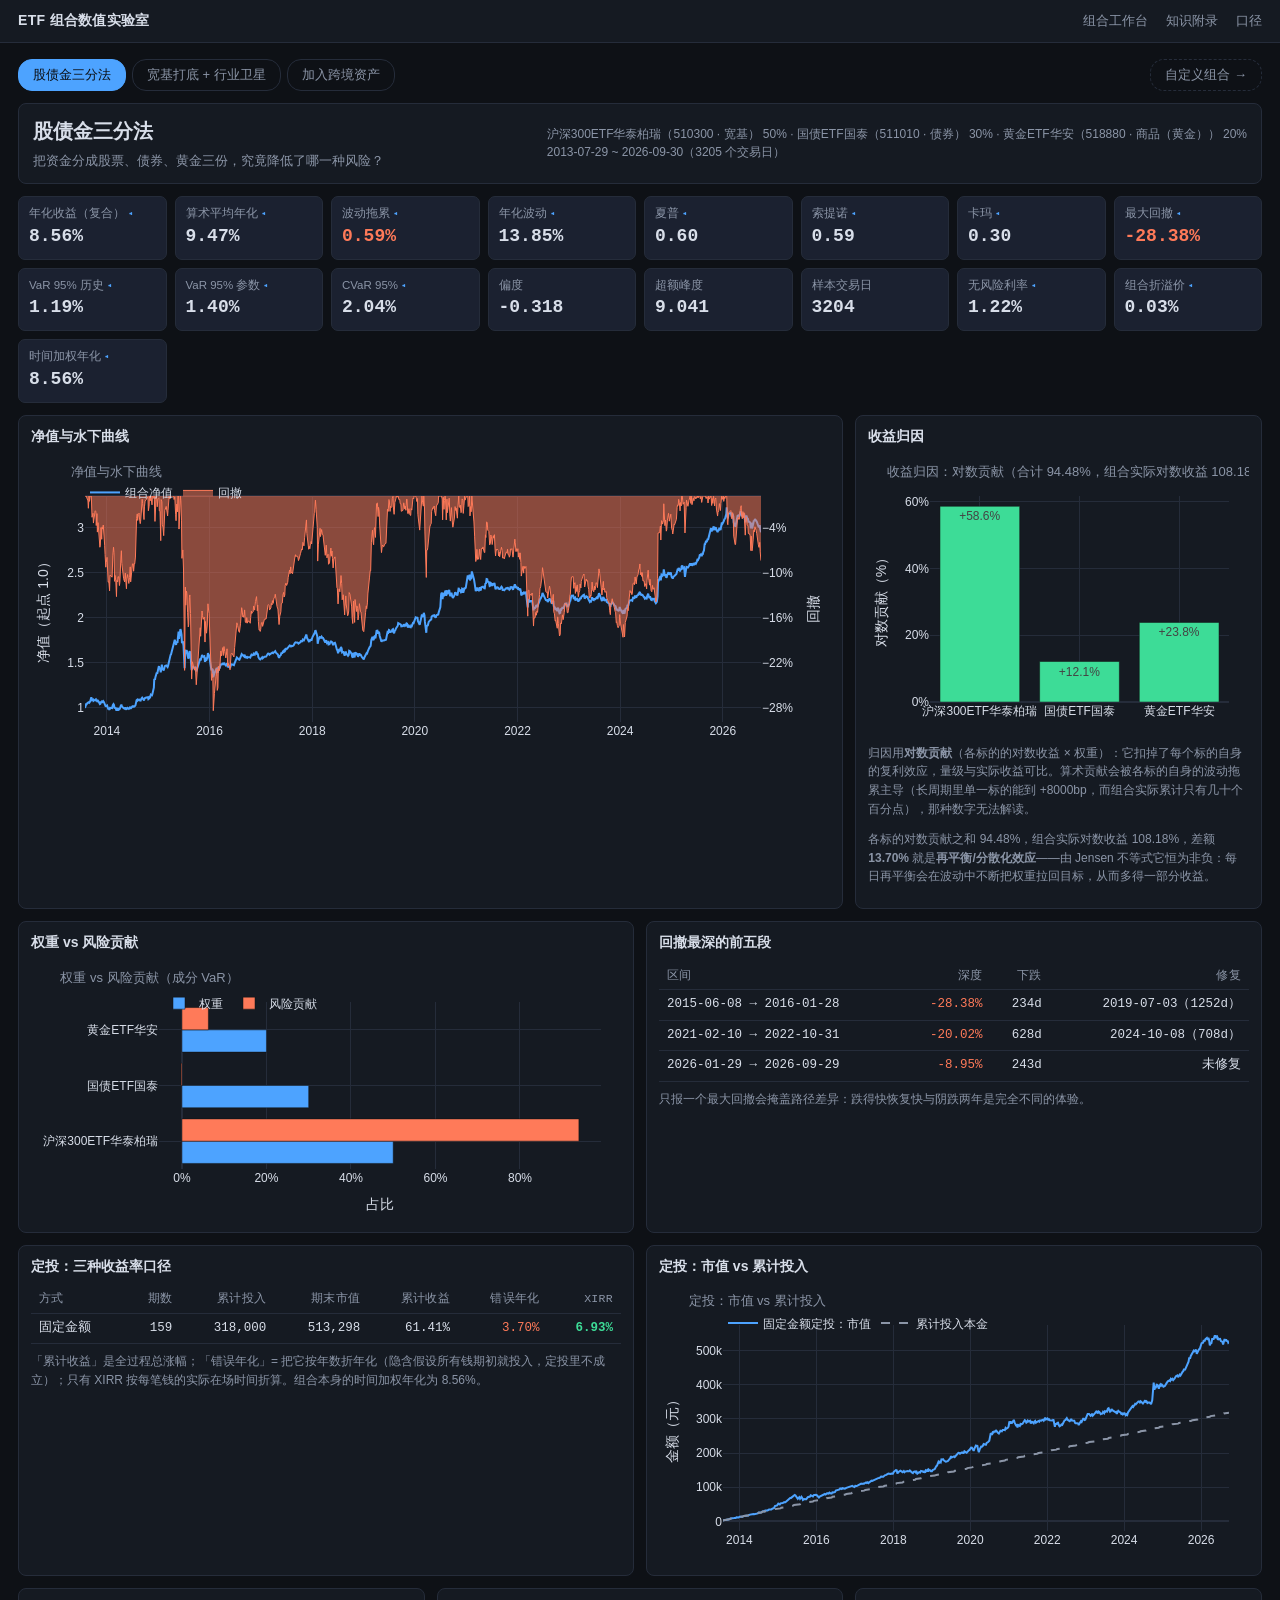
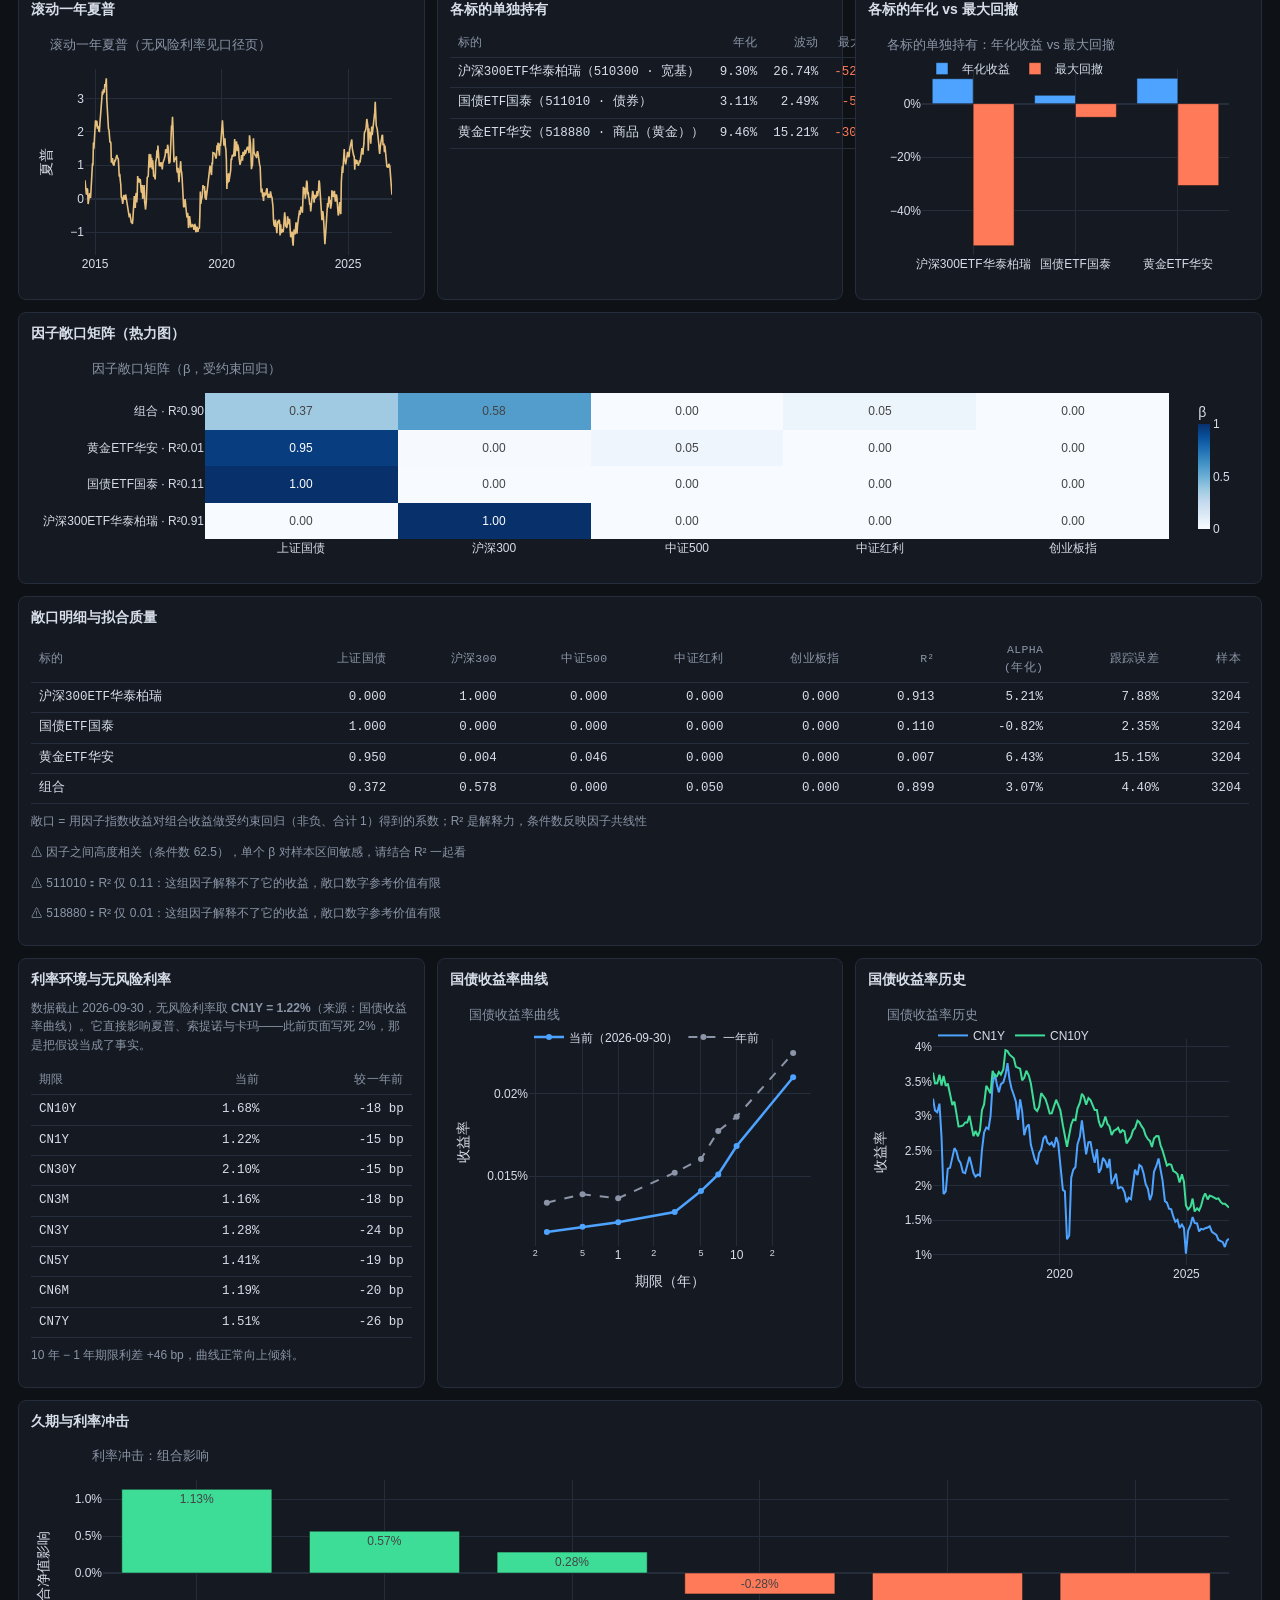
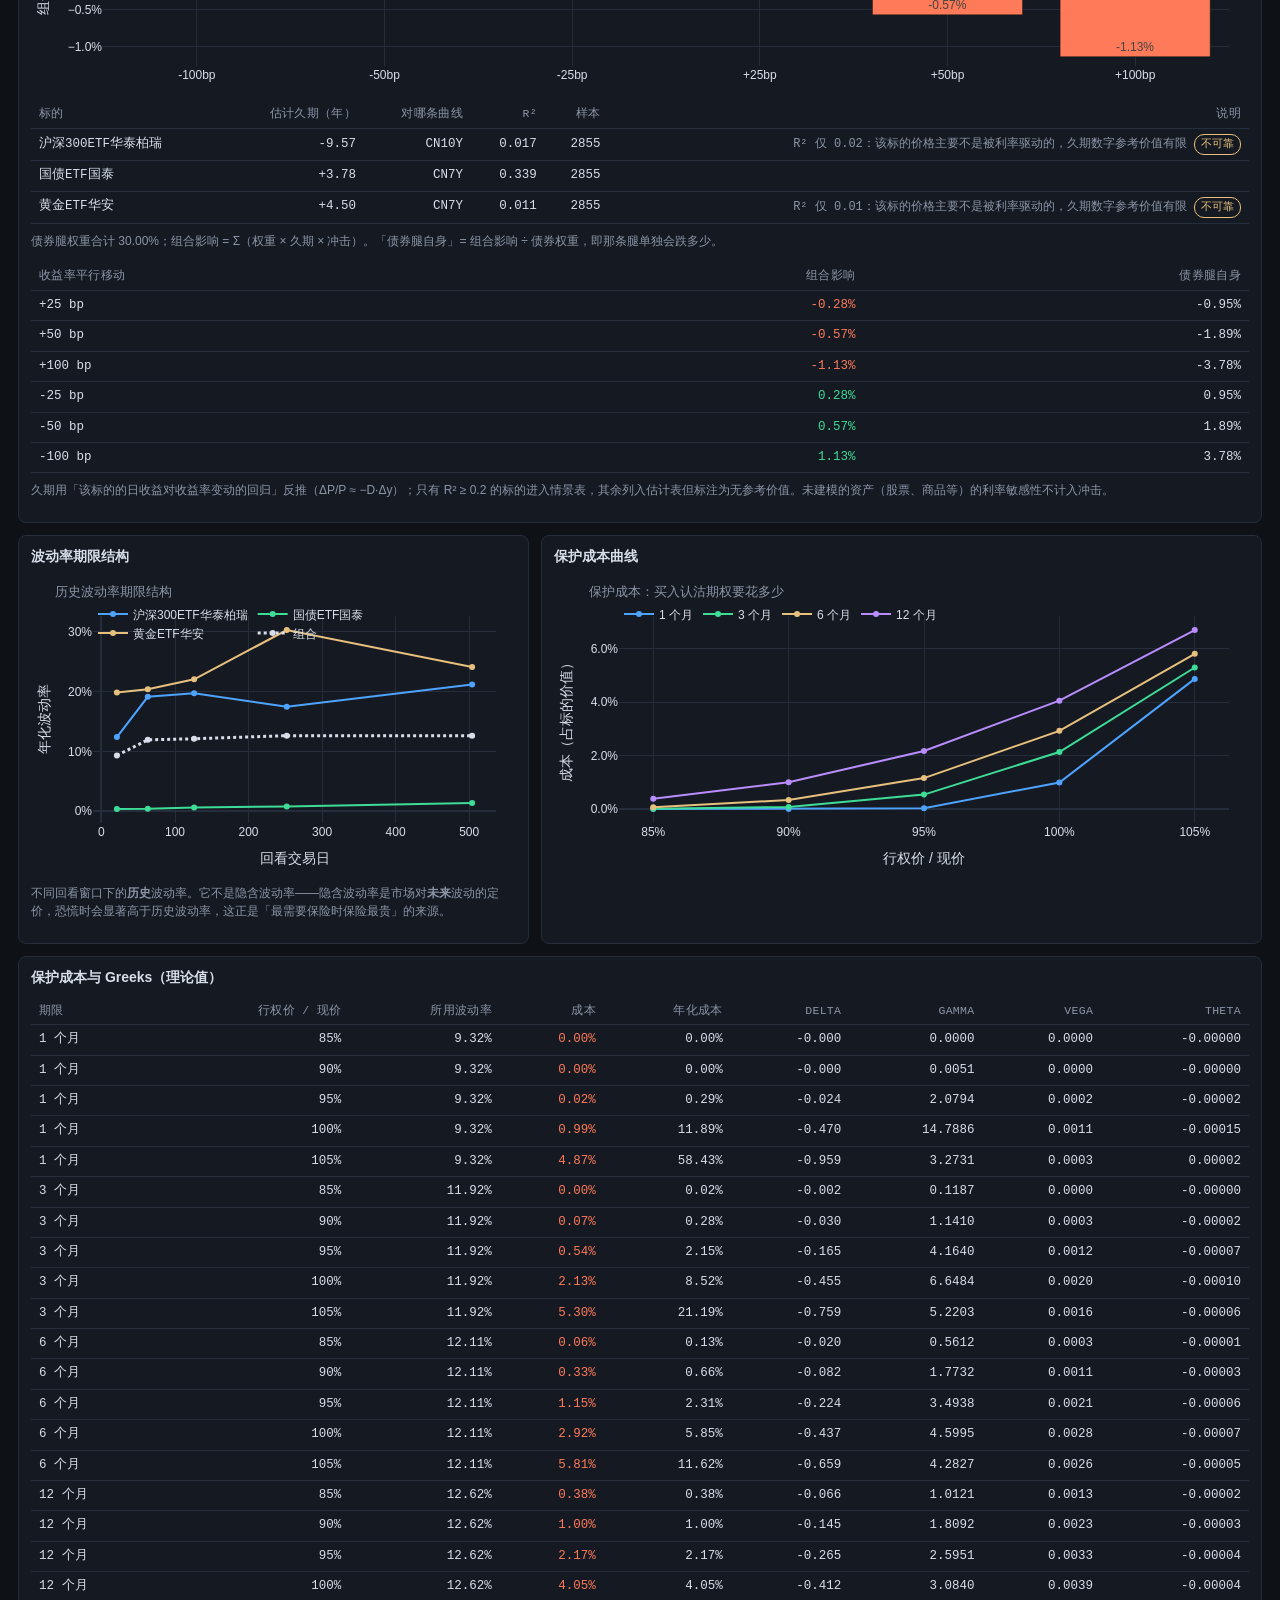
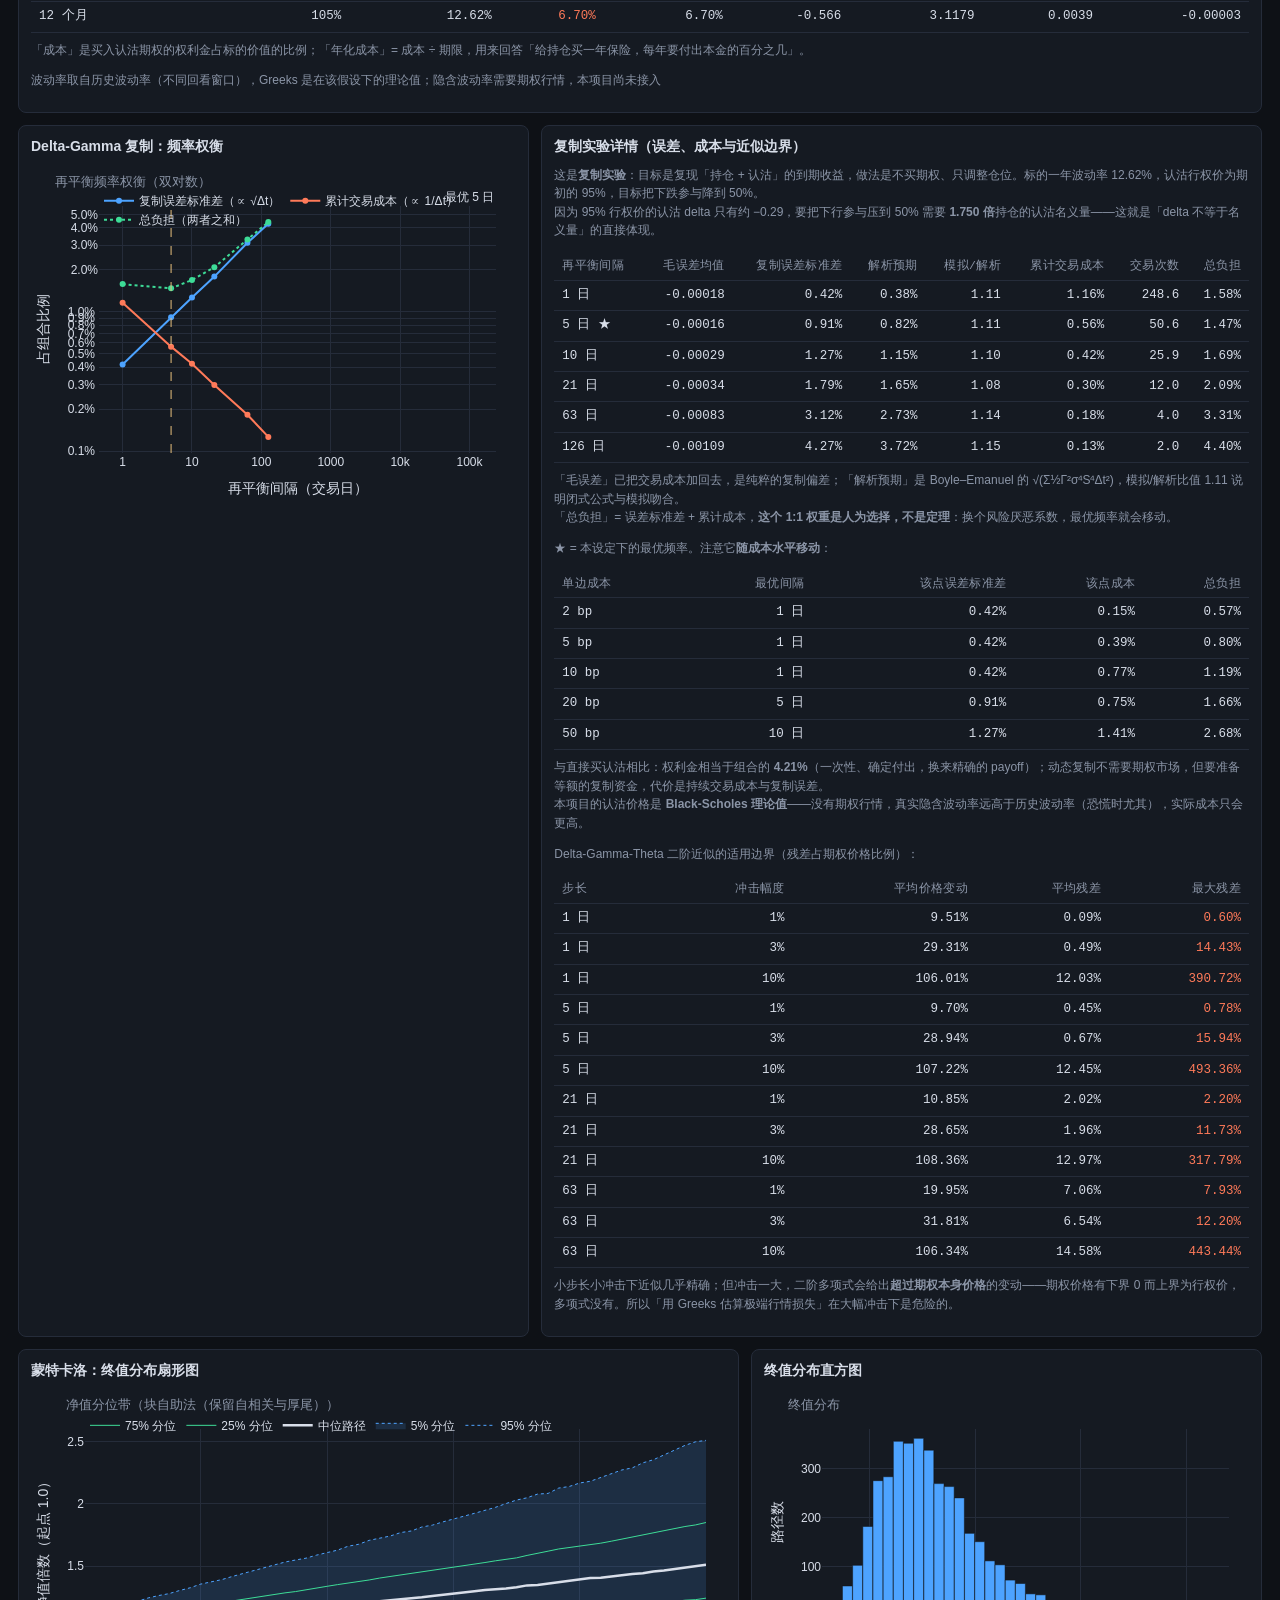
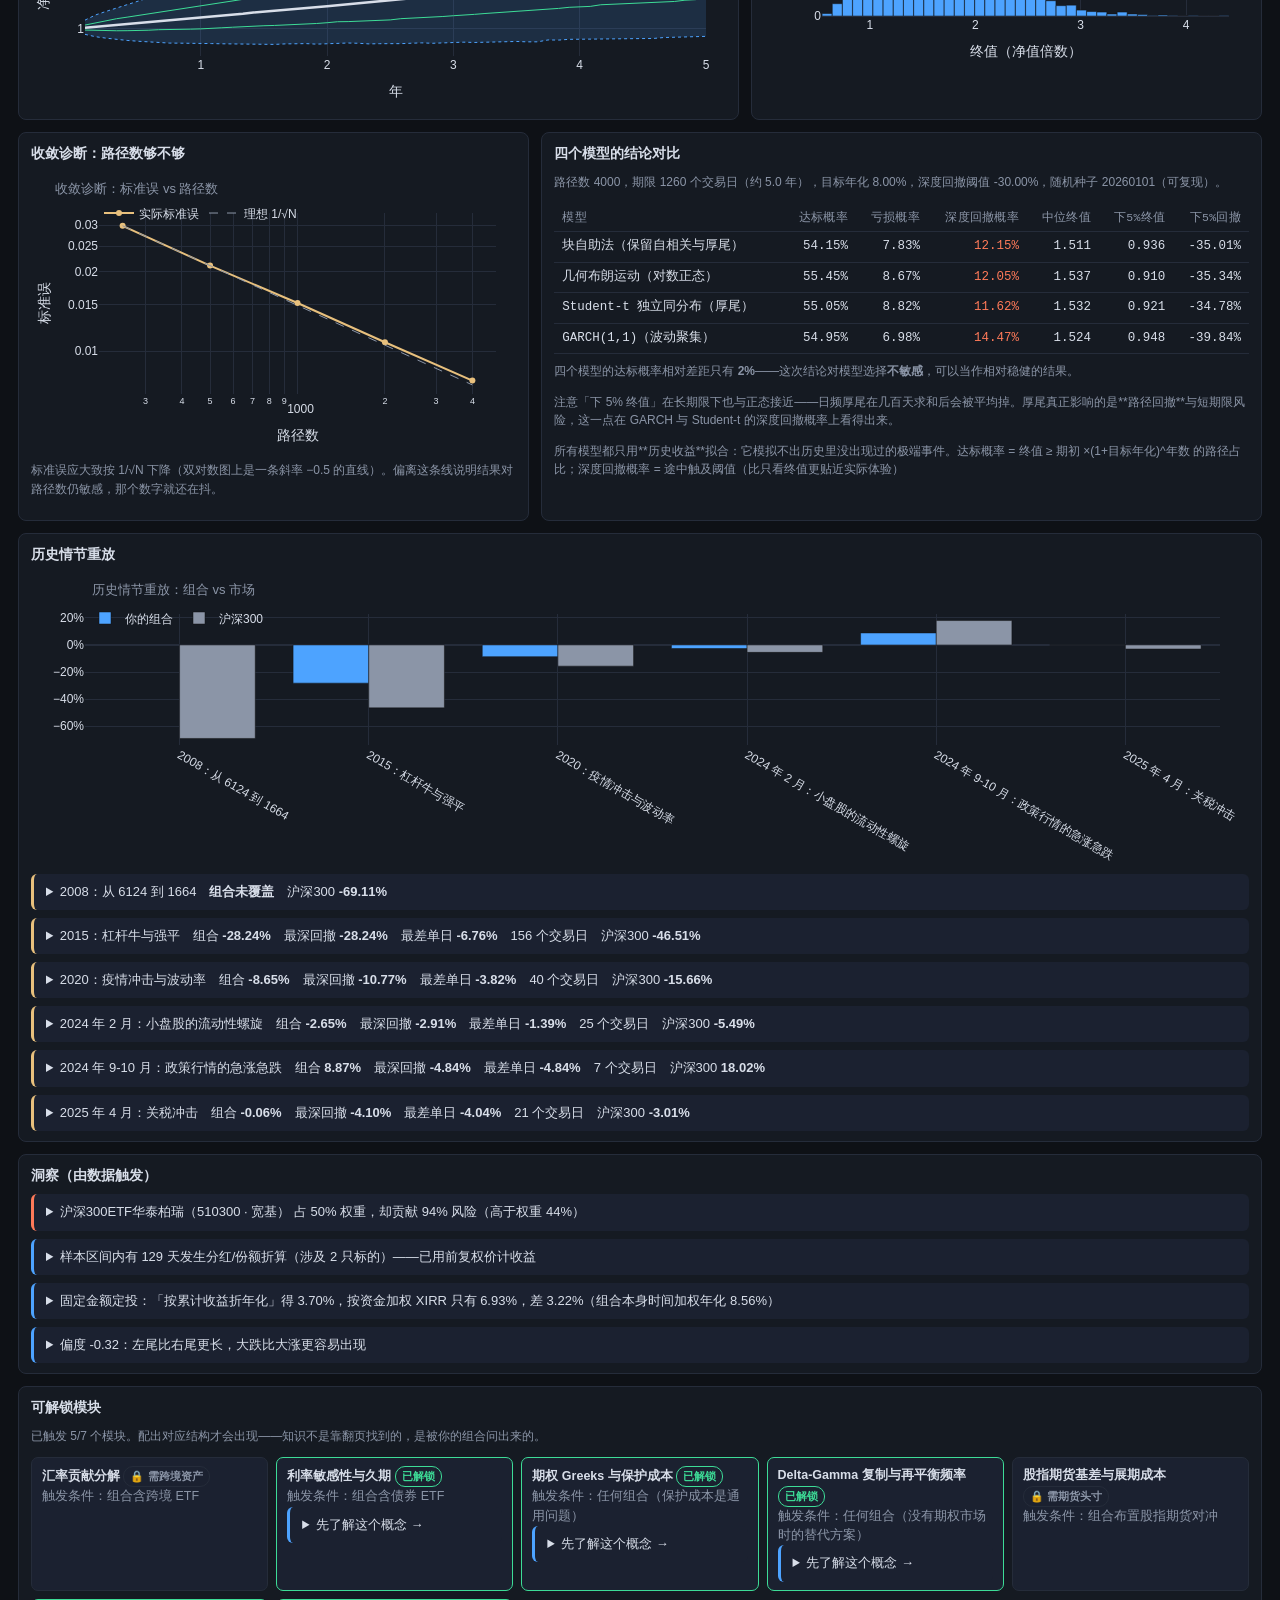
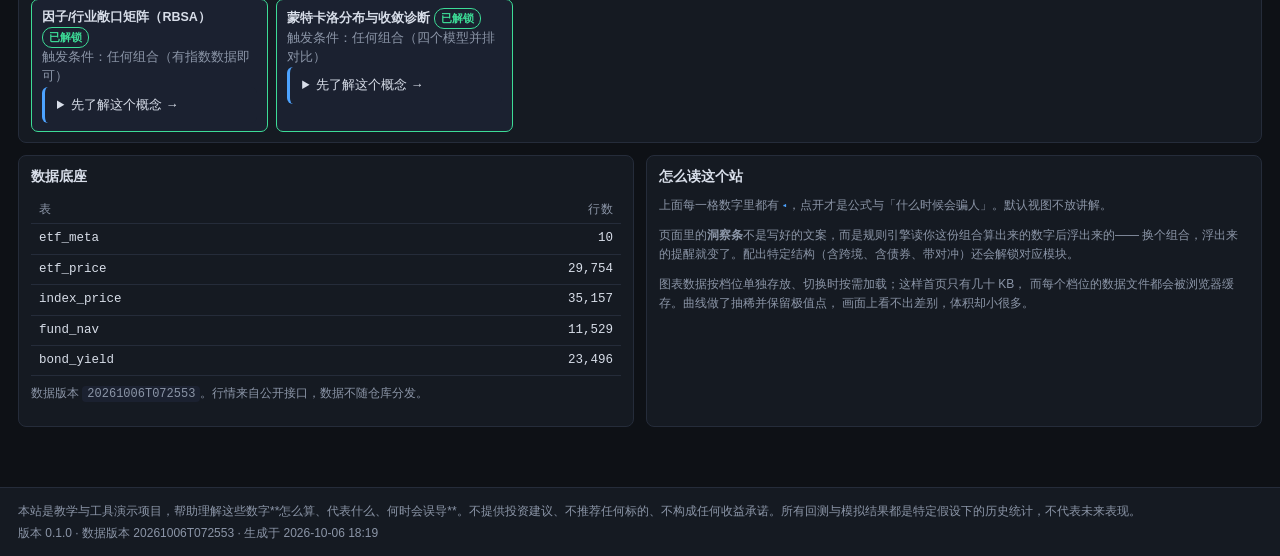
==== docs/index.html @ 64cf9492 "feat: 自定义页显示标的名称与板块；定投模式全部生效；补采 3 只 ETF 用户反馈两点：自定义页只给代码没人看得懂；以及想知道自定义能有多灵活。  一、名称与板块（只给编号是没用的） - uni" ====
<!DOCTYPE html>
<html lang="zh-CN">
<head>
<meta charset="utf-8">
<meta name="viewport" content="width=device-width, initial-scale=1">
<title>ETF 组合数值实验室 · 组合工作台</title>
<link rel="stylesheet" href="assets/style.css">
<script src="assets/plotly.min.js"></script>
</head>
<body>
<header class="site-header">
  <a class="brand" href="index.html">ETF 组合数值实验室</a>
  <nav>
    <a href="index.html">组合工作台</a>
    <a href="concepts.html">知识附录</a>
    <a href="about.html">口径</a>
  </nav>
</header>
<main>

<style>#gear0:checked ~ .gear-panes > #pane0 { display:block; }#gear0:checked ~ .gear-labels label[for="gear0"] { background:var(--accent); color:#0b0e13; border-color:var(--accent); }#gear1:checked ~ .gear-panes > #pane1 { display:block; }#gear1:checked ~ .gear-labels label[for="gear1"] { background:var(--accent); color:#0b0e13; border-color:var(--accent); }#gear2:checked ~ .gear-panes > #pane2 { display:block; }#gear2:checked ~ .gear-labels label[for="gear2"] { background:var(--accent); color:#0b0e13; border-color:var(--accent); }</style>
<div class="gear-wrap">
  <input class="gear-input" type="radio" name="gear" id="gear0" data-key="three_asset" data-src="data/three_asset.figs.js" checked><input class="gear-input" type="radio" name="gear" id="gear1" data-key="broad_plus_industry" data-src="data/broad_plus_industry.figs.js"><input class="gear-input" type="radio" name="gear" id="gear2" data-key="cross_border" data-src="data/cross_border.figs.js">
  <div class="gear-labels"><label for="gear0">股债金三分法</label><label for="gear1">宽基打底 + 行业卫星</label><label for="gear2">加入跨境资产</label><details class="gear-custom"><summary>自定义组合 →</summary><div class="card" style="margin-top:8px"><p>自定义权重要实时重算，属于<b>实算应用</b>（路线 C）。本地启动：</p><div class="formula">python -m etf_lab.cli app</div><p>然后打开 <code>http://127.0.0.1:8080/lab</code> 拖动权重。<br>静态页只做预计算——这样它零服务器、离线可用、也永远不会挂。</p></div></details></div>
  <div class="gear-panes"><section class="gear-pane" id="pane0">
<div class="titlebar">
  <div>
    <h1>股债金三分法</h1>
    <div class="q">把资金分成股票、债券、黄金三份，究竟降低了哪一种风险？</div>
  </div>
  <div class="sub">沪深300ETF华泰柏瑞（510300 · 宽基） 50% · 国债ETF国泰（511010 · 债券） 30% · 黄金ETF华安（518880 · 商品（黄金）） 20%<br>2013-07-29 ~ 2026-09-30（3205 个交易日）</div>
</div>

<div class="tiles"><details class="tile"><summary><span class="label">年化收益（复合）<span class="hintmark"> ◂</span></span><span class="val">8.56%</span></summary><div class="body"><div class="card"><h3>年化收益</h3><div class="formula">（末值 / 首值）^(1/年数) - 1，年数按自然日折算</div><p><strong>说明什么：</strong>把一段不等长的历史压缩成「每年赚多少」的口径，便于横向比较。</p><p class="mislead"><strong>什么时候会骗人：</strong>它是**几何**平均，一定低于各年收益的算术平均；区间起点挪一年就可能差好几个百分点。看到年化收益时，必须先问「这是哪一段」。</p></div></div></details><details class="tile"><summary><span class="label">算术平均年化<span class="hintmark"> ◂</span></span><span class="val">9.47%</span></summary><div class="body"><div class="card"><h3>算术平均年化 vs 复合年化（CAGR）</h3><div class="formula">算术年化 = 日收益均值 × 252；复合年化 = (末值/首值)^(1/年数) − 1</div><p><strong>说明什么：</strong>两者之差就是**波动拖累**，近似等于 σ²/2。波动越大，差距越大。</p><p class="mislead"><strong>什么时候会骗人：</strong>「平均年化收益」在各种宣传里通常指**算术平均**，它总是高于你实际拿到的复合收益。用 20% 波动率算，光这一项每年就能凭空多出约 2 个百分点——拿它去估算长期复利会系统性高估。</p></div></div></details><details class="tile"><summary><span class="label">波动拖累<span class="hintmark"> ◂</span></span><span class="val warn-val">0.59%</span></summary><div class="body"><div class="card"><h3>算术平均年化 vs 复合年化（CAGR）</h3><div class="formula">算术年化 = 日收益均值 × 252；复合年化 = (末值/首值)^(1/年数) − 1</div><p><strong>说明什么：</strong>两者之差就是**波动拖累**，近似等于 σ²/2。波动越大，差距越大。</p><p class="mislead"><strong>什么时候会骗人：</strong>「平均年化收益」在各种宣传里通常指**算术平均**，它总是高于你实际拿到的复合收益。用 20% 波动率算，光这一项每年就能凭空多出约 2 个百分点——拿它去估算长期复利会系统性高估。</p></div></div></details><details class="tile"><summary><span class="label">年化波动<span class="hintmark"> ◂</span></span><span class="val">13.85%</span></summary><div class="body"><div class="card"><h3>年化波动率</h3><div class="formula">日收益标准差 × √252</div><p><strong>说明什么：</strong>衡量收益围绕均值摆动的幅度，是大多数风险指标的分母。</p><p class="mislead"><strong>什么时候会骗人：</strong>它把上涨和下跌同等对待。对持续买入的定投来说，下跌其实是「打折」，所以单看波动率会高估定投的痛苦程度。</p></div></div></details><details class="tile"><summary><span class="label">夏普<span class="hintmark"> ◂</span></span><span class="val">0.60</span></summary><div class="body"><div class="card"><h3>夏普比率</h3><div class="formula">（年化收益 - 无风险利率）/ 年化波动率</div><p><strong>说明什么：</strong>每承担一单位波动能换来多少超额收益。</p><p class="mislead"><strong>什么时候会骗人：</strong>分子分母都依赖「无风险利率取多少」。用 1 年期国债和用 3 个月 Shibor，同一组合的夏普可能差出可观幅度；而且它假定收益近似正态，对尖峰厚尾的 A 股并不成立。</p></div></div></details><details class="tile"><summary><span class="label">索提诺<span class="hintmark"> ◂</span></span><span class="val">0.59</span></summary><div class="body"><div class="card"><h3>索提诺比率</h3><div class="formula">（年化收益 - 无风险利率）/ 下行波动率</div><p><strong>说明什么：</strong>只用下跌方向的波动作为风险，更贴近「我讨厌亏钱」的直觉。</p><p class="mislead"><strong>什么时候会骗人：</strong>样本里下跌日很少时分母接近 0，数值会极度放大；所以必须同时看样本量和下行天数。</p></div></div></details><details class="tile"><summary><span class="label">卡玛<span class="hintmark"> ◂</span></span><span class="val">0.30</span></summary><div class="body"><div class="card"><h3>卡玛比率</h3><div class="formula">年化收益 / |最大回撤|</div><p><strong>说明什么：</strong>每承受一个单位的最大回撤能换到多少年化收益。</p><p class="mislead"><strong>什么时候会骗人：</strong>分母是历史极值，所以它同样继承了最大回撤的全部敏感性——换一段区间，排名可能反转。</p></div></div></details><details class="tile"><summary><span class="label">最大回撤<span class="hintmark"> ◂</span></span><span class="val warn-val">-28.38%</span></summary><div class="body"><div class="card"><h3>最大回撤</h3><div class="formula">min（净值 / 历史最高净值 - 1）</div><p><strong>说明什么：</strong>历史上最难受的一段：从高点到低点亏了多少，以及多久没回本。</p><p class="mislead"><strong>什么时候会骗人：</strong>它是**单一历史路径上的极值**，对区间极度敏感。只报一个数字不够，至少要同时给出回撤最深的前几段与修复天数。</p></div></div></details><details class="tile"><summary><span class="label">VaR 95% 历史<span class="hintmark"> ◂</span></span><span class="val">1.19%</span></summary><div class="body"><div class="card"><h3>VaR（风险价值）</h3><div class="formula">历史法：收益分布的 5% 分位；参数法：μ + σ·z</div><p><strong>说明什么：</strong>在给定置信水平下，单个周期内「通常不会超过」的损失。</p><p class="mislead"><strong>什么时候会骗人：</strong>它只描述分位点，**不告诉你超过之后会亏多少**；历史法在样本不足时低估尾部，参数法在厚尾数据上系统性低估。所以本项目总是把两种口径并排展示。</p></div></div></details><details class="tile"><summary><span class="label">VaR 95% 参数<span class="hintmark"> ◂</span></span><span class="val">1.40%</span></summary><div class="body"><div class="card"><h3>VaR（风险价值）</h3><div class="formula">历史法：收益分布的 5% 分位；参数法：μ + σ·z</div><p><strong>说明什么：</strong>在给定置信水平下，单个周期内「通常不会超过」的损失。</p><p class="mislead"><strong>什么时候会骗人：</strong>它只描述分位点，**不告诉你超过之后会亏多少**；历史法在样本不足时低估尾部，参数法在厚尾数据上系统性低估。所以本项目总是把两种口径并排展示。</p></div></div></details><details class="tile"><summary><span class="label">CVaR 95%<span class="hintmark"> ◂</span></span><span class="val">2.04%</span></summary><div class="body"><div class="card"><h3>CVaR（条件风险价值）</h3><div class="formula">收益落在 VaR 之外那部分的平均损失</div><p><strong>说明什么：</strong>回答了 VaR 没回答的问题：真的跌破了，平均会亏多少。</p><p class="mislead"><strong>什么时候会骗人：</strong>它依赖尾部样本数量。若历史上只出现过两三次极端下跌，这个数字本身就极不稳定。</p></div></div></details><div class="tile static"><span class="label">偏度</span><span class="val">-0.318</span></div><div class="tile static"><span class="label">超额峰度</span><span class="val">9.041</span></div><div class="tile static"><span class="label">样本交易日</span><span class="val">3204</span></div><details class="tile"><summary><span class="label">无风险利率<span class="hintmark"> ◂</span></span><span class="val">1.22%</span></summary><div class="body"><div class="card"><h3>夏普比率</h3><div class="formula">（年化收益 - 无风险利率）/ 年化波动率</div><p><strong>说明什么：</strong>每承担一单位波动能换来多少超额收益。</p><p class="mislead"><strong>什么时候会骗人：</strong>分子分母都依赖「无风险利率取多少」。用 1 年期国债和用 3 个月 Shibor，同一组合的夏普可能差出可观幅度；而且它假定收益近似正态，对尖峰厚尾的 A 股并不成立。</p></div></div></details><details class="tile"><summary><span class="label">组合折溢价<span class="hintmark"> ◂</span></span><span class="val">0.03%</span></summary><div class="body"><div class="card"><h3>折溢价率</h3><div class="formula">折溢价率 = 二级市场收盘价 / 基金单位净值 − 1</div><p><strong>说明什么：</strong>ETF 像股票一样在二级市场交易，价格可以高于（溢价）或低于（折价）它真实的净值。</p><p class="mislead"><strong>什么时候会骗人：</strong>溢价买入等于多付钱：标的指数不涨不跌，溢价回落到正常水平就是一笔纯亏损。跨境 ETF 在额度紧张时溢价会明显放大。**但跨境品种要特别小心**：QDII 净值披露有滞后，它反映的是上一交易日境外市场收盘，所以算出来的「溢价」里有一部分是时滞造成的假象——不能直接当成你多付了那么多钱。</p></div></div></details><details class="tile"><summary><span class="label">时间加权年化<span class="hintmark"> ◂</span></span><span class="val">8.56%</span></summary><div class="body"><div class="card"><h3>XIRR（资金加权年化）</h3><div class="formula">令 Σ 现金流 / (1+r)^(实际天数/365) = 0 的 r</div><p><strong>说明什么：</strong>把定投每一笔钱的**实际在场时间**考虑进去后的真实年化收益。</p><p class="mislead"><strong>什么时候会骗人：</strong>很多人用「总收益 ÷ 总投入」当年化，这会系统性高估（后期投入的钱几乎没参与上涨却摊薄了分母）。同一段行情，两种算法能差出十几个百分点——这是本站最想让大家看清的一件事。</p></div></div></details></div>

<div class="grid" style="margin-top:12px">
  <section class="panel span-8"><header><h2>净值与水下曲线</h2></header><div><div id="three_asset-fig-nav" style="width:100%"></div></div></section>
  <section class="panel span-4"><header><h2>收益归因</h2></header><div><div id="three_asset-fig-return_contribution" style="width:100%"></div><p class='note'>归因用<b>对数贡献</b>（各标的的对数收益 × 权重）：它扣掉了每个标的自身的复利效应，量级与实际收益可比。算术贡献会被各标的自身的波动拖累主导（长周期里单一标的能到 +8000bp，而组合实际累计只有几十个百分点），那种数字无法解读。</p><p class='note'>各标的对数贡献之和 94.48%，组合实际对数收益 108.18%，差额 <b>13.70%</b> 就是<b>再平衡/分散化效应</b>——由 Jensen 不等式它恒为非负：每日再平衡会在波动中不断把权重拉回目标，从而多得一部分收益。</p></div></section>
  <section class="panel span-6"><header><h2>权重 vs 风险贡献</h2></header><div><div id="three_asset-fig-risk_vs_weight" style="width:100%"></div></div></section>
  <section class="panel span-6"><header><h2>回撤最深的前五段</h2></header><div><table><thead><tr><th>区间</th><th>深度</th><th>下跌</th><th>修复</th></tr></thead><tbody><tr><td>2015-06-08 → 2016-01-28</td><td class='warn'>-28.38%</td><td>234d</td><td>2019-07-03（1252d）</td></tr><tr><td>2021-02-10 → 2022-10-31</td><td class='warn'>-20.02%</td><td>628d</td><td>2024-10-08（708d）</td></tr><tr><td>2026-01-29 → 2026-09-29</td><td class='warn'>-8.95%</td><td>243d</td><td>未修复</td></tr></tbody></table><p class='note'>只报一个最大回撤会掩盖路径差异：跌得快恢复快与阴跌两年是完全不同的体验。</p></div></section>
  <section class="panel span-6"><header><h2>定投：三种收益率口径</h2></header><div><table><thead><tr><th>方式</th><th>期数</th><th>累计投入</th><th>期末市值</th><th>累计收益</th><th>错误年化</th><th>XIRR</th></tr></thead><tbody><tr><td>固定金额</td><td>159</td><td>318,000</td><td>513,298</td><td>61.41%</td><td class='warn'>3.70%</td><td class='ok'><strong>6.93%</strong></td></tr></tbody></table><p class='note'>「累计收益」是全过程总涨幅；「错误年化」= 把它按年数折年化（隐含假设所有钱期初就投入，定投里不成立）；只有 XIRR 按每笔钱的实际在场时间折算。组合本身的时间加权年化为 8.56%。</p></div></section>
  <section class="panel span-6"><header><h2>定投：市值 vs 累计投入</h2></header><div><div id="three_asset-fig-dca" style="width:100%"></div></div></section>
  <section class="panel span-4"><header><h2>滚动一年夏普</h2></header><div><div id="three_asset-fig-rolling_sharpe" style="width:100%"></div></div></section>
  <section class="panel span-4"><header><h2>各标的单独持有</h2></header><div><table><thead><tr><th>标的</th><th>年化</th><th>波动</th><th>最大回撤</th></tr></thead><tbody><tr><td>沪深300ETF华泰柏瑞（510300 · 宽基）</td><td>9.30%</td><td>26.74%</td><td class='warn'>-52.97%</td></tr><tr><td>国债ETF国泰（511010 · 债券）</td><td>3.11%</td><td>2.49%</td><td class='warn'>-5.09%</td></tr><tr><td>黄金ETF华安（518880 · 商品（黄金））</td><td>9.46%</td><td>15.21%</td><td class='warn'>-30.52%</td></tr></tbody></table></div></section>
  <section class="panel span-4"><header><h2>各标的年化 vs 最大回撤</h2></header><div><div id="three_asset-fig-per_asset" style="width:100%"></div></div></section>
  <section class="panel span-12"><header><h2>因子敞口矩阵（热力图）</h2></header><div><div id="three_asset-fig-exposure_heatmap" style="width:100%"></div></div></section>
  <section class="panel span-12"><header><h2>敞口明细与拟合质量</h2></header><div><table><thead><tr><th>标的</th><th>上证国债</th><th>沪深300</th><th>中证500</th><th>中证红利</th><th>创业板指</th><th>R²</th><th>Alpha<br>(年化)</th><th>跟踪误差</th><th>样本</th></tr></thead><tbody><tr><td>沪深300ETF华泰柏瑞</td><td>0.000</td><td>1.000</td><td>0.000</td><td>0.000</td><td>0.000</td><td>0.913</td><td>5.21%</td><td>7.88%</td><td>3204</td></tr><tr><td>国债ETF国泰</td><td>1.000</td><td>0.000</td><td>0.000</td><td>0.000</td><td>0.000</td><td>0.110</td><td>-0.82%</td><td>2.35%</td><td>3204</td></tr><tr><td>黄金ETF华安</td><td>0.950</td><td>0.004</td><td>0.046</td><td>0.000</td><td>0.000</td><td>0.007</td><td>6.43%</td><td>15.15%</td><td>3204</td></tr><tr><td>组合</td><td>0.372</td><td>0.578</td><td>0.000</td><td>0.050</td><td>0.000</td><td>0.899</td><td>3.07%</td><td>4.40%</td><td>3204</td></tr></tbody></table><p class='note'>敞口 = 用因子指数收益对组合收益做受约束回归（非负、合计 1）得到的系数；R² 是解释力，条件数反映因子共线性</p><p class="note warn-text">⚠ 因子之间高度相关（条件数 62.5），单个 β 对样本区间敏感，请结合 R² 一起看</p><p class="note warn-text">⚠ 511010：R² 仅 0.11：这组因子解释不了它的收益，敞口数字参考价值有限</p><p class="note warn-text">⚠ 518880：R² 仅 0.01：这组因子解释不了它的收益，敞口数字参考价值有限</p></div></section>
  <section class="panel span-4"><header><h2>利率环境与无风险利率</h2></header><div><p class="note">数据截止 2026-09-30，无风险利率取 <b>CN1Y = 1.22%</b>（来源：国债收益率曲线）。它直接影响夏普、索提诺与卡玛——此前页面写死 2%，那是把假设当成了事实。</p><table><thead><tr><th>期限</th><th>当前</th><th>较一年前</th></tr></thead><tbody><tr><td>CN10Y</td><td>1.68%</td><td>-18 bp</td></tr><tr><td>CN1Y</td><td>1.22%</td><td>-15 bp</td></tr><tr><td>CN30Y</td><td>2.10%</td><td>-15 bp</td></tr><tr><td>CN3M</td><td>1.16%</td><td>-18 bp</td></tr><tr><td>CN3Y</td><td>1.28%</td><td>-24 bp</td></tr><tr><td>CN5Y</td><td>1.41%</td><td>-19 bp</td></tr><tr><td>CN6M</td><td>1.19%</td><td>-20 bp</td></tr><tr><td>CN7Y</td><td>1.51%</td><td>-26 bp</td></tr></tbody></table><p class="note">10 年 − 1 年期限利差 +46 bp，曲线正常向上倾斜。</p></div></section><section class="panel span-4"><header><h2>国债收益率曲线</h2></header><div><div id="three_asset-fig-yield_curve" style="width:100%"></div></div></section><section class="panel span-4"><header><h2>国债收益率历史</h2></header><div><div id="three_asset-fig-yield_history" style="width:100%"></div></div></section>
  <section class="panel span-12"><header><h2>久期与利率冲击</h2></header><div><div id="three_asset-fig-rate_scenarios" style="width:100%"></div><table><thead><tr><th>标的</th><th>估计久期（年）</th><th>对哪条曲线</th><th>R²</th><th>样本</th><th>说明</th></tr></thead><tbody><tr><td>沪深300ETF华泰柏瑞</td><td>-9.57</td><td>CN10Y</td><td>0.017</td><td>2855</td><td class="note">R² 仅 0.02：该标的价格主要不是被利率驱动的，久期数字参考价值有限 <span class='badge pending'>不可靠</span></td></tr><tr><td>国债ETF国泰</td><td>+3.78</td><td>CN7Y</td><td>0.339</td><td>2855</td><td class="note"></td></tr><tr><td>黄金ETF华安</td><td>+4.50</td><td>CN7Y</td><td>0.011</td><td>2855</td><td class="note">R² 仅 0.01：该标的价格主要不是被利率驱动的，久期数字参考价值有限 <span class='badge pending'>不可靠</span></td></tr></tbody></table><p class="note">债券腿权重合计 30.00%；组合影响 = Σ（权重 × 久期 × 冲击）。「债券腿自身」= 组合影响 ÷ 债券权重，即那条腿单独会跌多少。</p><table><thead><tr><th>收益率平行移动</th><th>组合影响</th><th>债券腿自身</th></tr></thead><tbody><tr><td>+25 bp</td><td class="warn">-0.28%</td><td>-0.95%</td></tr><tr><td>+50 bp</td><td class="warn">-0.57%</td><td>-1.89%</td></tr><tr><td>+100 bp</td><td class="warn">-1.13%</td><td>-3.78%</td></tr><tr><td>-25 bp</td><td class="ok">0.28%</td><td>0.95%</td></tr><tr><td>-50 bp</td><td class="ok">0.57%</td><td>1.89%</td></tr><tr><td>-100 bp</td><td class="ok">1.13%</td><td>3.78%</td></tr></tbody></table><p class="note">久期用「该标的的日收益对收益率变动的回归」反推（ΔP/P ≈ −D·Δy）；只有 R² ≥ 0.2 的标的进入情景表，其余列入估计表但标注为无参考价值。未建模的资产（股票、商品等）的利率敏感性不计入冲击。</p></div></section>
  <section class="panel span-5"><header><h2>波动率期限结构</h2></header><div><div id="three_asset-fig-vol_term_structure" style="width:100%"></div><p class='note'>不同回看窗口下的<b>历史</b>波动率。它不是隐含波动率——隐含波动率是市场对<b>未来</b>波动的定价，恐慌时会显著高于历史波动率，这正是「最需要保险时保险最贵」的来源。</p></div></section>
  <section class="panel span-7"><header><h2>保护成本曲线</h2></header><div><div id="three_asset-fig-protection_curve" style="width:100%"></div></div></section>
  <section class="panel span-12"><header><h2>保护成本与 Greeks（理论值）</h2></header><div><table><thead><tr><th>期限</th><th>行权价 / 现价</th><th>所用波动率</th><th>成本</th><th>年化成本</th><th>Delta</th><th>Gamma</th><th>Vega</th><th>Theta</th></tr></thead><tbody><tr><td>1 个月</td><td>85%</td><td>9.32%</td><td class="warn">0.00%</td><td>0.00%</td><td>-0.000</td><td>0.0000</td><td>0.0000</td><td>-0.00000</td></tr><tr><td>1 个月</td><td>90%</td><td>9.32%</td><td class="warn">0.00%</td><td>0.00%</td><td>-0.000</td><td>0.0051</td><td>0.0000</td><td>-0.00000</td></tr><tr><td>1 个月</td><td>95%</td><td>9.32%</td><td class="warn">0.02%</td><td>0.29%</td><td>-0.024</td><td>2.0794</td><td>0.0002</td><td>-0.00002</td></tr><tr><td>1 个月</td><td>100%</td><td>9.32%</td><td class="warn">0.99%</td><td>11.89%</td><td>-0.470</td><td>14.7886</td><td>0.0011</td><td>-0.00015</td></tr><tr><td>1 个月</td><td>105%</td><td>9.32%</td><td class="warn">4.87%</td><td>58.43%</td><td>-0.959</td><td>3.2731</td><td>0.0003</td><td>0.00002</td></tr><tr><td>3 个月</td><td>85%</td><td>11.92%</td><td class="warn">0.00%</td><td>0.02%</td><td>-0.002</td><td>0.1187</td><td>0.0000</td><td>-0.00000</td></tr><tr><td>3 个月</td><td>90%</td><td>11.92%</td><td class="warn">0.07%</td><td>0.28%</td><td>-0.030</td><td>1.1410</td><td>0.0003</td><td>-0.00002</td></tr><tr><td>3 个月</td><td>95%</td><td>11.92%</td><td class="warn">0.54%</td><td>2.15%</td><td>-0.165</td><td>4.1640</td><td>0.0012</td><td>-0.00007</td></tr><tr><td>3 个月</td><td>100%</td><td>11.92%</td><td class="warn">2.13%</td><td>8.52%</td><td>-0.455</td><td>6.6484</td><td>0.0020</td><td>-0.00010</td></tr><tr><td>3 个月</td><td>105%</td><td>11.92%</td><td class="warn">5.30%</td><td>21.19%</td><td>-0.759</td><td>5.2203</td><td>0.0016</td><td>-0.00006</td></tr><tr><td>6 个月</td><td>85%</td><td>12.11%</td><td class="warn">0.06%</td><td>0.13%</td><td>-0.020</td><td>0.5612</td><td>0.0003</td><td>-0.00001</td></tr><tr><td>6 个月</td><td>90%</td><td>12.11%</td><td class="warn">0.33%</td><td>0.66%</td><td>-0.082</td><td>1.7732</td><td>0.0011</td><td>-0.00003</td></tr><tr><td>6 个月</td><td>95%</td><td>12.11%</td><td class="warn">1.15%</td><td>2.31%</td><td>-0.224</td><td>3.4938</td><td>0.0021</td><td>-0.00006</td></tr><tr><td>6 个月</td><td>100%</td><td>12.11%</td><td class="warn">2.92%</td><td>5.85%</td><td>-0.437</td><td>4.5995</td><td>0.0028</td><td>-0.00007</td></tr><tr><td>6 个月</td><td>105%</td><td>12.11%</td><td class="warn">5.81%</td><td>11.62%</td><td>-0.659</td><td>4.2827</td><td>0.0026</td><td>-0.00005</td></tr><tr><td>12 个月</td><td>85%</td><td>12.62%</td><td class="warn">0.38%</td><td>0.38%</td><td>-0.066</td><td>1.0121</td><td>0.0013</td><td>-0.00002</td></tr><tr><td>12 个月</td><td>90%</td><td>12.62%</td><td class="warn">1.00%</td><td>1.00%</td><td>-0.145</td><td>1.8092</td><td>0.0023</td><td>-0.00003</td></tr><tr><td>12 个月</td><td>95%</td><td>12.62%</td><td class="warn">2.17%</td><td>2.17%</td><td>-0.265</td><td>2.5951</td><td>0.0033</td><td>-0.00004</td></tr><tr><td>12 个月</td><td>100%</td><td>12.62%</td><td class="warn">4.05%</td><td>4.05%</td><td>-0.412</td><td>3.0840</td><td>0.0039</td><td>-0.00004</td></tr><tr><td>12 个月</td><td>105%</td><td>12.62%</td><td class="warn">6.70%</td><td>6.70%</td><td>-0.566</td><td>3.1179</td><td>0.0039</td><td>-0.00003</td></tr></tbody></table><p class='note'>「成本」是买入认沽期权的权利金占标的价值的比例；「年化成本」= 成本 ÷ 期限，用来回答「给持仓买一年保险，每年要付出本金的百分之几」。</p><p class='note'>波动率取自历史波动率（不同回看窗口），Greeks 是在该假设下的理论值；隐含波动率需要期权行情，本项目尚未接入</p></div></section>
  <section class="panel span-5"><header><h2>Delta-Gamma 复制：频率权衡</h2></header><div><div id="three_asset-fig-hedge_tradeoff" style="width:100%"></div></div></section>
  <section class="panel span-7"><header><h2>复制实验详情（误差、成本与近似边界）</h2></header><div><p class='note'>这是<b>复制实验</b>：目标是复现「持仓 + 认沽」的到期收益，做法是不买期权、只调整仓位。标的一年波动率 12.62%，认沽行权价为期初的 95%，目标把下跌参与降到 50%。<br>因为 95% 行权价的认沽 delta 只有约 −0.29，要把下行参与压到 50% 需要 <b>1.750 倍</b>持仓的认沽名义量——这就是「delta 不等于名义量」的直接体现。</p><table><thead><tr><th>再平衡间隔</th><th>毛误差均值</th><th>复制误差标准差</th><th>解析预期</th><th>模拟/解析</th><th>累计交易成本</th><th>交易次数</th><th>总负担</th></tr></thead><tbody><tr><td>1 日</td><td>-0.00018</td><td>0.42%</td><td>0.38%</td><td>1.11</td><td>1.16%</td><td>248.6</td><td>1.58%</td></tr><tr><td>5 日 ★</td><td>-0.00016</td><td>0.91%</td><td>0.82%</td><td>1.11</td><td>0.56%</td><td>50.6</td><td>1.47%</td></tr><tr><td>10 日</td><td>-0.00029</td><td>1.27%</td><td>1.15%</td><td>1.10</td><td>0.42%</td><td>25.9</td><td>1.69%</td></tr><tr><td>21 日</td><td>-0.00034</td><td>1.79%</td><td>1.65%</td><td>1.08</td><td>0.30%</td><td>12.0</td><td>2.09%</td></tr><tr><td>63 日</td><td>-0.00083</td><td>3.12%</td><td>2.73%</td><td>1.14</td><td>0.18%</td><td>4.0</td><td>3.31%</td></tr><tr><td>126 日</td><td>-0.00109</td><td>4.27%</td><td>3.72%</td><td>1.15</td><td>0.13%</td><td>2.0</td><td>4.40%</td></tr></tbody></table><p class='note'>「毛误差」已把交易成本加回去，是纯粹的复制偏差；「解析预期」是 Boyle–Emanuel 的 √(Σ½Γ²σ⁴S⁴Δt²)，模拟/解析比值 1.11 说明闭式公式与模拟吻合。<br>「总负担」= 误差标准差 + 累计成本，<b>这个 1:1 权重是人为选择，不是定理</b>：换个风险厌恶系数，最优频率就会移动。</p><p class='note'>★ = 本设定下的最优频率。注意它<b>随成本水平移动</b>：</p><table><thead><tr><th>单边成本</th><th>最优间隔</th><th>该点误差标准差</th><th>该点成本</th><th>总负担</th></tr></thead><tbody><tr><td>2 bp</td><td>1 日</td><td>0.42%</td><td>0.15%</td><td>0.57%</td></tr><tr><td>5 bp</td><td>1 日</td><td>0.42%</td><td>0.39%</td><td>0.80%</td></tr><tr><td>10 bp</td><td>1 日</td><td>0.42%</td><td>0.77%</td><td>1.19%</td></tr><tr><td>20 bp</td><td>5 日</td><td>0.91%</td><td>0.75%</td><td>1.66%</td></tr><tr><td>50 bp</td><td>10 日</td><td>1.27%</td><td>1.41%</td><td>2.68%</td></tr></tbody></table><p class='note'>与直接买认沽相比：权利金相当于组合的 <b>4.21%</b>（一次性、确定付出，换来精确的 payoff）；动态复制不需要期权市场，但要准备等额的复制资金，代价是持续交易成本与复制误差。<br>本项目的认沽价格是 <b>Black-Scholes 理论值</b>——没有期权行情，真实隐含波动率远高于历史波动率（恐慌时尤其），实际成本只会更高。</p><p class='note'>Delta-Gamma-Theta 二阶近似的适用边界（残差占期权价格比例）：</p><table><thead><tr><th>步长</th><th>冲击幅度</th><th>平均价格变动</th><th>平均残差</th><th>最大残差</th></tr></thead><tbody><tr><td>1 日</td><td>1%</td><td>9.51%</td><td>0.09%</td><td class="warn">0.60%</td></tr><tr><td>1 日</td><td>3%</td><td>29.31%</td><td>0.49%</td><td class="warn">14.43%</td></tr><tr><td>1 日</td><td>10%</td><td>106.01%</td><td>12.03%</td><td class="warn">390.72%</td></tr><tr><td>5 日</td><td>1%</td><td>9.70%</td><td>0.45%</td><td class="warn">0.78%</td></tr><tr><td>5 日</td><td>3%</td><td>28.94%</td><td>0.67%</td><td class="warn">15.94%</td></tr><tr><td>5 日</td><td>10%</td><td>107.22%</td><td>12.45%</td><td class="warn">493.36%</td></tr><tr><td>21 日</td><td>1%</td><td>10.85%</td><td>2.02%</td><td class="warn">2.20%</td></tr><tr><td>21 日</td><td>3%</td><td>28.65%</td><td>1.96%</td><td class="warn">11.73%</td></tr><tr><td>21 日</td><td>10%</td><td>108.36%</td><td>12.97%</td><td class="warn">317.79%</td></tr><tr><td>63 日</td><td>1%</td><td>19.95%</td><td>7.06%</td><td class="warn">7.93%</td></tr><tr><td>63 日</td><td>3%</td><td>31.81%</td><td>6.54%</td><td class="warn">12.20%</td></tr><tr><td>63 日</td><td>10%</td><td>106.34%</td><td>14.58%</td><td class="warn">443.44%</td></tr></tbody></table><p class='note'>小步长小冲击下近似几乎精确；但冲击一大，二阶多项式会给出<b>超过期权本身价格</b>的变动——期权价格有下界 0 而上界为行权价，多项式没有。所以「用 Greeks 估算极端行情损失」在大幅冲击下是危险的。</p></div></section>
  <section class="panel span-7"><header><h2>蒙特卡洛：终值分布扇形图</h2></header><div><div id="three_asset-fig-mc_fan" style="width:100%"></div></div></section>
  <section class="panel span-5"><header><h2>终值分布直方图</h2></header><div><div id="three_asset-fig-mc_histogram" style="width:100%"></div></div></section>
  <section class="panel span-5"><header><h2>收敛诊断：路径数够不够</h2></header><div><div id="three_asset-fig-mc_convergence" style="width:100%"></div><p class='note'>标准误应大致按 1/√N 下降（双对数图上是一条斜率 −0.5 的直线）。偏离这条线说明结果对路径数仍敏感，那个数字就还在抖。</p></div></section>
  <section class="panel span-7"><header><h2>四个模型的结论对比</h2></header><div><p class="note">路径数 4000，期限 1260 个交易日（约 5.0 年），目标年化 8.00%，深度回撤阈值 -30.00%，随机种子 20260101（可复现）。</p><table><thead><tr><th>模型</th><th>达标概率</th><th>亏损概率</th><th>深度回撤概率</th><th>中位终值</th><th>下5%终值</th><th>下5%回撤</th></tr></thead><tbody><tr><td>块自助法（保留自相关与厚尾）</td><td>54.15%</td><td>7.83%</td><td class="warn">12.15%</td><td>1.511</td><td>0.936</td><td>-35.01%</td></tr><tr><td>几何布朗运动（对数正态）</td><td>55.45%</td><td>8.67%</td><td class="warn">12.05%</td><td>1.537</td><td>0.910</td><td>-35.34%</td></tr><tr><td>Student-t 独立同分布（厚尾）</td><td>55.05%</td><td>8.82%</td><td class="warn">11.62%</td><td>1.532</td><td>0.921</td><td>-34.78%</td></tr><tr><td>GARCH(1,1)（波动聚集）</td><td>54.95%</td><td>6.98%</td><td class="warn">14.47%</td><td>1.524</td><td>0.948</td><td>-39.84%</td></tr></tbody></table><p class="note">四个模型的达标概率相对差距只有 <b>2%</b>——这次结论对模型选择<b>不敏感</b>，可以当作相对稳健的结果。</p><p class='note'>注意「下 5% 终值」在长期限下也与正态接近——日频厚尾在几百天求和后会被平均掉。厚尾真正影响的是**路径回撤**与短期限风险，这一点在 GARCH 与 Student-t 的深度回撤概率上看得出来。</p><p class='note'>所有模型都只用**历史收益**拟合：它模拟不出历史里没出现过的极端事件。达标概率 = 终值 ≥ 期初 ×(1+目标年化)^年数 的路径占比；深度回撤概率 = 途中触及阈值（比只看终值更贴近实际体验）</p></div></section>
  <section class="panel span-12"><header><h2>历史情节重放</h2></header><div><div id="three_asset-fig-episodes" style="width:100%"></div><div class="insights"><details class="episode"><summary>2008：从 6124 到 1664　<b class="warn">组合未覆盖</b>　沪深300 <b>-69.11%</b></summary><div class="body"><p class="hook">如果你的持仓经历过 2008 年，你要等多久才能回本？</p><p class="note">当时的 ETF 尚未上市，只能用指数看市场背景</p><p>起点是次贷。美国房价见顶后，按揭违约上升，挂钩这些按揭的证券（MBS/CDO）价格崩塌。真正把危机放大的是杠杆与信用衍生品：机构用很低的保证金持有巨额次贷敞口，一旦价格下跌就要补保证金，被迫抛售，价格进一步下跌——这就是**去杠杆螺旋**。A 股同步下跌，沪深300 在这段区间腰斩再腰斩。</p><div style="display:grid;gap:8px;margin-top:8px"><div class="card"><h3>杠杆与强制平仓<span class="badge on">本组合可用的场内工具</span></h3><p class="story">2008 年海外机构用极低保证金持有巨额次贷敞口；A 股 2015 年用场外配资做了同一件事——机制完全一样。</p><div class="formula">维持担保比例 = 总资产 / 负债；跌破平仓线即被强制卖出</div><p><strong>说明什么：</strong>杠杆让你用更少的本金持有更多资产，放大的是**同方向的收益与亏损**。</p><p class="mislead"><strong>什么时候会骗人：</strong>杠杆不创造风险，它把风险**集中到同一个时刻释放**：价格下跌 → 补保证金 → 被迫卖出 → 价格继续下跌。所以杠杆牛市的顶部往往不是慢慢磨出来的，而是一起被平掉的。</p></div><div class="card"><h3>信用利差与 CDS<span class="badge pending">境外/银行间工具 · 不在你的可投范围</span></h3><p class="story">2008 年雷曼与花旗的 CDS 利差飙升：市场用「保费」的价格，提前给违约概率定了价。</p><div class="formula">信用利差 = 公司债收益率 − 同期限国债收益率</div><p><strong>说明什么：</strong>利差是市场对**违约概率与回收率**的定价。它比评级、比财报更早、更连续地反映市场判断。</p><p class="mislead"><strong>什么时候会骗人：</strong>利差扩大既可能是基本面恶化，也可能只是流动性紧张——两者要分开。**并且要注意**：CDS 是境外/银行间市场的信用衍生品，国内个人投资者无法直接交易；本组合可用的最接近的观察对象是债券 ETF 与国债收益率曲线，而不是 CDS 本身。</p></div><div class="card"><h3>流动性螺旋<span class="badge pending">境外/银行间工具 · 不在你的可投范围</span></h3><p class="story">2008 年雷曼倒下时，大家都想卖、没人想买；2024 年 2 月的小盘股、2015 年的强平，都是同一回事。</p><div class="formula">价格 ↓ → 被动卖出 ↑ → 价格 ↓（自我强化的反馈回路）</div><p><strong>说明什么：</strong>当卖出不再是因为「看空」、而是因为「必须卖」（补保证金、被赎回、产品敲入）时，价格会脱离基本面连续下杀。</p><p class="mislead"><strong>什么时候会骗人：</strong>这种下跌**与估值无关**，所以「跌得多了所以安全」在螺旋里会失效。它也是分散化最脆弱的时刻——平时低相关的资产会同时被卖。</p></div></div></div></details><details class="episode"><summary>2015：杠杆牛与强平　组合 <b class="warn">-28.24%</b>　最深回撤 <b>-28.24%</b>　最差单日 <b>-6.76%</b>　<span>156 个交易日</span>　沪深300 <b>-46.51%</b></summary><div class="body"><p class="hook">如果你的组合在 2015-06-12 是满仓的，接下来 7 个月会发生什么？</p><p class="note">组合全覆盖</p><p>这一轮上涨的核心燃料是场外配资与两融。指数越涨，杠杆资金越多；当价格开始下跌，触及平仓线就被强制卖出，卖压又压低价格、触发更多平仓。**杠杆不会创造风险，它只是把风险集中到同一个时刻释放**。沪深300 从高点回撤超过 40%，创业板相关指数跌幅更大。</p><div style="display:grid;gap:8px;margin-top:8px"><div class="card"><h3>杠杆与强制平仓<span class="badge on">本组合可用的场内工具</span></h3><p class="story">2008 年海外机构用极低保证金持有巨额次贷敞口；A 股 2015 年用场外配资做了同一件事——机制完全一样。</p><div class="formula">维持担保比例 = 总资产 / 负债；跌破平仓线即被强制卖出</div><p><strong>说明什么：</strong>杠杆让你用更少的本金持有更多资产，放大的是**同方向的收益与亏损**。</p><p class="mislead"><strong>什么时候会骗人：</strong>杠杆不创造风险，它把风险**集中到同一个时刻释放**：价格下跌 → 补保证金 → 被迫卖出 → 价格继续下跌。所以杠杆牛市的顶部往往不是慢慢磨出来的，而是一起被平掉的。</p></div><div class="card"><h3>流动性螺旋<span class="badge pending">境外/银行间工具 · 不在你的可投范围</span></h3><p class="story">2008 年雷曼倒下时，大家都想卖、没人想买；2024 年 2 月的小盘股、2015 年的强平，都是同一回事。</p><div class="formula">价格 ↓ → 被动卖出 ↑ → 价格 ↓（自我强化的反馈回路）</div><p><strong>说明什么：</strong>当卖出不再是因为「看空」、而是因为「必须卖」（补保证金、被赎回、产品敲入）时，价格会脱离基本面连续下杀。</p><p class="mislead"><strong>什么时候会骗人：</strong>这种下跌**与估值无关**，所以「跌得多了所以安全」在螺旋里会失效。它也是分散化最脆弱的时刻——平时低相关的资产会同时被卖。</p></div><div class="card"><h3>最大回撤</h3><div class="formula">min（净值 / 历史最高净值 - 1）</div><p><strong>说明什么：</strong>历史上最难受的一段：从高点到低点亏了多少，以及多久没回本。</p><p class="mislead"><strong>什么时候会骗人：</strong>它是**单一历史路径上的极值**，对区间极度敏感。只报一个数字不够，至少要同时给出回撤最深的前几段与修复天数。</p></div></div></div></details><details class="episode"><summary>2020：疫情冲击与波动率　组合 <b class="warn">-8.65%</b>　最深回撤 <b>-10.77%</b>　最差单日 <b>-3.82%</b>　<span>40 个交易日</span>　沪深300 <b>-15.66%</b></summary><div class="body"><p class="hook">一个月内跌掉三成的时候，期权从「贵」变成「更贵」——为什么？</p><p class="note">组合全覆盖</p><p>疫情把不确定性一次性拉满：企业现金流中断、油价暴跌、美元流动性紧张。这段时间全球**隐含波动率**急剧抬升，期权价格随之暴涨——这正是「买保险」能在危机中赚钱的原因，但代价是平时持续付出的权利金。沪深300 在一个月内快速回撤，随后又用几个月修复。</p><div style="display:grid;gap:8px;margin-top:8px"><div class="card"><h3>隐含波动率与期权价格<span class="badge on">本组合可用的场内工具</span></h3><p class="story">2020 年 3 月全球隐含波动率冲到历史极值，期权价格随之暴涨——那时候才想买保险，是最贵的时候。</p><div class="formula">期权价格 = 内在价值 + 时间价值（时间价值随隐含波动率上升而变贵）</div><p><strong>说明什么：</strong>隐含波动率是市场**对未来波动的定价**，不是历史波动的记录。买期权＝买波动率，卖期权＝卖波动率。</p><p class="mislead"><strong>什么时候会骗人：</strong>买保险看起来「最多亏权利金」，但长期持续买会不断被时间价值磨掉；危机中隐含波动率飙升让期权变贵，也就是说**你在最需要它的时候买最贵**。反过来，卖期权在多数时候稳定收钱，却会在极端行情里一次亏光——2008 年卖波动率的机构就是这么倒下的。</p></div><div class="card"><h3>年化波动率</h3><div class="formula">日收益标准差 × √252</div><p><strong>说明什么：</strong>衡量收益围绕均值摆动的幅度，是大多数风险指标的分母。</p><p class="mislead"><strong>什么时候会骗人：</strong>它把上涨和下跌同等对待。对持续买入的定投来说，下跌其实是「打折」，所以单看波动率会高估定投的痛苦程度。</p></div><div class="card"><h3>流动性螺旋<span class="badge pending">境外/银行间工具 · 不在你的可投范围</span></h3><p class="story">2008 年雷曼倒下时，大家都想卖、没人想买；2024 年 2 月的小盘股、2015 年的强平，都是同一回事。</p><div class="formula">价格 ↓ → 被动卖出 ↑ → 价格 ↓（自我强化的反馈回路）</div><p><strong>说明什么：</strong>当卖出不再是因为「看空」、而是因为「必须卖」（补保证金、被赎回、产品敲入）时，价格会脱离基本面连续下杀。</p><p class="mislead"><strong>什么时候会骗人：</strong>这种下跌**与估值无关**，所以「跌得多了所以安全」在螺旋里会失效。它也是分散化最脆弱的时刻——平时低相关的资产会同时被卖。</p></div></div></div></details><details class="episode"><summary>2024 年 2 月：小盘股的流动性螺旋　组合 <b class="warn">-2.65%</b>　最深回撤 <b>-2.91%</b>　最差单日 <b>-1.39%</b>　<span>25 个交易日</span>　沪深300 <b>-5.49%</b></summary><div class="body"><p class="hook">同样的市场，为什么你的宽基组合只跌一点，小盘指数却在几天内崩掉？</p><p class="note">组合全覆盖</p><p>挂钩小盘指数的雪球产品集中敲入、量化策略在极窄的股票池里同向交易、叠加流动性收缩，形成了一次典型的**流动性螺旋**：越跌越要卖，越卖越跌，而接盘的人消失。这段行情最能说明「指数跌了多少」这件事对**不同市值、不同结构**的资产完全不一样。</p><div style="display:grid;gap:8px;margin-top:8px"><div class="card"><h3>流动性螺旋<span class="badge pending">境外/银行间工具 · 不在你的可投范围</span></h3><p class="story">2008 年雷曼倒下时，大家都想卖、没人想买；2024 年 2 月的小盘股、2015 年的强平，都是同一回事。</p><div class="formula">价格 ↓ → 被动卖出 ↑ → 价格 ↓（自我强化的反馈回路）</div><p><strong>说明什么：</strong>当卖出不再是因为「看空」、而是因为「必须卖」（补保证金、被赎回、产品敲入）时，价格会脱离基本面连续下杀。</p><p class="mislead"><strong>什么时候会骗人：</strong>这种下跌**与估值无关**，所以「跌得多了所以安全」在螺旋里会失效。它也是分散化最脆弱的时刻——平时低相关的资产会同时被卖。</p></div><div class="card"><h3>最大回撤</h3><div class="formula">min（净值 / 历史最高净值 - 1）</div><p><strong>说明什么：</strong>历史上最难受的一段：从高点到低点亏了多少，以及多久没回本。</p><p class="mislead"><strong>什么时候会骗人：</strong>它是**单一历史路径上的极值**，对区间极度敏感。只报一个数字不够，至少要同时给出回撤最深的前几段与修复天数。</p></div><div class="card"><h3>相关系数</h3><div class="formula">ρ = cov(X, Y) / (σ_X · σ_Y)</div><p><strong>说明什么：</strong>两个标的同涨同跌的程度，是「分散化」这套说法的地基。</p><p class="mislead"><strong>什么时候会骗人：</strong>三个陷阱：① 相关性不是恒定的，危机时会上升；② 低相关不等于好，一个长期下跌的资产也可能低相关；③ 短样本（不足约 250 个交易日）估出来的相关性极不稳定。</p></div></div></div></details><details class="episode"><summary>2024 年 9-10 月：政策行情的急涨急跌　组合 <b class="ok">8.87%</b>　最深回撤 <b>-4.84%</b>　最差单日 <b>-4.84%</b>　<span>7 个交易日</span>　沪深300 <b>18.02%</b></summary><div class="body"><p class="hook">十个交易日里涨 20% 再跌 16%，定投和一次性买入的差别有多大？</p><p class="note">组合全覆盖</p><p>政策转向点燃情绪，资金集中涌入，创业板相关 ETF 单日涨幅触及 20% 涨停；几天后情绪退潮又快速回落。这类行情对**定投**特别友好（买在下跌途中），对**追高的一次性买入**特别残酷——同一段行情，两种买法的结果可以完全相反。</p><div style="display:grid;gap:8px;margin-top:8px"><div class="card"><h3>XIRR（资金加权年化）</h3><div class="formula">令 Σ 现金流 / (1+r)^(实际天数/365) = 0 的 r</div><p><strong>说明什么：</strong>把定投每一笔钱的**实际在场时间**考虑进去后的真实年化收益。</p><p class="mislead"><strong>什么时候会骗人：</strong>很多人用「总收益 ÷ 总投入」当年化，这会系统性高估（后期投入的钱几乎没参与上涨却摊薄了分母）。同一段行情，两种算法能差出十几个百分点——这是本站最想让大家看清的一件事。</p></div><div class="card"><h3>算术平均年化 vs 复合年化（CAGR）</h3><div class="formula">算术年化 = 日收益均值 × 252；复合年化 = (末值/首值)^(1/年数) − 1</div><p><strong>说明什么：</strong>两者之差就是**波动拖累**，近似等于 σ²/2。波动越大，差距越大。</p><p class="mislead"><strong>什么时候会骗人：</strong>「平均年化收益」在各种宣传里通常指**算术平均**，它总是高于你实际拿到的复合收益。用 20% 波动率算，光这一项每年就能凭空多出约 2 个百分点——拿它去估算长期复利会系统性高估。</p></div><div class="card"><h3>卡玛比率</h3><div class="formula">年化收益 / |最大回撤|</div><p><strong>说明什么：</strong>每承受一个单位的最大回撤能换到多少年化收益。</p><p class="mislead"><strong>什么时候会骗人：</strong>分母是历史极值，所以它同样继承了最大回撤的全部敏感性——换一段区间，排名可能反转。</p></div></div></div></details><details class="episode"><summary>2025 年 4 月：关税冲击　组合 <b class="warn">-0.06%</b>　最深回撤 <b>-4.10%</b>　最差单日 <b>-4.04%</b>　<span>21 个交易日</span>　沪深300 <b>-3.01%</b></summary><div class="body"><p class="hook">外部冲击来的时候，你组合里的哪一块最先反应？</p><p class="note">组合全覆盖</p><p>关税落地引发全球风险资产同步下跌，跨境 ETF 还要额外承受汇率与溢价的双重变化。这类冲击最能检验一件事：你持有的资产**是不是真的分散**——如果它们在同一天一起跌，那分散化只是账面上的。</p><div style="display:grid;gap:8px;margin-top:8px"><div class="card"><h3>折溢价率</h3><div class="formula">折溢价率 = 二级市场收盘价 / 基金单位净值 − 1</div><p><strong>说明什么：</strong>ETF 像股票一样在二级市场交易，价格可以高于（溢价）或低于（折价）它真实的净值。</p><p class="mislead"><strong>什么时候会骗人：</strong>溢价买入等于多付钱：标的指数不涨不跌，溢价回落到正常水平就是一笔纯亏损。跨境 ETF 在额度紧张时溢价会明显放大。**但跨境品种要特别小心**：QDII 净值披露有滞后，它反映的是上一交易日境外市场收盘，所以算出来的「溢价」里有一部分是时滞造成的假象——不能直接当成你多付了那么多钱。</p></div><div class="card"><h3>相关系数</h3><div class="formula">ρ = cov(X, Y) / (σ_X · σ_Y)</div><p><strong>说明什么：</strong>两个标的同涨同跌的程度，是「分散化」这套说法的地基。</p><p class="mislead"><strong>什么时候会骗人：</strong>三个陷阱：① 相关性不是恒定的，危机时会上升；② 低相关不等于好，一个长期下跌的资产也可能低相关；③ 短样本（不足约 250 个交易日）估出来的相关性极不稳定。</p></div><div class="card"><h3>分散化比率</h3><div class="formula">加权平均波动率 / 组合实际波动率</div><p><strong>说明什么：</strong>大于 1 说明各资产没有完全同向，组合波动低于各自波动的加权平均。</p><p class="mislead"><strong>什么时候会骗人：</strong>它衡量的是波动的减少，不是收益的改善。降低波动不等于提高收益，也不等于「更安全」——如果波动主要来自下跌，降低它确实是好事，反之则未必。</p></div></div></div></details></div></div></section>
  <section class="panel span-12"><header><h2>洞察（由数据触发）</h2></header><div><div class="insights"><details class="insight warn"><summary>沪深300ETF华泰柏瑞（510300 · 宽基） 占 50% 权重，却贡献 94% 风险（高于权重 44%）</summary><div class="body"><div class="card"><h3>风险贡献（成分 VaR）</h3><div class="formula">贡献_i = w_i × (Σw)_i / σ_p × z，各项之和 = 组合 VaR</div><p><strong>说明什么：</strong>把组合风险拆到每个标的上，看谁在真正制造波动——它常常和权重排序不一样。</p><p class="mislead"><strong>什么时候会骗人：</strong>它用的是协方差矩阵，对尾部事件的刻画是正态近似的；某个标的平时波动小但危机时与其它标的一起跳，它的风险贡献会被低估。</p></div><table><tbody><tr><td>symbol</td><td>510300</td></tr><tr><td>weight</td><td>0.5000</td></tr><tr><td>risk_share</td><td>0.9394</td></tr><tr><td>gap</td><td>0.4394</td></tr></tbody></table></div></details><details class="insight info"><summary>样本区间内有 129 天发生分红/份额折算（涉及 2 只标的）——已用前复权价计收益</summary><div class="body"><div class="card"><h3>为什么必须用前复权价</h3><div class="formula">前复权价 = 原始价 × 累计复权因子（越早的日期因子越小）</div><p><strong>说明什么：</strong>把历史价格按分红除权调整到与今天可比的口径，这样算出来的收益才包含分红。</p><p class="mislead"><strong>什么时候会骗人：</strong>用未复权价计算，会把每次分红除权当成本金亏损，长期下来会**低估**收益。本项目同时落库两种价格与复权因子，任何结论都能回溯口径。</p></div><table><tbody><tr><td>days</td><td>129</td></tr><tr><td>symbols</td><td>[&#x27;510300&#x27;, &#x27;511010&#x27;]</td></tr></tbody></table></div></details><details class="insight info"><summary>固定金额定投：「按累计收益折年化」得 3.70%，按资金加权 XIRR 只有 6.93%，差 3.22%（组合本身时间加权年化 8.56%）</summary><div class="body"><div class="card"><h3>XIRR（资金加权年化）</h3><div class="formula">令 Σ 现金流 / (1+r)^(实际天数/365) = 0 的 r</div><p><strong>说明什么：</strong>把定投每一笔钱的**实际在场时间**考虑进去后的真实年化收益。</p><p class="mislead"><strong>什么时候会骗人：</strong>很多人用「总收益 ÷ 总投入」当年化，这会系统性高估（后期投入的钱几乎没参与上涨却摊薄了分母）。同一段行情，两种算法能差出十几个百分点——这是本站最想让大家看清的一件事。</p></div><table><tbody><tr><td>mode</td><td>fixed</td></tr><tr><td>naive</td><td>0.0370</td></tr><tr><td>xirr</td><td>0.0693</td></tr><tr><td>gap</td><td>0.0322</td></tr><tr><td>time_weighted</td><td>0.0856</td></tr></tbody></table></div></details><details class="insight info"><summary>偏度 -0.32：左尾比右尾更长，大跌比大涨更容易出现</summary><div class="body"><div class="card"><h3>CVaR（条件风险价值）</h3><div class="formula">收益落在 VaR 之外那部分的平均损失</div><p><strong>说明什么：</strong>回答了 VaR 没回答的问题：真的跌破了，平均会亏多少。</p><p class="mislead"><strong>什么时候会骗人：</strong>它依赖尾部样本数量。若历史上只出现过两三次极端下跌，这个数字本身就极不稳定。</p></div><table><tbody><tr><td>skewness</td><td>-0.3179</td></tr></tbody></table></div></details></div></div></section>
  <section class="panel span-12"><header><h2>可解锁模块</h2></header><div><p class='note'>已触发 5/7 个模块。配出对应结构才会出现——知识不是靠翻页找到的，是被你的组合问出来的。</p><div class="unlocks"><div class="unlock"><div class="t">汇率贡献分解 <span class="badge">🔒 需跨境资产</span></div><div class="s">触发条件：组合含跨境 ETF</div></div><div class="unlock on"><div class="t">利率敏感性与久期 <span class="badge on">已解锁</span></div><div class="s">触发条件：组合含债券 ETF</div><details class="insight"><summary>先了解这个概念 →</summary><div class="body"><div class="card"><h3>久期与利率敏感性<span class="badge on">本组合可用的场内工具</span></h3><div class="formula">债券价格变动 ≈ −久期 × 收益率变动；久期由 r ≈ −D·Δy 回归反推</div><p><strong>说明什么：</strong>债券 ETF 的价格波动主要来自利率变化，久期越长，同样幅度的利率变动造成的价格冲击越大。久期 3.78 年意味着收益率上行 100bp 时，这条腿约跌 3.78%。</p><p class="mislead"><strong>什么时候会骗人：</strong>三点必须一起看：① 久期不是固定值，会随剩余期限与利率水平变化；② **必须先看 R² 再看久期**——本项目实测沪深300ETF 的「久期」是 −9.57 年、黄金 ETF 是 +4.50 年，但两者 R² 只有 0.01~0.02，它们根本不是被利率驱动的，把这些数字当结论就是把噪声当信号；③ 情景表只做了收益率**平行移动**，实际曲线的陡峭化/平坦化（斜率变化）会有不同影响，而信用利差与流动性冲击则完全没有解释力。</p></div></div></details></div><div class="unlock on"><div class="t">期权 Greeks 与保护成本 <span class="badge on">已解锁</span></div><div class="s">触发条件：任何组合（保护成本是通用问题）</div><details class="insight"><summary>先了解这个概念 →</summary><div class="body"><div class="card"><h3>Delta 与 Gamma</h3><div class="formula">Delta = ∂V/∂S；Gamma = ∂²V/∂S²</div><p><strong>说明什么：</strong>Delta 告诉你标的小幅变动时期权价值变多少；Gamma 告诉你**这个 Delta 自己变得多快**。</p><p class="mislead"><strong>什么时候会骗人：</strong>Gamma 大意味着 Delta 不稳定：不做再对冲，一次较大波动就会让你的敞口偏离目标。而且 Gamma 与 Theta 是一对——买 Gamma 通常在付时间价值。</p></div></div></details></div><div class="unlock on"><div class="t">Delta-Gamma 复制与再平衡频率 <span class="badge on">已解锁</span></div><div class="s">触发条件：任何组合（没有期权市场时的替代方案）</div><details class="insight"><summary>先了解这个概念 →</summary><div class="body"><div class="card"><h3>用调仓复制期权：√Δt 与 1/Δt 的交叉点<span class="badge on">本组合可用的场内工具</span></h3><div class="formula">复制误差标准差 ∝ √Δt（Boyle–Emanuel：Var ≈ Σ½Γ²σ⁴S⁴Δt²）；交易成本 ∝ 1/Δt</div><p><strong>说明什么：</strong>没有期权市场时，可以靠持续调整仓位来近似复现「持仓 + 认沽」的收益。误差随再平衡间隔按**平方根**上升，成本按**倒数**下降，两者反向 → **存在最优再平衡频率**，它是两个幂律的交叉点。</p><p class="mislead"><strong>什么时候会骗人：</strong>四点必须一起看：① 误差 ∝ √Δt 而不是 ∝ Δt——间隔缩短到 1/4 只能把误差降到 1/2，比直觉慢得多；② 最优频率**随成本水平移动**：实测单边成本 2~10bp 时每天调仓最优，20bp 以上偏向 5 天一次，所以「多久调一次」没有普适答案；③ 用 Delta-Gamma-Theta 估算大冲击下的损失是危险的——冲击一大，二阶多项式会给出超过期权本身价格的变动（实测最大残差 109%），而期权价格有下界 0 与上界行权价，多项式没有；④ 本项目认沽价格是 Black-Scholes 理论值，真实隐含波动率远高于历史波动率，实际成本只会更高。</p></div></div></details></div><div class="unlock"><div class="t">股指期货基差与展期成本 <span class="badge">🔒 需期货头寸</span></div><div class="s">触发条件：组合布置股指期货对冲</div></div><div class="unlock on"><div class="t">因子/行业敞口矩阵（RBSA） <span class="badge on">已解锁</span></div><div class="s">触发条件：任何组合（有指数数据即可）</div><details class="insight"><summary>先了解这个概念 →</summary><div class="body"><div class="card"><h3>Beta 与 Alpha</h3><div class="formula">对基准做线性回归：r_p = α + β·r_b + ε</div><p><strong>说明什么：</strong>Beta 衡量跟随基准波动的幅度，Alpha 是剥离基准贡献后剩下的部分。</p><p class="mislead"><strong>什么时候会骗人：</strong>两者都是**事后**统计量，换基准（沪深300 / 中证全指）结果就不同；而且 5 年以内的 Alpha 几乎无法与噪声区分。</p></div></div></details></div><div class="unlock on"><div class="t">蒙特卡洛分布与收敛诊断 <span class="badge on">已解锁</span></div><div class="s">触发条件：任何组合（四个模型并排对比）</div><details class="insight"><summary>先了解这个概念 →</summary><div class="body"><div class="card"><h3>蒙特卡洛模拟</h3><div class="formula">从拟合的收益分布中重复抽样出 N 条未来的净值路径</div><p><strong>说明什么：</strong>把「一个点估计」变成「一个分布」：终值分布、达标概率、回撤深度分布。</p><p class="mislead"><strong>什么时候会骗人：</strong>它只能复现**你假设的分布**。用历史正态分布去模拟，就永远模拟不出历史里没有过的极端事件；而且路径数不够时结果本身在抖，所以本项目强制展示收敛诊断。</p></div></div></details></div></div></div></section>
</div>
</section><section class="gear-pane" id="pane1">
<div class="titlebar">
  <div>
    <h1>宽基打底 + 行业卫星</h1>
    <div class="q">往宽基组合里加入一个行业板块，收益提升是否与风险提升相称？</div>
  </div>
  <div class="sub">沪深300ETF华泰柏瑞（510300 · 宽基） 60% · 中证500ETF南方（510500 · 宽基） 20% · 创业板ETF易方达（159915 · 宽基） 20%<br>2013-03-15 ~ 2026-09-30（3290 个交易日）</div>
</div>

<div class="tiles"><details class="tile"><summary><span class="label">年化收益（复合）<span class="hintmark"> ◂</span></span><span class="val">8.64%</span></summary><div class="body"><div class="card"><h3>年化收益</h3><div class="formula">（末值 / 首值）^(1/年数) - 1，年数按自然日折算</div><p><strong>说明什么：</strong>把一段不等长的历史压缩成「每年赚多少」的口径，便于横向比较。</p><p class="mislead"><strong>什么时候会骗人：</strong>它是**几何**平均，一定低于各年收益的算术平均；区间起点挪一年就可能差好几个百分点。看到年化收益时，必须先问「这是哪一段」。</p></div></div></details><details class="tile"><summary><span class="label">算术平均年化<span class="hintmark"> ◂</span></span><span class="val">12.21%</span></summary><div class="body"><div class="card"><h3>算术平均年化 vs 复合年化（CAGR）</h3><div class="formula">算术年化 = 日收益均值 × 252；复合年化 = (末值/首值)^(1/年数) − 1</div><p><strong>说明什么：</strong>两者之差就是**波动拖累**，近似等于 σ²/2。波动越大，差距越大。</p><p class="mislead"><strong>什么时候会骗人：</strong>「平均年化收益」在各种宣传里通常指**算术平均**，它总是高于你实际拿到的复合收益。用 20% 波动率算，光这一项每年就能凭空多出约 2 个百分点——拿它去估算长期复利会系统性高估。</p></div></div></details><details class="tile"><summary><span class="label">波动拖累<span class="hintmark"> ◂</span></span><span class="val warn-val">3.23%</span></summary><div class="body"><div class="card"><h3>算术平均年化 vs 复合年化（CAGR）</h3><div class="formula">算术年化 = 日收益均值 × 252；复合年化 = (末值/首值)^(1/年数) − 1</div><p><strong>说明什么：</strong>两者之差就是**波动拖累**，近似等于 σ²/2。波动越大，差距越大。</p><p class="mislead"><strong>什么时候会骗人：</strong>「平均年化收益」在各种宣传里通常指**算术平均**，它总是高于你实际拿到的复合收益。用 20% 波动率算，光这一项每年就能凭空多出约 2 个百分点——拿它去估算长期复利会系统性高估。</p></div></div></details><details class="tile"><summary><span class="label">年化波动<span class="hintmark"> ◂</span></span><span class="val">26.82%</span></summary><div class="body"><div class="card"><h3>年化波动率</h3><div class="formula">日收益标准差 × √252</div><p><strong>说明什么：</strong>衡量收益围绕均值摆动的幅度，是大多数风险指标的分母。</p><p class="mislead"><strong>什么时候会骗人：</strong>它把上涨和下跌同等对待。对持续买入的定投来说，下跌其实是「打折」，所以单看波动率会高估定投的痛苦程度。</p></div></div></details><details class="tile"><summary><span class="label">夏普<span class="hintmark"> ◂</span></span><span class="val">0.41</span></summary><div class="body"><div class="card"><h3>夏普比率</h3><div class="formula">（年化收益 - 无风险利率）/ 年化波动率</div><p><strong>说明什么：</strong>每承担一单位波动能换来多少超额收益。</p><p class="mislead"><strong>什么时候会骗人：</strong>分子分母都依赖「无风险利率取多少」。用 1 年期国债和用 3 个月 Shibor，同一组合的夏普可能差出可观幅度；而且它假定收益近似正态，对尖峰厚尾的 A 股并不成立。</p></div></div></details><details class="tile"><summary><span class="label">索提诺<span class="hintmark"> ◂</span></span><span class="val">0.40</span></summary><div class="body"><div class="card"><h3>索提诺比率</h3><div class="formula">（年化收益 - 无风险利率）/ 下行波动率</div><p><strong>说明什么：</strong>只用下跌方向的波动作为风险，更贴近「我讨厌亏钱」的直觉。</p><p class="mislead"><strong>什么时候会骗人：</strong>样本里下跌日很少时分母接近 0，数值会极度放大；所以必须同时看样本量和下行天数。</p></div></div></details><details class="tile"><summary><span class="label">卡玛<span class="hintmark"> ◂</span></span><span class="val">0.16</span></summary><div class="body"><div class="card"><h3>卡玛比率</h3><div class="formula">年化收益 / |最大回撤|</div><p><strong>说明什么：</strong>每承受一个单位的最大回撤能换到多少年化收益。</p><p class="mislead"><strong>什么时候会骗人：</strong>分母是历史极值，所以它同样继承了最大回撤的全部敏感性——换一段区间，排名可能反转。</p></div></div></details><details class="tile"><summary><span class="label">最大回撤<span class="hintmark"> ◂</span></span><span class="val warn-val">-55.09%</span></summary><div class="body"><div class="card"><h3>最大回撤</h3><div class="formula">min（净值 / 历史最高净值 - 1）</div><p><strong>说明什么：</strong>历史上最难受的一段：从高点到低点亏了多少，以及多久没回本。</p><p class="mislead"><strong>什么时候会骗人：</strong>它是**单一历史路径上的极值**，对区间极度敏感。只报一个数字不够，至少要同时给出回撤最深的前几段与修复天数。</p></div></div></details><details class="tile"><summary><span class="label">VaR 95% 历史<span class="hintmark"> ◂</span></span><span class="val">2.33%</span></summary><div class="body"><div class="card"><h3>VaR（风险价值）</h3><div class="formula">历史法：收益分布的 5% 分位；参数法：μ + σ·z</div><p><strong>说明什么：</strong>在给定置信水平下，单个周期内「通常不会超过」的损失。</p><p class="mislead"><strong>什么时候会骗人：</strong>它只描述分位点，**不告诉你超过之后会亏多少**；历史法在样本不足时低估尾部，参数法在厚尾数据上系统性低估。所以本项目总是把两种口径并排展示。</p></div></div></details><details class="tile"><summary><span class="label">VaR 95% 参数<span class="hintmark"> ◂</span></span><span class="val">2.73%</span></summary><div class="body"><div class="card"><h3>VaR（风险价值）</h3><div class="formula">历史法：收益分布的 5% 分位；参数法：μ + σ·z</div><p><strong>说明什么：</strong>在给定置信水平下，单个周期内「通常不会超过」的损失。</p><p class="mislead"><strong>什么时候会骗人：</strong>它只描述分位点，**不告诉你超过之后会亏多少**；历史法在样本不足时低估尾部，参数法在厚尾数据上系统性低估。所以本项目总是把两种口径并排展示。</p></div></div></details><details class="tile"><summary><span class="label">CVaR 95%<span class="hintmark"> ◂</span></span><span class="val">4.08%</span></summary><div class="body"><div class="card"><h3>CVaR（条件风险价值）</h3><div class="formula">收益落在 VaR 之外那部分的平均损失</div><p><strong>说明什么：</strong>回答了 VaR 没回答的问题：真的跌破了，平均会亏多少。</p><p class="mislead"><strong>什么时候会骗人：</strong>它依赖尾部样本数量。若历史上只出现过两三次极端下跌，这个数字本身就极不稳定。</p></div></div></details><div class="tile static"><span class="label">偏度</span><span class="val">-0.370</span></div><div class="tile static"><span class="label">超额峰度</span><span class="val">8.542</span></div><div class="tile static"><span class="label">样本交易日</span><span class="val">3289</span></div><details class="tile"><summary><span class="label">无风险利率<span class="hintmark"> ◂</span></span><span class="val">1.22%</span></summary><div class="body"><div class="card"><h3>夏普比率</h3><div class="formula">（年化收益 - 无风险利率）/ 年化波动率</div><p><strong>说明什么：</strong>每承担一单位波动能换来多少超额收益。</p><p class="mislead"><strong>什么时候会骗人：</strong>分子分母都依赖「无风险利率取多少」。用 1 年期国债和用 3 个月 Shibor，同一组合的夏普可能差出可观幅度；而且它假定收益近似正态，对尖峰厚尾的 A 股并不成立。</p></div></div></details><details class="tile"><summary><span class="label">组合折溢价<span class="hintmark"> ◂</span></span><span class="val">0.01%</span></summary><div class="body"><div class="card"><h3>折溢价率</h3><div class="formula">折溢价率 = 二级市场收盘价 / 基金单位净值 − 1</div><p><strong>说明什么：</strong>ETF 像股票一样在二级市场交易，价格可以高于（溢价）或低于（折价）它真实的净值。</p><p class="mislead"><strong>什么时候会骗人：</strong>溢价买入等于多付钱：标的指数不涨不跌，溢价回落到正常水平就是一笔纯亏损。跨境 ETF 在额度紧张时溢价会明显放大。**但跨境品种要特别小心**：QDII 净值披露有滞后，它反映的是上一交易日境外市场收盘，所以算出来的「溢价」里有一部分是时滞造成的假象——不能直接当成你多付了那么多钱。</p></div></div></details><details class="tile"><summary><span class="label">时间加权年化<span class="hintmark"> ◂</span></span><span class="val">8.64%</span></summary><div class="body"><div class="card"><h3>XIRR（资金加权年化）</h3><div class="formula">令 Σ 现金流 / (1+r)^(实际天数/365) = 0 的 r</div><p><strong>说明什么：</strong>把定投每一笔钱的**实际在场时间**考虑进去后的真实年化收益。</p><p class="mislead"><strong>什么时候会骗人：</strong>很多人用「总收益 ÷ 总投入」当年化，这会系统性高估（后期投入的钱几乎没参与上涨却摊薄了分母）。同一段行情，两种算法能差出十几个百分点——这是本站最想让大家看清的一件事。</p></div></div></details></div>

<div class="grid" style="margin-top:12px">
  <section class="panel span-8"><header><h2>净值与水下曲线</h2></header><div><div id="broad_plus_industry-fig-nav" style="width:100%"></div></div></section>
  <section class="panel span-4"><header><h2>收益归因</h2></header><div><div id="broad_plus_industry-fig-return_contribution" style="width:100%"></div><p class='note'>归因用<b>对数贡献</b>（各标的的对数收益 × 权重）：它扣掉了每个标的自身的复利效应，量级与实际收益可比。算术贡献会被各标的自身的波动拖累主导（长周期里单一标的能到 +8000bp，而组合实际累计只有几十个百分点），那种数字无法解读。</p><p class='note'>各标的对数贡献之和 105.15%，组合实际对数收益 112.23%，差额 <b>7.08%</b> 就是<b>再平衡/分散化效应</b>——由 Jensen 不等式它恒为非负：每日再平衡会在波动中不断把权重拉回目标，从而多得一部分收益。</p></div></section>
  <section class="panel span-6"><header><h2>权重 vs 风险贡献</h2></header><div><div id="broad_plus_industry-fig-risk_vs_weight" style="width:100%"></div></div></section>
  <section class="panel span-6"><header><h2>回撤最深的前五段</h2></header><div><table><thead><tr><th>区间</th><th>深度</th><th>下跌</th><th>修复</th></tr></thead><tbody><tr><td>2015-06-12 → 2019-01-03</td><td class='warn'>-55.09%</td><td>1301d</td><td>2021-02-10（769d）</td></tr><tr><td>2021-02-10 → 2024-02-02</td><td class='warn'>-43.49%</td><td>1087d</td><td>2026-01-06（704d）</td></tr><tr><td>2026-06-22 → 2026-09-28</td><td class='warn'>-16.78%</td><td>98d</td><td>未修复</td></tr></tbody></table><p class='note'>只报一个最大回撤会掩盖路径差异：跌得快恢复快与阴跌两年是完全不同的体验。</p></div></section>
  <section class="panel span-6"><header><h2>定投：三种收益率口径</h2></header><div><table><thead><tr><th>方式</th><th>期数</th><th>累计投入</th><th>期末市值</th><th>累计收益</th><th>错误年化</th><th>XIRR</th></tr></thead><tbody><tr><td>固定金额</td><td>163</td><td>326,000</td><td>509,041</td><td>56.15%</td><td class='warn'>3.34%</td><td class='ok'><strong>6.30%</strong></td></tr></tbody></table><p class='note'>「累计收益」是全过程总涨幅；「错误年化」= 把它按年数折年化（隐含假设所有钱期初就投入，定投里不成立）；只有 XIRR 按每笔钱的实际在场时间折算。组合本身的时间加权年化为 8.64%。</p></div></section>
  <section class="panel span-6"><header><h2>定投：市值 vs 累计投入</h2></header><div><div id="broad_plus_industry-fig-dca" style="width:100%"></div></div></section>
  <section class="panel span-4"><header><h2>滚动一年夏普</h2></header><div><div id="broad_plus_industry-fig-rolling_sharpe" style="width:100%"></div></div></section>
  <section class="panel span-4"><header><h2>各标的单独持有</h2></header><div><table><thead><tr><th>标的</th><th>年化</th><th>波动</th><th>最大回撤</th></tr></thead><tbody><tr><td>创业板ETF易方达（159915 · 宽基）</td><td>10.14%</td><td>33.73%</td><td class='warn'>-69.58%</td></tr><tr><td>沪深300ETF华泰柏瑞（510300 · 宽基）</td><td>7.42%</td><td>27.15%</td><td class='warn'>-52.97%</td></tr><tr><td>中证500ETF南方（510500 · 宽基）</td><td>8.01%</td><td>28.12%</td><td class='warn'>-65.77%</td></tr></tbody></table></div></section>
  <section class="panel span-4"><header><h2>各标的年化 vs 最大回撤</h2></header><div><div id="broad_plus_industry-fig-per_asset" style="width:100%"></div></div></section>
  <section class="panel span-12"><header><h2>因子敞口矩阵（热力图）</h2></header><div><div id="broad_plus_industry-fig-exposure_heatmap" style="width:100%"></div></div></section>
  <section class="panel span-12"><header><h2>敞口明细与拟合质量</h2></header><div><table><thead><tr><th>标的</th><th>上证国债</th><th>沪深300</th><th>中证500</th><th>中证红利</th><th>创业板指</th><th>R²</th><th>Alpha<br>(年化)</th><th>跟踪误差</th><th>样本</th></tr></thead><tbody><tr><td>创业板ETF易方达</td><td>0.000</td><td>0.000</td><td>0.000</td><td>0.000</td><td>1.000</td><td>0.953</td><td>1.08%</td><td>7.30%</td><td>3289</td></tr><tr><td>沪深300ETF华泰柏瑞</td><td>0.000</td><td>1.000</td><td>0.000</td><td>0.000</td><td>0.000</td><td>0.910</td><td>5.11%</td><td>8.16%</td><td>3289</td></tr><tr><td>中证500ETF南方</td><td>0.000</td><td>0.000</td><td>1.000</td><td>0.000</td><td>0.000</td><td>0.944</td><td>3.30%</td><td>6.65%</td><td>3289</td></tr><tr><td>组合</td><td>0.000</td><td>0.618</td><td>0.194</td><td>0.000</td><td>0.188</td><td>0.939</td><td>4.05%</td><td>6.60%</td><td>3289</td></tr></tbody></table><p class='note'>敞口 = 用因子指数收益对组合收益做受约束回归（非负、合计 1）得到的系数；R² 是解释力，条件数反映因子共线性</p><p class="note warn-text">⚠ 因子之间高度相关（条件数 61.0），单个 β 对样本区间敏感，请结合 R² 一起看</p></div></section>
  <section class="panel span-4"><header><h2>利率环境与无风险利率</h2></header><div><p class="note">数据截止 2026-09-30，无风险利率取 <b>CN1Y = 1.22%</b>（来源：国债收益率曲线）。它直接影响夏普、索提诺与卡玛——此前页面写死 2%，那是把假设当成了事实。</p><table><thead><tr><th>期限</th><th>当前</th><th>较一年前</th></tr></thead><tbody><tr><td>CN10Y</td><td>1.68%</td><td>-18 bp</td></tr><tr><td>CN1Y</td><td>1.22%</td><td>-15 bp</td></tr><tr><td>CN30Y</td><td>2.10%</td><td>-15 bp</td></tr><tr><td>CN3M</td><td>1.16%</td><td>-18 bp</td></tr><tr><td>CN3Y</td><td>1.28%</td><td>-24 bp</td></tr><tr><td>CN5Y</td><td>1.41%</td><td>-19 bp</td></tr><tr><td>CN6M</td><td>1.19%</td><td>-20 bp</td></tr><tr><td>CN7Y</td><td>1.51%</td><td>-26 bp</td></tr></tbody></table><p class="note">10 年 − 1 年期限利差 +46 bp，曲线正常向上倾斜。</p></div></section><section class="panel span-4"><header><h2>国债收益率曲线</h2></header><div><div id="broad_plus_industry-fig-yield_curve" style="width:100%"></div></div></section><section class="panel span-4"><header><h2>国债收益率历史</h2></header><div><div id="broad_plus_industry-fig-yield_history" style="width:100%"></div></div></section>
  
  <section class="panel span-5"><header><h2>波动率期限结构</h2></header><div><div id="broad_plus_industry-fig-vol_term_structure" style="width:100%"></div><p class='note'>不同回看窗口下的<b>历史</b>波动率。它不是隐含波动率——隐含波动率是市场对<b>未来</b>波动的定价，恐慌时会显著高于历史波动率，这正是「最需要保险时保险最贵」的来源。</p></div></section>
  <section class="panel span-7"><header><h2>保护成本曲线</h2></header><div><div id="broad_plus_industry-fig-protection_curve" style="width:100%"></div></div></section>
  <section class="panel span-12"><header><h2>保护成本与 Greeks（理论值）</h2></header><div><table><thead><tr><th>期限</th><th>行权价 / 现价</th><th>所用波动率</th><th>成本</th><th>年化成本</th><th>Delta</th><th>Gamma</th><th>Vega</th><th>Theta</th></tr></thead><tbody><tr><td>1 个月</td><td>85%</td><td>15.85%</td><td class="warn">0.00%</td><td>0.00%</td><td>-0.000</td><td>0.0129</td><td>0.0000</td><td>-0.00000</td></tr><tr><td>1 个月</td><td>90%</td><td>15.85%</td><td class="warn">0.01%</td><td>0.17%</td><td>-0.009</td><td>0.5364</td><td>0.0001</td><td>-0.00002</td></tr><tr><td>1 个月</td><td>95%</td><td>15.85%</td><td class="warn">0.27%</td><td>3.27%</td><td>-0.119</td><td>4.3449</td><td>0.0006</td><td>-0.00014</td></tr><tr><td>1 个月</td><td>100%</td><td>15.85%</td><td class="warn">1.74%</td><td>20.91%</td><td>-0.476</td><td>8.7015</td><td>0.0011</td><td>-0.00027</td></tr><tr><td>1 个月</td><td>105%</td><td>15.85%</td><td class="warn">5.19%</td><td>62.33%</td><td>-0.843</td><td>5.2513</td><td>0.0007</td><td>-0.00013</td></tr><tr><td>3 个月</td><td>85%</td><td>25.17%</td><td class="warn">0.49%</td><td>1.97%</td><td>-0.082</td><td>1.1997</td><td>0.0008</td><td>-0.00010</td></tr><tr><td>3 个月</td><td>90%</td><td>25.17%</td><td class="warn">1.25%</td><td>4.98%</td><td>-0.174</td><td>2.0382</td><td>0.0013</td><td>-0.00017</td></tr><tr><td>3 个月</td><td>95%</td><td>25.17%</td><td class="warn">2.62%</td><td>10.49%</td><td>-0.305</td><td>2.7831</td><td>0.0018</td><td>-0.00022</td></tr><tr><td>3 个月</td><td>100%</td><td>25.17%</td><td class="warn">4.76%</td><td>19.04%</td><td>-0.459</td><td>3.1534</td><td>0.0020</td><td>-0.00025</td></tr><tr><td>3 个月</td><td>105%</td><td>25.17%</td><td class="warn">7.67%</td><td>30.70%</td><td>-0.612</td><td>3.0439</td><td>0.0019</td><td>-0.00023</td></tr><tr><td>6 个月</td><td>85%</td><td>24.90%</td><td class="warn">1.39%</td><td>2.79%</td><td>-0.143</td><td>1.2812</td><td>0.0016</td><td>-0.00010</td></tr><tr><td>6 个月</td><td>90%</td><td>24.90%</td><td class="warn">2.55%</td><td>5.11%</td><td>-0.229</td><td>1.7190</td><td>0.0021</td><td>-0.00013</td></tr><tr><td>6 个月</td><td>95%</td><td>24.90%</td><td class="warn">4.24%</td><td>8.48%</td><td>-0.331</td><td>2.0603</td><td>0.0026</td><td>-0.00015</td></tr><tr><td>6 个月</td><td>100%</td><td>24.90%</td><td class="warn">6.49%</td><td>12.99%</td><td>-0.442</td><td>2.2423</td><td>0.0028</td><td>-0.00016</td></tr><tr><td>6 个月</td><td>105%</td><td>24.90%</td><td class="warn">9.30%</td><td>18.61%</td><td>-0.553</td><td>2.2462</td><td>0.0028</td><td>-0.00016</td></tr><tr><td>12 个月</td><td>85%</td><td>21.65%</td><td class="warn">2.19%</td><td>2.19%</td><td>-0.171</td><td>1.1720</td><td>0.0025</td><td>-0.00006</td></tr><tr><td>12 个月</td><td>90%</td><td>21.65%</td><td class="warn">3.54%</td><td>3.54%</td><td>-0.246</td><td>1.4548</td><td>0.0032</td><td>-0.00008</td></tr><tr><td>12 个月</td><td>95%</td><td>21.65%</td><td class="warn">5.33%</td><td>5.33%</td><td>-0.331</td><td>1.6742</td><td>0.0036</td><td>-0.00009</td></tr><tr><td>12 个月</td><td>100%</td><td>21.65%</td><td class="warn">7.58%</td><td>7.58%</td><td>-0.420</td><td>1.8056</td><td>0.0039</td><td>-0.00009</td></tr><tr><td>12 个月</td><td>105%</td><td>21.65%</td><td class="warn">10.29%</td><td>10.29%</td><td>-0.510</td><td>1.8417</td><td>0.0040</td><td>-0.00008</td></tr></tbody></table><p class='note'>「成本」是买入认沽期权的权利金占标的价值的比例；「年化成本」= 成本 ÷ 期限，用来回答「给持仓买一年保险，每年要付出本金的百分之几」。</p><p class='note'>波动率取自历史波动率（不同回看窗口），Greeks 是在该假设下的理论值；隐含波动率需要期权行情，本项目尚未接入</p></div></section>
  <section class="panel span-5"><header><h2>Delta-Gamma 复制：频率权衡</h2></header><div><div id="broad_plus_industry-fig-hedge_tradeoff" style="width:100%"></div></div></section>
  <section class="panel span-7"><header><h2>复制实验详情（误差、成本与近似边界）</h2></header><div><p class='note'>这是<b>复制实验</b>：目标是复现「持仓 + 认沽」的到期收益，做法是不买期权、只调整仓位。标的一年波动率 21.65%，认沽行权价为期初的 95%，目标把下跌参与降到 50%。<br>因为 95% 行权价的认沽 delta 只有约 −0.29，要把下行参与压到 50% 需要 <b>1.453 倍</b>持仓的认沽名义量——这就是「delta 不等于名义量」的直接体现。</p><table><thead><tr><th>再平衡间隔</th><th>毛误差均值</th><th>复制误差标准差</th><th>解析预期</th><th>模拟/解析</th><th>累计交易成本</th><th>交易次数</th><th>总负担</th></tr></thead><tbody><tr><td>1 日 ★</td><td>-0.00025</td><td>0.59%</td><td>0.56%</td><td>1.06</td><td>1.01%</td><td>249.2</td><td>1.60%</td></tr><tr><td>5 日</td><td>-0.00028</td><td>1.33%</td><td>1.21%</td><td>1.10</td><td>0.49%</td><td>50.7</td><td>1.83%</td></tr><tr><td>10 日</td><td>-0.00036</td><td>1.85%</td><td>1.69%</td><td>1.09</td><td>0.37%</td><td>25.9</td><td>2.23%</td></tr><tr><td>21 日</td><td>-0.00064</td><td>2.59%</td><td>2.42%</td><td>1.07</td><td>0.26%</td><td>12.0</td><td>2.86%</td></tr><tr><td>63 日</td><td>-0.00095</td><td>4.49%</td><td>4.02%</td><td>1.12</td><td>0.16%</td><td>4.0</td><td>4.65%</td></tr><tr><td>126 日</td><td>-0.00166</td><td>6.18%</td><td>5.48%</td><td>1.13</td><td>0.12%</td><td>2.0</td><td>6.30%</td></tr></tbody></table><p class='note'>「毛误差」已把交易成本加回去，是纯粹的复制偏差；「解析预期」是 Boyle–Emanuel 的 √(Σ½Γ²σ⁴S⁴Δt²)，模拟/解析比值 1.06 说明闭式公式与模拟吻合。<br>「总负担」= 误差标准差 + 累计成本，<b>这个 1:1 权重是人为选择，不是定理</b>：换个风险厌恶系数，最优频率就会移动。</p><p class='note'>★ = 本设定下的最优频率。注意它<b>随成本水平移动</b>：</p><table><thead><tr><th>单边成本</th><th>最优间隔</th><th>该点误差标准差</th><th>该点成本</th><th>总负担</th></tr></thead><tbody><tr><td>2 bp</td><td>1 日</td><td>0.59%</td><td>0.13%</td><td>0.72%</td></tr><tr><td>5 bp</td><td>1 日</td><td>0.59%</td><td>0.34%</td><td>0.93%</td></tr><tr><td>10 bp</td><td>1 日</td><td>0.59%</td><td>0.67%</td><td>1.26%</td></tr><tr><td>20 bp</td><td>1 日</td><td>0.59%</td><td>1.35%</td><td>1.94%</td></tr><tr><td>50 bp</td><td>5 日</td><td>1.33%</td><td>1.64%</td><td>2.98%</td></tr></tbody></table><p class='note'>与直接买认沽相比：权利金相当于组合的 <b>8.19%</b>（一次性、确定付出，换来精确的 payoff）；动态复制不需要期权市场，但要准备等额的复制资金，代价是持续交易成本与复制误差。<br>本项目的认沽价格是 <b>Black-Scholes 理论值</b>——没有期权行情，真实隐含波动率远高于历史波动率（恐慌时尤其），实际成本只会更高。</p><p class='note'>Delta-Gamma-Theta 二阶近似的适用边界（残差占期权价格比例）：</p><table><thead><tr><th>步长</th><th>冲击幅度</th><th>平均价格变动</th><th>平均残差</th><th>最大残差</th></tr></thead><tbody><tr><td>1 日</td><td>1%</td><td>4.89%</td><td>0.08%</td><td class="warn">0.13%</td></tr><tr><td>1 日</td><td>3%</td><td>14.96%</td><td>0.11%</td><td class="warn">2.10%</td></tr><tr><td>1 日</td><td>10%</td><td>50.38%</td><td>2.00%</td><td class="warn">66.65%</td></tr><tr><td>5 日</td><td>1%</td><td>5.06%</td><td>0.39%</td><td class="warn">0.42%</td></tr><tr><td>5 日</td><td>3%</td><td>14.70%</td><td>0.38%</td><td class="warn">2.50%</td></tr><tr><td>5 日</td><td>10%</td><td>51.00%</td><td>2.20%</td><td class="warn">85.92%</td></tr><tr><td>21 日</td><td>1%</td><td>6.69%</td><td>1.72%</td><td class="warn">1.74%</td></tr><tr><td>21 日</td><td>3%</td><td>15.17%</td><td>1.67%</td><td class="warn">2.70%</td></tr><tr><td>21 日</td><td>10%</td><td>51.71%</td><td>2.94%</td><td class="warn">52.11%</td></tr><tr><td>63 日</td><td>1%</td><td>16.66%</td><td>6.04%</td><td class="warn">6.15%</td></tr><tr><td>63 日</td><td>3%</td><td>20.21%</td><td>5.86%</td><td class="warn">6.15%</td></tr><tr><td>63 日</td><td>10%</td><td>51.89%</td><td>5.81%</td><td class="warn">72.02%</td></tr></tbody></table><p class='note'>小步长小冲击下近似几乎精确；但冲击一大，二阶多项式会给出<b>超过期权本身价格</b>的变动——期权价格有下界 0 而上界为行权价，多项式没有。所以「用 Greeks 估算极端行情损失」在大幅冲击下是危险的。</p></div></section>
  <section class="panel span-7"><header><h2>蒙特卡洛：终值分布扇形图</h2></header><div><div id="broad_plus_industry-fig-mc_fan" style="width:100%"></div></div></section>
  <section class="panel span-5"><header><h2>终值分布直方图</h2></header><div><div id="broad_plus_industry-fig-mc_histogram" style="width:100%"></div></div></section>
  <section class="panel span-5"><header><h2>收敛诊断：路径数够不够</h2></header><div><div id="broad_plus_industry-fig-mc_convergence" style="width:100%"></div><p class='note'>标准误应大致按 1/√N 下降（双对数图上是一条斜率 −0.5 的直线）。偏离这条线说明结果对路径数仍敏感，那个数字就还在抖。</p></div></section>
  <section class="panel span-7"><header><h2>四个模型的结论对比</h2></header><div><p class="note">路径数 4000，期限 1260 个交易日（约 5.0 年），目标年化 8.00%，深度回撤阈值 -30.00%，随机种子 20260101（可复现）。</p><table><thead><tr><th>模型</th><th>达标概率</th><th>亏损概率</th><th>深度回撤概率</th><th>中位终值</th><th>下5%终值</th><th>下5%回撤</th></tr></thead><tbody><tr><td>块自助法（保留自相关与厚尾）</td><td>54.12%</td><td>22.73%</td><td class="warn">83.70%</td><td>1.556</td><td>0.572</td><td>-66.46%</td></tr><tr><td>几何布朗运动（对数正态）</td><td>53.15%</td><td>23.77%</td><td class="warn">85.58%</td><td>1.550</td><td>0.561</td><td>-65.20%</td></tr><tr><td>Student-t 独立同分布（厚尾）</td><td>53.15%</td><td>23.77%</td><td class="warn">85.00%</td><td>1.547</td><td>0.578</td><td>-64.55%</td></tr><tr><td>GARCH(1,1)（波动聚集）</td><td>51.85%</td><td>22.48%</td><td class="warn">74.90%</td><td>1.504</td><td>0.619</td><td>-66.85%</td></tr></tbody></table><p class="note">四个模型的达标概率相对差距只有 <b>4%</b>——这次结论对模型选择<b>不敏感</b>，可以当作相对稳健的结果。</p><p class='note'>注意「下 5% 终值」在长期限下也与正态接近——日频厚尾在几百天求和后会被平均掉。厚尾真正影响的是**路径回撤**与短期限风险，这一点在 GARCH 与 Student-t 的深度回撤概率上看得出来。</p><p class='note'>所有模型都只用**历史收益**拟合：它模拟不出历史里没出现过的极端事件。达标概率 = 终值 ≥ 期初 ×(1+目标年化)^年数 的路径占比；深度回撤概率 = 途中触及阈值（比只看终值更贴近实际体验）</p></div></section>
  <section class="panel span-12"><header><h2>历史情节重放</h2></header><div><div id="broad_plus_industry-fig-episodes" style="width:100%"></div><div class="insights"><details class="episode"><summary>2008：从 6124 到 1664　<b class="warn">组合未覆盖</b>　沪深300 <b>-69.11%</b></summary><div class="body"><p class="hook">如果你的持仓经历过 2008 年，你要等多久才能回本？</p><p class="note">当时的 ETF 尚未上市，只能用指数看市场背景</p><p>起点是次贷。美国房价见顶后，按揭违约上升，挂钩这些按揭的证券（MBS/CDO）价格崩塌。真正把危机放大的是杠杆与信用衍生品：机构用很低的保证金持有巨额次贷敞口，一旦价格下跌就要补保证金，被迫抛售，价格进一步下跌——这就是**去杠杆螺旋**。A 股同步下跌，沪深300 在这段区间腰斩再腰斩。</p><div style="display:grid;gap:8px;margin-top:8px"><div class="card"><h3>杠杆与强制平仓<span class="badge on">本组合可用的场内工具</span></h3><p class="story">2008 年海外机构用极低保证金持有巨额次贷敞口；A 股 2015 年用场外配资做了同一件事——机制完全一样。</p><div class="formula">维持担保比例 = 总资产 / 负债；跌破平仓线即被强制卖出</div><p><strong>说明什么：</strong>杠杆让你用更少的本金持有更多资产，放大的是**同方向的收益与亏损**。</p><p class="mislead"><strong>什么时候会骗人：</strong>杠杆不创造风险，它把风险**集中到同一个时刻释放**：价格下跌 → 补保证金 → 被迫卖出 → 价格继续下跌。所以杠杆牛市的顶部往往不是慢慢磨出来的，而是一起被平掉的。</p></div><div class="card"><h3>信用利差与 CDS<span class="badge pending">境外/银行间工具 · 不在你的可投范围</span></h3><p class="story">2008 年雷曼与花旗的 CDS 利差飙升：市场用「保费」的价格，提前给违约概率定了价。</p><div class="formula">信用利差 = 公司债收益率 − 同期限国债收益率</div><p><strong>说明什么：</strong>利差是市场对**违约概率与回收率**的定价。它比评级、比财报更早、更连续地反映市场判断。</p><p class="mislead"><strong>什么时候会骗人：</strong>利差扩大既可能是基本面恶化，也可能只是流动性紧张——两者要分开。**并且要注意**：CDS 是境外/银行间市场的信用衍生品，国内个人投资者无法直接交易；本组合可用的最接近的观察对象是债券 ETF 与国债收益率曲线，而不是 CDS 本身。</p></div><div class="card"><h3>流动性螺旋<span class="badge pending">境外/银行间工具 · 不在你的可投范围</span></h3><p class="story">2008 年雷曼倒下时，大家都想卖、没人想买；2024 年 2 月的小盘股、2015 年的强平，都是同一回事。</p><div class="formula">价格 ↓ → 被动卖出 ↑ → 价格 ↓（自我强化的反馈回路）</div><p><strong>说明什么：</strong>当卖出不再是因为「看空」、而是因为「必须卖」（补保证金、被赎回、产品敲入）时，价格会脱离基本面连续下杀。</p><p class="mislead"><strong>什么时候会骗人：</strong>这种下跌**与估值无关**，所以「跌得多了所以安全」在螺旋里会失效。它也是分散化最脆弱的时刻——平时低相关的资产会同时被卖。</p></div></div></div></details><details class="episode"><summary>2015：杠杆牛与强平　组合 <b class="warn">-52.55%</b>　最深回撤 <b>-52.55%</b>　最差单日 <b>-11.72%</b>　<span>156 个交易日</span>　沪深300 <b>-46.51%</b></summary><div class="body"><p class="hook">如果你的组合在 2015-06-12 是满仓的，接下来 7 个月会发生什么？</p><p class="note">组合全覆盖</p><p>这一轮上涨的核心燃料是场外配资与两融。指数越涨，杠杆资金越多；当价格开始下跌，触及平仓线就被强制卖出，卖压又压低价格、触发更多平仓。**杠杆不会创造风险，它只是把风险集中到同一个时刻释放**。沪深300 从高点回撤超过 40%，创业板相关指数跌幅更大。</p><div style="display:grid;gap:8px;margin-top:8px"><div class="card"><h3>杠杆与强制平仓<span class="badge on">本组合可用的场内工具</span></h3><p class="story">2008 年海外机构用极低保证金持有巨额次贷敞口；A 股 2015 年用场外配资做了同一件事——机制完全一样。</p><div class="formula">维持担保比例 = 总资产 / 负债；跌破平仓线即被强制卖出</div><p><strong>说明什么：</strong>杠杆让你用更少的本金持有更多资产，放大的是**同方向的收益与亏损**。</p><p class="mislead"><strong>什么时候会骗人：</strong>杠杆不创造风险，它把风险**集中到同一个时刻释放**：价格下跌 → 补保证金 → 被迫卖出 → 价格继续下跌。所以杠杆牛市的顶部往往不是慢慢磨出来的，而是一起被平掉的。</p></div><div class="card"><h3>流动性螺旋<span class="badge pending">境外/银行间工具 · 不在你的可投范围</span></h3><p class="story">2008 年雷曼倒下时，大家都想卖、没人想买；2024 年 2 月的小盘股、2015 年的强平，都是同一回事。</p><div class="formula">价格 ↓ → 被动卖出 ↑ → 价格 ↓（自我强化的反馈回路）</div><p><strong>说明什么：</strong>当卖出不再是因为「看空」、而是因为「必须卖」（补保证金、被赎回、产品敲入）时，价格会脱离基本面连续下杀。</p><p class="mislead"><strong>什么时候会骗人：</strong>这种下跌**与估值无关**，所以「跌得多了所以安全」在螺旋里会失效。它也是分散化最脆弱的时刻——平时低相关的资产会同时被卖。</p></div><div class="card"><h3>最大回撤</h3><div class="formula">min（净值 / 历史最高净值 - 1）</div><p><strong>说明什么：</strong>历史上最难受的一段：从高点到低点亏了多少，以及多久没回本。</p><p class="mislead"><strong>什么时候会骗人：</strong>它是**单一历史路径上的极值**，对区间极度敏感。只报一个数字不够，至少要同时给出回撤最深的前几段与修复天数。</p></div></div></div></details><details class="episode"><summary>2020：疫情冲击与波动率　组合 <b class="warn">-14.47%</b>　最深回撤 <b>-17.18%</b>　最差单日 <b>-9.09%</b>　<span>40 个交易日</span>　沪深300 <b>-15.66%</b></summary><div class="body"><p class="hook">一个月内跌掉三成的时候，期权从「贵」变成「更贵」——为什么？</p><p class="note">组合全覆盖</p><p>疫情把不确定性一次性拉满：企业现金流中断、油价暴跌、美元流动性紧张。这段时间全球**隐含波动率**急剧抬升，期权价格随之暴涨——这正是「买保险」能在危机中赚钱的原因，但代价是平时持续付出的权利金。沪深300 在一个月内快速回撤，随后又用几个月修复。</p><div style="display:grid;gap:8px;margin-top:8px"><div class="card"><h3>隐含波动率与期权价格<span class="badge on">本组合可用的场内工具</span></h3><p class="story">2020 年 3 月全球隐含波动率冲到历史极值，期权价格随之暴涨——那时候才想买保险，是最贵的时候。</p><div class="formula">期权价格 = 内在价值 + 时间价值（时间价值随隐含波动率上升而变贵）</div><p><strong>说明什么：</strong>隐含波动率是市场**对未来波动的定价**，不是历史波动的记录。买期权＝买波动率，卖期权＝卖波动率。</p><p class="mislead"><strong>什么时候会骗人：</strong>买保险看起来「最多亏权利金」，但长期持续买会不断被时间价值磨掉；危机中隐含波动率飙升让期权变贵，也就是说**你在最需要它的时候买最贵**。反过来，卖期权在多数时候稳定收钱，却会在极端行情里一次亏光——2008 年卖波动率的机构就是这么倒下的。</p></div><div class="card"><h3>年化波动率</h3><div class="formula">日收益标准差 × √252</div><p><strong>说明什么：</strong>衡量收益围绕均值摆动的幅度，是大多数风险指标的分母。</p><p class="mislead"><strong>什么时候会骗人：</strong>它把上涨和下跌同等对待。对持续买入的定投来说，下跌其实是「打折」，所以单看波动率会高估定投的痛苦程度。</p></div><div class="card"><h3>流动性螺旋<span class="badge pending">境外/银行间工具 · 不在你的可投范围</span></h3><p class="story">2008 年雷曼倒下时，大家都想卖、没人想买；2024 年 2 月的小盘股、2015 年的强平，都是同一回事。</p><div class="formula">价格 ↓ → 被动卖出 ↑ → 价格 ↓（自我强化的反馈回路）</div><p><strong>说明什么：</strong>当卖出不再是因为「看空」、而是因为「必须卖」（补保证金、被赎回、产品敲入）时，价格会脱离基本面连续下杀。</p><p class="mislead"><strong>什么时候会骗人：</strong>这种下跌**与估值无关**，所以「跌得多了所以安全」在螺旋里会失效。它也是分散化最脆弱的时刻——平时低相关的资产会同时被卖。</p></div></div></div></details><details class="episode"><summary>2024 年 2 月：小盘股的流动性螺旋　组合 <b class="warn">-10.33%</b>　最深回撤 <b>-10.49%</b>　最差单日 <b>-2.90%</b>　<span>25 个交易日</span>　沪深300 <b>-5.49%</b></summary><div class="body"><p class="hook">同样的市场，为什么你的宽基组合只跌一点，小盘指数却在几天内崩掉？</p><p class="note">组合全覆盖</p><p>挂钩小盘指数的雪球产品集中敲入、量化策略在极窄的股票池里同向交易、叠加流动性收缩，形成了一次典型的**流动性螺旋**：越跌越要卖，越卖越跌，而接盘的人消失。这段行情最能说明「指数跌了多少」这件事对**不同市值、不同结构**的资产完全不一样。</p><div style="display:grid;gap:8px;margin-top:8px"><div class="card"><h3>流动性螺旋<span class="badge pending">境外/银行间工具 · 不在你的可投范围</span></h3><p class="story">2008 年雷曼倒下时，大家都想卖、没人想买；2024 年 2 月的小盘股、2015 年的强平，都是同一回事。</p><div class="formula">价格 ↓ → 被动卖出 ↑ → 价格 ↓（自我强化的反馈回路）</div><p><strong>说明什么：</strong>当卖出不再是因为「看空」、而是因为「必须卖」（补保证金、被赎回、产品敲入）时，价格会脱离基本面连续下杀。</p><p class="mislead"><strong>什么时候会骗人：</strong>这种下跌**与估值无关**，所以「跌得多了所以安全」在螺旋里会失效。它也是分散化最脆弱的时刻——平时低相关的资产会同时被卖。</p></div><div class="card"><h3>最大回撤</h3><div class="formula">min（净值 / 历史最高净值 - 1）</div><p><strong>说明什么：</strong>历史上最难受的一段：从高点到低点亏了多少，以及多久没回本。</p><p class="mislead"><strong>什么时候会骗人：</strong>它是**单一历史路径上的极值**，对区间极度敏感。只报一个数字不够，至少要同时给出回撤最深的前几段与修复天数。</p></div><div class="card"><h3>相关系数</h3><div class="formula">ρ = cov(X, Y) / (σ_X · σ_Y)</div><p><strong>说明什么：</strong>两个标的同涨同跌的程度，是「分散化」这套说法的地基。</p><p class="mislead"><strong>什么时候会骗人：</strong>三个陷阱：① 相关性不是恒定的，危机时会上升；② 低相关不等于好，一个长期下跌的资产也可能低相关；③ 短样本（不足约 250 个交易日）估出来的相关性极不稳定。</p></div></div></div></details><details class="episode"><summary>2024 年 9-10 月：政策行情的急涨急跌　组合 <b class="ok">24.27%</b>　最深回撤 <b>-10.11%</b>　最差单日 <b>-10.11%</b>　<span>7 个交易日</span>　沪深300 <b>18.02%</b></summary><div class="body"><p class="hook">十个交易日里涨 20% 再跌 16%，定投和一次性买入的差别有多大？</p><p class="note">组合全覆盖</p><p>政策转向点燃情绪，资金集中涌入，创业板相关 ETF 单日涨幅触及 20% 涨停；几天后情绪退潮又快速回落。这类行情对**定投**特别友好（买在下跌途中），对**追高的一次性买入**特别残酷——同一段行情，两种买法的结果可以完全相反。</p><div style="display:grid;gap:8px;margin-top:8px"><div class="card"><h3>XIRR（资金加权年化）</h3><div class="formula">令 Σ 现金流 / (1+r)^(实际天数/365) = 0 的 r</div><p><strong>说明什么：</strong>把定投每一笔钱的**实际在场时间**考虑进去后的真实年化收益。</p><p class="mislead"><strong>什么时候会骗人：</strong>很多人用「总收益 ÷ 总投入」当年化，这会系统性高估（后期投入的钱几乎没参与上涨却摊薄了分母）。同一段行情，两种算法能差出十几个百分点——这是本站最想让大家看清的一件事。</p></div><div class="card"><h3>算术平均年化 vs 复合年化（CAGR）</h3><div class="formula">算术年化 = 日收益均值 × 252；复合年化 = (末值/首值)^(1/年数) − 1</div><p><strong>说明什么：</strong>两者之差就是**波动拖累**，近似等于 σ²/2。波动越大，差距越大。</p><p class="mislead"><strong>什么时候会骗人：</strong>「平均年化收益」在各种宣传里通常指**算术平均**，它总是高于你实际拿到的复合收益。用 20% 波动率算，光这一项每年就能凭空多出约 2 个百分点——拿它去估算长期复利会系统性高估。</p></div><div class="card"><h3>卡玛比率</h3><div class="formula">年化收益 / |最大回撤|</div><p><strong>说明什么：</strong>每承受一个单位的最大回撤能换到多少年化收益。</p><p class="mislead"><strong>什么时候会骗人：</strong>分母是历史极值，所以它同样继承了最大回撤的全部敏感性——换一段区间，排名可能反转。</p></div></div></div></details><details class="episode"><summary>2025 年 4 月：关税冲击　组合 <b class="warn">-4.10%</b>　最深回撤 <b>-9.49%</b>　最差单日 <b>-8.71%</b>　<span>21 个交易日</span>　沪深300 <b>-3.01%</b></summary><div class="body"><p class="hook">外部冲击来的时候，你组合里的哪一块最先反应？</p><p class="note">组合全覆盖</p><p>关税落地引发全球风险资产同步下跌，跨境 ETF 还要额外承受汇率与溢价的双重变化。这类冲击最能检验一件事：你持有的资产**是不是真的分散**——如果它们在同一天一起跌，那分散化只是账面上的。</p><div style="display:grid;gap:8px;margin-top:8px"><div class="card"><h3>折溢价率</h3><div class="formula">折溢价率 = 二级市场收盘价 / 基金单位净值 − 1</div><p><strong>说明什么：</strong>ETF 像股票一样在二级市场交易，价格可以高于（溢价）或低于（折价）它真实的净值。</p><p class="mislead"><strong>什么时候会骗人：</strong>溢价买入等于多付钱：标的指数不涨不跌，溢价回落到正常水平就是一笔纯亏损。跨境 ETF 在额度紧张时溢价会明显放大。**但跨境品种要特别小心**：QDII 净值披露有滞后，它反映的是上一交易日境外市场收盘，所以算出来的「溢价」里有一部分是时滞造成的假象——不能直接当成你多付了那么多钱。</p></div><div class="card"><h3>相关系数</h3><div class="formula">ρ = cov(X, Y) / (σ_X · σ_Y)</div><p><strong>说明什么：</strong>两个标的同涨同跌的程度，是「分散化」这套说法的地基。</p><p class="mislead"><strong>什么时候会骗人：</strong>三个陷阱：① 相关性不是恒定的，危机时会上升；② 低相关不等于好，一个长期下跌的资产也可能低相关；③ 短样本（不足约 250 个交易日）估出来的相关性极不稳定。</p></div><div class="card"><h3>分散化比率</h3><div class="formula">加权平均波动率 / 组合实际波动率</div><p><strong>说明什么：</strong>大于 1 说明各资产没有完全同向，组合波动低于各自波动的加权平均。</p><p class="mislead"><strong>什么时候会骗人：</strong>它衡量的是波动的减少，不是收益的改善。降低波动不等于提高收益，也不等于「更安全」——如果波动主要来自下跌，降低它确实是好事，反之则未必。</p></div></div></div></details></div></div></section>
  <section class="panel span-12"><header><h2>洞察（由数据触发）</h2></header><div><div class="insights"><details class="insight warn"><summary>最深回撤 -55.1%，用了 769 天（2.1 年）才回本</summary><div class="body"><div class="card"><h3>最大回撤</h3><div class="formula">min（净值 / 历史最高净值 - 1）</div><p><strong>说明什么：</strong>历史上最难受的一段：从高点到低点亏了多少，以及多久没回本。</p><p class="mislead"><strong>什么时候会骗人：</strong>它是**单一历史路径上的极值**，对区间极度敏感。只报一个数字不够，至少要同时给出回撤最深的前几段与修复天数。</p></div><table><tbody><tr><td>depth</td><td>-0.5509</td></tr><tr><td>recovery_days</td><td>769</td></tr><tr><td>peak</td><td>2015-06-12</td></tr><tr><td>trough</td><td>2019-01-03</td></tr><tr><td>recovery</td><td>2021-02-10</td></tr></tbody></table></div></details><details class="insight info"><summary>样本区间内有 132 天发生分红/份额折算（涉及 2 只标的）——已用前复权价计收益</summary><div class="body"><div class="card"><h3>为什么必须用前复权价</h3><div class="formula">前复权价 = 原始价 × 累计复权因子（越早的日期因子越小）</div><p><strong>说明什么：</strong>把历史价格按分红除权调整到与今天可比的口径，这样算出来的收益才包含分红。</p><p class="mislead"><strong>什么时候会骗人：</strong>用未复权价计算，会把每次分红除权当成本金亏损，长期下来会**低估**收益。本项目同时落库两种价格与复权因子，任何结论都能回溯口径。</p></div><table><tbody><tr><td>days</td><td>132</td></tr><tr><td>symbols</td><td>[&#x27;510300&#x27;, &#x27;510500&#x27;]</td></tr></tbody></table></div></details><details class="insight info"><summary>算术平均年化 12.21% 比复合年化 8.64% 高出 3.23%，理论近似 σ²/2 = 3.60%——这就是波动拖累</summary><div class="body"><div class="card"><h3>算术平均年化 vs 复合年化（CAGR）</h3><div class="formula">算术年化 = 日收益均值 × 252；复合年化 = (末值/首值)^(1/年数) − 1</div><p><strong>说明什么：</strong>两者之差就是**波动拖累**，近似等于 σ²/2。波动越大，差距越大。</p><p class="mislead"><strong>什么时候会骗人：</strong>「平均年化收益」在各种宣传里通常指**算术平均**，它总是高于你实际拿到的复合收益。用 20% 波动率算，光这一项每年就能凭空多出约 2 个百分点——拿它去估算长期复利会系统性高估。</p></div><table><tbody><tr><td>arithmetic</td><td>0.1221</td></tr><tr><td>geometric</td><td>0.0864</td></tr><tr><td>drag</td><td>0.0323</td></tr><tr><td>sigma_squared_over_2</td><td>0.0360</td></tr></tbody></table></div></details><details class="insight info"><summary>固定金额定投：「按累计收益折年化」得 3.34%，按资金加权 XIRR 只有 6.30%，差 2.95%（组合本身时间加权年化 8.64%）</summary><div class="body"><div class="card"><h3>XIRR（资金加权年化）</h3><div class="formula">令 Σ 现金流 / (1+r)^(实际天数/365) = 0 的 r</div><p><strong>说明什么：</strong>把定投每一笔钱的**实际在场时间**考虑进去后的真实年化收益。</p><p class="mislead"><strong>什么时候会骗人：</strong>很多人用「总收益 ÷ 总投入」当年化，这会系统性高估（后期投入的钱几乎没参与上涨却摊薄了分母）。同一段行情，两种算法能差出十几个百分点——这是本站最想让大家看清的一件事。</p></div><table><tbody><tr><td>mode</td><td>fixed</td></tr><tr><td>naive</td><td>0.0334</td></tr><tr><td>xirr</td><td>0.0630</td></tr><tr><td>gap</td><td>0.0295</td></tr><tr><td>time_weighted</td><td>0.0864</td></tr></tbody></table></div></details><details class="insight info"><summary>偏度 -0.37：左尾比右尾更长，大跌比大涨更容易出现</summary><div class="body"><div class="card"><h3>CVaR（条件风险价值）</h3><div class="formula">收益落在 VaR 之外那部分的平均损失</div><p><strong>说明什么：</strong>回答了 VaR 没回答的问题：真的跌破了，平均会亏多少。</p><p class="mislead"><strong>什么时候会骗人：</strong>它依赖尾部样本数量。若历史上只出现过两三次极端下跌，这个数字本身就极不稳定。</p></div><table><tbody><tr><td>skewness</td><td>-0.3697</td></tr></tbody></table></div></details></div></div></section>
  <section class="panel span-12"><header><h2>可解锁模块</h2></header><div><p class='note'>已触发 4/7 个模块。配出对应结构才会出现——知识不是靠翻页找到的，是被你的组合问出来的。</p><div class="unlocks"><div class="unlock"><div class="t">汇率贡献分解 <span class="badge">🔒 需跨境资产</span></div><div class="s">触发条件：组合含跨境 ETF</div></div><div class="unlock"><div class="t">利率敏感性与久期 <span class="badge">🔒 需债券资产</span></div><div class="s">触发条件：组合含债券 ETF</div></div><div class="unlock on"><div class="t">期权 Greeks 与保护成本 <span class="badge on">已解锁</span></div><div class="s">触发条件：任何组合（保护成本是通用问题）</div><details class="insight"><summary>先了解这个概念 →</summary><div class="body"><div class="card"><h3>Delta 与 Gamma</h3><div class="formula">Delta = ∂V/∂S；Gamma = ∂²V/∂S²</div><p><strong>说明什么：</strong>Delta 告诉你标的小幅变动时期权价值变多少；Gamma 告诉你**这个 Delta 自己变得多快**。</p><p class="mislead"><strong>什么时候会骗人：</strong>Gamma 大意味着 Delta 不稳定：不做再对冲，一次较大波动就会让你的敞口偏离目标。而且 Gamma 与 Theta 是一对——买 Gamma 通常在付时间价值。</p></div></div></details></div><div class="unlock on"><div class="t">Delta-Gamma 复制与再平衡频率 <span class="badge on">已解锁</span></div><div class="s">触发条件：任何组合（没有期权市场时的替代方案）</div><details class="insight"><summary>先了解这个概念 →</summary><div class="body"><div class="card"><h3>用调仓复制期权：√Δt 与 1/Δt 的交叉点<span class="badge on">本组合可用的场内工具</span></h3><div class="formula">复制误差标准差 ∝ √Δt（Boyle–Emanuel：Var ≈ Σ½Γ²σ⁴S⁴Δt²）；交易成本 ∝ 1/Δt</div><p><strong>说明什么：</strong>没有期权市场时，可以靠持续调整仓位来近似复现「持仓 + 认沽」的收益。误差随再平衡间隔按**平方根**上升，成本按**倒数**下降，两者反向 → **存在最优再平衡频率**，它是两个幂律的交叉点。</p><p class="mislead"><strong>什么时候会骗人：</strong>四点必须一起看：① 误差 ∝ √Δt 而不是 ∝ Δt——间隔缩短到 1/4 只能把误差降到 1/2，比直觉慢得多；② 最优频率**随成本水平移动**：实测单边成本 2~10bp 时每天调仓最优，20bp 以上偏向 5 天一次，所以「多久调一次」没有普适答案；③ 用 Delta-Gamma-Theta 估算大冲击下的损失是危险的——冲击一大，二阶多项式会给出超过期权本身价格的变动（实测最大残差 109%），而期权价格有下界 0 与上界行权价，多项式没有；④ 本项目认沽价格是 Black-Scholes 理论值，真实隐含波动率远高于历史波动率，实际成本只会更高。</p></div></div></details></div><div class="unlock"><div class="t">股指期货基差与展期成本 <span class="badge">🔒 需期货头寸</span></div><div class="s">触发条件：组合布置股指期货对冲</div></div><div class="unlock on"><div class="t">因子/行业敞口矩阵（RBSA） <span class="badge on">已解锁</span></div><div class="s">触发条件：任何组合（有指数数据即可）</div><details class="insight"><summary>先了解这个概念 →</summary><div class="body"><div class="card"><h3>Beta 与 Alpha</h3><div class="formula">对基准做线性回归：r_p = α + β·r_b + ε</div><p><strong>说明什么：</strong>Beta 衡量跟随基准波动的幅度，Alpha 是剥离基准贡献后剩下的部分。</p><p class="mislead"><strong>什么时候会骗人：</strong>两者都是**事后**统计量，换基准（沪深300 / 中证全指）结果就不同；而且 5 年以内的 Alpha 几乎无法与噪声区分。</p></div></div></details></div><div class="unlock on"><div class="t">蒙特卡洛分布与收敛诊断 <span class="badge on">已解锁</span></div><div class="s">触发条件：任何组合（四个模型并排对比）</div><details class="insight"><summary>先了解这个概念 →</summary><div class="body"><div class="card"><h3>蒙特卡洛模拟</h3><div class="formula">从拟合的收益分布中重复抽样出 N 条未来的净值路径</div><p><strong>说明什么：</strong>把「一个点估计」变成「一个分布」：终值分布、达标概率、回撤深度分布。</p><p class="mislead"><strong>什么时候会骗人：</strong>它只能复现**你假设的分布**。用历史正态分布去模拟，就永远模拟不出历史里没有过的极端事件；而且路径数不够时结果本身在抖，所以本项目强制展示收敛诊断。</p></div></div></details></div></div></div></section>
</div>
</section><section class="gear-pane" id="pane2">
<div class="titlebar">
  <div>
    <h1>加入跨境资产</h1>
    <div class="q">跨境 ETF 的收益里，有多少来自标的指数、多少来自汇率？</div>
  </div>
  <div class="sub">沪深300ETF华泰柏瑞（510300 · 宽基） 50% · 纳指ETF国泰（513100 · 跨境） 30% · 恒生ETF华夏（159920 · 跨境） 20%<br>2013-05-15 ~ 2026-09-30（3254 个交易日）</div>
</div>

<div class="tiles"><details class="tile"><summary><span class="label">年化收益（复合）<span class="hintmark"> ◂</span></span><span class="val">11.47%</span></summary><div class="body"><div class="card"><h3>年化收益</h3><div class="formula">（末值 / 首值）^(1/年数) - 1，年数按自然日折算</div><p><strong>说明什么：</strong>把一段不等长的历史压缩成「每年赚多少」的口径，便于横向比较。</p><p class="mislead"><strong>什么时候会骗人：</strong>它是**几何**平均，一定低于各年收益的算术平均；区间起点挪一年就可能差好几个百分点。看到年化收益时，必须先问「这是哪一段」。</p></div></div></details><details class="tile"><summary><span class="label">算术平均年化<span class="hintmark"> ◂</span></span><span class="val">13.19%</span></summary><div class="body"><div class="card"><h3>算术平均年化 vs 复合年化（CAGR）</h3><div class="formula">算术年化 = 日收益均值 × 252；复合年化 = (末值/首值)^(1/年数) − 1</div><p><strong>说明什么：</strong>两者之差就是**波动拖累**，近似等于 σ²/2。波动越大，差距越大。</p><p class="mislead"><strong>什么时候会骗人：</strong>「平均年化收益」在各种宣传里通常指**算术平均**，它总是高于你实际拿到的复合收益。用 20% 波动率算，光这一项每年就能凭空多出约 2 个百分点——拿它去估算长期复利会系统性高估。</p></div></div></details><details class="tile"><summary><span class="label">波动拖累<span class="hintmark"> ◂</span></span><span class="val warn-val">1.28%</span></summary><div class="body"><div class="card"><h3>算术平均年化 vs 复合年化（CAGR）</h3><div class="formula">算术年化 = 日收益均值 × 252；复合年化 = (末值/首值)^(1/年数) − 1</div><p><strong>说明什么：</strong>两者之差就是**波动拖累**，近似等于 σ²/2。波动越大，差距越大。</p><p class="mislead"><strong>什么时候会骗人：</strong>「平均年化收益」在各种宣传里通常指**算术平均**，它总是高于你实际拿到的复合收益。用 20% 波动率算，光这一项每年就能凭空多出约 2 个百分点——拿它去估算长期复利会系统性高估。</p></div></div></details><details class="tile"><summary><span class="label">年化波动<span class="hintmark"> ◂</span></span><span class="val">19.61%</span></summary><div class="body"><div class="card"><h3>年化波动率</h3><div class="formula">日收益标准差 × √252</div><p><strong>说明什么：</strong>衡量收益围绕均值摆动的幅度，是大多数风险指标的分母。</p><p class="mislead"><strong>什么时候会骗人：</strong>它把上涨和下跌同等对待。对持续买入的定投来说，下跌其实是「打折」，所以单看波动率会高估定投的痛苦程度。</p></div></div></details><details class="tile"><summary><span class="label">夏普<span class="hintmark"> ◂</span></span><span class="val">0.61</span></summary><div class="body"><div class="card"><h3>夏普比率</h3><div class="formula">（年化收益 - 无风险利率）/ 年化波动率</div><p><strong>说明什么：</strong>每承担一单位波动能换来多少超额收益。</p><p class="mislead"><strong>什么时候会骗人：</strong>分子分母都依赖「无风险利率取多少」。用 1 年期国债和用 3 个月 Shibor，同一组合的夏普可能差出可观幅度；而且它假定收益近似正态，对尖峰厚尾的 A 股并不成立。</p></div></div></details><details class="tile"><summary><span class="label">索提诺<span class="hintmark"> ◂</span></span><span class="val">0.59</span></summary><div class="body"><div class="card"><h3>索提诺比率</h3><div class="formula">（年化收益 - 无风险利率）/ 下行波动率</div><p><strong>说明什么：</strong>只用下跌方向的波动作为风险，更贴近「我讨厌亏钱」的直觉。</p><p class="mislead"><strong>什么时候会骗人：</strong>样本里下跌日很少时分母接近 0，数值会极度放大；所以必须同时看样本量和下行天数。</p></div></div></details><details class="tile"><summary><span class="label">卡玛<span class="hintmark"> ◂</span></span><span class="val">0.34</span></summary><div class="body"><div class="card"><h3>卡玛比率</h3><div class="formula">年化收益 / |最大回撤|</div><p><strong>说明什么：</strong>每承受一个单位的最大回撤能换到多少年化收益。</p><p class="mislead"><strong>什么时候会骗人：</strong>分母是历史极值，所以它同样继承了最大回撤的全部敏感性——换一段区间，排名可能反转。</p></div></div></details><details class="tile"><summary><span class="label">最大回撤<span class="hintmark"> ◂</span></span><span class="val warn-val">-34.07%</span></summary><div class="body"><div class="card"><h3>最大回撤</h3><div class="formula">min（净值 / 历史最高净值 - 1）</div><p><strong>说明什么：</strong>历史上最难受的一段：从高点到低点亏了多少，以及多久没回本。</p><p class="mislead"><strong>什么时候会骗人：</strong>它是**单一历史路径上的极值**，对区间极度敏感。只报一个数字不够，至少要同时给出回撤最深的前几段与修复天数。</p></div></div></details><details class="tile"><summary><span class="label">VaR 95% 历史<span class="hintmark"> ◂</span></span><span class="val">1.78%</span></summary><div class="body"><div class="card"><h3>VaR（风险价值）</h3><div class="formula">历史法：收益分布的 5% 分位；参数法：μ + σ·z</div><p><strong>说明什么：</strong>在给定置信水平下，单个周期内「通常不会超过」的损失。</p><p class="mislead"><strong>什么时候会骗人：</strong>它只描述分位点，**不告诉你超过之后会亏多少**；历史法在样本不足时低估尾部，参数法在厚尾数据上系统性低估。所以本项目总是把两种口径并排展示。</p></div></div></details><details class="tile"><summary><span class="label">VaR 95% 参数<span class="hintmark"> ◂</span></span><span class="val">1.98%</span></summary><div class="body"><div class="card"><h3>VaR（风险价值）</h3><div class="formula">历史法：收益分布的 5% 分位；参数法：μ + σ·z</div><p><strong>说明什么：</strong>在给定置信水平下，单个周期内「通常不会超过」的损失。</p><p class="mislead"><strong>什么时候会骗人：</strong>它只描述分位点，**不告诉你超过之后会亏多少**；历史法在样本不足时低估尾部，参数法在厚尾数据上系统性低估。所以本项目总是把两种口径并排展示。</p></div></div></details><details class="tile"><summary><span class="label">CVaR 95%<span class="hintmark"> ◂</span></span><span class="val">2.97%</span></summary><div class="body"><div class="card"><h3>CVaR（条件风险价值）</h3><div class="formula">收益落在 VaR 之外那部分的平均损失</div><p><strong>说明什么：</strong>回答了 VaR 没回答的问题：真的跌破了，平均会亏多少。</p><p class="mislead"><strong>什么时候会骗人：</strong>它依赖尾部样本数量。若历史上只出现过两三次极端下跌，这个数字本身就极不稳定。</p></div></div></details><div class="tile static"><span class="label">偏度</span><span class="val">-0.571</span></div><div class="tile static"><span class="label">超额峰度</span><span class="val">6.700</span></div><div class="tile static"><span class="label">样本交易日</span><span class="val">3253</span></div><details class="tile"><summary><span class="label">无风险利率<span class="hintmark"> ◂</span></span><span class="val">1.22%</span></summary><div class="body"><div class="card"><h3>夏普比率</h3><div class="formula">（年化收益 - 无风险利率）/ 年化波动率</div><p><strong>说明什么：</strong>每承担一单位波动能换来多少超额收益。</p><p class="mislead"><strong>什么时候会骗人：</strong>分子分母都依赖「无风险利率取多少」。用 1 年期国债和用 3 个月 Shibor，同一组合的夏普可能差出可观幅度；而且它假定收益近似正态，对尖峰厚尾的 A 股并不成立。</p></div></div></details><details class="tile"><summary><span class="label">组合折溢价<span class="hintmark"> ◂</span></span><span class="val">4.11%</span></summary><div class="body"><div class="card"><h3>折溢价率</h3><div class="formula">折溢价率 = 二级市场收盘价 / 基金单位净值 − 1</div><p><strong>说明什么：</strong>ETF 像股票一样在二级市场交易，价格可以高于（溢价）或低于（折价）它真实的净值。</p><p class="mislead"><strong>什么时候会骗人：</strong>溢价买入等于多付钱：标的指数不涨不跌，溢价回落到正常水平就是一笔纯亏损。跨境 ETF 在额度紧张时溢价会明显放大。**但跨境品种要特别小心**：QDII 净值披露有滞后，它反映的是上一交易日境外市场收盘，所以算出来的「溢价」里有一部分是时滞造成的假象——不能直接当成你多付了那么多钱。</p></div></div></details><details class="tile"><summary><span class="label">时间加权年化<span class="hintmark"> ◂</span></span><span class="val">11.47%</span></summary><div class="body"><div class="card"><h3>XIRR（资金加权年化）</h3><div class="formula">令 Σ 现金流 / (1+r)^(实际天数/365) = 0 的 r</div><p><strong>说明什么：</strong>把定投每一笔钱的**实际在场时间**考虑进去后的真实年化收益。</p><p class="mislead"><strong>什么时候会骗人：</strong>很多人用「总收益 ÷ 总投入」当年化，这会系统性高估（后期投入的钱几乎没参与上涨却摊薄了分母）。同一段行情，两种算法能差出十几个百分点——这是本站最想让大家看清的一件事。</p></div></div></details></div>

<div class="grid" style="margin-top:12px">
  <section class="panel span-8"><header><h2>净值与水下曲线</h2></header><div><div id="cross_border-fig-nav" style="width:100%"></div></div></section>
  <section class="panel span-4"><header><h2>收益归因</h2></header><div><div id="cross_border-fig-return_contribution" style="width:100%"></div><p class='note'>归因用<b>对数贡献</b>（各标的的对数收益 × 权重）：它扣掉了每个标的自身的复利效应，量级与实际收益可比。算术贡献会被各标的自身的波动拖累主导（长周期里单一标的能到 +8000bp，而组合实际累计只有几十个百分点），那种数字无法解读。</p><p class='note'>各标的对数贡献之和 131.67%，组合实际对数收益 145.25%，差额 <b>13.58%</b> 就是<b>再平衡/分散化效应</b>——由 Jensen 不等式它恒为非负：每日再平衡会在波动中不断把权重拉回目标，从而多得一部分收益。</p></div></section>
  <section class="panel span-6"><header><h2>权重 vs 风险贡献</h2></header><div><div id="cross_border-fig-risk_vs_weight" style="width:100%"></div></div></section>
  <section class="panel span-6"><header><h2>回撤最深的前五段</h2></header><div><table><thead><tr><th>区间</th><th>深度</th><th>下跌</th><th>修复</th></tr></thead><tbody><tr><td>2015-06-08 → 2016-01-28</td><td class='warn'>-34.07%</td><td>234d</td><td>2017-09-01（582d）</td></tr><tr><td>2021-02-19 → 2022-10-28</td><td class='warn'>-32.48%</td><td>616d</td><td>2024-12-12（776d）</td></tr><tr><td>2025-02-21 → 2025-04-07</td><td class='warn'>-13.52%</td><td>45d</td><td>2025-06-25（79d）</td></tr><tr><td>2025-10-29 → 2026-03-23</td><td class='warn'>-10.38%</td><td>145d</td><td>2026-05-06（44d）</td></tr><tr><td>2026-06-02 → 2026-07-17</td><td class='warn'>-7.33%</td><td>45d</td><td>未修复</td></tr></tbody></table><p class='note'>只报一个最大回撤会掩盖路径差异：跌得快恢复快与阴跌两年是完全不同的体验。</p></div></section>
  <section class="panel span-6"><header><h2>定投：三种收益率口径</h2></header><div><table><thead><tr><th>方式</th><th>期数</th><th>累计投入</th><th>期末市值</th><th>累计收益</th><th>错误年化</th><th>XIRR</th></tr></thead><tbody><tr><td>固定金额</td><td>161</td><td>322,000</td><td>657,832</td><td>104.30%</td><td class='warn'>5.49%</td><td class='ok'><strong>10.05%</strong></td></tr></tbody></table><p class='note'>「累计收益」是全过程总涨幅；「错误年化」= 把它按年数折年化（隐含假设所有钱期初就投入，定投里不成立）；只有 XIRR 按每笔钱的实际在场时间折算。组合本身的时间加权年化为 11.47%。</p></div></section>
  <section class="panel span-6"><header><h2>定投：市值 vs 累计投入</h2></header><div><div id="cross_border-fig-dca" style="width:100%"></div></div></section>
  <section class="panel span-4"><header><h2>滚动一年夏普</h2></header><div><div id="cross_border-fig-rolling_sharpe" style="width:100%"></div></div></section>
  <section class="panel span-4"><header><h2>各标的单独持有</h2></header><div><table><thead><tr><th>标的</th><th>年化</th><th>波动</th><th>最大回撤</th></tr></thead><tbody><tr><td>恒生ETF华夏（159920 · 跨境）</td><td>3.18%</td><td>21.01%</td><td class='warn'>-47.31%</td></tr><tr><td>沪深300ETF华泰柏瑞（510300 · 宽基）</td><td>7.63%</td><td>27.12%</td><td class='warn'>-52.97%</td></tr><tr><td>纳指ETF国泰（513100 · 跨境）</td><td>20.28%</td><td>21.47%</td><td class='warn'>-28.49%</td></tr></tbody></table></div></section>
  <section class="panel span-4"><header><h2>各标的年化 vs 最大回撤</h2></header><div><div id="cross_border-fig-per_asset" style="width:100%"></div></div></section>
  <section class="panel span-12"><header><h2>因子敞口矩阵（热力图）</h2></header><div><div id="cross_border-fig-exposure_heatmap" style="width:100%"></div></div></section>
  <section class="panel span-12"><header><h2>敞口明细与拟合质量</h2></header><div><table><thead><tr><th>标的</th><th>上证国债</th><th>沪深300</th><th>中证500</th><th>中证红利</th><th>创业板指</th><th>R²</th><th>Alpha<br>(年化)</th><th>跟踪误差</th><th>样本</th></tr></thead><tbody><tr><td>恒生ETF华夏</td><td>0.387</td><td>0.578</td><td>0.000</td><td>0.035</td><td>0.000</td><td>0.375</td><td>-0.25%</td><td>16.61%</td><td>3253</td></tr><tr><td>沪深300ETF华泰柏瑞</td><td>0.000</td><td>1.000</td><td>0.000</td><td>0.000</td><td>0.000</td><td>0.910</td><td>4.72%</td><td>8.12%</td><td>3253</td></tr><tr><td>纳指ETF国泰</td><td>0.687</td><td>0.222</td><td>0.017</td><td>0.000</td><td>0.074</td><td>0.103</td><td>17.39%</td><td>20.30%</td><td>3253</td></tr><tr><td>组合</td><td>0.159</td><td>0.801</td><td>0.000</td><td>0.041</td><td>0.000</td><td>0.823</td><td>7.09%</td><td>8.23%</td><td>3253</td></tr></tbody></table><p class='note'>敞口 = 用因子指数收益对组合收益做受约束回归（非负、合计 1）得到的系数；R² 是解释力，条件数反映因子共线性</p><p class="note warn-text">⚠ 因子之间高度相关（条件数 62.8），单个 β 对样本区间敏感，请结合 R² 一起看</p><p class="note warn-text">⚠ 159920：R² 仅 0.37：这组因子解释不了它的收益，敞口数字参考价值有限</p><p class="note warn-text">⚠ 513100：R² 仅 0.10：这组因子解释不了它的收益，敞口数字参考价值有限</p></div></section>
  <section class="panel span-4"><header><h2>利率环境与无风险利率</h2></header><div><p class="note">数据截止 2026-09-30，无风险利率取 <b>CN1Y = 1.22%</b>（来源：国债收益率曲线）。它直接影响夏普、索提诺与卡玛——此前页面写死 2%，那是把假设当成了事实。</p><table><thead><tr><th>期限</th><th>当前</th><th>较一年前</th></tr></thead><tbody><tr><td>CN10Y</td><td>1.68%</td><td>-18 bp</td></tr><tr><td>CN1Y</td><td>1.22%</td><td>-15 bp</td></tr><tr><td>CN30Y</td><td>2.10%</td><td>-15 bp</td></tr><tr><td>CN3M</td><td>1.16%</td><td>-18 bp</td></tr><tr><td>CN3Y</td><td>1.28%</td><td>-24 bp</td></tr><tr><td>CN5Y</td><td>1.41%</td><td>-19 bp</td></tr><tr><td>CN6M</td><td>1.19%</td><td>-20 bp</td></tr><tr><td>CN7Y</td><td>1.51%</td><td>-26 bp</td></tr></tbody></table><p class="note">10 年 − 1 年期限利差 +46 bp，曲线正常向上倾斜。</p></div></section><section class="panel span-4"><header><h2>国债收益率曲线</h2></header><div><div id="cross_border-fig-yield_curve" style="width:100%"></div></div></section><section class="panel span-4"><header><h2>国债收益率历史</h2></header><div><div id="cross_border-fig-yield_history" style="width:100%"></div></div></section>
  
  <section class="panel span-5"><header><h2>波动率期限结构</h2></header><div><div id="cross_border-fig-vol_term_structure" style="width:100%"></div><p class='note'>不同回看窗口下的<b>历史</b>波动率。它不是隐含波动率——隐含波动率是市场对<b>未来</b>波动的定价，恐慌时会显著高于历史波动率，这正是「最需要保险时保险最贵」的来源。</p></div></section>
  <section class="panel span-7"><header><h2>保护成本曲线</h2></header><div><div id="cross_border-fig-protection_curve" style="width:100%"></div></div></section>
  <section class="panel span-12"><header><h2>保护成本与 Greeks（理论值）</h2></header><div><table><thead><tr><th>期限</th><th>行权价 / 现价</th><th>所用波动率</th><th>成本</th><th>年化成本</th><th>Delta</th><th>Gamma</th><th>Vega</th><th>Theta</th></tr></thead><tbody><tr><td>1 个月</td><td>85%</td><td>11.03%</td><td class="warn">0.00%</td><td>0.00%</td><td>-0.000</td><td>0.0000</td><td>0.0000</td><td>-0.00000</td></tr><tr><td>1 个月</td><td>90%</td><td>11.03%</td><td class="warn">0.00%</td><td>0.00%</td><td>-0.000</td><td>0.0419</td><td>0.0000</td><td>-0.00000</td></tr><tr><td>1 个月</td><td>95%</td><td>11.03%</td><td class="warn">0.06%</td><td>0.74%</td><td>-0.047</td><td>3.0605</td><td>0.0003</td><td>-0.00005</td></tr><tr><td>1 个月</td><td>100%</td><td>11.03%</td><td class="warn">1.19%</td><td>14.25%</td><td>-0.473</td><td>12.4976</td><td>0.0011</td><td>-0.00018</td></tr><tr><td>1 个月</td><td>105%</td><td>11.03%</td><td class="warn">4.93%</td><td>59.10%</td><td>-0.928</td><td>4.2913</td><td>0.0004</td><td>-0.00002</td></tr><tr><td>3 个月</td><td>85%</td><td>15.46%</td><td class="warn">0.04%</td><td>0.15%</td><td>-0.014</td><td>0.4528</td><td>0.0002</td><td>-0.00001</td></tr><tr><td>3 个月</td><td>90%</td><td>15.46%</td><td class="warn">0.25%</td><td>1.01%</td><td>-0.071</td><td>1.7610</td><td>0.0007</td><td>-0.00005</td></tr><tr><td>3 个月</td><td>95%</td><td>15.46%</td><td class="warn">1.02%</td><td>4.09%</td><td>-0.222</td><td>3.8464</td><td>0.0015</td><td>-0.00011</td></tr><tr><td>3 个月</td><td>100%</td><td>15.46%</td><td class="warn">2.83%</td><td>11.33%</td><td>-0.459</td><td>5.1344</td><td>0.0020</td><td>-0.00014</td></tr><tr><td>3 个月</td><td>105%</td><td>15.46%</td><td class="warn">5.88%</td><td>23.53%</td><td>-0.701</td><td>4.4904</td><td>0.0017</td><td>-0.00011</td></tr><tr><td>6 个月</td><td>85%</td><td>17.81%</td><td class="warn">0.45%</td><td>0.90%</td><td>-0.076</td><td>1.1349</td><td>0.0010</td><td>-0.00004</td></tr><tr><td>6 个月</td><td>90%</td><td>17.81%</td><td class="warn">1.16%</td><td>2.32%</td><td>-0.164</td><td>1.9617</td><td>0.0017</td><td>-0.00008</td></tr><tr><td>6 个月</td><td>95%</td><td>17.81%</td><td class="warn">2.46%</td><td>4.93%</td><td>-0.291</td><td>2.7236</td><td>0.0024</td><td>-0.00010</td></tr><tr><td>6 个月</td><td>100%</td><td>17.81%</td><td class="warn">4.51%</td><td>9.03%</td><td>-0.443</td><td>3.1359</td><td>0.0028</td><td>-0.00011</td></tr><tr><td>6 个月</td><td>105%</td><td>17.81%</td><td class="warn">7.34%</td><td>14.68%</td><td>-0.597</td><td>3.0741</td><td>0.0027</td><td>-0.00010</td></tr><tr><td>12 个月</td><td>85%</td><td>16.65%</td><td class="warn">1.05%</td><td>1.05%</td><td>-0.119</td><td>1.1951</td><td>0.0020</td><td>-0.00004</td></tr><tr><td>12 个月</td><td>90%</td><td>16.65%</td><td class="warn">2.04%</td><td>2.04%</td><td>-0.201</td><td>1.6893</td><td>0.0028</td><td>-0.00005</td></tr><tr><td>12 个月</td><td>95%</td><td>16.65%</td><td class="warn">3.54%</td><td>3.54%</td><td>-0.304</td><td>2.1027</td><td>0.0035</td><td>-0.00006</td></tr><tr><td>12 个月</td><td>100%</td><td>16.65%</td><td class="warn">5.62%</td><td>5.62%</td><td>-0.419</td><td>2.3475</td><td>0.0039</td><td>-0.00006</td></tr><tr><td>12 个月</td><td>105%</td><td>16.65%</td><td class="warn">8.29%</td><td>8.29%</td><td>-0.536</td><td>2.3869</td><td>0.0040</td><td>-0.00006</td></tr></tbody></table><p class='note'>「成本」是买入认沽期权的权利金占标的价值的比例；「年化成本」= 成本 ÷ 期限，用来回答「给持仓买一年保险，每年要付出本金的百分之几」。</p><p class='note'>波动率取自历史波动率（不同回看窗口），Greeks 是在该假设下的理论值；隐含波动率需要期权行情，本项目尚未接入</p></div></section>
  <section class="panel span-5"><header><h2>Delta-Gamma 复制：频率权衡</h2></header><div><div id="cross_border-fig-hedge_tradeoff" style="width:100%"></div></div></section>
  <section class="panel span-7"><header><h2>复制实验详情（误差、成本与近似边界）</h2></header><div><p class='note'>这是<b>复制实验</b>：目标是复现「持仓 + 认沽」的到期收益，做法是不买期权、只调整仓位。标的一年波动率 16.65%，认沽行权价为期初的 95%，目标把下跌参与降到 50%。<br>因为 95% 行权价的认沽 delta 只有约 −0.29，要把下行参与压到 50% 需要 <b>1.557 倍</b>持仓的认沽名义量——这就是「delta 不等于名义量」的直接体现。</p><table><thead><tr><th>再平衡间隔</th><th>毛误差均值</th><th>复制误差标准差</th><th>解析预期</th><th>模拟/解析</th><th>累计交易成本</th><th>交易次数</th><th>总负担</th></tr></thead><tbody><tr><td>1 日 ★</td><td>-0.00018</td><td>0.49%</td><td>0.46%</td><td>1.08</td><td>1.07%</td><td>249.0</td><td>1.57%</td></tr><tr><td>5 日</td><td>-0.00022</td><td>1.11%</td><td>1.00%</td><td>1.11</td><td>0.52%</td><td>50.7</td><td>1.63%</td></tr><tr><td>10 日</td><td>-0.00032</td><td>1.53%</td><td>1.39%</td><td>1.10</td><td>0.39%</td><td>25.9</td><td>1.92%</td></tr><tr><td>21 日</td><td>-0.00043</td><td>2.15%</td><td>1.99%</td><td>1.08</td><td>0.28%</td><td>12.0</td><td>2.43%</td></tr><tr><td>63 日</td><td>-0.00081</td><td>3.72%</td><td>3.30%</td><td>1.13</td><td>0.17%</td><td>4.0</td><td>3.90%</td></tr><tr><td>126 日</td><td>-0.00129</td><td>5.11%</td><td>4.50%</td><td>1.14</td><td>0.12%</td><td>2.0</td><td>5.23%</td></tr></tbody></table><p class='note'>「毛误差」已把交易成本加回去，是纯粹的复制偏差；「解析预期」是 Boyle–Emanuel 的 √(Σ½Γ²σ⁴S⁴Δt²)，模拟/解析比值 1.08 说明闭式公式与模拟吻合。<br>「总负担」= 误差标准差 + 累计成本，<b>这个 1:1 权重是人为选择，不是定理</b>：换个风险厌恶系数，最优频率就会移动。</p><p class='note'>★ = 本设定下的最优频率。注意它<b>随成本水平移动</b>：</p><table><thead><tr><th>单边成本</th><th>最优间隔</th><th>该点误差标准差</th><th>该点成本</th><th>总负担</th></tr></thead><tbody><tr><td>2 bp</td><td>1 日</td><td>0.49%</td><td>0.14%</td><td>0.64%</td></tr><tr><td>5 bp</td><td>1 日</td><td>0.49%</td><td>0.36%</td><td>0.85%</td></tr><tr><td>10 bp</td><td>1 日</td><td>0.49%</td><td>0.72%</td><td>1.21%</td></tr><tr><td>20 bp</td><td>5 日</td><td>1.11%</td><td>0.70%</td><td>1.81%</td></tr><tr><td>50 bp</td><td>10 日</td><td>1.53%</td><td>1.31%</td><td>2.84%</td></tr></tbody></table><p class='note'>与直接买认沽相比：权利金相当于组合的 <b>5.94%</b>（一次性、确定付出，换来精确的 payoff）；动态复制不需要期权市场，但要准备等额的复制资金，代价是持续交易成本与复制误差。<br>本项目的认沽价格是 <b>Black-Scholes 理论值</b>——没有期权行情，真实隐含波动率远高于历史波动率（恐慌时尤其），实际成本只会更高。</p><p class='note'>Delta-Gamma-Theta 二阶近似的适用边界（残差占期权价格比例）：</p><table><thead><tr><th>步长</th><th>冲击幅度</th><th>平均价格变动</th><th>平均残差</th><th>最大残差</th></tr></thead><tbody><tr><td>1 日</td><td>1%</td><td>6.74%</td><td>0.08%</td><td class="warn">0.21%</td></tr><tr><td>1 日</td><td>3%</td><td>20.66%</td><td>0.20%</td><td class="warn">5.17%</td></tr><tr><td>1 日</td><td>10%</td><td>71.30%</td><td>4.61%</td><td class="warn">157.19%</td></tr><tr><td>5 日</td><td>1%</td><td>6.92%</td><td>0.41%</td><td class="warn">0.51%</td></tr><tr><td>5 日</td><td>3%</td><td>20.33%</td><td>0.45%</td><td class="warn">5.81%</td></tr><tr><td>5 日</td><td>10%</td><td>72.14%</td><td>4.86%</td><td class="warn">201.00%</td></tr><tr><td>21 日</td><td>1%</td><td>8.29%</td><td>1.84%</td><td class="warn">1.92%</td></tr><tr><td>21 日</td><td>3%</td><td>20.52%</td><td>1.77%</td><td class="warn">4.75%</td></tr><tr><td>21 日</td><td>10%</td><td>72.97%</td><td>5.47%</td><td class="warn">125.02%</td></tr><tr><td>63 日</td><td>1%</td><td>17.92%</td><td>6.46%</td><td class="warn">6.81%</td></tr><tr><td>63 日</td><td>3%</td><td>24.65%</td><td>6.16%</td><td class="warn">6.81%</td></tr><tr><td>63 日</td><td>10%</td><td>72.15%</td><td>7.86%</td><td class="warn">174.92%</td></tr></tbody></table><p class='note'>小步长小冲击下近似几乎精确；但冲击一大，二阶多项式会给出<b>超过期权本身价格</b>的变动——期权价格有下界 0 而上界为行权价，多项式没有。所以「用 Greeks 估算极端行情损失」在大幅冲击下是危险的。</p></div></section>
  <section class="panel span-7"><header><h2>蒙特卡洛：终值分布扇形图</h2></header><div><div id="cross_border-fig-mc_fan" style="width:100%"></div></div></section>
  <section class="panel span-5"><header><h2>终值分布直方图</h2></header><div><div id="cross_border-fig-mc_histogram" style="width:100%"></div></div></section>
  <section class="panel span-5"><header><h2>收敛诊断：路径数够不够</h2></header><div><div id="cross_border-fig-mc_convergence" style="width:100%"></div><p class='note'>标准误应大致按 1/√N 下降（双对数图上是一条斜率 −0.5 的直线）。偏离这条线说明结果对路径数仍敏感，那个数字就还在抖。</p></div></section>
  <section class="panel span-7"><header><h2>四个模型的结论对比</h2></header><div><p class="note">路径数 4000，期限 1260 个交易日（约 5.0 年），目标年化 8.00%，深度回撤阈值 -30.00%，随机种子 20260101（可复现）。</p><table><thead><tr><th>模型</th><th>达标概率</th><th>亏损概率</th><th>深度回撤概率</th><th>中位终值</th><th>下5%终值</th><th>下5%回撤</th></tr></thead><tbody><tr><td>块自助法（保留自相关与厚尾）</td><td>67.07%</td><td>8.50%</td><td class="warn">41.83%</td><td>1.757</td><td>0.895</td><td>-46.72%</td></tr><tr><td>几何布朗运动（对数正态）</td><td>65.67%</td><td>10.38%</td><td class="warn">43.58%</td><td>1.766</td><td>0.840</td><td>-47.11%</td></tr><tr><td>Student-t 独立同分布（厚尾）</td><td>66.07%</td><td>10.12%</td><td class="warn">41.38%</td><td>1.756</td><td>0.844</td><td>-46.77%</td></tr><tr><td>GARCH(1,1)（波动聚集）</td><td>65.67%</td><td>8.28%</td><td class="warn">37.77%</td><td>1.733</td><td>0.890</td><td>-51.31%</td></tr></tbody></table><p class="note">四个模型的达标概率相对差距只有 <b>2%</b>——这次结论对模型选择<b>不敏感</b>，可以当作相对稳健的结果。</p><p class='note'>注意「下 5% 终值」在长期限下也与正态接近——日频厚尾在几百天求和后会被平均掉。厚尾真正影响的是**路径回撤**与短期限风险，这一点在 GARCH 与 Student-t 的深度回撤概率上看得出来。</p><p class='note'>所有模型都只用**历史收益**拟合：它模拟不出历史里没出现过的极端事件。达标概率 = 终值 ≥ 期初 ×(1+目标年化)^年数 的路径占比；深度回撤概率 = 途中触及阈值（比只看终值更贴近实际体验）</p></div></section>
  <section class="panel span-12"><header><h2>历史情节重放</h2></header><div><div id="cross_border-fig-episodes" style="width:100%"></div><div class="insights"><details class="episode"><summary>2008：从 6124 到 1664　<b class="warn">组合未覆盖</b>　沪深300 <b>-69.11%</b></summary><div class="body"><p class="hook">如果你的持仓经历过 2008 年，你要等多久才能回本？</p><p class="note">当时的 ETF 尚未上市，只能用指数看市场背景</p><p>起点是次贷。美国房价见顶后，按揭违约上升，挂钩这些按揭的证券（MBS/CDO）价格崩塌。真正把危机放大的是杠杆与信用衍生品：机构用很低的保证金持有巨额次贷敞口，一旦价格下跌就要补保证金，被迫抛售，价格进一步下跌——这就是**去杠杆螺旋**。A 股同步下跌，沪深300 在这段区间腰斩再腰斩。</p><div style="display:grid;gap:8px;margin-top:8px"><div class="card"><h3>杠杆与强制平仓<span class="badge on">本组合可用的场内工具</span></h3><p class="story">2008 年海外机构用极低保证金持有巨额次贷敞口；A 股 2015 年用场外配资做了同一件事——机制完全一样。</p><div class="formula">维持担保比例 = 总资产 / 负债；跌破平仓线即被强制卖出</div><p><strong>说明什么：</strong>杠杆让你用更少的本金持有更多资产，放大的是**同方向的收益与亏损**。</p><p class="mislead"><strong>什么时候会骗人：</strong>杠杆不创造风险，它把风险**集中到同一个时刻释放**：价格下跌 → 补保证金 → 被迫卖出 → 价格继续下跌。所以杠杆牛市的顶部往往不是慢慢磨出来的，而是一起被平掉的。</p></div><div class="card"><h3>信用利差与 CDS<span class="badge pending">境外/银行间工具 · 不在你的可投范围</span></h3><p class="story">2008 年雷曼与花旗的 CDS 利差飙升：市场用「保费」的价格，提前给违约概率定了价。</p><div class="formula">信用利差 = 公司债收益率 − 同期限国债收益率</div><p><strong>说明什么：</strong>利差是市场对**违约概率与回收率**的定价。它比评级、比财报更早、更连续地反映市场判断。</p><p class="mislead"><strong>什么时候会骗人：</strong>利差扩大既可能是基本面恶化，也可能只是流动性紧张——两者要分开。**并且要注意**：CDS 是境外/银行间市场的信用衍生品，国内个人投资者无法直接交易；本组合可用的最接近的观察对象是债券 ETF 与国债收益率曲线，而不是 CDS 本身。</p></div><div class="card"><h3>流动性螺旋<span class="badge pending">境外/银行间工具 · 不在你的可投范围</span></h3><p class="story">2008 年雷曼倒下时，大家都想卖、没人想买；2024 年 2 月的小盘股、2015 年的强平，都是同一回事。</p><div class="formula">价格 ↓ → 被动卖出 ↑ → 价格 ↓（自我强化的反馈回路）</div><p><strong>说明什么：</strong>当卖出不再是因为「看空」、而是因为「必须卖」（补保证金、被赎回、产品敲入）时，价格会脱离基本面连续下杀。</p><p class="mislead"><strong>什么时候会骗人：</strong>这种下跌**与估值无关**，所以「跌得多了所以安全」在螺旋里会失效。它也是分散化最脆弱的时刻——平时低相关的资产会同时被卖。</p></div></div></div></details><details class="episode"><summary>2015：杠杆牛与强平　组合 <b class="warn">-33.79%</b>　最深回撤 <b>-33.79%</b>　最差单日 <b>-9.80%</b>　<span>156 个交易日</span>　沪深300 <b>-46.51%</b></summary><div class="body"><p class="hook">如果你的组合在 2015-06-12 是满仓的，接下来 7 个月会发生什么？</p><p class="note">组合全覆盖</p><p>这一轮上涨的核心燃料是场外配资与两融。指数越涨，杠杆资金越多；当价格开始下跌，触及平仓线就被强制卖出，卖压又压低价格、触发更多平仓。**杠杆不会创造风险，它只是把风险集中到同一个时刻释放**。沪深300 从高点回撤超过 40%，创业板相关指数跌幅更大。</p><div style="display:grid;gap:8px;margin-top:8px"><div class="card"><h3>杠杆与强制平仓<span class="badge on">本组合可用的场内工具</span></h3><p class="story">2008 年海外机构用极低保证金持有巨额次贷敞口；A 股 2015 年用场外配资做了同一件事——机制完全一样。</p><div class="formula">维持担保比例 = 总资产 / 负债；跌破平仓线即被强制卖出</div><p><strong>说明什么：</strong>杠杆让你用更少的本金持有更多资产，放大的是**同方向的收益与亏损**。</p><p class="mislead"><strong>什么时候会骗人：</strong>杠杆不创造风险，它把风险**集中到同一个时刻释放**：价格下跌 → 补保证金 → 被迫卖出 → 价格继续下跌。所以杠杆牛市的顶部往往不是慢慢磨出来的，而是一起被平掉的。</p></div><div class="card"><h3>流动性螺旋<span class="badge pending">境外/银行间工具 · 不在你的可投范围</span></h3><p class="story">2008 年雷曼倒下时，大家都想卖、没人想买；2024 年 2 月的小盘股、2015 年的强平，都是同一回事。</p><div class="formula">价格 ↓ → 被动卖出 ↑ → 价格 ↓（自我强化的反馈回路）</div><p><strong>说明什么：</strong>当卖出不再是因为「看空」、而是因为「必须卖」（补保证金、被赎回、产品敲入）时，价格会脱离基本面连续下杀。</p><p class="mislead"><strong>什么时候会骗人：</strong>这种下跌**与估值无关**，所以「跌得多了所以安全」在螺旋里会失效。它也是分散化最脆弱的时刻——平时低相关的资产会同时被卖。</p></div><div class="card"><h3>最大回撤</h3><div class="formula">min（净值 / 历史最高净值 - 1）</div><p><strong>说明什么：</strong>历史上最难受的一段：从高点到低点亏了多少，以及多久没回本。</p><p class="mislead"><strong>什么时候会骗人：</strong>它是**单一历史路径上的极值**，对区间极度敏感。只报一个数字不够，至少要同时给出回撤最深的前几段与修复天数。</p></div></div></div></details><details class="episode"><summary>2020：疫情冲击与波动率　组合 <b class="warn">-16.49%</b>　最深回撤 <b>-18.73%</b>　最差单日 <b>-7.08%</b>　<span>40 个交易日</span>　沪深300 <b>-15.66%</b></summary><div class="body"><p class="hook">一个月内跌掉三成的时候，期权从「贵」变成「更贵」——为什么？</p><p class="note">组合全覆盖</p><p>疫情把不确定性一次性拉满：企业现金流中断、油价暴跌、美元流动性紧张。这段时间全球**隐含波动率**急剧抬升，期权价格随之暴涨——这正是「买保险」能在危机中赚钱的原因，但代价是平时持续付出的权利金。沪深300 在一个月内快速回撤，随后又用几个月修复。</p><div style="display:grid;gap:8px;margin-top:8px"><div class="card"><h3>隐含波动率与期权价格<span class="badge on">本组合可用的场内工具</span></h3><p class="story">2020 年 3 月全球隐含波动率冲到历史极值，期权价格随之暴涨——那时候才想买保险，是最贵的时候。</p><div class="formula">期权价格 = 内在价值 + 时间价值（时间价值随隐含波动率上升而变贵）</div><p><strong>说明什么：</strong>隐含波动率是市场**对未来波动的定价**，不是历史波动的记录。买期权＝买波动率，卖期权＝卖波动率。</p><p class="mislead"><strong>什么时候会骗人：</strong>买保险看起来「最多亏权利金」，但长期持续买会不断被时间价值磨掉；危机中隐含波动率飙升让期权变贵，也就是说**你在最需要它的时候买最贵**。反过来，卖期权在多数时候稳定收钱，却会在极端行情里一次亏光——2008 年卖波动率的机构就是这么倒下的。</p></div><div class="card"><h3>年化波动率</h3><div class="formula">日收益标准差 × √252</div><p><strong>说明什么：</strong>衡量收益围绕均值摆动的幅度，是大多数风险指标的分母。</p><p class="mislead"><strong>什么时候会骗人：</strong>它把上涨和下跌同等对待。对持续买入的定投来说，下跌其实是「打折」，所以单看波动率会高估定投的痛苦程度。</p></div><div class="card"><h3>流动性螺旋<span class="badge pending">境外/银行间工具 · 不在你的可投范围</span></h3><p class="story">2008 年雷曼倒下时，大家都想卖、没人想买；2024 年 2 月的小盘股、2015 年的强平，都是同一回事。</p><div class="formula">价格 ↓ → 被动卖出 ↑ → 价格 ↓（自我强化的反馈回路）</div><p><strong>说明什么：</strong>当卖出不再是因为「看空」、而是因为「必须卖」（补保证金、被赎回、产品敲入）时，价格会脱离基本面连续下杀。</p><p class="mislead"><strong>什么时候会骗人：</strong>这种下跌**与估值无关**，所以「跌得多了所以安全」在螺旋里会失效。它也是分散化最脆弱的时刻——平时低相关的资产会同时被卖。</p></div></div></div></details><details class="episode"><summary>2024 年 2 月：小盘股的流动性螺旋　组合 <b class="warn">-2.13%</b>　最深回撤 <b>-4.08%</b>　最差单日 <b>-2.02%</b>　<span>25 个交易日</span>　沪深300 <b>-5.49%</b></summary><div class="body"><p class="hook">同样的市场，为什么你的宽基组合只跌一点，小盘指数却在几天内崩掉？</p><p class="note">组合全覆盖</p><p>挂钩小盘指数的雪球产品集中敲入、量化策略在极窄的股票池里同向交易、叠加流动性收缩，形成了一次典型的**流动性螺旋**：越跌越要卖，越卖越跌，而接盘的人消失。这段行情最能说明「指数跌了多少」这件事对**不同市值、不同结构**的资产完全不一样。</p><div style="display:grid;gap:8px;margin-top:8px"><div class="card"><h3>流动性螺旋<span class="badge pending">境外/银行间工具 · 不在你的可投范围</span></h3><p class="story">2008 年雷曼倒下时，大家都想卖、没人想买；2024 年 2 月的小盘股、2015 年的强平，都是同一回事。</p><div class="formula">价格 ↓ → 被动卖出 ↑ → 价格 ↓（自我强化的反馈回路）</div><p><strong>说明什么：</strong>当卖出不再是因为「看空」、而是因为「必须卖」（补保证金、被赎回、产品敲入）时，价格会脱离基本面连续下杀。</p><p class="mislead"><strong>什么时候会骗人：</strong>这种下跌**与估值无关**，所以「跌得多了所以安全」在螺旋里会失效。它也是分散化最脆弱的时刻——平时低相关的资产会同时被卖。</p></div><div class="card"><h3>最大回撤</h3><div class="formula">min（净值 / 历史最高净值 - 1）</div><p><strong>说明什么：</strong>历史上最难受的一段：从高点到低点亏了多少，以及多久没回本。</p><p class="mislead"><strong>什么时候会骗人：</strong>它是**单一历史路径上的极值**，对区间极度敏感。只报一个数字不够，至少要同时给出回撤最深的前几段与修复天数。</p></div><div class="card"><h3>相关系数</h3><div class="formula">ρ = cov(X, Y) / (σ_X · σ_Y)</div><p><strong>说明什么：</strong>两个标的同涨同跌的程度，是「分散化」这套说法的地基。</p><p class="mislead"><strong>什么时候会骗人：</strong>三个陷阱：① 相关性不是恒定的，危机时会上升；② 低相关不等于好，一个长期下跌的资产也可能低相关；③ 短样本（不足约 250 个交易日）估出来的相关性极不稳定。</p></div></div></div></details><details class="episode"><summary>2024 年 9-10 月：政策行情的急涨急跌　组合 <b class="ok">10.53%</b>　最深回撤 <b>-5.15%</b>　最差单日 <b>-5.15%</b>　<span>7 个交易日</span>　沪深300 <b>18.02%</b></summary><div class="body"><p class="hook">十个交易日里涨 20% 再跌 16%，定投和一次性买入的差别有多大？</p><p class="note">组合全覆盖</p><p>政策转向点燃情绪，资金集中涌入，创业板相关 ETF 单日涨幅触及 20% 涨停；几天后情绪退潮又快速回落。这类行情对**定投**特别友好（买在下跌途中），对**追高的一次性买入**特别残酷——同一段行情，两种买法的结果可以完全相反。</p><div style="display:grid;gap:8px;margin-top:8px"><div class="card"><h3>XIRR（资金加权年化）</h3><div class="formula">令 Σ 现金流 / (1+r)^(实际天数/365) = 0 的 r</div><p><strong>说明什么：</strong>把定投每一笔钱的**实际在场时间**考虑进去后的真实年化收益。</p><p class="mislead"><strong>什么时候会骗人：</strong>很多人用「总收益 ÷ 总投入」当年化，这会系统性高估（后期投入的钱几乎没参与上涨却摊薄了分母）。同一段行情，两种算法能差出十几个百分点——这是本站最想让大家看清的一件事。</p></div><div class="card"><h3>算术平均年化 vs 复合年化（CAGR）</h3><div class="formula">算术年化 = 日收益均值 × 252；复合年化 = (末值/首值)^(1/年数) − 1</div><p><strong>说明什么：</strong>两者之差就是**波动拖累**，近似等于 σ²/2。波动越大，差距越大。</p><p class="mislead"><strong>什么时候会骗人：</strong>「平均年化收益」在各种宣传里通常指**算术平均**，它总是高于你实际拿到的复合收益。用 20% 波动率算，光这一项每年就能凭空多出约 2 个百分点——拿它去估算长期复利会系统性高估。</p></div><div class="card"><h3>卡玛比率</h3><div class="formula">年化收益 / |最大回撤|</div><p><strong>说明什么：</strong>每承受一个单位的最大回撤能换到多少年化收益。</p><p class="mislead"><strong>什么时候会骗人：</strong>分母是历史极值，所以它同样继承了最大回撤的全部敏感性——换一段区间，排名可能反转。</p></div></div></div></details><details class="episode"><summary>2025 年 4 月：关税冲击　组合 <b class="warn">-2.21%</b>　最深回撤 <b>-9.57%</b>　最差单日 <b>-8.52%</b>　<span>21 个交易日</span>　沪深300 <b>-3.01%</b></summary><div class="body"><p class="hook">外部冲击来的时候，你组合里的哪一块最先反应？</p><p class="note">组合全覆盖</p><p>关税落地引发全球风险资产同步下跌，跨境 ETF 还要额外承受汇率与溢价的双重变化。这类冲击最能检验一件事：你持有的资产**是不是真的分散**——如果它们在同一天一起跌，那分散化只是账面上的。</p><div style="display:grid;gap:8px;margin-top:8px"><div class="card"><h3>折溢价率</h3><div class="formula">折溢价率 = 二级市场收盘价 / 基金单位净值 − 1</div><p><strong>说明什么：</strong>ETF 像股票一样在二级市场交易，价格可以高于（溢价）或低于（折价）它真实的净值。</p><p class="mislead"><strong>什么时候会骗人：</strong>溢价买入等于多付钱：标的指数不涨不跌，溢价回落到正常水平就是一笔纯亏损。跨境 ETF 在额度紧张时溢价会明显放大。**但跨境品种要特别小心**：QDII 净值披露有滞后，它反映的是上一交易日境外市场收盘，所以算出来的「溢价」里有一部分是时滞造成的假象——不能直接当成你多付了那么多钱。</p></div><div class="card"><h3>相关系数</h3><div class="formula">ρ = cov(X, Y) / (σ_X · σ_Y)</div><p><strong>说明什么：</strong>两个标的同涨同跌的程度，是「分散化」这套说法的地基。</p><p class="mislead"><strong>什么时候会骗人：</strong>三个陷阱：① 相关性不是恒定的，危机时会上升；② 低相关不等于好，一个长期下跌的资产也可能低相关；③ 短样本（不足约 250 个交易日）估出来的相关性极不稳定。</p></div><div class="card"><h3>分散化比率</h3><div class="formula">加权平均波动率 / 组合实际波动率</div><p><strong>说明什么：</strong>大于 1 说明各资产没有完全同向，组合波动低于各自波动的加权平均。</p><p class="mislead"><strong>什么时候会骗人：</strong>它衡量的是波动的减少，不是收益的改善。降低波动不等于提高收益，也不等于「更安全」——如果波动主要来自下跌，降低它确实是好事，反之则未必。</p></div></div></div></details></div></div></section>
  <section class="panel span-12"><header><h2>洞察（由数据触发）</h2></header><div><div class="insights"><details class="insight warn"><summary>组合加权溢价 4.11%（买入即多付）；513100 单只 14.04%（含跨境 ETF：其净值披露有时滞，估算偏高）</summary><div class="body"><div class="card"><h3>折溢价率</h3><div class="formula">折溢价率 = 二级市场收盘价 / 基金单位净值 − 1</div><p><strong>说明什么：</strong>ETF 像股票一样在二级市场交易，价格可以高于（溢价）或低于（折价）它真实的净值。</p><p class="mislead"><strong>什么时候会骗人：</strong>溢价买入等于多付钱：标的指数不涨不跌，溢价回落到正常水平就是一笔纯亏损。跨境 ETF 在额度紧张时溢价会明显放大。**但跨境品种要特别小心**：QDII 净值披露有滞后，它反映的是上一交易日境外市场收盘，所以算出来的「溢价」里有一部分是时滞造成的假象——不能直接当成你多付了那么多钱。</p></div><table><tbody><tr><td>weighted_latest</td><td>0.0411</td></tr><tr><td>cross_border_timing_lag</td><td>True</td></tr><tr><td>max_abs_symbol</td><td>513100</td></tr><tr><td>as_of</td><td>2026-09-30</td></tr><tr><td>note</td><td>折溢价 = 未复权收盘价 / 单位净值 − 1；净值为基金公司披露口径</td></tr></tbody></table></div></details><details class="insight warn"><summary>沪深300ETF华泰柏瑞（510300 · 宽基） 占 50% 权重，却贡献 63% 风险（高于权重 13%）</summary><div class="body"><div class="card"><h3>风险贡献（成分 VaR）</h3><div class="formula">贡献_i = w_i × (Σw)_i / σ_p × z，各项之和 = 组合 VaR</div><p><strong>说明什么：</strong>把组合风险拆到每个标的上，看谁在真正制造波动——它常常和权重排序不一样。</p><p class="mislead"><strong>什么时候会骗人：</strong>它用的是协方差矩阵，对尾部事件的刻画是正态近似的；某个标的平时波动小但危机时与其它标的一起跳，它的风险贡献会被低估。</p></div><table><tbody><tr><td>symbol</td><td>510300</td></tr><tr><td>weight</td><td>0.5000</td></tr><tr><td>risk_share</td><td>0.6316</td></tr><tr><td>gap</td><td>0.1316</td></tr></tbody></table></div></details><details class="insight warn"><summary>最深回撤 -34.1%，用了 582 天（1.6 年）才回本</summary><div class="body"><div class="card"><h3>最大回撤</h3><div class="formula">min（净值 / 历史最高净值 - 1）</div><p><strong>说明什么：</strong>历史上最难受的一段：从高点到低点亏了多少，以及多久没回本。</p><p class="mislead"><strong>什么时候会骗人：</strong>它是**单一历史路径上的极值**，对区间极度敏感。只报一个数字不够，至少要同时给出回撤最深的前几段与修复天数。</p></div><table><tbody><tr><td>depth</td><td>-0.3407</td></tr><tr><td>recovery_days</td><td>582</td></tr><tr><td>peak</td><td>2015-06-08</td></tr><tr><td>trough</td><td>2016-01-28</td></tr><tr><td>recovery</td><td>2017-09-01</td></tr></tbody></table></div></details><details class="insight info"><summary>样本区间内有 129 天发生分红/份额折算（涉及 2 只标的）——已用前复权价计收益</summary><div class="body"><div class="card"><h3>为什么必须用前复权价</h3><div class="formula">前复权价 = 原始价 × 累计复权因子（越早的日期因子越小）</div><p><strong>说明什么：</strong>把历史价格按分红除权调整到与今天可比的口径，这样算出来的收益才包含分红。</p><p class="mislead"><strong>什么时候会骗人：</strong>用未复权价计算，会把每次分红除权当成本金亏损，长期下来会**低估**收益。本项目同时落库两种价格与复权因子，任何结论都能回溯口径。</p></div><table><tbody><tr><td>days</td><td>129</td></tr><tr><td>symbols</td><td>[&#x27;159920&#x27;, &#x27;510300&#x27;]</td></tr></tbody></table></div></details><details class="insight info"><summary>算术平均年化 13.19% 比复合年化 11.47% 高出 1.28%，理论近似 σ²/2 = 1.92%——这就是波动拖累</summary><div class="body"><div class="card"><h3>算术平均年化 vs 复合年化（CAGR）</h3><div class="formula">算术年化 = 日收益均值 × 252；复合年化 = (末值/首值)^(1/年数) − 1</div><p><strong>说明什么：</strong>两者之差就是**波动拖累**，近似等于 σ²/2。波动越大，差距越大。</p><p class="mislead"><strong>什么时候会骗人：</strong>「平均年化收益」在各种宣传里通常指**算术平均**，它总是高于你实际拿到的复合收益。用 20% 波动率算，光这一项每年就能凭空多出约 2 个百分点——拿它去估算长期复利会系统性高估。</p></div><table><tbody><tr><td>arithmetic</td><td>0.1319</td></tr><tr><td>geometric</td><td>0.1147</td></tr><tr><td>drag</td><td>0.0128</td></tr><tr><td>sigma_squared_over_2</td><td>0.0192</td></tr></tbody></table></div></details><details class="insight info"><summary>固定金额定投：「按累计收益折年化」得 5.49%，按资金加权 XIRR 只有 10.05%，差 4.57%（组合本身时间加权年化 11.47%）</summary><div class="body"><div class="card"><h3>XIRR（资金加权年化）</h3><div class="formula">令 Σ 现金流 / (1+r)^(实际天数/365) = 0 的 r</div><p><strong>说明什么：</strong>把定投每一笔钱的**实际在场时间**考虑进去后的真实年化收益。</p><p class="mislead"><strong>什么时候会骗人：</strong>很多人用「总收益 ÷ 总投入」当年化，这会系统性高估（后期投入的钱几乎没参与上涨却摊薄了分母）。同一段行情，两种算法能差出十几个百分点——这是本站最想让大家看清的一件事。</p></div><table><tbody><tr><td>mode</td><td>fixed</td></tr><tr><td>naive</td><td>0.0549</td></tr><tr><td>xirr</td><td>0.1005</td></tr><tr><td>gap</td><td>0.0457</td></tr><tr><td>time_weighted</td><td>0.1147</td></tr></tbody></table></div></details><details class="insight info"><summary>偏度 -0.57：左尾比右尾更长，大跌比大涨更容易出现</summary><div class="body"><div class="card"><h3>CVaR（条件风险价值）</h3><div class="formula">收益落在 VaR 之外那部分的平均损失</div><p><strong>说明什么：</strong>回答了 VaR 没回答的问题：真的跌破了，平均会亏多少。</p><p class="mislead"><strong>什么时候会骗人：</strong>它依赖尾部样本数量。若历史上只出现过两三次极端下跌，这个数字本身就极不稳定。</p></div><table><tbody><tr><td>skewness</td><td>-0.5707</td></tr></tbody></table></div></details></div></div></section>
  <section class="panel span-12"><header><h2>可解锁模块</h2></header><div><p class='note'>已触发 5/7 个模块。配出对应结构才会出现——知识不是靠翻页找到的，是被你的组合问出来的。</p><div class="unlocks"><div class="unlock on"><div class="t">汇率贡献分解 <span class="badge pending">已触发 · 待接入</span></div><div class="s">触发条件：组合含跨境 ETF</div><div class="s">待办：需要汇率数据（USDCNH/HKDCNY）</div><details class="insight"><summary>先了解这个概念 →</summary><div class="body"><div class="card"><h3>汇率贡献</h3><div class="formula">跨境 ETF 收益 ≈ 标的指数收益 + 汇率变动 + 溢价变动</div><p><strong>说明什么：</strong>跨境资产的一部分涨跌与境内外市场无关，只来自汇率与溢价；把它拆出来才知道自己在赌什么。</p><p class="mislead"><strong>什么时候会骗人：</strong>汇率既可能放大也可能抵消收益，而且方向会变。只看总收益会把汇率贡献误当成选股/选板块能力。</p></div></div></details></div><div class="unlock"><div class="t">利率敏感性与久期 <span class="badge">🔒 需债券资产</span></div><div class="s">触发条件：组合含债券 ETF</div></div><div class="unlock on"><div class="t">期权 Greeks 与保护成本 <span class="badge on">已解锁</span></div><div class="s">触发条件：任何组合（保护成本是通用问题）</div><details class="insight"><summary>先了解这个概念 →</summary><div class="body"><div class="card"><h3>Delta 与 Gamma</h3><div class="formula">Delta = ∂V/∂S；Gamma = ∂²V/∂S²</div><p><strong>说明什么：</strong>Delta 告诉你标的小幅变动时期权价值变多少；Gamma 告诉你**这个 Delta 自己变得多快**。</p><p class="mislead"><strong>什么时候会骗人：</strong>Gamma 大意味着 Delta 不稳定：不做再对冲，一次较大波动就会让你的敞口偏离目标。而且 Gamma 与 Theta 是一对——买 Gamma 通常在付时间价值。</p></div></div></details></div><div class="unlock on"><div class="t">Delta-Gamma 复制与再平衡频率 <span class="badge on">已解锁</span></div><div class="s">触发条件：任何组合（没有期权市场时的替代方案）</div><details class="insight"><summary>先了解这个概念 →</summary><div class="body"><div class="card"><h3>用调仓复制期权：√Δt 与 1/Δt 的交叉点<span class="badge on">本组合可用的场内工具</span></h3><div class="formula">复制误差标准差 ∝ √Δt（Boyle–Emanuel：Var ≈ Σ½Γ²σ⁴S⁴Δt²）；交易成本 ∝ 1/Δt</div><p><strong>说明什么：</strong>没有期权市场时，可以靠持续调整仓位来近似复现「持仓 + 认沽」的收益。误差随再平衡间隔按**平方根**上升，成本按**倒数**下降，两者反向 → **存在最优再平衡频率**，它是两个幂律的交叉点。</p><p class="mislead"><strong>什么时候会骗人：</strong>四点必须一起看：① 误差 ∝ √Δt 而不是 ∝ Δt——间隔缩短到 1/4 只能把误差降到 1/2，比直觉慢得多；② 最优频率**随成本水平移动**：实测单边成本 2~10bp 时每天调仓最优，20bp 以上偏向 5 天一次，所以「多久调一次」没有普适答案；③ 用 Delta-Gamma-Theta 估算大冲击下的损失是危险的——冲击一大，二阶多项式会给出超过期权本身价格的变动（实测最大残差 109%），而期权价格有下界 0 与上界行权价，多项式没有；④ 本项目认沽价格是 Black-Scholes 理论值，真实隐含波动率远高于历史波动率，实际成本只会更高。</p></div></div></details></div><div class="unlock"><div class="t">股指期货基差与展期成本 <span class="badge">🔒 需期货头寸</span></div><div class="s">触发条件：组合布置股指期货对冲</div></div><div class="unlock on"><div class="t">因子/行业敞口矩阵（RBSA） <span class="badge on">已解锁</span></div><div class="s">触发条件：任何组合（有指数数据即可）</div><details class="insight"><summary>先了解这个概念 →</summary><div class="body"><div class="card"><h3>Beta 与 Alpha</h3><div class="formula">对基准做线性回归：r_p = α + β·r_b + ε</div><p><strong>说明什么：</strong>Beta 衡量跟随基准波动的幅度，Alpha 是剥离基准贡献后剩下的部分。</p><p class="mislead"><strong>什么时候会骗人：</strong>两者都是**事后**统计量，换基准（沪深300 / 中证全指）结果就不同；而且 5 年以内的 Alpha 几乎无法与噪声区分。</p></div></div></details></div><div class="unlock on"><div class="t">蒙特卡洛分布与收敛诊断 <span class="badge on">已解锁</span></div><div class="s">触发条件：任何组合（四个模型并排对比）</div><details class="insight"><summary>先了解这个概念 →</summary><div class="body"><div class="card"><h3>蒙特卡洛模拟</h3><div class="formula">从拟合的收益分布中重复抽样出 N 条未来的净值路径</div><p><strong>说明什么：</strong>把「一个点估计」变成「一个分布」：终值分布、达标概率、回撤深度分布。</p><p class="mislead"><strong>什么时候会骗人：</strong>它只能复现**你假设的分布**。用历史正态分布去模拟，就永远模拟不出历史里没有过的极端事件；而且路径数不够时结果本身在抖，所以本项目强制展示收敛诊断。</p></div></div></details></div></div></div></section>
</div>
</section></div>
</div>
<div class="grid" style="margin-top:12px">
  <section class="panel span-6"><header><h2>数据底座</h2></header><div><table><thead><tr><th>表</th><th>行数</th></tr></thead><tbody><tr><td>etf_meta</td><td>10</td></tr><tr><td>etf_price</td><td>29,754</td></tr><tr><td>index_price</td><td>35,157</td></tr><tr><td>fund_nav</td><td>11,529</td></tr><tr><td>bond_yield</td><td>23,496</td></tr></tbody></table><p class='note'>数据版本 <code>20261006T072553</code>。行情来自公开接口，数据不随仓库分发。</p></div></section>
  <section class="panel span-6"><header><h2>怎么读这个站</h2></header><div><p class="note">上面每一格数字里都有 <span class="hintmark">◂</span>，点开才是公式与「什么时候会骗人」。默认视图不放讲解。</p>
  <p class="note">页面里的<b>洞察条</b>不是写好的文案，而是规则引擎读你这份组合算出来的数字后浮出来的——
  换个组合，浮出来的提醒就变了。配出特定结构（含跨境、含债券、带对冲）还会解锁对应模块。</p>
  <p class="note">图表数据按档位单独存放、切换时按需加载；这样首页只有几十 KB，
  而每个档位的数据文件都会被浏览器缓存。曲线做了抽稀并保留极值点，
  画面上看不出差别，体积却小很多。</p></div></section>
</div>
<script src="assets/lab.js"></script>
<script>labInitTabs();</script>

</main>
<footer>
  <p class="disclaimer">本站是教学与工具演示项目，帮助理解这些数字**怎么算、代表什么、何时会误导**。不提供投资建议、不推荐任何标的、不构成任何收益承诺。所有回测与模拟结果都是特定假设下的历史统计，不代表未来表现。</p>
  <p class="meta">版本 0.1.0 · 数据版本 20261006T072553 · 生成于 2026-10-06 18:19</p>
</footer>
</body>
</html>
---- docs/assets/style.css ----
:root {
  --bg:#0e1116; --panel:#151a22; --panel-alt:#1b2130; --line:#252c3a;
  --fg:#d8dee9; --muted:#8b95a7; --accent:#4da3ff; --warn:#ff7a59; --ok:#3ddc97; --gold:#e8c07d;
  --mono: ui-monospace, "Cascadia Mono", Consolas, monospace;
}
* { box-sizing: border-box; }
body { margin:0; background:var(--bg); color:var(--fg); line-height:1.55;
  font-family: -apple-system, "Segoe UI", "Microsoft YaHei", sans-serif; font-size:14px; }
a { color:var(--accent); text-decoration:none; }
a:hover { text-decoration:underline; }
code { font-family:var(--mono); background:var(--panel-alt); padding:1px 5px; border-radius:4px; font-size:12px; }

.site-header { display:flex; align-items:center; justify-content:space-between;
  padding:10px 18px; background:var(--panel); border-bottom:1px solid var(--line);
  position:sticky; top:0; z-index:20; }
.brand { font-weight:700; color:var(--fg); letter-spacing:.3px; }
.site-header nav a { margin-left:14px; color:var(--muted); font-size:13px; }
.site-header nav a:hover { color:var(--accent); }

main { max-width:1500px; margin:0 auto; padding:16px 18px 60px; }
h1 { font-size:20px; margin:0 0 4px; }
h2 { font-size:14px; margin:0; font-weight:600; color:var(--fg); }
.sub { color:var(--muted); font-size:12px; }

.titlebar { display:flex; flex-wrap:wrap; gap:10px; align-items:baseline; justify-content:space-between;
  padding:12px 14px; background:var(--panel); border:1px solid var(--line); border-radius:8px; margin-bottom:12px; }
.titlebar .q { color:var(--muted); font-size:13px; }

.grid { display:grid; grid-template-columns:repeat(12, minmax(0,1fr)); gap:12px; }
.span-1 { grid-column: span 1; }
.span-2 { grid-column: span 2; }
.span-3 { grid-column: span 3; }
.span-4 { grid-column: span 4; }
.span-5 { grid-column: span 5; }
.span-6 { grid-column: span 6; }
.span-7 { grid-column: span 7; }
.span-8 { grid-column: span 8; }
.span-9 { grid-column: span 9; }
.span-10 { grid-column: span 10; }
.span-11 { grid-column: span 11; }
.span-12 { grid-column: span 12; }
/* 窄屏一律单列：用 .grid > * 而不是逐个列出 span 类——
   逐个列出时漏一个（本项目就漏了 span-5 / span-7），那一块在窄屏上就不会折叠。 */
@media (max-width: 1000px) { .grid > * { grid-column: span 12; } }

.panel { background:var(--panel); border:1px solid var(--line); border-radius:8px; padding:10px 12px; min-width:0; }
.panel > header { display:flex; align-items:baseline; justify-content:space-between; gap:8px; margin-bottom:8px; }

/* 指标键盘：每格是可以点开的 <details>，展开后是公式与陷阱。
   注意选择器写成 .tile .label 而不是 details.tile .label——
   没有关联知识卡片的那几格是普通 <div>，早期版本用 details 前缀选择器导致
   「偏度/超额峰度/样本交易日」三格的标签与数值变成行内元素、样式全丢。 */
.tiles { display:grid; grid-template-columns:repeat(auto-fit, minmax(146px,1fr)); gap:8px; }
.tile { background:var(--panel-alt); border:1px solid var(--line); border-radius:7px; min-width:0; }
.tile.static { padding:8px 10px; }
details.tile > summary { list-style:none; cursor:pointer; padding:8px 10px; }
details.tile > summary::-webkit-details-marker { display:none; }
.tile .label { display:block; color:var(--muted); font-size:11.5px; }
.tile .val { display:block; font-family:var(--mono); font-size:18px; font-weight:600; }
details.tile[open] { border-color:var(--accent); }
details.tile .body { padding:0 10px 10px; color:var(--muted); font-size:12px; border-top:1px dashed var(--line); }
.hintmark { color:var(--accent); font-size:11px; }
.val.warn-val { color:var(--warn); }

/* 洞察条：数据触发时出现，点开才是知识 */
.insights { display:grid; gap:8px; }
details.insight { background:var(--panel-alt); border-left:3px solid var(--accent); border-radius:6px; }
details.insight > summary { cursor:pointer; padding:8px 12px; font-size:13px; }
details.insight.warn { border-left-color:var(--warn); }
details.insight .body { padding:0 12px 10px; color:var(--muted); font-size:12.5px; }

/* 解锁清单 */
.unlocks { display:grid; grid-template-columns:repeat(auto-fit,minmax(230px,1fr)); gap:8px; }
.unlock { background:var(--panel-alt); border:1px solid var(--line); border-radius:7px; padding:8px 10px; font-size:12.5px; }
.unlock.on { border-color:var(--ok); }
.unlock .t { font-weight:600; color:var(--fg); }
.unlock .s { color:var(--muted); }
.badge { display:inline-block; font-size:11px; padding:1px 6px; border-radius:10px; border:1px solid var(--line); color:var(--muted); }
.badge.on { color:var(--ok); border-color:var(--ok); }
.badge.pending { color:var(--gold); border-color:var(--gold); }

/* 表格 */
table { width:100%; border-collapse:collapse; font-family:var(--mono); font-size:12.5px; }
th, td { padding:5px 8px; text-align:right; border-bottom:1px solid var(--line); white-space:nowrap; }
th:first-child, td:first-child { text-align:left; font-family:inherit; }
thead th { color:var(--muted); font-weight:500; font-size:11.5px; text-transform:uppercase; letter-spacing:.3px; }
tbody tr:hover { background:var(--panel-alt); }
td.warn, .warn-text { color:var(--warn); }
td.ok { color:var(--ok); }

/* 卡片（点开后展开的知识） */
.card { background:var(--panel-alt); border:1px solid var(--line); border-radius:6px; padding:10px; margin-top:8px; }
.card h3 { margin:0 0 6px; font-size:13px; }
.card .formula { font-family:var(--mono); background:var(--bg); border:1px solid var(--line);
  padding:5px 7px; border-radius:5px; font-size:12px; color:var(--gold); overflow-x:auto; }
.card p { margin:6px 0 0; }
.card .mislead { color:var(--warn); }
.card .story { color:var(--gold); font-style:italic; margin:6px 0 0; }
.card h3 .badge { margin-left:6px; font-weight:400; vertical-align:middle; }

/* 情节复盘：每一段是一个可展开的"战役" */
details.episode { background:var(--panel-alt); border-left:3px solid var(--gold); border-radius:6px; }
details.episode > summary { cursor:pointer; padding:8px 12px; font-size:13px; }
details.episode .body { padding:0 12px 10px; color:var(--muted); font-size:12.5px; }
details.episode .hook { color:var(--fg); }
details.episode .nums { display:flex; gap:14px; flex-wrap:wrap; margin:8px 0; }
details.episode .nums span { font-family:var(--mono); }
details.episode .nums b { font-weight:600; }

ul.presets { list-style:none; padding:0; margin:0; display:grid; gap:8px; }
ul.presets li { background:var(--panel-alt); border:1px solid var(--line); border-radius:7px; padding:10px 12px; display:flex; justify-content:space-between; gap:12px; align-items:baseline; }
ul.presets .metrics { font-family:var(--mono); color:var(--muted); font-size:12.5px; white-space:nowrap; }

footer { border-top:1px solid var(--line); background:var(--panel); color:var(--muted);
  padding:14px 18px; font-size:12px; }
footer .disclaimer { max-width:1500px; margin:0 auto 4px; }
footer .meta { max-width:1500px; margin:0 auto; }
.note { color:var(--muted); font-size:12px; margin-top:8px; }

/* 档位切换：纯 CSS（radio + 兄弟选择器），无 JS。
   目的是"一进页面数据就摆在面前"，切组合不刷新、不跳页。 */
.gear-input { position:absolute; opacity:0; pointer-events:none; }
.gear-labels { display:flex; gap:6px; flex-wrap:wrap; align-items:center; margin-bottom:12px; }
.gear-labels label { padding:5px 14px; border:1px solid var(--line); border-radius:14px;
  cursor:pointer; color:var(--muted); font-size:13px; user-select:none; }
.gear-labels label:hover { border-color:var(--accent); color:var(--fg); }
.gear-custom { margin-left:auto; }
.gear-custom summary { list-style:none; cursor:pointer; padding:5px 14px; border:1px dashed var(--line);
  border-radius:14px; color:var(--muted); font-size:13px; }
.gear-custom summary::-webkit-details-marker { display:none; }
.gear-custom[open] summary { border-color:var(--accent); color:var(--accent); }
.gear-pane { display:none; }
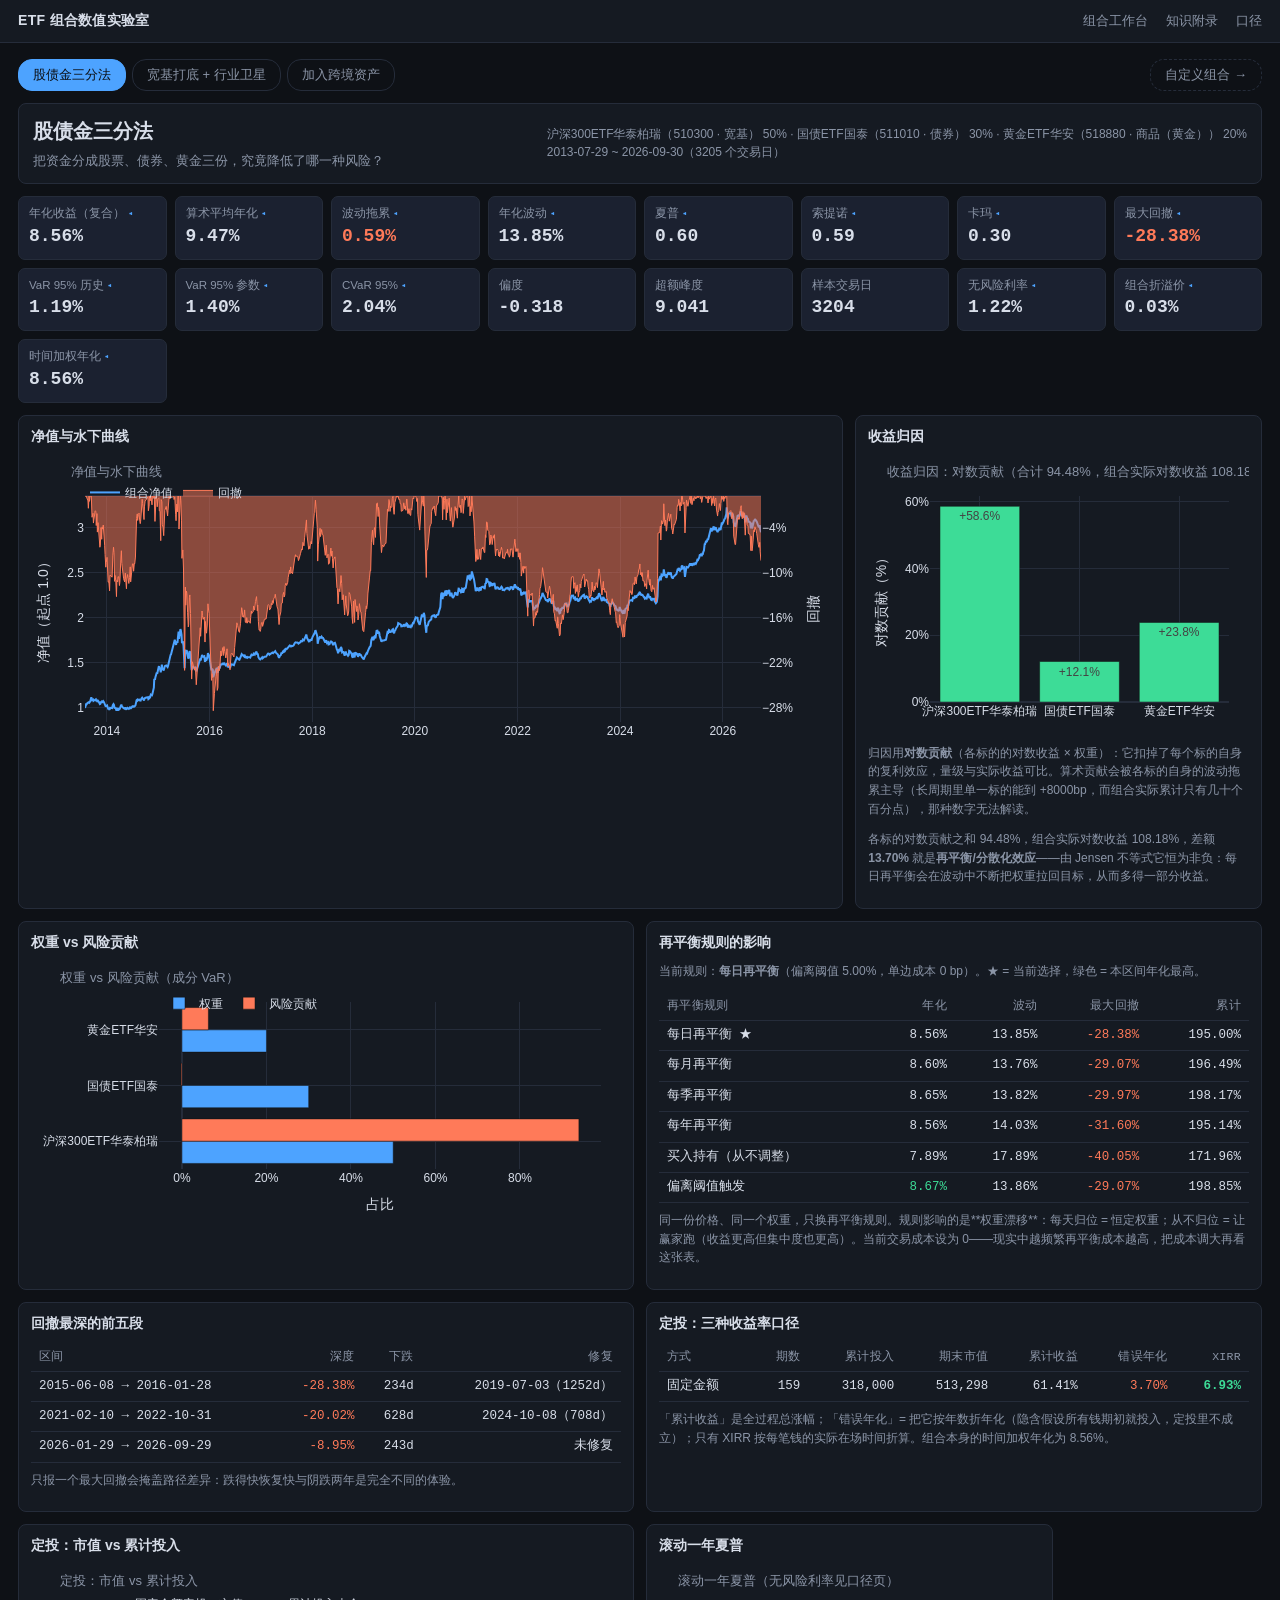
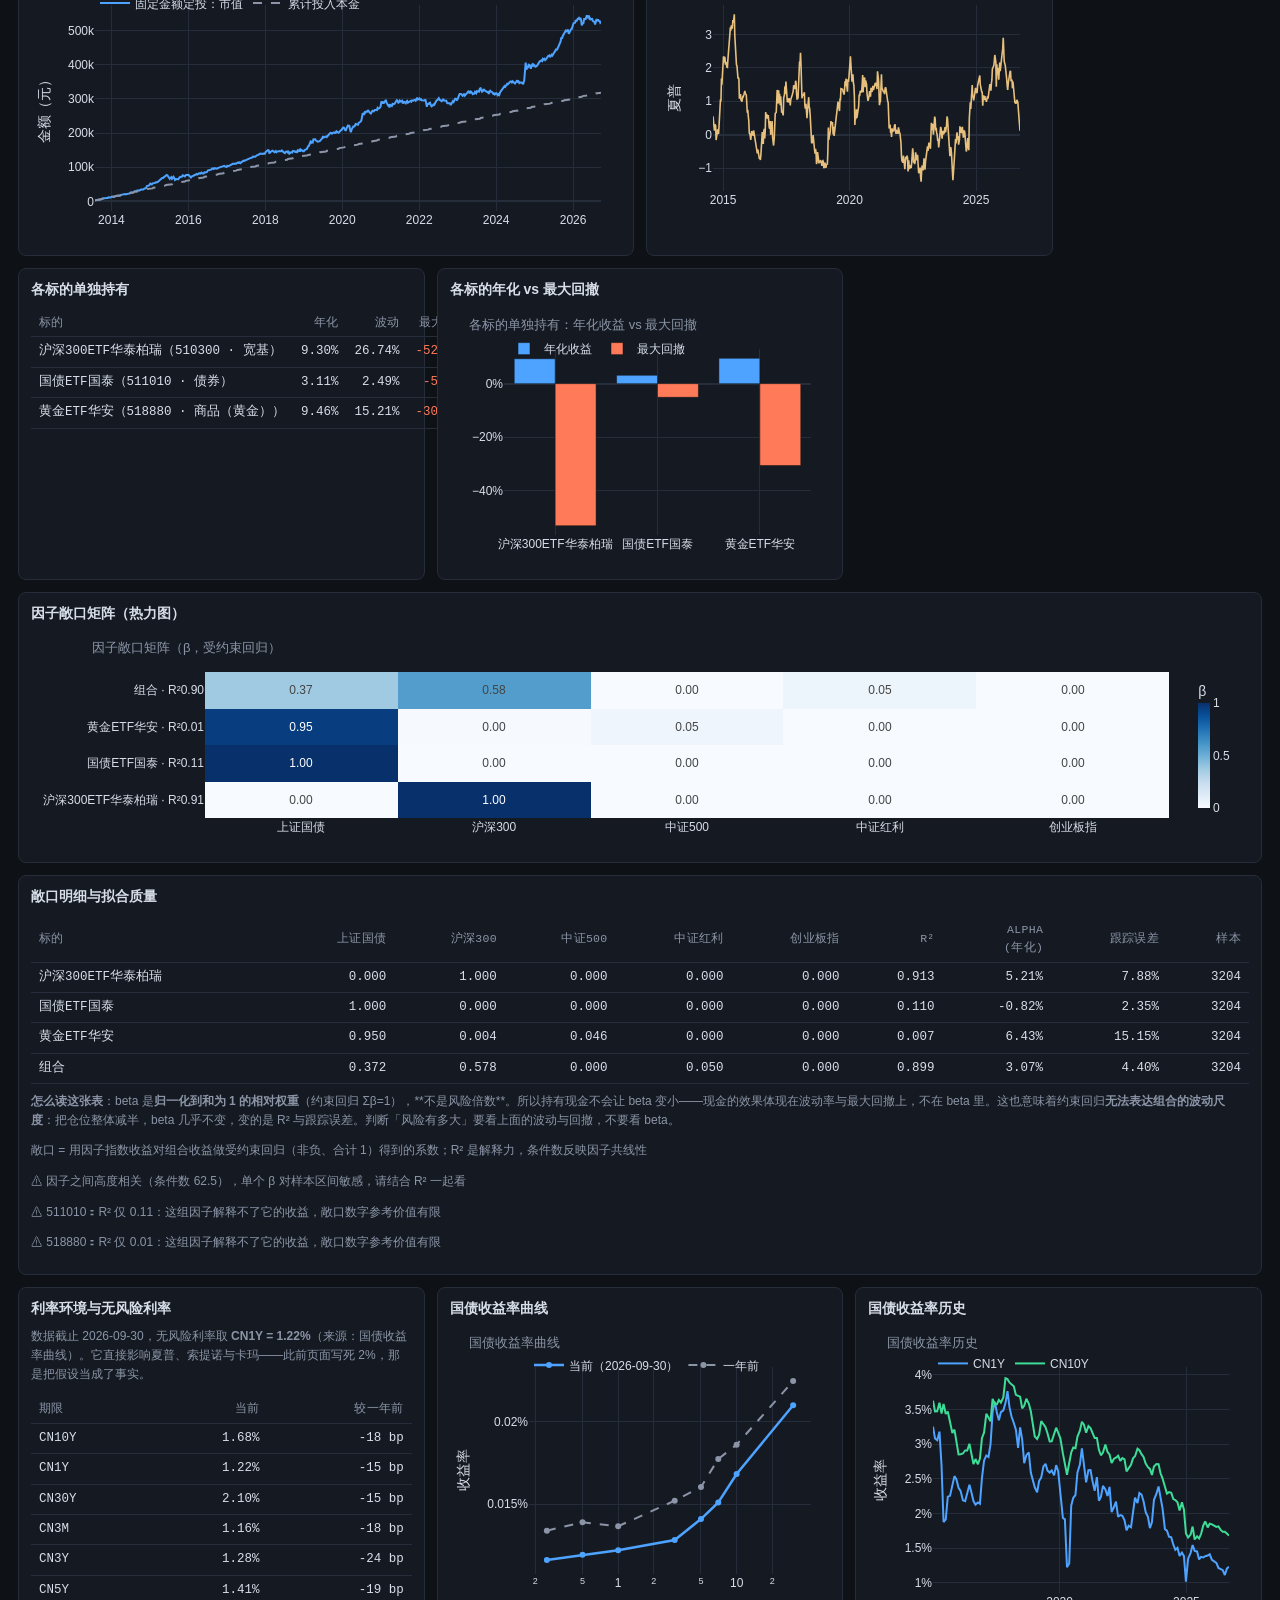
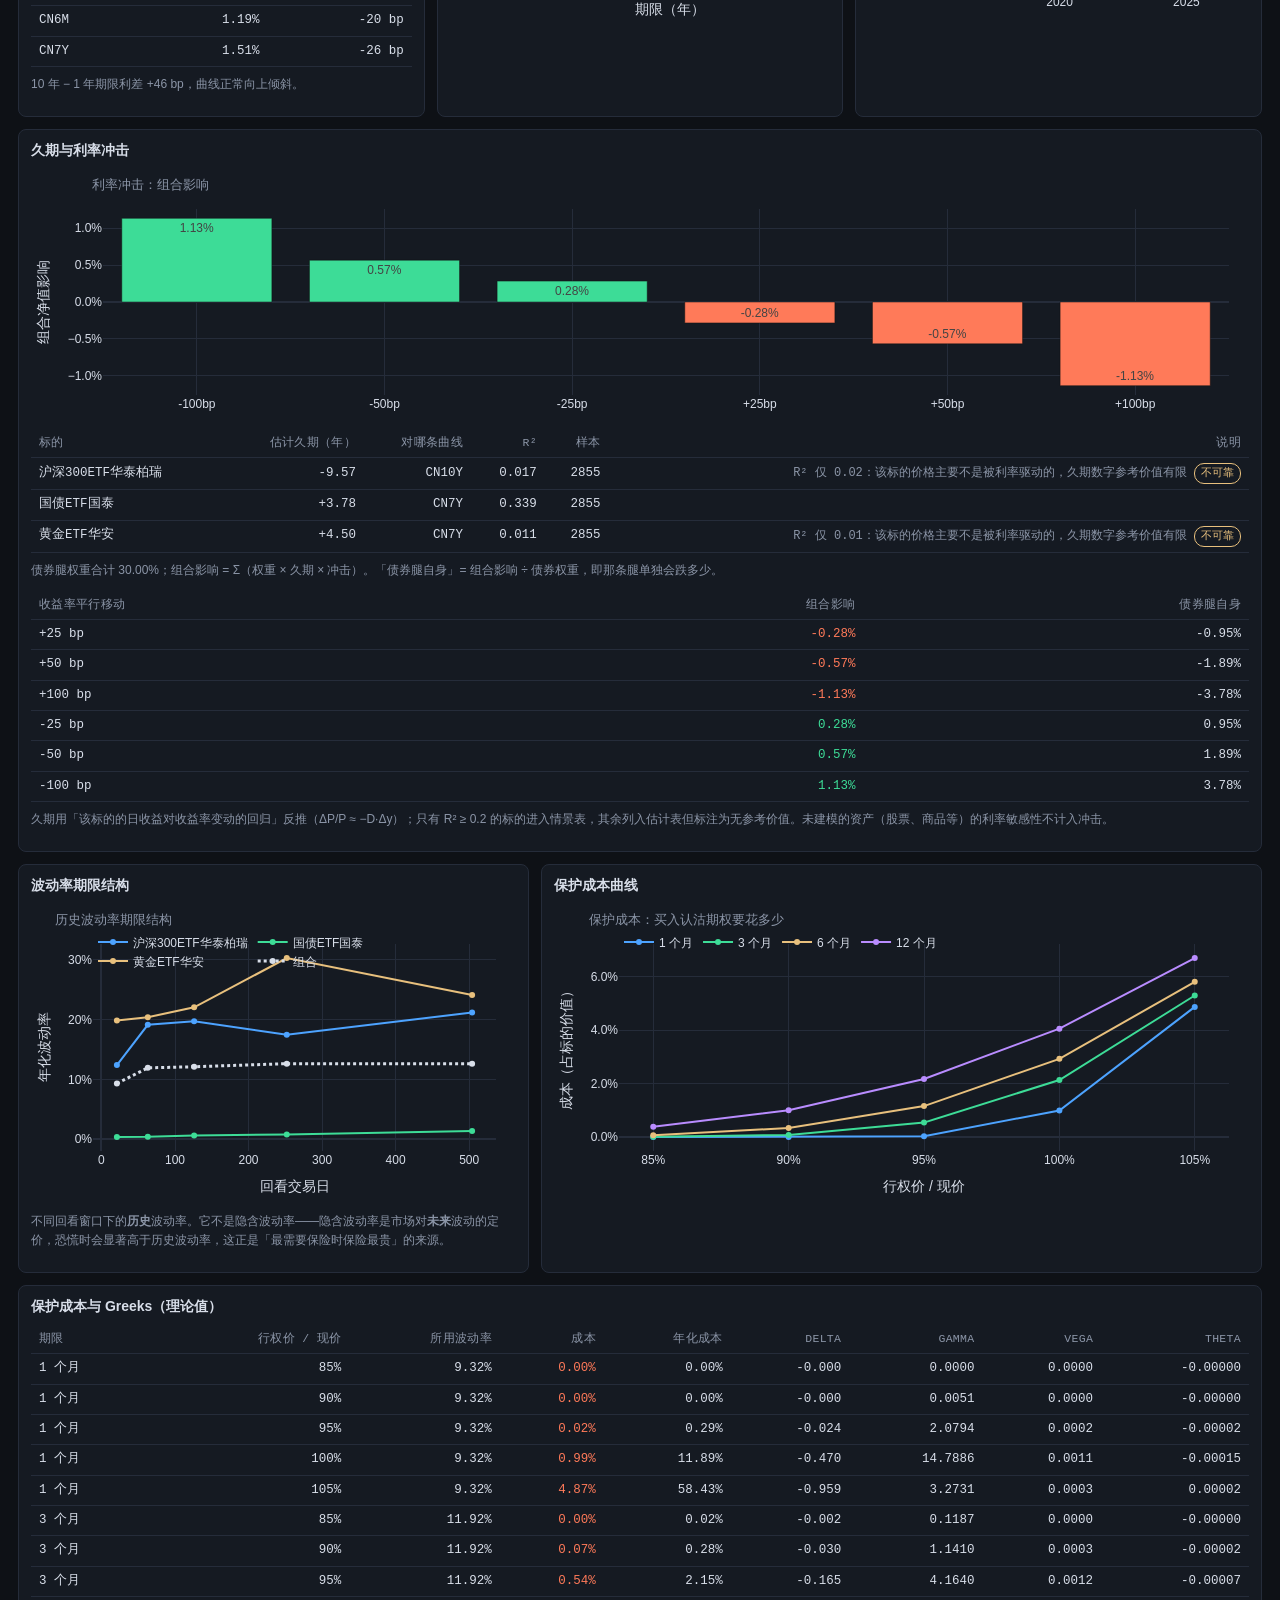
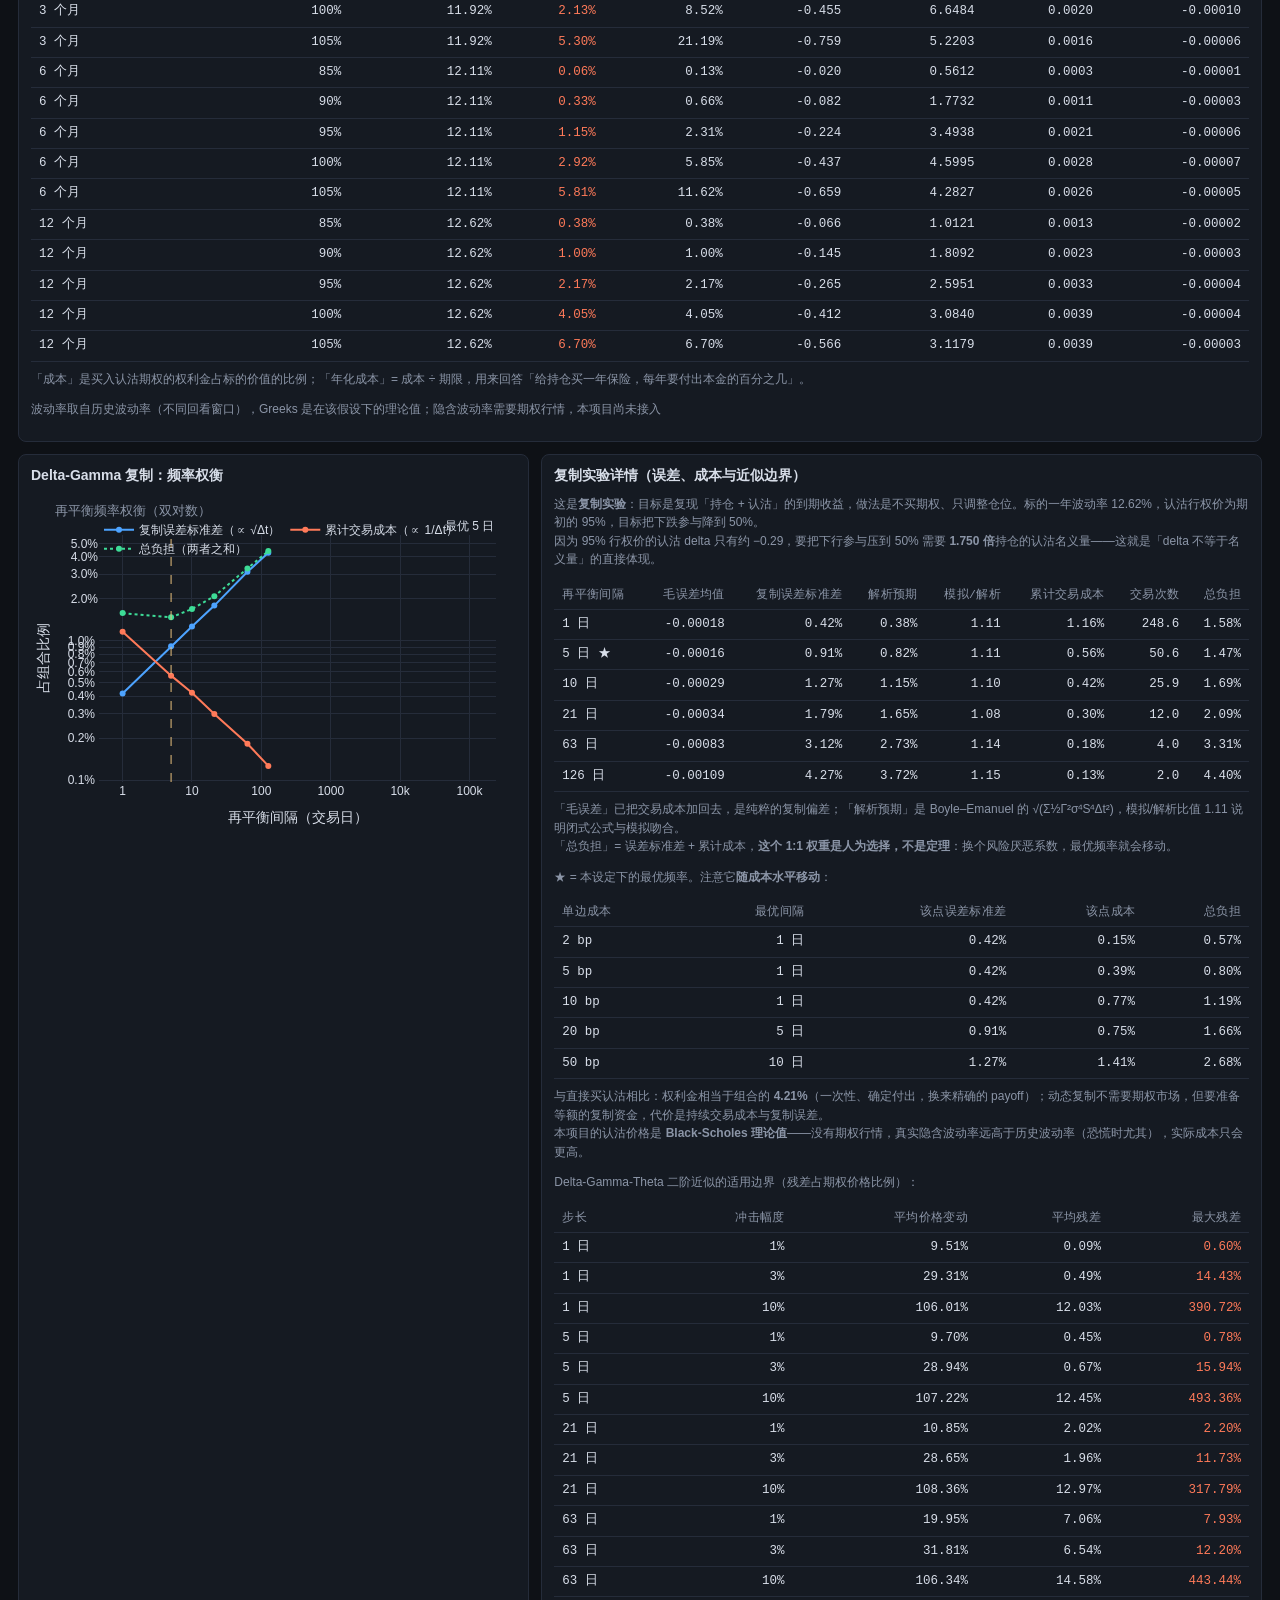
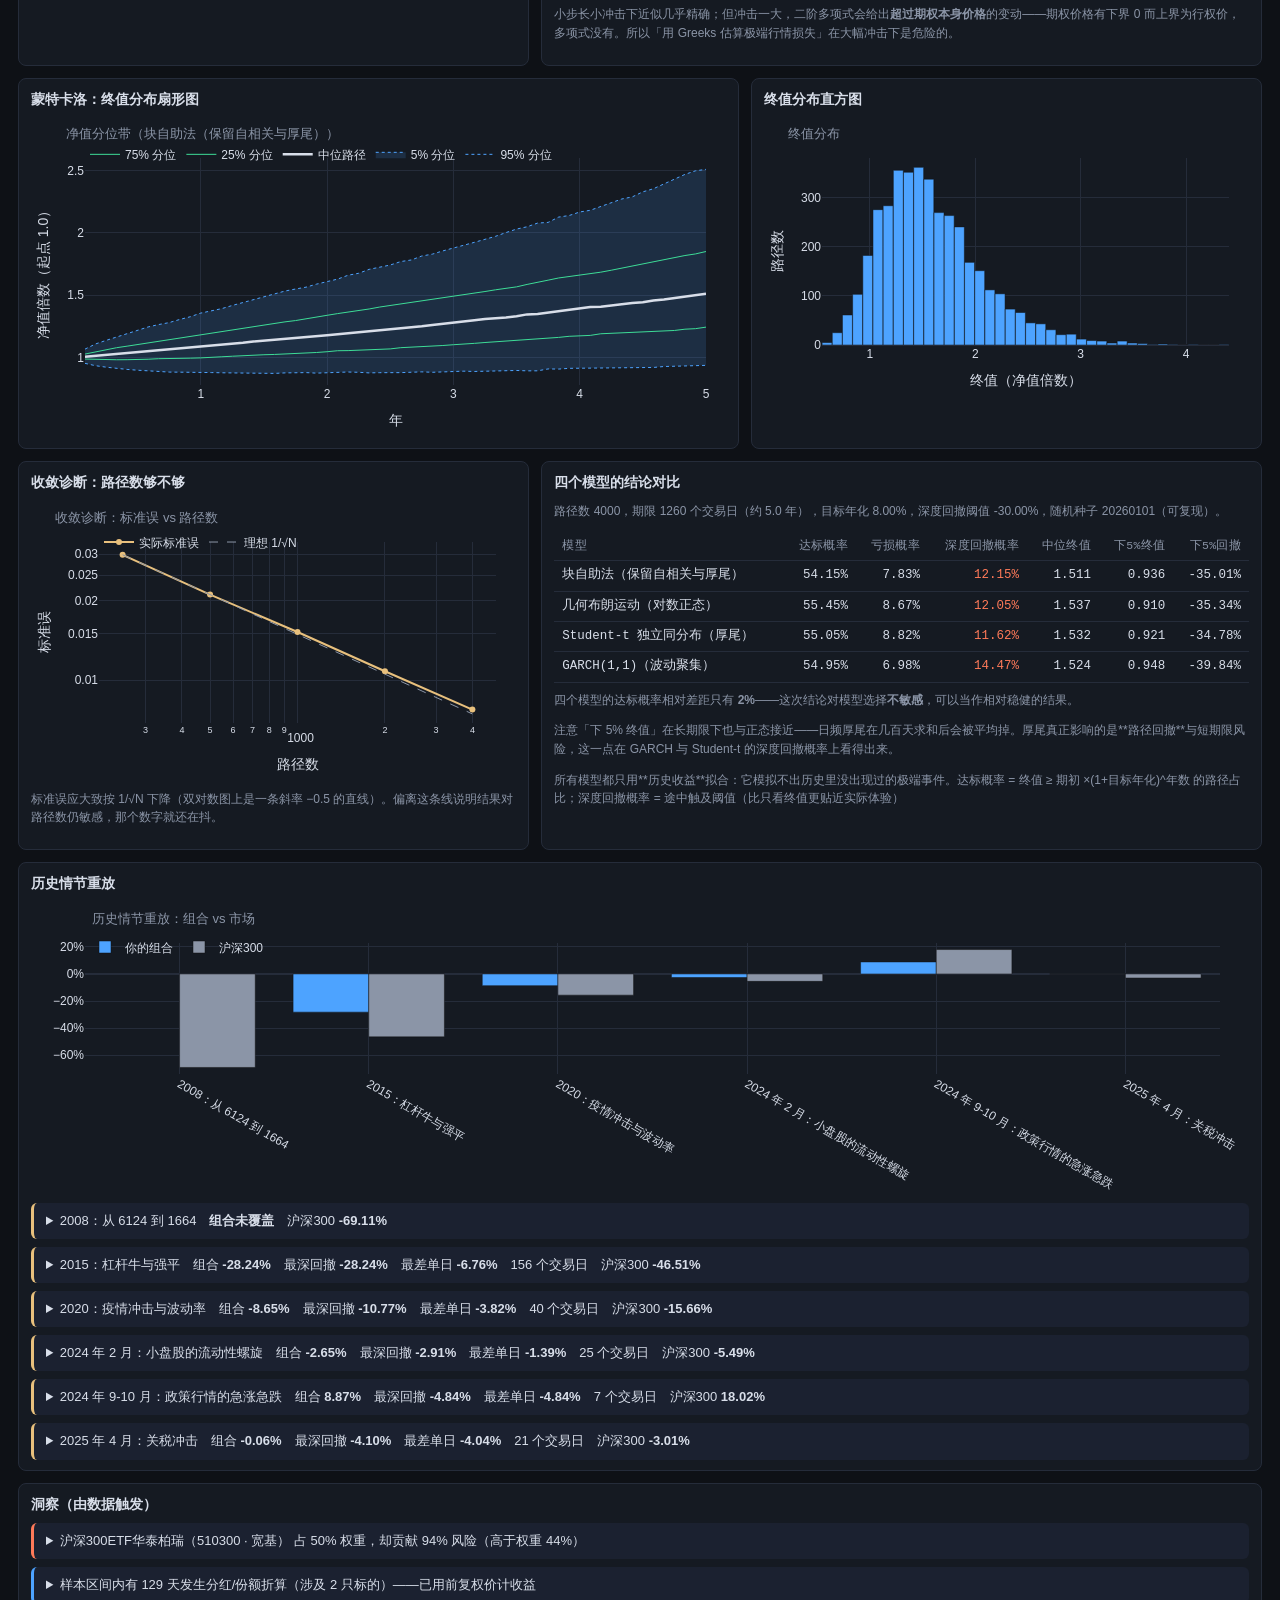
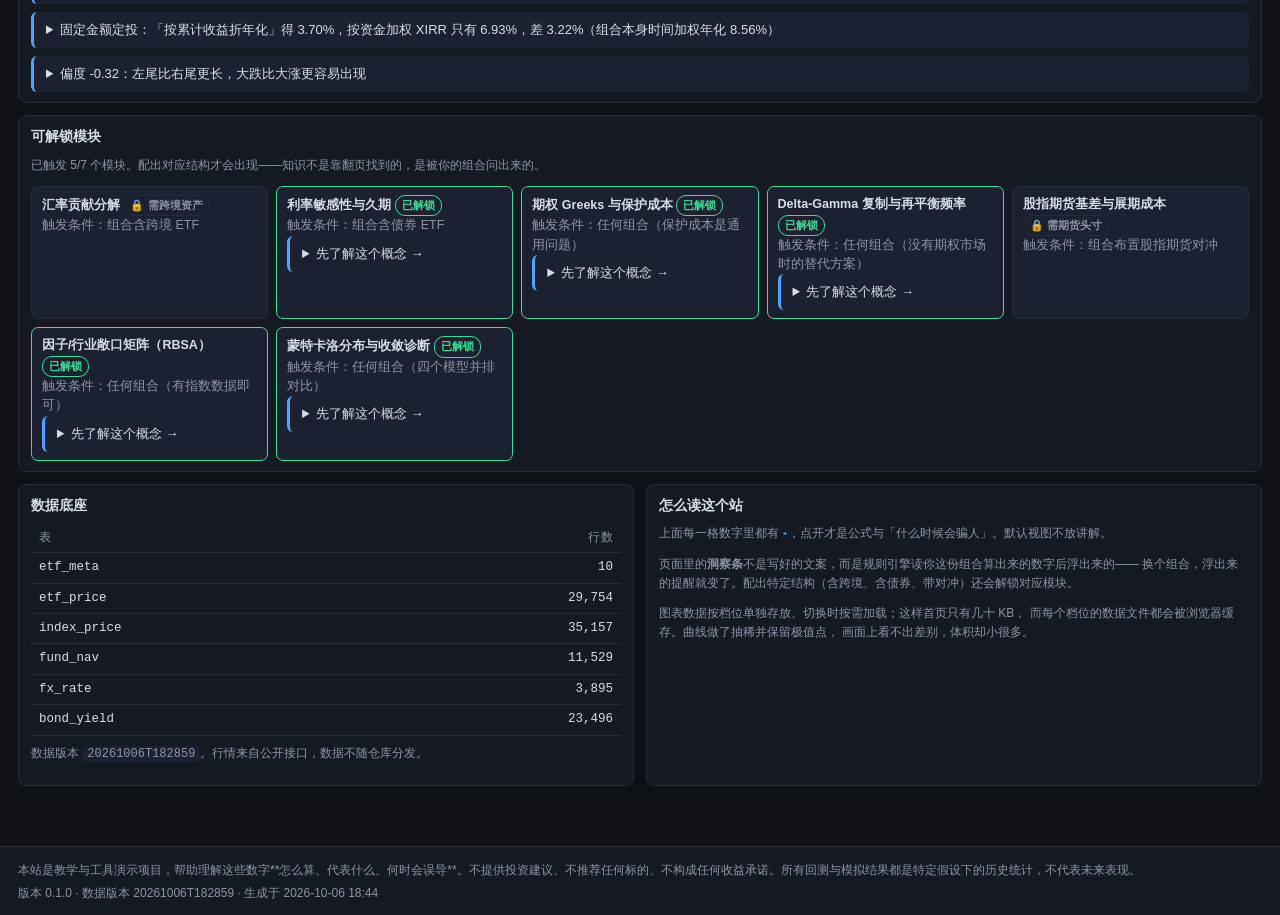
==== commit bbebaf09: "feat: 第 4 层全部接通 + 现金与美元资产（含汇率采集） 用户要求：把「引擎已有、界面没暴露」的能力接上，并加现金与美元这两类资产。  一、定投：从两个输入框到完整暴露 - 频率（日/周/月/" ====
--- a/docs/index.html
+++ b/docs/index.html
@@ -37,6 +37,7 @@
   <section class="panel span-8"><header><h2>净值与水下曲线</h2></header><div><div id="three_asset-fig-nav" style="width:100%"></div></div></section>
   <section class="panel span-4"><header><h2>收益归因</h2></header><div><div id="three_asset-fig-return_contribution" style="width:100%"></div><p class='note'>归因用<b>对数贡献</b>（各标的的对数收益 × 权重）：它扣掉了每个标的自身的复利效应，量级与实际收益可比。算术贡献会被各标的自身的波动拖累主导（长周期里单一标的能到 +8000bp，而组合实际累计只有几十个百分点），那种数字无法解读。</p><p class='note'>各标的对数贡献之和 94.48%，组合实际对数收益 108.18%，差额 <b>13.70%</b> 就是<b>再平衡/分散化效应</b>——由 Jensen 不等式它恒为非负：每日再平衡会在波动中不断把权重拉回目标，从而多得一部分收益。</p></div></section>
   <section class="panel span-6"><header><h2>权重 vs 风险贡献</h2></header><div><div id="three_asset-fig-risk_vs_weight" style="width:100%"></div></div></section>
+  <section class="panel span-6"><header><h2>再平衡规则的影响</h2></header><div><p class="note">当前规则：<b>每日再平衡</b>（偏离阈值 5.00%，单边成本 0 bp）。★ = 当前选择，绿色 = 本区间年化最高。</p><table><thead><tr><th>再平衡规则</th><th>年化</th><th>波动</th><th>最大回撤</th><th>累计</th></tr></thead><tbody><tr><td>每日再平衡 ★</td><td class="">8.56%</td><td>13.85%</td><td class="warn">-28.38%</td><td>195.00%</td></tr><tr><td>每月再平衡</td><td class="">8.60%</td><td>13.76%</td><td class="warn">-29.07%</td><td>196.49%</td></tr><tr><td>每季再平衡</td><td class="">8.65%</td><td>13.82%</td><td class="warn">-29.97%</td><td>198.17%</td></tr><tr><td>每年再平衡</td><td class="">8.56%</td><td>14.03%</td><td class="warn">-31.60%</td><td>195.14%</td></tr><tr><td>买入持有（从不调整）</td><td class="">7.89%</td><td>17.89%</td><td class="warn">-40.05%</td><td>171.96%</td></tr><tr><td>偏离阈值触发</td><td class="ok">8.67%</td><td>13.86%</td><td class="warn">-29.07%</td><td>198.85%</td></tr></tbody></table><p class="note">同一份价格、同一个权重，只换再平衡规则。规则影响的是**权重漂移**：每天归位 = 恒定权重；从不归位 = 让赢家跑（收益更高但集中度也更高）。当前交易成本设为 0——现实中越频繁再平衡成本越高，把成本调大再看这张表。</p></div></section>
   <section class="panel span-6"><header><h2>回撤最深的前五段</h2></header><div><table><thead><tr><th>区间</th><th>深度</th><th>下跌</th><th>修复</th></tr></thead><tbody><tr><td>2015-06-08 → 2016-01-28</td><td class='warn'>-28.38%</td><td>234d</td><td>2019-07-03（1252d）</td></tr><tr><td>2021-02-10 → 2022-10-31</td><td class='warn'>-20.02%</td><td>628d</td><td>2024-10-08（708d）</td></tr><tr><td>2026-01-29 → 2026-09-29</td><td class='warn'>-8.95%</td><td>243d</td><td>未修复</td></tr></tbody></table><p class='note'>只报一个最大回撤会掩盖路径差异：跌得快恢复快与阴跌两年是完全不同的体验。</p></div></section>
   <section class="panel span-6"><header><h2>定投：三种收益率口径</h2></header><div><table><thead><tr><th>方式</th><th>期数</th><th>累计投入</th><th>期末市值</th><th>累计收益</th><th>错误年化</th><th>XIRR</th></tr></thead><tbody><tr><td>固定金额</td><td>159</td><td>318,000</td><td>513,298</td><td>61.41%</td><td class='warn'>3.70%</td><td class='ok'><strong>6.93%</strong></td></tr></tbody></table><p class='note'>「累计收益」是全过程总涨幅；「错误年化」= 把它按年数折年化（隐含假设所有钱期初就投入，定投里不成立）；只有 XIRR 按每笔钱的实际在场时间折算。组合本身的时间加权年化为 8.56%。</p></div></section>
   <section class="panel span-6"><header><h2>定投：市值 vs 累计投入</h2></header><div><div id="three_asset-fig-dca" style="width:100%"></div></div></section>
@@ -44,7 +45,7 @@
   <section class="panel span-4"><header><h2>各标的单独持有</h2></header><div><table><thead><tr><th>标的</th><th>年化</th><th>波动</th><th>最大回撤</th></tr></thead><tbody><tr><td>沪深300ETF华泰柏瑞（510300 · 宽基）</td><td>9.30%</td><td>26.74%</td><td class='warn'>-52.97%</td></tr><tr><td>国债ETF国泰（511010 · 债券）</td><td>3.11%</td><td>2.49%</td><td class='warn'>-5.09%</td></tr><tr><td>黄金ETF华安（518880 · 商品（黄金））</td><td>9.46%</td><td>15.21%</td><td class='warn'>-30.52%</td></tr></tbody></table></div></section>
   <section class="panel span-4"><header><h2>各标的年化 vs 最大回撤</h2></header><div><div id="three_asset-fig-per_asset" style="width:100%"></div></div></section>
   <section class="panel span-12"><header><h2>因子敞口矩阵（热力图）</h2></header><div><div id="three_asset-fig-exposure_heatmap" style="width:100%"></div></div></section>
-  <section class="panel span-12"><header><h2>敞口明细与拟合质量</h2></header><div><table><thead><tr><th>标的</th><th>上证国债</th><th>沪深300</th><th>中证500</th><th>中证红利</th><th>创业板指</th><th>R²</th><th>Alpha<br>(年化)</th><th>跟踪误差</th><th>样本</th></tr></thead><tbody><tr><td>沪深300ETF华泰柏瑞</td><td>0.000</td><td>1.000</td><td>0.000</td><td>0.000</td><td>0.000</td><td>0.913</td><td>5.21%</td><td>7.88%</td><td>3204</td></tr><tr><td>国债ETF国泰</td><td>1.000</td><td>0.000</td><td>0.000</td><td>0.000</td><td>0.000</td><td>0.110</td><td>-0.82%</td><td>2.35%</td><td>3204</td></tr><tr><td>黄金ETF华安</td><td>0.950</td><td>0.004</td><td>0.046</td><td>0.000</td><td>0.000</td><td>0.007</td><td>6.43%</td><td>15.15%</td><td>3204</td></tr><tr><td>组合</td><td>0.372</td><td>0.578</td><td>0.000</td><td>0.050</td><td>0.000</td><td>0.899</td><td>3.07%</td><td>4.40%</td><td>3204</td></tr></tbody></table><p class='note'>敞口 = 用因子指数收益对组合收益做受约束回归（非负、合计 1）得到的系数；R² 是解释力，条件数反映因子共线性</p><p class="note warn-text">⚠ 因子之间高度相关（条件数 62.5），单个 β 对样本区间敏感，请结合 R² 一起看</p><p class="note warn-text">⚠ 511010：R² 仅 0.11：这组因子解释不了它的收益，敞口数字参考价值有限</p><p class="note warn-text">⚠ 518880：R² 仅 0.01：这组因子解释不了它的收益，敞口数字参考价值有限</p></div></section>
+  <section class="panel span-12"><header><h2>敞口明细与拟合质量</h2></header><div><table><thead><tr><th>标的</th><th>上证国债</th><th>沪深300</th><th>中证500</th><th>中证红利</th><th>创业板指</th><th>R²</th><th>Alpha<br>(年化)</th><th>跟踪误差</th><th>样本</th></tr></thead><tbody><tr><td>沪深300ETF华泰柏瑞</td><td>0.000</td><td>1.000</td><td>0.000</td><td>0.000</td><td>0.000</td><td>0.913</td><td>5.21%</td><td>7.88%</td><td>3204</td></tr><tr><td>国债ETF国泰</td><td>1.000</td><td>0.000</td><td>0.000</td><td>0.000</td><td>0.000</td><td>0.110</td><td>-0.82%</td><td>2.35%</td><td>3204</td></tr><tr><td>黄金ETF华安</td><td>0.950</td><td>0.004</td><td>0.046</td><td>0.000</td><td>0.000</td><td>0.007</td><td>6.43%</td><td>15.15%</td><td>3204</td></tr><tr><td>组合</td><td>0.372</td><td>0.578</td><td>0.000</td><td>0.050</td><td>0.000</td><td>0.899</td><td>3.07%</td><td>4.40%</td><td>3204</td></tr></tbody></table><p class='note'><b>怎么读这张表</b>：beta 是<b>归一化到和为 1 的相对权重</b>（约束回归 Σβ=1），**不是风险倍数**。所以持有现金不会让 beta 变小——现金的效果体现在波动率与最大回撤上，不在 beta 里。这也意味着约束回归<b>无法表达组合的波动尺度</b>：把仓位整体减半，beta 几乎不变，变的是 R² 与跟踪误差。判断「风险有多大」要看上面的波动与回撤，不要看 beta。</p><p class='note'>敞口 = 用因子指数收益对组合收益做受约束回归（非负、合计 1）得到的系数；R² 是解释力，条件数反映因子共线性</p><p class="note warn-text">⚠ 因子之间高度相关（条件数 62.5），单个 β 对样本区间敏感，请结合 R² 一起看</p><p class="note warn-text">⚠ 511010：R² 仅 0.11：这组因子解释不了它的收益，敞口数字参考价值有限</p><p class="note warn-text">⚠ 518880：R² 仅 0.01：这组因子解释不了它的收益，敞口数字参考价值有限</p></div></section>
   <section class="panel span-4"><header><h2>利率环境与无风险利率</h2></header><div><p class="note">数据截止 2026-09-30，无风险利率取 <b>CN1Y = 1.22%</b>（来源：国债收益率曲线）。它直接影响夏普、索提诺与卡玛——此前页面写死 2%，那是把假设当成了事实。</p><table><thead><tr><th>期限</th><th>当前</th><th>较一年前</th></tr></thead><tbody><tr><td>CN10Y</td><td>1.68%</td><td>-18 bp</td></tr><tr><td>CN1Y</td><td>1.22%</td><td>-15 bp</td></tr><tr><td>CN30Y</td><td>2.10%</td><td>-15 bp</td></tr><tr><td>CN3M</td><td>1.16%</td><td>-18 bp</td></tr><tr><td>CN3Y</td><td>1.28%</td><td>-24 bp</td></tr><tr><td>CN5Y</td><td>1.41%</td><td>-19 bp</td></tr><tr><td>CN6M</td><td>1.19%</td><td>-20 bp</td></tr><tr><td>CN7Y</td><td>1.51%</td><td>-26 bp</td></tr></tbody></table><p class="note">10 年 − 1 年期限利差 +46 bp，曲线正常向上倾斜。</p></div></section><section class="panel span-4"><header><h2>国债收益率曲线</h2></header><div><div id="three_asset-fig-yield_curve" style="width:100%"></div></div></section><section class="panel span-4"><header><h2>国债收益率历史</h2></header><div><div id="three_asset-fig-yield_history" style="width:100%"></div></div></section>
   <section class="panel span-12"><header><h2>久期与利率冲击</h2></header><div><div id="three_asset-fig-rate_scenarios" style="width:100%"></div><table><thead><tr><th>标的</th><th>估计久期（年）</th><th>对哪条曲线</th><th>R²</th><th>样本</th><th>说明</th></tr></thead><tbody><tr><td>沪深300ETF华泰柏瑞</td><td>-9.57</td><td>CN10Y</td><td>0.017</td><td>2855</td><td class="note">R² 仅 0.02：该标的价格主要不是被利率驱动的，久期数字参考价值有限 <span class='badge pending'>不可靠</span></td></tr><tr><td>国债ETF国泰</td><td>+3.78</td><td>CN7Y</td><td>0.339</td><td>2855</td><td class="note"></td></tr><tr><td>黄金ETF华安</td><td>+4.50</td><td>CN7Y</td><td>0.011</td><td>2855</td><td class="note">R² 仅 0.01：该标的价格主要不是被利率驱动的，久期数字参考价值有限 <span class='badge pending'>不可靠</span></td></tr></tbody></table><p class="note">债券腿权重合计 30.00%；组合影响 = Σ（权重 × 久期 × 冲击）。「债券腿自身」= 组合影响 ÷ 债券权重，即那条腿单独会跌多少。</p><table><thead><tr><th>收益率平行移动</th><th>组合影响</th><th>债券腿自身</th></tr></thead><tbody><tr><td>+25 bp</td><td class="warn">-0.28%</td><td>-0.95%</td></tr><tr><td>+50 bp</td><td class="warn">-0.57%</td><td>-1.89%</td></tr><tr><td>+100 bp</td><td class="warn">-1.13%</td><td>-3.78%</td></tr><tr><td>-25 bp</td><td class="ok">0.28%</td><td>0.95%</td></tr><tr><td>-50 bp</td><td class="ok">0.57%</td><td>1.89%</td></tr><tr><td>-100 bp</td><td class="ok">1.13%</td><td>3.78%</td></tr></tbody></table><p class="note">久期用「该标的的日收益对收益率变动的回归」反推（ΔP/P ≈ −D·Δy）；只有 R² ≥ 0.2 的标的进入情景表，其余列入估计表但标注为无参考价值。未建模的资产（股票、商品等）的利率敏感性不计入冲击。</p></div></section>
   <section class="panel span-5"><header><h2>波动率期限结构</h2></header><div><div id="three_asset-fig-vol_term_structure" style="width:100%"></div><p class='note'>不同回看窗口下的<b>历史</b>波动率。它不是隐含波动率——隐含波动率是市场对<b>未来</b>波动的定价，恐慌时会显著高于历史波动率，这正是「最需要保险时保险最贵」的来源。</p></div></section>
@@ -75,6 +76,7 @@
   <section class="panel span-8"><header><h2>净值与水下曲线</h2></header><div><div id="broad_plus_industry-fig-nav" style="width:100%"></div></div></section>
   <section class="panel span-4"><header><h2>收益归因</h2></header><div><div id="broad_plus_industry-fig-return_contribution" style="width:100%"></div><p class='note'>归因用<b>对数贡献</b>（各标的的对数收益 × 权重）：它扣掉了每个标的自身的复利效应，量级与实际收益可比。算术贡献会被各标的自身的波动拖累主导（长周期里单一标的能到 +8000bp，而组合实际累计只有几十个百分点），那种数字无法解读。</p><p class='note'>各标的对数贡献之和 105.15%，组合实际对数收益 112.23%，差额 <b>7.08%</b> 就是<b>再平衡/分散化效应</b>——由 Jensen 不等式它恒为非负：每日再平衡会在波动中不断把权重拉回目标，从而多得一部分收益。</p></div></section>
   <section class="panel span-6"><header><h2>权重 vs 风险贡献</h2></header><div><div id="broad_plus_industry-fig-risk_vs_weight" style="width:100%"></div></div></section>
+  <section class="panel span-6"><header><h2>再平衡规则的影响</h2></header><div><p class="note">当前规则：<b>每日再平衡</b>（偏离阈值 5.00%，单边成本 0 bp）。★ = 当前选择，绿色 = 本区间年化最高。</p><table><thead><tr><th>再平衡规则</th><th>年化</th><th>波动</th><th>最大回撤</th><th>累计</th></tr></thead><tbody><tr><td>每日再平衡 ★</td><td class="">8.64%</td><td>26.82%</td><td class="warn">-55.09%</td><td>207.20%</td></tr><tr><td>每月再平衡</td><td class="">8.81%</td><td>26.82%</td><td class="warn">-55.36%</td><td>213.62%</td></tr><tr><td>每季再平衡</td><td class="">8.82%</td><td>26.83%</td><td class="warn">-55.71%</td><td>214.26%</td></tr><tr><td>每年再平衡</td><td class="ok">8.91%</td><td>26.87%</td><td class="warn">-55.28%</td><td>217.85%</td></tr><tr><td>买入持有（从不调整）</td><td class="">8.15%</td><td>26.98%</td><td class="warn">-56.90%</td><td>188.83%</td></tr><tr><td>偏离阈值触发</td><td class="">8.57%</td><td>26.82%</td><td class="warn">-55.40%</td><td>204.73%</td></tr></tbody></table><p class="note">同一份价格、同一个权重，只换再平衡规则。规则影响的是**权重漂移**：每天归位 = 恒定权重；从不归位 = 让赢家跑（收益更高但集中度也更高）。当前交易成本设为 0——现实中越频繁再平衡成本越高，把成本调大再看这张表。</p></div></section>
   <section class="panel span-6"><header><h2>回撤最深的前五段</h2></header><div><table><thead><tr><th>区间</th><th>深度</th><th>下跌</th><th>修复</th></tr></thead><tbody><tr><td>2015-06-12 → 2019-01-03</td><td class='warn'>-55.09%</td><td>1301d</td><td>2021-02-10（769d）</td></tr><tr><td>2021-02-10 → 2024-02-02</td><td class='warn'>-43.49%</td><td>1087d</td><td>2026-01-06（704d）</td></tr><tr><td>2026-06-22 → 2026-09-28</td><td class='warn'>-16.78%</td><td>98d</td><td>未修复</td></tr></tbody></table><p class='note'>只报一个最大回撤会掩盖路径差异：跌得快恢复快与阴跌两年是完全不同的体验。</p></div></section>
   <section class="panel span-6"><header><h2>定投：三种收益率口径</h2></header><div><table><thead><tr><th>方式</th><th>期数</th><th>累计投入</th><th>期末市值</th><th>累计收益</th><th>错误年化</th><th>XIRR</th></tr></thead><tbody><tr><td>固定金额</td><td>163</td><td>326,000</td><td>509,041</td><td>56.15%</td><td class='warn'>3.34%</td><td class='ok'><strong>6.30%</strong></td></tr></tbody></table><p class='note'>「累计收益」是全过程总涨幅；「错误年化」= 把它按年数折年化（隐含假设所有钱期初就投入，定投里不成立）；只有 XIRR 按每笔钱的实际在场时间折算。组合本身的时间加权年化为 8.64%。</p></div></section>
   <section class="panel span-6"><header><h2>定投：市值 vs 累计投入</h2></header><div><div id="broad_plus_industry-fig-dca" style="width:100%"></div></div></section>
@@ -82,7 +84,7 @@
   <section class="panel span-4"><header><h2>各标的单独持有</h2></header><div><table><thead><tr><th>标的</th><th>年化</th><th>波动</th><th>最大回撤</th></tr></thead><tbody><tr><td>创业板ETF易方达（159915 · 宽基）</td><td>10.14%</td><td>33.73%</td><td class='warn'>-69.58%</td></tr><tr><td>沪深300ETF华泰柏瑞（510300 · 宽基）</td><td>7.42%</td><td>27.15%</td><td class='warn'>-52.97%</td></tr><tr><td>中证500ETF南方（510500 · 宽基）</td><td>8.01%</td><td>28.12%</td><td class='warn'>-65.77%</td></tr></tbody></table></div></section>
   <section class="panel span-4"><header><h2>各标的年化 vs 最大回撤</h2></header><div><div id="broad_plus_industry-fig-per_asset" style="width:100%"></div></div></section>
   <section class="panel span-12"><header><h2>因子敞口矩阵（热力图）</h2></header><div><div id="broad_plus_industry-fig-exposure_heatmap" style="width:100%"></div></div></section>
-  <section class="panel span-12"><header><h2>敞口明细与拟合质量</h2></header><div><table><thead><tr><th>标的</th><th>上证国债</th><th>沪深300</th><th>中证500</th><th>中证红利</th><th>创业板指</th><th>R²</th><th>Alpha<br>(年化)</th><th>跟踪误差</th><th>样本</th></tr></thead><tbody><tr><td>创业板ETF易方达</td><td>0.000</td><td>0.000</td><td>0.000</td><td>0.000</td><td>1.000</td><td>0.953</td><td>1.08%</td><td>7.30%</td><td>3289</td></tr><tr><td>沪深300ETF华泰柏瑞</td><td>0.000</td><td>1.000</td><td>0.000</td><td>0.000</td><td>0.000</td><td>0.910</td><td>5.11%</td><td>8.16%</td><td>3289</td></tr><tr><td>中证500ETF南方</td><td>0.000</td><td>0.000</td><td>1.000</td><td>0.000</td><td>0.000</td><td>0.944</td><td>3.30%</td><td>6.65%</td><td>3289</td></tr><tr><td>组合</td><td>0.000</td><td>0.618</td><td>0.194</td><td>0.000</td><td>0.188</td><td>0.939</td><td>4.05%</td><td>6.60%</td><td>3289</td></tr></tbody></table><p class='note'>敞口 = 用因子指数收益对组合收益做受约束回归（非负、合计 1）得到的系数；R² 是解释力，条件数反映因子共线性</p><p class="note warn-text">⚠ 因子之间高度相关（条件数 61.0），单个 β 对样本区间敏感，请结合 R² 一起看</p></div></section>
+  <section class="panel span-12"><header><h2>敞口明细与拟合质量</h2></header><div><table><thead><tr><th>标的</th><th>上证国债</th><th>沪深300</th><th>中证500</th><th>中证红利</th><th>创业板指</th><th>R²</th><th>Alpha<br>(年化)</th><th>跟踪误差</th><th>样本</th></tr></thead><tbody><tr><td>创业板ETF易方达</td><td>0.000</td><td>0.000</td><td>0.000</td><td>0.000</td><td>1.000</td><td>0.953</td><td>1.08%</td><td>7.30%</td><td>3289</td></tr><tr><td>沪深300ETF华泰柏瑞</td><td>0.000</td><td>1.000</td><td>0.000</td><td>0.000</td><td>0.000</td><td>0.910</td><td>5.11%</td><td>8.16%</td><td>3289</td></tr><tr><td>中证500ETF南方</td><td>0.000</td><td>0.000</td><td>1.000</td><td>0.000</td><td>0.000</td><td>0.944</td><td>3.30%</td><td>6.65%</td><td>3289</td></tr><tr><td>组合</td><td>0.000</td><td>0.618</td><td>0.194</td><td>0.000</td><td>0.188</td><td>0.939</td><td>4.05%</td><td>6.60%</td><td>3289</td></tr></tbody></table><p class='note'><b>怎么读这张表</b>：beta 是<b>归一化到和为 1 的相对权重</b>（约束回归 Σβ=1），**不是风险倍数**。所以持有现金不会让 beta 变小——现金的效果体现在波动率与最大回撤上，不在 beta 里。这也意味着约束回归<b>无法表达组合的波动尺度</b>：把仓位整体减半，beta 几乎不变，变的是 R² 与跟踪误差。判断「风险有多大」要看上面的波动与回撤，不要看 beta。</p><p class='note'>敞口 = 用因子指数收益对组合收益做受约束回归（非负、合计 1）得到的系数；R² 是解释力，条件数反映因子共线性</p><p class="note warn-text">⚠ 因子之间高度相关（条件数 61.0），单个 β 对样本区间敏感，请结合 R² 一起看</p></div></section>
   <section class="panel span-4"><header><h2>利率环境与无风险利率</h2></header><div><p class="note">数据截止 2026-09-30，无风险利率取 <b>CN1Y = 1.22%</b>（来源：国债收益率曲线）。它直接影响夏普、索提诺与卡玛——此前页面写死 2%，那是把假设当成了事实。</p><table><thead><tr><th>期限</th><th>当前</th><th>较一年前</th></tr></thead><tbody><tr><td>CN10Y</td><td>1.68%</td><td>-18 bp</td></tr><tr><td>CN1Y</td><td>1.22%</td><td>-15 bp</td></tr><tr><td>CN30Y</td><td>2.10%</td><td>-15 bp</td></tr><tr><td>CN3M</td><td>1.16%</td><td>-18 bp</td></tr><tr><td>CN3Y</td><td>1.28%</td><td>-24 bp</td></tr><tr><td>CN5Y</td><td>1.41%</td><td>-19 bp</td></tr><tr><td>CN6M</td><td>1.19%</td><td>-20 bp</td></tr><tr><td>CN7Y</td><td>1.51%</td><td>-26 bp</td></tr></tbody></table><p class="note">10 年 − 1 年期限利差 +46 bp，曲线正常向上倾斜。</p></div></section><section class="panel span-4"><header><h2>国债收益率曲线</h2></header><div><div id="broad_plus_industry-fig-yield_curve" style="width:100%"></div></div></section><section class="panel span-4"><header><h2>国债收益率历史</h2></header><div><div id="broad_plus_industry-fig-yield_history" style="width:100%"></div></div></section>
   
   <section class="panel span-5"><header><h2>波动率期限结构</h2></header><div><div id="broad_plus_industry-fig-vol_term_structure" style="width:100%"></div><p class='note'>不同回看窗口下的<b>历史</b>波动率。它不是隐含波动率——隐含波动率是市场对<b>未来</b>波动的定价，恐慌时会显著高于历史波动率，这正是「最需要保险时保险最贵」的来源。</p></div></section>
@@ -113,6 +115,7 @@
   <section class="panel span-8"><header><h2>净值与水下曲线</h2></header><div><div id="cross_border-fig-nav" style="width:100%"></div></div></section>
   <section class="panel span-4"><header><h2>收益归因</h2></header><div><div id="cross_border-fig-return_contribution" style="width:100%"></div><p class='note'>归因用<b>对数贡献</b>（各标的的对数收益 × 权重）：它扣掉了每个标的自身的复利效应，量级与实际收益可比。算术贡献会被各标的自身的波动拖累主导（长周期里单一标的能到 +8000bp，而组合实际累计只有几十个百分点），那种数字无法解读。</p><p class='note'>各标的对数贡献之和 131.67%，组合实际对数收益 145.25%，差额 <b>13.58%</b> 就是<b>再平衡/分散化效应</b>——由 Jensen 不等式它恒为非负：每日再平衡会在波动中不断把权重拉回目标，从而多得一部分收益。</p></div></section>
   <section class="panel span-6"><header><h2>权重 vs 风险贡献</h2></header><div><div id="cross_border-fig-risk_vs_weight" style="width:100%"></div></div></section>
+  <section class="panel span-6"><header><h2>再平衡规则的影响</h2></header><div><p class="note">当前规则：<b>每日再平衡</b>（偏离阈值 5.00%，单边成本 0 bp）。★ = 当前选择，绿色 = 本区间年化最高。</p><table><thead><tr><th>再平衡规则</th><th>年化</th><th>波动</th><th>最大回撤</th><th>累计</th></tr></thead><tbody><tr><td>每日再平衡 ★</td><td class="">11.47%</td><td>19.61%</td><td class="warn">-34.07%</td><td>327.39%</td></tr><tr><td>每月再平衡</td><td class="">11.53%</td><td>19.57%</td><td class="warn">-35.05%</td><td>330.39%</td></tr><tr><td>每季再平衡</td><td class="">11.53%</td><td>19.61%</td><td class="warn">-35.54%</td><td>330.72%</td></tr><tr><td>每年再平衡</td><td class="">11.45%</td><td>19.67%</td><td class="warn">-36.36%</td><td>326.23%</td></tr><tr><td>买入持有（从不调整）</td><td class="ok">13.10%</td><td>20.39%</td><td class="warn">-38.71%</td><td>418.73%</td></tr><tr><td>偏离阈值触发</td><td class="">11.43%</td><td>19.50%</td><td class="warn">-34.55%</td><td>325.25%</td></tr></tbody></table><p class="note">同一份价格、同一个权重，只换再平衡规则。规则影响的是**权重漂移**：每天归位 = 恒定权重；从不归位 = 让赢家跑（收益更高但集中度也更高）。当前交易成本设为 0——现实中越频繁再平衡成本越高，把成本调大再看这张表。</p></div></section>
   <section class="panel span-6"><header><h2>回撤最深的前五段</h2></header><div><table><thead><tr><th>区间</th><th>深度</th><th>下跌</th><th>修复</th></tr></thead><tbody><tr><td>2015-06-08 → 2016-01-28</td><td class='warn'>-34.07%</td><td>234d</td><td>2017-09-01（582d）</td></tr><tr><td>2021-02-19 → 2022-10-28</td><td class='warn'>-32.48%</td><td>616d</td><td>2024-12-12（776d）</td></tr><tr><td>2025-02-21 → 2025-04-07</td><td class='warn'>-13.52%</td><td>45d</td><td>2025-06-25（79d）</td></tr><tr><td>2025-10-29 → 2026-03-23</td><td class='warn'>-10.38%</td><td>145d</td><td>2026-05-06（44d）</td></tr><tr><td>2026-06-02 → 2026-07-17</td><td class='warn'>-7.33%</td><td>45d</td><td>未修复</td></tr></tbody></table><p class='note'>只报一个最大回撤会掩盖路径差异：跌得快恢复快与阴跌两年是完全不同的体验。</p></div></section>
   <section class="panel span-6"><header><h2>定投：三种收益率口径</h2></header><div><table><thead><tr><th>方式</th><th>期数</th><th>累计投入</th><th>期末市值</th><th>累计收益</th><th>错误年化</th><th>XIRR</th></tr></thead><tbody><tr><td>固定金额</td><td>161</td><td>322,000</td><td>657,832</td><td>104.30%</td><td class='warn'>5.49%</td><td class='ok'><strong>10.05%</strong></td></tr></tbody></table><p class='note'>「累计收益」是全过程总涨幅；「错误年化」= 把它按年数折年化（隐含假设所有钱期初就投入，定投里不成立）；只有 XIRR 按每笔钱的实际在场时间折算。组合本身的时间加权年化为 11.47%。</p></div></section>
   <section class="panel span-6"><header><h2>定投：市值 vs 累计投入</h2></header><div><div id="cross_border-fig-dca" style="width:100%"></div></div></section>
@@ -120,7 +123,7 @@
   <section class="panel span-4"><header><h2>各标的单独持有</h2></header><div><table><thead><tr><th>标的</th><th>年化</th><th>波动</th><th>最大回撤</th></tr></thead><tbody><tr><td>恒生ETF华夏（159920 · 跨境）</td><td>3.18%</td><td>21.01%</td><td class='warn'>-47.31%</td></tr><tr><td>沪深300ETF华泰柏瑞（510300 · 宽基）</td><td>7.63%</td><td>27.12%</td><td class='warn'>-52.97%</td></tr><tr><td>纳指ETF国泰（513100 · 跨境）</td><td>20.28%</td><td>21.47%</td><td class='warn'>-28.49%</td></tr></tbody></table></div></section>
   <section class="panel span-4"><header><h2>各标的年化 vs 最大回撤</h2></header><div><div id="cross_border-fig-per_asset" style="width:100%"></div></div></section>
   <section class="panel span-12"><header><h2>因子敞口矩阵（热力图）</h2></header><div><div id="cross_border-fig-exposure_heatmap" style="width:100%"></div></div></section>
-  <section class="panel span-12"><header><h2>敞口明细与拟合质量</h2></header><div><table><thead><tr><th>标的</th><th>上证国债</th><th>沪深300</th><th>中证500</th><th>中证红利</th><th>创业板指</th><th>R²</th><th>Alpha<br>(年化)</th><th>跟踪误差</th><th>样本</th></tr></thead><tbody><tr><td>恒生ETF华夏</td><td>0.387</td><td>0.578</td><td>0.000</td><td>0.035</td><td>0.000</td><td>0.375</td><td>-0.25%</td><td>16.61%</td><td>3253</td></tr><tr><td>沪深300ETF华泰柏瑞</td><td>0.000</td><td>1.000</td><td>0.000</td><td>0.000</td><td>0.000</td><td>0.910</td><td>4.72%</td><td>8.12%</td><td>3253</td></tr><tr><td>纳指ETF国泰</td><td>0.687</td><td>0.222</td><td>0.017</td><td>0.000</td><td>0.074</td><td>0.103</td><td>17.39%</td><td>20.30%</td><td>3253</td></tr><tr><td>组合</td><td>0.159</td><td>0.801</td><td>0.000</td><td>0.041</td><td>0.000</td><td>0.823</td><td>7.09%</td><td>8.23%</td><td>3253</td></tr></tbody></table><p class='note'>敞口 = 用因子指数收益对组合收益做受约束回归（非负、合计 1）得到的系数；R² 是解释力，条件数反映因子共线性</p><p class="note warn-text">⚠ 因子之间高度相关（条件数 62.8），单个 β 对样本区间敏感，请结合 R² 一起看</p><p class="note warn-text">⚠ 159920：R² 仅 0.37：这组因子解释不了它的收益，敞口数字参考价值有限</p><p class="note warn-text">⚠ 513100：R² 仅 0.10：这组因子解释不了它的收益，敞口数字参考价值有限</p></div></section>
+  <section class="panel span-12"><header><h2>敞口明细与拟合质量</h2></header><div><table><thead><tr><th>标的</th><th>上证国债</th><th>沪深300</th><th>中证500</th><th>中证红利</th><th>创业板指</th><th>R²</th><th>Alpha<br>(年化)</th><th>跟踪误差</th><th>样本</th></tr></thead><tbody><tr><td>恒生ETF华夏</td><td>0.387</td><td>0.578</td><td>0.000</td><td>0.035</td><td>0.000</td><td>0.375</td><td>-0.25%</td><td>16.61%</td><td>3253</td></tr><tr><td>沪深300ETF华泰柏瑞</td><td>0.000</td><td>1.000</td><td>0.000</td><td>0.000</td><td>0.000</td><td>0.910</td><td>4.72%</td><td>8.12%</td><td>3253</td></tr><tr><td>纳指ETF国泰</td><td>0.687</td><td>0.222</td><td>0.017</td><td>0.000</td><td>0.074</td><td>0.103</td><td>17.39%</td><td>20.30%</td><td>3253</td></tr><tr><td>组合</td><td>0.159</td><td>0.801</td><td>0.000</td><td>0.041</td><td>0.000</td><td>0.823</td><td>7.09%</td><td>8.23%</td><td>3253</td></tr></tbody></table><p class='note'><b>怎么读这张表</b>：beta 是<b>归一化到和为 1 的相对权重</b>（约束回归 Σβ=1），**不是风险倍数**。所以持有现金不会让 beta 变小——现金的效果体现在波动率与最大回撤上，不在 beta 里。这也意味着约束回归<b>无法表达组合的波动尺度</b>：把仓位整体减半，beta 几乎不变，变的是 R² 与跟踪误差。判断「风险有多大」要看上面的波动与回撤，不要看 beta。</p><p class='note'>敞口 = 用因子指数收益对组合收益做受约束回归（非负、合计 1）得到的系数；R² 是解释力，条件数反映因子共线性</p><p class="note warn-text">⚠ 因子之间高度相关（条件数 62.8），单个 β 对样本区间敏感，请结合 R² 一起看</p><p class="note warn-text">⚠ 159920：R² 仅 0.37：这组因子解释不了它的收益，敞口数字参考价值有限</p><p class="note warn-text">⚠ 513100：R² 仅 0.10：这组因子解释不了它的收益，敞口数字参考价值有限</p></div></section>
   <section class="panel span-4"><header><h2>利率环境与无风险利率</h2></header><div><p class="note">数据截止 2026-09-30，无风险利率取 <b>CN1Y = 1.22%</b>（来源：国债收益率曲线）。它直接影响夏普、索提诺与卡玛——此前页面写死 2%，那是把假设当成了事实。</p><table><thead><tr><th>期限</th><th>当前</th><th>较一年前</th></tr></thead><tbody><tr><td>CN10Y</td><td>1.68%</td><td>-18 bp</td></tr><tr><td>CN1Y</td><td>1.22%</td><td>-15 bp</td></tr><tr><td>CN30Y</td><td>2.10%</td><td>-15 bp</td></tr><tr><td>CN3M</td><td>1.16%</td><td>-18 bp</td></tr><tr><td>CN3Y</td><td>1.28%</td><td>-24 bp</td></tr><tr><td>CN5Y</td><td>1.41%</td><td>-19 bp</td></tr><tr><td>CN6M</td><td>1.19%</td><td>-20 bp</td></tr><tr><td>CN7Y</td><td>1.51%</td><td>-26 bp</td></tr></tbody></table><p class="note">10 年 − 1 年期限利差 +46 bp，曲线正常向上倾斜。</p></div></section><section class="panel span-4"><header><h2>国债收益率曲线</h2></header><div><div id="cross_border-fig-yield_curve" style="width:100%"></div></div></section><section class="panel span-4"><header><h2>国债收益率历史</h2></header><div><div id="cross_border-fig-yield_history" style="width:100%"></div></div></section>
   
   <section class="panel span-5"><header><h2>波动率期限结构</h2></header><div><div id="cross_border-fig-vol_term_structure" style="width:100%"></div><p class='note'>不同回看窗口下的<b>历史</b>波动率。它不是隐含波动率——隐含波动率是市场对<b>未来</b>波动的定价，恐慌时会显著高于历史波动率，这正是「最需要保险时保险最贵」的来源。</p></div></section>
@@ -139,7 +142,7 @@
 </section></div>
 </div>
 <div class="grid" style="margin-top:12px">
-  <section class="panel span-6"><header><h2>数据底座</h2></header><div><table><thead><tr><th>表</th><th>行数</th></tr></thead><tbody><tr><td>etf_meta</td><td>10</td></tr><tr><td>etf_price</td><td>29,754</td></tr><tr><td>index_price</td><td>35,157</td></tr><tr><td>fund_nav</td><td>11,529</td></tr><tr><td>bond_yield</td><td>23,496</td></tr></tbody></table><p class='note'>数据版本 <code>20261006T072553</code>。行情来自公开接口，数据不随仓库分发。</p></div></section>
+  <section class="panel span-6"><header><h2>数据底座</h2></header><div><table><thead><tr><th>表</th><th>行数</th></tr></thead><tbody><tr><td>etf_meta</td><td>10</td></tr><tr><td>etf_price</td><td>29,754</td></tr><tr><td>index_price</td><td>35,157</td></tr><tr><td>fund_nav</td><td>11,529</td></tr><tr><td>fx_rate</td><td>3,895</td></tr><tr><td>bond_yield</td><td>23,496</td></tr></tbody></table><p class='note'>数据版本 <code>20261006T182859</code>。行情来自公开接口，数据不随仓库分发。</p></div></section>
   <section class="panel span-6"><header><h2>怎么读这个站</h2></header><div><p class="note">上面每一格数字里都有 <span class="hintmark">◂</span>，点开才是公式与「什么时候会骗人」。默认视图不放讲解。</p>
   <p class="note">页面里的<b>洞察条</b>不是写好的文案，而是规则引擎读你这份组合算出来的数字后浮出来的——
   换个组合，浮出来的提醒就变了。配出特定结构（含跨境、含债券、带对冲）还会解锁对应模块。</p>
@@ -153,7 +156,7 @@
 </main>
 <footer>
   <p class="disclaimer">本站是教学与工具演示项目，帮助理解这些数字**怎么算、代表什么、何时会误导**。不提供投资建议、不推荐任何标的、不构成任何收益承诺。所有回测与模拟结果都是特定假设下的历史统计，不代表未来表现。</p>
-  <p class="meta">版本 0.1.0 · 数据版本 20261006T072553 · 生成于 2026-10-06 18:19</p>
+  <p class="meta">版本 0.1.0 · 数据版本 20261006T182859 · 生成于 2026-10-06 18:44</p>
 </footer>
 </body>
 </html>
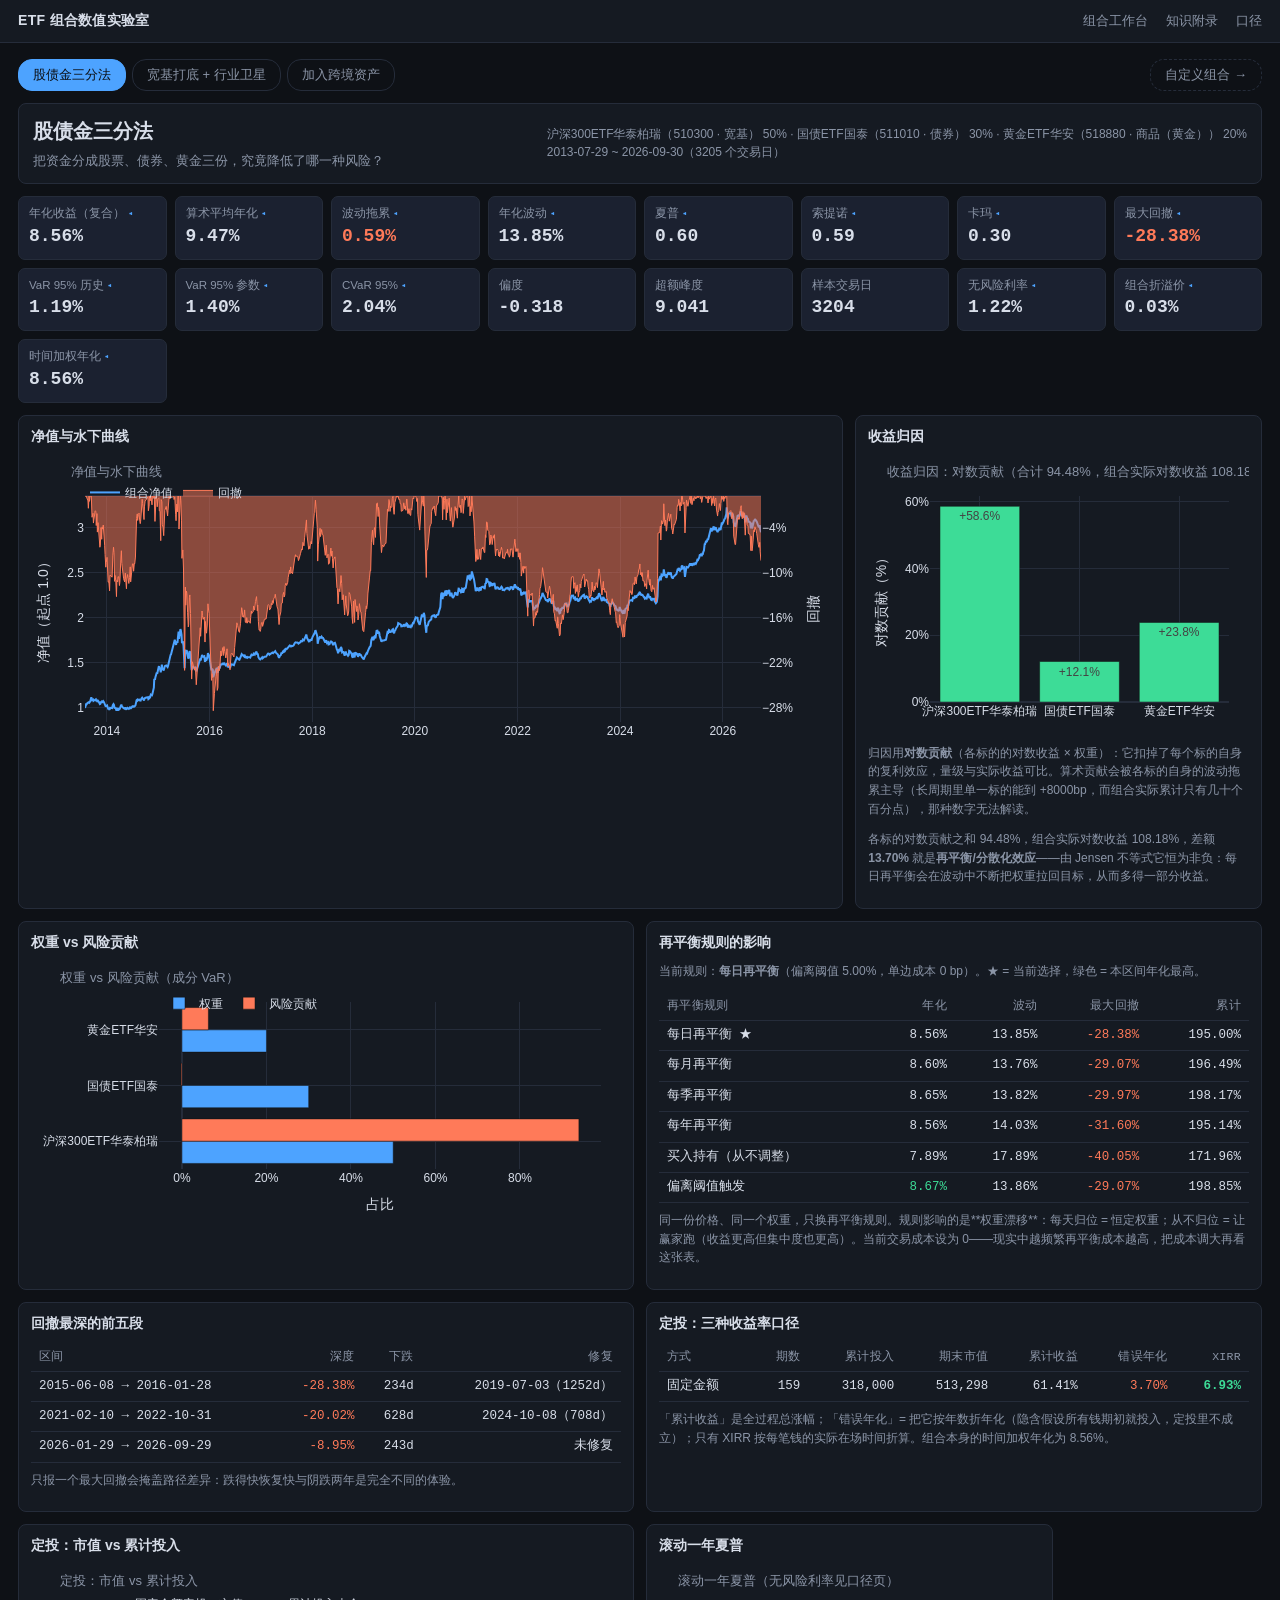
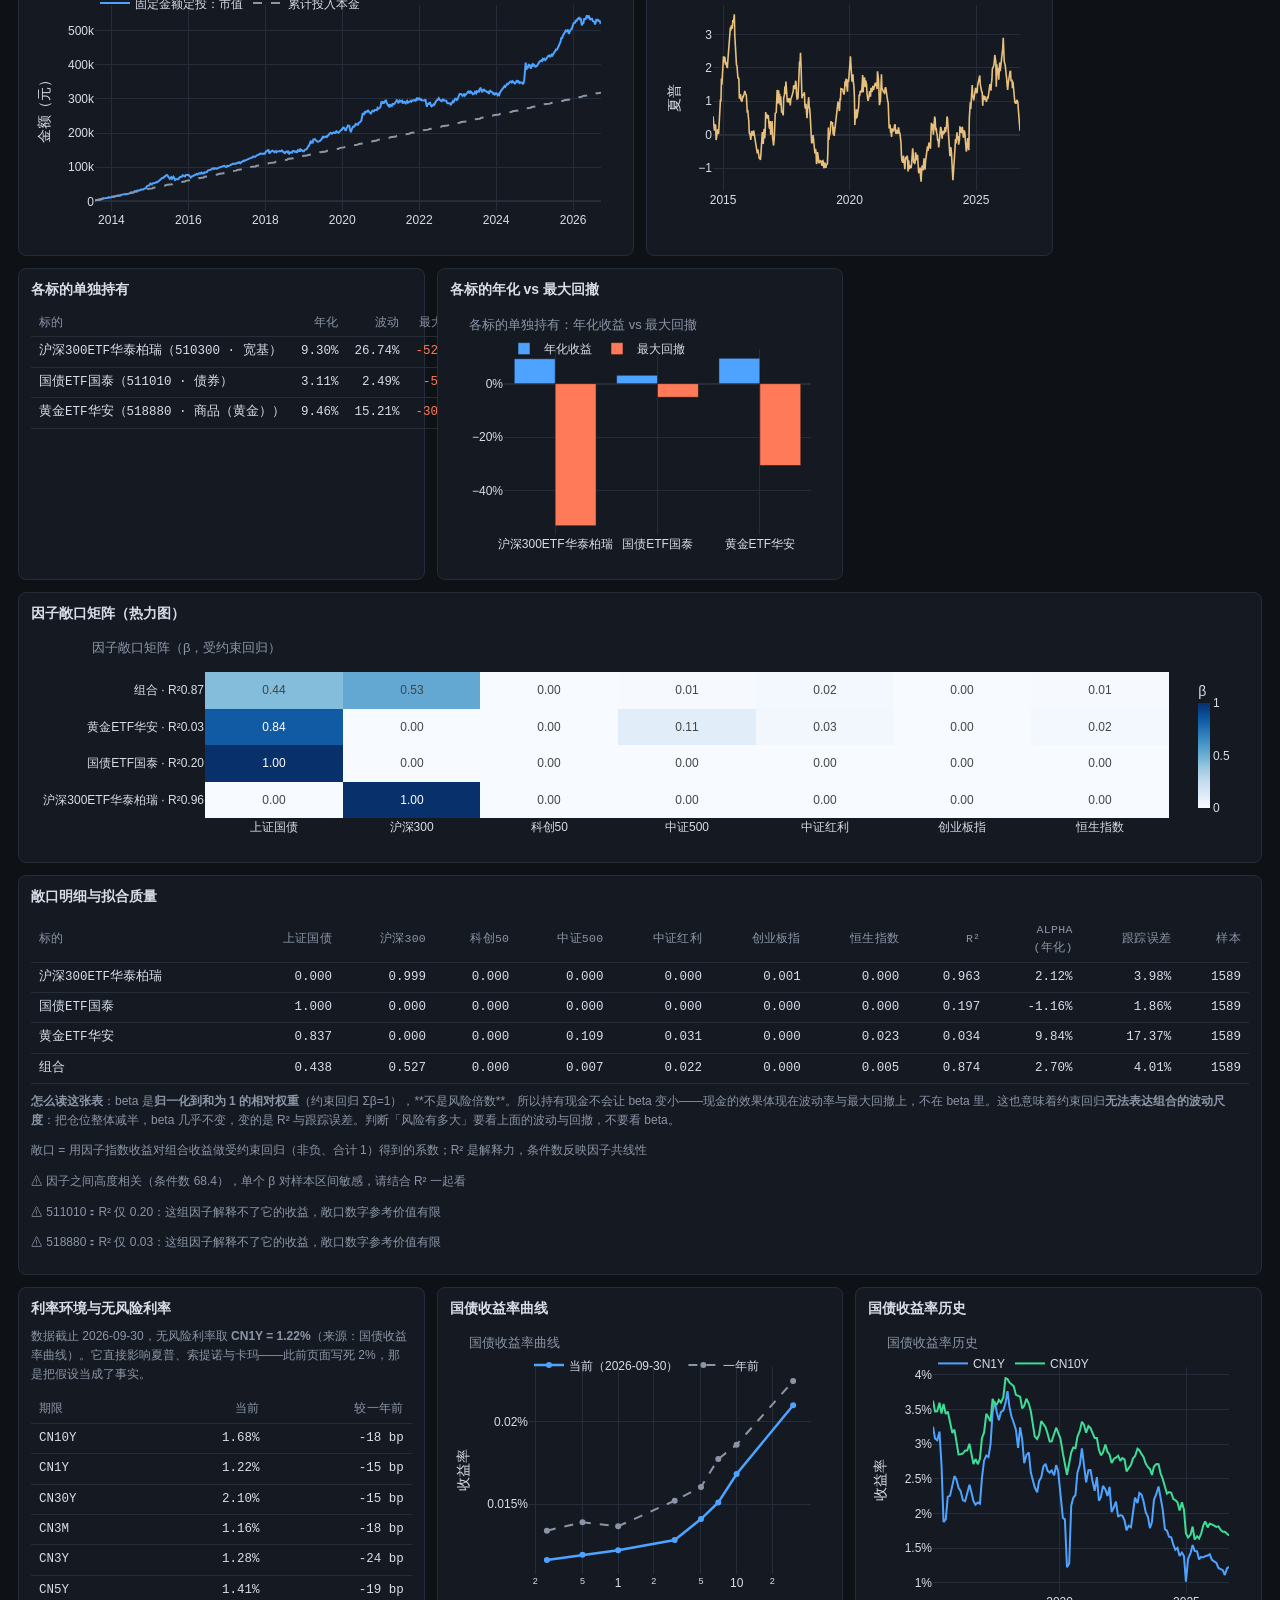
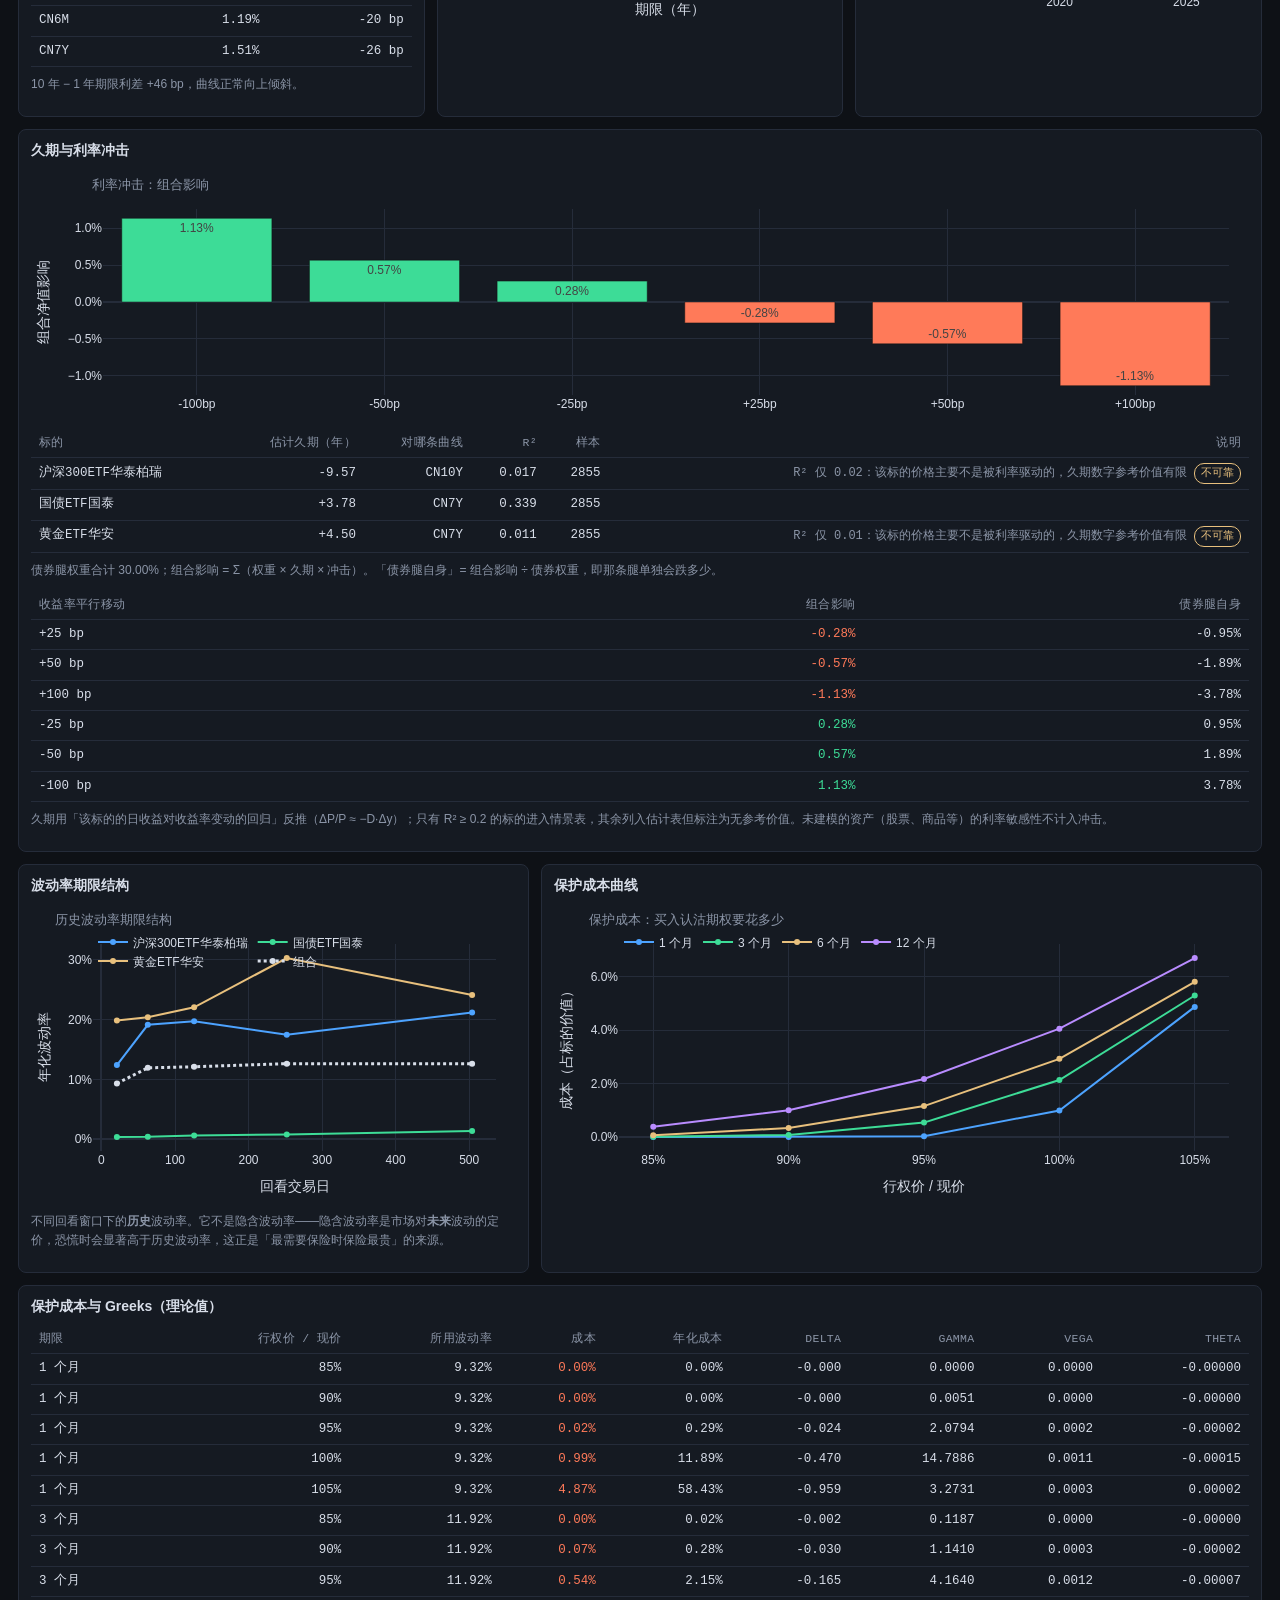
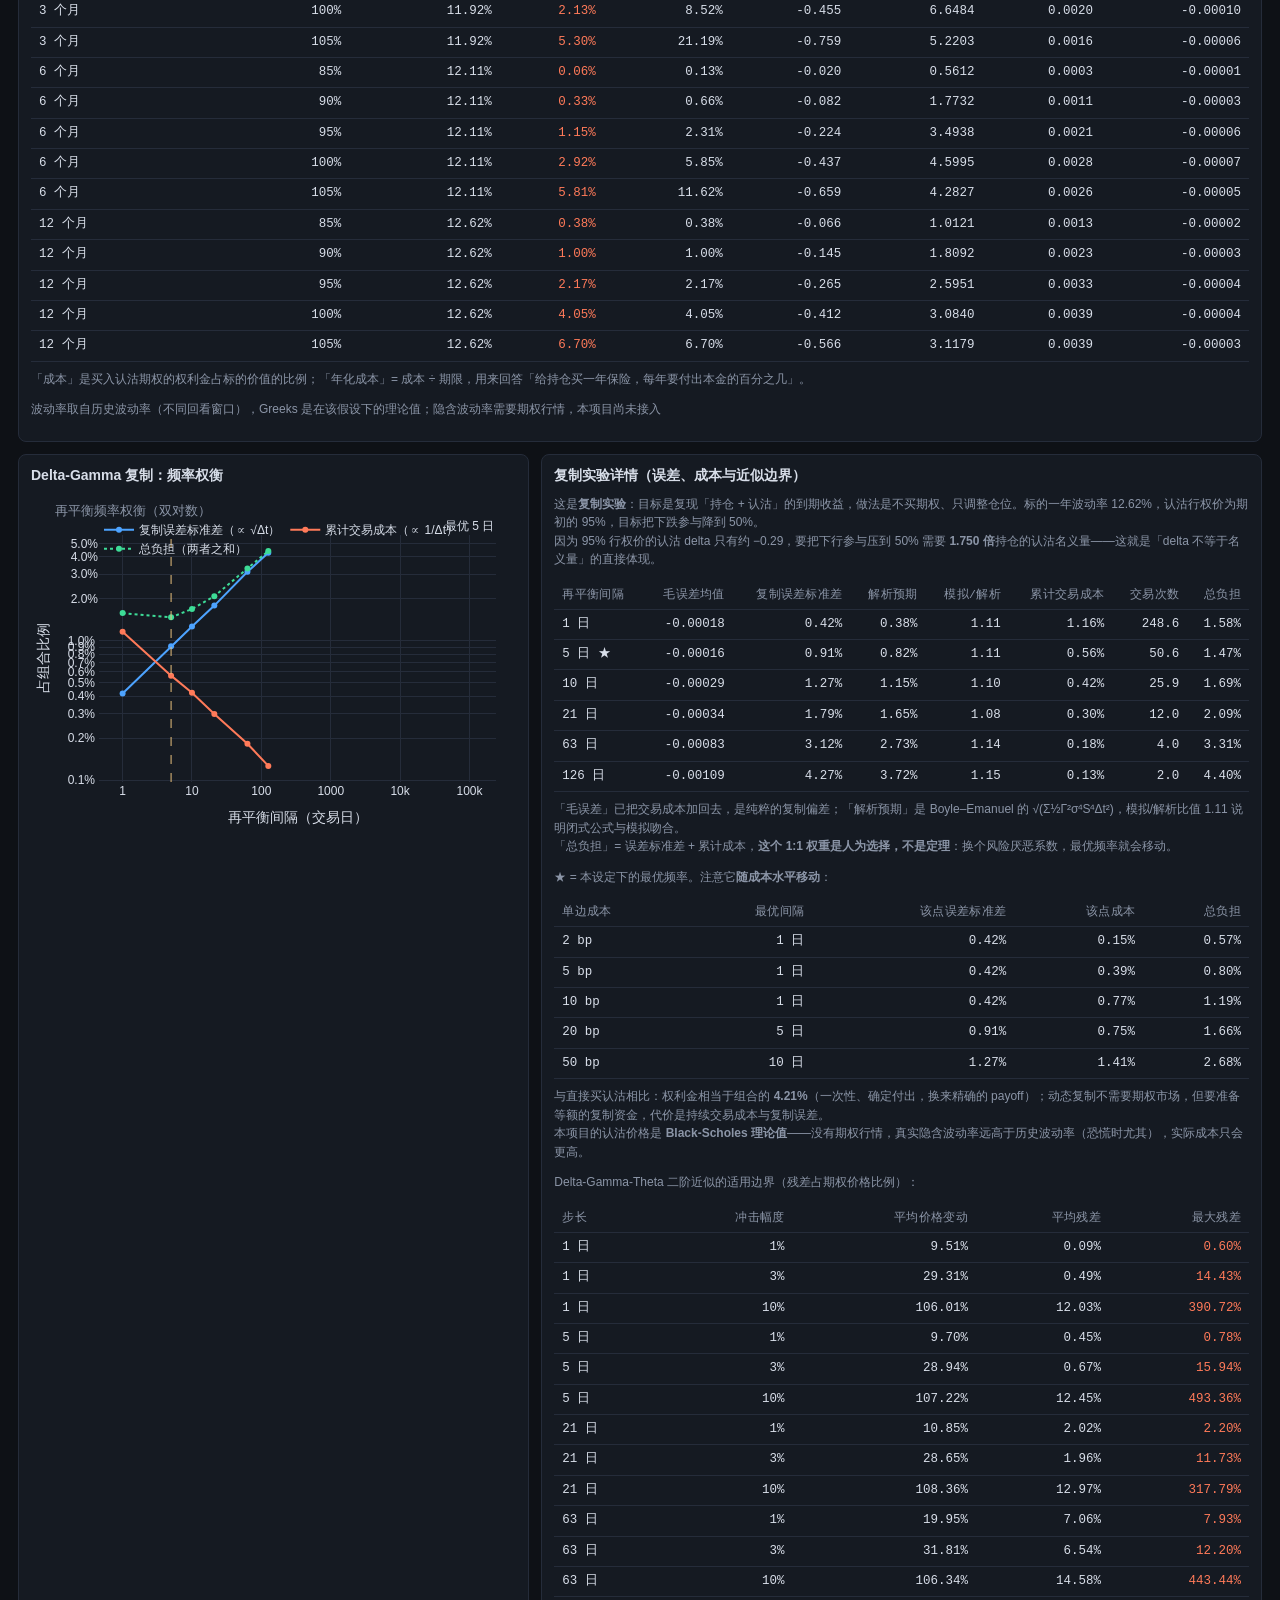
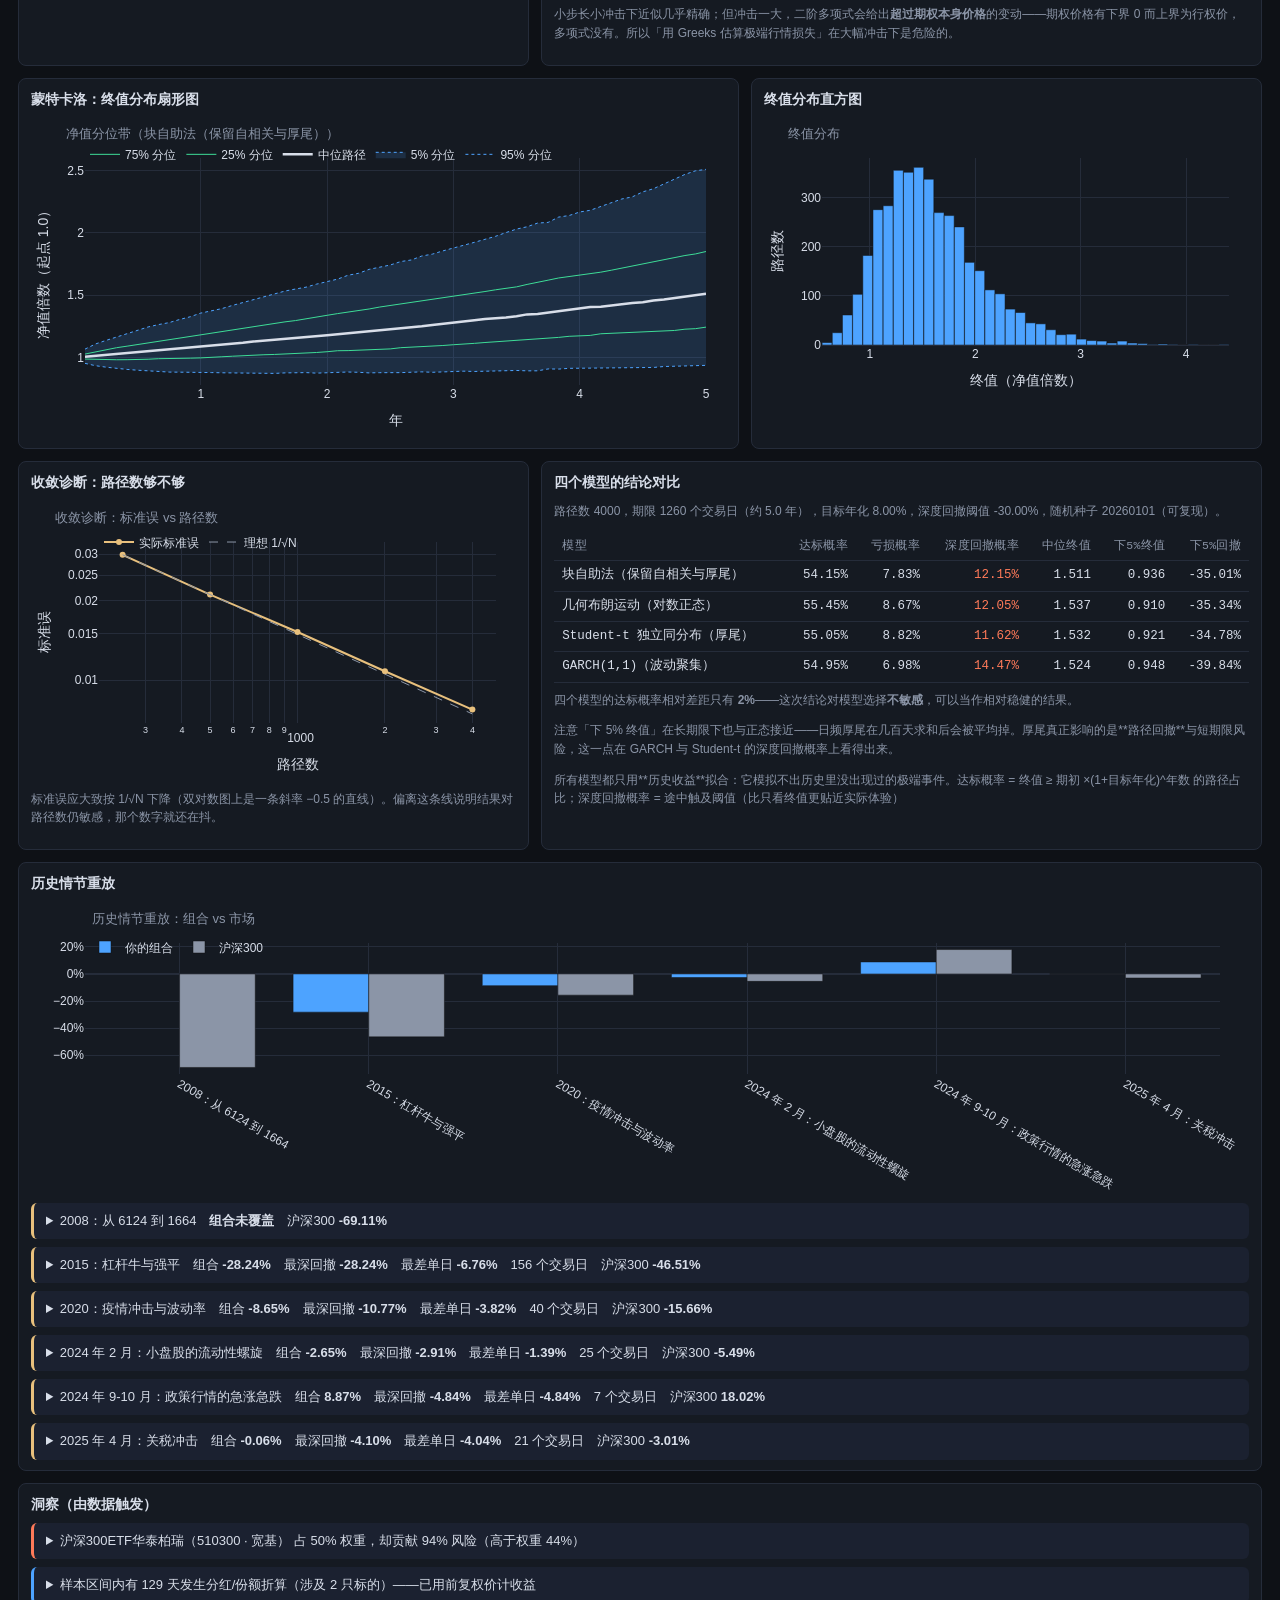
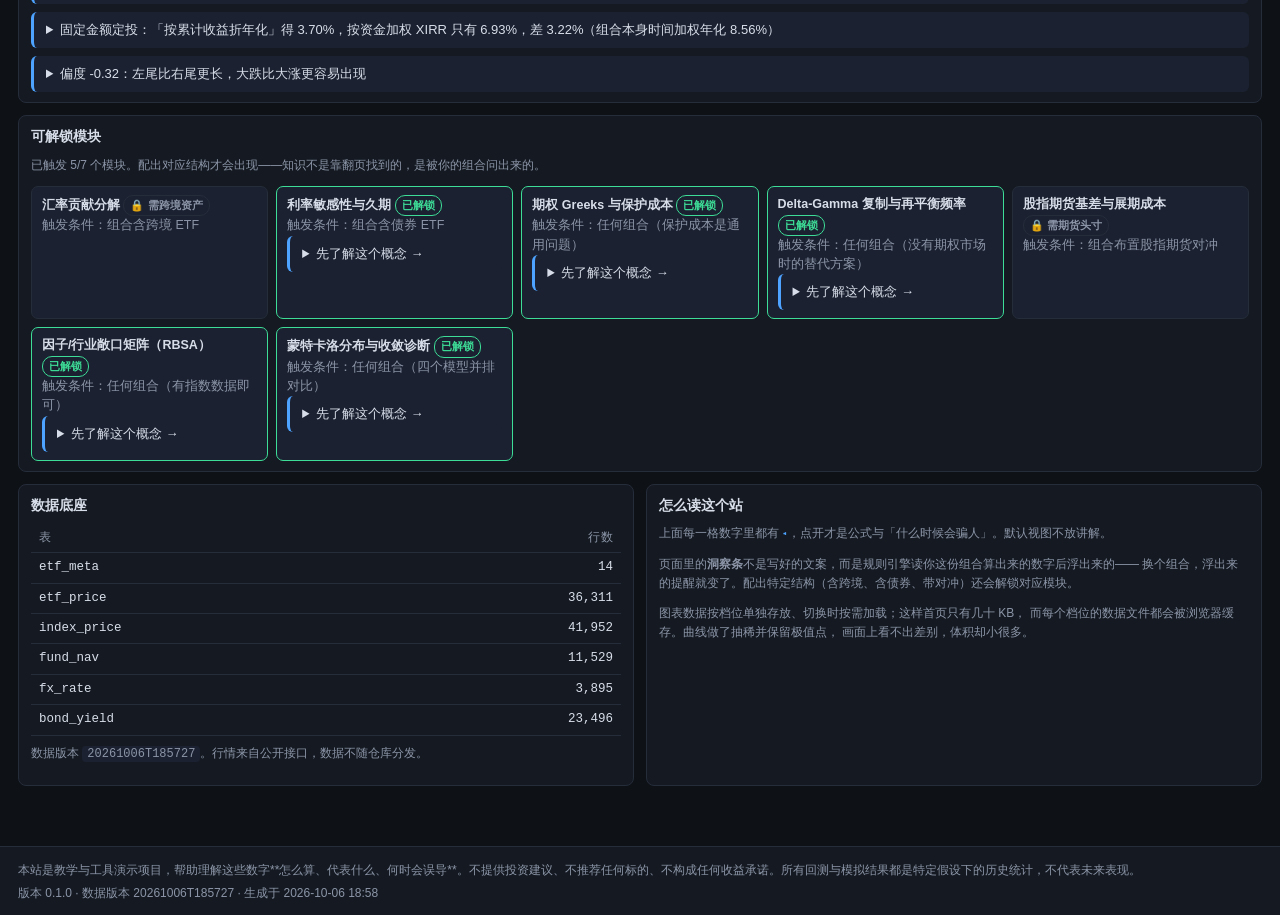
==== commit 91e789c4: "feat: 评估并纳入科创50、标普500、指数增强ETF；RBSA 补入科创50 与恒生指数因子 用户要求加入科创50、标普500 和量化方面的基金，并评估有没有必要。 我用数据回答，结论是三样都有" ====
--- a/docs/index.html
+++ b/docs/index.html
@@ -45,7 +45,7 @@
   <section class="panel span-4"><header><h2>各标的单独持有</h2></header><div><table><thead><tr><th>标的</th><th>年化</th><th>波动</th><th>最大回撤</th></tr></thead><tbody><tr><td>沪深300ETF华泰柏瑞（510300 · 宽基）</td><td>9.30%</td><td>26.74%</td><td class='warn'>-52.97%</td></tr><tr><td>国债ETF国泰（511010 · 债券）</td><td>3.11%</td><td>2.49%</td><td class='warn'>-5.09%</td></tr><tr><td>黄金ETF华安（518880 · 商品（黄金））</td><td>9.46%</td><td>15.21%</td><td class='warn'>-30.52%</td></tr></tbody></table></div></section>
   <section class="panel span-4"><header><h2>各标的年化 vs 最大回撤</h2></header><div><div id="three_asset-fig-per_asset" style="width:100%"></div></div></section>
   <section class="panel span-12"><header><h2>因子敞口矩阵（热力图）</h2></header><div><div id="three_asset-fig-exposure_heatmap" style="width:100%"></div></div></section>
-  <section class="panel span-12"><header><h2>敞口明细与拟合质量</h2></header><div><table><thead><tr><th>标的</th><th>上证国债</th><th>沪深300</th><th>中证500</th><th>中证红利</th><th>创业板指</th><th>R²</th><th>Alpha<br>(年化)</th><th>跟踪误差</th><th>样本</th></tr></thead><tbody><tr><td>沪深300ETF华泰柏瑞</td><td>0.000</td><td>1.000</td><td>0.000</td><td>0.000</td><td>0.000</td><td>0.913</td><td>5.21%</td><td>7.88%</td><td>3204</td></tr><tr><td>国债ETF国泰</td><td>1.000</td><td>0.000</td><td>0.000</td><td>0.000</td><td>0.000</td><td>0.110</td><td>-0.82%</td><td>2.35%</td><td>3204</td></tr><tr><td>黄金ETF华安</td><td>0.950</td><td>0.004</td><td>0.046</td><td>0.000</td><td>0.000</td><td>0.007</td><td>6.43%</td><td>15.15%</td><td>3204</td></tr><tr><td>组合</td><td>0.372</td><td>0.578</td><td>0.000</td><td>0.050</td><td>0.000</td><td>0.899</td><td>3.07%</td><td>4.40%</td><td>3204</td></tr></tbody></table><p class='note'><b>怎么读这张表</b>：beta 是<b>归一化到和为 1 的相对权重</b>（约束回归 Σβ=1），**不是风险倍数**。所以持有现金不会让 beta 变小——现金的效果体现在波动率与最大回撤上，不在 beta 里。这也意味着约束回归<b>无法表达组合的波动尺度</b>：把仓位整体减半，beta 几乎不变，变的是 R² 与跟踪误差。判断「风险有多大」要看上面的波动与回撤，不要看 beta。</p><p class='note'>敞口 = 用因子指数收益对组合收益做受约束回归（非负、合计 1）得到的系数；R² 是解释力，条件数反映因子共线性</p><p class="note warn-text">⚠ 因子之间高度相关（条件数 62.5），单个 β 对样本区间敏感，请结合 R² 一起看</p><p class="note warn-text">⚠ 511010：R² 仅 0.11：这组因子解释不了它的收益，敞口数字参考价值有限</p><p class="note warn-text">⚠ 518880：R² 仅 0.01：这组因子解释不了它的收益，敞口数字参考价值有限</p></div></section>
+  <section class="panel span-12"><header><h2>敞口明细与拟合质量</h2></header><div><table><thead><tr><th>标的</th><th>上证国债</th><th>沪深300</th><th>科创50</th><th>中证500</th><th>中证红利</th><th>创业板指</th><th>恒生指数</th><th>R²</th><th>Alpha<br>(年化)</th><th>跟踪误差</th><th>样本</th></tr></thead><tbody><tr><td>沪深300ETF华泰柏瑞</td><td>0.000</td><td>0.999</td><td>0.000</td><td>0.000</td><td>0.000</td><td>0.001</td><td>0.000</td><td>0.963</td><td>2.12%</td><td>3.98%</td><td>1589</td></tr><tr><td>国债ETF国泰</td><td>1.000</td><td>0.000</td><td>0.000</td><td>0.000</td><td>0.000</td><td>0.000</td><td>0.000</td><td>0.197</td><td>-1.16%</td><td>1.86%</td><td>1589</td></tr><tr><td>黄金ETF华安</td><td>0.837</td><td>0.000</td><td>0.000</td><td>0.109</td><td>0.031</td><td>0.000</td><td>0.023</td><td>0.034</td><td>9.84%</td><td>17.37%</td><td>1589</td></tr><tr><td>组合</td><td>0.438</td><td>0.527</td><td>0.000</td><td>0.007</td><td>0.022</td><td>0.000</td><td>0.005</td><td>0.874</td><td>2.70%</td><td>4.01%</td><td>1589</td></tr></tbody></table><p class='note'><b>怎么读这张表</b>：beta 是<b>归一化到和为 1 的相对权重</b>（约束回归 Σβ=1），**不是风险倍数**。所以持有现金不会让 beta 变小——现金的效果体现在波动率与最大回撤上，不在 beta 里。这也意味着约束回归<b>无法表达组合的波动尺度</b>：把仓位整体减半，beta 几乎不变，变的是 R² 与跟踪误差。判断「风险有多大」要看上面的波动与回撤，不要看 beta。</p><p class='note'>敞口 = 用因子指数收益对组合收益做受约束回归（非负、合计 1）得到的系数；R² 是解释力，条件数反映因子共线性</p><p class="note warn-text">⚠ 因子之间高度相关（条件数 68.4），单个 β 对样本区间敏感，请结合 R² 一起看</p><p class="note warn-text">⚠ 511010：R² 仅 0.20：这组因子解释不了它的收益，敞口数字参考价值有限</p><p class="note warn-text">⚠ 518880：R² 仅 0.03：这组因子解释不了它的收益，敞口数字参考价值有限</p></div></section>
   <section class="panel span-4"><header><h2>利率环境与无风险利率</h2></header><div><p class="note">数据截止 2026-09-30，无风险利率取 <b>CN1Y = 1.22%</b>（来源：国债收益率曲线）。它直接影响夏普、索提诺与卡玛——此前页面写死 2%，那是把假设当成了事实。</p><table><thead><tr><th>期限</th><th>当前</th><th>较一年前</th></tr></thead><tbody><tr><td>CN10Y</td><td>1.68%</td><td>-18 bp</td></tr><tr><td>CN1Y</td><td>1.22%</td><td>-15 bp</td></tr><tr><td>CN30Y</td><td>2.10%</td><td>-15 bp</td></tr><tr><td>CN3M</td><td>1.16%</td><td>-18 bp</td></tr><tr><td>CN3Y</td><td>1.28%</td><td>-24 bp</td></tr><tr><td>CN5Y</td><td>1.41%</td><td>-19 bp</td></tr><tr><td>CN6M</td><td>1.19%</td><td>-20 bp</td></tr><tr><td>CN7Y</td><td>1.51%</td><td>-26 bp</td></tr></tbody></table><p class="note">10 年 − 1 年期限利差 +46 bp，曲线正常向上倾斜。</p></div></section><section class="panel span-4"><header><h2>国债收益率曲线</h2></header><div><div id="three_asset-fig-yield_curve" style="width:100%"></div></div></section><section class="panel span-4"><header><h2>国债收益率历史</h2></header><div><div id="three_asset-fig-yield_history" style="width:100%"></div></div></section>
   <section class="panel span-12"><header><h2>久期与利率冲击</h2></header><div><div id="three_asset-fig-rate_scenarios" style="width:100%"></div><table><thead><tr><th>标的</th><th>估计久期（年）</th><th>对哪条曲线</th><th>R²</th><th>样本</th><th>说明</th></tr></thead><tbody><tr><td>沪深300ETF华泰柏瑞</td><td>-9.57</td><td>CN10Y</td><td>0.017</td><td>2855</td><td class="note">R² 仅 0.02：该标的价格主要不是被利率驱动的，久期数字参考价值有限 <span class='badge pending'>不可靠</span></td></tr><tr><td>国债ETF国泰</td><td>+3.78</td><td>CN7Y</td><td>0.339</td><td>2855</td><td class="note"></td></tr><tr><td>黄金ETF华安</td><td>+4.50</td><td>CN7Y</td><td>0.011</td><td>2855</td><td class="note">R² 仅 0.01：该标的价格主要不是被利率驱动的，久期数字参考价值有限 <span class='badge pending'>不可靠</span></td></tr></tbody></table><p class="note">债券腿权重合计 30.00%；组合影响 = Σ（权重 × 久期 × 冲击）。「债券腿自身」= 组合影响 ÷ 债券权重，即那条腿单独会跌多少。</p><table><thead><tr><th>收益率平行移动</th><th>组合影响</th><th>债券腿自身</th></tr></thead><tbody><tr><td>+25 bp</td><td class="warn">-0.28%</td><td>-0.95%</td></tr><tr><td>+50 bp</td><td class="warn">-0.57%</td><td>-1.89%</td></tr><tr><td>+100 bp</td><td class="warn">-1.13%</td><td>-3.78%</td></tr><tr><td>-25 bp</td><td class="ok">0.28%</td><td>0.95%</td></tr><tr><td>-50 bp</td><td class="ok">0.57%</td><td>1.89%</td></tr><tr><td>-100 bp</td><td class="ok">1.13%</td><td>3.78%</td></tr></tbody></table><p class="note">久期用「该标的的日收益对收益率变动的回归」反推（ΔP/P ≈ −D·Δy）；只有 R² ≥ 0.2 的标的进入情景表，其余列入估计表但标注为无参考价值。未建模的资产（股票、商品等）的利率敏感性不计入冲击。</p></div></section>
   <section class="panel span-5"><header><h2>波动率期限结构</h2></header><div><div id="three_asset-fig-vol_term_structure" style="width:100%"></div><p class='note'>不同回看窗口下的<b>历史</b>波动率。它不是隐含波动率——隐含波动率是市场对<b>未来</b>波动的定价，恐慌时会显著高于历史波动率，这正是「最需要保险时保险最贵」的来源。</p></div></section>
@@ -84,7 +84,7 @@
   <section class="panel span-4"><header><h2>各标的单独持有</h2></header><div><table><thead><tr><th>标的</th><th>年化</th><th>波动</th><th>最大回撤</th></tr></thead><tbody><tr><td>创业板ETF易方达（159915 · 宽基）</td><td>10.14%</td><td>33.73%</td><td class='warn'>-69.58%</td></tr><tr><td>沪深300ETF华泰柏瑞（510300 · 宽基）</td><td>7.42%</td><td>27.15%</td><td class='warn'>-52.97%</td></tr><tr><td>中证500ETF南方（510500 · 宽基）</td><td>8.01%</td><td>28.12%</td><td class='warn'>-65.77%</td></tr></tbody></table></div></section>
   <section class="panel span-4"><header><h2>各标的年化 vs 最大回撤</h2></header><div><div id="broad_plus_industry-fig-per_asset" style="width:100%"></div></div></section>
   <section class="panel span-12"><header><h2>因子敞口矩阵（热力图）</h2></header><div><div id="broad_plus_industry-fig-exposure_heatmap" style="width:100%"></div></div></section>
-  <section class="panel span-12"><header><h2>敞口明细与拟合质量</h2></header><div><table><thead><tr><th>标的</th><th>上证国债</th><th>沪深300</th><th>中证500</th><th>中证红利</th><th>创业板指</th><th>R²</th><th>Alpha<br>(年化)</th><th>跟踪误差</th><th>样本</th></tr></thead><tbody><tr><td>创业板ETF易方达</td><td>0.000</td><td>0.000</td><td>0.000</td><td>0.000</td><td>1.000</td><td>0.953</td><td>1.08%</td><td>7.30%</td><td>3289</td></tr><tr><td>沪深300ETF华泰柏瑞</td><td>0.000</td><td>1.000</td><td>0.000</td><td>0.000</td><td>0.000</td><td>0.910</td><td>5.11%</td><td>8.16%</td><td>3289</td></tr><tr><td>中证500ETF南方</td><td>0.000</td><td>0.000</td><td>1.000</td><td>0.000</td><td>0.000</td><td>0.944</td><td>3.30%</td><td>6.65%</td><td>3289</td></tr><tr><td>组合</td><td>0.000</td><td>0.618</td><td>0.194</td><td>0.000</td><td>0.188</td><td>0.939</td><td>4.05%</td><td>6.60%</td><td>3289</td></tr></tbody></table><p class='note'><b>怎么读这张表</b>：beta 是<b>归一化到和为 1 的相对权重</b>（约束回归 Σβ=1），**不是风险倍数**。所以持有现金不会让 beta 变小——现金的效果体现在波动率与最大回撤上，不在 beta 里。这也意味着约束回归<b>无法表达组合的波动尺度</b>：把仓位整体减半，beta 几乎不变，变的是 R² 与跟踪误差。判断「风险有多大」要看上面的波动与回撤，不要看 beta。</p><p class='note'>敞口 = 用因子指数收益对组合收益做受约束回归（非负、合计 1）得到的系数；R² 是解释力，条件数反映因子共线性</p><p class="note warn-text">⚠ 因子之间高度相关（条件数 61.0），单个 β 对样本区间敏感，请结合 R² 一起看</p></div></section>
+  <section class="panel span-12"><header><h2>敞口明细与拟合质量</h2></header><div><table><thead><tr><th>标的</th><th>上证国债</th><th>沪深300</th><th>科创50</th><th>中证500</th><th>中证红利</th><th>创业板指</th><th>恒生指数</th><th>R²</th><th>Alpha<br>(年化)</th><th>跟踪误差</th><th>样本</th></tr></thead><tbody><tr><td>创业板ETF易方达</td><td>0.000</td><td>0.000</td><td>0.000</td><td>0.000</td><td>0.001</td><td>0.999</td><td>0.000</td><td>0.966</td><td>1.63%</td><td>5.90%</td><td>1588</td></tr><tr><td>沪深300ETF华泰柏瑞</td><td>0.000</td><td>0.999</td><td>0.000</td><td>0.000</td><td>0.000</td><td>0.001</td><td>0.000</td><td>0.962</td><td>2.37%</td><td>4.05%</td><td>1588</td></tr><tr><td>中证500ETF南方</td><td>0.000</td><td>0.000</td><td>0.000</td><td>0.992</td><td>0.000</td><td>0.000</td><td>0.008</td><td>0.958</td><td>1.89%</td><td>4.84%</td><td>1588</td></tr><tr><td>组合</td><td>0.000</td><td>0.624</td><td>0.000</td><td>0.166</td><td>0.000</td><td>0.210</td><td>0.000</td><td>0.970</td><td>2.20%</td><td>3.87%</td><td>1588</td></tr></tbody></table><p class='note'><b>怎么读这张表</b>：beta 是<b>归一化到和为 1 的相对权重</b>（约束回归 Σβ=1），**不是风险倍数**。所以持有现金不会让 beta 变小——现金的效果体现在波动率与最大回撤上，不在 beta 里。这也意味着约束回归<b>无法表达组合的波动尺度</b>：把仓位整体减半，beta 几乎不变，变的是 R² 与跟踪误差。判断「风险有多大」要看上面的波动与回撤，不要看 beta。</p><p class='note'>敞口 = 用因子指数收益对组合收益做受约束回归（非负、合计 1）得到的系数；R² 是解释力，条件数反映因子共线性</p><p class="note warn-text">⚠ 因子之间高度相关（条件数 68.4），单个 β 对样本区间敏感，请结合 R² 一起看</p></div></section>
   <section class="panel span-4"><header><h2>利率环境与无风险利率</h2></header><div><p class="note">数据截止 2026-09-30，无风险利率取 <b>CN1Y = 1.22%</b>（来源：国债收益率曲线）。它直接影响夏普、索提诺与卡玛——此前页面写死 2%，那是把假设当成了事实。</p><table><thead><tr><th>期限</th><th>当前</th><th>较一年前</th></tr></thead><tbody><tr><td>CN10Y</td><td>1.68%</td><td>-18 bp</td></tr><tr><td>CN1Y</td><td>1.22%</td><td>-15 bp</td></tr><tr><td>CN30Y</td><td>2.10%</td><td>-15 bp</td></tr><tr><td>CN3M</td><td>1.16%</td><td>-18 bp</td></tr><tr><td>CN3Y</td><td>1.28%</td><td>-24 bp</td></tr><tr><td>CN5Y</td><td>1.41%</td><td>-19 bp</td></tr><tr><td>CN6M</td><td>1.19%</td><td>-20 bp</td></tr><tr><td>CN7Y</td><td>1.51%</td><td>-26 bp</td></tr></tbody></table><p class="note">10 年 − 1 年期限利差 +46 bp，曲线正常向上倾斜。</p></div></section><section class="panel span-4"><header><h2>国债收益率曲线</h2></header><div><div id="broad_plus_industry-fig-yield_curve" style="width:100%"></div></div></section><section class="panel span-4"><header><h2>国债收益率历史</h2></header><div><div id="broad_plus_industry-fig-yield_history" style="width:100%"></div></div></section>
   
   <section class="panel span-5"><header><h2>波动率期限结构</h2></header><div><div id="broad_plus_industry-fig-vol_term_structure" style="width:100%"></div><p class='note'>不同回看窗口下的<b>历史</b>波动率。它不是隐含波动率——隐含波动率是市场对<b>未来</b>波动的定价，恐慌时会显著高于历史波动率，这正是「最需要保险时保险最贵」的来源。</p></div></section>
@@ -123,7 +123,7 @@
   <section class="panel span-4"><header><h2>各标的单独持有</h2></header><div><table><thead><tr><th>标的</th><th>年化</th><th>波动</th><th>最大回撤</th></tr></thead><tbody><tr><td>恒生ETF华夏（159920 · 跨境）</td><td>3.18%</td><td>21.01%</td><td class='warn'>-47.31%</td></tr><tr><td>沪深300ETF华泰柏瑞（510300 · 宽基）</td><td>7.63%</td><td>27.12%</td><td class='warn'>-52.97%</td></tr><tr><td>纳指ETF国泰（513100 · 跨境）</td><td>20.28%</td><td>21.47%</td><td class='warn'>-28.49%</td></tr></tbody></table></div></section>
   <section class="panel span-4"><header><h2>各标的年化 vs 最大回撤</h2></header><div><div id="cross_border-fig-per_asset" style="width:100%"></div></div></section>
   <section class="panel span-12"><header><h2>因子敞口矩阵（热力图）</h2></header><div><div id="cross_border-fig-exposure_heatmap" style="width:100%"></div></div></section>
-  <section class="panel span-12"><header><h2>敞口明细与拟合质量</h2></header><div><table><thead><tr><th>标的</th><th>上证国债</th><th>沪深300</th><th>中证500</th><th>中证红利</th><th>创业板指</th><th>R²</th><th>Alpha<br>(年化)</th><th>跟踪误差</th><th>样本</th></tr></thead><tbody><tr><td>恒生ETF华夏</td><td>0.387</td><td>0.578</td><td>0.000</td><td>0.035</td><td>0.000</td><td>0.375</td><td>-0.25%</td><td>16.61%</td><td>3253</td></tr><tr><td>沪深300ETF华泰柏瑞</td><td>0.000</td><td>1.000</td><td>0.000</td><td>0.000</td><td>0.000</td><td>0.910</td><td>4.72%</td><td>8.12%</td><td>3253</td></tr><tr><td>纳指ETF国泰</td><td>0.687</td><td>0.222</td><td>0.017</td><td>0.000</td><td>0.074</td><td>0.103</td><td>17.39%</td><td>20.30%</td><td>3253</td></tr><tr><td>组合</td><td>0.159</td><td>0.801</td><td>0.000</td><td>0.041</td><td>0.000</td><td>0.823</td><td>7.09%</td><td>8.23%</td><td>3253</td></tr></tbody></table><p class='note'><b>怎么读这张表</b>：beta 是<b>归一化到和为 1 的相对权重</b>（约束回归 Σβ=1），**不是风险倍数**。所以持有现金不会让 beta 变小——现金的效果体现在波动率与最大回撤上，不在 beta 里。这也意味着约束回归<b>无法表达组合的波动尺度</b>：把仓位整体减半，beta 几乎不变，变的是 R² 与跟踪误差。判断「风险有多大」要看上面的波动与回撤，不要看 beta。</p><p class='note'>敞口 = 用因子指数收益对组合收益做受约束回归（非负、合计 1）得到的系数；R² 是解释力，条件数反映因子共线性</p><p class="note warn-text">⚠ 因子之间高度相关（条件数 62.8），单个 β 对样本区间敏感，请结合 R² 一起看</p><p class="note warn-text">⚠ 159920：R² 仅 0.37：这组因子解释不了它的收益，敞口数字参考价值有限</p><p class="note warn-text">⚠ 513100：R² 仅 0.10：这组因子解释不了它的收益，敞口数字参考价值有限</p></div></section>
+  <section class="panel span-12"><header><h2>敞口明细与拟合质量</h2></header><div><table><thead><tr><th>标的</th><th>上证国债</th><th>沪深300</th><th>科创50</th><th>中证500</th><th>中证红利</th><th>创业板指</th><th>恒生指数</th><th>R²</th><th>Alpha<br>(年化)</th><th>跟踪误差</th><th>样本</th></tr></thead><tbody><tr><td>恒生ETF华夏</td><td>0.073</td><td>0.114</td><td>0.000</td><td>0.000</td><td>0.050</td><td>0.000</td><td>0.764</td><td>0.870</td><td>-0.11%</td><td>7.90%</td><td>1588</td></tr><tr><td>沪深300ETF华泰柏瑞</td><td>0.000</td><td>1.000</td><td>0.000</td><td>0.000</td><td>0.000</td><td>0.000</td><td>0.000</td><td>0.962</td><td>1.87%</td><td>4.05%</td><td>1588</td></tr><tr><td>纳指ETF国泰</td><td>0.487</td><td>0.000</td><td>0.058</td><td>0.051</td><td>0.006</td><td>0.059</td><td>0.339</td><td>0.194</td><td>21.27%</td><td>22.59%</td><td>1588</td></tr><tr><td>组合</td><td>0.120</td><td>0.575</td><td>0.011</td><td>0.001</td><td>0.025</td><td>0.015</td><td>0.252</td><td>0.833</td><td>7.12%</td><td>7.43%</td><td>1588</td></tr></tbody></table><p class='note'><b>怎么读这张表</b>：beta 是<b>归一化到和为 1 的相对权重</b>（约束回归 Σβ=1），**不是风险倍数**。所以持有现金不会让 beta 变小——现金的效果体现在波动率与最大回撤上，不在 beta 里。这也意味着约束回归<b>无法表达组合的波动尺度</b>：把仓位整体减半，beta 几乎不变，变的是 R² 与跟踪误差。判断「风险有多大」要看上面的波动与回撤，不要看 beta。</p><p class='note'>敞口 = 用因子指数收益对组合收益做受约束回归（非负、合计 1）得到的系数；R² 是解释力，条件数反映因子共线性</p><p class="note warn-text">⚠ 因子之间高度相关（条件数 68.4），单个 β 对样本区间敏感，请结合 R² 一起看</p><p class="note warn-text">⚠ 513100：R² 仅 0.19：这组因子解释不了它的收益，敞口数字参考价值有限</p></div></section>
   <section class="panel span-4"><header><h2>利率环境与无风险利率</h2></header><div><p class="note">数据截止 2026-09-30，无风险利率取 <b>CN1Y = 1.22%</b>（来源：国债收益率曲线）。它直接影响夏普、索提诺与卡玛——此前页面写死 2%，那是把假设当成了事实。</p><table><thead><tr><th>期限</th><th>当前</th><th>较一年前</th></tr></thead><tbody><tr><td>CN10Y</td><td>1.68%</td><td>-18 bp</td></tr><tr><td>CN1Y</td><td>1.22%</td><td>-15 bp</td></tr><tr><td>CN30Y</td><td>2.10%</td><td>-15 bp</td></tr><tr><td>CN3M</td><td>1.16%</td><td>-18 bp</td></tr><tr><td>CN3Y</td><td>1.28%</td><td>-24 bp</td></tr><tr><td>CN5Y</td><td>1.41%</td><td>-19 bp</td></tr><tr><td>CN6M</td><td>1.19%</td><td>-20 bp</td></tr><tr><td>CN7Y</td><td>1.51%</td><td>-26 bp</td></tr></tbody></table><p class="note">10 年 − 1 年期限利差 +46 bp，曲线正常向上倾斜。</p></div></section><section class="panel span-4"><header><h2>国债收益率曲线</h2></header><div><div id="cross_border-fig-yield_curve" style="width:100%"></div></div></section><section class="panel span-4"><header><h2>国债收益率历史</h2></header><div><div id="cross_border-fig-yield_history" style="width:100%"></div></div></section>
   
   <section class="panel span-5"><header><h2>波动率期限结构</h2></header><div><div id="cross_border-fig-vol_term_structure" style="width:100%"></div><p class='note'>不同回看窗口下的<b>历史</b>波动率。它不是隐含波动率——隐含波动率是市场对<b>未来</b>波动的定价，恐慌时会显著高于历史波动率，这正是「最需要保险时保险最贵」的来源。</p></div></section>
@@ -142,7 +142,7 @@
 </section></div>
 </div>
 <div class="grid" style="margin-top:12px">
-  <section class="panel span-6"><header><h2>数据底座</h2></header><div><table><thead><tr><th>表</th><th>行数</th></tr></thead><tbody><tr><td>etf_meta</td><td>10</td></tr><tr><td>etf_price</td><td>29,754</td></tr><tr><td>index_price</td><td>35,157</td></tr><tr><td>fund_nav</td><td>11,529</td></tr><tr><td>fx_rate</td><td>3,895</td></tr><tr><td>bond_yield</td><td>23,496</td></tr></tbody></table><p class='note'>数据版本 <code>20261006T182859</code>。行情来自公开接口，数据不随仓库分发。</p></div></section>
+  <section class="panel span-6"><header><h2>数据底座</h2></header><div><table><thead><tr><th>表</th><th>行数</th></tr></thead><tbody><tr><td>etf_meta</td><td>14</td></tr><tr><td>etf_price</td><td>36,311</td></tr><tr><td>index_price</td><td>41,952</td></tr><tr><td>fund_nav</td><td>11,529</td></tr><tr><td>fx_rate</td><td>3,895</td></tr><tr><td>bond_yield</td><td>23,496</td></tr></tbody></table><p class='note'>数据版本 <code>20261006T185727</code>。行情来自公开接口，数据不随仓库分发。</p></div></section>
   <section class="panel span-6"><header><h2>怎么读这个站</h2></header><div><p class="note">上面每一格数字里都有 <span class="hintmark">◂</span>，点开才是公式与「什么时候会骗人」。默认视图不放讲解。</p>
   <p class="note">页面里的<b>洞察条</b>不是写好的文案，而是规则引擎读你这份组合算出来的数字后浮出来的——
   换个组合，浮出来的提醒就变了。配出特定结构（含跨境、含债券、带对冲）还会解锁对应模块。</p>
@@ -156,7 +156,7 @@
 </main>
 <footer>
   <p class="disclaimer">本站是教学与工具演示项目，帮助理解这些数字**怎么算、代表什么、何时会误导**。不提供投资建议、不推荐任何标的、不构成任何收益承诺。所有回测与模拟结果都是特定假设下的历史统计，不代表未来表现。</p>
-  <p class="meta">版本 0.1.0 · 数据版本 20261006T182859 · 生成于 2026-10-06 18:44</p>
+  <p class="meta">版本 0.1.0 · 数据版本 20261006T185727 · 生成于 2026-10-06 18:58</p>
 </footer>
 </body>
 </html>
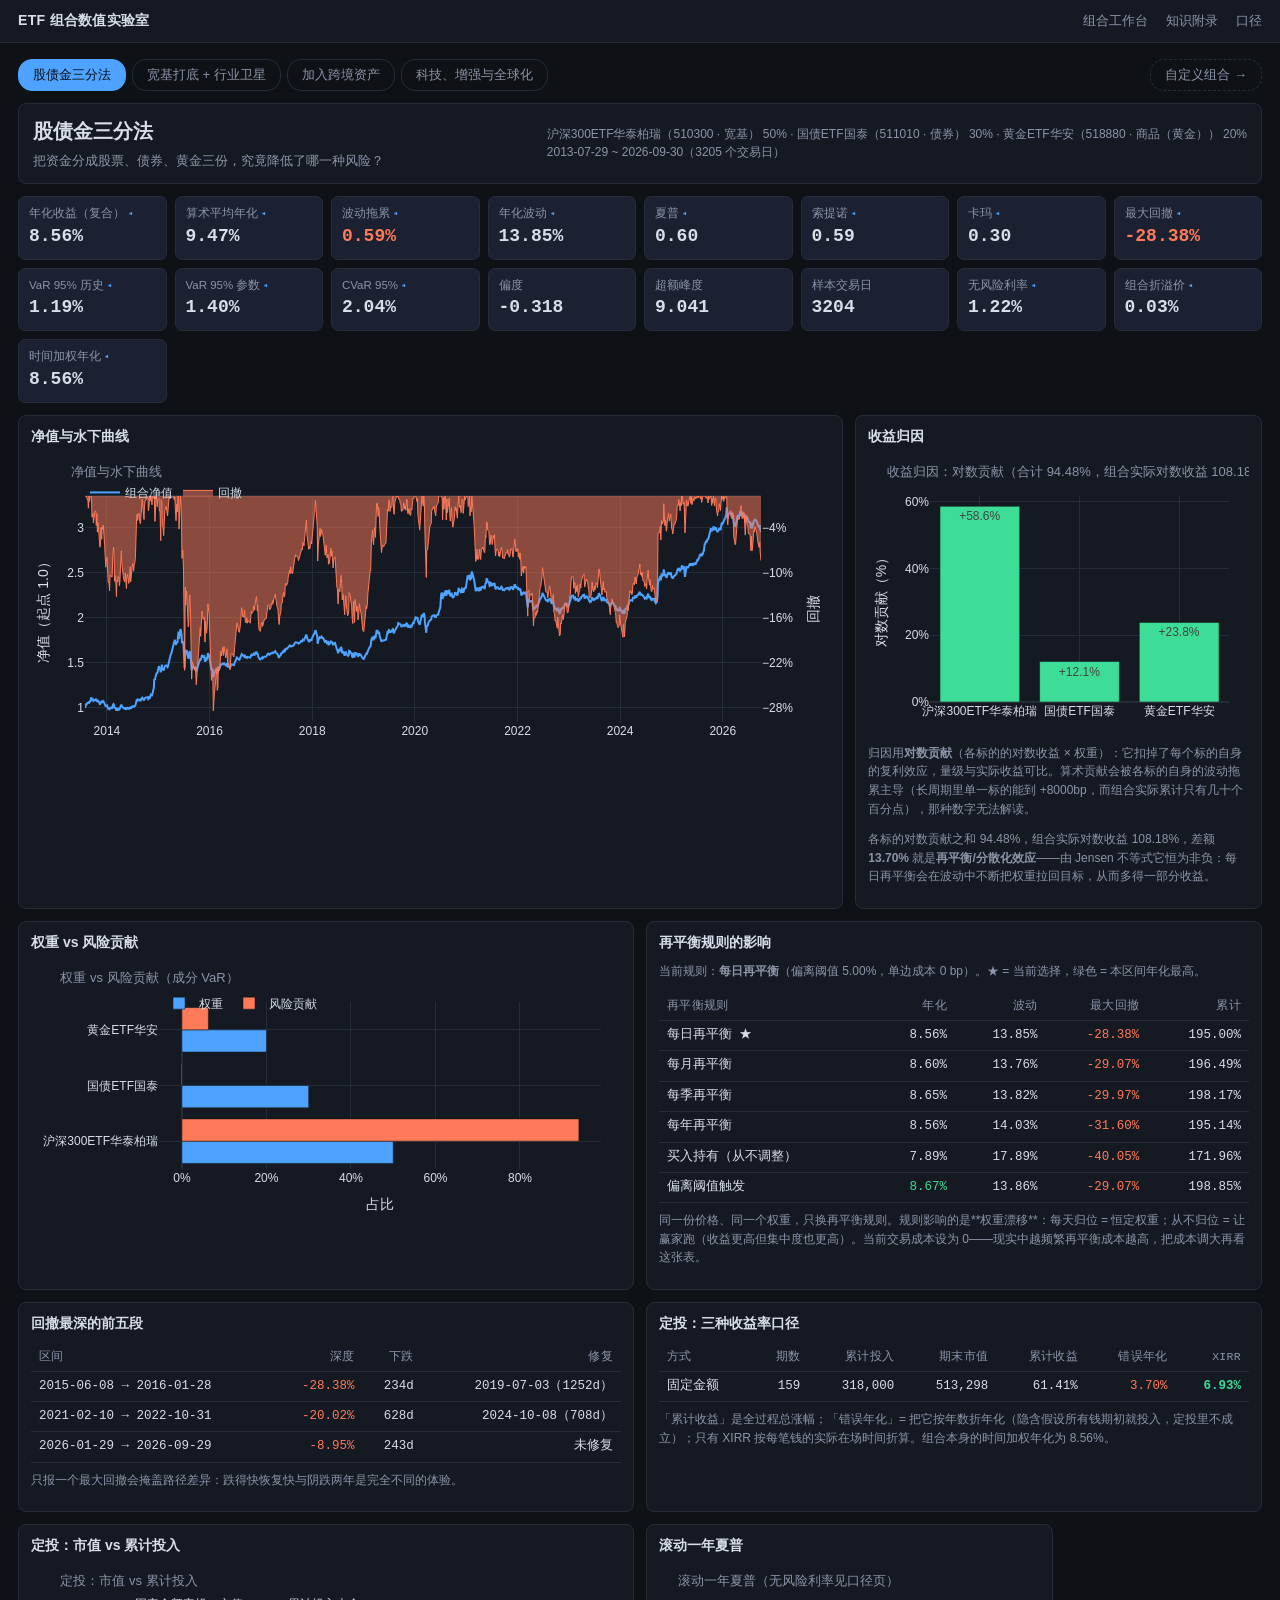
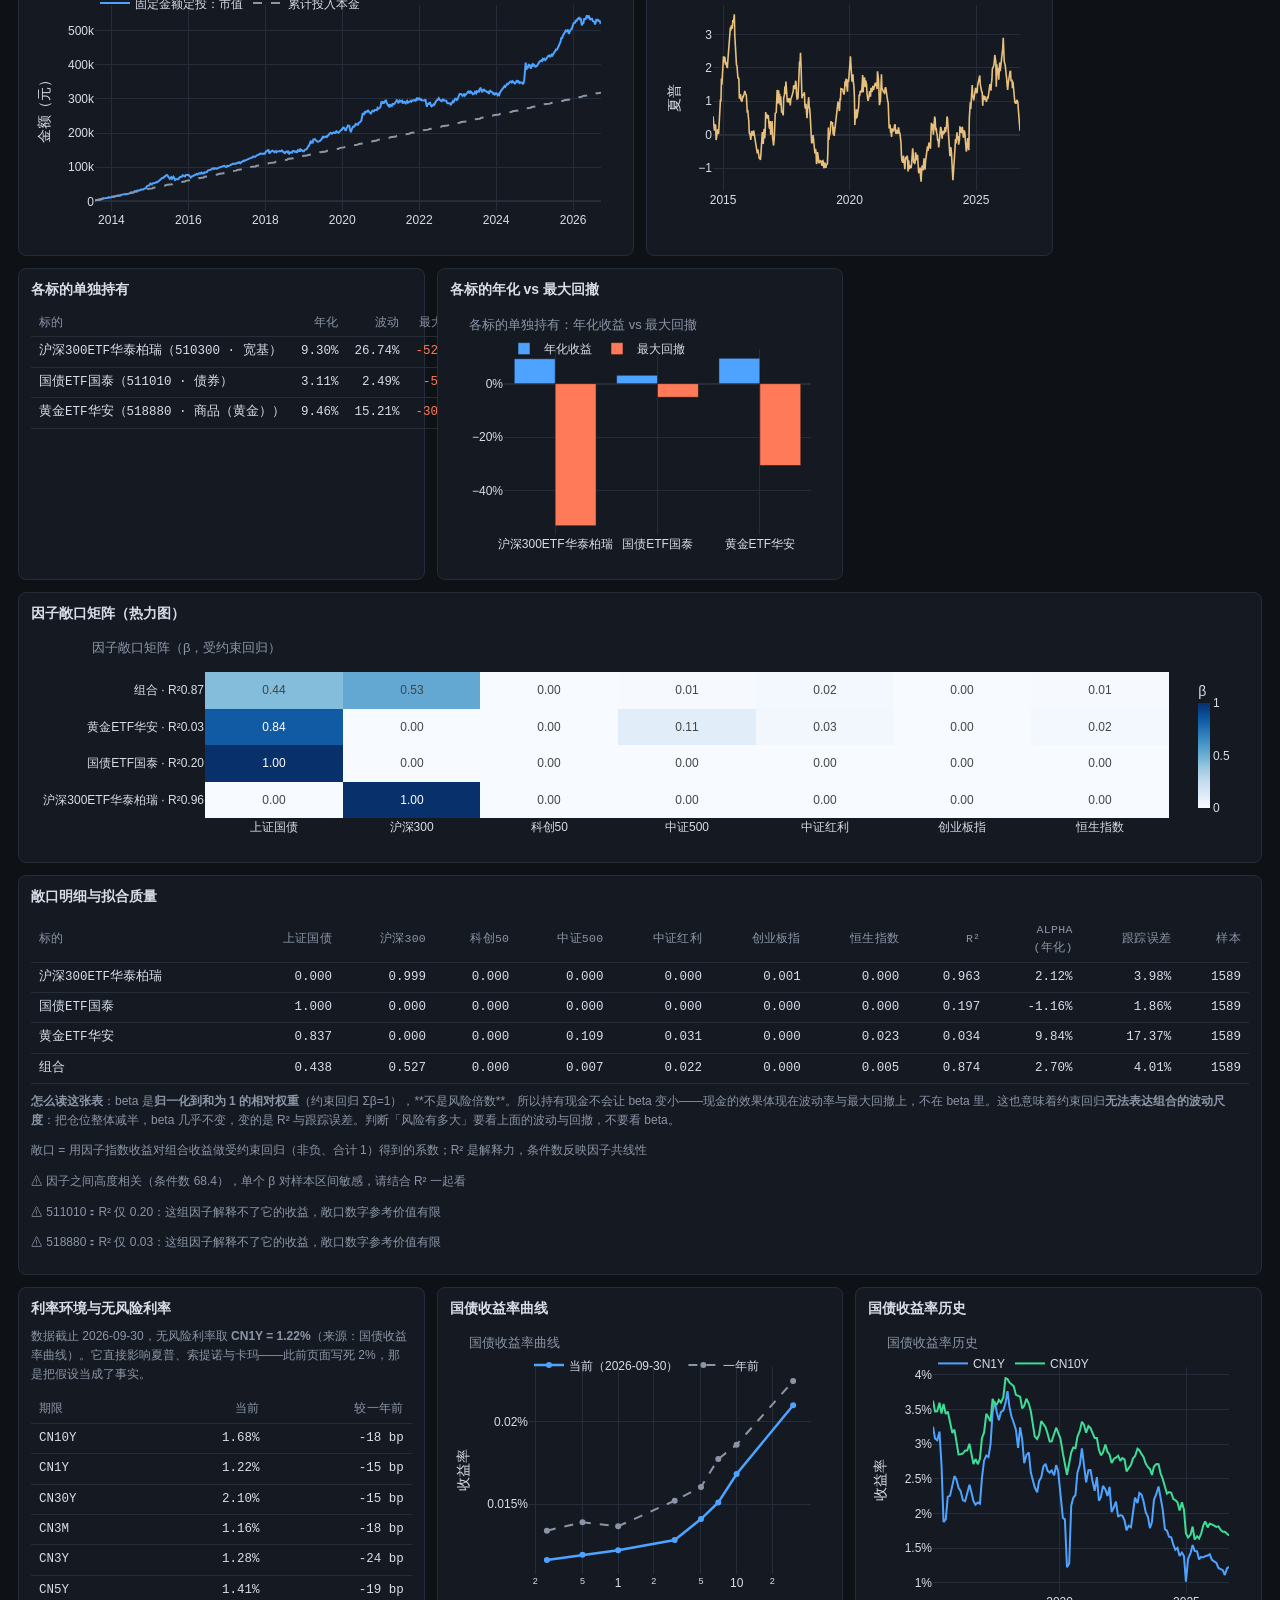
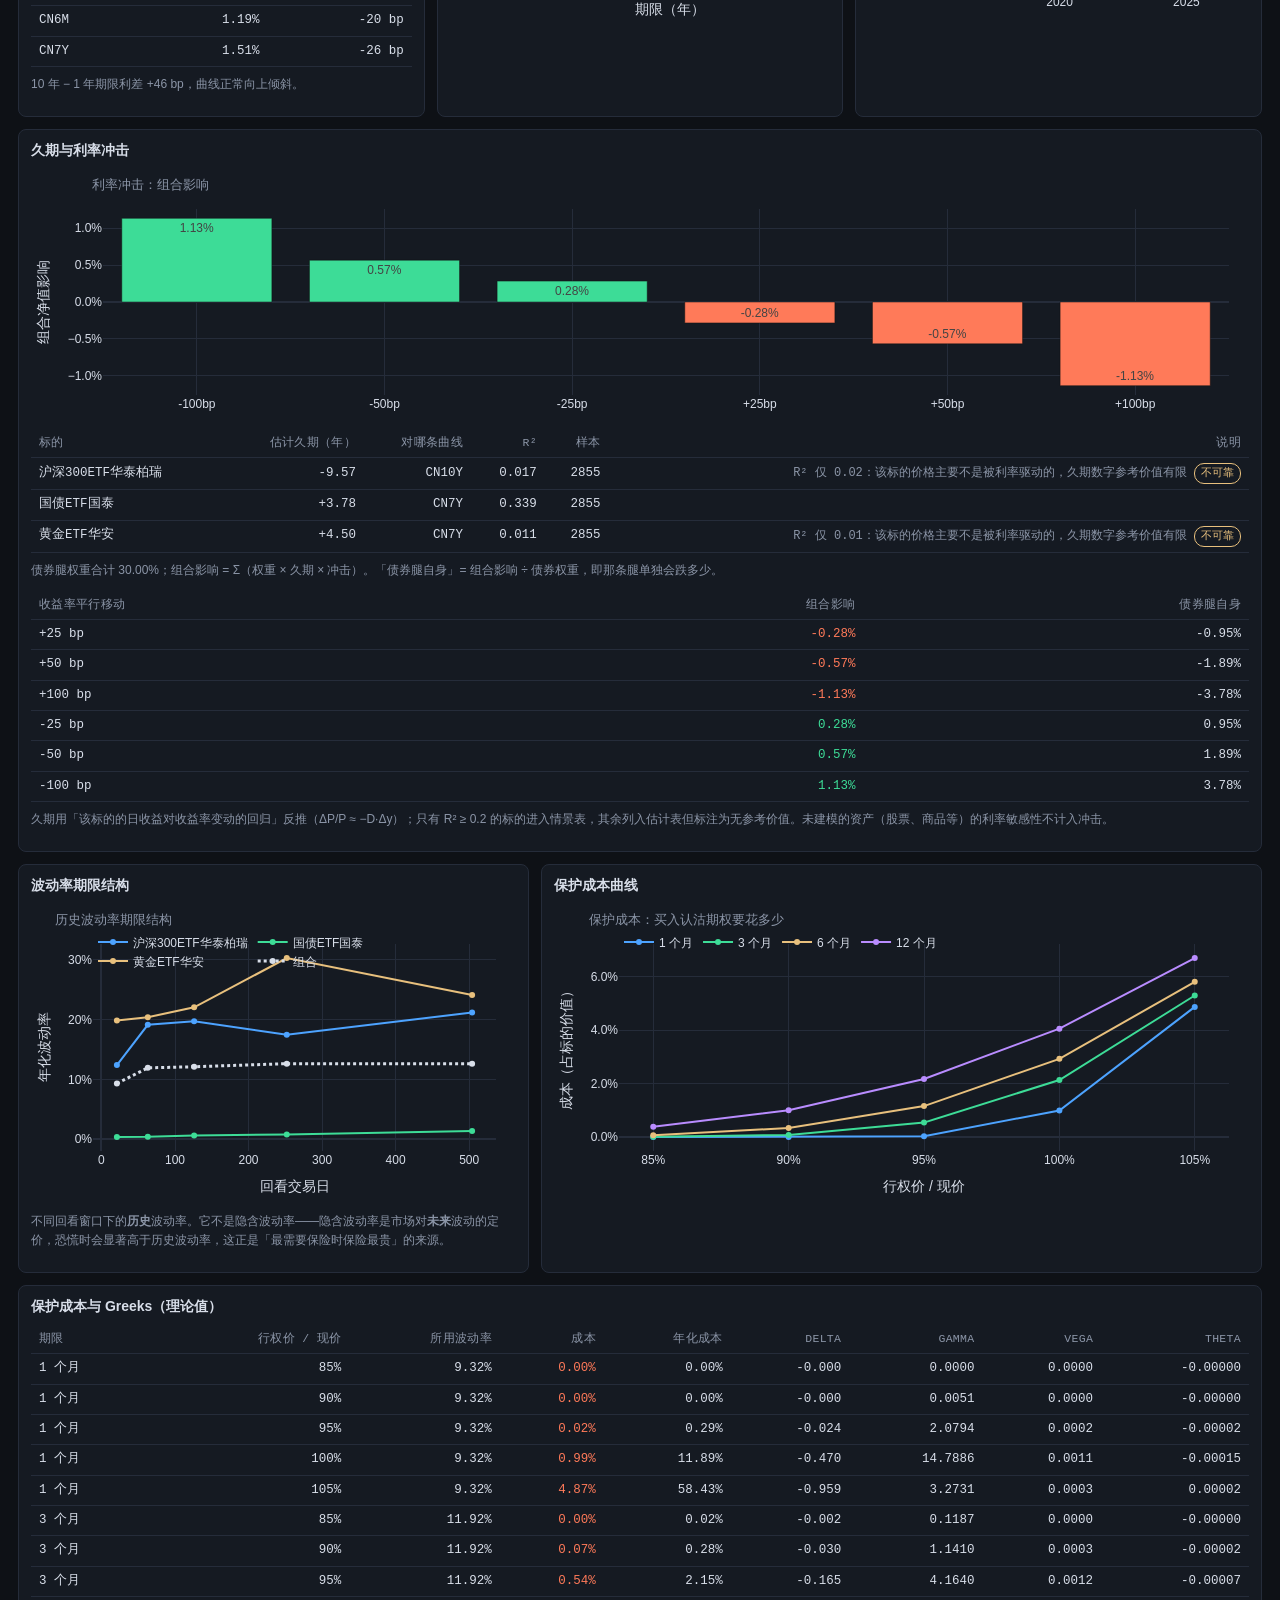
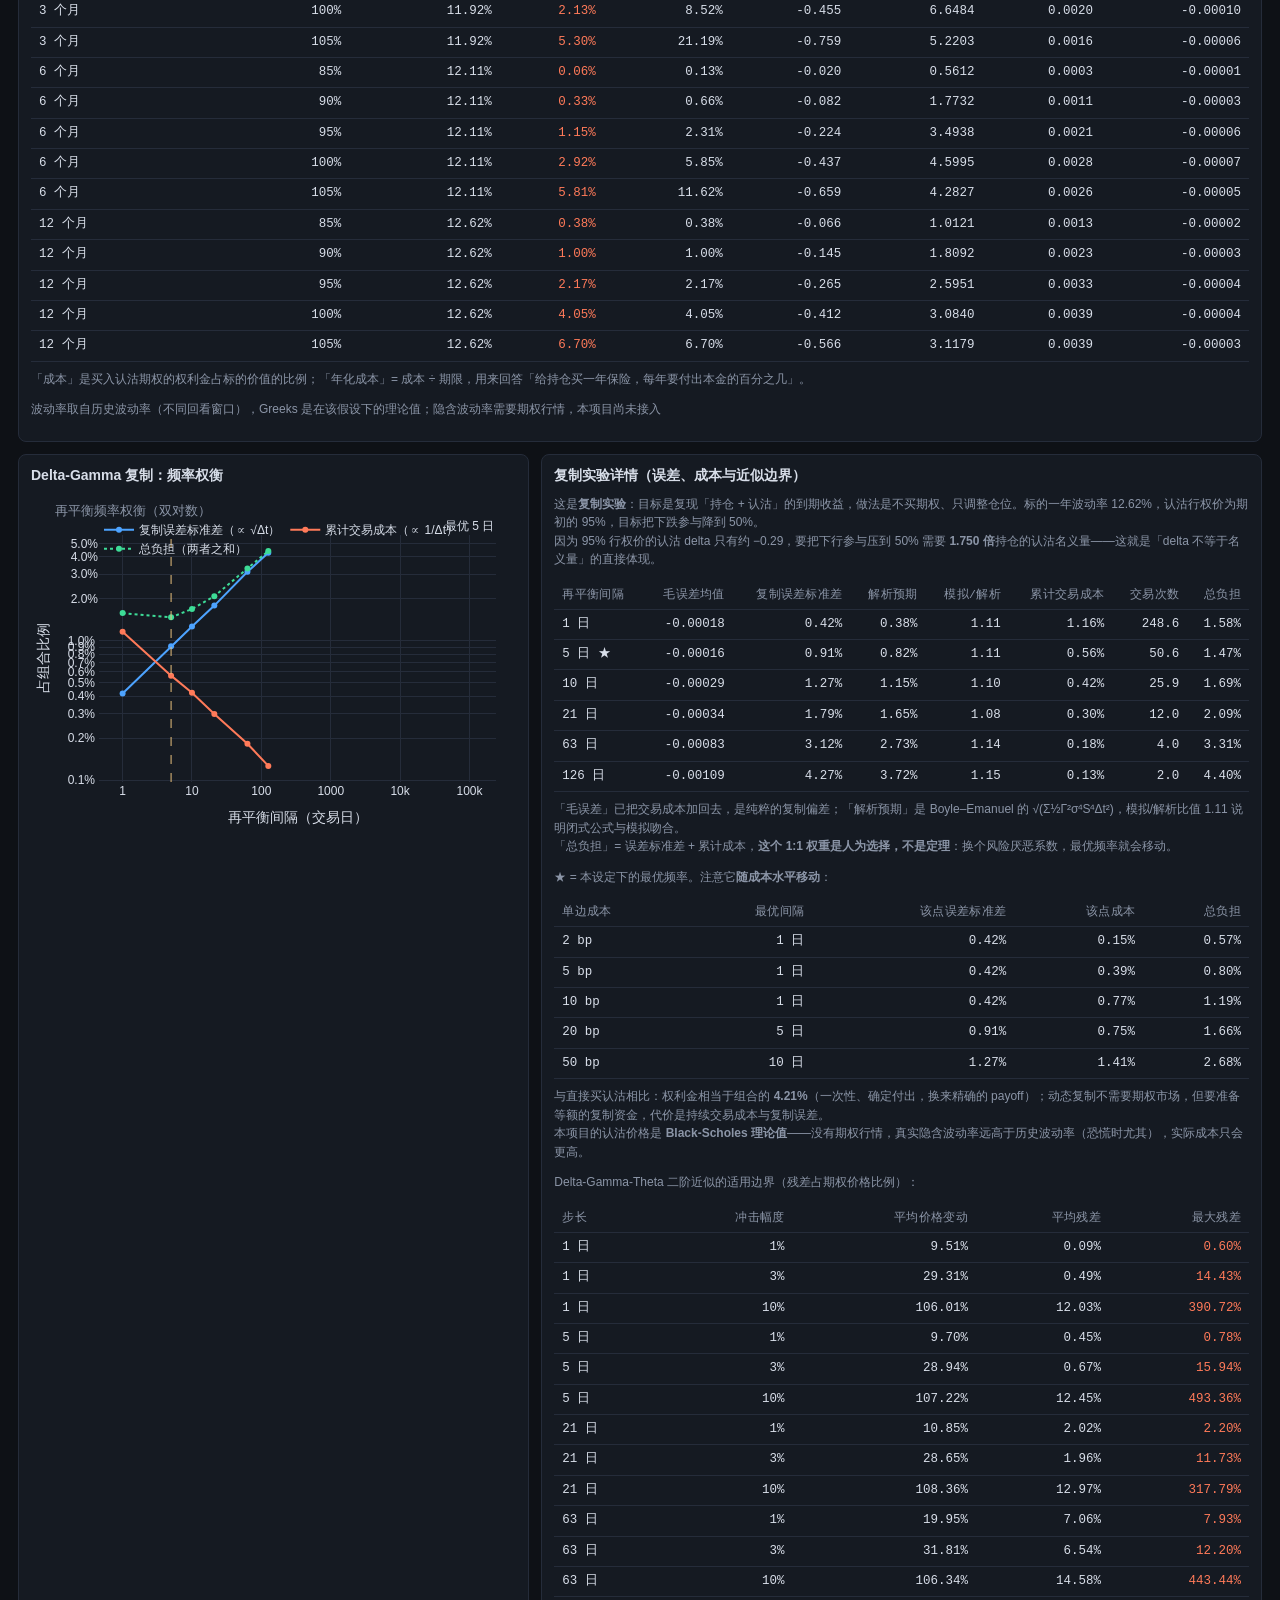
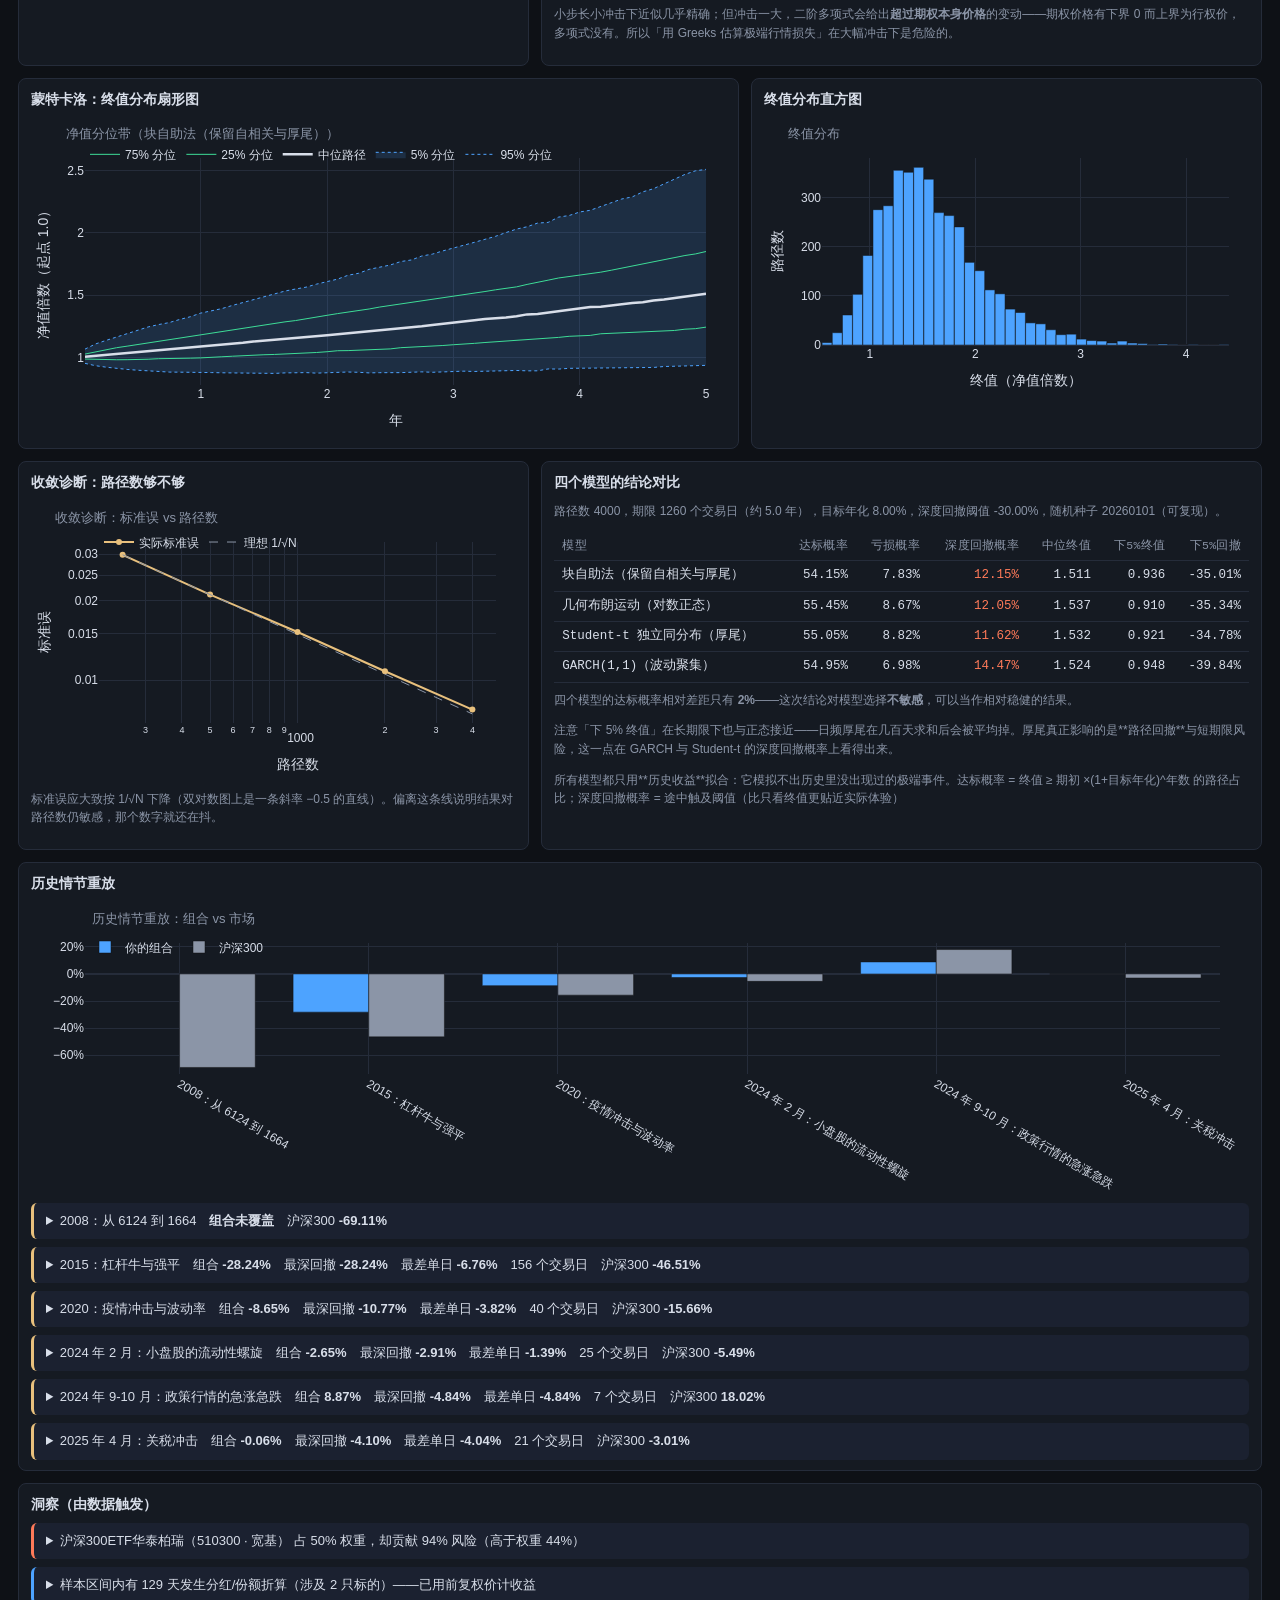
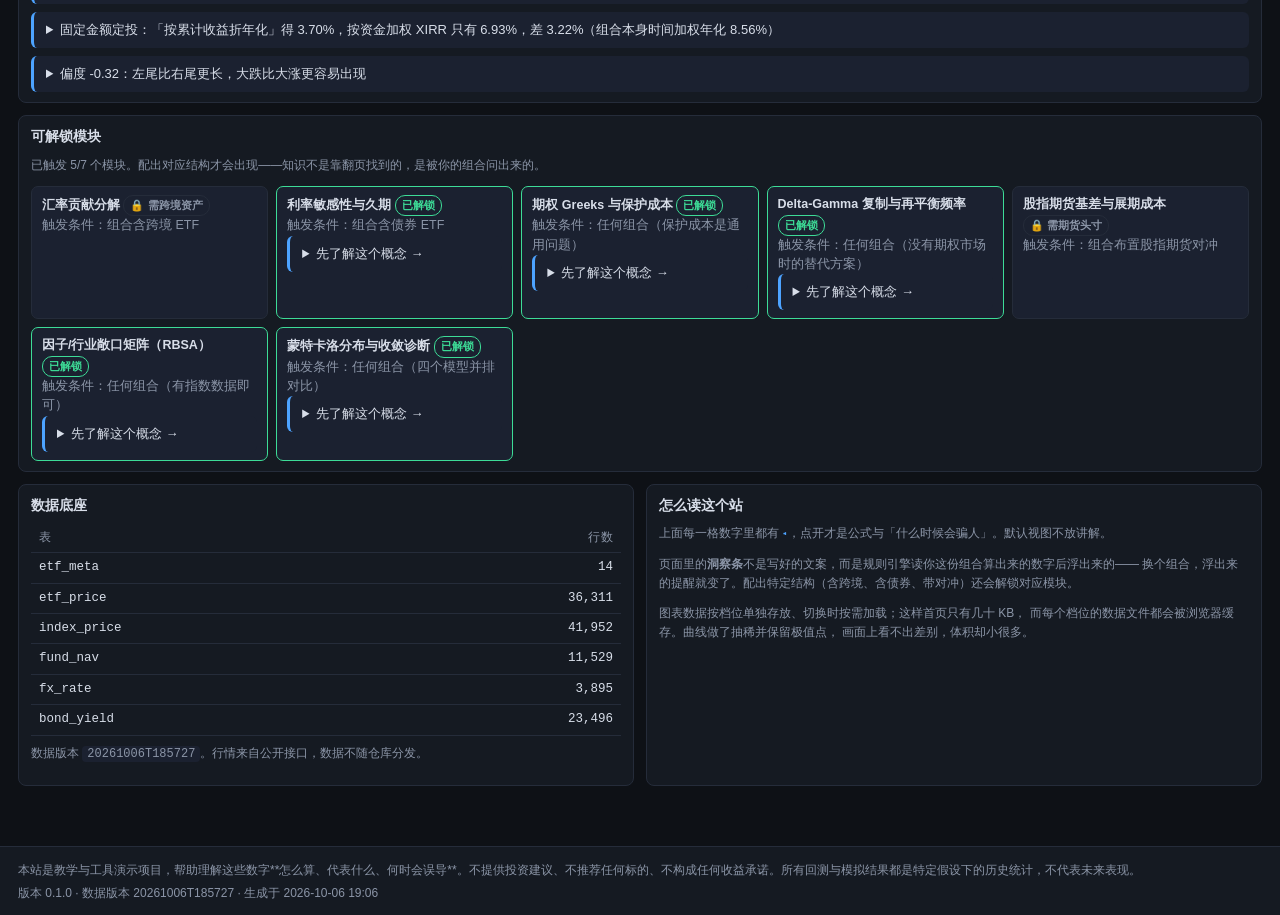
==== commit 78058ddd: "feat: 新增第四个示例组合「科技、增强与全球化」 用户要求把科创50/标普500/增强ETF 也放到公开静态站上——静态站是给别人看的那一面。  组合与它要回答的问题 - 588000 科创50 " ====
--- a/docs/index.html
+++ b/docs/index.html
@@ -18,10 +18,10 @@
 </header>
 <main>
 
-<style>#gear0:checked ~ .gear-panes > #pane0 { display:block; }#gear0:checked ~ .gear-labels label[for="gear0"] { background:var(--accent); color:#0b0e13; border-color:var(--accent); }#gear1:checked ~ .gear-panes > #pane1 { display:block; }#gear1:checked ~ .gear-labels label[for="gear1"] { background:var(--accent); color:#0b0e13; border-color:var(--accent); }#gear2:checked ~ .gear-panes > #pane2 { display:block; }#gear2:checked ~ .gear-labels label[for="gear2"] { background:var(--accent); color:#0b0e13; border-color:var(--accent); }</style>
+<style>#gear0:checked ~ .gear-panes > #pane0 { display:block; }#gear0:checked ~ .gear-labels label[for="gear0"] { background:var(--accent); color:#0b0e13; border-color:var(--accent); }#gear1:checked ~ .gear-panes > #pane1 { display:block; }#gear1:checked ~ .gear-labels label[for="gear1"] { background:var(--accent); color:#0b0e13; border-color:var(--accent); }#gear2:checked ~ .gear-panes > #pane2 { display:block; }#gear2:checked ~ .gear-labels label[for="gear2"] { background:var(--accent); color:#0b0e13; border-color:var(--accent); }#gear3:checked ~ .gear-panes > #pane3 { display:block; }#gear3:checked ~ .gear-labels label[for="gear3"] { background:var(--accent); color:#0b0e13; border-color:var(--accent); }</style>
 <div class="gear-wrap">
-  <input class="gear-input" type="radio" name="gear" id="gear0" data-key="three_asset" data-src="data/three_asset.figs.js" checked><input class="gear-input" type="radio" name="gear" id="gear1" data-key="broad_plus_industry" data-src="data/broad_plus_industry.figs.js"><input class="gear-input" type="radio" name="gear" id="gear2" data-key="cross_border" data-src="data/cross_border.figs.js">
-  <div class="gear-labels"><label for="gear0">股债金三分法</label><label for="gear1">宽基打底 + 行业卫星</label><label for="gear2">加入跨境资产</label><details class="gear-custom"><summary>自定义组合 →</summary><div class="card" style="margin-top:8px"><p>自定义权重要实时重算，属于<b>实算应用</b>（路线 C）。本地启动：</p><div class="formula">python -m etf_lab.cli app</div><p>然后打开 <code>http://127.0.0.1:8080/lab</code> 拖动权重。<br>静态页只做预计算——这样它零服务器、离线可用、也永远不会挂。</p></div></details></div>
+  <input class="gear-input" type="radio" name="gear" id="gear0" data-key="three_asset" data-src="data/three_asset.figs.js" checked><input class="gear-input" type="radio" name="gear" id="gear1" data-key="broad_plus_industry" data-src="data/broad_plus_industry.figs.js"><input class="gear-input" type="radio" name="gear" id="gear2" data-key="cross_border" data-src="data/cross_border.figs.js"><input class="gear-input" type="radio" name="gear" id="gear3" data-key="tech_quant" data-src="data/tech_quant.figs.js">
+  <div class="gear-labels"><label for="gear0">股债金三分法</label><label for="gear1">宽基打底 + 行业卫星</label><label for="gear2">加入跨境资产</label><label for="gear3">科技、增强与全球化</label><details class="gear-custom"><summary>自定义组合 →</summary><div class="card" style="margin-top:8px"><p>自定义权重要实时重算，属于<b>实算应用</b>（路线 C）。本地启动：</p><div class="formula">python -m etf_lab.cli app</div><p>然后打开 <code>http://127.0.0.1:8080/lab</code> 拖动权重。<br>静态页只做预计算——这样它零服务器、离线可用、也永远不会挂。</p></div></details></div>
   <div class="gear-panes"><section class="gear-pane" id="pane0">
 <div class="titlebar">
   <div>
@@ -139,6 +139,45 @@
   <section class="panel span-12"><header><h2>洞察（由数据触发）</h2></header><div><div class="insights"><details class="insight warn"><summary>组合加权溢价 4.11%（买入即多付）；513100 单只 14.04%（含跨境 ETF：其净值披露有时滞，估算偏高）</summary><div class="body"><div class="card"><h3>折溢价率</h3><div class="formula">折溢价率 = 二级市场收盘价 / 基金单位净值 − 1</div><p><strong>说明什么：</strong>ETF 像股票一样在二级市场交易，价格可以高于（溢价）或低于（折价）它真实的净值。</p><p class="mislead"><strong>什么时候会骗人：</strong>溢价买入等于多付钱：标的指数不涨不跌，溢价回落到正常水平就是一笔纯亏损。跨境 ETF 在额度紧张时溢价会明显放大。**但跨境品种要特别小心**：QDII 净值披露有滞后，它反映的是上一交易日境外市场收盘，所以算出来的「溢价」里有一部分是时滞造成的假象——不能直接当成你多付了那么多钱。</p></div><table><tbody><tr><td>weighted_latest</td><td>0.0411</td></tr><tr><td>cross_border_timing_lag</td><td>True</td></tr><tr><td>max_abs_symbol</td><td>513100</td></tr><tr><td>as_of</td><td>2026-09-30</td></tr><tr><td>note</td><td>折溢价 = 未复权收盘价 / 单位净值 − 1；净值为基金公司披露口径</td></tr></tbody></table></div></details><details class="insight warn"><summary>沪深300ETF华泰柏瑞（510300 · 宽基） 占 50% 权重，却贡献 63% 风险（高于权重 13%）</summary><div class="body"><div class="card"><h3>风险贡献（成分 VaR）</h3><div class="formula">贡献_i = w_i × (Σw)_i / σ_p × z，各项之和 = 组合 VaR</div><p><strong>说明什么：</strong>把组合风险拆到每个标的上，看谁在真正制造波动——它常常和权重排序不一样。</p><p class="mislead"><strong>什么时候会骗人：</strong>它用的是协方差矩阵，对尾部事件的刻画是正态近似的；某个标的平时波动小但危机时与其它标的一起跳，它的风险贡献会被低估。</p></div><table><tbody><tr><td>symbol</td><td>510300</td></tr><tr><td>weight</td><td>0.5000</td></tr><tr><td>risk_share</td><td>0.6316</td></tr><tr><td>gap</td><td>0.1316</td></tr></tbody></table></div></details><details class="insight warn"><summary>最深回撤 -34.1%，用了 582 天（1.6 年）才回本</summary><div class="body"><div class="card"><h3>最大回撤</h3><div class="formula">min（净值 / 历史最高净值 - 1）</div><p><strong>说明什么：</strong>历史上最难受的一段：从高点到低点亏了多少，以及多久没回本。</p><p class="mislead"><strong>什么时候会骗人：</strong>它是**单一历史路径上的极值**，对区间极度敏感。只报一个数字不够，至少要同时给出回撤最深的前几段与修复天数。</p></div><table><tbody><tr><td>depth</td><td>-0.3407</td></tr><tr><td>recovery_days</td><td>582</td></tr><tr><td>peak</td><td>2015-06-08</td></tr><tr><td>trough</td><td>2016-01-28</td></tr><tr><td>recovery</td><td>2017-09-01</td></tr></tbody></table></div></details><details class="insight info"><summary>样本区间内有 129 天发生分红/份额折算（涉及 2 只标的）——已用前复权价计收益</summary><div class="body"><div class="card"><h3>为什么必须用前复权价</h3><div class="formula">前复权价 = 原始价 × 累计复权因子（越早的日期因子越小）</div><p><strong>说明什么：</strong>把历史价格按分红除权调整到与今天可比的口径，这样算出来的收益才包含分红。</p><p class="mislead"><strong>什么时候会骗人：</strong>用未复权价计算，会把每次分红除权当成本金亏损，长期下来会**低估**收益。本项目同时落库两种价格与复权因子，任何结论都能回溯口径。</p></div><table><tbody><tr><td>days</td><td>129</td></tr><tr><td>symbols</td><td>[&#x27;159920&#x27;, &#x27;510300&#x27;]</td></tr></tbody></table></div></details><details class="insight info"><summary>算术平均年化 13.19% 比复合年化 11.47% 高出 1.28%，理论近似 σ²/2 = 1.92%——这就是波动拖累</summary><div class="body"><div class="card"><h3>算术平均年化 vs 复合年化（CAGR）</h3><div class="formula">算术年化 = 日收益均值 × 252；复合年化 = (末值/首值)^(1/年数) − 1</div><p><strong>说明什么：</strong>两者之差就是**波动拖累**，近似等于 σ²/2。波动越大，差距越大。</p><p class="mislead"><strong>什么时候会骗人：</strong>「平均年化收益」在各种宣传里通常指**算术平均**，它总是高于你实际拿到的复合收益。用 20% 波动率算，光这一项每年就能凭空多出约 2 个百分点——拿它去估算长期复利会系统性高估。</p></div><table><tbody><tr><td>arithmetic</td><td>0.1319</td></tr><tr><td>geometric</td><td>0.1147</td></tr><tr><td>drag</td><td>0.0128</td></tr><tr><td>sigma_squared_over_2</td><td>0.0192</td></tr></tbody></table></div></details><details class="insight info"><summary>固定金额定投：「按累计收益折年化」得 5.49%，按资金加权 XIRR 只有 10.05%，差 4.57%（组合本身时间加权年化 11.47%）</summary><div class="body"><div class="card"><h3>XIRR（资金加权年化）</h3><div class="formula">令 Σ 现金流 / (1+r)^(实际天数/365) = 0 的 r</div><p><strong>说明什么：</strong>把定投每一笔钱的**实际在场时间**考虑进去后的真实年化收益。</p><p class="mislead"><strong>什么时候会骗人：</strong>很多人用「总收益 ÷ 总投入」当年化，这会系统性高估（后期投入的钱几乎没参与上涨却摊薄了分母）。同一段行情，两种算法能差出十几个百分点——这是本站最想让大家看清的一件事。</p></div><table><tbody><tr><td>mode</td><td>fixed</td></tr><tr><td>naive</td><td>0.0549</td></tr><tr><td>xirr</td><td>0.1005</td></tr><tr><td>gap</td><td>0.0457</td></tr><tr><td>time_weighted</td><td>0.1147</td></tr></tbody></table></div></details><details class="insight info"><summary>偏度 -0.57：左尾比右尾更长，大跌比大涨更容易出现</summary><div class="body"><div class="card"><h3>CVaR（条件风险价值）</h3><div class="formula">收益落在 VaR 之外那部分的平均损失</div><p><strong>说明什么：</strong>回答了 VaR 没回答的问题：真的跌破了，平均会亏多少。</p><p class="mislead"><strong>什么时候会骗人：</strong>它依赖尾部样本数量。若历史上只出现过两三次极端下跌，这个数字本身就极不稳定。</p></div><table><tbody><tr><td>skewness</td><td>-0.5707</td></tr></tbody></table></div></details></div></div></section>
   <section class="panel span-12"><header><h2>可解锁模块</h2></header><div><p class='note'>已触发 5/7 个模块。配出对应结构才会出现——知识不是靠翻页找到的，是被你的组合问出来的。</p><div class="unlocks"><div class="unlock on"><div class="t">汇率贡献分解 <span class="badge pending">已触发 · 待接入</span></div><div class="s">触发条件：组合含跨境 ETF</div><div class="s">待办：需要汇率数据（USDCNH/HKDCNY）</div><details class="insight"><summary>先了解这个概念 →</summary><div class="body"><div class="card"><h3>汇率贡献</h3><div class="formula">跨境 ETF 收益 ≈ 标的指数收益 + 汇率变动 + 溢价变动</div><p><strong>说明什么：</strong>跨境资产的一部分涨跌与境内外市场无关，只来自汇率与溢价；把它拆出来才知道自己在赌什么。</p><p class="mislead"><strong>什么时候会骗人：</strong>汇率既可能放大也可能抵消收益，而且方向会变。只看总收益会把汇率贡献误当成选股/选板块能力。</p></div></div></details></div><div class="unlock"><div class="t">利率敏感性与久期 <span class="badge">🔒 需债券资产</span></div><div class="s">触发条件：组合含债券 ETF</div></div><div class="unlock on"><div class="t">期权 Greeks 与保护成本 <span class="badge on">已解锁</span></div><div class="s">触发条件：任何组合（保护成本是通用问题）</div><details class="insight"><summary>先了解这个概念 →</summary><div class="body"><div class="card"><h3>Delta 与 Gamma</h3><div class="formula">Delta = ∂V/∂S；Gamma = ∂²V/∂S²</div><p><strong>说明什么：</strong>Delta 告诉你标的小幅变动时期权价值变多少；Gamma 告诉你**这个 Delta 自己变得多快**。</p><p class="mislead"><strong>什么时候会骗人：</strong>Gamma 大意味着 Delta 不稳定：不做再对冲，一次较大波动就会让你的敞口偏离目标。而且 Gamma 与 Theta 是一对——买 Gamma 通常在付时间价值。</p></div></div></details></div><div class="unlock on"><div class="t">Delta-Gamma 复制与再平衡频率 <span class="badge on">已解锁</span></div><div class="s">触发条件：任何组合（没有期权市场时的替代方案）</div><details class="insight"><summary>先了解这个概念 →</summary><div class="body"><div class="card"><h3>用调仓复制期权：√Δt 与 1/Δt 的交叉点<span class="badge on">本组合可用的场内工具</span></h3><div class="formula">复制误差标准差 ∝ √Δt（Boyle–Emanuel：Var ≈ Σ½Γ²σ⁴S⁴Δt²）；交易成本 ∝ 1/Δt</div><p><strong>说明什么：</strong>没有期权市场时，可以靠持续调整仓位来近似复现「持仓 + 认沽」的收益。误差随再平衡间隔按**平方根**上升，成本按**倒数**下降，两者反向 → **存在最优再平衡频率**，它是两个幂律的交叉点。</p><p class="mislead"><strong>什么时候会骗人：</strong>四点必须一起看：① 误差 ∝ √Δt 而不是 ∝ Δt——间隔缩短到 1/4 只能把误差降到 1/2，比直觉慢得多；② 最优频率**随成本水平移动**：实测单边成本 2~10bp 时每天调仓最优，20bp 以上偏向 5 天一次，所以「多久调一次」没有普适答案；③ 用 Delta-Gamma-Theta 估算大冲击下的损失是危险的——冲击一大，二阶多项式会给出超过期权本身价格的变动（实测最大残差 109%），而期权价格有下界 0 与上界行权价，多项式没有；④ 本项目认沽价格是 Black-Scholes 理论值，真实隐含波动率远高于历史波动率，实际成本只会更高。</p></div></div></details></div><div class="unlock"><div class="t">股指期货基差与展期成本 <span class="badge">🔒 需期货头寸</span></div><div class="s">触发条件：组合布置股指期货对冲</div></div><div class="unlock on"><div class="t">因子/行业敞口矩阵（RBSA） <span class="badge on">已解锁</span></div><div class="s">触发条件：任何组合（有指数数据即可）</div><details class="insight"><summary>先了解这个概念 →</summary><div class="body"><div class="card"><h3>Beta 与 Alpha</h3><div class="formula">对基准做线性回归：r_p = α + β·r_b + ε</div><p><strong>说明什么：</strong>Beta 衡量跟随基准波动的幅度，Alpha 是剥离基准贡献后剩下的部分。</p><p class="mislead"><strong>什么时候会骗人：</strong>两者都是**事后**统计量，换基准（沪深300 / 中证全指）结果就不同；而且 5 年以内的 Alpha 几乎无法与噪声区分。</p></div></div></details></div><div class="unlock on"><div class="t">蒙特卡洛分布与收敛诊断 <span class="badge on">已解锁</span></div><div class="s">触发条件：任何组合（四个模型并排对比）</div><details class="insight"><summary>先了解这个概念 →</summary><div class="body"><div class="card"><h3>蒙特卡洛模拟</h3><div class="formula">从拟合的收益分布中重复抽样出 N 条未来的净值路径</div><p><strong>说明什么：</strong>把「一个点估计」变成「一个分布」：终值分布、达标概率、回撤深度分布。</p><p class="mislead"><strong>什么时候会骗人：</strong>它只能复现**你假设的分布**。用历史正态分布去模拟，就永远模拟不出历史里没有过的极端事件；而且路径数不够时结果本身在抖，所以本项目强制展示收敛诊断。</p></div></div></details></div></div></div></section>
 </div>
+</section><section class="gear-pane" id="pane3">
+<div class="titlebar">
+  <div>
+    <h1>科技、增强与全球化</h1>
+    <div class="q">指数增强ETF 的超额收益，是真的 alpha，还是只是承担了更多风险？</div>
+  </div>
+  <div class="sub">科创50ETF华夏（588000 · 宽基） 30% · 沪深300增强ETF国泰（561300 · 宽基） 25% · 标普500ETF博时（513500 · 跨境） 25% · 国债ETF国泰（511010 · 债券） 20%<br>2021-12-10 ~ 2026-09-30（1165 个交易日）</div>
+</div>
+
+<div class="tiles"><details class="tile"><summary><span class="label">年化收益（复合）<span class="hintmark"> ◂</span></span><span class="val">6.15%</span></summary><div class="body"><div class="card"><h3>年化收益</h3><div class="formula">（末值 / 首值）^(1/年数) - 1，年数按自然日折算</div><p><strong>说明什么：</strong>把一段不等长的历史压缩成「每年赚多少」的口径，便于横向比较。</p><p class="mislead"><strong>什么时候会骗人：</strong>它是**几何**平均，一定低于各年收益的算术平均；区间起点挪一年就可能差好几个百分点。看到年化收益时，必须先问「这是哪一段」。</p></div></div></details><details class="tile"><summary><span class="label">算术平均年化<span class="hintmark"> ◂</span></span><span class="val">7.35%</span></summary><div class="body"><div class="card"><h3>算术平均年化 vs 复合年化（CAGR）</h3><div class="formula">算术年化 = 日收益均值 × 252；复合年化 = (末值/首值)^(1/年数) − 1</div><p><strong>说明什么：</strong>两者之差就是**波动拖累**，近似等于 σ²/2。波动越大，差距越大。</p><p class="mislead"><strong>什么时候会骗人：</strong>「平均年化收益」在各种宣传里通常指**算术平均**，它总是高于你实际拿到的复合收益。用 20% 波动率算，光这一项每年就能凭空多出约 2 个百分点——拿它去估算长期复利会系统性高估。</p></div></div></details><details class="tile"><summary><span class="label">波动拖累<span class="hintmark"> ◂</span></span><span class="val warn-val">0.95%</span></summary><div class="body"><div class="card"><h3>算术平均年化 vs 复合年化（CAGR）</h3><div class="formula">算术年化 = 日收益均值 × 252；复合年化 = (末值/首值)^(1/年数) − 1</div><p><strong>说明什么：</strong>两者之差就是**波动拖累**，近似等于 σ²/2。波动越大，差距越大。</p><p class="mislead"><strong>什么时候会骗人：</strong>「平均年化收益」在各种宣传里通常指**算术平均**，它总是高于你实际拿到的复合收益。用 20% 波动率算，光这一项每年就能凭空多出约 2 个百分点——拿它去估算长期复利会系统性高估。</p></div></div></details><details class="tile"><summary><span class="label">年化波动<span class="hintmark"> ◂</span></span><span class="val">15.14%</span></summary><div class="body"><div class="card"><h3>年化波动率</h3><div class="formula">日收益标准差 × √252</div><p><strong>说明什么：</strong>衡量收益围绕均值摆动的幅度，是大多数风险指标的分母。</p><p class="mislead"><strong>什么时候会骗人：</strong>它把上涨和下跌同等对待。对持续买入的定投来说，下跌其实是「打折」，所以单看波动率会高估定投的痛苦程度。</p></div></div></details><details class="tile"><summary><span class="label">夏普<span class="hintmark"> ◂</span></span><span class="val">0.41</span></summary><div class="body"><div class="card"><h3>夏普比率</h3><div class="formula">（年化收益 - 无风险利率）/ 年化波动率</div><p><strong>说明什么：</strong>每承担一单位波动能换来多少超额收益。</p><p class="mislead"><strong>什么时候会骗人：</strong>分子分母都依赖「无风险利率取多少」。用 1 年期国债和用 3 个月 Shibor，同一组合的夏普可能差出可观幅度；而且它假定收益近似正态，对尖峰厚尾的 A 股并不成立。</p></div></div></details><details class="tile"><summary><span class="label">索提诺<span class="hintmark"> ◂</span></span><span class="val">0.42</span></summary><div class="body"><div class="card"><h3>索提诺比率</h3><div class="formula">（年化收益 - 无风险利率）/ 下行波动率</div><p><strong>说明什么：</strong>只用下跌方向的波动作为风险，更贴近「我讨厌亏钱」的直觉。</p><p class="mislead"><strong>什么时候会骗人：</strong>样本里下跌日很少时分母接近 0，数值会极度放大；所以必须同时看样本量和下行天数。</p></div></div></details><details class="tile"><summary><span class="label">卡玛<span class="hintmark"> ◂</span></span><span class="val">0.27</span></summary><div class="body"><div class="card"><h3>卡玛比率</h3><div class="formula">年化收益 / |最大回撤|</div><p><strong>说明什么：</strong>每承受一个单位的最大回撤能换到多少年化收益。</p><p class="mislead"><strong>什么时候会骗人：</strong>分母是历史极值，所以它同样继承了最大回撤的全部敏感性——换一段区间，排名可能反转。</p></div></div></details><details class="tile"><summary><span class="label">最大回撤<span class="hintmark"> ◂</span></span><span class="val warn-val">-22.65%</span></summary><div class="body"><div class="card"><h3>最大回撤</h3><div class="formula">min（净值 / 历史最高净值 - 1）</div><p><strong>说明什么：</strong>历史上最难受的一段：从高点到低点亏了多少，以及多久没回本。</p><p class="mislead"><strong>什么时候会骗人：</strong>它是**单一历史路径上的极值**，对区间极度敏感。只报一个数字不够，至少要同时给出回撤最深的前几段与修复天数。</p></div></div></details><details class="tile"><summary><span class="label">VaR 95% 历史<span class="hintmark"> ◂</span></span><span class="val">1.38%</span></summary><div class="body"><div class="card"><h3>VaR（风险价值）</h3><div class="formula">历史法：收益分布的 5% 分位；参数法：μ + σ·z</div><p><strong>说明什么：</strong>在给定置信水平下，单个周期内「通常不会超过」的损失。</p><p class="mislead"><strong>什么时候会骗人：</strong>它只描述分位点，**不告诉你超过之后会亏多少**；历史法在样本不足时低估尾部，参数法在厚尾数据上系统性低估。所以本项目总是把两种口径并排展示。</p></div></div></details><details class="tile"><summary><span class="label">VaR 95% 参数<span class="hintmark"> ◂</span></span><span class="val">1.54%</span></summary><div class="body"><div class="card"><h3>VaR（风险价值）</h3><div class="formula">历史法：收益分布的 5% 分位；参数法：μ + σ·z</div><p><strong>说明什么：</strong>在给定置信水平下，单个周期内「通常不会超过」的损失。</p><p class="mislead"><strong>什么时候会骗人：</strong>它只描述分位点，**不告诉你超过之后会亏多少**；历史法在样本不足时低估尾部，参数法在厚尾数据上系统性低估。所以本项目总是把两种口径并排展示。</p></div></div></details><details class="tile"><summary><span class="label">CVaR 95%<span class="hintmark"> ◂</span></span><span class="val">2.06%</span></summary><div class="body"><div class="card"><h3>CVaR（条件风险价值）</h3><div class="formula">收益落在 VaR 之外那部分的平均损失</div><p><strong>说明什么：</strong>回答了 VaR 没回答的问题：真的跌破了，平均会亏多少。</p><p class="mislead"><strong>什么时候会骗人：</strong>它依赖尾部样本数量。若历史上只出现过两三次极端下跌，这个数字本身就极不稳定。</p></div></div></details><div class="tile static"><span class="label">偏度</span><span class="val">0.447</span></div><div class="tile static"><span class="label">超额峰度</span><span class="val">7.972</span></div><div class="tile static"><span class="label">样本交易日</span><span class="val">1164</span></div><details class="tile"><summary><span class="label">无风险利率<span class="hintmark"> ◂</span></span><span class="val">1.22%</span></summary><div class="body"><div class="card"><h3>夏普比率</h3><div class="formula">（年化收益 - 无风险利率）/ 年化波动率</div><p><strong>说明什么：</strong>每承担一单位波动能换来多少超额收益。</p><p class="mislead"><strong>什么时候会骗人：</strong>分子分母都依赖「无风险利率取多少」。用 1 年期国债和用 3 个月 Shibor，同一组合的夏普可能差出可观幅度；而且它假定收益近似正态，对尖峰厚尾的 A 股并不成立。</p></div></div></details><details class="tile"><summary><span class="label">组合折溢价<span class="hintmark"> ◂</span></span><span class="val">0.04%</span></summary><div class="body"><div class="card"><h3>折溢价率</h3><div class="formula">折溢价率 = 二级市场收盘价 / 基金单位净值 − 1</div><p><strong>说明什么：</strong>ETF 像股票一样在二级市场交易，价格可以高于（溢价）或低于（折价）它真实的净值。</p><p class="mislead"><strong>什么时候会骗人：</strong>溢价买入等于多付钱：标的指数不涨不跌，溢价回落到正常水平就是一笔纯亏损。跨境 ETF 在额度紧张时溢价会明显放大。**但跨境品种要特别小心**：QDII 净值披露有滞后，它反映的是上一交易日境外市场收盘，所以算出来的「溢价」里有一部分是时滞造成的假象——不能直接当成你多付了那么多钱。</p></div></div></details><details class="tile"><summary><span class="label">时间加权年化<span class="hintmark"> ◂</span></span><span class="val">6.15%</span></summary><div class="body"><div class="card"><h3>XIRR（资金加权年化）</h3><div class="formula">令 Σ 现金流 / (1+r)^(实际天数/365) = 0 的 r</div><p><strong>说明什么：</strong>把定投每一笔钱的**实际在场时间**考虑进去后的真实年化收益。</p><p class="mislead"><strong>什么时候会骗人：</strong>很多人用「总收益 ÷ 总投入」当年化，这会系统性高估（后期投入的钱几乎没参与上涨却摊薄了分母）。同一段行情，两种算法能差出十几个百分点——这是本站最想让大家看清的一件事。</p></div></div></details></div>
+
+<div class="grid" style="margin-top:12px">
+  <section class="panel span-8"><header><h2>净值与水下曲线</h2></header><div><div id="tech_quant-fig-nav" style="width:100%"></div></div></section>
+  <section class="panel span-4"><header><h2>收益归因</h2></header><div><div id="tech_quant-fig-return_contribution" style="width:100%"></div><p class='note'>归因用<b>对数贡献</b>（各标的的对数收益 × 权重）：它扣掉了每个标的自身的复利效应，量级与实际收益可比。算术贡献会被各标的自身的波动拖累主导（长周期里单一标的能到 +8000bp，而组合实际累计只有几十个百分点），那种数字无法解读。</p><p class='note'>各标的对数贡献之和 22.27%，组合实际对数收益 28.67%，差额 <b>6.41%</b> 就是<b>再平衡/分散化效应</b>——由 Jensen 不等式它恒为非负：每日再平衡会在波动中不断把权重拉回目标，从而多得一部分收益。</p></div></section>
+  <section class="panel span-6"><header><h2>权重 vs 风险贡献</h2></header><div><div id="tech_quant-fig-risk_vs_weight" style="width:100%"></div></div></section>
+  <section class="panel span-6"><header><h2>再平衡规则的影响</h2></header><div><p class="note">当前规则：<b>每日再平衡</b>（偏离阈值 5.00%，单边成本 0 bp）。★ = 当前选择，绿色 = 本区间年化最高。</p><table><thead><tr><th>再平衡规则</th><th>年化</th><th>波动</th><th>最大回撤</th><th>累计</th></tr></thead><tbody><tr><td>每日再平衡 ★</td><td class="">6.15%</td><td>15.14%</td><td class="warn">-22.65%</td><td>33.21%</td></tr><tr><td>每月再平衡</td><td class="">6.87%</td><td>15.21%</td><td class="warn">-22.16%</td><td>37.62%</td></tr><tr><td>每季再平衡</td><td class="ok">7.08%</td><td>15.13%</td><td class="warn">-22.00%</td><td>38.88%</td></tr><tr><td>每年再平衡</td><td class="">5.52%</td><td>15.21%</td><td class="warn">-21.93%</td><td>29.46%</td></tr><tr><td>买入持有（从不调整）</td><td class="">5.47%</td><td>13.52%</td><td class="warn">-21.29%</td><td>29.18%</td></tr><tr><td>偏离阈值触发</td><td class="">6.23%</td><td>15.13%</td><td class="warn">-21.96%</td><td>33.67%</td></tr></tbody></table><p class="note">同一份价格、同一个权重，只换再平衡规则。规则影响的是**权重漂移**：每天归位 = 恒定权重；从不归位 = 让赢家跑（收益更高但集中度也更高）。当前交易成本设为 0——现实中越频繁再平衡成本越高，把成本调大再看这张表。</p></div></section>
+  <section class="panel span-6"><header><h2>回撤最深的前五段</h2></header><div><table><thead><tr><th>区间</th><th>深度</th><th>下跌</th><th>修复</th></tr></thead><tbody><tr><td>2021-12-13 → 2024-02-02</td><td class='warn'>-22.65%</td><td>781d</td><td>2024-10-08（249d）</td></tr><tr><td>2025-02-21 → 2025-04-07</td><td class='warn'>-12.05%</td><td>45d</td><td>2025-07-24（108d）</td></tr><tr><td>2026-06-30 → 2026-07-30</td><td class='warn'>-11.03%</td><td>30d</td><td>未修复</td></tr></tbody></table><p class='note'>只报一个最大回撤会掩盖路径差异：跌得快恢复快与阴跌两年是完全不同的体验。</p></div></section>
+  <section class="panel span-6"><header><h2>定投：三种收益率口径</h2></header><div><table><thead><tr><th>方式</th><th>期数</th><th>累计投入</th><th>期末市值</th><th>累计收益</th><th>错误年化</th><th>XIRR</th></tr></thead><tbody><tr><td>固定金额</td><td>58</td><td>116,000</td><td>160,846</td><td>38.66%</td><td class='warn'>7.04%</td><td class='ok'><strong>13.53%</strong></td></tr></tbody></table><p class='note'>「累计收益」是全过程总涨幅；「错误年化」= 把它按年数折年化（隐含假设所有钱期初就投入，定投里不成立）；只有 XIRR 按每笔钱的实际在场时间折算。组合本身的时间加权年化为 6.15%。</p></div></section>
+  <section class="panel span-6"><header><h2>定投：市值 vs 累计投入</h2></header><div><div id="tech_quant-fig-dca" style="width:100%"></div></div></section>
+  <section class="panel span-4"><header><h2>滚动一年夏普</h2></header><div><div id="tech_quant-fig-rolling_sharpe" style="width:100%"></div></div></section>
+  <section class="panel span-4"><header><h2>各标的单独持有</h2></header><div><table><thead><tr><th>标的</th><th>年化</th><th>波动</th><th>最大回撤</th></tr></thead><tbody><tr><td>国债ETF国泰（511010 · 债券）</td><td>3.13%</td><td>1.54%</td><td class='warn'>-1.60%</td></tr><tr><td>标普500ETF博时（513500 · 跨境）</td><td>14.42%</td><td>18.91%</td><td class='warn'>-24.93%</td></tr><tr><td>沪深300增强ETF国泰（561300 · 宽基）</td><td>0.73%</td><td>17.61%</td><td class='warn'>-35.14%</td></tr><tr><td>科创50ETF华夏（588000 · 宽基）</td><td>1.58%</td><td>33.95%</td><td class='warn'>-55.04%</td></tr></tbody></table></div></section>
+  <section class="panel span-4"><header><h2>各标的年化 vs 最大回撤</h2></header><div><div id="tech_quant-fig-per_asset" style="width:100%"></div></div></section>
+  <section class="panel span-12"><header><h2>因子敞口矩阵（热力图）</h2></header><div><div id="tech_quant-fig-exposure_heatmap" style="width:100%"></div></div></section>
+  <section class="panel span-12"><header><h2>敞口明细与拟合质量</h2></header><div><table><thead><tr><th>标的</th><th>上证国债</th><th>沪深300</th><th>科创50</th><th>中证500</th><th>中证红利</th><th>创业板指</th><th>恒生指数</th><th>R²</th><th>Alpha<br>(年化)</th><th>跟踪误差</th><th>样本</th></tr></thead><tbody><tr><td>国债ETF国泰</td><td>1.000</td><td>0.000</td><td>0.000</td><td>0.000</td><td>0.000</td><td>0.000</td><td>0.000</td><td>0.312</td><td>-0.97%</td><td>1.28%</td><td>1130</td></tr><tr><td>标普500ETF博时</td><td>0.676</td><td>0.000</td><td>0.000</td><td>0.078</td><td>0.000</td><td>0.000</td><td>0.246</td><td>0.141</td><td>12.65%</td><td>17.69%</td><td>1130</td></tr><tr><td>沪深300增强ETF国泰</td><td>0.080</td><td>0.897</td><td>0.000</td><td>0.010</td><td>0.007</td><td>0.000</td><td>0.006</td><td>0.891</td><td>3.70%</td><td>5.85%</td><td>1130</td></tr><tr><td>科创50ETF华夏</td><td>0.000</td><td>0.000</td><td>0.957</td><td>0.000</td><td>0.000</td><td>0.043</td><td>0.000</td><td>0.964</td><td>1.02%</td><td>6.42%</td><td>1130</td></tr><tr><td>组合</td><td>0.404</td><td>0.156</td><td>0.258</td><td>0.061</td><td>0.007</td><td>0.047</td><td>0.066</td><td>0.888</td><td>3.87%</td><td>5.08%</td><td>1130</td></tr></tbody></table><p class='note'><b>怎么读这张表</b>：beta 是<b>归一化到和为 1 的相对权重</b>（约束回归 Σβ=1），**不是风险倍数**。所以持有现金不会让 beta 变小——现金的效果体现在波动率与最大回撤上，不在 beta 里。这也意味着约束回归<b>无法表达组合的波动尺度</b>：把仓位整体减半，beta 几乎不变，变的是 R² 与跟踪误差。判断「风险有多大」要看上面的波动与回撤，不要看 beta。</p><p class='note'>敞口 = 用因子指数收益对组合收益做受约束回归（非负、合计 1）得到的系数；R² 是解释力，条件数反映因子共线性</p><p class="note warn-text">⚠ 因子之间高度相关（条件数 65.7），单个 β 对样本区间敏感，请结合 R² 一起看</p><p class="note warn-text">⚠ 511010：R² 仅 0.31：这组因子解释不了它的收益，敞口数字参考价值有限</p><p class="note warn-text">⚠ 513500：R² 仅 0.14：这组因子解释不了它的收益，敞口数字参考价值有限</p></div></section>
+  <section class="panel span-4"><header><h2>利率环境与无风险利率</h2></header><div><p class="note">数据截止 2026-09-30，无风险利率取 <b>CN1Y = 1.22%</b>（来源：国债收益率曲线）。它直接影响夏普、索提诺与卡玛——此前页面写死 2%，那是把假设当成了事实。</p><table><thead><tr><th>期限</th><th>当前</th><th>较一年前</th></tr></thead><tbody><tr><td>CN10Y</td><td>1.68%</td><td>-18 bp</td></tr><tr><td>CN1Y</td><td>1.22%</td><td>-15 bp</td></tr><tr><td>CN30Y</td><td>2.10%</td><td>-15 bp</td></tr><tr><td>CN3M</td><td>1.16%</td><td>-18 bp</td></tr><tr><td>CN3Y</td><td>1.28%</td><td>-24 bp</td></tr><tr><td>CN5Y</td><td>1.41%</td><td>-19 bp</td></tr><tr><td>CN6M</td><td>1.19%</td><td>-20 bp</td></tr><tr><td>CN7Y</td><td>1.51%</td><td>-26 bp</td></tr></tbody></table><p class="note">10 年 − 1 年期限利差 +46 bp，曲线正常向上倾斜。</p></div></section><section class="panel span-4"><header><h2>国债收益率曲线</h2></header><div><div id="tech_quant-fig-yield_curve" style="width:100%"></div></div></section><section class="panel span-4"><header><h2>国债收益率历史</h2></header><div><div id="tech_quant-fig-yield_history" style="width:100%"></div></div></section>
+  <section class="panel span-12"><header><h2>久期与利率冲击</h2></header><div><div id="tech_quant-fig-rate_scenarios" style="width:100%"></div><table><thead><tr><th>标的</th><th>估计久期（年）</th><th>对哪条曲线</th><th>R²</th><th>样本</th><th>说明</th></tr></thead><tbody><tr><td>科创50ETF华夏</td><td>-12.47</td><td>CN7Y</td><td>0.012</td><td>1164</td><td class="note">R² 仅 0.01：该标的价格主要不是被利率驱动的，久期数字参考价值有限 <span class='badge pending'>不可靠</span></td></tr><tr><td>沪深300增强ETF国泰</td><td>-10.91</td><td>CN10Y</td><td>0.029</td><td>1164</td><td class="note">R² 仅 0.03：该标的价格主要不是被利率驱动的，久期数字参考价值有限 <span class='badge pending'>不可靠</span></td></tr><tr><td>标普500ETF博时</td><td>+1.88</td><td>CN10Y</td><td>0.001</td><td>1164</td><td class="note">R² 仅 0.00：该标的价格主要不是被利率驱动的，久期数字参考价值有限 <span class='badge pending'>不可靠</span></td></tr><tr><td>国债ETF国泰</td><td>+3.27</td><td>CN5Y</td><td>0.504</td><td>1164</td><td class="note"></td></tr></tbody></table><p class="note">债券腿权重合计 20.00%；组合影响 = Σ（权重 × 久期 × 冲击）。「债券腿自身」= 组合影响 ÷ 债券权重，即那条腿单独会跌多少。</p><table><thead><tr><th>收益率平行移动</th><th>组合影响</th><th>债券腿自身</th></tr></thead><tbody><tr><td>+25 bp</td><td class="warn">-0.16%</td><td>-0.82%</td></tr><tr><td>+50 bp</td><td class="warn">-0.33%</td><td>-1.63%</td></tr><tr><td>+100 bp</td><td class="warn">-0.65%</td><td>-3.27%</td></tr><tr><td>-25 bp</td><td class="ok">0.16%</td><td>0.82%</td></tr><tr><td>-50 bp</td><td class="ok">0.33%</td><td>1.63%</td></tr><tr><td>-100 bp</td><td class="ok">0.65%</td><td>3.27%</td></tr></tbody></table><p class="note">久期用「该标的的日收益对收益率变动的回归」反推（ΔP/P ≈ −D·Δy）；只有 R² ≥ 0.2 的标的进入情景表，其余列入估计表但标注为无参考价值。未建模的资产（股票、商品等）的利率敏感性不计入冲击。</p></div></section>
+  <section class="panel span-5"><header><h2>波动率期限结构</h2></header><div><div id="tech_quant-fig-vol_term_structure" style="width:100%"></div><p class='note'>不同回看窗口下的<b>历史</b>波动率。它不是隐含波动率——隐含波动率是市场对<b>未来</b>波动的定价，恐慌时会显著高于历史波动率，这正是「最需要保险时保险最贵」的来源。</p></div></section>
+  <section class="panel span-7"><header><h2>保护成本曲线</h2></header><div><div id="tech_quant-fig-protection_curve" style="width:100%"></div></div></section>
+  <section class="panel span-12"><header><h2>保护成本与 Greeks（理论值）</h2></header><div><table><thead><tr><th>期限</th><th>行权价 / 现价</th><th>所用波动率</th><th>成本</th><th>年化成本</th><th>Delta</th><th>Gamma</th><th>Vega</th><th>Theta</th></tr></thead><tbody><tr><td>1 个月</td><td>85%</td><td>14.25%</td><td class="warn">0.00%</td><td>0.00%</td><td>-0.000</td><td>0.0031</td><td>0.0000</td><td>-0.00000</td></tr><tr><td>1 个月</td><td>90%</td><td>14.25%</td><td class="warn">0.01%</td><td>0.07%</td><td>-0.004</td><td>0.3109</td><td>0.0000</td><td>-0.00001</td></tr><tr><td>1 个月</td><td>95%</td><td>14.25%</td><td class="warn">0.19%</td><td>2.24%</td><td>-0.095</td><td>4.1218</td><td>0.0005</td><td>-0.00011</td></tr><tr><td>1 个月</td><td>100%</td><td>14.25%</td><td class="warn">1.56%</td><td>18.69%</td><td>-0.476</td><td>9.6831</td><td>0.0011</td><td>-0.00024</td></tr><tr><td>1 个月</td><td>105%</td><td>14.25%</td><td class="warn">5.09%</td><td>61.06%</td><td>-0.870</td><td>5.1502</td><td>0.0006</td><td>-0.00009</td></tr><tr><td>3 个月</td><td>85%</td><td>22.78%</td><td class="warn">0.33%</td><td>1.31%</td><td>-0.063</td><td>1.0904</td><td>0.0006</td><td>-0.00007</td></tr><tr><td>3 个月</td><td>90%</td><td>22.78%</td><td class="warn">0.95%</td><td>3.81%</td><td>-0.152</td><td>2.0695</td><td>0.0012</td><td>-0.00014</td></tr><tr><td>3 个月</td><td>95%</td><td>22.78%</td><td class="warn">2.21%</td><td>8.83%</td><td>-0.291</td><td>3.0089</td><td>0.0017</td><td>-0.00020</td></tr><tr><td>3 个月</td><td>100%</td><td>22.78%</td><td class="warn">4.29%</td><td>17.14%</td><td>-0.460</td><td>3.4848</td><td>0.0020</td><td>-0.00022</td></tr><tr><td>3 个月</td><td>105%</td><td>22.78%</td><td class="warn">7.22%</td><td>28.88%</td><td>-0.628</td><td>3.3196</td><td>0.0019</td><td>-0.00020</td></tr><tr><td>6 个月</td><td>85%</td><td>22.23%</td><td class="warn">0.99%</td><td>1.99%</td><td>-0.120</td><td>1.2710</td><td>0.0014</td><td>-0.00008</td></tr><tr><td>6 个月</td><td>90%</td><td>22.23%</td><td class="warn">2.00%</td><td>4.00%</td><td>-0.208</td><td>1.8243</td><td>0.0020</td><td>-0.00011</td></tr><tr><td>6 个月</td><td>95%</td><td>22.23%</td><td class="warn">3.56%</td><td>7.12%</td><td>-0.320</td><td>2.2738</td><td>0.0025</td><td>-0.00013</td></tr><tr><td>6 个月</td><td>100%</td><td>22.23%</td><td class="warn">5.75%</td><td>11.50%</td><td>-0.443</td><td>2.5120</td><td>0.0028</td><td>-0.00014</td></tr><tr><td>6 个月</td><td>105%</td><td>22.23%</td><td class="warn">8.56%</td><td>17.12%</td><td>-0.567</td><td>2.5019</td><td>0.0028</td><td>-0.00013</td></tr><tr><td>12 个月</td><td>85%</td><td>18.75%</td><td class="warn">1.49%</td><td>1.49%</td><td>-0.143</td><td>1.2040</td><td>0.0023</td><td>-0.00005</td></tr><tr><td>12 个月</td><td>90%</td><td>18.75%</td><td class="warn">2.64%</td><td>2.64%</td><td>-0.223</td><td>1.5914</td><td>0.0030</td><td>-0.00006</td></tr><tr><td>12 个月</td><td>95%</td><td>18.75%</td><td class="warn">4.28%</td><td>4.28%</td><td>-0.318</td><td>1.9021</td><td>0.0036</td><td>-0.00007</td></tr><tr><td>12 个月</td><td>100%</td><td>18.75%</td><td class="warn">6.45%</td><td>6.45%</td><td>-0.421</td><td>2.0859</td><td>0.0039</td><td>-0.00007</td></tr><tr><td>12 个月</td><td>105%</td><td>18.75%</td><td class="warn">9.13%</td><td>9.13%</td><td>-0.524</td><td>2.1244</td><td>0.0040</td><td>-0.00007</td></tr></tbody></table><p class='note'>「成本」是买入认沽期权的权利金占标的价值的比例；「年化成本」= 成本 ÷ 期限，用来回答「给持仓买一年保险，每年要付出本金的百分之几」。</p><p class='note'>波动率取自历史波动率（不同回看窗口），Greeks 是在该假设下的理论值；隐含波动率需要期权行情，本项目尚未接入</p></div></section>
+  <section class="panel span-5"><header><h2>Delta-Gamma 复制：频率权衡</h2></header><div><div id="tech_quant-fig-hedge_tradeoff" style="width:100%"></div></div></section>
+  <section class="panel span-7"><header><h2>复制实验详情（误差、成本与近似边界）</h2></header><div><p class='note'>这是<b>复制实验</b>：目标是复现「持仓 + 认沽」的到期收益，做法是不买期权、只调整仓位。标的一年波动率 18.75%，认沽行权价为期初的 95%，目标把下跌参与降到 50%。<br>因为 95% 行权价的认沽 delta 只有约 −0.29，要把下行参与压到 50% 需要 <b>1.503 倍</b>持仓的认沽名义量——这就是「delta 不等于名义量」的直接体现。</p><table><thead><tr><th>再平衡间隔</th><th>毛误差均值</th><th>复制误差标准差</th><th>解析预期</th><th>模拟/解析</th><th>累计交易成本</th><th>交易次数</th><th>总负担</th></tr></thead><tbody><tr><td>1 日 ★</td><td>-0.00020</td><td>0.53%</td><td>0.50%</td><td>1.07</td><td>1.04%</td><td>249.1</td><td>1.57%</td></tr><tr><td>5 日</td><td>-0.00025</td><td>1.20%</td><td>1.09%</td><td>1.10</td><td>0.51%</td><td>50.7</td><td>1.71%</td></tr><tr><td>10 日</td><td>-0.00033</td><td>1.66%</td><td>1.52%</td><td>1.10</td><td>0.38%</td><td>25.9</td><td>2.04%</td></tr><tr><td>21 日</td><td>-0.00051</td><td>2.33%</td><td>2.17%</td><td>1.07</td><td>0.27%</td><td>12.0</td><td>2.60%</td></tr><tr><td>63 日</td><td>-0.00085</td><td>4.04%</td><td>3.60%</td><td>1.12</td><td>0.17%</td><td>4.0</td><td>4.21%</td></tr><tr><td>126 日</td><td>-0.00144</td><td>5.56%</td><td>4.91%</td><td>1.13</td><td>0.12%</td><td>2.0</td><td>5.67%</td></tr></tbody></table><p class='note'>「毛误差」已把交易成本加回去，是纯粹的复制偏差；「解析预期」是 Boyle–Emanuel 的 √(Σ½Γ²σ⁴S⁴Δt²)，模拟/解析比值 1.07 说明闭式公式与模拟吻合。<br>「总负担」= 误差标准差 + 累计成本，<b>这个 1:1 权重是人为选择，不是定理</b>：换个风险厌恶系数，最优频率就会移动。</p><p class='note'>★ = 本设定下的最优频率。注意它<b>随成本水平移动</b>：</p><table><thead><tr><th>单边成本</th><th>最优间隔</th><th>该点误差标准差</th><th>该点成本</th><th>总负担</th></tr></thead><tbody><tr><td>2 bp</td><td>1 日</td><td>0.53%</td><td>0.14%</td><td>0.67%</td></tr><tr><td>5 bp</td><td>1 日</td><td>0.53%</td><td>0.35%</td><td>0.88%</td></tr><tr><td>10 bp</td><td>1 日</td><td>0.53%</td><td>0.70%</td><td>1.23%</td></tr><tr><td>20 bp</td><td>5 日</td><td>1.20%</td><td>0.68%</td><td>1.88%</td></tr><tr><td>50 bp</td><td>5 日</td><td>1.20%</td><td>1.70%</td><td>2.90%</td></tr></tbody></table><p class='note'>与直接买认沽相比：权利金相当于组合的 <b>6.87%</b>（一次性、确定付出，换来精确的 payoff）；动态复制不需要期权市场，但要准备等额的复制资金，代价是持续交易成本与复制误差。<br>本项目的认沽价格是 <b>Black-Scholes 理论值</b>——没有期权行情，真实隐含波动率远高于历史波动率（恐慌时尤其），实际成本只会更高。</p><p class='note'>Delta-Gamma-Theta 二阶近似的适用边界（残差占期权价格比例）：</p><table><thead><tr><th>步长</th><th>冲击幅度</th><th>平均价格变动</th><th>平均残差</th><th>最大残差</th></tr></thead><tbody><tr><td>1 日</td><td>1%</td><td>5.82%</td><td>0.08%</td><td class="warn">0.16%</td></tr><tr><td>1 日</td><td>3%</td><td>17.85%</td><td>0.15%</td><td class="warn">3.41%</td></tr><tr><td>1 日</td><td>10%</td><td>60.80%</td><td>3.13%</td><td class="warn">106.48%</td></tr><tr><td>5 日</td><td>1%</td><td>6.00%</td><td>0.40%</td><td class="warn">0.46%</td></tr><tr><td>5 日</td><td>3%</td><td>17.55%</td><td>0.41%</td><td class="warn">3.90%</td></tr><tr><td>5 日</td><td>10%</td><td>61.53%</td><td>3.35%</td><td class="warn">136.73%</td></tr><tr><td>21 日</td><td>1%</td><td>7.48%</td><td>1.78%</td><td class="warn">1.83%</td></tr><tr><td>21 日</td><td>3%</td><td>17.88%</td><td>1.72%</td><td class="warn">3.54%</td></tr><tr><td>21 日</td><td>10%</td><td>62.30%</td><td>4.02%</td><td class="warn">83.93%</td></tr><tr><td>63 日</td><td>1%</td><td>17.29%</td><td>6.25%</td><td class="warn">6.47%</td></tr><tr><td>63 日</td><td>3%</td><td>22.41%</td><td>6.02%</td><td class="warn">6.47%</td></tr><tr><td>63 日</td><td>10%</td><td>61.95%</td><td>6.65%</td><td class="warn">116.94%</td></tr></tbody></table><p class='note'>小步长小冲击下近似几乎精确；但冲击一大，二阶多项式会给出<b>超过期权本身价格</b>的变动——期权价格有下界 0 而上界为行权价，多项式没有。所以「用 Greeks 估算极端行情损失」在大幅冲击下是危险的。</p></div></section>
+  <section class="panel span-7"><header><h2>蒙特卡洛：终值分布扇形图</h2></header><div><div id="tech_quant-fig-mc_fan" style="width:100%"></div></div></section>
+  <section class="panel span-5"><header><h2>终值分布直方图</h2></header><div><div id="tech_quant-fig-mc_histogram" style="width:100%"></div></div></section>
+  <section class="panel span-5"><header><h2>收敛诊断：路径数够不够</h2></header><div><div id="tech_quant-fig-mc_convergence" style="width:100%"></div><p class='note'>标准误应大致按 1/√N 下降（双对数图上是一条斜率 −0.5 的直线）。偏离这条线说明结果对路径数仍敏感，那个数字就还在抖。</p></div></section>
+  <section class="panel span-7"><header><h2>四个模型的结论对比</h2></header><div><p class="note">路径数 4000，期限 1260 个交易日（约 5.0 年），目标年化 8.00%，深度回撤阈值 -30.00%，随机种子 20260101（可复现）。</p><table><thead><tr><th>模型</th><th>达标概率</th><th>亏损概率</th><th>深度回撤概率</th><th>中位终值</th><th>下5%终值</th><th>下5%回撤</th></tr></thead><tbody><tr><td>块自助法（保留自相关与厚尾）</td><td>42.30%</td><td>16.95%</td><td class="warn">23.57%</td><td>1.378</td><td>0.805</td><td>-40.18%</td></tr><tr><td>几何布朗运动（对数正态）</td><td>42.30%</td><td>17.65%</td><td class="warn">27.02%</td><td>1.370</td><td>0.775</td><td>-42.32%</td></tr><tr><td>Student-t 独立同分布（厚尾）</td><td>41.42%</td><td>18.10%</td><td class="warn">27.45%</td><td>1.366</td><td>0.777</td><td>-42.03%</td></tr><tr><td>GARCH(1,1)（波动聚集）</td><td>40.60%</td><td>17.65%</td><td class="warn">26.47%</td><td>1.353</td><td>0.796</td><td>-43.69%</td></tr></tbody></table><p class="note">四个模型的达标概率相对差距只有 <b>4%</b>——这次结论对模型选择<b>不敏感</b>，可以当作相对稳健的结果。</p><p class='note'>注意「下 5% 终值」在长期限下也与正态接近——日频厚尾在几百天求和后会被平均掉。厚尾真正影响的是**路径回撤**与短期限风险，这一点在 GARCH 与 Student-t 的深度回撤概率上看得出来。</p><p class='note'>所有模型都只用**历史收益**拟合：它模拟不出历史里没出现过的极端事件。达标概率 = 终值 ≥ 期初 ×(1+目标年化)^年数 的路径占比；深度回撤概率 = 途中触及阈值（比只看终值更贴近实际体验）</p></div></section>
+  <section class="panel span-12"><header><h2>历史情节重放</h2></header><div><div id="tech_quant-fig-episodes" style="width:100%"></div><div class="insights"><details class="episode"><summary>2008：从 6124 到 1664　<b class="warn">组合未覆盖</b>　沪深300 <b>-69.11%</b></summary><div class="body"><p class="hook">如果你的持仓经历过 2008 年，你要等多久才能回本？</p><p class="note">当时的 ETF 尚未上市，只能用指数看市场背景</p><p>起点是次贷。美国房价见顶后，按揭违约上升，挂钩这些按揭的证券（MBS/CDO）价格崩塌。真正把危机放大的是杠杆与信用衍生品：机构用很低的保证金持有巨额次贷敞口，一旦价格下跌就要补保证金，被迫抛售，价格进一步下跌——这就是**去杠杆螺旋**。A 股同步下跌，沪深300 在这段区间腰斩再腰斩。</p><div style="display:grid;gap:8px;margin-top:8px"><div class="card"><h3>杠杆与强制平仓<span class="badge on">本组合可用的场内工具</span></h3><p class="story">2008 年海外机构用极低保证金持有巨额次贷敞口；A 股 2015 年用场外配资做了同一件事——机制完全一样。</p><div class="formula">维持担保比例 = 总资产 / 负债；跌破平仓线即被强制卖出</div><p><strong>说明什么：</strong>杠杆让你用更少的本金持有更多资产，放大的是**同方向的收益与亏损**。</p><p class="mislead"><strong>什么时候会骗人：</strong>杠杆不创造风险，它把风险**集中到同一个时刻释放**：价格下跌 → 补保证金 → 被迫卖出 → 价格继续下跌。所以杠杆牛市的顶部往往不是慢慢磨出来的，而是一起被平掉的。</p></div><div class="card"><h3>信用利差与 CDS<span class="badge pending">境外/银行间工具 · 不在你的可投范围</span></h3><p class="story">2008 年雷曼与花旗的 CDS 利差飙升：市场用「保费」的价格，提前给违约概率定了价。</p><div class="formula">信用利差 = 公司债收益率 − 同期限国债收益率</div><p><strong>说明什么：</strong>利差是市场对**违约概率与回收率**的定价。它比评级、比财报更早、更连续地反映市场判断。</p><p class="mislead"><strong>什么时候会骗人：</strong>利差扩大既可能是基本面恶化，也可能只是流动性紧张——两者要分开。**并且要注意**：CDS 是境外/银行间市场的信用衍生品，国内个人投资者无法直接交易；本组合可用的最接近的观察对象是债券 ETF 与国债收益率曲线，而不是 CDS 本身。</p></div><div class="card"><h3>流动性螺旋<span class="badge pending">境外/银行间工具 · 不在你的可投范围</span></h3><p class="story">2008 年雷曼倒下时，大家都想卖、没人想买；2024 年 2 月的小盘股、2015 年的强平，都是同一回事。</p><div class="formula">价格 ↓ → 被动卖出 ↑ → 价格 ↓（自我强化的反馈回路）</div><p><strong>说明什么：</strong>当卖出不再是因为「看空」、而是因为「必须卖」（补保证金、被赎回、产品敲入）时，价格会脱离基本面连续下杀。</p><p class="mislead"><strong>什么时候会骗人：</strong>这种下跌**与估值无关**，所以「跌得多了所以安全」在螺旋里会失效。它也是分散化最脆弱的时刻——平时低相关的资产会同时被卖。</p></div></div></div></details><details class="episode"><summary>2015：杠杆牛与强平　<b class="warn">组合未覆盖</b>　沪深300 <b>-46.51%</b></summary><div class="body"><p class="hook">如果你的组合在 2015-06-12 是满仓的，接下来 7 个月会发生什么？</p><p class="note">当时的 ETF 尚未上市，只能用指数看市场背景</p><p>这一轮上涨的核心燃料是场外配资与两融。指数越涨，杠杆资金越多；当价格开始下跌，触及平仓线就被强制卖出，卖压又压低价格、触发更多平仓。**杠杆不会创造风险，它只是把风险集中到同一个时刻释放**。沪深300 从高点回撤超过 40%，创业板相关指数跌幅更大。</p><div style="display:grid;gap:8px;margin-top:8px"><div class="card"><h3>杠杆与强制平仓<span class="badge on">本组合可用的场内工具</span></h3><p class="story">2008 年海外机构用极低保证金持有巨额次贷敞口；A 股 2015 年用场外配资做了同一件事——机制完全一样。</p><div class="formula">维持担保比例 = 总资产 / 负债；跌破平仓线即被强制卖出</div><p><strong>说明什么：</strong>杠杆让你用更少的本金持有更多资产，放大的是**同方向的收益与亏损**。</p><p class="mislead"><strong>什么时候会骗人：</strong>杠杆不创造风险，它把风险**集中到同一个时刻释放**：价格下跌 → 补保证金 → 被迫卖出 → 价格继续下跌。所以杠杆牛市的顶部往往不是慢慢磨出来的，而是一起被平掉的。</p></div><div class="card"><h3>流动性螺旋<span class="badge pending">境外/银行间工具 · 不在你的可投范围</span></h3><p class="story">2008 年雷曼倒下时，大家都想卖、没人想买；2024 年 2 月的小盘股、2015 年的强平，都是同一回事。</p><div class="formula">价格 ↓ → 被动卖出 ↑ → 价格 ↓（自我强化的反馈回路）</div><p><strong>说明什么：</strong>当卖出不再是因为「看空」、而是因为「必须卖」（补保证金、被赎回、产品敲入）时，价格会脱离基本面连续下杀。</p><p class="mislead"><strong>什么时候会骗人：</strong>这种下跌**与估值无关**，所以「跌得多了所以安全」在螺旋里会失效。它也是分散化最脆弱的时刻——平时低相关的资产会同时被卖。</p></div><div class="card"><h3>最大回撤</h3><div class="formula">min（净值 / 历史最高净值 - 1）</div><p><strong>说明什么：</strong>历史上最难受的一段：从高点到低点亏了多少，以及多久没回本。</p><p class="mislead"><strong>什么时候会骗人：</strong>它是**单一历史路径上的极值**，对区间极度敏感。只报一个数字不够，至少要同时给出回撤最深的前几段与修复天数。</p></div></div></div></details><details class="episode"><summary>2020：疫情冲击与波动率　<b class="warn">组合未覆盖</b>　沪深300 <b>-15.66%</b></summary><div class="body"><p class="hook">一个月内跌掉三成的时候，期权从「贵」变成「更贵」——为什么？</p><p class="note">当时的 ETF 尚未上市，只能用指数看市场背景</p><p>疫情把不确定性一次性拉满：企业现金流中断、油价暴跌、美元流动性紧张。这段时间全球**隐含波动率**急剧抬升，期权价格随之暴涨——这正是「买保险」能在危机中赚钱的原因，但代价是平时持续付出的权利金。沪深300 在一个月内快速回撤，随后又用几个月修复。</p><div style="display:grid;gap:8px;margin-top:8px"><div class="card"><h3>隐含波动率与期权价格<span class="badge on">本组合可用的场内工具</span></h3><p class="story">2020 年 3 月全球隐含波动率冲到历史极值，期权价格随之暴涨——那时候才想买保险，是最贵的时候。</p><div class="formula">期权价格 = 内在价值 + 时间价值（时间价值随隐含波动率上升而变贵）</div><p><strong>说明什么：</strong>隐含波动率是市场**对未来波动的定价**，不是历史波动的记录。买期权＝买波动率，卖期权＝卖波动率。</p><p class="mislead"><strong>什么时候会骗人：</strong>买保险看起来「最多亏权利金」，但长期持续买会不断被时间价值磨掉；危机中隐含波动率飙升让期权变贵，也就是说**你在最需要它的时候买最贵**。反过来，卖期权在多数时候稳定收钱，却会在极端行情里一次亏光——2008 年卖波动率的机构就是这么倒下的。</p></div><div class="card"><h3>年化波动率</h3><div class="formula">日收益标准差 × √252</div><p><strong>说明什么：</strong>衡量收益围绕均值摆动的幅度，是大多数风险指标的分母。</p><p class="mislead"><strong>什么时候会骗人：</strong>它把上涨和下跌同等对待。对持续买入的定投来说，下跌其实是「打折」，所以单看波动率会高估定投的痛苦程度。</p></div><div class="card"><h3>流动性螺旋<span class="badge pending">境外/银行间工具 · 不在你的可投范围</span></h3><p class="story">2008 年雷曼倒下时，大家都想卖、没人想买；2024 年 2 月的小盘股、2015 年的强平，都是同一回事。</p><div class="formula">价格 ↓ → 被动卖出 ↑ → 价格 ↓（自我强化的反馈回路）</div><p><strong>说明什么：</strong>当卖出不再是因为「看空」、而是因为「必须卖」（补保证金、被赎回、产品敲入）时，价格会脱离基本面连续下杀。</p><p class="mislead"><strong>什么时候会骗人：</strong>这种下跌**与估值无关**，所以「跌得多了所以安全」在螺旋里会失效。它也是分散化最脆弱的时刻——平时低相关的资产会同时被卖。</p></div></div></div></details><details class="episode"><summary>2024 年 2 月：小盘股的流动性螺旋　组合 <b class="warn">-5.78%</b>　最深回撤 <b>-6.05%</b>　最差单日 <b>-1.39%</b>　<span>25 个交易日</span>　沪深300 <b>-5.49%</b></summary><div class="body"><p class="hook">同样的市场，为什么你的宽基组合只跌一点，小盘指数却在几天内崩掉？</p><p class="note">组合全覆盖</p><p>挂钩小盘指数的雪球产品集中敲入、量化策略在极窄的股票池里同向交易、叠加流动性收缩，形成了一次典型的**流动性螺旋**：越跌越要卖，越卖越跌，而接盘的人消失。这段行情最能说明「指数跌了多少」这件事对**不同市值、不同结构**的资产完全不一样。</p><div style="display:grid;gap:8px;margin-top:8px"><div class="card"><h3>流动性螺旋<span class="badge pending">境外/银行间工具 · 不在你的可投范围</span></h3><p class="story">2008 年雷曼倒下时，大家都想卖、没人想买；2024 年 2 月的小盘股、2015 年的强平，都是同一回事。</p><div class="formula">价格 ↓ → 被动卖出 ↑ → 价格 ↓（自我强化的反馈回路）</div><p><strong>说明什么：</strong>当卖出不再是因为「看空」、而是因为「必须卖」（补保证金、被赎回、产品敲入）时，价格会脱离基本面连续下杀。</p><p class="mislead"><strong>什么时候会骗人：</strong>这种下跌**与估值无关**，所以「跌得多了所以安全」在螺旋里会失效。它也是分散化最脆弱的时刻——平时低相关的资产会同时被卖。</p></div><div class="card"><h3>最大回撤</h3><div class="formula">min（净值 / 历史最高净值 - 1）</div><p><strong>说明什么：</strong>历史上最难受的一段：从高点到低点亏了多少，以及多久没回本。</p><p class="mislead"><strong>什么时候会骗人：</strong>它是**单一历史路径上的极值**，对区间极度敏感。只报一个数字不够，至少要同时给出回撤最深的前几段与修复天数。</p></div><div class="card"><h3>相关系数</h3><div class="formula">ρ = cov(X, Y) / (σ_X · σ_Y)</div><p><strong>说明什么：</strong>两个标的同涨同跌的程度，是「分散化」这套说法的地基。</p><p class="mislead"><strong>什么时候会骗人：</strong>三个陷阱：① 相关性不是恒定的，危机时会上升；② 低相关不等于好，一个长期下跌的资产也可能低相关；③ 短样本（不足约 250 个交易日）估出来的相关性极不稳定。</p></div></div></div></details><details class="episode"><summary>2024 年 9-10 月：政策行情的急涨急跌　组合 <b class="ok">18.67%</b>　最深回撤 <b>-2.83%</b>　最差单日 <b>-2.83%</b>　<span>7 个交易日</span>　沪深300 <b>18.02%</b></summary><div class="body"><p class="hook">十个交易日里涨 20% 再跌 16%，定投和一次性买入的差别有多大？</p><p class="note">组合全覆盖</p><p>政策转向点燃情绪，资金集中涌入，创业板相关 ETF 单日涨幅触及 20% 涨停；几天后情绪退潮又快速回落。这类行情对**定投**特别友好（买在下跌途中），对**追高的一次性买入**特别残酷——同一段行情，两种买法的结果可以完全相反。</p><div style="display:grid;gap:8px;margin-top:8px"><div class="card"><h3>XIRR（资金加权年化）</h3><div class="formula">令 Σ 现金流 / (1+r)^(实际天数/365) = 0 的 r</div><p><strong>说明什么：</strong>把定投每一笔钱的**实际在场时间**考虑进去后的真实年化收益。</p><p class="mislead"><strong>什么时候会骗人：</strong>很多人用「总收益 ÷ 总投入」当年化，这会系统性高估（后期投入的钱几乎没参与上涨却摊薄了分母）。同一段行情，两种算法能差出十几个百分点——这是本站最想让大家看清的一件事。</p></div><div class="card"><h3>算术平均年化 vs 复合年化（CAGR）</h3><div class="formula">算术年化 = 日收益均值 × 252；复合年化 = (末值/首值)^(1/年数) − 1</div><p><strong>说明什么：</strong>两者之差就是**波动拖累**，近似等于 σ²/2。波动越大，差距越大。</p><p class="mislead"><strong>什么时候会骗人：</strong>「平均年化收益」在各种宣传里通常指**算术平均**，它总是高于你实际拿到的复合收益。用 20% 波动率算，光这一项每年就能凭空多出约 2 个百分点——拿它去估算长期复利会系统性高估。</p></div><div class="card"><h3>卡玛比率</h3><div class="formula">年化收益 / |最大回撤|</div><p><strong>说明什么：</strong>每承受一个单位的最大回撤能换到多少年化收益。</p><p class="mislead"><strong>什么时候会骗人：</strong>分母是历史极值，所以它同样继承了最大回撤的全部敏感性——换一段区间，排名可能反转。</p></div></div></div></details><details class="episode"><summary>2025 年 4 月：关税冲击　组合 <b class="warn">-1.30%</b>　最深回撤 <b>-7.56%</b>　最差单日 <b>-6.78%</b>　<span>21 个交易日</span>　沪深300 <b>-3.01%</b></summary><div class="body"><p class="hook">外部冲击来的时候，你组合里的哪一块最先反应？</p><p class="note">组合全覆盖</p><p>关税落地引发全球风险资产同步下跌，跨境 ETF 还要额外承受汇率与溢价的双重变化。这类冲击最能检验一件事：你持有的资产**是不是真的分散**——如果它们在同一天一起跌，那分散化只是账面上的。</p><div style="display:grid;gap:8px;margin-top:8px"><div class="card"><h3>折溢价率</h3><div class="formula">折溢价率 = 二级市场收盘价 / 基金单位净值 − 1</div><p><strong>说明什么：</strong>ETF 像股票一样在二级市场交易，价格可以高于（溢价）或低于（折价）它真实的净值。</p><p class="mislead"><strong>什么时候会骗人：</strong>溢价买入等于多付钱：标的指数不涨不跌，溢价回落到正常水平就是一笔纯亏损。跨境 ETF 在额度紧张时溢价会明显放大。**但跨境品种要特别小心**：QDII 净值披露有滞后，它反映的是上一交易日境外市场收盘，所以算出来的「溢价」里有一部分是时滞造成的假象——不能直接当成你多付了那么多钱。</p></div><div class="card"><h3>相关系数</h3><div class="formula">ρ = cov(X, Y) / (σ_X · σ_Y)</div><p><strong>说明什么：</strong>两个标的同涨同跌的程度，是「分散化」这套说法的地基。</p><p class="mislead"><strong>什么时候会骗人：</strong>三个陷阱：① 相关性不是恒定的，危机时会上升；② 低相关不等于好，一个长期下跌的资产也可能低相关；③ 短样本（不足约 250 个交易日）估出来的相关性极不稳定。</p></div><div class="card"><h3>分散化比率</h3><div class="formula">加权平均波动率 / 组合实际波动率</div><p><strong>说明什么：</strong>大于 1 说明各资产没有完全同向，组合波动低于各自波动的加权平均。</p><p class="mislead"><strong>什么时候会骗人：</strong>它衡量的是波动的减少，不是收益的改善。降低波动不等于提高收益，也不等于「更安全」——如果波动主要来自下跌，降低它确实是好事，反之则未必。</p></div></div></div></details></div></div></section>
+  <section class="panel span-12"><header><h2>洞察（由数据触发）</h2></header><div><div class="insights"><details class="insight warn"><summary>科创50ETF华夏（588000 · 宽基） 占 30% 权重，却贡献 61% 风险（高于权重 31%）</summary><div class="body"><div class="card"><h3>风险贡献（成分 VaR）</h3><div class="formula">贡献_i = w_i × (Σw)_i / σ_p × z，各项之和 = 组合 VaR</div><p><strong>说明什么：</strong>把组合风险拆到每个标的上，看谁在真正制造波动——它常常和权重排序不一样。</p><p class="mislead"><strong>什么时候会骗人：</strong>它用的是协方差矩阵，对尾部事件的刻画是正态近似的；某个标的平时波动小但危机时与其它标的一起跳，它的风险贡献会被低估。</p></div><table><tbody><tr><td>symbol</td><td>588000</td></tr><tr><td>weight</td><td>0.3000</td></tr><tr><td>risk_share</td><td>0.6132</td></tr><tr><td>gap</td><td>0.3132</td></tr></tbody></table></div></details><details class="insight info"><summary>样本区间内有 1 天发生分红/份额折算（涉及 1 只标的）——已用前复权价计收益</summary><div class="body"><div class="card"><h3>为什么必须用前复权价</h3><div class="formula">前复权价 = 原始价 × 累计复权因子（越早的日期因子越小）</div><p><strong>说明什么：</strong>把历史价格按分红除权调整到与今天可比的口径，这样算出来的收益才包含分红。</p><p class="mislead"><strong>什么时候会骗人：</strong>用未复权价计算，会把每次分红除权当成本金亏损，长期下来会**低估**收益。本项目同时落库两种价格与复权因子，任何结论都能回溯口径。</p></div><table><tbody><tr><td>days</td><td>1</td></tr><tr><td>symbols</td><td>[&#x27;511010&#x27;]</td></tr></tbody></table></div></details><details class="insight info"><summary>固定金额定投：「按累计收益折年化」得 7.04%，按资金加权 XIRR 只有 13.53%，差 6.49%（组合本身时间加权年化 6.15%）</summary><div class="body"><div class="card"><h3>XIRR（资金加权年化）</h3><div class="formula">令 Σ 现金流 / (1+r)^(实际天数/365) = 0 的 r</div><p><strong>说明什么：</strong>把定投每一笔钱的**实际在场时间**考虑进去后的真实年化收益。</p><p class="mislead"><strong>什么时候会骗人：</strong>很多人用「总收益 ÷ 总投入」当年化，这会系统性高估（后期投入的钱几乎没参与上涨却摊薄了分母）。同一段行情，两种算法能差出十几个百分点——这是本站最想让大家看清的一件事。</p></div><table><tbody><tr><td>mode</td><td>fixed</td></tr><tr><td>naive</td><td>0.0704</td></tr><tr><td>xirr</td><td>0.1353</td></tr><tr><td>gap</td><td>0.0649</td></tr><tr><td>time_weighted</td><td>0.0615</td></tr></tbody></table></div></details></div></div></section>
+  <section class="panel span-12"><header><h2>可解锁模块</h2></header><div><p class='note'>已触发 6/7 个模块。配出对应结构才会出现——知识不是靠翻页找到的，是被你的组合问出来的。</p><div class="unlocks"><div class="unlock on"><div class="t">汇率贡献分解 <span class="badge pending">已触发 · 待接入</span></div><div class="s">触发条件：组合含跨境 ETF</div><div class="s">待办：需要汇率数据（USDCNH/HKDCNY）</div><details class="insight"><summary>先了解这个概念 →</summary><div class="body"><div class="card"><h3>汇率贡献</h3><div class="formula">跨境 ETF 收益 ≈ 标的指数收益 + 汇率变动 + 溢价变动</div><p><strong>说明什么：</strong>跨境资产的一部分涨跌与境内外市场无关，只来自汇率与溢价；把它拆出来才知道自己在赌什么。</p><p class="mislead"><strong>什么时候会骗人：</strong>汇率既可能放大也可能抵消收益，而且方向会变。只看总收益会把汇率贡献误当成选股/选板块能力。</p></div></div></details></div><div class="unlock on"><div class="t">利率敏感性与久期 <span class="badge on">已解锁</span></div><div class="s">触发条件：组合含债券 ETF</div><details class="insight"><summary>先了解这个概念 →</summary><div class="body"><div class="card"><h3>久期与利率敏感性<span class="badge on">本组合可用的场内工具</span></h3><div class="formula">债券价格变动 ≈ −久期 × 收益率变动；久期由 r ≈ −D·Δy 回归反推</div><p><strong>说明什么：</strong>债券 ETF 的价格波动主要来自利率变化，久期越长，同样幅度的利率变动造成的价格冲击越大。久期 3.78 年意味着收益率上行 100bp 时，这条腿约跌 3.78%。</p><p class="mislead"><strong>什么时候会骗人：</strong>三点必须一起看：① 久期不是固定值，会随剩余期限与利率水平变化；② **必须先看 R² 再看久期**——本项目实测沪深300ETF 的「久期」是 −9.57 年、黄金 ETF 是 +4.50 年，但两者 R² 只有 0.01~0.02，它们根本不是被利率驱动的，把这些数字当结论就是把噪声当信号；③ 情景表只做了收益率**平行移动**，实际曲线的陡峭化/平坦化（斜率变化）会有不同影响，而信用利差与流动性冲击则完全没有解释力。</p></div></div></details></div><div class="unlock on"><div class="t">期权 Greeks 与保护成本 <span class="badge on">已解锁</span></div><div class="s">触发条件：任何组合（保护成本是通用问题）</div><details class="insight"><summary>先了解这个概念 →</summary><div class="body"><div class="card"><h3>Delta 与 Gamma</h3><div class="formula">Delta = ∂V/∂S；Gamma = ∂²V/∂S²</div><p><strong>说明什么：</strong>Delta 告诉你标的小幅变动时期权价值变多少；Gamma 告诉你**这个 Delta 自己变得多快**。</p><p class="mislead"><strong>什么时候会骗人：</strong>Gamma 大意味着 Delta 不稳定：不做再对冲，一次较大波动就会让你的敞口偏离目标。而且 Gamma 与 Theta 是一对——买 Gamma 通常在付时间价值。</p></div></div></details></div><div class="unlock on"><div class="t">Delta-Gamma 复制与再平衡频率 <span class="badge on">已解锁</span></div><div class="s">触发条件：任何组合（没有期权市场时的替代方案）</div><details class="insight"><summary>先了解这个概念 →</summary><div class="body"><div class="card"><h3>用调仓复制期权：√Δt 与 1/Δt 的交叉点<span class="badge on">本组合可用的场内工具</span></h3><div class="formula">复制误差标准差 ∝ √Δt（Boyle–Emanuel：Var ≈ Σ½Γ²σ⁴S⁴Δt²）；交易成本 ∝ 1/Δt</div><p><strong>说明什么：</strong>没有期权市场时，可以靠持续调整仓位来近似复现「持仓 + 认沽」的收益。误差随再平衡间隔按**平方根**上升，成本按**倒数**下降，两者反向 → **存在最优再平衡频率**，它是两个幂律的交叉点。</p><p class="mislead"><strong>什么时候会骗人：</strong>四点必须一起看：① 误差 ∝ √Δt 而不是 ∝ Δt——间隔缩短到 1/4 只能把误差降到 1/2，比直觉慢得多；② 最优频率**随成本水平移动**：实测单边成本 2~10bp 时每天调仓最优，20bp 以上偏向 5 天一次，所以「多久调一次」没有普适答案；③ 用 Delta-Gamma-Theta 估算大冲击下的损失是危险的——冲击一大，二阶多项式会给出超过期权本身价格的变动（实测最大残差 109%），而期权价格有下界 0 与上界行权价，多项式没有；④ 本项目认沽价格是 Black-Scholes 理论值，真实隐含波动率远高于历史波动率，实际成本只会更高。</p></div></div></details></div><div class="unlock"><div class="t">股指期货基差与展期成本 <span class="badge">🔒 需期货头寸</span></div><div class="s">触发条件：组合布置股指期货对冲</div></div><div class="unlock on"><div class="t">因子/行业敞口矩阵（RBSA） <span class="badge on">已解锁</span></div><div class="s">触发条件：任何组合（有指数数据即可）</div><details class="insight"><summary>先了解这个概念 →</summary><div class="body"><div class="card"><h3>Beta 与 Alpha</h3><div class="formula">对基准做线性回归：r_p = α + β·r_b + ε</div><p><strong>说明什么：</strong>Beta 衡量跟随基准波动的幅度，Alpha 是剥离基准贡献后剩下的部分。</p><p class="mislead"><strong>什么时候会骗人：</strong>两者都是**事后**统计量，换基准（沪深300 / 中证全指）结果就不同；而且 5 年以内的 Alpha 几乎无法与噪声区分。</p></div></div></details></div><div class="unlock on"><div class="t">蒙特卡洛分布与收敛诊断 <span class="badge on">已解锁</span></div><div class="s">触发条件：任何组合（四个模型并排对比）</div><details class="insight"><summary>先了解这个概念 →</summary><div class="body"><div class="card"><h3>蒙特卡洛模拟</h3><div class="formula">从拟合的收益分布中重复抽样出 N 条未来的净值路径</div><p><strong>说明什么：</strong>把「一个点估计」变成「一个分布」：终值分布、达标概率、回撤深度分布。</p><p class="mislead"><strong>什么时候会骗人：</strong>它只能复现**你假设的分布**。用历史正态分布去模拟，就永远模拟不出历史里没有过的极端事件；而且路径数不够时结果本身在抖，所以本项目强制展示收敛诊断。</p></div></div></details></div></div></div></section>
+</div>
 </section></div>
 </div>
 <div class="grid" style="margin-top:12px">
@@ -156,7 +195,7 @@
 </main>
 <footer>
   <p class="disclaimer">本站是教学与工具演示项目，帮助理解这些数字**怎么算、代表什么、何时会误导**。不提供投资建议、不推荐任何标的、不构成任何收益承诺。所有回测与模拟结果都是特定假设下的历史统计，不代表未来表现。</p>
-  <p class="meta">版本 0.1.0 · 数据版本 20261006T185727 · 生成于 2026-10-06 18:58</p>
+  <p class="meta">版本 0.1.0 · 数据版本 20261006T185727 · 生成于 2026-10-06 19:06</p>
 </footer>
 </body>
 </html>
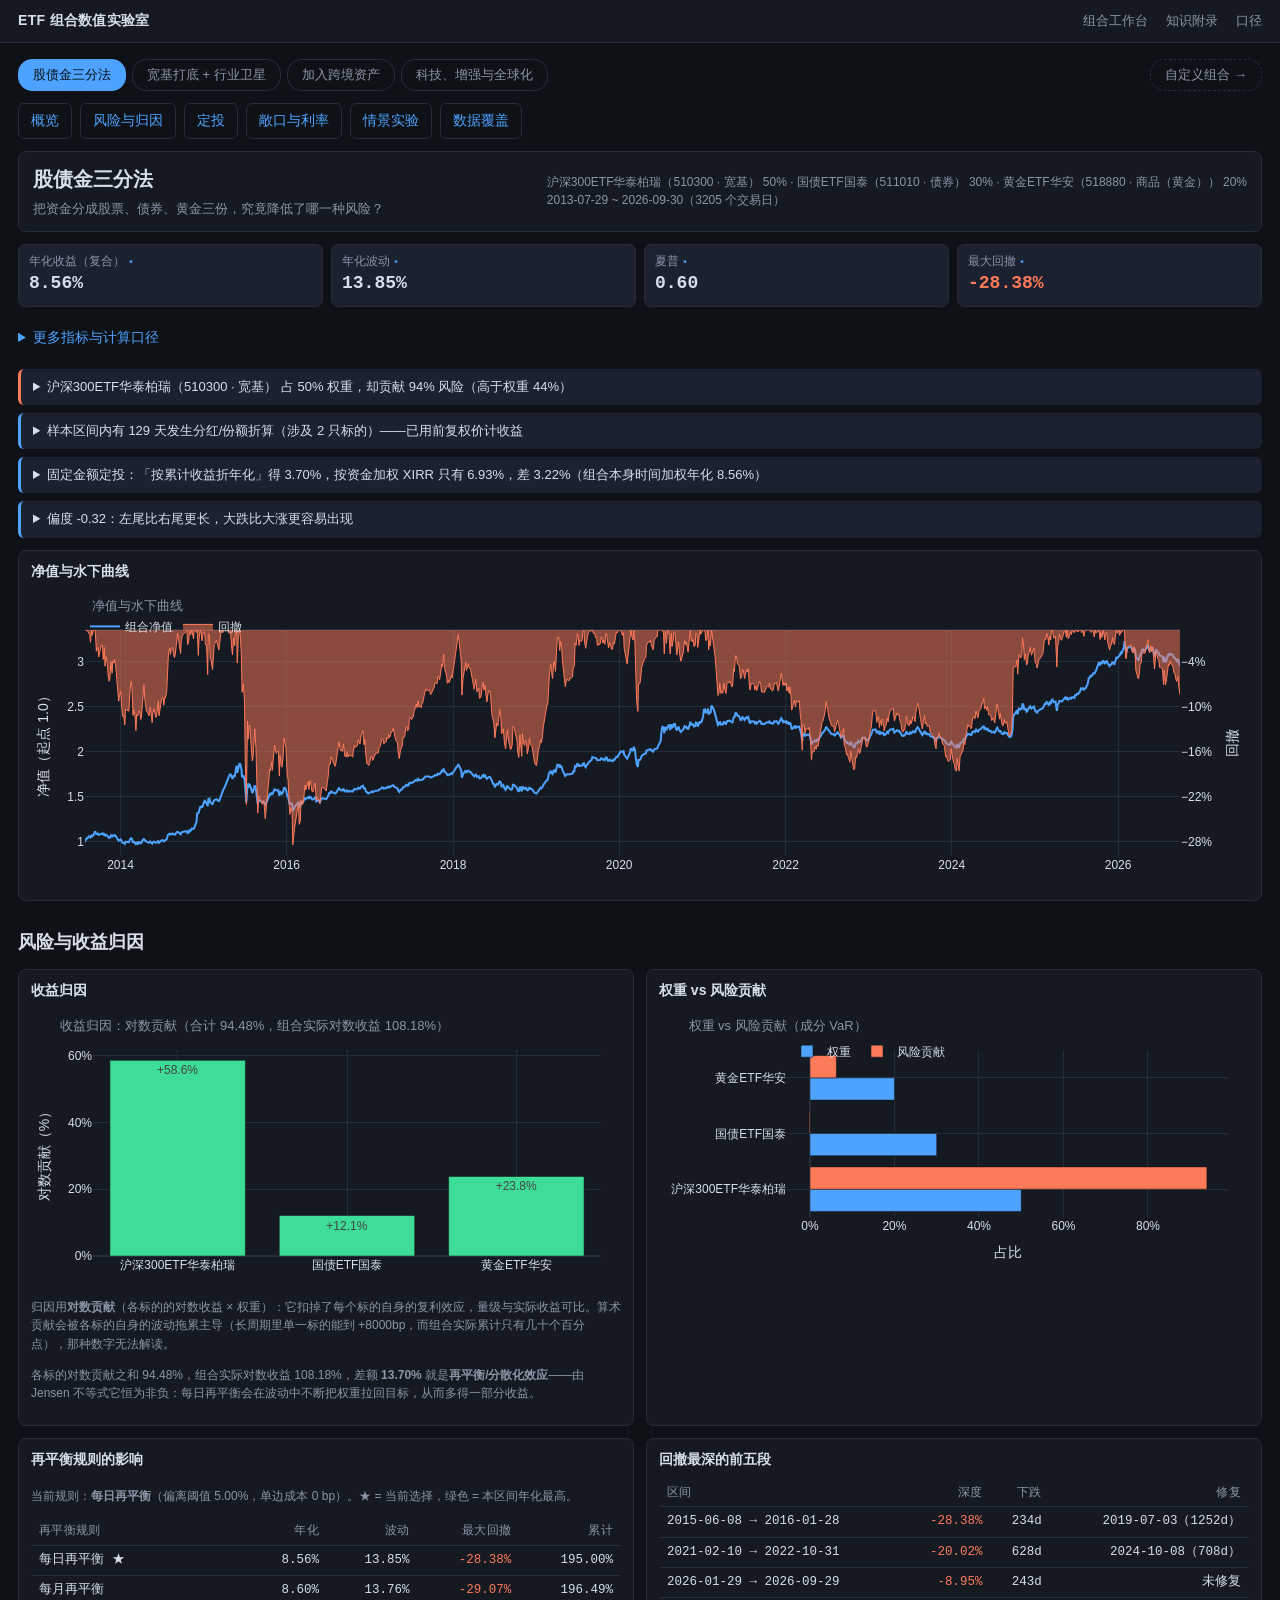
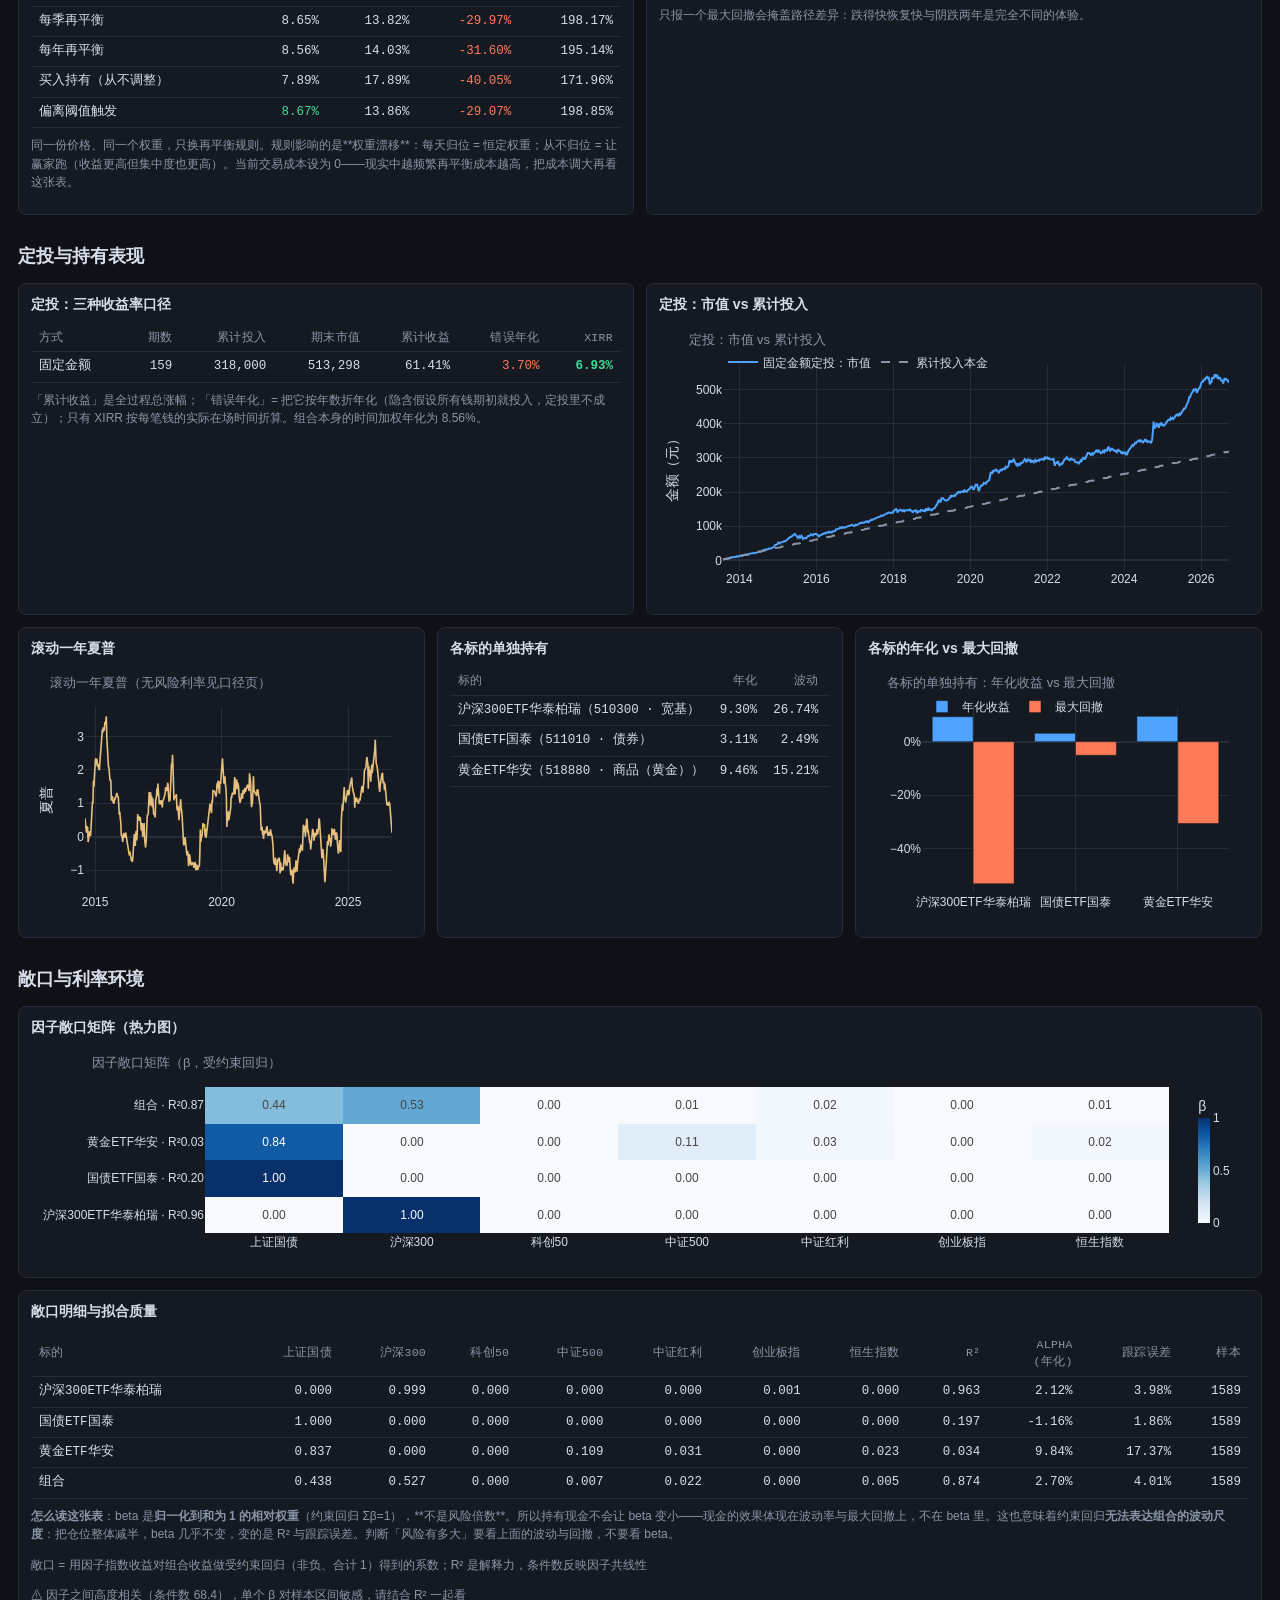
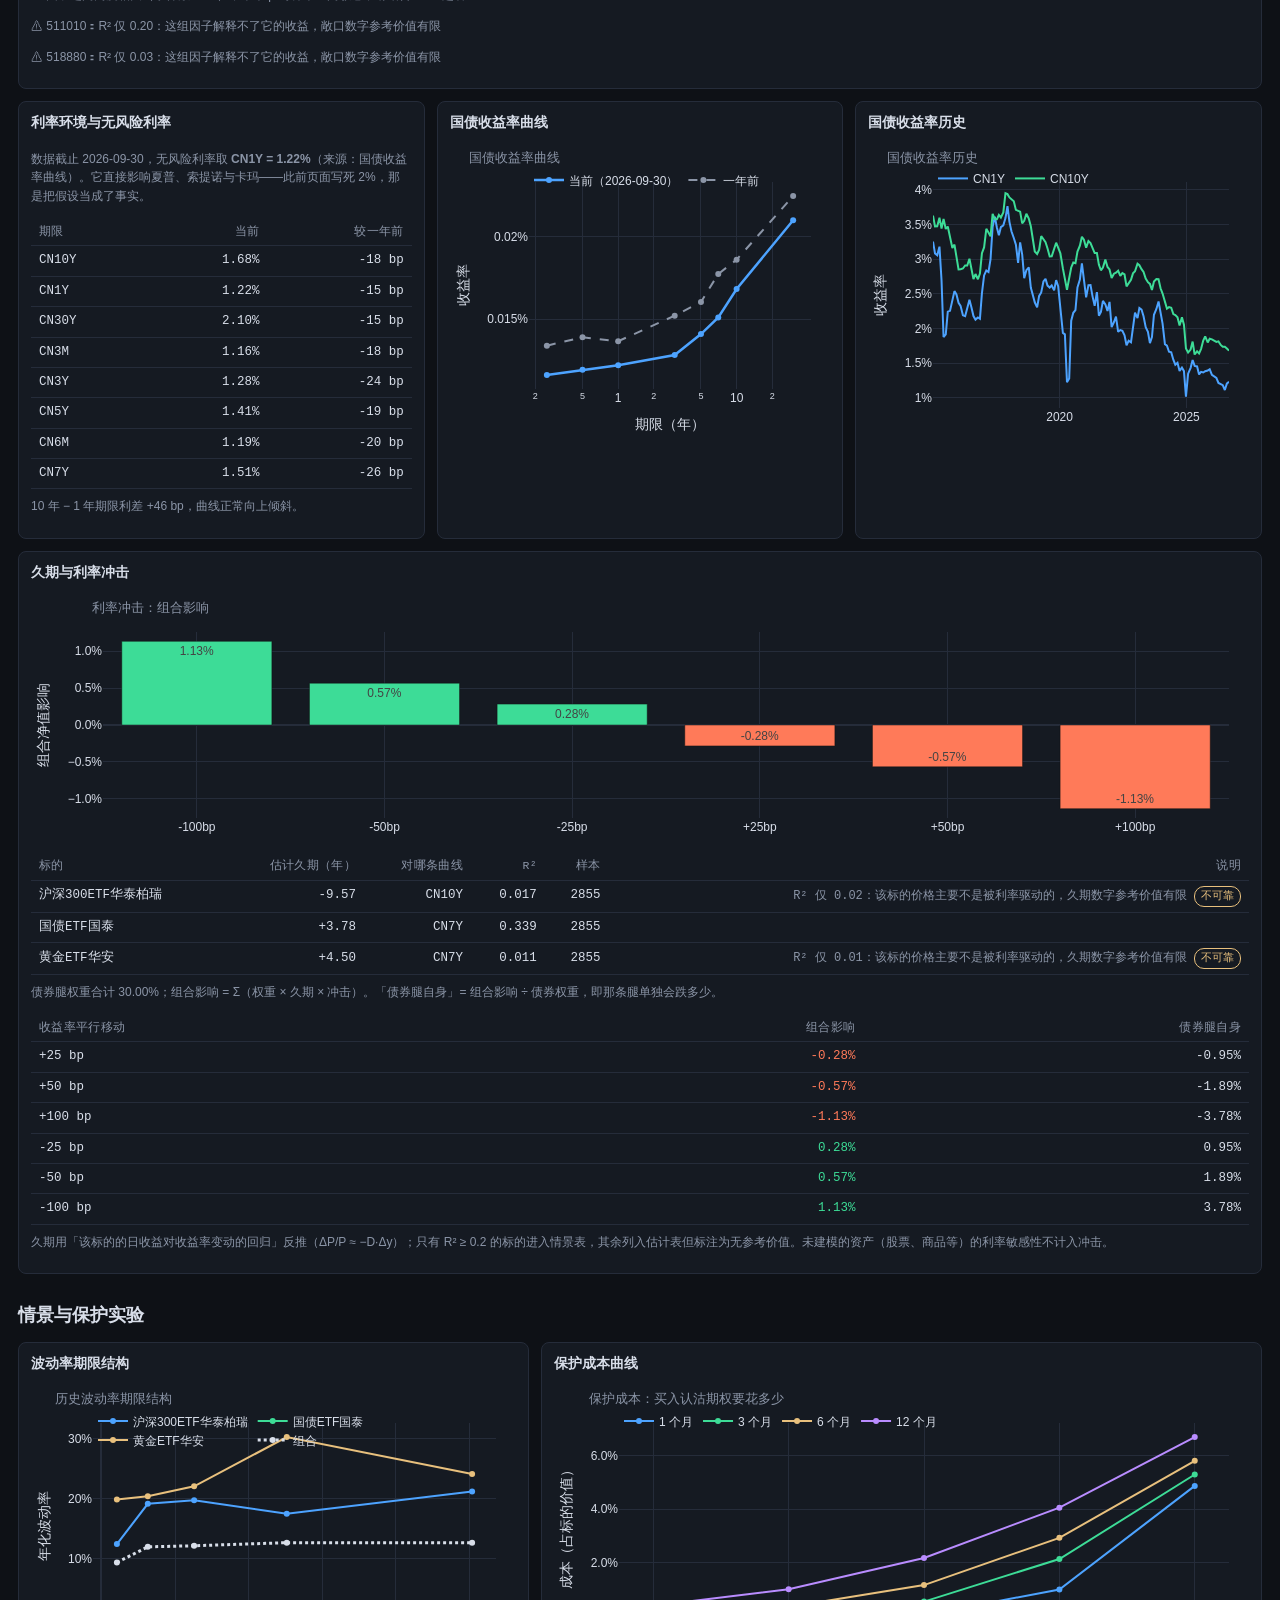
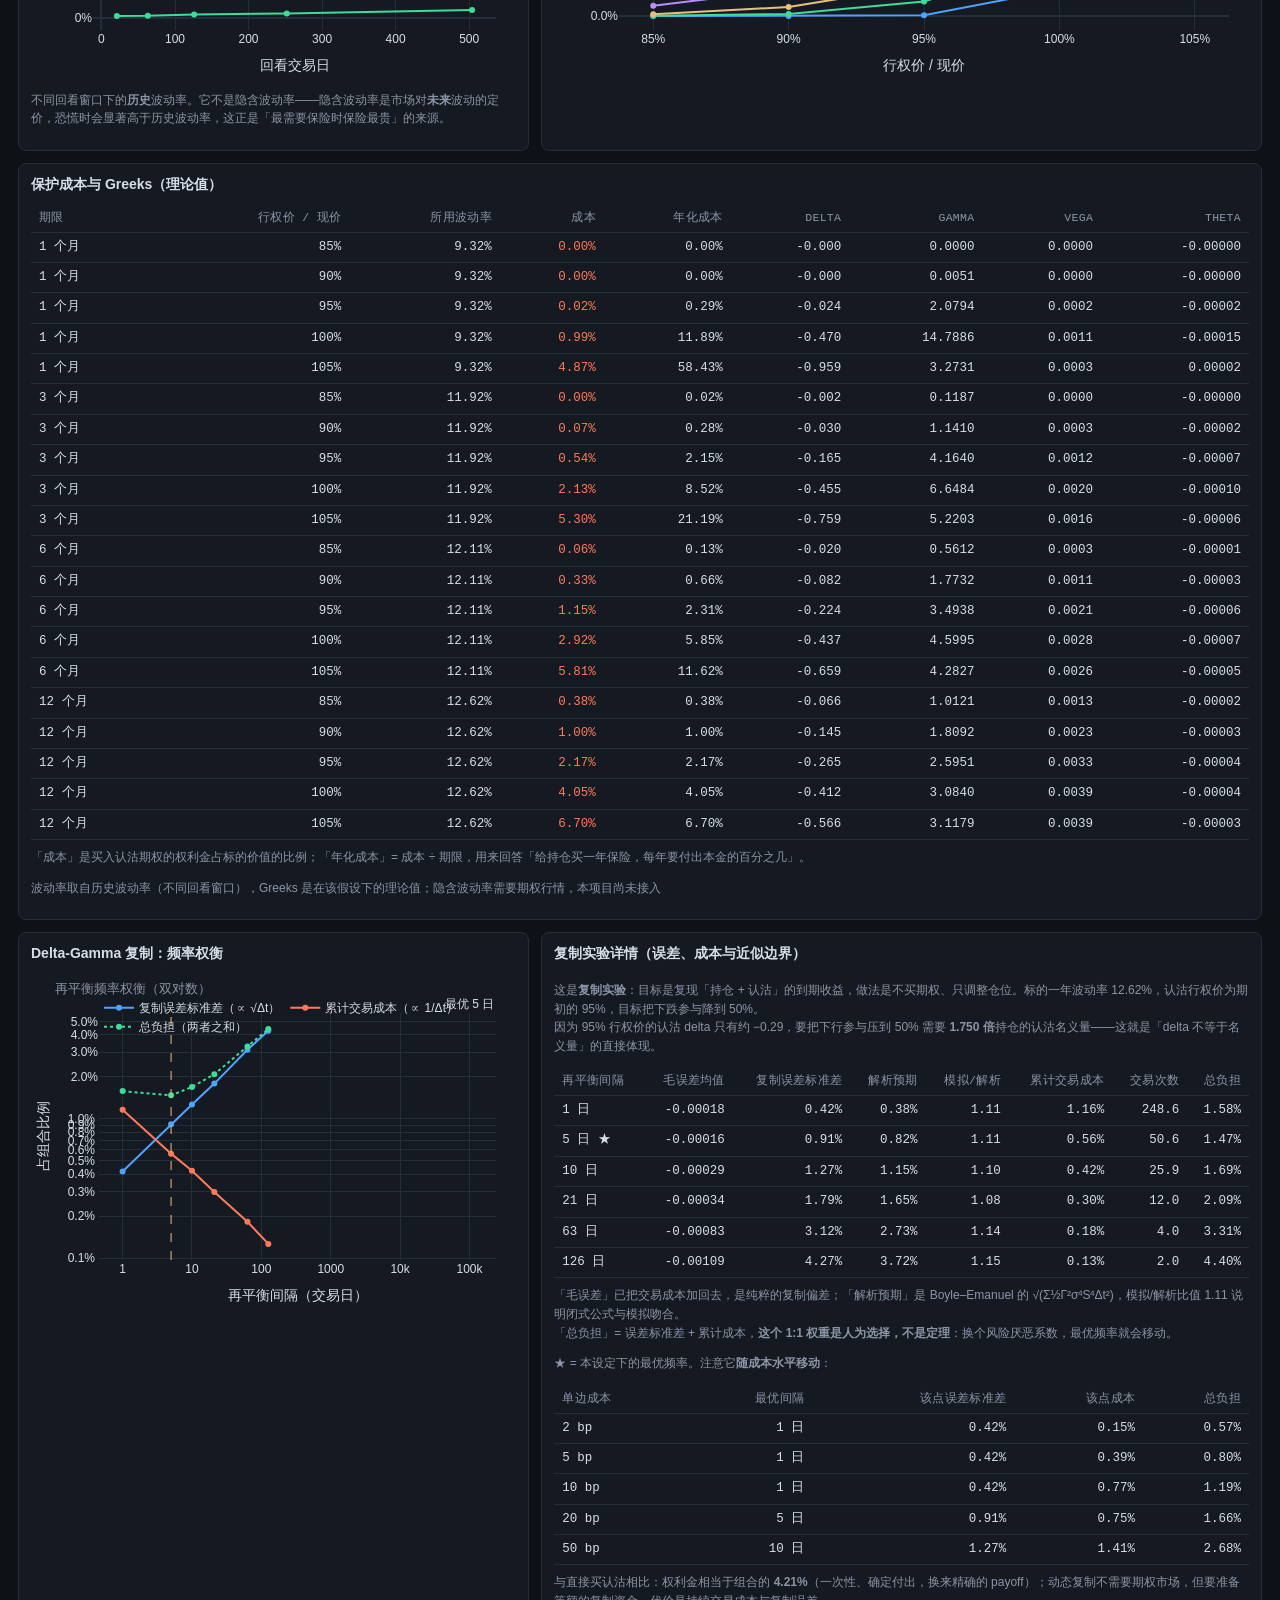
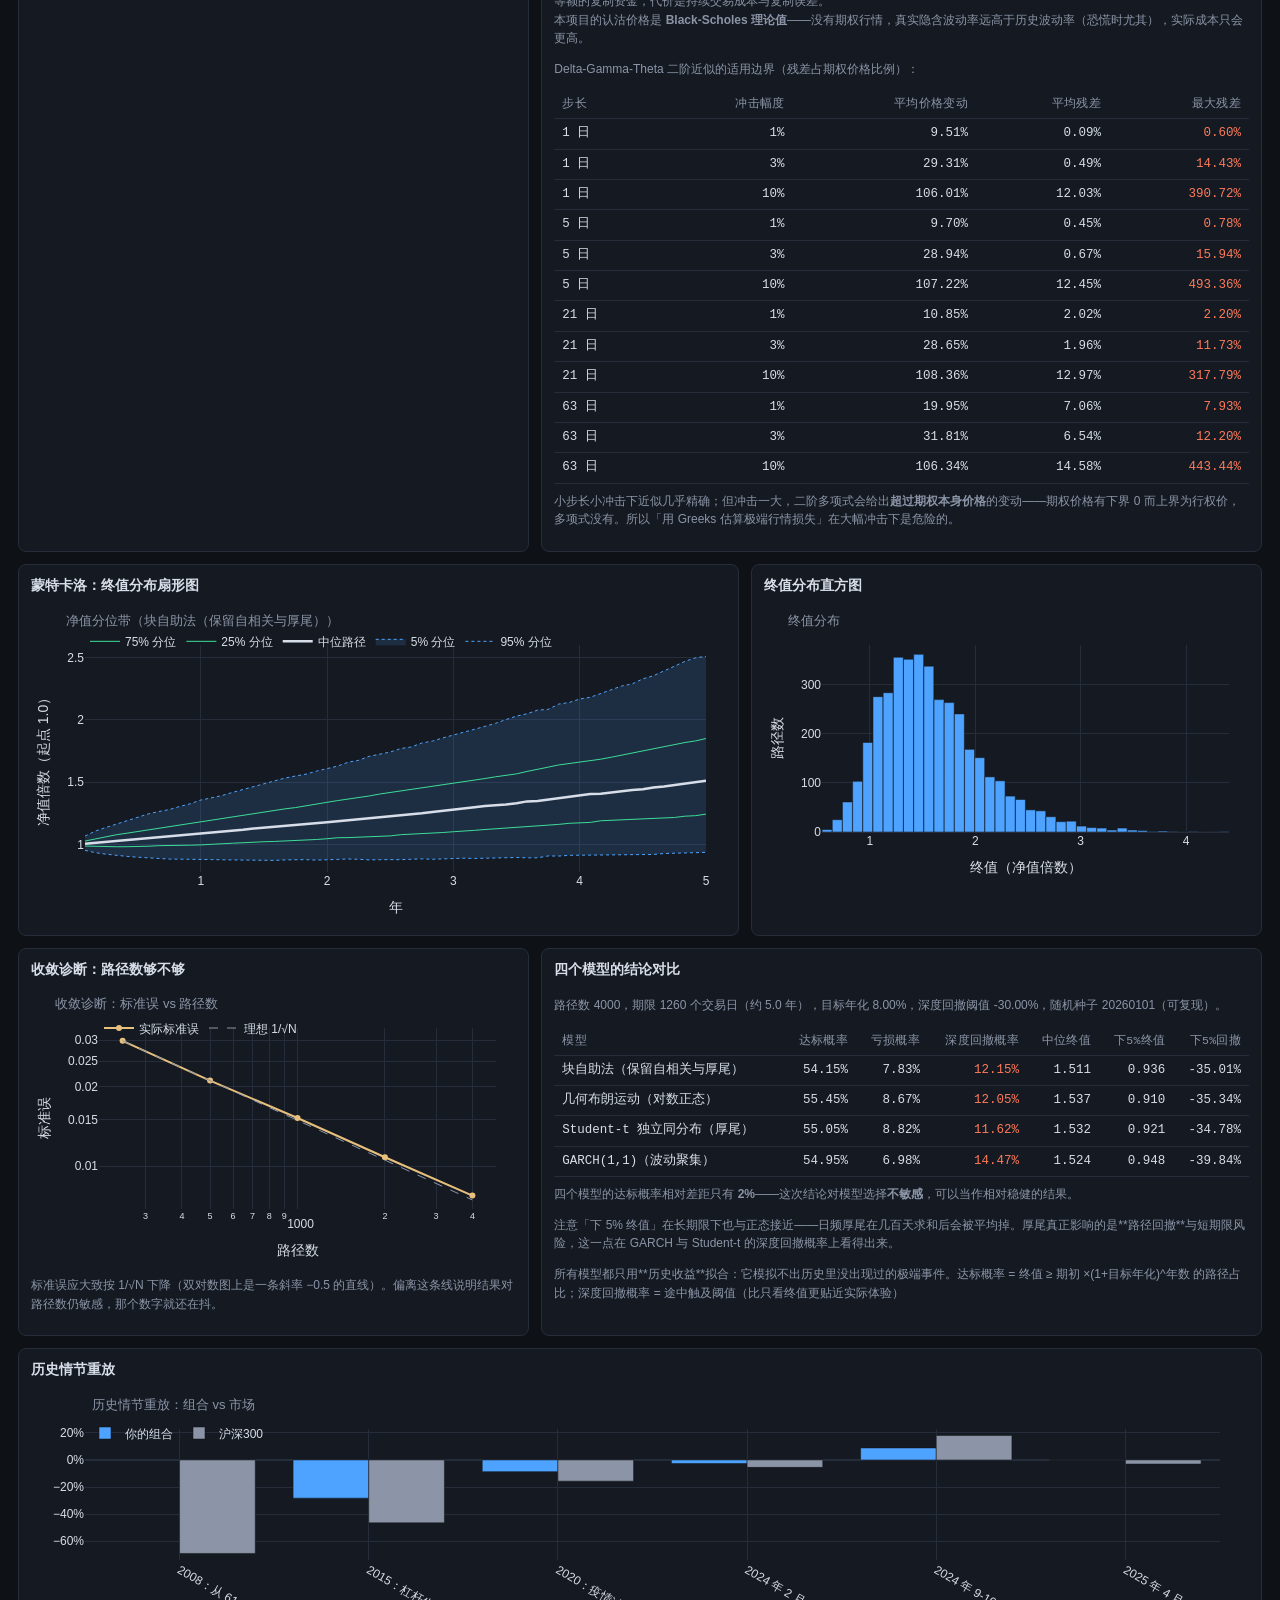
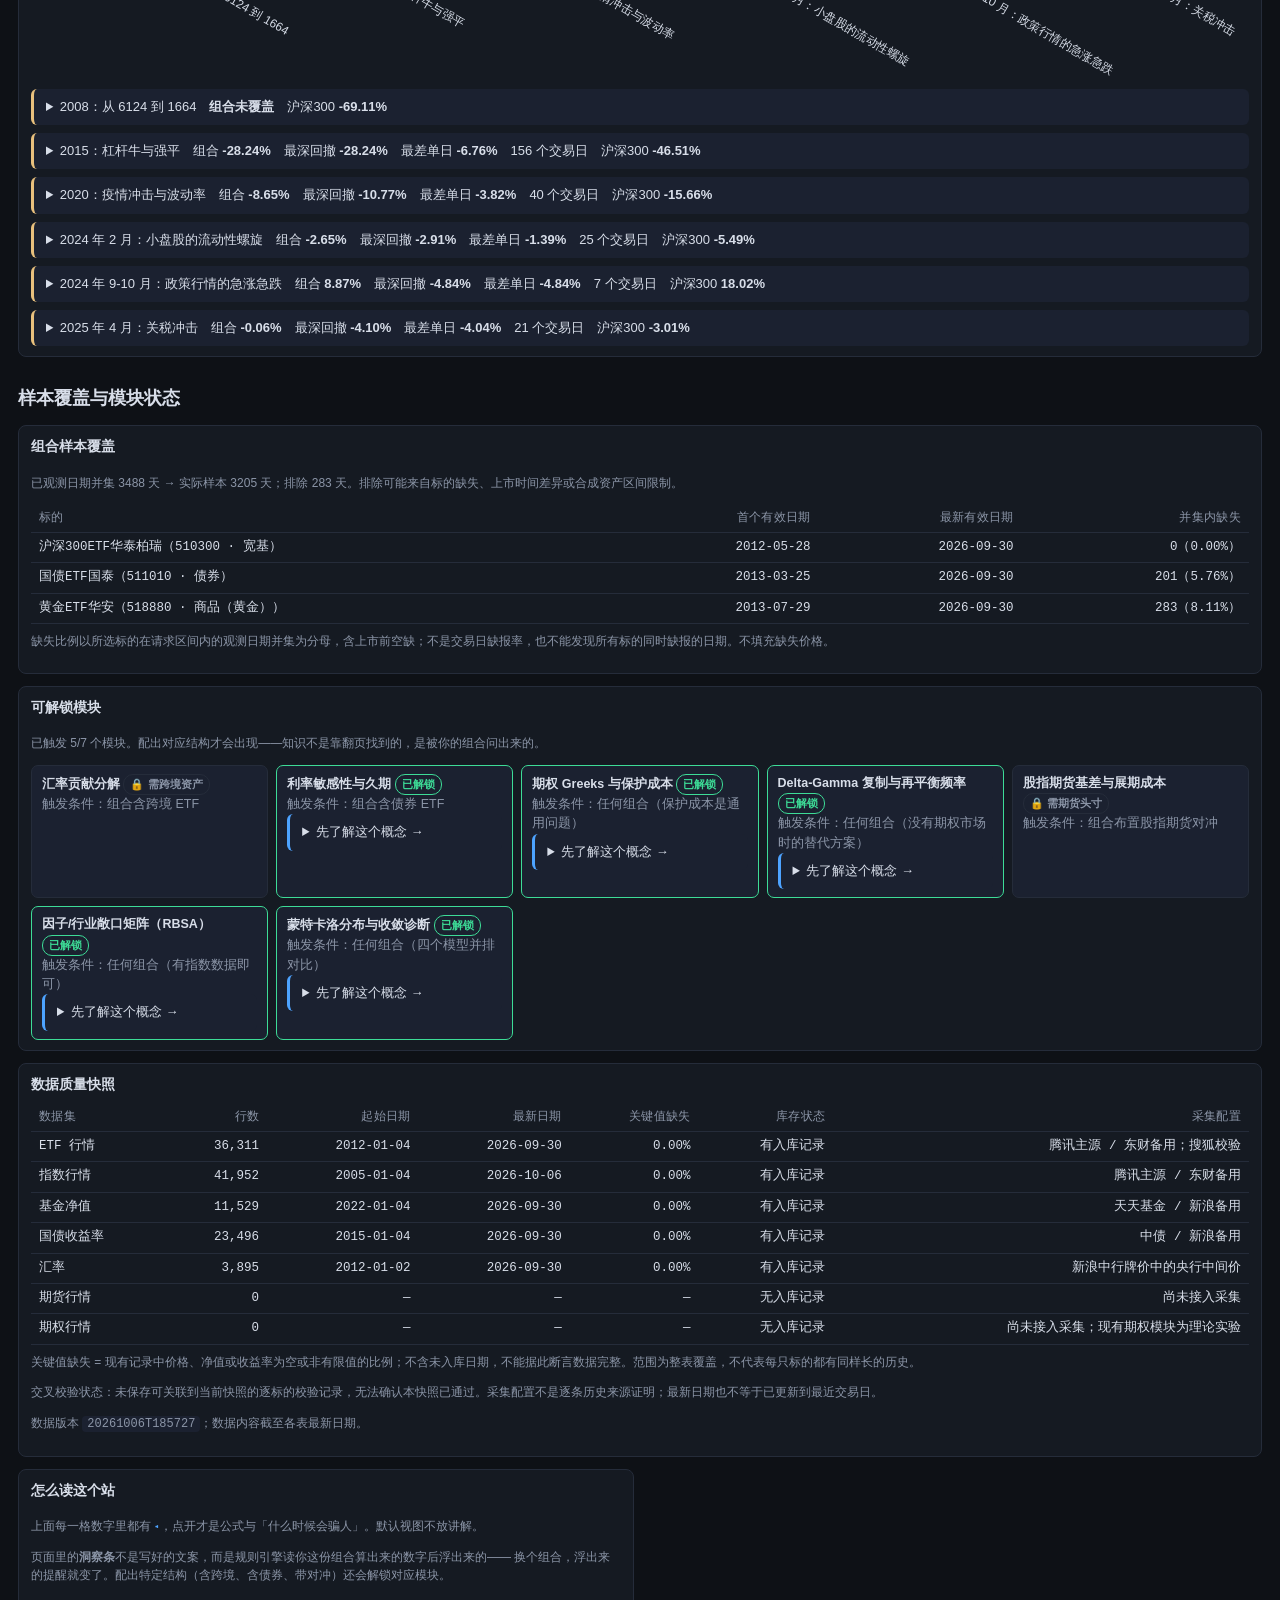
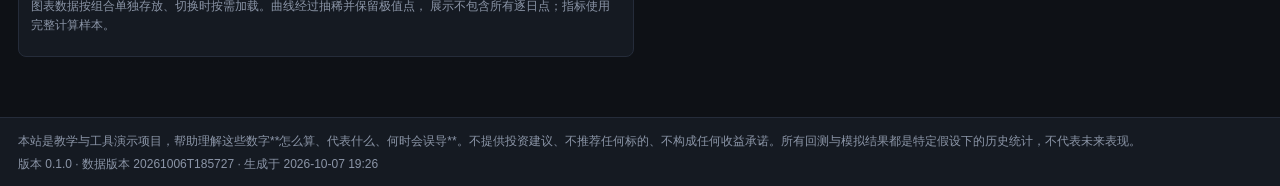
==== commit 76d4de0a: "Improve report navigation, methodology and data quality visibility" ====
--- a/docs/index.html
+++ b/docs/index.html
@@ -23,7 +23,8 @@
   <input class="gear-input" type="radio" name="gear" id="gear0" data-key="three_asset" data-src="data/three_asset.figs.js" checked><input class="gear-input" type="radio" name="gear" id="gear1" data-key="broad_plus_industry" data-src="data/broad_plus_industry.figs.js"><input class="gear-input" type="radio" name="gear" id="gear2" data-key="cross_border" data-src="data/cross_border.figs.js"><input class="gear-input" type="radio" name="gear" id="gear3" data-key="tech_quant" data-src="data/tech_quant.figs.js">
   <div class="gear-labels"><label for="gear0">股债金三分法</label><label for="gear1">宽基打底 + 行业卫星</label><label for="gear2">加入跨境资产</label><label for="gear3">科技、增强与全球化</label><details class="gear-custom"><summary>自定义组合 →</summary><div class="card" style="margin-top:8px"><p>自定义权重要实时重算，属于<b>实算应用</b>（路线 C）。本地启动：</p><div class="formula">python -m etf_lab.cli app</div><p>然后打开 <code>http://127.0.0.1:8080/lab</code> 拖动权重。<br>静态页只做预计算——这样它零服务器、离线可用、也永远不会挂。</p></div></details></div>
   <div class="gear-panes"><section class="gear-pane" id="pane0">
-<div class="titlebar">
+<nav class="section-nav" aria-label="分析分区"><a href="#three_asset-overview">概览</a><a href="#three_asset-risk">风险与归因</a><a href="#three_asset-dca">定投</a><a href="#three_asset-exposure">敞口与利率</a><a href="#three_asset-simulation">情景实验</a><a href="#three_asset-coverage">数据覆盖</a></nav>
+<div class="titlebar" id="three_asset-overview">
   <div>
     <h1>股债金三分法</h1>
     <div class="q">把资金分成股票、债券、黄金三份，究竟降低了哪一种风险？</div>
@@ -31,23 +32,28 @@
   <div class="sub">沪深300ETF华泰柏瑞（510300 · 宽基） 50% · 国债ETF国泰（511010 · 债券） 30% · 黄金ETF华安（518880 · 商品（黄金）） 20%<br>2013-07-29 ~ 2026-09-30（3205 个交易日）</div>
 </div>
 
-<div class="tiles"><details class="tile"><summary><span class="label">年化收益（复合）<span class="hintmark"> ◂</span></span><span class="val">8.56%</span></summary><div class="body"><div class="card"><h3>年化收益</h3><div class="formula">（末值 / 首值）^(1/年数) - 1，年数按自然日折算</div><p><strong>说明什么：</strong>把一段不等长的历史压缩成「每年赚多少」的口径，便于横向比较。</p><p class="mislead"><strong>什么时候会骗人：</strong>它是**几何**平均，一定低于各年收益的算术平均；区间起点挪一年就可能差好几个百分点。看到年化收益时，必须先问「这是哪一段」。</p></div></div></details><details class="tile"><summary><span class="label">算术平均年化<span class="hintmark"> ◂</span></span><span class="val">9.47%</span></summary><div class="body"><div class="card"><h3>算术平均年化 vs 复合年化（CAGR）</h3><div class="formula">算术年化 = 日收益均值 × 252；复合年化 = (末值/首值)^(1/年数) − 1</div><p><strong>说明什么：</strong>两者之差就是**波动拖累**，近似等于 σ²/2。波动越大，差距越大。</p><p class="mislead"><strong>什么时候会骗人：</strong>「平均年化收益」在各种宣传里通常指**算术平均**，它总是高于你实际拿到的复合收益。用 20% 波动率算，光这一项每年就能凭空多出约 2 个百分点——拿它去估算长期复利会系统性高估。</p></div></div></details><details class="tile"><summary><span class="label">波动拖累<span class="hintmark"> ◂</span></span><span class="val warn-val">0.59%</span></summary><div class="body"><div class="card"><h3>算术平均年化 vs 复合年化（CAGR）</h3><div class="formula">算术年化 = 日收益均值 × 252；复合年化 = (末值/首值)^(1/年数) − 1</div><p><strong>说明什么：</strong>两者之差就是**波动拖累**，近似等于 σ²/2。波动越大，差距越大。</p><p class="mislead"><strong>什么时候会骗人：</strong>「平均年化收益」在各种宣传里通常指**算术平均**，它总是高于你实际拿到的复合收益。用 20% 波动率算，光这一项每年就能凭空多出约 2 个百分点——拿它去估算长期复利会系统性高估。</p></div></div></details><details class="tile"><summary><span class="label">年化波动<span class="hintmark"> ◂</span></span><span class="val">13.85%</span></summary><div class="body"><div class="card"><h3>年化波动率</h3><div class="formula">日收益标准差 × √252</div><p><strong>说明什么：</strong>衡量收益围绕均值摆动的幅度，是大多数风险指标的分母。</p><p class="mislead"><strong>什么时候会骗人：</strong>它把上涨和下跌同等对待。对持续买入的定投来说，下跌其实是「打折」，所以单看波动率会高估定投的痛苦程度。</p></div></div></details><details class="tile"><summary><span class="label">夏普<span class="hintmark"> ◂</span></span><span class="val">0.60</span></summary><div class="body"><div class="card"><h3>夏普比率</h3><div class="formula">（年化收益 - 无风险利率）/ 年化波动率</div><p><strong>说明什么：</strong>每承担一单位波动能换来多少超额收益。</p><p class="mislead"><strong>什么时候会骗人：</strong>分子分母都依赖「无风险利率取多少」。用 1 年期国债和用 3 个月 Shibor，同一组合的夏普可能差出可观幅度；而且它假定收益近似正态，对尖峰厚尾的 A 股并不成立。</p></div></div></details><details class="tile"><summary><span class="label">索提诺<span class="hintmark"> ◂</span></span><span class="val">0.59</span></summary><div class="body"><div class="card"><h3>索提诺比率</h3><div class="formula">（年化收益 - 无风险利率）/ 下行波动率</div><p><strong>说明什么：</strong>只用下跌方向的波动作为风险，更贴近「我讨厌亏钱」的直觉。</p><p class="mislead"><strong>什么时候会骗人：</strong>样本里下跌日很少时分母接近 0，数值会极度放大；所以必须同时看样本量和下行天数。</p></div></div></details><details class="tile"><summary><span class="label">卡玛<span class="hintmark"> ◂</span></span><span class="val">0.30</span></summary><div class="body"><div class="card"><h3>卡玛比率</h3><div class="formula">年化收益 / |最大回撤|</div><p><strong>说明什么：</strong>每承受一个单位的最大回撤能换到多少年化收益。</p><p class="mislead"><strong>什么时候会骗人：</strong>分母是历史极值，所以它同样继承了最大回撤的全部敏感性——换一段区间，排名可能反转。</p></div></div></details><details class="tile"><summary><span class="label">最大回撤<span class="hintmark"> ◂</span></span><span class="val warn-val">-28.38%</span></summary><div class="body"><div class="card"><h3>最大回撤</h3><div class="formula">min（净值 / 历史最高净值 - 1）</div><p><strong>说明什么：</strong>历史上最难受的一段：从高点到低点亏了多少，以及多久没回本。</p><p class="mislead"><strong>什么时候会骗人：</strong>它是**单一历史路径上的极值**，对区间极度敏感。只报一个数字不够，至少要同时给出回撤最深的前几段与修复天数。</p></div></div></details><details class="tile"><summary><span class="label">VaR 95% 历史<span class="hintmark"> ◂</span></span><span class="val">1.19%</span></summary><div class="body"><div class="card"><h3>VaR（风险价值）</h3><div class="formula">历史法：收益分布的 5% 分位；参数法：μ + σ·z</div><p><strong>说明什么：</strong>在给定置信水平下，单个周期内「通常不会超过」的损失。</p><p class="mislead"><strong>什么时候会骗人：</strong>它只描述分位点，**不告诉你超过之后会亏多少**；历史法在样本不足时低估尾部，参数法在厚尾数据上系统性低估。所以本项目总是把两种口径并排展示。</p></div></div></details><details class="tile"><summary><span class="label">VaR 95% 参数<span class="hintmark"> ◂</span></span><span class="val">1.40%</span></summary><div class="body"><div class="card"><h3>VaR（风险价值）</h3><div class="formula">历史法：收益分布的 5% 分位；参数法：μ + σ·z</div><p><strong>说明什么：</strong>在给定置信水平下，单个周期内「通常不会超过」的损失。</p><p class="mislead"><strong>什么时候会骗人：</strong>它只描述分位点，**不告诉你超过之后会亏多少**；历史法在样本不足时低估尾部，参数法在厚尾数据上系统性低估。所以本项目总是把两种口径并排展示。</p></div></div></details><details class="tile"><summary><span class="label">CVaR 95%<span class="hintmark"> ◂</span></span><span class="val">2.04%</span></summary><div class="body"><div class="card"><h3>CVaR（条件风险价值）</h3><div class="formula">收益落在 VaR 之外那部分的平均损失</div><p><strong>说明什么：</strong>回答了 VaR 没回答的问题：真的跌破了，平均会亏多少。</p><p class="mislead"><strong>什么时候会骗人：</strong>它依赖尾部样本数量。若历史上只出现过两三次极端下跌，这个数字本身就极不稳定。</p></div></div></details><div class="tile static"><span class="label">偏度</span><span class="val">-0.318</span></div><div class="tile static"><span class="label">超额峰度</span><span class="val">9.041</span></div><div class="tile static"><span class="label">样本交易日</span><span class="val">3204</span></div><details class="tile"><summary><span class="label">无风险利率<span class="hintmark"> ◂</span></span><span class="val">1.22%</span></summary><div class="body"><div class="card"><h3>夏普比率</h3><div class="formula">（年化收益 - 无风险利率）/ 年化波动率</div><p><strong>说明什么：</strong>每承担一单位波动能换来多少超额收益。</p><p class="mislead"><strong>什么时候会骗人：</strong>分子分母都依赖「无风险利率取多少」。用 1 年期国债和用 3 个月 Shibor，同一组合的夏普可能差出可观幅度；而且它假定收益近似正态，对尖峰厚尾的 A 股并不成立。</p></div></div></details><details class="tile"><summary><span class="label">组合折溢价<span class="hintmark"> ◂</span></span><span class="val">0.03%</span></summary><div class="body"><div class="card"><h3>折溢价率</h3><div class="formula">折溢价率 = 二级市场收盘价 / 基金单位净值 − 1</div><p><strong>说明什么：</strong>ETF 像股票一样在二级市场交易，价格可以高于（溢价）或低于（折价）它真实的净值。</p><p class="mislead"><strong>什么时候会骗人：</strong>溢价买入等于多付钱：标的指数不涨不跌，溢价回落到正常水平就是一笔纯亏损。跨境 ETF 在额度紧张时溢价会明显放大。**但跨境品种要特别小心**：QDII 净值披露有滞后，它反映的是上一交易日境外市场收盘，所以算出来的「溢价」里有一部分是时滞造成的假象——不能直接当成你多付了那么多钱。</p></div></div></details><details class="tile"><summary><span class="label">时间加权年化<span class="hintmark"> ◂</span></span><span class="val">8.56%</span></summary><div class="body"><div class="card"><h3>XIRR（资金加权年化）</h3><div class="formula">令 Σ 现金流 / (1+r)^(实际天数/365) = 0 的 r</div><p><strong>说明什么：</strong>把定投每一笔钱的**实际在场时间**考虑进去后的真实年化收益。</p><p class="mislead"><strong>什么时候会骗人：</strong>很多人用「总收益 ÷ 总投入」当年化，这会系统性高估（后期投入的钱几乎没参与上涨却摊薄了分母）。同一段行情，两种算法能差出十几个百分点——这是本站最想让大家看清的一件事。</p></div></div></details></div>
-
-<div class="grid" style="margin-top:12px">
-  <section class="panel span-8"><header><h2>净值与水下曲线</h2></header><div><div id="three_asset-fig-nav" style="width:100%"></div></div></section>
-  <section class="panel span-4"><header><h2>收益归因</h2></header><div><div id="three_asset-fig-return_contribution" style="width:100%"></div><p class='note'>归因用<b>对数贡献</b>（各标的的对数收益 × 权重）：它扣掉了每个标的自身的复利效应，量级与实际收益可比。算术贡献会被各标的自身的波动拖累主导（长周期里单一标的能到 +8000bp，而组合实际累计只有几十个百分点），那种数字无法解读。</p><p class='note'>各标的对数贡献之和 94.48%，组合实际对数收益 108.18%，差额 <b>13.70%</b> 就是<b>再平衡/分散化效应</b>——由 Jensen 不等式它恒为非负：每日再平衡会在波动中不断把权重拉回目标，从而多得一部分收益。</p></div></section>
+<div class="tiles"><details class="tile"><summary><span class="label">年化收益（复合）<span class="hintmark"> ◂</span></span><span class="val">8.56%</span></summary><div class="body"><div class="card"><h3>年化收益</h3><div class="formula">（末值 / 首值）^(1/年数) - 1，年数按自然日折算</div><p><strong>说明什么：</strong>把一段不等长的历史压缩成「每年赚多少」的口径，便于横向比较。</p><p class="mislead"><strong>什么时候会骗人：</strong>它是**几何**平均，一定低于各年收益的算术平均；区间起点挪一年就可能差好几个百分点。看到年化收益时，必须先问「这是哪一段」。</p></div></div></details><details class="tile"><summary><span class="label">年化波动<span class="hintmark"> ◂</span></span><span class="val">13.85%</span></summary><div class="body"><div class="card"><h3>年化波动率</h3><div class="formula">日收益标准差 × √252</div><p><strong>说明什么：</strong>衡量收益围绕均值摆动的幅度，是大多数风险指标的分母。</p><p class="mislead"><strong>什么时候会骗人：</strong>它把上涨和下跌同等对待。对持续买入的定投来说，下跌其实是「打折」，所以单看波动率会高估定投的痛苦程度。</p></div></div></details><details class="tile"><summary><span class="label">夏普<span class="hintmark"> ◂</span></span><span class="val">0.60</span></summary><div class="body"><div class="card"><h3>夏普比率</h3><div class="formula">（年化收益 - 无风险利率）/ 年化波动率</div><p><strong>说明什么：</strong>每承担一单位波动能换来多少超额收益。</p><p class="mislead"><strong>什么时候会骗人：</strong>分子分母都依赖「无风险利率取多少」。用 1 年期国债和用 3 个月 Shibor，同一组合的夏普可能差出可观幅度；而且它假定收益近似正态，对尖峰厚尾的 A 股并不成立。</p></div></div></details><details class="tile"><summary><span class="label">最大回撤<span class="hintmark"> ◂</span></span><span class="val warn-val">-28.38%</span></summary><div class="body"><div class="card"><h3>最大回撤</h3><div class="formula">min（净值 / 历史最高净值 - 1）</div><p><strong>说明什么：</strong>历史上最难受的一段：从高点到低点亏了多少，以及多久没回本。</p><p class="mislead"><strong>什么时候会骗人：</strong>它是**单一历史路径上的极值**，对区间极度敏感。只报一个数字不够，至少要同时给出回撤最深的前几段与修复天数。</p></div></div></details></div><details class="more-metrics"><summary>更多指标与计算口径</summary><div class="tiles"><details class="tile"><summary><span class="label">算术平均年化<span class="hintmark"> ◂</span></span><span class="val">9.47%</span></summary><div class="body"><div class="card"><h3>算术平均年化 vs 复合年化（CAGR）</h3><div class="formula">算术年化 = 日收益均值 × 252；复合年化 = (末值/首值)^(1/年数) − 1</div><p><strong>说明什么：</strong>两者之差就是**波动拖累**，近似等于 σ²/2。波动越大，差距越大。</p><p class="mislead"><strong>什么时候会骗人：</strong>「平均年化收益」在各种宣传里通常指**算术平均**，它总是高于你实际拿到的复合收益。用 20% 波动率算，光这一项每年就能凭空多出约 2 个百分点——拿它去估算长期复利会系统性高估。</p></div></div></details><details class="tile"><summary><span class="label">波动拖累<span class="hintmark"> ◂</span></span><span class="val warn-val">0.59%</span></summary><div class="body"><div class="card"><h3>算术平均年化 vs 复合年化（CAGR）</h3><div class="formula">算术年化 = 日收益均值 × 252；复合年化 = (末值/首值)^(1/年数) − 1</div><p><strong>说明什么：</strong>两者之差就是**波动拖累**，近似等于 σ²/2。波动越大，差距越大。</p><p class="mislead"><strong>什么时候会骗人：</strong>「平均年化收益」在各种宣传里通常指**算术平均**，它总是高于你实际拿到的复合收益。用 20% 波动率算，光这一项每年就能凭空多出约 2 个百分点——拿它去估算长期复利会系统性高估。</p></div></div></details><details class="tile"><summary><span class="label">索提诺<span class="hintmark"> ◂</span></span><span class="val">0.59</span></summary><div class="body"><div class="card"><h3>索提诺比率</h3><div class="formula">（年化收益 - 无风险利率）/ 下行波动率</div><p><strong>说明什么：</strong>只用下跌方向的波动作为风险，更贴近「我讨厌亏钱」的直觉。</p><p class="mislead"><strong>什么时候会骗人：</strong>样本里下跌日很少时分母接近 0，数值会极度放大；所以必须同时看样本量和下行天数。</p></div></div></details><details class="tile"><summary><span class="label">卡玛<span class="hintmark"> ◂</span></span><span class="val">0.30</span></summary><div class="body"><div class="card"><h3>卡玛比率</h3><div class="formula">年化收益 / |最大回撤|</div><p><strong>说明什么：</strong>每承受一个单位的最大回撤能换到多少年化收益。</p><p class="mislead"><strong>什么时候会骗人：</strong>分母是历史极值，所以它同样继承了最大回撤的全部敏感性——换一段区间，排名可能反转。</p></div></div></details><details class="tile"><summary><span class="label">VaR 95% 历史<span class="hintmark"> ◂</span></span><span class="val">1.19%</span></summary><div class="body"><div class="card"><h3>VaR（风险价值）</h3><div class="formula">历史法：收益分布的 5% 分位；参数法：μ + σ·z</div><p><strong>说明什么：</strong>在给定置信水平下，单个周期内「通常不会超过」的损失。</p><p class="mislead"><strong>什么时候会骗人：</strong>它只描述分位点，**不告诉你超过之后会亏多少**；历史法在样本不足时低估尾部，参数法在厚尾数据上系统性低估。所以本项目总是把两种口径并排展示。</p></div></div></details><details class="tile"><summary><span class="label">VaR 95% 参数<span class="hintmark"> ◂</span></span><span class="val">1.40%</span></summary><div class="body"><div class="card"><h3>VaR（风险价值）</h3><div class="formula">历史法：收益分布的 5% 分位；参数法：μ + σ·z</div><p><strong>说明什么：</strong>在给定置信水平下，单个周期内「通常不会超过」的损失。</p><p class="mislead"><strong>什么时候会骗人：</strong>它只描述分位点，**不告诉你超过之后会亏多少**；历史法在样本不足时低估尾部，参数法在厚尾数据上系统性低估。所以本项目总是把两种口径并排展示。</p></div></div></details><details class="tile"><summary><span class="label">CVaR 95%<span class="hintmark"> ◂</span></span><span class="val">2.04%</span></summary><div class="body"><div class="card"><h3>CVaR（条件风险价值）</h3><div class="formula">收益落在 VaR 之外那部分的平均损失</div><p><strong>说明什么：</strong>回答了 VaR 没回答的问题：真的跌破了，平均会亏多少。</p><p class="mislead"><strong>什么时候会骗人：</strong>它依赖尾部样本数量。若历史上只出现过两三次极端下跌，这个数字本身就极不稳定。</p></div></div></details><div class="tile static"><span class="label">偏度</span><span class="val">-0.318</span></div><div class="tile static"><span class="label">超额峰度</span><span class="val">9.041</span></div><div class="tile static"><span class="label">样本交易日</span><span class="val">3204</span></div><details class="tile"><summary><span class="label">无风险利率<span class="hintmark"> ◂</span></span><span class="val">1.22%</span></summary><div class="body"><div class="card"><h3>夏普比率</h3><div class="formula">（年化收益 - 无风险利率）/ 年化波动率</div><p><strong>说明什么：</strong>每承担一单位波动能换来多少超额收益。</p><p class="mislead"><strong>什么时候会骗人：</strong>分子分母都依赖「无风险利率取多少」。用 1 年期国债和用 3 个月 Shibor，同一组合的夏普可能差出可观幅度；而且它假定收益近似正态，对尖峰厚尾的 A 股并不成立。</p></div></div></details><details class="tile"><summary><span class="label">组合折溢价<span class="hintmark"> ◂</span></span><span class="val">0.03%</span></summary><div class="body"><div class="card"><h3>折溢价率</h3><div class="formula">折溢价率 = 二级市场收盘价 / 基金单位净值 − 1</div><p><strong>说明什么：</strong>ETF 像股票一样在二级市场交易，价格可以高于（溢价）或低于（折价）它真实的净值。</p><p class="mislead"><strong>什么时候会骗人：</strong>溢价买入等于多付钱：标的指数不涨不跌，溢价回落到正常水平就是一笔纯亏损。跨境 ETF 在额度紧张时溢价会明显放大。**但跨境品种要特别小心**：QDII 净值披露有滞后，它反映的是上一交易日境外市场收盘，所以算出来的「溢价」里有一部分是时滞造成的假象——不能直接当成你多付了那么多钱。</p></div></div></details><details class="tile"><summary><span class="label">时间加权年化<span class="hintmark"> ◂</span></span><span class="val">8.56%</span></summary><div class="body"><div class="card"><h3>XIRR（资金加权年化）</h3><div class="formula">令 Σ 现金流 / (1+r)^(实际天数/365) = 0 的 r</div><p><strong>说明什么：</strong>把定投每一笔钱的**实际在场时间**考虑进去后的真实年化收益。</p><p class="mislead"><strong>什么时候会骗人：</strong>很多人用「总收益 ÷ 总投入」当年化，这会系统性高估（后期投入的钱几乎没参与上涨却摊薄了分母）。同一段行情，两种算法能差出十几个百分点——这是本站最想让大家看清的一件事。</p></div></div></details></div></details>
+<div class="overview-insights"><div class="insights"><details class="insight warn"><summary>沪深300ETF华泰柏瑞（510300 · 宽基） 占 50% 权重，却贡献 94% 风险（高于权重 44%）</summary><div class="body"><div class="card"><h3>风险贡献（成分 VaR）</h3><div class="formula">贡献_i = w_i × (Σw)_i / σ_p × z，各项之和 = 组合 VaR</div><p><strong>说明什么：</strong>把组合风险拆到每个标的上，看谁在真正制造波动——它常常和权重排序不一样。</p><p class="mislead"><strong>什么时候会骗人：</strong>它用的是协方差矩阵，对尾部事件的刻画是正态近似的；某个标的平时波动小但危机时与其它标的一起跳，它的风险贡献会被低估。</p></div><table><tbody><tr><td>symbol</td><td>510300</td></tr><tr><td>weight</td><td>0.5000</td></tr><tr><td>risk_share</td><td>0.9394</td></tr><tr><td>gap</td><td>0.4394</td></tr></tbody></table></div></details><details class="insight info"><summary>样本区间内有 129 天发生分红/份额折算（涉及 2 只标的）——已用前复权价计收益</summary><div class="body"><div class="card"><h3>为什么必须用前复权价</h3><div class="formula">前复权价 = 原始价 × 累计复权因子（越早的日期因子越小）</div><p><strong>说明什么：</strong>把历史价格按分红除权调整到与今天可比的口径，这样算出来的收益才包含分红。</p><p class="mislead"><strong>什么时候会骗人：</strong>用未复权价计算，会把每次分红除权当成本金亏损，长期下来会**低估**收益。本项目同时落库两种价格与复权因子，任何结论都能回溯口径。</p></div><table><tbody><tr><td>days</td><td>129</td></tr><tr><td>symbols</td><td>[&#x27;510300&#x27;, &#x27;511010&#x27;]</td></tr></tbody></table></div></details><details class="insight info"><summary>固定金额定投：「按累计收益折年化」得 3.70%，按资金加权 XIRR 只有 6.93%，差 3.22%（组合本身时间加权年化 8.56%）</summary><div class="body"><div class="card"><h3>XIRR（资金加权年化）</h3><div class="formula">令 Σ 现金流 / (1+r)^(实际天数/365) = 0 的 r</div><p><strong>说明什么：</strong>把定投每一笔钱的**实际在场时间**考虑进去后的真实年化收益。</p><p class="mislead"><strong>什么时候会骗人：</strong>很多人用「总收益 ÷ 总投入」当年化，这会系统性高估（后期投入的钱几乎没参与上涨却摊薄了分母）。同一段行情，两种算法能差出十几个百分点——这是本站最想让大家看清的一件事。</p></div><table><tbody><tr><td>mode</td><td>fixed</td></tr><tr><td>naive</td><td>0.0370</td></tr><tr><td>xirr</td><td>0.0693</td></tr><tr><td>gap</td><td>0.0322</td></tr><tr><td>time_weighted</td><td>0.0856</td></tr></tbody></table></div></details><details class="insight info"><summary>偏度 -0.32：左尾比右尾更长，大跌比大涨更容易出现</summary><div class="body"><div class="card"><h3>CVaR（条件风险价值）</h3><div class="formula">收益落在 VaR 之外那部分的平均损失</div><p><strong>说明什么：</strong>回答了 VaR 没回答的问题：真的跌破了，平均会亏多少。</p><p class="mislead"><strong>什么时候会骗人：</strong>它依赖尾部样本数量。若历史上只出现过两三次极端下跌，这个数字本身就极不稳定。</p></div><table><tbody><tr><td>skewness</td><td>-0.3179</td></tr></tbody></table></div></details></div></div>
+
+<div class="grid" style="margin-top:12px">
+  <section class="panel span-12"><header><h2>净值与水下曲线</h2></header><div><div id="three_asset-fig-nav" style="width:100%"></div></div></section>
+  <h2 class="section-heading span-12" id="three_asset-risk">风险与收益归因</h2>
+  <section class="panel span-6"><header><h2>收益归因</h2></header><div><div id="three_asset-fig-return_contribution" style="width:100%"></div><p class='note'>归因用<b>对数贡献</b>（各标的的对数收益 × 权重）：它扣掉了每个标的自身的复利效应，量级与实际收益可比。算术贡献会被各标的自身的波动拖累主导（长周期里单一标的能到 +8000bp，而组合实际累计只有几十个百分点），那种数字无法解读。</p><p class='note'>各标的对数贡献之和 94.48%，组合实际对数收益 108.18%，差额 <b>13.70%</b> 就是<b>再平衡/分散化效应</b>——由 Jensen 不等式它恒为非负：每日再平衡会在波动中不断把权重拉回目标，从而多得一部分收益。</p></div></section>
   <section class="panel span-6"><header><h2>权重 vs 风险贡献</h2></header><div><div id="three_asset-fig-risk_vs_weight" style="width:100%"></div></div></section>
   <section class="panel span-6"><header><h2>再平衡规则的影响</h2></header><div><p class="note">当前规则：<b>每日再平衡</b>（偏离阈值 5.00%，单边成本 0 bp）。★ = 当前选择，绿色 = 本区间年化最高。</p><table><thead><tr><th>再平衡规则</th><th>年化</th><th>波动</th><th>最大回撤</th><th>累计</th></tr></thead><tbody><tr><td>每日再平衡 ★</td><td class="">8.56%</td><td>13.85%</td><td class="warn">-28.38%</td><td>195.00%</td></tr><tr><td>每月再平衡</td><td class="">8.60%</td><td>13.76%</td><td class="warn">-29.07%</td><td>196.49%</td></tr><tr><td>每季再平衡</td><td class="">8.65%</td><td>13.82%</td><td class="warn">-29.97%</td><td>198.17%</td></tr><tr><td>每年再平衡</td><td class="">8.56%</td><td>14.03%</td><td class="warn">-31.60%</td><td>195.14%</td></tr><tr><td>买入持有（从不调整）</td><td class="">7.89%</td><td>17.89%</td><td class="warn">-40.05%</td><td>171.96%</td></tr><tr><td>偏离阈值触发</td><td class="ok">8.67%</td><td>13.86%</td><td class="warn">-29.07%</td><td>198.85%</td></tr></tbody></table><p class="note">同一份价格、同一个权重，只换再平衡规则。规则影响的是**权重漂移**：每天归位 = 恒定权重；从不归位 = 让赢家跑（收益更高但集中度也更高）。当前交易成本设为 0——现实中越频繁再平衡成本越高，把成本调大再看这张表。</p></div></section>
   <section class="panel span-6"><header><h2>回撤最深的前五段</h2></header><div><table><thead><tr><th>区间</th><th>深度</th><th>下跌</th><th>修复</th></tr></thead><tbody><tr><td>2015-06-08 → 2016-01-28</td><td class='warn'>-28.38%</td><td>234d</td><td>2019-07-03（1252d）</td></tr><tr><td>2021-02-10 → 2022-10-31</td><td class='warn'>-20.02%</td><td>628d</td><td>2024-10-08（708d）</td></tr><tr><td>2026-01-29 → 2026-09-29</td><td class='warn'>-8.95%</td><td>243d</td><td>未修复</td></tr></tbody></table><p class='note'>只报一个最大回撤会掩盖路径差异：跌得快恢复快与阴跌两年是完全不同的体验。</p></div></section>
+  <h2 class="section-heading span-12" id="three_asset-dca">定投与持有表现</h2>
   <section class="panel span-6"><header><h2>定投：三种收益率口径</h2></header><div><table><thead><tr><th>方式</th><th>期数</th><th>累计投入</th><th>期末市值</th><th>累计收益</th><th>错误年化</th><th>XIRR</th></tr></thead><tbody><tr><td>固定金额</td><td>159</td><td>318,000</td><td>513,298</td><td>61.41%</td><td class='warn'>3.70%</td><td class='ok'><strong>6.93%</strong></td></tr></tbody></table><p class='note'>「累计收益」是全过程总涨幅；「错误年化」= 把它按年数折年化（隐含假设所有钱期初就投入，定投里不成立）；只有 XIRR 按每笔钱的实际在场时间折算。组合本身的时间加权年化为 8.56%。</p></div></section>
   <section class="panel span-6"><header><h2>定投：市值 vs 累计投入</h2></header><div><div id="three_asset-fig-dca" style="width:100%"></div></div></section>
   <section class="panel span-4"><header><h2>滚动一年夏普</h2></header><div><div id="three_asset-fig-rolling_sharpe" style="width:100%"></div></div></section>
   <section class="panel span-4"><header><h2>各标的单独持有</h2></header><div><table><thead><tr><th>标的</th><th>年化</th><th>波动</th><th>最大回撤</th></tr></thead><tbody><tr><td>沪深300ETF华泰柏瑞（510300 · 宽基）</td><td>9.30%</td><td>26.74%</td><td class='warn'>-52.97%</td></tr><tr><td>国债ETF国泰（511010 · 债券）</td><td>3.11%</td><td>2.49%</td><td class='warn'>-5.09%</td></tr><tr><td>黄金ETF华安（518880 · 商品（黄金））</td><td>9.46%</td><td>15.21%</td><td class='warn'>-30.52%</td></tr></tbody></table></div></section>
   <section class="panel span-4"><header><h2>各标的年化 vs 最大回撤</h2></header><div><div id="three_asset-fig-per_asset" style="width:100%"></div></div></section>
+  <h2 class="section-heading span-12" id="three_asset-exposure">敞口与利率环境</h2>
   <section class="panel span-12"><header><h2>因子敞口矩阵（热力图）</h2></header><div><div id="three_asset-fig-exposure_heatmap" style="width:100%"></div></div></section>
   <section class="panel span-12"><header><h2>敞口明细与拟合质量</h2></header><div><table><thead><tr><th>标的</th><th>上证国债</th><th>沪深300</th><th>科创50</th><th>中证500</th><th>中证红利</th><th>创业板指</th><th>恒生指数</th><th>R²</th><th>Alpha<br>(年化)</th><th>跟踪误差</th><th>样本</th></tr></thead><tbody><tr><td>沪深300ETF华泰柏瑞</td><td>0.000</td><td>0.999</td><td>0.000</td><td>0.000</td><td>0.000</td><td>0.001</td><td>0.000</td><td>0.963</td><td>2.12%</td><td>3.98%</td><td>1589</td></tr><tr><td>国债ETF国泰</td><td>1.000</td><td>0.000</td><td>0.000</td><td>0.000</td><td>0.000</td><td>0.000</td><td>0.000</td><td>0.197</td><td>-1.16%</td><td>1.86%</td><td>1589</td></tr><tr><td>黄金ETF华安</td><td>0.837</td><td>0.000</td><td>0.000</td><td>0.109</td><td>0.031</td><td>0.000</td><td>0.023</td><td>0.034</td><td>9.84%</td><td>17.37%</td><td>1589</td></tr><tr><td>组合</td><td>0.438</td><td>0.527</td><td>0.000</td><td>0.007</td><td>0.022</td><td>0.000</td><td>0.005</td><td>0.874</td><td>2.70%</td><td>4.01%</td><td>1589</td></tr></tbody></table><p class='note'><b>怎么读这张表</b>：beta 是<b>归一化到和为 1 的相对权重</b>（约束回归 Σβ=1），**不是风险倍数**。所以持有现金不会让 beta 变小——现金的效果体现在波动率与最大回撤上，不在 beta 里。这也意味着约束回归<b>无法表达组合的波动尺度</b>：把仓位整体减半，beta 几乎不变，变的是 R² 与跟踪误差。判断「风险有多大」要看上面的波动与回撤，不要看 beta。</p><p class='note'>敞口 = 用因子指数收益对组合收益做受约束回归（非负、合计 1）得到的系数；R² 是解释力，条件数反映因子共线性</p><p class="note warn-text">⚠ 因子之间高度相关（条件数 68.4），单个 β 对样本区间敏感，请结合 R² 一起看</p><p class="note warn-text">⚠ 511010：R² 仅 0.20：这组因子解释不了它的收益，敞口数字参考价值有限</p><p class="note warn-text">⚠ 518880：R² 仅 0.03：这组因子解释不了它的收益，敞口数字参考价值有限</p></div></section>
   <section class="panel span-4"><header><h2>利率环境与无风险利率</h2></header><div><p class="note">数据截止 2026-09-30，无风险利率取 <b>CN1Y = 1.22%</b>（来源：国债收益率曲线）。它直接影响夏普、索提诺与卡玛——此前页面写死 2%，那是把假设当成了事实。</p><table><thead><tr><th>期限</th><th>当前</th><th>较一年前</th></tr></thead><tbody><tr><td>CN10Y</td><td>1.68%</td><td>-18 bp</td></tr><tr><td>CN1Y</td><td>1.22%</td><td>-15 bp</td></tr><tr><td>CN30Y</td><td>2.10%</td><td>-15 bp</td></tr><tr><td>CN3M</td><td>1.16%</td><td>-18 bp</td></tr><tr><td>CN3Y</td><td>1.28%</td><td>-24 bp</td></tr><tr><td>CN5Y</td><td>1.41%</td><td>-19 bp</td></tr><tr><td>CN6M</td><td>1.19%</td><td>-20 bp</td></tr><tr><td>CN7Y</td><td>1.51%</td><td>-26 bp</td></tr></tbody></table><p class="note">10 年 − 1 年期限利差 +46 bp，曲线正常向上倾斜。</p></div></section><section class="panel span-4"><header><h2>国债收益率曲线</h2></header><div><div id="three_asset-fig-yield_curve" style="width:100%"></div></div></section><section class="panel span-4"><header><h2>国债收益率历史</h2></header><div><div id="three_asset-fig-yield_history" style="width:100%"></div></div></section>
   <section class="panel span-12"><header><h2>久期与利率冲击</h2></header><div><div id="three_asset-fig-rate_scenarios" style="width:100%"></div><table><thead><tr><th>标的</th><th>估计久期（年）</th><th>对哪条曲线</th><th>R²</th><th>样本</th><th>说明</th></tr></thead><tbody><tr><td>沪深300ETF华泰柏瑞</td><td>-9.57</td><td>CN10Y</td><td>0.017</td><td>2855</td><td class="note">R² 仅 0.02：该标的价格主要不是被利率驱动的，久期数字参考价值有限 <span class='badge pending'>不可靠</span></td></tr><tr><td>国债ETF国泰</td><td>+3.78</td><td>CN7Y</td><td>0.339</td><td>2855</td><td class="note"></td></tr><tr><td>黄金ETF华安</td><td>+4.50</td><td>CN7Y</td><td>0.011</td><td>2855</td><td class="note">R² 仅 0.01：该标的价格主要不是被利率驱动的，久期数字参考价值有限 <span class='badge pending'>不可靠</span></td></tr></tbody></table><p class="note">债券腿权重合计 30.00%；组合影响 = Σ（权重 × 久期 × 冲击）。「债券腿自身」= 组合影响 ÷ 债券权重，即那条腿单独会跌多少。</p><table><thead><tr><th>收益率平行移动</th><th>组合影响</th><th>债券腿自身</th></tr></thead><tbody><tr><td>+25 bp</td><td class="warn">-0.28%</td><td>-0.95%</td></tr><tr><td>+50 bp</td><td class="warn">-0.57%</td><td>-1.89%</td></tr><tr><td>+100 bp</td><td class="warn">-1.13%</td><td>-3.78%</td></tr><tr><td>-25 bp</td><td class="ok">0.28%</td><td>0.95%</td></tr><tr><td>-50 bp</td><td class="ok">0.57%</td><td>1.89%</td></tr><tr><td>-100 bp</td><td class="ok">1.13%</td><td>3.78%</td></tr></tbody></table><p class="note">久期用「该标的的日收益对收益率变动的回归」反推（ΔP/P ≈ −D·Δy）；只有 R² ≥ 0.2 的标的进入情景表，其余列入估计表但标注为无参考价值。未建模的资产（股票、商品等）的利率敏感性不计入冲击。</p></div></section>
+  <h2 class="section-heading span-12" id="three_asset-simulation">情景与保护实验</h2>
   <section class="panel span-5"><header><h2>波动率期限结构</h2></header><div><div id="three_asset-fig-vol_term_structure" style="width:100%"></div><p class='note'>不同回看窗口下的<b>历史</b>波动率。它不是隐含波动率——隐含波动率是市场对<b>未来</b>波动的定价，恐慌时会显著高于历史波动率，这正是「最需要保险时保险最贵」的来源。</p></div></section>
   <section class="panel span-7"><header><h2>保护成本曲线</h2></header><div><div id="three_asset-fig-protection_curve" style="width:100%"></div></div></section>
   <section class="panel span-12"><header><h2>保护成本与 Greeks（理论值）</h2></header><div><table><thead><tr><th>期限</th><th>行权价 / 现价</th><th>所用波动率</th><th>成本</th><th>年化成本</th><th>Delta</th><th>Gamma</th><th>Vega</th><th>Theta</th></tr></thead><tbody><tr><td>1 个月</td><td>85%</td><td>9.32%</td><td class="warn">0.00%</td><td>0.00%</td><td>-0.000</td><td>0.0000</td><td>0.0000</td><td>-0.00000</td></tr><tr><td>1 个月</td><td>90%</td><td>9.32%</td><td class="warn">0.00%</td><td>0.00%</td><td>-0.000</td><td>0.0051</td><td>0.0000</td><td>-0.00000</td></tr><tr><td>1 个月</td><td>95%</td><td>9.32%</td><td class="warn">0.02%</td><td>0.29%</td><td>-0.024</td><td>2.0794</td><td>0.0002</td><td>-0.00002</td></tr><tr><td>1 个月</td><td>100%</td><td>9.32%</td><td class="warn">0.99%</td><td>11.89%</td><td>-0.470</td><td>14.7886</td><td>0.0011</td><td>-0.00015</td></tr><tr><td>1 个月</td><td>105%</td><td>9.32%</td><td class="warn">4.87%</td><td>58.43%</td><td>-0.959</td><td>3.2731</td><td>0.0003</td><td>0.00002</td></tr><tr><td>3 个月</td><td>85%</td><td>11.92%</td><td class="warn">0.00%</td><td>0.02%</td><td>-0.002</td><td>0.1187</td><td>0.0000</td><td>-0.00000</td></tr><tr><td>3 个月</td><td>90%</td><td>11.92%</td><td class="warn">0.07%</td><td>0.28%</td><td>-0.030</td><td>1.1410</td><td>0.0003</td><td>-0.00002</td></tr><tr><td>3 个月</td><td>95%</td><td>11.92%</td><td class="warn">0.54%</td><td>2.15%</td><td>-0.165</td><td>4.1640</td><td>0.0012</td><td>-0.00007</td></tr><tr><td>3 个月</td><td>100%</td><td>11.92%</td><td class="warn">2.13%</td><td>8.52%</td><td>-0.455</td><td>6.6484</td><td>0.0020</td><td>-0.00010</td></tr><tr><td>3 个月</td><td>105%</td><td>11.92%</td><td class="warn">5.30%</td><td>21.19%</td><td>-0.759</td><td>5.2203</td><td>0.0016</td><td>-0.00006</td></tr><tr><td>6 个月</td><td>85%</td><td>12.11%</td><td class="warn">0.06%</td><td>0.13%</td><td>-0.020</td><td>0.5612</td><td>0.0003</td><td>-0.00001</td></tr><tr><td>6 个月</td><td>90%</td><td>12.11%</td><td class="warn">0.33%</td><td>0.66%</td><td>-0.082</td><td>1.7732</td><td>0.0011</td><td>-0.00003</td></tr><tr><td>6 个月</td><td>95%</td><td>12.11%</td><td class="warn">1.15%</td><td>2.31%</td><td>-0.224</td><td>3.4938</td><td>0.0021</td><td>-0.00006</td></tr><tr><td>6 个月</td><td>100%</td><td>12.11%</td><td class="warn">2.92%</td><td>5.85%</td><td>-0.437</td><td>4.5995</td><td>0.0028</td><td>-0.00007</td></tr><tr><td>6 个月</td><td>105%</td><td>12.11%</td><td class="warn">5.81%</td><td>11.62%</td><td>-0.659</td><td>4.2827</td><td>0.0026</td><td>-0.00005</td></tr><tr><td>12 个月</td><td>85%</td><td>12.62%</td><td class="warn">0.38%</td><td>0.38%</td><td>-0.066</td><td>1.0121</td><td>0.0013</td><td>-0.00002</td></tr><tr><td>12 个月</td><td>90%</td><td>12.62%</td><td class="warn">1.00%</td><td>1.00%</td><td>-0.145</td><td>1.8092</td><td>0.0023</td><td>-0.00003</td></tr><tr><td>12 个月</td><td>95%</td><td>12.62%</td><td class="warn">2.17%</td><td>2.17%</td><td>-0.265</td><td>2.5951</td><td>0.0033</td><td>-0.00004</td></tr><tr><td>12 个月</td><td>100%</td><td>12.62%</td><td class="warn">4.05%</td><td>4.05%</td><td>-0.412</td><td>3.0840</td><td>0.0039</td><td>-0.00004</td></tr><tr><td>12 个月</td><td>105%</td><td>12.62%</td><td class="warn">6.70%</td><td>6.70%</td><td>-0.566</td><td>3.1179</td><td>0.0039</td><td>-0.00003</td></tr></tbody></table><p class='note'>「成本」是买入认沽期权的权利金占标的价值的比例；「年化成本」= 成本 ÷ 期限，用来回答「给持仓买一年保险，每年要付出本金的百分之几」。</p><p class='note'>波动率取自历史波动率（不同回看窗口），Greeks 是在该假设下的理论值；隐含波动率需要期权行情，本项目尚未接入</p></div></section>
@@ -58,11 +64,13 @@
   <section class="panel span-5"><header><h2>收敛诊断：路径数够不够</h2></header><div><div id="three_asset-fig-mc_convergence" style="width:100%"></div><p class='note'>标准误应大致按 1/√N 下降（双对数图上是一条斜率 −0.5 的直线）。偏离这条线说明结果对路径数仍敏感，那个数字就还在抖。</p></div></section>
   <section class="panel span-7"><header><h2>四个模型的结论对比</h2></header><div><p class="note">路径数 4000，期限 1260 个交易日（约 5.0 年），目标年化 8.00%，深度回撤阈值 -30.00%，随机种子 20260101（可复现）。</p><table><thead><tr><th>模型</th><th>达标概率</th><th>亏损概率</th><th>深度回撤概率</th><th>中位终值</th><th>下5%终值</th><th>下5%回撤</th></tr></thead><tbody><tr><td>块自助法（保留自相关与厚尾）</td><td>54.15%</td><td>7.83%</td><td class="warn">12.15%</td><td>1.511</td><td>0.936</td><td>-35.01%</td></tr><tr><td>几何布朗运动（对数正态）</td><td>55.45%</td><td>8.67%</td><td class="warn">12.05%</td><td>1.537</td><td>0.910</td><td>-35.34%</td></tr><tr><td>Student-t 独立同分布（厚尾）</td><td>55.05%</td><td>8.82%</td><td class="warn">11.62%</td><td>1.532</td><td>0.921</td><td>-34.78%</td></tr><tr><td>GARCH(1,1)（波动聚集）</td><td>54.95%</td><td>6.98%</td><td class="warn">14.47%</td><td>1.524</td><td>0.948</td><td>-39.84%</td></tr></tbody></table><p class="note">四个模型的达标概率相对差距只有 <b>2%</b>——这次结论对模型选择<b>不敏感</b>，可以当作相对稳健的结果。</p><p class='note'>注意「下 5% 终值」在长期限下也与正态接近——日频厚尾在几百天求和后会被平均掉。厚尾真正影响的是**路径回撤**与短期限风险，这一点在 GARCH 与 Student-t 的深度回撤概率上看得出来。</p><p class='note'>所有模型都只用**历史收益**拟合：它模拟不出历史里没出现过的极端事件。达标概率 = 终值 ≥ 期初 ×(1+目标年化)^年数 的路径占比；深度回撤概率 = 途中触及阈值（比只看终值更贴近实际体验）</p></div></section>
   <section class="panel span-12"><header><h2>历史情节重放</h2></header><div><div id="three_asset-fig-episodes" style="width:100%"></div><div class="insights"><details class="episode"><summary>2008：从 6124 到 1664　<b class="warn">组合未覆盖</b>　沪深300 <b>-69.11%</b></summary><div class="body"><p class="hook">如果你的持仓经历过 2008 年，你要等多久才能回本？</p><p class="note">当时的 ETF 尚未上市，只能用指数看市场背景</p><p>起点是次贷。美国房价见顶后，按揭违约上升，挂钩这些按揭的证券（MBS/CDO）价格崩塌。真正把危机放大的是杠杆与信用衍生品：机构用很低的保证金持有巨额次贷敞口，一旦价格下跌就要补保证金，被迫抛售，价格进一步下跌——这就是**去杠杆螺旋**。A 股同步下跌，沪深300 在这段区间腰斩再腰斩。</p><div style="display:grid;gap:8px;margin-top:8px"><div class="card"><h3>杠杆与强制平仓<span class="badge on">本组合可用的场内工具</span></h3><p class="story">2008 年海外机构用极低保证金持有巨额次贷敞口；A 股 2015 年用场外配资做了同一件事——机制完全一样。</p><div class="formula">维持担保比例 = 总资产 / 负债；跌破平仓线即被强制卖出</div><p><strong>说明什么：</strong>杠杆让你用更少的本金持有更多资产，放大的是**同方向的收益与亏损**。</p><p class="mislead"><strong>什么时候会骗人：</strong>杠杆不创造风险，它把风险**集中到同一个时刻释放**：价格下跌 → 补保证金 → 被迫卖出 → 价格继续下跌。所以杠杆牛市的顶部往往不是慢慢磨出来的，而是一起被平掉的。</p></div><div class="card"><h3>信用利差与 CDS<span class="badge pending">境外/银行间工具 · 不在你的可投范围</span></h3><p class="story">2008 年雷曼与花旗的 CDS 利差飙升：市场用「保费」的价格，提前给违约概率定了价。</p><div class="formula">信用利差 = 公司债收益率 − 同期限国债收益率</div><p><strong>说明什么：</strong>利差是市场对**违约概率与回收率**的定价。它比评级、比财报更早、更连续地反映市场判断。</p><p class="mislead"><strong>什么时候会骗人：</strong>利差扩大既可能是基本面恶化，也可能只是流动性紧张——两者要分开。**并且要注意**：CDS 是境外/银行间市场的信用衍生品，国内个人投资者无法直接交易；本组合可用的最接近的观察对象是债券 ETF 与国债收益率曲线，而不是 CDS 本身。</p></div><div class="card"><h3>流动性螺旋<span class="badge pending">境外/银行间工具 · 不在你的可投范围</span></h3><p class="story">2008 年雷曼倒下时，大家都想卖、没人想买；2024 年 2 月的小盘股、2015 年的强平，都是同一回事。</p><div class="formula">价格 ↓ → 被动卖出 ↑ → 价格 ↓（自我强化的反馈回路）</div><p><strong>说明什么：</strong>当卖出不再是因为「看空」、而是因为「必须卖」（补保证金、被赎回、产品敲入）时，价格会脱离基本面连续下杀。</p><p class="mislead"><strong>什么时候会骗人：</strong>这种下跌**与估值无关**，所以「跌得多了所以安全」在螺旋里会失效。它也是分散化最脆弱的时刻——平时低相关的资产会同时被卖。</p></div></div></div></details><details class="episode"><summary>2015：杠杆牛与强平　组合 <b class="warn">-28.24%</b>　最深回撤 <b>-28.24%</b>　最差单日 <b>-6.76%</b>　<span>156 个交易日</span>　沪深300 <b>-46.51%</b></summary><div class="body"><p class="hook">如果你的组合在 2015-06-12 是满仓的，接下来 7 个月会发生什么？</p><p class="note">组合全覆盖</p><p>这一轮上涨的核心燃料是场外配资与两融。指数越涨，杠杆资金越多；当价格开始下跌，触及平仓线就被强制卖出，卖压又压低价格、触发更多平仓。**杠杆不会创造风险，它只是把风险集中到同一个时刻释放**。沪深300 从高点回撤超过 40%，创业板相关指数跌幅更大。</p><div style="display:grid;gap:8px;margin-top:8px"><div class="card"><h3>杠杆与强制平仓<span class="badge on">本组合可用的场内工具</span></h3><p class="story">2008 年海外机构用极低保证金持有巨额次贷敞口；A 股 2015 年用场外配资做了同一件事——机制完全一样。</p><div class="formula">维持担保比例 = 总资产 / 负债；跌破平仓线即被强制卖出</div><p><strong>说明什么：</strong>杠杆让你用更少的本金持有更多资产，放大的是**同方向的收益与亏损**。</p><p class="mislead"><strong>什么时候会骗人：</strong>杠杆不创造风险，它把风险**集中到同一个时刻释放**：价格下跌 → 补保证金 → 被迫卖出 → 价格继续下跌。所以杠杆牛市的顶部往往不是慢慢磨出来的，而是一起被平掉的。</p></div><div class="card"><h3>流动性螺旋<span class="badge pending">境外/银行间工具 · 不在你的可投范围</span></h3><p class="story">2008 年雷曼倒下时，大家都想卖、没人想买；2024 年 2 月的小盘股、2015 年的强平，都是同一回事。</p><div class="formula">价格 ↓ → 被动卖出 ↑ → 价格 ↓（自我强化的反馈回路）</div><p><strong>说明什么：</strong>当卖出不再是因为「看空」、而是因为「必须卖」（补保证金、被赎回、产品敲入）时，价格会脱离基本面连续下杀。</p><p class="mislead"><strong>什么时候会骗人：</strong>这种下跌**与估值无关**，所以「跌得多了所以安全」在螺旋里会失效。它也是分散化最脆弱的时刻——平时低相关的资产会同时被卖。</p></div><div class="card"><h3>最大回撤</h3><div class="formula">min（净值 / 历史最高净值 - 1）</div><p><strong>说明什么：</strong>历史上最难受的一段：从高点到低点亏了多少，以及多久没回本。</p><p class="mislead"><strong>什么时候会骗人：</strong>它是**单一历史路径上的极值**，对区间极度敏感。只报一个数字不够，至少要同时给出回撤最深的前几段与修复天数。</p></div></div></div></details><details class="episode"><summary>2020：疫情冲击与波动率　组合 <b class="warn">-8.65%</b>　最深回撤 <b>-10.77%</b>　最差单日 <b>-3.82%</b>　<span>40 个交易日</span>　沪深300 <b>-15.66%</b></summary><div class="body"><p class="hook">一个月内跌掉三成的时候，期权从「贵」变成「更贵」——为什么？</p><p class="note">组合全覆盖</p><p>疫情把不确定性一次性拉满：企业现金流中断、油价暴跌、美元流动性紧张。这段时间全球**隐含波动率**急剧抬升，期权价格随之暴涨——这正是「买保险」能在危机中赚钱的原因，但代价是平时持续付出的权利金。沪深300 在一个月内快速回撤，随后又用几个月修复。</p><div style="display:grid;gap:8px;margin-top:8px"><div class="card"><h3>隐含波动率与期权价格<span class="badge on">本组合可用的场内工具</span></h3><p class="story">2020 年 3 月全球隐含波动率冲到历史极值，期权价格随之暴涨——那时候才想买保险，是最贵的时候。</p><div class="formula">期权价格 = 内在价值 + 时间价值（时间价值随隐含波动率上升而变贵）</div><p><strong>说明什么：</strong>隐含波动率是市场**对未来波动的定价**，不是历史波动的记录。买期权＝买波动率，卖期权＝卖波动率。</p><p class="mislead"><strong>什么时候会骗人：</strong>买保险看起来「最多亏权利金」，但长期持续买会不断被时间价值磨掉；危机中隐含波动率飙升让期权变贵，也就是说**你在最需要它的时候买最贵**。反过来，卖期权在多数时候稳定收钱，却会在极端行情里一次亏光——2008 年卖波动率的机构就是这么倒下的。</p></div><div class="card"><h3>年化波动率</h3><div class="formula">日收益标准差 × √252</div><p><strong>说明什么：</strong>衡量收益围绕均值摆动的幅度，是大多数风险指标的分母。</p><p class="mislead"><strong>什么时候会骗人：</strong>它把上涨和下跌同等对待。对持续买入的定投来说，下跌其实是「打折」，所以单看波动率会高估定投的痛苦程度。</p></div><div class="card"><h3>流动性螺旋<span class="badge pending">境外/银行间工具 · 不在你的可投范围</span></h3><p class="story">2008 年雷曼倒下时，大家都想卖、没人想买；2024 年 2 月的小盘股、2015 年的强平，都是同一回事。</p><div class="formula">价格 ↓ → 被动卖出 ↑ → 价格 ↓（自我强化的反馈回路）</div><p><strong>说明什么：</strong>当卖出不再是因为「看空」、而是因为「必须卖」（补保证金、被赎回、产品敲入）时，价格会脱离基本面连续下杀。</p><p class="mislead"><strong>什么时候会骗人：</strong>这种下跌**与估值无关**，所以「跌得多了所以安全」在螺旋里会失效。它也是分散化最脆弱的时刻——平时低相关的资产会同时被卖。</p></div></div></div></details><details class="episode"><summary>2024 年 2 月：小盘股的流动性螺旋　组合 <b class="warn">-2.65%</b>　最深回撤 <b>-2.91%</b>　最差单日 <b>-1.39%</b>　<span>25 个交易日</span>　沪深300 <b>-5.49%</b></summary><div class="body"><p class="hook">同样的市场，为什么你的宽基组合只跌一点，小盘指数却在几天内崩掉？</p><p class="note">组合全覆盖</p><p>挂钩小盘指数的雪球产品集中敲入、量化策略在极窄的股票池里同向交易、叠加流动性收缩，形成了一次典型的**流动性螺旋**：越跌越要卖，越卖越跌，而接盘的人消失。这段行情最能说明「指数跌了多少」这件事对**不同市值、不同结构**的资产完全不一样。</p><div style="display:grid;gap:8px;margin-top:8px"><div class="card"><h3>流动性螺旋<span class="badge pending">境外/银行间工具 · 不在你的可投范围</span></h3><p class="story">2008 年雷曼倒下时，大家都想卖、没人想买；2024 年 2 月的小盘股、2015 年的强平，都是同一回事。</p><div class="formula">价格 ↓ → 被动卖出 ↑ → 价格 ↓（自我强化的反馈回路）</div><p><strong>说明什么：</strong>当卖出不再是因为「看空」、而是因为「必须卖」（补保证金、被赎回、产品敲入）时，价格会脱离基本面连续下杀。</p><p class="mislead"><strong>什么时候会骗人：</strong>这种下跌**与估值无关**，所以「跌得多了所以安全」在螺旋里会失效。它也是分散化最脆弱的时刻——平时低相关的资产会同时被卖。</p></div><div class="card"><h3>最大回撤</h3><div class="formula">min（净值 / 历史最高净值 - 1）</div><p><strong>说明什么：</strong>历史上最难受的一段：从高点到低点亏了多少，以及多久没回本。</p><p class="mislead"><strong>什么时候会骗人：</strong>它是**单一历史路径上的极值**，对区间极度敏感。只报一个数字不够，至少要同时给出回撤最深的前几段与修复天数。</p></div><div class="card"><h3>相关系数</h3><div class="formula">ρ = cov(X, Y) / (σ_X · σ_Y)</div><p><strong>说明什么：</strong>两个标的同涨同跌的程度，是「分散化」这套说法的地基。</p><p class="mislead"><strong>什么时候会骗人：</strong>三个陷阱：① 相关性不是恒定的，危机时会上升；② 低相关不等于好，一个长期下跌的资产也可能低相关；③ 短样本（不足约 250 个交易日）估出来的相关性极不稳定。</p></div></div></div></details><details class="episode"><summary>2024 年 9-10 月：政策行情的急涨急跌　组合 <b class="ok">8.87%</b>　最深回撤 <b>-4.84%</b>　最差单日 <b>-4.84%</b>　<span>7 个交易日</span>　沪深300 <b>18.02%</b></summary><div class="body"><p class="hook">十个交易日里涨 20% 再跌 16%，定投和一次性买入的差别有多大？</p><p class="note">组合全覆盖</p><p>政策转向点燃情绪，资金集中涌入，创业板相关 ETF 单日涨幅触及 20% 涨停；几天后情绪退潮又快速回落。这类行情对**定投**特别友好（买在下跌途中），对**追高的一次性买入**特别残酷——同一段行情，两种买法的结果可以完全相反。</p><div style="display:grid;gap:8px;margin-top:8px"><div class="card"><h3>XIRR（资金加权年化）</h3><div class="formula">令 Σ 现金流 / (1+r)^(实际天数/365) = 0 的 r</div><p><strong>说明什么：</strong>把定投每一笔钱的**实际在场时间**考虑进去后的真实年化收益。</p><p class="mislead"><strong>什么时候会骗人：</strong>很多人用「总收益 ÷ 总投入」当年化，这会系统性高估（后期投入的钱几乎没参与上涨却摊薄了分母）。同一段行情，两种算法能差出十几个百分点——这是本站最想让大家看清的一件事。</p></div><div class="card"><h3>算术平均年化 vs 复合年化（CAGR）</h3><div class="formula">算术年化 = 日收益均值 × 252；复合年化 = (末值/首值)^(1/年数) − 1</div><p><strong>说明什么：</strong>两者之差就是**波动拖累**，近似等于 σ²/2。波动越大，差距越大。</p><p class="mislead"><strong>什么时候会骗人：</strong>「平均年化收益」在各种宣传里通常指**算术平均**，它总是高于你实际拿到的复合收益。用 20% 波动率算，光这一项每年就能凭空多出约 2 个百分点——拿它去估算长期复利会系统性高估。</p></div><div class="card"><h3>卡玛比率</h3><div class="formula">年化收益 / |最大回撤|</div><p><strong>说明什么：</strong>每承受一个单位的最大回撤能换到多少年化收益。</p><p class="mislead"><strong>什么时候会骗人：</strong>分母是历史极值，所以它同样继承了最大回撤的全部敏感性——换一段区间，排名可能反转。</p></div></div></div></details><details class="episode"><summary>2025 年 4 月：关税冲击　组合 <b class="warn">-0.06%</b>　最深回撤 <b>-4.10%</b>　最差单日 <b>-4.04%</b>　<span>21 个交易日</span>　沪深300 <b>-3.01%</b></summary><div class="body"><p class="hook">外部冲击来的时候，你组合里的哪一块最先反应？</p><p class="note">组合全覆盖</p><p>关税落地引发全球风险资产同步下跌，跨境 ETF 还要额外承受汇率与溢价的双重变化。这类冲击最能检验一件事：你持有的资产**是不是真的分散**——如果它们在同一天一起跌，那分散化只是账面上的。</p><div style="display:grid;gap:8px;margin-top:8px"><div class="card"><h3>折溢价率</h3><div class="formula">折溢价率 = 二级市场收盘价 / 基金单位净值 − 1</div><p><strong>说明什么：</strong>ETF 像股票一样在二级市场交易，价格可以高于（溢价）或低于（折价）它真实的净值。</p><p class="mislead"><strong>什么时候会骗人：</strong>溢价买入等于多付钱：标的指数不涨不跌，溢价回落到正常水平就是一笔纯亏损。跨境 ETF 在额度紧张时溢价会明显放大。**但跨境品种要特别小心**：QDII 净值披露有滞后，它反映的是上一交易日境外市场收盘，所以算出来的「溢价」里有一部分是时滞造成的假象——不能直接当成你多付了那么多钱。</p></div><div class="card"><h3>相关系数</h3><div class="formula">ρ = cov(X, Y) / (σ_X · σ_Y)</div><p><strong>说明什么：</strong>两个标的同涨同跌的程度，是「分散化」这套说法的地基。</p><p class="mislead"><strong>什么时候会骗人：</strong>三个陷阱：① 相关性不是恒定的，危机时会上升；② 低相关不等于好，一个长期下跌的资产也可能低相关；③ 短样本（不足约 250 个交易日）估出来的相关性极不稳定。</p></div><div class="card"><h3>分散化比率</h3><div class="formula">加权平均波动率 / 组合实际波动率</div><p><strong>说明什么：</strong>大于 1 说明各资产没有完全同向，组合波动低于各自波动的加权平均。</p><p class="mislead"><strong>什么时候会骗人：</strong>它衡量的是波动的减少，不是收益的改善。降低波动不等于提高收益，也不等于「更安全」——如果波动主要来自下跌，降低它确实是好事，反之则未必。</p></div></div></div></details></div></div></section>
-  <section class="panel span-12"><header><h2>洞察（由数据触发）</h2></header><div><div class="insights"><details class="insight warn"><summary>沪深300ETF华泰柏瑞（510300 · 宽基） 占 50% 权重，却贡献 94% 风险（高于权重 44%）</summary><div class="body"><div class="card"><h3>风险贡献（成分 VaR）</h3><div class="formula">贡献_i = w_i × (Σw)_i / σ_p × z，各项之和 = 组合 VaR</div><p><strong>说明什么：</strong>把组合风险拆到每个标的上，看谁在真正制造波动——它常常和权重排序不一样。</p><p class="mislead"><strong>什么时候会骗人：</strong>它用的是协方差矩阵，对尾部事件的刻画是正态近似的；某个标的平时波动小但危机时与其它标的一起跳，它的风险贡献会被低估。</p></div><table><tbody><tr><td>symbol</td><td>510300</td></tr><tr><td>weight</td><td>0.5000</td></tr><tr><td>risk_share</td><td>0.9394</td></tr><tr><td>gap</td><td>0.4394</td></tr></tbody></table></div></details><details class="insight info"><summary>样本区间内有 129 天发生分红/份额折算（涉及 2 只标的）——已用前复权价计收益</summary><div class="body"><div class="card"><h3>为什么必须用前复权价</h3><div class="formula">前复权价 = 原始价 × 累计复权因子（越早的日期因子越小）</div><p><strong>说明什么：</strong>把历史价格按分红除权调整到与今天可比的口径，这样算出来的收益才包含分红。</p><p class="mislead"><strong>什么时候会骗人：</strong>用未复权价计算，会把每次分红除权当成本金亏损，长期下来会**低估**收益。本项目同时落库两种价格与复权因子，任何结论都能回溯口径。</p></div><table><tbody><tr><td>days</td><td>129</td></tr><tr><td>symbols</td><td>[&#x27;510300&#x27;, &#x27;511010&#x27;]</td></tr></tbody></table></div></details><details class="insight info"><summary>固定金额定投：「按累计收益折年化」得 3.70%，按资金加权 XIRR 只有 6.93%，差 3.22%（组合本身时间加权年化 8.56%）</summary><div class="body"><div class="card"><h3>XIRR（资金加权年化）</h3><div class="formula">令 Σ 现金流 / (1+r)^(实际天数/365) = 0 的 r</div><p><strong>说明什么：</strong>把定投每一笔钱的**实际在场时间**考虑进去后的真实年化收益。</p><p class="mislead"><strong>什么时候会骗人：</strong>很多人用「总收益 ÷ 总投入」当年化，这会系统性高估（后期投入的钱几乎没参与上涨却摊薄了分母）。同一段行情，两种算法能差出十几个百分点——这是本站最想让大家看清的一件事。</p></div><table><tbody><tr><td>mode</td><td>fixed</td></tr><tr><td>naive</td><td>0.0370</td></tr><tr><td>xirr</td><td>0.0693</td></tr><tr><td>gap</td><td>0.0322</td></tr><tr><td>time_weighted</td><td>0.0856</td></tr></tbody></table></div></details><details class="insight info"><summary>偏度 -0.32：左尾比右尾更长，大跌比大涨更容易出现</summary><div class="body"><div class="card"><h3>CVaR（条件风险价值）</h3><div class="formula">收益落在 VaR 之外那部分的平均损失</div><p><strong>说明什么：</strong>回答了 VaR 没回答的问题：真的跌破了，平均会亏多少。</p><p class="mislead"><strong>什么时候会骗人：</strong>它依赖尾部样本数量。若历史上只出现过两三次极端下跌，这个数字本身就极不稳定。</p></div><table><tbody><tr><td>skewness</td><td>-0.3179</td></tr></tbody></table></div></details></div></div></section>
+  <h2 class="section-heading span-12" id="three_asset-coverage">样本覆盖与模块状态</h2>
+  <section class="panel span-12"><header><h2>组合样本覆盖</h2></header><div><p class="note">已观测日期并集 3488 天 → 实际样本 3205 天；排除 283 天。排除可能来自标的缺失、上市时间差异或合成资产区间限制。</p><table><thead><tr><th>标的</th><th>首个有效日期</th><th>最新有效日期</th><th>并集内缺失</th></tr></thead><tbody><tr><td>沪深300ETF华泰柏瑞（510300 · 宽基）</td><td>2012-05-28</td><td>2026-09-30</td><td>0（0.00%）</td></tr><tr><td>国债ETF国泰（511010 · 债券）</td><td>2013-03-25</td><td>2026-09-30</td><td>201（5.76%）</td></tr><tr><td>黄金ETF华安（518880 · 商品（黄金））</td><td>2013-07-29</td><td>2026-09-30</td><td>283（8.11%）</td></tr></tbody></table><p class="note">缺失比例以所选标的在请求区间内的观测日期并集为分母，含上市前空缺；不是交易日缺报率，也不能发现所有标的同时缺报的日期。不填充缺失价格。</p></div></section>
   <section class="panel span-12"><header><h2>可解锁模块</h2></header><div><p class='note'>已触发 5/7 个模块。配出对应结构才会出现——知识不是靠翻页找到的，是被你的组合问出来的。</p><div class="unlocks"><div class="unlock"><div class="t">汇率贡献分解 <span class="badge">🔒 需跨境资产</span></div><div class="s">触发条件：组合含跨境 ETF</div></div><div class="unlock on"><div class="t">利率敏感性与久期 <span class="badge on">已解锁</span></div><div class="s">触发条件：组合含债券 ETF</div><details class="insight"><summary>先了解这个概念 →</summary><div class="body"><div class="card"><h3>久期与利率敏感性<span class="badge on">本组合可用的场内工具</span></h3><div class="formula">债券价格变动 ≈ −久期 × 收益率变动；久期由 r ≈ −D·Δy 回归反推</div><p><strong>说明什么：</strong>债券 ETF 的价格波动主要来自利率变化，久期越长，同样幅度的利率变动造成的价格冲击越大。久期 3.78 年意味着收益率上行 100bp 时，这条腿约跌 3.78%。</p><p class="mislead"><strong>什么时候会骗人：</strong>三点必须一起看：① 久期不是固定值，会随剩余期限与利率水平变化；② **必须先看 R² 再看久期**——本项目实测沪深300ETF 的「久期」是 −9.57 年、黄金 ETF 是 +4.50 年，但两者 R² 只有 0.01~0.02，它们根本不是被利率驱动的，把这些数字当结论就是把噪声当信号；③ 情景表只做了收益率**平行移动**，实际曲线的陡峭化/平坦化（斜率变化）会有不同影响，而信用利差与流动性冲击则完全没有解释力。</p></div></div></details></div><div class="unlock on"><div class="t">期权 Greeks 与保护成本 <span class="badge on">已解锁</span></div><div class="s">触发条件：任何组合（保护成本是通用问题）</div><details class="insight"><summary>先了解这个概念 →</summary><div class="body"><div class="card"><h3>Delta 与 Gamma</h3><div class="formula">Delta = ∂V/∂S；Gamma = ∂²V/∂S²</div><p><strong>说明什么：</strong>Delta 告诉你标的小幅变动时期权价值变多少；Gamma 告诉你**这个 Delta 自己变得多快**。</p><p class="mislead"><strong>什么时候会骗人：</strong>Gamma 大意味着 Delta 不稳定：不做再对冲，一次较大波动就会让你的敞口偏离目标。而且 Gamma 与 Theta 是一对——买 Gamma 通常在付时间价值。</p></div></div></details></div><div class="unlock on"><div class="t">Delta-Gamma 复制与再平衡频率 <span class="badge on">已解锁</span></div><div class="s">触发条件：任何组合（没有期权市场时的替代方案）</div><details class="insight"><summary>先了解这个概念 →</summary><div class="body"><div class="card"><h3>用调仓复制期权：√Δt 与 1/Δt 的交叉点<span class="badge on">本组合可用的场内工具</span></h3><div class="formula">复制误差标准差 ∝ √Δt（Boyle–Emanuel：Var ≈ Σ½Γ²σ⁴S⁴Δt²）；交易成本 ∝ 1/Δt</div><p><strong>说明什么：</strong>没有期权市场时，可以靠持续调整仓位来近似复现「持仓 + 认沽」的收益。误差随再平衡间隔按**平方根**上升，成本按**倒数**下降，两者反向 → **存在最优再平衡频率**，它是两个幂律的交叉点。</p><p class="mislead"><strong>什么时候会骗人：</strong>四点必须一起看：① 误差 ∝ √Δt 而不是 ∝ Δt——间隔缩短到 1/4 只能把误差降到 1/2，比直觉慢得多；② 最优频率**随成本水平移动**：实测单边成本 2~10bp 时每天调仓最优，20bp 以上偏向 5 天一次，所以「多久调一次」没有普适答案；③ 用 Delta-Gamma-Theta 估算大冲击下的损失是危险的——冲击一大，二阶多项式会给出超过期权本身价格的变动（实测最大残差 109%），而期权价格有下界 0 与上界行权价，多项式没有；④ 本项目认沽价格是 Black-Scholes 理论值，真实隐含波动率远高于历史波动率，实际成本只会更高。</p></div></div></details></div><div class="unlock"><div class="t">股指期货基差与展期成本 <span class="badge">🔒 需期货头寸</span></div><div class="s">触发条件：组合布置股指期货对冲</div></div><div class="unlock on"><div class="t">因子/行业敞口矩阵（RBSA） <span class="badge on">已解锁</span></div><div class="s">触发条件：任何组合（有指数数据即可）</div><details class="insight"><summary>先了解这个概念 →</summary><div class="body"><div class="card"><h3>Beta 与 Alpha</h3><div class="formula">对基准做线性回归：r_p = α + β·r_b + ε</div><p><strong>说明什么：</strong>Beta 衡量跟随基准波动的幅度，Alpha 是剥离基准贡献后剩下的部分。</p><p class="mislead"><strong>什么时候会骗人：</strong>两者都是**事后**统计量，换基准（沪深300 / 中证全指）结果就不同；而且 5 年以内的 Alpha 几乎无法与噪声区分。</p></div></div></details></div><div class="unlock on"><div class="t">蒙特卡洛分布与收敛诊断 <span class="badge on">已解锁</span></div><div class="s">触发条件：任何组合（四个模型并排对比）</div><details class="insight"><summary>先了解这个概念 →</summary><div class="body"><div class="card"><h3>蒙特卡洛模拟</h3><div class="formula">从拟合的收益分布中重复抽样出 N 条未来的净值路径</div><p><strong>说明什么：</strong>把「一个点估计」变成「一个分布」：终值分布、达标概率、回撤深度分布。</p><p class="mislead"><strong>什么时候会骗人：</strong>它只能复现**你假设的分布**。用历史正态分布去模拟，就永远模拟不出历史里没有过的极端事件；而且路径数不够时结果本身在抖，所以本项目强制展示收敛诊断。</p></div></div></details></div></div></div></section>
 </div>
 </section><section class="gear-pane" id="pane1">
-<div class="titlebar">
+<nav class="section-nav" aria-label="分析分区"><a href="#broad_plus_industry-overview">概览</a><a href="#broad_plus_industry-risk">风险与归因</a><a href="#broad_plus_industry-dca">定投</a><a href="#broad_plus_industry-exposure">敞口与利率</a><a href="#broad_plus_industry-simulation">情景实验</a><a href="#broad_plus_industry-coverage">数据覆盖</a></nav>
+<div class="titlebar" id="broad_plus_industry-overview">
   <div>
     <h1>宽基打底 + 行业卫星</h1>
     <div class="q">往宽基组合里加入一个行业板块，收益提升是否与风险提升相称？</div>
@@ -70,23 +78,28 @@
   <div class="sub">沪深300ETF华泰柏瑞（510300 · 宽基） 60% · 中证500ETF南方（510500 · 宽基） 20% · 创业板ETF易方达（159915 · 宽基） 20%<br>2013-03-15 ~ 2026-09-30（3290 个交易日）</div>
 </div>
 
-<div class="tiles"><details class="tile"><summary><span class="label">年化收益（复合）<span class="hintmark"> ◂</span></span><span class="val">8.64%</span></summary><div class="body"><div class="card"><h3>年化收益</h3><div class="formula">（末值 / 首值）^(1/年数) - 1，年数按自然日折算</div><p><strong>说明什么：</strong>把一段不等长的历史压缩成「每年赚多少」的口径，便于横向比较。</p><p class="mislead"><strong>什么时候会骗人：</strong>它是**几何**平均，一定低于各年收益的算术平均；区间起点挪一年就可能差好几个百分点。看到年化收益时，必须先问「这是哪一段」。</p></div></div></details><details class="tile"><summary><span class="label">算术平均年化<span class="hintmark"> ◂</span></span><span class="val">12.21%</span></summary><div class="body"><div class="card"><h3>算术平均年化 vs 复合年化（CAGR）</h3><div class="formula">算术年化 = 日收益均值 × 252；复合年化 = (末值/首值)^(1/年数) − 1</div><p><strong>说明什么：</strong>两者之差就是**波动拖累**，近似等于 σ²/2。波动越大，差距越大。</p><p class="mislead"><strong>什么时候会骗人：</strong>「平均年化收益」在各种宣传里通常指**算术平均**，它总是高于你实际拿到的复合收益。用 20% 波动率算，光这一项每年就能凭空多出约 2 个百分点——拿它去估算长期复利会系统性高估。</p></div></div></details><details class="tile"><summary><span class="label">波动拖累<span class="hintmark"> ◂</span></span><span class="val warn-val">3.23%</span></summary><div class="body"><div class="card"><h3>算术平均年化 vs 复合年化（CAGR）</h3><div class="formula">算术年化 = 日收益均值 × 252；复合年化 = (末值/首值)^(1/年数) − 1</div><p><strong>说明什么：</strong>两者之差就是**波动拖累**，近似等于 σ²/2。波动越大，差距越大。</p><p class="mislead"><strong>什么时候会骗人：</strong>「平均年化收益」在各种宣传里通常指**算术平均**，它总是高于你实际拿到的复合收益。用 20% 波动率算，光这一项每年就能凭空多出约 2 个百分点——拿它去估算长期复利会系统性高估。</p></div></div></details><details class="tile"><summary><span class="label">年化波动<span class="hintmark"> ◂</span></span><span class="val">26.82%</span></summary><div class="body"><div class="card"><h3>年化波动率</h3><div class="formula">日收益标准差 × √252</div><p><strong>说明什么：</strong>衡量收益围绕均值摆动的幅度，是大多数风险指标的分母。</p><p class="mislead"><strong>什么时候会骗人：</strong>它把上涨和下跌同等对待。对持续买入的定投来说，下跌其实是「打折」，所以单看波动率会高估定投的痛苦程度。</p></div></div></details><details class="tile"><summary><span class="label">夏普<span class="hintmark"> ◂</span></span><span class="val">0.41</span></summary><div class="body"><div class="card"><h3>夏普比率</h3><div class="formula">（年化收益 - 无风险利率）/ 年化波动率</div><p><strong>说明什么：</strong>每承担一单位波动能换来多少超额收益。</p><p class="mislead"><strong>什么时候会骗人：</strong>分子分母都依赖「无风险利率取多少」。用 1 年期国债和用 3 个月 Shibor，同一组合的夏普可能差出可观幅度；而且它假定收益近似正态，对尖峰厚尾的 A 股并不成立。</p></div></div></details><details class="tile"><summary><span class="label">索提诺<span class="hintmark"> ◂</span></span><span class="val">0.40</span></summary><div class="body"><div class="card"><h3>索提诺比率</h3><div class="formula">（年化收益 - 无风险利率）/ 下行波动率</div><p><strong>说明什么：</strong>只用下跌方向的波动作为风险，更贴近「我讨厌亏钱」的直觉。</p><p class="mislead"><strong>什么时候会骗人：</strong>样本里下跌日很少时分母接近 0，数值会极度放大；所以必须同时看样本量和下行天数。</p></div></div></details><details class="tile"><summary><span class="label">卡玛<span class="hintmark"> ◂</span></span><span class="val">0.16</span></summary><div class="body"><div class="card"><h3>卡玛比率</h3><div class="formula">年化收益 / |最大回撤|</div><p><strong>说明什么：</strong>每承受一个单位的最大回撤能换到多少年化收益。</p><p class="mislead"><strong>什么时候会骗人：</strong>分母是历史极值，所以它同样继承了最大回撤的全部敏感性——换一段区间，排名可能反转。</p></div></div></details><details class="tile"><summary><span class="label">最大回撤<span class="hintmark"> ◂</span></span><span class="val warn-val">-55.09%</span></summary><div class="body"><div class="card"><h3>最大回撤</h3><div class="formula">min（净值 / 历史最高净值 - 1）</div><p><strong>说明什么：</strong>历史上最难受的一段：从高点到低点亏了多少，以及多久没回本。</p><p class="mislead"><strong>什么时候会骗人：</strong>它是**单一历史路径上的极值**，对区间极度敏感。只报一个数字不够，至少要同时给出回撤最深的前几段与修复天数。</p></div></div></details><details class="tile"><summary><span class="label">VaR 95% 历史<span class="hintmark"> ◂</span></span><span class="val">2.33%</span></summary><div class="body"><div class="card"><h3>VaR（风险价值）</h3><div class="formula">历史法：收益分布的 5% 分位；参数法：μ + σ·z</div><p><strong>说明什么：</strong>在给定置信水平下，单个周期内「通常不会超过」的损失。</p><p class="mislead"><strong>什么时候会骗人：</strong>它只描述分位点，**不告诉你超过之后会亏多少**；历史法在样本不足时低估尾部，参数法在厚尾数据上系统性低估。所以本项目总是把两种口径并排展示。</p></div></div></details><details class="tile"><summary><span class="label">VaR 95% 参数<span class="hintmark"> ◂</span></span><span class="val">2.73%</span></summary><div class="body"><div class="card"><h3>VaR（风险价值）</h3><div class="formula">历史法：收益分布的 5% 分位；参数法：μ + σ·z</div><p><strong>说明什么：</strong>在给定置信水平下，单个周期内「通常不会超过」的损失。</p><p class="mislead"><strong>什么时候会骗人：</strong>它只描述分位点，**不告诉你超过之后会亏多少**；历史法在样本不足时低估尾部，参数法在厚尾数据上系统性低估。所以本项目总是把两种口径并排展示。</p></div></div></details><details class="tile"><summary><span class="label">CVaR 95%<span class="hintmark"> ◂</span></span><span class="val">4.08%</span></summary><div class="body"><div class="card"><h3>CVaR（条件风险价值）</h3><div class="formula">收益落在 VaR 之外那部分的平均损失</div><p><strong>说明什么：</strong>回答了 VaR 没回答的问题：真的跌破了，平均会亏多少。</p><p class="mislead"><strong>什么时候会骗人：</strong>它依赖尾部样本数量。若历史上只出现过两三次极端下跌，这个数字本身就极不稳定。</p></div></div></details><div class="tile static"><span class="label">偏度</span><span class="val">-0.370</span></div><div class="tile static"><span class="label">超额峰度</span><span class="val">8.542</span></div><div class="tile static"><span class="label">样本交易日</span><span class="val">3289</span></div><details class="tile"><summary><span class="label">无风险利率<span class="hintmark"> ◂</span></span><span class="val">1.22%</span></summary><div class="body"><div class="card"><h3>夏普比率</h3><div class="formula">（年化收益 - 无风险利率）/ 年化波动率</div><p><strong>说明什么：</strong>每承担一单位波动能换来多少超额收益。</p><p class="mislead"><strong>什么时候会骗人：</strong>分子分母都依赖「无风险利率取多少」。用 1 年期国债和用 3 个月 Shibor，同一组合的夏普可能差出可观幅度；而且它假定收益近似正态，对尖峰厚尾的 A 股并不成立。</p></div></div></details><details class="tile"><summary><span class="label">组合折溢价<span class="hintmark"> ◂</span></span><span class="val">0.01%</span></summary><div class="body"><div class="card"><h3>折溢价率</h3><div class="formula">折溢价率 = 二级市场收盘价 / 基金单位净值 − 1</div><p><strong>说明什么：</strong>ETF 像股票一样在二级市场交易，价格可以高于（溢价）或低于（折价）它真实的净值。</p><p class="mislead"><strong>什么时候会骗人：</strong>溢价买入等于多付钱：标的指数不涨不跌，溢价回落到正常水平就是一笔纯亏损。跨境 ETF 在额度紧张时溢价会明显放大。**但跨境品种要特别小心**：QDII 净值披露有滞后，它反映的是上一交易日境外市场收盘，所以算出来的「溢价」里有一部分是时滞造成的假象——不能直接当成你多付了那么多钱。</p></div></div></details><details class="tile"><summary><span class="label">时间加权年化<span class="hintmark"> ◂</span></span><span class="val">8.64%</span></summary><div class="body"><div class="card"><h3>XIRR（资金加权年化）</h3><div class="formula">令 Σ 现金流 / (1+r)^(实际天数/365) = 0 的 r</div><p><strong>说明什么：</strong>把定投每一笔钱的**实际在场时间**考虑进去后的真实年化收益。</p><p class="mislead"><strong>什么时候会骗人：</strong>很多人用「总收益 ÷ 总投入」当年化，这会系统性高估（后期投入的钱几乎没参与上涨却摊薄了分母）。同一段行情，两种算法能差出十几个百分点——这是本站最想让大家看清的一件事。</p></div></div></details></div>
-
-<div class="grid" style="margin-top:12px">
-  <section class="panel span-8"><header><h2>净值与水下曲线</h2></header><div><div id="broad_plus_industry-fig-nav" style="width:100%"></div></div></section>
-  <section class="panel span-4"><header><h2>收益归因</h2></header><div><div id="broad_plus_industry-fig-return_contribution" style="width:100%"></div><p class='note'>归因用<b>对数贡献</b>（各标的的对数收益 × 权重）：它扣掉了每个标的自身的复利效应，量级与实际收益可比。算术贡献会被各标的自身的波动拖累主导（长周期里单一标的能到 +8000bp，而组合实际累计只有几十个百分点），那种数字无法解读。</p><p class='note'>各标的对数贡献之和 105.15%，组合实际对数收益 112.23%，差额 <b>7.08%</b> 就是<b>再平衡/分散化效应</b>——由 Jensen 不等式它恒为非负：每日再平衡会在波动中不断把权重拉回目标，从而多得一部分收益。</p></div></section>
+<div class="tiles"><details class="tile"><summary><span class="label">年化收益（复合）<span class="hintmark"> ◂</span></span><span class="val">8.64%</span></summary><div class="body"><div class="card"><h3>年化收益</h3><div class="formula">（末值 / 首值）^(1/年数) - 1，年数按自然日折算</div><p><strong>说明什么：</strong>把一段不等长的历史压缩成「每年赚多少」的口径，便于横向比较。</p><p class="mislead"><strong>什么时候会骗人：</strong>它是**几何**平均，一定低于各年收益的算术平均；区间起点挪一年就可能差好几个百分点。看到年化收益时，必须先问「这是哪一段」。</p></div></div></details><details class="tile"><summary><span class="label">年化波动<span class="hintmark"> ◂</span></span><span class="val">26.82%</span></summary><div class="body"><div class="card"><h3>年化波动率</h3><div class="formula">日收益标准差 × √252</div><p><strong>说明什么：</strong>衡量收益围绕均值摆动的幅度，是大多数风险指标的分母。</p><p class="mislead"><strong>什么时候会骗人：</strong>它把上涨和下跌同等对待。对持续买入的定投来说，下跌其实是「打折」，所以单看波动率会高估定投的痛苦程度。</p></div></div></details><details class="tile"><summary><span class="label">夏普<span class="hintmark"> ◂</span></span><span class="val">0.41</span></summary><div class="body"><div class="card"><h3>夏普比率</h3><div class="formula">（年化收益 - 无风险利率）/ 年化波动率</div><p><strong>说明什么：</strong>每承担一单位波动能换来多少超额收益。</p><p class="mislead"><strong>什么时候会骗人：</strong>分子分母都依赖「无风险利率取多少」。用 1 年期国债和用 3 个月 Shibor，同一组合的夏普可能差出可观幅度；而且它假定收益近似正态，对尖峰厚尾的 A 股并不成立。</p></div></div></details><details class="tile"><summary><span class="label">最大回撤<span class="hintmark"> ◂</span></span><span class="val warn-val">-55.09%</span></summary><div class="body"><div class="card"><h3>最大回撤</h3><div class="formula">min（净值 / 历史最高净值 - 1）</div><p><strong>说明什么：</strong>历史上最难受的一段：从高点到低点亏了多少，以及多久没回本。</p><p class="mislead"><strong>什么时候会骗人：</strong>它是**单一历史路径上的极值**，对区间极度敏感。只报一个数字不够，至少要同时给出回撤最深的前几段与修复天数。</p></div></div></details></div><details class="more-metrics"><summary>更多指标与计算口径</summary><div class="tiles"><details class="tile"><summary><span class="label">算术平均年化<span class="hintmark"> ◂</span></span><span class="val">12.21%</span></summary><div class="body"><div class="card"><h3>算术平均年化 vs 复合年化（CAGR）</h3><div class="formula">算术年化 = 日收益均值 × 252；复合年化 = (末值/首值)^(1/年数) − 1</div><p><strong>说明什么：</strong>两者之差就是**波动拖累**，近似等于 σ²/2。波动越大，差距越大。</p><p class="mislead"><strong>什么时候会骗人：</strong>「平均年化收益」在各种宣传里通常指**算术平均**，它总是高于你实际拿到的复合收益。用 20% 波动率算，光这一项每年就能凭空多出约 2 个百分点——拿它去估算长期复利会系统性高估。</p></div></div></details><details class="tile"><summary><span class="label">波动拖累<span class="hintmark"> ◂</span></span><span class="val warn-val">3.23%</span></summary><div class="body"><div class="card"><h3>算术平均年化 vs 复合年化（CAGR）</h3><div class="formula">算术年化 = 日收益均值 × 252；复合年化 = (末值/首值)^(1/年数) − 1</div><p><strong>说明什么：</strong>两者之差就是**波动拖累**，近似等于 σ²/2。波动越大，差距越大。</p><p class="mislead"><strong>什么时候会骗人：</strong>「平均年化收益」在各种宣传里通常指**算术平均**，它总是高于你实际拿到的复合收益。用 20% 波动率算，光这一项每年就能凭空多出约 2 个百分点——拿它去估算长期复利会系统性高估。</p></div></div></details><details class="tile"><summary><span class="label">索提诺<span class="hintmark"> ◂</span></span><span class="val">0.40</span></summary><div class="body"><div class="card"><h3>索提诺比率</h3><div class="formula">（年化收益 - 无风险利率）/ 下行波动率</div><p><strong>说明什么：</strong>只用下跌方向的波动作为风险，更贴近「我讨厌亏钱」的直觉。</p><p class="mislead"><strong>什么时候会骗人：</strong>样本里下跌日很少时分母接近 0，数值会极度放大；所以必须同时看样本量和下行天数。</p></div></div></details><details class="tile"><summary><span class="label">卡玛<span class="hintmark"> ◂</span></span><span class="val">0.16</span></summary><div class="body"><div class="card"><h3>卡玛比率</h3><div class="formula">年化收益 / |最大回撤|</div><p><strong>说明什么：</strong>每承受一个单位的最大回撤能换到多少年化收益。</p><p class="mislead"><strong>什么时候会骗人：</strong>分母是历史极值，所以它同样继承了最大回撤的全部敏感性——换一段区间，排名可能反转。</p></div></div></details><details class="tile"><summary><span class="label">VaR 95% 历史<span class="hintmark"> ◂</span></span><span class="val">2.33%</span></summary><div class="body"><div class="card"><h3>VaR（风险价值）</h3><div class="formula">历史法：收益分布的 5% 分位；参数法：μ + σ·z</div><p><strong>说明什么：</strong>在给定置信水平下，单个周期内「通常不会超过」的损失。</p><p class="mislead"><strong>什么时候会骗人：</strong>它只描述分位点，**不告诉你超过之后会亏多少**；历史法在样本不足时低估尾部，参数法在厚尾数据上系统性低估。所以本项目总是把两种口径并排展示。</p></div></div></details><details class="tile"><summary><span class="label">VaR 95% 参数<span class="hintmark"> ◂</span></span><span class="val">2.73%</span></summary><div class="body"><div class="card"><h3>VaR（风险价值）</h3><div class="formula">历史法：收益分布的 5% 分位；参数法：μ + σ·z</div><p><strong>说明什么：</strong>在给定置信水平下，单个周期内「通常不会超过」的损失。</p><p class="mislead"><strong>什么时候会骗人：</strong>它只描述分位点，**不告诉你超过之后会亏多少**；历史法在样本不足时低估尾部，参数法在厚尾数据上系统性低估。所以本项目总是把两种口径并排展示。</p></div></div></details><details class="tile"><summary><span class="label">CVaR 95%<span class="hintmark"> ◂</span></span><span class="val">4.08%</span></summary><div class="body"><div class="card"><h3>CVaR（条件风险价值）</h3><div class="formula">收益落在 VaR 之外那部分的平均损失</div><p><strong>说明什么：</strong>回答了 VaR 没回答的问题：真的跌破了，平均会亏多少。</p><p class="mislead"><strong>什么时候会骗人：</strong>它依赖尾部样本数量。若历史上只出现过两三次极端下跌，这个数字本身就极不稳定。</p></div></div></details><div class="tile static"><span class="label">偏度</span><span class="val">-0.370</span></div><div class="tile static"><span class="label">超额峰度</span><span class="val">8.542</span></div><div class="tile static"><span class="label">样本交易日</span><span class="val">3289</span></div><details class="tile"><summary><span class="label">无风险利率<span class="hintmark"> ◂</span></span><span class="val">1.22%</span></summary><div class="body"><div class="card"><h3>夏普比率</h3><div class="formula">（年化收益 - 无风险利率）/ 年化波动率</div><p><strong>说明什么：</strong>每承担一单位波动能换来多少超额收益。</p><p class="mislead"><strong>什么时候会骗人：</strong>分子分母都依赖「无风险利率取多少」。用 1 年期国债和用 3 个月 Shibor，同一组合的夏普可能差出可观幅度；而且它假定收益近似正态，对尖峰厚尾的 A 股并不成立。</p></div></div></details><details class="tile"><summary><span class="label">组合折溢价<span class="hintmark"> ◂</span></span><span class="val">0.01%</span></summary><div class="body"><div class="card"><h3>折溢价率</h3><div class="formula">折溢价率 = 二级市场收盘价 / 基金单位净值 − 1</div><p><strong>说明什么：</strong>ETF 像股票一样在二级市场交易，价格可以高于（溢价）或低于（折价）它真实的净值。</p><p class="mislead"><strong>什么时候会骗人：</strong>溢价买入等于多付钱：标的指数不涨不跌，溢价回落到正常水平就是一笔纯亏损。跨境 ETF 在额度紧张时溢价会明显放大。**但跨境品种要特别小心**：QDII 净值披露有滞后，它反映的是上一交易日境外市场收盘，所以算出来的「溢价」里有一部分是时滞造成的假象——不能直接当成你多付了那么多钱。</p></div></div></details><details class="tile"><summary><span class="label">时间加权年化<span class="hintmark"> ◂</span></span><span class="val">8.64%</span></summary><div class="body"><div class="card"><h3>XIRR（资金加权年化）</h3><div class="formula">令 Σ 现金流 / (1+r)^(实际天数/365) = 0 的 r</div><p><strong>说明什么：</strong>把定投每一笔钱的**实际在场时间**考虑进去后的真实年化收益。</p><p class="mislead"><strong>什么时候会骗人：</strong>很多人用「总收益 ÷ 总投入」当年化，这会系统性高估（后期投入的钱几乎没参与上涨却摊薄了分母）。同一段行情，两种算法能差出十几个百分点——这是本站最想让大家看清的一件事。</p></div></div></details></div></details>
+<div class="overview-insights"><div class="insights"><details class="insight warn"><summary>最深回撤 -55.1%，用了 769 天（2.1 年）才回本</summary><div class="body"><div class="card"><h3>最大回撤</h3><div class="formula">min（净值 / 历史最高净值 - 1）</div><p><strong>说明什么：</strong>历史上最难受的一段：从高点到低点亏了多少，以及多久没回本。</p><p class="mislead"><strong>什么时候会骗人：</strong>它是**单一历史路径上的极值**，对区间极度敏感。只报一个数字不够，至少要同时给出回撤最深的前几段与修复天数。</p></div><table><tbody><tr><td>depth</td><td>-0.5509</td></tr><tr><td>recovery_days</td><td>769</td></tr><tr><td>peak</td><td>2015-06-12</td></tr><tr><td>trough</td><td>2019-01-03</td></tr><tr><td>recovery</td><td>2021-02-10</td></tr></tbody></table></div></details><details class="insight info"><summary>样本区间内有 132 天发生分红/份额折算（涉及 2 只标的）——已用前复权价计收益</summary><div class="body"><div class="card"><h3>为什么必须用前复权价</h3><div class="formula">前复权价 = 原始价 × 累计复权因子（越早的日期因子越小）</div><p><strong>说明什么：</strong>把历史价格按分红除权调整到与今天可比的口径，这样算出来的收益才包含分红。</p><p class="mislead"><strong>什么时候会骗人：</strong>用未复权价计算，会把每次分红除权当成本金亏损，长期下来会**低估**收益。本项目同时落库两种价格与复权因子，任何结论都能回溯口径。</p></div><table><tbody><tr><td>days</td><td>132</td></tr><tr><td>symbols</td><td>[&#x27;510300&#x27;, &#x27;510500&#x27;]</td></tr></tbody></table></div></details><details class="insight info"><summary>算术平均年化 12.21% 比复合年化 8.64% 高出 3.23%，理论近似 σ²/2 = 3.60%——这就是波动拖累</summary><div class="body"><div class="card"><h3>算术平均年化 vs 复合年化（CAGR）</h3><div class="formula">算术年化 = 日收益均值 × 252；复合年化 = (末值/首值)^(1/年数) − 1</div><p><strong>说明什么：</strong>两者之差就是**波动拖累**，近似等于 σ²/2。波动越大，差距越大。</p><p class="mislead"><strong>什么时候会骗人：</strong>「平均年化收益」在各种宣传里通常指**算术平均**，它总是高于你实际拿到的复合收益。用 20% 波动率算，光这一项每年就能凭空多出约 2 个百分点——拿它去估算长期复利会系统性高估。</p></div><table><tbody><tr><td>arithmetic</td><td>0.1221</td></tr><tr><td>geometric</td><td>0.0864</td></tr><tr><td>drag</td><td>0.0323</td></tr><tr><td>sigma_squared_over_2</td><td>0.0360</td></tr></tbody></table></div></details><details class="insight info"><summary>固定金额定投：「按累计收益折年化」得 3.34%，按资金加权 XIRR 只有 6.30%，差 2.95%（组合本身时间加权年化 8.64%）</summary><div class="body"><div class="card"><h3>XIRR（资金加权年化）</h3><div class="formula">令 Σ 现金流 / (1+r)^(实际天数/365) = 0 的 r</div><p><strong>说明什么：</strong>把定投每一笔钱的**实际在场时间**考虑进去后的真实年化收益。</p><p class="mislead"><strong>什么时候会骗人：</strong>很多人用「总收益 ÷ 总投入」当年化，这会系统性高估（后期投入的钱几乎没参与上涨却摊薄了分母）。同一段行情，两种算法能差出十几个百分点——这是本站最想让大家看清的一件事。</p></div><table><tbody><tr><td>mode</td><td>fixed</td></tr><tr><td>naive</td><td>0.0334</td></tr><tr><td>xirr</td><td>0.0630</td></tr><tr><td>gap</td><td>0.0295</td></tr><tr><td>time_weighted</td><td>0.0864</td></tr></tbody></table></div></details><details class="insight info"><summary>偏度 -0.37：左尾比右尾更长，大跌比大涨更容易出现</summary><div class="body"><div class="card"><h3>CVaR（条件风险价值）</h3><div class="formula">收益落在 VaR 之外那部分的平均损失</div><p><strong>说明什么：</strong>回答了 VaR 没回答的问题：真的跌破了，平均会亏多少。</p><p class="mislead"><strong>什么时候会骗人：</strong>它依赖尾部样本数量。若历史上只出现过两三次极端下跌，这个数字本身就极不稳定。</p></div><table><tbody><tr><td>skewness</td><td>-0.3697</td></tr></tbody></table></div></details></div></div>
+
+<div class="grid" style="margin-top:12px">
+  <section class="panel span-12"><header><h2>净值与水下曲线</h2></header><div><div id="broad_plus_industry-fig-nav" style="width:100%"></div></div></section>
+  <h2 class="section-heading span-12" id="broad_plus_industry-risk">风险与收益归因</h2>
+  <section class="panel span-6"><header><h2>收益归因</h2></header><div><div id="broad_plus_industry-fig-return_contribution" style="width:100%"></div><p class='note'>归因用<b>对数贡献</b>（各标的的对数收益 × 权重）：它扣掉了每个标的自身的复利效应，量级与实际收益可比。算术贡献会被各标的自身的波动拖累主导（长周期里单一标的能到 +8000bp，而组合实际累计只有几十个百分点），那种数字无法解读。</p><p class='note'>各标的对数贡献之和 105.15%，组合实际对数收益 112.23%，差额 <b>7.08%</b> 就是<b>再平衡/分散化效应</b>——由 Jensen 不等式它恒为非负：每日再平衡会在波动中不断把权重拉回目标，从而多得一部分收益。</p></div></section>
   <section class="panel span-6"><header><h2>权重 vs 风险贡献</h2></header><div><div id="broad_plus_industry-fig-risk_vs_weight" style="width:100%"></div></div></section>
   <section class="panel span-6"><header><h2>再平衡规则的影响</h2></header><div><p class="note">当前规则：<b>每日再平衡</b>（偏离阈值 5.00%，单边成本 0 bp）。★ = 当前选择，绿色 = 本区间年化最高。</p><table><thead><tr><th>再平衡规则</th><th>年化</th><th>波动</th><th>最大回撤</th><th>累计</th></tr></thead><tbody><tr><td>每日再平衡 ★</td><td class="">8.64%</td><td>26.82%</td><td class="warn">-55.09%</td><td>207.20%</td></tr><tr><td>每月再平衡</td><td class="">8.81%</td><td>26.82%</td><td class="warn">-55.36%</td><td>213.62%</td></tr><tr><td>每季再平衡</td><td class="">8.82%</td><td>26.83%</td><td class="warn">-55.71%</td><td>214.26%</td></tr><tr><td>每年再平衡</td><td class="ok">8.91%</td><td>26.87%</td><td class="warn">-55.28%</td><td>217.85%</td></tr><tr><td>买入持有（从不调整）</td><td class="">8.15%</td><td>26.98%</td><td class="warn">-56.90%</td><td>188.83%</td></tr><tr><td>偏离阈值触发</td><td class="">8.57%</td><td>26.82%</td><td class="warn">-55.40%</td><td>204.73%</td></tr></tbody></table><p class="note">同一份价格、同一个权重，只换再平衡规则。规则影响的是**权重漂移**：每天归位 = 恒定权重；从不归位 = 让赢家跑（收益更高但集中度也更高）。当前交易成本设为 0——现实中越频繁再平衡成本越高，把成本调大再看这张表。</p></div></section>
   <section class="panel span-6"><header><h2>回撤最深的前五段</h2></header><div><table><thead><tr><th>区间</th><th>深度</th><th>下跌</th><th>修复</th></tr></thead><tbody><tr><td>2015-06-12 → 2019-01-03</td><td class='warn'>-55.09%</td><td>1301d</td><td>2021-02-10（769d）</td></tr><tr><td>2021-02-10 → 2024-02-02</td><td class='warn'>-43.49%</td><td>1087d</td><td>2026-01-06（704d）</td></tr><tr><td>2026-06-22 → 2026-09-28</td><td class='warn'>-16.78%</td><td>98d</td><td>未修复</td></tr></tbody></table><p class='note'>只报一个最大回撤会掩盖路径差异：跌得快恢复快与阴跌两年是完全不同的体验。</p></div></section>
+  <h2 class="section-heading span-12" id="broad_plus_industry-dca">定投与持有表现</h2>
   <section class="panel span-6"><header><h2>定投：三种收益率口径</h2></header><div><table><thead><tr><th>方式</th><th>期数</th><th>累计投入</th><th>期末市值</th><th>累计收益</th><th>错误年化</th><th>XIRR</th></tr></thead><tbody><tr><td>固定金额</td><td>163</td><td>326,000</td><td>509,041</td><td>56.15%</td><td class='warn'>3.34%</td><td class='ok'><strong>6.30%</strong></td></tr></tbody></table><p class='note'>「累计收益」是全过程总涨幅；「错误年化」= 把它按年数折年化（隐含假设所有钱期初就投入，定投里不成立）；只有 XIRR 按每笔钱的实际在场时间折算。组合本身的时间加权年化为 8.64%。</p></div></section>
   <section class="panel span-6"><header><h2>定投：市值 vs 累计投入</h2></header><div><div id="broad_plus_industry-fig-dca" style="width:100%"></div></div></section>
   <section class="panel span-4"><header><h2>滚动一年夏普</h2></header><div><div id="broad_plus_industry-fig-rolling_sharpe" style="width:100%"></div></div></section>
   <section class="panel span-4"><header><h2>各标的单独持有</h2></header><div><table><thead><tr><th>标的</th><th>年化</th><th>波动</th><th>最大回撤</th></tr></thead><tbody><tr><td>创业板ETF易方达（159915 · 宽基）</td><td>10.14%</td><td>33.73%</td><td class='warn'>-69.58%</td></tr><tr><td>沪深300ETF华泰柏瑞（510300 · 宽基）</td><td>7.42%</td><td>27.15%</td><td class='warn'>-52.97%</td></tr><tr><td>中证500ETF南方（510500 · 宽基）</td><td>8.01%</td><td>28.12%</td><td class='warn'>-65.77%</td></tr></tbody></table></div></section>
   <section class="panel span-4"><header><h2>各标的年化 vs 最大回撤</h2></header><div><div id="broad_plus_industry-fig-per_asset" style="width:100%"></div></div></section>
+  <h2 class="section-heading span-12" id="broad_plus_industry-exposure">敞口与利率环境</h2>
   <section class="panel span-12"><header><h2>因子敞口矩阵（热力图）</h2></header><div><div id="broad_plus_industry-fig-exposure_heatmap" style="width:100%"></div></div></section>
   <section class="panel span-12"><header><h2>敞口明细与拟合质量</h2></header><div><table><thead><tr><th>标的</th><th>上证国债</th><th>沪深300</th><th>科创50</th><th>中证500</th><th>中证红利</th><th>创业板指</th><th>恒生指数</th><th>R²</th><th>Alpha<br>(年化)</th><th>跟踪误差</th><th>样本</th></tr></thead><tbody><tr><td>创业板ETF易方达</td><td>0.000</td><td>0.000</td><td>0.000</td><td>0.000</td><td>0.001</td><td>0.999</td><td>0.000</td><td>0.966</td><td>1.63%</td><td>5.90%</td><td>1588</td></tr><tr><td>沪深300ETF华泰柏瑞</td><td>0.000</td><td>0.999</td><td>0.000</td><td>0.000</td><td>0.000</td><td>0.001</td><td>0.000</td><td>0.962</td><td>2.37%</td><td>4.05%</td><td>1588</td></tr><tr><td>中证500ETF南方</td><td>0.000</td><td>0.000</td><td>0.000</td><td>0.992</td><td>0.000</td><td>0.000</td><td>0.008</td><td>0.958</td><td>1.89%</td><td>4.84%</td><td>1588</td></tr><tr><td>组合</td><td>0.000</td><td>0.624</td><td>0.000</td><td>0.166</td><td>0.000</td><td>0.210</td><td>0.000</td><td>0.970</td><td>2.20%</td><td>3.87%</td><td>1588</td></tr></tbody></table><p class='note'><b>怎么读这张表</b>：beta 是<b>归一化到和为 1 的相对权重</b>（约束回归 Σβ=1），**不是风险倍数**。所以持有现金不会让 beta 变小——现金的效果体现在波动率与最大回撤上，不在 beta 里。这也意味着约束回归<b>无法表达组合的波动尺度</b>：把仓位整体减半，beta 几乎不变，变的是 R² 与跟踪误差。判断「风险有多大」要看上面的波动与回撤，不要看 beta。</p><p class='note'>敞口 = 用因子指数收益对组合收益做受约束回归（非负、合计 1）得到的系数；R² 是解释力，条件数反映因子共线性</p><p class="note warn-text">⚠ 因子之间高度相关（条件数 68.4），单个 β 对样本区间敏感，请结合 R² 一起看</p></div></section>
   <section class="panel span-4"><header><h2>利率环境与无风险利率</h2></header><div><p class="note">数据截止 2026-09-30，无风险利率取 <b>CN1Y = 1.22%</b>（来源：国债收益率曲线）。它直接影响夏普、索提诺与卡玛——此前页面写死 2%，那是把假设当成了事实。</p><table><thead><tr><th>期限</th><th>当前</th><th>较一年前</th></tr></thead><tbody><tr><td>CN10Y</td><td>1.68%</td><td>-18 bp</td></tr><tr><td>CN1Y</td><td>1.22%</td><td>-15 bp</td></tr><tr><td>CN30Y</td><td>2.10%</td><td>-15 bp</td></tr><tr><td>CN3M</td><td>1.16%</td><td>-18 bp</td></tr><tr><td>CN3Y</td><td>1.28%</td><td>-24 bp</td></tr><tr><td>CN5Y</td><td>1.41%</td><td>-19 bp</td></tr><tr><td>CN6M</td><td>1.19%</td><td>-20 bp</td></tr><tr><td>CN7Y</td><td>1.51%</td><td>-26 bp</td></tr></tbody></table><p class="note">10 年 − 1 年期限利差 +46 bp，曲线正常向上倾斜。</p></div></section><section class="panel span-4"><header><h2>国债收益率曲线</h2></header><div><div id="broad_plus_industry-fig-yield_curve" style="width:100%"></div></div></section><section class="panel span-4"><header><h2>国债收益率历史</h2></header><div><div id="broad_plus_industry-fig-yield_history" style="width:100%"></div></div></section>
   
+  <h2 class="section-heading span-12" id="broad_plus_industry-simulation">情景与保护实验</h2>
   <section class="panel span-5"><header><h2>波动率期限结构</h2></header><div><div id="broad_plus_industry-fig-vol_term_structure" style="width:100%"></div><p class='note'>不同回看窗口下的<b>历史</b>波动率。它不是隐含波动率——隐含波动率是市场对<b>未来</b>波动的定价，恐慌时会显著高于历史波动率，这正是「最需要保险时保险最贵」的来源。</p></div></section>
   <section class="panel span-7"><header><h2>保护成本曲线</h2></header><div><div id="broad_plus_industry-fig-protection_curve" style="width:100%"></div></div></section>
   <section class="panel span-12"><header><h2>保护成本与 Greeks（理论值）</h2></header><div><table><thead><tr><th>期限</th><th>行权价 / 现价</th><th>所用波动率</th><th>成本</th><th>年化成本</th><th>Delta</th><th>Gamma</th><th>Vega</th><th>Theta</th></tr></thead><tbody><tr><td>1 个月</td><td>85%</td><td>15.85%</td><td class="warn">0.00%</td><td>0.00%</td><td>-0.000</td><td>0.0129</td><td>0.0000</td><td>-0.00000</td></tr><tr><td>1 个月</td><td>90%</td><td>15.85%</td><td class="warn">0.01%</td><td>0.17%</td><td>-0.009</td><td>0.5364</td><td>0.0001</td><td>-0.00002</td></tr><tr><td>1 个月</td><td>95%</td><td>15.85%</td><td class="warn">0.27%</td><td>3.27%</td><td>-0.119</td><td>4.3449</td><td>0.0006</td><td>-0.00014</td></tr><tr><td>1 个月</td><td>100%</td><td>15.85%</td><td class="warn">1.74%</td><td>20.91%</td><td>-0.476</td><td>8.7015</td><td>0.0011</td><td>-0.00027</td></tr><tr><td>1 个月</td><td>105%</td><td>15.85%</td><td class="warn">5.19%</td><td>62.33%</td><td>-0.843</td><td>5.2513</td><td>0.0007</td><td>-0.00013</td></tr><tr><td>3 个月</td><td>85%</td><td>25.17%</td><td class="warn">0.49%</td><td>1.97%</td><td>-0.082</td><td>1.1997</td><td>0.0008</td><td>-0.00010</td></tr><tr><td>3 个月</td><td>90%</td><td>25.17%</td><td class="warn">1.25%</td><td>4.98%</td><td>-0.174</td><td>2.0382</td><td>0.0013</td><td>-0.00017</td></tr><tr><td>3 个月</td><td>95%</td><td>25.17%</td><td class="warn">2.62%</td><td>10.49%</td><td>-0.305</td><td>2.7831</td><td>0.0018</td><td>-0.00022</td></tr><tr><td>3 个月</td><td>100%</td><td>25.17%</td><td class="warn">4.76%</td><td>19.04%</td><td>-0.459</td><td>3.1534</td><td>0.0020</td><td>-0.00025</td></tr><tr><td>3 个月</td><td>105%</td><td>25.17%</td><td class="warn">7.67%</td><td>30.70%</td><td>-0.612</td><td>3.0439</td><td>0.0019</td><td>-0.00023</td></tr><tr><td>6 个月</td><td>85%</td><td>24.90%</td><td class="warn">1.39%</td><td>2.79%</td><td>-0.143</td><td>1.2812</td><td>0.0016</td><td>-0.00010</td></tr><tr><td>6 个月</td><td>90%</td><td>24.90%</td><td class="warn">2.55%</td><td>5.11%</td><td>-0.229</td><td>1.7190</td><td>0.0021</td><td>-0.00013</td></tr><tr><td>6 个月</td><td>95%</td><td>24.90%</td><td class="warn">4.24%</td><td>8.48%</td><td>-0.331</td><td>2.0603</td><td>0.0026</td><td>-0.00015</td></tr><tr><td>6 个月</td><td>100%</td><td>24.90%</td><td class="warn">6.49%</td><td>12.99%</td><td>-0.442</td><td>2.2423</td><td>0.0028</td><td>-0.00016</td></tr><tr><td>6 个月</td><td>105%</td><td>24.90%</td><td class="warn">9.30%</td><td>18.61%</td><td>-0.553</td><td>2.2462</td><td>0.0028</td><td>-0.00016</td></tr><tr><td>12 个月</td><td>85%</td><td>21.65%</td><td class="warn">2.19%</td><td>2.19%</td><td>-0.171</td><td>1.1720</td><td>0.0025</td><td>-0.00006</td></tr><tr><td>12 个月</td><td>90%</td><td>21.65%</td><td class="warn">3.54%</td><td>3.54%</td><td>-0.246</td><td>1.4548</td><td>0.0032</td><td>-0.00008</td></tr><tr><td>12 个月</td><td>95%</td><td>21.65%</td><td class="warn">5.33%</td><td>5.33%</td><td>-0.331</td><td>1.6742</td><td>0.0036</td><td>-0.00009</td></tr><tr><td>12 个月</td><td>100%</td><td>21.65%</td><td class="warn">7.58%</td><td>7.58%</td><td>-0.420</td><td>1.8056</td><td>0.0039</td><td>-0.00009</td></tr><tr><td>12 个月</td><td>105%</td><td>21.65%</td><td class="warn">10.29%</td><td>10.29%</td><td>-0.510</td><td>1.8417</td><td>0.0040</td><td>-0.00008</td></tr></tbody></table><p class='note'>「成本」是买入认沽期权的权利金占标的价值的比例；「年化成本」= 成本 ÷ 期限，用来回答「给持仓买一年保险，每年要付出本金的百分之几」。</p><p class='note'>波动率取自历史波动率（不同回看窗口），Greeks 是在该假设下的理论值；隐含波动率需要期权行情，本项目尚未接入</p></div></section>
@@ -97,11 +110,13 @@
   <section class="panel span-5"><header><h2>收敛诊断：路径数够不够</h2></header><div><div id="broad_plus_industry-fig-mc_convergence" style="width:100%"></div><p class='note'>标准误应大致按 1/√N 下降（双对数图上是一条斜率 −0.5 的直线）。偏离这条线说明结果对路径数仍敏感，那个数字就还在抖。</p></div></section>
   <section class="panel span-7"><header><h2>四个模型的结论对比</h2></header><div><p class="note">路径数 4000，期限 1260 个交易日（约 5.0 年），目标年化 8.00%，深度回撤阈值 -30.00%，随机种子 20260101（可复现）。</p><table><thead><tr><th>模型</th><th>达标概率</th><th>亏损概率</th><th>深度回撤概率</th><th>中位终值</th><th>下5%终值</th><th>下5%回撤</th></tr></thead><tbody><tr><td>块自助法（保留自相关与厚尾）</td><td>54.12%</td><td>22.73%</td><td class="warn">83.70%</td><td>1.556</td><td>0.572</td><td>-66.46%</td></tr><tr><td>几何布朗运动（对数正态）</td><td>53.15%</td><td>23.77%</td><td class="warn">85.58%</td><td>1.550</td><td>0.561</td><td>-65.20%</td></tr><tr><td>Student-t 独立同分布（厚尾）</td><td>53.15%</td><td>23.77%</td><td class="warn">85.00%</td><td>1.547</td><td>0.578</td><td>-64.55%</td></tr><tr><td>GARCH(1,1)（波动聚集）</td><td>51.85%</td><td>22.48%</td><td class="warn">74.90%</td><td>1.504</td><td>0.619</td><td>-66.85%</td></tr></tbody></table><p class="note">四个模型的达标概率相对差距只有 <b>4%</b>——这次结论对模型选择<b>不敏感</b>，可以当作相对稳健的结果。</p><p class='note'>注意「下 5% 终值」在长期限下也与正态接近——日频厚尾在几百天求和后会被平均掉。厚尾真正影响的是**路径回撤**与短期限风险，这一点在 GARCH 与 Student-t 的深度回撤概率上看得出来。</p><p class='note'>所有模型都只用**历史收益**拟合：它模拟不出历史里没出现过的极端事件。达标概率 = 终值 ≥ 期初 ×(1+目标年化)^年数 的路径占比；深度回撤概率 = 途中触及阈值（比只看终值更贴近实际体验）</p></div></section>
   <section class="panel span-12"><header><h2>历史情节重放</h2></header><div><div id="broad_plus_industry-fig-episodes" style="width:100%"></div><div class="insights"><details class="episode"><summary>2008：从 6124 到 1664　<b class="warn">组合未覆盖</b>　沪深300 <b>-69.11%</b></summary><div class="body"><p class="hook">如果你的持仓经历过 2008 年，你要等多久才能回本？</p><p class="note">当时的 ETF 尚未上市，只能用指数看市场背景</p><p>起点是次贷。美国房价见顶后，按揭违约上升，挂钩这些按揭的证券（MBS/CDO）价格崩塌。真正把危机放大的是杠杆与信用衍生品：机构用很低的保证金持有巨额次贷敞口，一旦价格下跌就要补保证金，被迫抛售，价格进一步下跌——这就是**去杠杆螺旋**。A 股同步下跌，沪深300 在这段区间腰斩再腰斩。</p><div style="display:grid;gap:8px;margin-top:8px"><div class="card"><h3>杠杆与强制平仓<span class="badge on">本组合可用的场内工具</span></h3><p class="story">2008 年海外机构用极低保证金持有巨额次贷敞口；A 股 2015 年用场外配资做了同一件事——机制完全一样。</p><div class="formula">维持担保比例 = 总资产 / 负债；跌破平仓线即被强制卖出</div><p><strong>说明什么：</strong>杠杆让你用更少的本金持有更多资产，放大的是**同方向的收益与亏损**。</p><p class="mislead"><strong>什么时候会骗人：</strong>杠杆不创造风险，它把风险**集中到同一个时刻释放**：价格下跌 → 补保证金 → 被迫卖出 → 价格继续下跌。所以杠杆牛市的顶部往往不是慢慢磨出来的，而是一起被平掉的。</p></div><div class="card"><h3>信用利差与 CDS<span class="badge pending">境外/银行间工具 · 不在你的可投范围</span></h3><p class="story">2008 年雷曼与花旗的 CDS 利差飙升：市场用「保费」的价格，提前给违约概率定了价。</p><div class="formula">信用利差 = 公司债收益率 − 同期限国债收益率</div><p><strong>说明什么：</strong>利差是市场对**违约概率与回收率**的定价。它比评级、比财报更早、更连续地反映市场判断。</p><p class="mislead"><strong>什么时候会骗人：</strong>利差扩大既可能是基本面恶化，也可能只是流动性紧张——两者要分开。**并且要注意**：CDS 是境外/银行间市场的信用衍生品，国内个人投资者无法直接交易；本组合可用的最接近的观察对象是债券 ETF 与国债收益率曲线，而不是 CDS 本身。</p></div><div class="card"><h3>流动性螺旋<span class="badge pending">境外/银行间工具 · 不在你的可投范围</span></h3><p class="story">2008 年雷曼倒下时，大家都想卖、没人想买；2024 年 2 月的小盘股、2015 年的强平，都是同一回事。</p><div class="formula">价格 ↓ → 被动卖出 ↑ → 价格 ↓（自我强化的反馈回路）</div><p><strong>说明什么：</strong>当卖出不再是因为「看空」、而是因为「必须卖」（补保证金、被赎回、产品敲入）时，价格会脱离基本面连续下杀。</p><p class="mislead"><strong>什么时候会骗人：</strong>这种下跌**与估值无关**，所以「跌得多了所以安全」在螺旋里会失效。它也是分散化最脆弱的时刻——平时低相关的资产会同时被卖。</p></div></div></div></details><details class="episode"><summary>2015：杠杆牛与强平　组合 <b class="warn">-52.55%</b>　最深回撤 <b>-52.55%</b>　最差单日 <b>-11.72%</b>　<span>156 个交易日</span>　沪深300 <b>-46.51%</b></summary><div class="body"><p class="hook">如果你的组合在 2015-06-12 是满仓的，接下来 7 个月会发生什么？</p><p class="note">组合全覆盖</p><p>这一轮上涨的核心燃料是场外配资与两融。指数越涨，杠杆资金越多；当价格开始下跌，触及平仓线就被强制卖出，卖压又压低价格、触发更多平仓。**杠杆不会创造风险，它只是把风险集中到同一个时刻释放**。沪深300 从高点回撤超过 40%，创业板相关指数跌幅更大。</p><div style="display:grid;gap:8px;margin-top:8px"><div class="card"><h3>杠杆与强制平仓<span class="badge on">本组合可用的场内工具</span></h3><p class="story">2008 年海外机构用极低保证金持有巨额次贷敞口；A 股 2015 年用场外配资做了同一件事——机制完全一样。</p><div class="formula">维持担保比例 = 总资产 / 负债；跌破平仓线即被强制卖出</div><p><strong>说明什么：</strong>杠杆让你用更少的本金持有更多资产，放大的是**同方向的收益与亏损**。</p><p class="mislead"><strong>什么时候会骗人：</strong>杠杆不创造风险，它把风险**集中到同一个时刻释放**：价格下跌 → 补保证金 → 被迫卖出 → 价格继续下跌。所以杠杆牛市的顶部往往不是慢慢磨出来的，而是一起被平掉的。</p></div><div class="card"><h3>流动性螺旋<span class="badge pending">境外/银行间工具 · 不在你的可投范围</span></h3><p class="story">2008 年雷曼倒下时，大家都想卖、没人想买；2024 年 2 月的小盘股、2015 年的强平，都是同一回事。</p><div class="formula">价格 ↓ → 被动卖出 ↑ → 价格 ↓（自我强化的反馈回路）</div><p><strong>说明什么：</strong>当卖出不再是因为「看空」、而是因为「必须卖」（补保证金、被赎回、产品敲入）时，价格会脱离基本面连续下杀。</p><p class="mislead"><strong>什么时候会骗人：</strong>这种下跌**与估值无关**，所以「跌得多了所以安全」在螺旋里会失效。它也是分散化最脆弱的时刻——平时低相关的资产会同时被卖。</p></div><div class="card"><h3>最大回撤</h3><div class="formula">min（净值 / 历史最高净值 - 1）</div><p><strong>说明什么：</strong>历史上最难受的一段：从高点到低点亏了多少，以及多久没回本。</p><p class="mislead"><strong>什么时候会骗人：</strong>它是**单一历史路径上的极值**，对区间极度敏感。只报一个数字不够，至少要同时给出回撤最深的前几段与修复天数。</p></div></div></div></details><details class="episode"><summary>2020：疫情冲击与波动率　组合 <b class="warn">-14.47%</b>　最深回撤 <b>-17.18%</b>　最差单日 <b>-9.09%</b>　<span>40 个交易日</span>　沪深300 <b>-15.66%</b></summary><div class="body"><p class="hook">一个月内跌掉三成的时候，期权从「贵」变成「更贵」——为什么？</p><p class="note">组合全覆盖</p><p>疫情把不确定性一次性拉满：企业现金流中断、油价暴跌、美元流动性紧张。这段时间全球**隐含波动率**急剧抬升，期权价格随之暴涨——这正是「买保险」能在危机中赚钱的原因，但代价是平时持续付出的权利金。沪深300 在一个月内快速回撤，随后又用几个月修复。</p><div style="display:grid;gap:8px;margin-top:8px"><div class="card"><h3>隐含波动率与期权价格<span class="badge on">本组合可用的场内工具</span></h3><p class="story">2020 年 3 月全球隐含波动率冲到历史极值，期权价格随之暴涨——那时候才想买保险，是最贵的时候。</p><div class="formula">期权价格 = 内在价值 + 时间价值（时间价值随隐含波动率上升而变贵）</div><p><strong>说明什么：</strong>隐含波动率是市场**对未来波动的定价**，不是历史波动的记录。买期权＝买波动率，卖期权＝卖波动率。</p><p class="mislead"><strong>什么时候会骗人：</strong>买保险看起来「最多亏权利金」，但长期持续买会不断被时间价值磨掉；危机中隐含波动率飙升让期权变贵，也就是说**你在最需要它的时候买最贵**。反过来，卖期权在多数时候稳定收钱，却会在极端行情里一次亏光——2008 年卖波动率的机构就是这么倒下的。</p></div><div class="card"><h3>年化波动率</h3><div class="formula">日收益标准差 × √252</div><p><strong>说明什么：</strong>衡量收益围绕均值摆动的幅度，是大多数风险指标的分母。</p><p class="mislead"><strong>什么时候会骗人：</strong>它把上涨和下跌同等对待。对持续买入的定投来说，下跌其实是「打折」，所以单看波动率会高估定投的痛苦程度。</p></div><div class="card"><h3>流动性螺旋<span class="badge pending">境外/银行间工具 · 不在你的可投范围</span></h3><p class="story">2008 年雷曼倒下时，大家都想卖、没人想买；2024 年 2 月的小盘股、2015 年的强平，都是同一回事。</p><div class="formula">价格 ↓ → 被动卖出 ↑ → 价格 ↓（自我强化的反馈回路）</div><p><strong>说明什么：</strong>当卖出不再是因为「看空」、而是因为「必须卖」（补保证金、被赎回、产品敲入）时，价格会脱离基本面连续下杀。</p><p class="mislead"><strong>什么时候会骗人：</strong>这种下跌**与估值无关**，所以「跌得多了所以安全」在螺旋里会失效。它也是分散化最脆弱的时刻——平时低相关的资产会同时被卖。</p></div></div></div></details><details class="episode"><summary>2024 年 2 月：小盘股的流动性螺旋　组合 <b class="warn">-10.33%</b>　最深回撤 <b>-10.49%</b>　最差单日 <b>-2.90%</b>　<span>25 个交易日</span>　沪深300 <b>-5.49%</b></summary><div class="body"><p class="hook">同样的市场，为什么你的宽基组合只跌一点，小盘指数却在几天内崩掉？</p><p class="note">组合全覆盖</p><p>挂钩小盘指数的雪球产品集中敲入、量化策略在极窄的股票池里同向交易、叠加流动性收缩，形成了一次典型的**流动性螺旋**：越跌越要卖，越卖越跌，而接盘的人消失。这段行情最能说明「指数跌了多少」这件事对**不同市值、不同结构**的资产完全不一样。</p><div style="display:grid;gap:8px;margin-top:8px"><div class="card"><h3>流动性螺旋<span class="badge pending">境外/银行间工具 · 不在你的可投范围</span></h3><p class="story">2008 年雷曼倒下时，大家都想卖、没人想买；2024 年 2 月的小盘股、2015 年的强平，都是同一回事。</p><div class="formula">价格 ↓ → 被动卖出 ↑ → 价格 ↓（自我强化的反馈回路）</div><p><strong>说明什么：</strong>当卖出不再是因为「看空」、而是因为「必须卖」（补保证金、被赎回、产品敲入）时，价格会脱离基本面连续下杀。</p><p class="mislead"><strong>什么时候会骗人：</strong>这种下跌**与估值无关**，所以「跌得多了所以安全」在螺旋里会失效。它也是分散化最脆弱的时刻——平时低相关的资产会同时被卖。</p></div><div class="card"><h3>最大回撤</h3><div class="formula">min（净值 / 历史最高净值 - 1）</div><p><strong>说明什么：</strong>历史上最难受的一段：从高点到低点亏了多少，以及多久没回本。</p><p class="mislead"><strong>什么时候会骗人：</strong>它是**单一历史路径上的极值**，对区间极度敏感。只报一个数字不够，至少要同时给出回撤最深的前几段与修复天数。</p></div><div class="card"><h3>相关系数</h3><div class="formula">ρ = cov(X, Y) / (σ_X · σ_Y)</div><p><strong>说明什么：</strong>两个标的同涨同跌的程度，是「分散化」这套说法的地基。</p><p class="mislead"><strong>什么时候会骗人：</strong>三个陷阱：① 相关性不是恒定的，危机时会上升；② 低相关不等于好，一个长期下跌的资产也可能低相关；③ 短样本（不足约 250 个交易日）估出来的相关性极不稳定。</p></div></div></div></details><details class="episode"><summary>2024 年 9-10 月：政策行情的急涨急跌　组合 <b class="ok">24.27%</b>　最深回撤 <b>-10.11%</b>　最差单日 <b>-10.11%</b>　<span>7 个交易日</span>　沪深300 <b>18.02%</b></summary><div class="body"><p class="hook">十个交易日里涨 20% 再跌 16%，定投和一次性买入的差别有多大？</p><p class="note">组合全覆盖</p><p>政策转向点燃情绪，资金集中涌入，创业板相关 ETF 单日涨幅触及 20% 涨停；几天后情绪退潮又快速回落。这类行情对**定投**特别友好（买在下跌途中），对**追高的一次性买入**特别残酷——同一段行情，两种买法的结果可以完全相反。</p><div style="display:grid;gap:8px;margin-top:8px"><div class="card"><h3>XIRR（资金加权年化）</h3><div class="formula">令 Σ 现金流 / (1+r)^(实际天数/365) = 0 的 r</div><p><strong>说明什么：</strong>把定投每一笔钱的**实际在场时间**考虑进去后的真实年化收益。</p><p class="mislead"><strong>什么时候会骗人：</strong>很多人用「总收益 ÷ 总投入」当年化，这会系统性高估（后期投入的钱几乎没参与上涨却摊薄了分母）。同一段行情，两种算法能差出十几个百分点——这是本站最想让大家看清的一件事。</p></div><div class="card"><h3>算术平均年化 vs 复合年化（CAGR）</h3><div class="formula">算术年化 = 日收益均值 × 252；复合年化 = (末值/首值)^(1/年数) − 1</div><p><strong>说明什么：</strong>两者之差就是**波动拖累**，近似等于 σ²/2。波动越大，差距越大。</p><p class="mislead"><strong>什么时候会骗人：</strong>「平均年化收益」在各种宣传里通常指**算术平均**，它总是高于你实际拿到的复合收益。用 20% 波动率算，光这一项每年就能凭空多出约 2 个百分点——拿它去估算长期复利会系统性高估。</p></div><div class="card"><h3>卡玛比率</h3><div class="formula">年化收益 / |最大回撤|</div><p><strong>说明什么：</strong>每承受一个单位的最大回撤能换到多少年化收益。</p><p class="mislead"><strong>什么时候会骗人：</strong>分母是历史极值，所以它同样继承了最大回撤的全部敏感性——换一段区间，排名可能反转。</p></div></div></div></details><details class="episode"><summary>2025 年 4 月：关税冲击　组合 <b class="warn">-4.10%</b>　最深回撤 <b>-9.49%</b>　最差单日 <b>-8.71%</b>　<span>21 个交易日</span>　沪深300 <b>-3.01%</b></summary><div class="body"><p class="hook">外部冲击来的时候，你组合里的哪一块最先反应？</p><p class="note">组合全覆盖</p><p>关税落地引发全球风险资产同步下跌，跨境 ETF 还要额外承受汇率与溢价的双重变化。这类冲击最能检验一件事：你持有的资产**是不是真的分散**——如果它们在同一天一起跌，那分散化只是账面上的。</p><div style="display:grid;gap:8px;margin-top:8px"><div class="card"><h3>折溢价率</h3><div class="formula">折溢价率 = 二级市场收盘价 / 基金单位净值 − 1</div><p><strong>说明什么：</strong>ETF 像股票一样在二级市场交易，价格可以高于（溢价）或低于（折价）它真实的净值。</p><p class="mislead"><strong>什么时候会骗人：</strong>溢价买入等于多付钱：标的指数不涨不跌，溢价回落到正常水平就是一笔纯亏损。跨境 ETF 在额度紧张时溢价会明显放大。**但跨境品种要特别小心**：QDII 净值披露有滞后，它反映的是上一交易日境外市场收盘，所以算出来的「溢价」里有一部分是时滞造成的假象——不能直接当成你多付了那么多钱。</p></div><div class="card"><h3>相关系数</h3><div class="formula">ρ = cov(X, Y) / (σ_X · σ_Y)</div><p><strong>说明什么：</strong>两个标的同涨同跌的程度，是「分散化」这套说法的地基。</p><p class="mislead"><strong>什么时候会骗人：</strong>三个陷阱：① 相关性不是恒定的，危机时会上升；② 低相关不等于好，一个长期下跌的资产也可能低相关；③ 短样本（不足约 250 个交易日）估出来的相关性极不稳定。</p></div><div class="card"><h3>分散化比率</h3><div class="formula">加权平均波动率 / 组合实际波动率</div><p><strong>说明什么：</strong>大于 1 说明各资产没有完全同向，组合波动低于各自波动的加权平均。</p><p class="mislead"><strong>什么时候会骗人：</strong>它衡量的是波动的减少，不是收益的改善。降低波动不等于提高收益，也不等于「更安全」——如果波动主要来自下跌，降低它确实是好事，反之则未必。</p></div></div></div></details></div></div></section>
-  <section class="panel span-12"><header><h2>洞察（由数据触发）</h2></header><div><div class="insights"><details class="insight warn"><summary>最深回撤 -55.1%，用了 769 天（2.1 年）才回本</summary><div class="body"><div class="card"><h3>最大回撤</h3><div class="formula">min（净值 / 历史最高净值 - 1）</div><p><strong>说明什么：</strong>历史上最难受的一段：从高点到低点亏了多少，以及多久没回本。</p><p class="mislead"><strong>什么时候会骗人：</strong>它是**单一历史路径上的极值**，对区间极度敏感。只报一个数字不够，至少要同时给出回撤最深的前几段与修复天数。</p></div><table><tbody><tr><td>depth</td><td>-0.5509</td></tr><tr><td>recovery_days</td><td>769</td></tr><tr><td>peak</td><td>2015-06-12</td></tr><tr><td>trough</td><td>2019-01-03</td></tr><tr><td>recovery</td><td>2021-02-10</td></tr></tbody></table></div></details><details class="insight info"><summary>样本区间内有 132 天发生分红/份额折算（涉及 2 只标的）——已用前复权价计收益</summary><div class="body"><div class="card"><h3>为什么必须用前复权价</h3><div class="formula">前复权价 = 原始价 × 累计复权因子（越早的日期因子越小）</div><p><strong>说明什么：</strong>把历史价格按分红除权调整到与今天可比的口径，这样算出来的收益才包含分红。</p><p class="mislead"><strong>什么时候会骗人：</strong>用未复权价计算，会把每次分红除权当成本金亏损，长期下来会**低估**收益。本项目同时落库两种价格与复权因子，任何结论都能回溯口径。</p></div><table><tbody><tr><td>days</td><td>132</td></tr><tr><td>symbols</td><td>[&#x27;510300&#x27;, &#x27;510500&#x27;]</td></tr></tbody></table></div></details><details class="insight info"><summary>算术平均年化 12.21% 比复合年化 8.64% 高出 3.23%，理论近似 σ²/2 = 3.60%——这就是波动拖累</summary><div class="body"><div class="card"><h3>算术平均年化 vs 复合年化（CAGR）</h3><div class="formula">算术年化 = 日收益均值 × 252；复合年化 = (末值/首值)^(1/年数) − 1</div><p><strong>说明什么：</strong>两者之差就是**波动拖累**，近似等于 σ²/2。波动越大，差距越大。</p><p class="mislead"><strong>什么时候会骗人：</strong>「平均年化收益」在各种宣传里通常指**算术平均**，它总是高于你实际拿到的复合收益。用 20% 波动率算，光这一项每年就能凭空多出约 2 个百分点——拿它去估算长期复利会系统性高估。</p></div><table><tbody><tr><td>arithmetic</td><td>0.1221</td></tr><tr><td>geometric</td><td>0.0864</td></tr><tr><td>drag</td><td>0.0323</td></tr><tr><td>sigma_squared_over_2</td><td>0.0360</td></tr></tbody></table></div></details><details class="insight info"><summary>固定金额定投：「按累计收益折年化」得 3.34%，按资金加权 XIRR 只有 6.30%，差 2.95%（组合本身时间加权年化 8.64%）</summary><div class="body"><div class="card"><h3>XIRR（资金加权年化）</h3><div class="formula">令 Σ 现金流 / (1+r)^(实际天数/365) = 0 的 r</div><p><strong>说明什么：</strong>把定投每一笔钱的**实际在场时间**考虑进去后的真实年化收益。</p><p class="mislead"><strong>什么时候会骗人：</strong>很多人用「总收益 ÷ 总投入」当年化，这会系统性高估（后期投入的钱几乎没参与上涨却摊薄了分母）。同一段行情，两种算法能差出十几个百分点——这是本站最想让大家看清的一件事。</p></div><table><tbody><tr><td>mode</td><td>fixed</td></tr><tr><td>naive</td><td>0.0334</td></tr><tr><td>xirr</td><td>0.0630</td></tr><tr><td>gap</td><td>0.0295</td></tr><tr><td>time_weighted</td><td>0.0864</td></tr></tbody></table></div></details><details class="insight info"><summary>偏度 -0.37：左尾比右尾更长，大跌比大涨更容易出现</summary><div class="body"><div class="card"><h3>CVaR（条件风险价值）</h3><div class="formula">收益落在 VaR 之外那部分的平均损失</div><p><strong>说明什么：</strong>回答了 VaR 没回答的问题：真的跌破了，平均会亏多少。</p><p class="mislead"><strong>什么时候会骗人：</strong>它依赖尾部样本数量。若历史上只出现过两三次极端下跌，这个数字本身就极不稳定。</p></div><table><tbody><tr><td>skewness</td><td>-0.3697</td></tr></tbody></table></div></details></div></div></section>
+  <h2 class="section-heading span-12" id="broad_plus_industry-coverage">样本覆盖与模块状态</h2>
+  <section class="panel span-12"><header><h2>组合样本覆盖</h2></header><div><p class="note">已观测日期并集 3581 天 → 实际样本 3290 天；排除 291 天。排除可能来自标的缺失、上市时间差异或合成资产区间限制。</p><table><thead><tr><th>标的</th><th>首个有效日期</th><th>最新有效日期</th><th>并集内缺失</th></tr></thead><tbody><tr><td>创业板ETF易方达（159915 · 宽基）</td><td>2012-01-04</td><td>2026-09-30</td><td>1（0.03%）</td></tr><tr><td>沪深300ETF华泰柏瑞（510300 · 宽基）</td><td>2012-05-28</td><td>2026-09-30</td><td>93（2.60%）</td></tr><tr><td>中证500ETF南方（510500 · 宽基）</td><td>2013-03-15</td><td>2026-09-30</td><td>290（8.10%）</td></tr></tbody></table><p class="note">缺失比例以所选标的在请求区间内的观测日期并集为分母，含上市前空缺；不是交易日缺报率，也不能发现所有标的同时缺报的日期。不填充缺失价格。</p></div></section>
   <section class="panel span-12"><header><h2>可解锁模块</h2></header><div><p class='note'>已触发 4/7 个模块。配出对应结构才会出现——知识不是靠翻页找到的，是被你的组合问出来的。</p><div class="unlocks"><div class="unlock"><div class="t">汇率贡献分解 <span class="badge">🔒 需跨境资产</span></div><div class="s">触发条件：组合含跨境 ETF</div></div><div class="unlock"><div class="t">利率敏感性与久期 <span class="badge">🔒 需债券资产</span></div><div class="s">触发条件：组合含债券 ETF</div></div><div class="unlock on"><div class="t">期权 Greeks 与保护成本 <span class="badge on">已解锁</span></div><div class="s">触发条件：任何组合（保护成本是通用问题）</div><details class="insight"><summary>先了解这个概念 →</summary><div class="body"><div class="card"><h3>Delta 与 Gamma</h3><div class="formula">Delta = ∂V/∂S；Gamma = ∂²V/∂S²</div><p><strong>说明什么：</strong>Delta 告诉你标的小幅变动时期权价值变多少；Gamma 告诉你**这个 Delta 自己变得多快**。</p><p class="mislead"><strong>什么时候会骗人：</strong>Gamma 大意味着 Delta 不稳定：不做再对冲，一次较大波动就会让你的敞口偏离目标。而且 Gamma 与 Theta 是一对——买 Gamma 通常在付时间价值。</p></div></div></details></div><div class="unlock on"><div class="t">Delta-Gamma 复制与再平衡频率 <span class="badge on">已解锁</span></div><div class="s">触发条件：任何组合（没有期权市场时的替代方案）</div><details class="insight"><summary>先了解这个概念 →</summary><div class="body"><div class="card"><h3>用调仓复制期权：√Δt 与 1/Δt 的交叉点<span class="badge on">本组合可用的场内工具</span></h3><div class="formula">复制误差标准差 ∝ √Δt（Boyle–Emanuel：Var ≈ Σ½Γ²σ⁴S⁴Δt²）；交易成本 ∝ 1/Δt</div><p><strong>说明什么：</strong>没有期权市场时，可以靠持续调整仓位来近似复现「持仓 + 认沽」的收益。误差随再平衡间隔按**平方根**上升，成本按**倒数**下降，两者反向 → **存在最优再平衡频率**，它是两个幂律的交叉点。</p><p class="mislead"><strong>什么时候会骗人：</strong>四点必须一起看：① 误差 ∝ √Δt 而不是 ∝ Δt——间隔缩短到 1/4 只能把误差降到 1/2，比直觉慢得多；② 最优频率**随成本水平移动**：实测单边成本 2~10bp 时每天调仓最优，20bp 以上偏向 5 天一次，所以「多久调一次」没有普适答案；③ 用 Delta-Gamma-Theta 估算大冲击下的损失是危险的——冲击一大，二阶多项式会给出超过期权本身价格的变动（实测最大残差 109%），而期权价格有下界 0 与上界行权价，多项式没有；④ 本项目认沽价格是 Black-Scholes 理论值，真实隐含波动率远高于历史波动率，实际成本只会更高。</p></div></div></details></div><div class="unlock"><div class="t">股指期货基差与展期成本 <span class="badge">🔒 需期货头寸</span></div><div class="s">触发条件：组合布置股指期货对冲</div></div><div class="unlock on"><div class="t">因子/行业敞口矩阵（RBSA） <span class="badge on">已解锁</span></div><div class="s">触发条件：任何组合（有指数数据即可）</div><details class="insight"><summary>先了解这个概念 →</summary><div class="body"><div class="card"><h3>Beta 与 Alpha</h3><div class="formula">对基准做线性回归：r_p = α + β·r_b + ε</div><p><strong>说明什么：</strong>Beta 衡量跟随基准波动的幅度，Alpha 是剥离基准贡献后剩下的部分。</p><p class="mislead"><strong>什么时候会骗人：</strong>两者都是**事后**统计量，换基准（沪深300 / 中证全指）结果就不同；而且 5 年以内的 Alpha 几乎无法与噪声区分。</p></div></div></details></div><div class="unlock on"><div class="t">蒙特卡洛分布与收敛诊断 <span class="badge on">已解锁</span></div><div class="s">触发条件：任何组合（四个模型并排对比）</div><details class="insight"><summary>先了解这个概念 →</summary><div class="body"><div class="card"><h3>蒙特卡洛模拟</h3><div class="formula">从拟合的收益分布中重复抽样出 N 条未来的净值路径</div><p><strong>说明什么：</strong>把「一个点估计」变成「一个分布」：终值分布、达标概率、回撤深度分布。</p><p class="mislead"><strong>什么时候会骗人：</strong>它只能复现**你假设的分布**。用历史正态分布去模拟，就永远模拟不出历史里没有过的极端事件；而且路径数不够时结果本身在抖，所以本项目强制展示收敛诊断。</p></div></div></details></div></div></div></section>
 </div>
 </section><section class="gear-pane" id="pane2">
-<div class="titlebar">
+<nav class="section-nav" aria-label="分析分区"><a href="#cross_border-overview">概览</a><a href="#cross_border-risk">风险与归因</a><a href="#cross_border-dca">定投</a><a href="#cross_border-exposure">敞口与利率</a><a href="#cross_border-simulation">情景实验</a><a href="#cross_border-coverage">数据覆盖</a></nav>
+<div class="titlebar" id="cross_border-overview">
   <div>
     <h1>加入跨境资产</h1>
     <div class="q">跨境 ETF 的收益里，有多少来自标的指数、多少来自汇率？</div>
@@ -109,23 +124,28 @@
   <div class="sub">沪深300ETF华泰柏瑞（510300 · 宽基） 50% · 纳指ETF国泰（513100 · 跨境） 30% · 恒生ETF华夏（159920 · 跨境） 20%<br>2013-05-15 ~ 2026-09-30（3254 个交易日）</div>
 </div>
 
-<div class="tiles"><details class="tile"><summary><span class="label">年化收益（复合）<span class="hintmark"> ◂</span></span><span class="val">11.47%</span></summary><div class="body"><div class="card"><h3>年化收益</h3><div class="formula">（末值 / 首值）^(1/年数) - 1，年数按自然日折算</div><p><strong>说明什么：</strong>把一段不等长的历史压缩成「每年赚多少」的口径，便于横向比较。</p><p class="mislead"><strong>什么时候会骗人：</strong>它是**几何**平均，一定低于各年收益的算术平均；区间起点挪一年就可能差好几个百分点。看到年化收益时，必须先问「这是哪一段」。</p></div></div></details><details class="tile"><summary><span class="label">算术平均年化<span class="hintmark"> ◂</span></span><span class="val">13.19%</span></summary><div class="body"><div class="card"><h3>算术平均年化 vs 复合年化（CAGR）</h3><div class="formula">算术年化 = 日收益均值 × 252；复合年化 = (末值/首值)^(1/年数) − 1</div><p><strong>说明什么：</strong>两者之差就是**波动拖累**，近似等于 σ²/2。波动越大，差距越大。</p><p class="mislead"><strong>什么时候会骗人：</strong>「平均年化收益」在各种宣传里通常指**算术平均**，它总是高于你实际拿到的复合收益。用 20% 波动率算，光这一项每年就能凭空多出约 2 个百分点——拿它去估算长期复利会系统性高估。</p></div></div></details><details class="tile"><summary><span class="label">波动拖累<span class="hintmark"> ◂</span></span><span class="val warn-val">1.28%</span></summary><div class="body"><div class="card"><h3>算术平均年化 vs 复合年化（CAGR）</h3><div class="formula">算术年化 = 日收益均值 × 252；复合年化 = (末值/首值)^(1/年数) − 1</div><p><strong>说明什么：</strong>两者之差就是**波动拖累**，近似等于 σ²/2。波动越大，差距越大。</p><p class="mislead"><strong>什么时候会骗人：</strong>「平均年化收益」在各种宣传里通常指**算术平均**，它总是高于你实际拿到的复合收益。用 20% 波动率算，光这一项每年就能凭空多出约 2 个百分点——拿它去估算长期复利会系统性高估。</p></div></div></details><details class="tile"><summary><span class="label">年化波动<span class="hintmark"> ◂</span></span><span class="val">19.61%</span></summary><div class="body"><div class="card"><h3>年化波动率</h3><div class="formula">日收益标准差 × √252</div><p><strong>说明什么：</strong>衡量收益围绕均值摆动的幅度，是大多数风险指标的分母。</p><p class="mislead"><strong>什么时候会骗人：</strong>它把上涨和下跌同等对待。对持续买入的定投来说，下跌其实是「打折」，所以单看波动率会高估定投的痛苦程度。</p></div></div></details><details class="tile"><summary><span class="label">夏普<span class="hintmark"> ◂</span></span><span class="val">0.61</span></summary><div class="body"><div class="card"><h3>夏普比率</h3><div class="formula">（年化收益 - 无风险利率）/ 年化波动率</div><p><strong>说明什么：</strong>每承担一单位波动能换来多少超额收益。</p><p class="mislead"><strong>什么时候会骗人：</strong>分子分母都依赖「无风险利率取多少」。用 1 年期国债和用 3 个月 Shibor，同一组合的夏普可能差出可观幅度；而且它假定收益近似正态，对尖峰厚尾的 A 股并不成立。</p></div></div></details><details class="tile"><summary><span class="label">索提诺<span class="hintmark"> ◂</span></span><span class="val">0.59</span></summary><div class="body"><div class="card"><h3>索提诺比率</h3><div class="formula">（年化收益 - 无风险利率）/ 下行波动率</div><p><strong>说明什么：</strong>只用下跌方向的波动作为风险，更贴近「我讨厌亏钱」的直觉。</p><p class="mislead"><strong>什么时候会骗人：</strong>样本里下跌日很少时分母接近 0，数值会极度放大；所以必须同时看样本量和下行天数。</p></div></div></details><details class="tile"><summary><span class="label">卡玛<span class="hintmark"> ◂</span></span><span class="val">0.34</span></summary><div class="body"><div class="card"><h3>卡玛比率</h3><div class="formula">年化收益 / |最大回撤|</div><p><strong>说明什么：</strong>每承受一个单位的最大回撤能换到多少年化收益。</p><p class="mislead"><strong>什么时候会骗人：</strong>分母是历史极值，所以它同样继承了最大回撤的全部敏感性——换一段区间，排名可能反转。</p></div></div></details><details class="tile"><summary><span class="label">最大回撤<span class="hintmark"> ◂</span></span><span class="val warn-val">-34.07%</span></summary><div class="body"><div class="card"><h3>最大回撤</h3><div class="formula">min（净值 / 历史最高净值 - 1）</div><p><strong>说明什么：</strong>历史上最难受的一段：从高点到低点亏了多少，以及多久没回本。</p><p class="mislead"><strong>什么时候会骗人：</strong>它是**单一历史路径上的极值**，对区间极度敏感。只报一个数字不够，至少要同时给出回撤最深的前几段与修复天数。</p></div></div></details><details class="tile"><summary><span class="label">VaR 95% 历史<span class="hintmark"> ◂</span></span><span class="val">1.78%</span></summary><div class="body"><div class="card"><h3>VaR（风险价值）</h3><div class="formula">历史法：收益分布的 5% 分位；参数法：μ + σ·z</div><p><strong>说明什么：</strong>在给定置信水平下，单个周期内「通常不会超过」的损失。</p><p class="mislead"><strong>什么时候会骗人：</strong>它只描述分位点，**不告诉你超过之后会亏多少**；历史法在样本不足时低估尾部，参数法在厚尾数据上系统性低估。所以本项目总是把两种口径并排展示。</p></div></div></details><details class="tile"><summary><span class="label">VaR 95% 参数<span class="hintmark"> ◂</span></span><span class="val">1.98%</span></summary><div class="body"><div class="card"><h3>VaR（风险价值）</h3><div class="formula">历史法：收益分布的 5% 分位；参数法：μ + σ·z</div><p><strong>说明什么：</strong>在给定置信水平下，单个周期内「通常不会超过」的损失。</p><p class="mislead"><strong>什么时候会骗人：</strong>它只描述分位点，**不告诉你超过之后会亏多少**；历史法在样本不足时低估尾部，参数法在厚尾数据上系统性低估。所以本项目总是把两种口径并排展示。</p></div></div></details><details class="tile"><summary><span class="label">CVaR 95%<span class="hintmark"> ◂</span></span><span class="val">2.97%</span></summary><div class="body"><div class="card"><h3>CVaR（条件风险价值）</h3><div class="formula">收益落在 VaR 之外那部分的平均损失</div><p><strong>说明什么：</strong>回答了 VaR 没回答的问题：真的跌破了，平均会亏多少。</p><p class="mislead"><strong>什么时候会骗人：</strong>它依赖尾部样本数量。若历史上只出现过两三次极端下跌，这个数字本身就极不稳定。</p></div></div></details><div class="tile static"><span class="label">偏度</span><span class="val">-0.571</span></div><div class="tile static"><span class="label">超额峰度</span><span class="val">6.700</span></div><div class="tile static"><span class="label">样本交易日</span><span class="val">3253</span></div><details class="tile"><summary><span class="label">无风险利率<span class="hintmark"> ◂</span></span><span class="val">1.22%</span></summary><div class="body"><div class="card"><h3>夏普比率</h3><div class="formula">（年化收益 - 无风险利率）/ 年化波动率</div><p><strong>说明什么：</strong>每承担一单位波动能换来多少超额收益。</p><p class="mislead"><strong>什么时候会骗人：</strong>分子分母都依赖「无风险利率取多少」。用 1 年期国债和用 3 个月 Shibor，同一组合的夏普可能差出可观幅度；而且它假定收益近似正态，对尖峰厚尾的 A 股并不成立。</p></div></div></details><details class="tile"><summary><span class="label">组合折溢价<span class="hintmark"> ◂</span></span><span class="val">4.11%</span></summary><div class="body"><div class="card"><h3>折溢价率</h3><div class="formula">折溢价率 = 二级市场收盘价 / 基金单位净值 − 1</div><p><strong>说明什么：</strong>ETF 像股票一样在二级市场交易，价格可以高于（溢价）或低于（折价）它真实的净值。</p><p class="mislead"><strong>什么时候会骗人：</strong>溢价买入等于多付钱：标的指数不涨不跌，溢价回落到正常水平就是一笔纯亏损。跨境 ETF 在额度紧张时溢价会明显放大。**但跨境品种要特别小心**：QDII 净值披露有滞后，它反映的是上一交易日境外市场收盘，所以算出来的「溢价」里有一部分是时滞造成的假象——不能直接当成你多付了那么多钱。</p></div></div></details><details class="tile"><summary><span class="label">时间加权年化<span class="hintmark"> ◂</span></span><span class="val">11.47%</span></summary><div class="body"><div class="card"><h3>XIRR（资金加权年化）</h3><div class="formula">令 Σ 现金流 / (1+r)^(实际天数/365) = 0 的 r</div><p><strong>说明什么：</strong>把定投每一笔钱的**实际在场时间**考虑进去后的真实年化收益。</p><p class="mislead"><strong>什么时候会骗人：</strong>很多人用「总收益 ÷ 总投入」当年化，这会系统性高估（后期投入的钱几乎没参与上涨却摊薄了分母）。同一段行情，两种算法能差出十几个百分点——这是本站最想让大家看清的一件事。</p></div></div></details></div>
-
-<div class="grid" style="margin-top:12px">
-  <section class="panel span-8"><header><h2>净值与水下曲线</h2></header><div><div id="cross_border-fig-nav" style="width:100%"></div></div></section>
-  <section class="panel span-4"><header><h2>收益归因</h2></header><div><div id="cross_border-fig-return_contribution" style="width:100%"></div><p class='note'>归因用<b>对数贡献</b>（各标的的对数收益 × 权重）：它扣掉了每个标的自身的复利效应，量级与实际收益可比。算术贡献会被各标的自身的波动拖累主导（长周期里单一标的能到 +8000bp，而组合实际累计只有几十个百分点），那种数字无法解读。</p><p class='note'>各标的对数贡献之和 131.67%，组合实际对数收益 145.25%，差额 <b>13.58%</b> 就是<b>再平衡/分散化效应</b>——由 Jensen 不等式它恒为非负：每日再平衡会在波动中不断把权重拉回目标，从而多得一部分收益。</p></div></section>
+<div class="tiles"><details class="tile"><summary><span class="label">年化收益（复合）<span class="hintmark"> ◂</span></span><span class="val">11.47%</span></summary><div class="body"><div class="card"><h3>年化收益</h3><div class="formula">（末值 / 首值）^(1/年数) - 1，年数按自然日折算</div><p><strong>说明什么：</strong>把一段不等长的历史压缩成「每年赚多少」的口径，便于横向比较。</p><p class="mislead"><strong>什么时候会骗人：</strong>它是**几何**平均，一定低于各年收益的算术平均；区间起点挪一年就可能差好几个百分点。看到年化收益时，必须先问「这是哪一段」。</p></div></div></details><details class="tile"><summary><span class="label">年化波动<span class="hintmark"> ◂</span></span><span class="val">19.61%</span></summary><div class="body"><div class="card"><h3>年化波动率</h3><div class="formula">日收益标准差 × √252</div><p><strong>说明什么：</strong>衡量收益围绕均值摆动的幅度，是大多数风险指标的分母。</p><p class="mislead"><strong>什么时候会骗人：</strong>它把上涨和下跌同等对待。对持续买入的定投来说，下跌其实是「打折」，所以单看波动率会高估定投的痛苦程度。</p></div></div></details><details class="tile"><summary><span class="label">夏普<span class="hintmark"> ◂</span></span><span class="val">0.61</span></summary><div class="body"><div class="card"><h3>夏普比率</h3><div class="formula">（年化收益 - 无风险利率）/ 年化波动率</div><p><strong>说明什么：</strong>每承担一单位波动能换来多少超额收益。</p><p class="mislead"><strong>什么时候会骗人：</strong>分子分母都依赖「无风险利率取多少」。用 1 年期国债和用 3 个月 Shibor，同一组合的夏普可能差出可观幅度；而且它假定收益近似正态，对尖峰厚尾的 A 股并不成立。</p></div></div></details><details class="tile"><summary><span class="label">最大回撤<span class="hintmark"> ◂</span></span><span class="val warn-val">-34.07%</span></summary><div class="body"><div class="card"><h3>最大回撤</h3><div class="formula">min（净值 / 历史最高净值 - 1）</div><p><strong>说明什么：</strong>历史上最难受的一段：从高点到低点亏了多少，以及多久没回本。</p><p class="mislead"><strong>什么时候会骗人：</strong>它是**单一历史路径上的极值**，对区间极度敏感。只报一个数字不够，至少要同时给出回撤最深的前几段与修复天数。</p></div></div></details></div><details class="more-metrics"><summary>更多指标与计算口径</summary><div class="tiles"><details class="tile"><summary><span class="label">算术平均年化<span class="hintmark"> ◂</span></span><span class="val">13.19%</span></summary><div class="body"><div class="card"><h3>算术平均年化 vs 复合年化（CAGR）</h3><div class="formula">算术年化 = 日收益均值 × 252；复合年化 = (末值/首值)^(1/年数) − 1</div><p><strong>说明什么：</strong>两者之差就是**波动拖累**，近似等于 σ²/2。波动越大，差距越大。</p><p class="mislead"><strong>什么时候会骗人：</strong>「平均年化收益」在各种宣传里通常指**算术平均**，它总是高于你实际拿到的复合收益。用 20% 波动率算，光这一项每年就能凭空多出约 2 个百分点——拿它去估算长期复利会系统性高估。</p></div></div></details><details class="tile"><summary><span class="label">波动拖累<span class="hintmark"> ◂</span></span><span class="val warn-val">1.28%</span></summary><div class="body"><div class="card"><h3>算术平均年化 vs 复合年化（CAGR）</h3><div class="formula">算术年化 = 日收益均值 × 252；复合年化 = (末值/首值)^(1/年数) − 1</div><p><strong>说明什么：</strong>两者之差就是**波动拖累**，近似等于 σ²/2。波动越大，差距越大。</p><p class="mislead"><strong>什么时候会骗人：</strong>「平均年化收益」在各种宣传里通常指**算术平均**，它总是高于你实际拿到的复合收益。用 20% 波动率算，光这一项每年就能凭空多出约 2 个百分点——拿它去估算长期复利会系统性高估。</p></div></div></details><details class="tile"><summary><span class="label">索提诺<span class="hintmark"> ◂</span></span><span class="val">0.59</span></summary><div class="body"><div class="card"><h3>索提诺比率</h3><div class="formula">（年化收益 - 无风险利率）/ 下行波动率</div><p><strong>说明什么：</strong>只用下跌方向的波动作为风险，更贴近「我讨厌亏钱」的直觉。</p><p class="mislead"><strong>什么时候会骗人：</strong>样本里下跌日很少时分母接近 0，数值会极度放大；所以必须同时看样本量和下行天数。</p></div></div></details><details class="tile"><summary><span class="label">卡玛<span class="hintmark"> ◂</span></span><span class="val">0.34</span></summary><div class="body"><div class="card"><h3>卡玛比率</h3><div class="formula">年化收益 / |最大回撤|</div><p><strong>说明什么：</strong>每承受一个单位的最大回撤能换到多少年化收益。</p><p class="mislead"><strong>什么时候会骗人：</strong>分母是历史极值，所以它同样继承了最大回撤的全部敏感性——换一段区间，排名可能反转。</p></div></div></details><details class="tile"><summary><span class="label">VaR 95% 历史<span class="hintmark"> ◂</span></span><span class="val">1.78%</span></summary><div class="body"><div class="card"><h3>VaR（风险价值）</h3><div class="formula">历史法：收益分布的 5% 分位；参数法：μ + σ·z</div><p><strong>说明什么：</strong>在给定置信水平下，单个周期内「通常不会超过」的损失。</p><p class="mislead"><strong>什么时候会骗人：</strong>它只描述分位点，**不告诉你超过之后会亏多少**；历史法在样本不足时低估尾部，参数法在厚尾数据上系统性低估。所以本项目总是把两种口径并排展示。</p></div></div></details><details class="tile"><summary><span class="label">VaR 95% 参数<span class="hintmark"> ◂</span></span><span class="val">1.98%</span></summary><div class="body"><div class="card"><h3>VaR（风险价值）</h3><div class="formula">历史法：收益分布的 5% 分位；参数法：μ + σ·z</div><p><strong>说明什么：</strong>在给定置信水平下，单个周期内「通常不会超过」的损失。</p><p class="mislead"><strong>什么时候会骗人：</strong>它只描述分位点，**不告诉你超过之后会亏多少**；历史法在样本不足时低估尾部，参数法在厚尾数据上系统性低估。所以本项目总是把两种口径并排展示。</p></div></div></details><details class="tile"><summary><span class="label">CVaR 95%<span class="hintmark"> ◂</span></span><span class="val">2.97%</span></summary><div class="body"><div class="card"><h3>CVaR（条件风险价值）</h3><div class="formula">收益落在 VaR 之外那部分的平均损失</div><p><strong>说明什么：</strong>回答了 VaR 没回答的问题：真的跌破了，平均会亏多少。</p><p class="mislead"><strong>什么时候会骗人：</strong>它依赖尾部样本数量。若历史上只出现过两三次极端下跌，这个数字本身就极不稳定。</p></div></div></details><div class="tile static"><span class="label">偏度</span><span class="val">-0.571</span></div><div class="tile static"><span class="label">超额峰度</span><span class="val">6.700</span></div><div class="tile static"><span class="label">样本交易日</span><span class="val">3253</span></div><details class="tile"><summary><span class="label">无风险利率<span class="hintmark"> ◂</span></span><span class="val">1.22%</span></summary><div class="body"><div class="card"><h3>夏普比率</h3><div class="formula">（年化收益 - 无风险利率）/ 年化波动率</div><p><strong>说明什么：</strong>每承担一单位波动能换来多少超额收益。</p><p class="mislead"><strong>什么时候会骗人：</strong>分子分母都依赖「无风险利率取多少」。用 1 年期国债和用 3 个月 Shibor，同一组合的夏普可能差出可观幅度；而且它假定收益近似正态，对尖峰厚尾的 A 股并不成立。</p></div></div></details><details class="tile"><summary><span class="label">组合折溢价<span class="hintmark"> ◂</span></span><span class="val">4.11%</span></summary><div class="body"><div class="card"><h3>折溢价率</h3><div class="formula">折溢价率 = 二级市场收盘价 / 基金单位净值 − 1</div><p><strong>说明什么：</strong>ETF 像股票一样在二级市场交易，价格可以高于（溢价）或低于（折价）它真实的净值。</p><p class="mislead"><strong>什么时候会骗人：</strong>溢价买入等于多付钱：标的指数不涨不跌，溢价回落到正常水平就是一笔纯亏损。跨境 ETF 在额度紧张时溢价会明显放大。**但跨境品种要特别小心**：QDII 净值披露有滞后，它反映的是上一交易日境外市场收盘，所以算出来的「溢价」里有一部分是时滞造成的假象——不能直接当成你多付了那么多钱。</p></div></div></details><details class="tile"><summary><span class="label">时间加权年化<span class="hintmark"> ◂</span></span><span class="val">11.47%</span></summary><div class="body"><div class="card"><h3>XIRR（资金加权年化）</h3><div class="formula">令 Σ 现金流 / (1+r)^(实际天数/365) = 0 的 r</div><p><strong>说明什么：</strong>把定投每一笔钱的**实际在场时间**考虑进去后的真实年化收益。</p><p class="mislead"><strong>什么时候会骗人：</strong>很多人用「总收益 ÷ 总投入」当年化，这会系统性高估（后期投入的钱几乎没参与上涨却摊薄了分母）。同一段行情，两种算法能差出十几个百分点——这是本站最想让大家看清的一件事。</p></div></div></details></div></details>
+<div class="overview-insights"><div class="insights"><details class="insight warn"><summary>组合加权溢价 4.11%（买入即多付）；513100 单只 14.04%（含跨境 ETF：其净值披露有时滞，估算偏高）</summary><div class="body"><div class="card"><h3>折溢价率</h3><div class="formula">折溢价率 = 二级市场收盘价 / 基金单位净值 − 1</div><p><strong>说明什么：</strong>ETF 像股票一样在二级市场交易，价格可以高于（溢价）或低于（折价）它真实的净值。</p><p class="mislead"><strong>什么时候会骗人：</strong>溢价买入等于多付钱：标的指数不涨不跌，溢价回落到正常水平就是一笔纯亏损。跨境 ETF 在额度紧张时溢价会明显放大。**但跨境品种要特别小心**：QDII 净值披露有滞后，它反映的是上一交易日境外市场收盘，所以算出来的「溢价」里有一部分是时滞造成的假象——不能直接当成你多付了那么多钱。</p></div><table><tbody><tr><td>weighted_latest</td><td>0.0411</td></tr><tr><td>cross_border_timing_lag</td><td>True</td></tr><tr><td>max_abs_symbol</td><td>513100</td></tr><tr><td>as_of</td><td>2026-09-30</td></tr><tr><td>note</td><td>折溢价 = 未复权收盘价 / 单位净值 − 1；净值为基金公司披露口径</td></tr></tbody></table></div></details><details class="insight warn"><summary>沪深300ETF华泰柏瑞（510300 · 宽基） 占 50% 权重，却贡献 63% 风险（高于权重 13%）</summary><div class="body"><div class="card"><h3>风险贡献（成分 VaR）</h3><div class="formula">贡献_i = w_i × (Σw)_i / σ_p × z，各项之和 = 组合 VaR</div><p><strong>说明什么：</strong>把组合风险拆到每个标的上，看谁在真正制造波动——它常常和权重排序不一样。</p><p class="mislead"><strong>什么时候会骗人：</strong>它用的是协方差矩阵，对尾部事件的刻画是正态近似的；某个标的平时波动小但危机时与其它标的一起跳，它的风险贡献会被低估。</p></div><table><tbody><tr><td>symbol</td><td>510300</td></tr><tr><td>weight</td><td>0.5000</td></tr><tr><td>risk_share</td><td>0.6316</td></tr><tr><td>gap</td><td>0.1316</td></tr></tbody></table></div></details><details class="insight warn"><summary>最深回撤 -34.1%，用了 582 天（1.6 年）才回本</summary><div class="body"><div class="card"><h3>最大回撤</h3><div class="formula">min（净值 / 历史最高净值 - 1）</div><p><strong>说明什么：</strong>历史上最难受的一段：从高点到低点亏了多少，以及多久没回本。</p><p class="mislead"><strong>什么时候会骗人：</strong>它是**单一历史路径上的极值**，对区间极度敏感。只报一个数字不够，至少要同时给出回撤最深的前几段与修复天数。</p></div><table><tbody><tr><td>depth</td><td>-0.3407</td></tr><tr><td>recovery_days</td><td>582</td></tr><tr><td>peak</td><td>2015-06-08</td></tr><tr><td>trough</td><td>2016-01-28</td></tr><tr><td>recovery</td><td>2017-09-01</td></tr></tbody></table></div></details><details class="insight info"><summary>样本区间内有 129 天发生分红/份额折算（涉及 2 只标的）——已用前复权价计收益</summary><div class="body"><div class="card"><h3>为什么必须用前复权价</h3><div class="formula">前复权价 = 原始价 × 累计复权因子（越早的日期因子越小）</div><p><strong>说明什么：</strong>把历史价格按分红除权调整到与今天可比的口径，这样算出来的收益才包含分红。</p><p class="mislead"><strong>什么时候会骗人：</strong>用未复权价计算，会把每次分红除权当成本金亏损，长期下来会**低估**收益。本项目同时落库两种价格与复权因子，任何结论都能回溯口径。</p></div><table><tbody><tr><td>days</td><td>129</td></tr><tr><td>symbols</td><td>[&#x27;159920&#x27;, &#x27;510300&#x27;]</td></tr></tbody></table></div></details><details class="insight info"><summary>算术平均年化 13.19% 比复合年化 11.47% 高出 1.28%，理论近似 σ²/2 = 1.92%——这就是波动拖累</summary><div class="body"><div class="card"><h3>算术平均年化 vs 复合年化（CAGR）</h3><div class="formula">算术年化 = 日收益均值 × 252；复合年化 = (末值/首值)^(1/年数) − 1</div><p><strong>说明什么：</strong>两者之差就是**波动拖累**，近似等于 σ²/2。波动越大，差距越大。</p><p class="mislead"><strong>什么时候会骗人：</strong>「平均年化收益」在各种宣传里通常指**算术平均**，它总是高于你实际拿到的复合收益。用 20% 波动率算，光这一项每年就能凭空多出约 2 个百分点——拿它去估算长期复利会系统性高估。</p></div><table><tbody><tr><td>arithmetic</td><td>0.1319</td></tr><tr><td>geometric</td><td>0.1147</td></tr><tr><td>drag</td><td>0.0128</td></tr><tr><td>sigma_squared_over_2</td><td>0.0192</td></tr></tbody></table></div></details><details class="insight info"><summary>固定金额定投：「按累计收益折年化」得 5.49%，按资金加权 XIRR 只有 10.05%，差 4.57%（组合本身时间加权年化 11.47%）</summary><div class="body"><div class="card"><h3>XIRR（资金加权年化）</h3><div class="formula">令 Σ 现金流 / (1+r)^(实际天数/365) = 0 的 r</div><p><strong>说明什么：</strong>把定投每一笔钱的**实际在场时间**考虑进去后的真实年化收益。</p><p class="mislead"><strong>什么时候会骗人：</strong>很多人用「总收益 ÷ 总投入」当年化，这会系统性高估（后期投入的钱几乎没参与上涨却摊薄了分母）。同一段行情，两种算法能差出十几个百分点——这是本站最想让大家看清的一件事。</p></div><table><tbody><tr><td>mode</td><td>fixed</td></tr><tr><td>naive</td><td>0.0549</td></tr><tr><td>xirr</td><td>0.1005</td></tr><tr><td>gap</td><td>0.0457</td></tr><tr><td>time_weighted</td><td>0.1147</td></tr></tbody></table></div></details><details class="insight info"><summary>偏度 -0.57：左尾比右尾更长，大跌比大涨更容易出现</summary><div class="body"><div class="card"><h3>CVaR（条件风险价值）</h3><div class="formula">收益落在 VaR 之外那部分的平均损失</div><p><strong>说明什么：</strong>回答了 VaR 没回答的问题：真的跌破了，平均会亏多少。</p><p class="mislead"><strong>什么时候会骗人：</strong>它依赖尾部样本数量。若历史上只出现过两三次极端下跌，这个数字本身就极不稳定。</p></div><table><tbody><tr><td>skewness</td><td>-0.5707</td></tr></tbody></table></div></details></div></div>
+
+<div class="grid" style="margin-top:12px">
+  <section class="panel span-12"><header><h2>净值与水下曲线</h2></header><div><div id="cross_border-fig-nav" style="width:100%"></div></div></section>
+  <h2 class="section-heading span-12" id="cross_border-risk">风险与收益归因</h2>
+  <section class="panel span-6"><header><h2>收益归因</h2></header><div><div id="cross_border-fig-return_contribution" style="width:100%"></div><p class='note'>归因用<b>对数贡献</b>（各标的的对数收益 × 权重）：它扣掉了每个标的自身的复利效应，量级与实际收益可比。算术贡献会被各标的自身的波动拖累主导（长周期里单一标的能到 +8000bp，而组合实际累计只有几十个百分点），那种数字无法解读。</p><p class='note'>各标的对数贡献之和 131.67%，组合实际对数收益 145.25%，差额 <b>13.58%</b> 就是<b>再平衡/分散化效应</b>——由 Jensen 不等式它恒为非负：每日再平衡会在波动中不断把权重拉回目标，从而多得一部分收益。</p></div></section>
   <section class="panel span-6"><header><h2>权重 vs 风险贡献</h2></header><div><div id="cross_border-fig-risk_vs_weight" style="width:100%"></div></div></section>
   <section class="panel span-6"><header><h2>再平衡规则的影响</h2></header><div><p class="note">当前规则：<b>每日再平衡</b>（偏离阈值 5.00%，单边成本 0 bp）。★ = 当前选择，绿色 = 本区间年化最高。</p><table><thead><tr><th>再平衡规则</th><th>年化</th><th>波动</th><th>最大回撤</th><th>累计</th></tr></thead><tbody><tr><td>每日再平衡 ★</td><td class="">11.47%</td><td>19.61%</td><td class="warn">-34.07%</td><td>327.39%</td></tr><tr><td>每月再平衡</td><td class="">11.53%</td><td>19.57%</td><td class="warn">-35.05%</td><td>330.39%</td></tr><tr><td>每季再平衡</td><td class="">11.53%</td><td>19.61%</td><td class="warn">-35.54%</td><td>330.72%</td></tr><tr><td>每年再平衡</td><td class="">11.45%</td><td>19.67%</td><td class="warn">-36.36%</td><td>326.23%</td></tr><tr><td>买入持有（从不调整）</td><td class="ok">13.10%</td><td>20.39%</td><td class="warn">-38.71%</td><td>418.73%</td></tr><tr><td>偏离阈值触发</td><td class="">11.43%</td><td>19.50%</td><td class="warn">-34.55%</td><td>325.25%</td></tr></tbody></table><p class="note">同一份价格、同一个权重，只换再平衡规则。规则影响的是**权重漂移**：每天归位 = 恒定权重；从不归位 = 让赢家跑（收益更高但集中度也更高）。当前交易成本设为 0——现实中越频繁再平衡成本越高，把成本调大再看这张表。</p></div></section>
   <section class="panel span-6"><header><h2>回撤最深的前五段</h2></header><div><table><thead><tr><th>区间</th><th>深度</th><th>下跌</th><th>修复</th></tr></thead><tbody><tr><td>2015-06-08 → 2016-01-28</td><td class='warn'>-34.07%</td><td>234d</td><td>2017-09-01（582d）</td></tr><tr><td>2021-02-19 → 2022-10-28</td><td class='warn'>-32.48%</td><td>616d</td><td>2024-12-12（776d）</td></tr><tr><td>2025-02-21 → 2025-04-07</td><td class='warn'>-13.52%</td><td>45d</td><td>2025-06-25（79d）</td></tr><tr><td>2025-10-29 → 2026-03-23</td><td class='warn'>-10.38%</td><td>145d</td><td>2026-05-06（44d）</td></tr><tr><td>2026-06-02 → 2026-07-17</td><td class='warn'>-7.33%</td><td>45d</td><td>未修复</td></tr></tbody></table><p class='note'>只报一个最大回撤会掩盖路径差异：跌得快恢复快与阴跌两年是完全不同的体验。</p></div></section>
+  <h2 class="section-heading span-12" id="cross_border-dca">定投与持有表现</h2>
   <section class="panel span-6"><header><h2>定投：三种收益率口径</h2></header><div><table><thead><tr><th>方式</th><th>期数</th><th>累计投入</th><th>期末市值</th><th>累计收益</th><th>错误年化</th><th>XIRR</th></tr></thead><tbody><tr><td>固定金额</td><td>161</td><td>322,000</td><td>657,832</td><td>104.30%</td><td class='warn'>5.49%</td><td class='ok'><strong>10.05%</strong></td></tr></tbody></table><p class='note'>「累计收益」是全过程总涨幅；「错误年化」= 把它按年数折年化（隐含假设所有钱期初就投入，定投里不成立）；只有 XIRR 按每笔钱的实际在场时间折算。组合本身的时间加权年化为 11.47%。</p></div></section>
   <section class="panel span-6"><header><h2>定投：市值 vs 累计投入</h2></header><div><div id="cross_border-fig-dca" style="width:100%"></div></div></section>
   <section class="panel span-4"><header><h2>滚动一年夏普</h2></header><div><div id="cross_border-fig-rolling_sharpe" style="width:100%"></div></div></section>
   <section class="panel span-4"><header><h2>各标的单独持有</h2></header><div><table><thead><tr><th>标的</th><th>年化</th><th>波动</th><th>最大回撤</th></tr></thead><tbody><tr><td>恒生ETF华夏（159920 · 跨境）</td><td>3.18%</td><td>21.01%</td><td class='warn'>-47.31%</td></tr><tr><td>沪深300ETF华泰柏瑞（510300 · 宽基）</td><td>7.63%</td><td>27.12%</td><td class='warn'>-52.97%</td></tr><tr><td>纳指ETF国泰（513100 · 跨境）</td><td>20.28%</td><td>21.47%</td><td class='warn'>-28.49%</td></tr></tbody></table></div></section>
   <section class="panel span-4"><header><h2>各标的年化 vs 最大回撤</h2></header><div><div id="cross_border-fig-per_asset" style="width:100%"></div></div></section>
+  <h2 class="section-heading span-12" id="cross_border-exposure">敞口与利率环境</h2>
   <section class="panel span-12"><header><h2>因子敞口矩阵（热力图）</h2></header><div><div id="cross_border-fig-exposure_heatmap" style="width:100%"></div></div></section>
   <section class="panel span-12"><header><h2>敞口明细与拟合质量</h2></header><div><table><thead><tr><th>标的</th><th>上证国债</th><th>沪深300</th><th>科创50</th><th>中证500</th><th>中证红利</th><th>创业板指</th><th>恒生指数</th><th>R²</th><th>Alpha<br>(年化)</th><th>跟踪误差</th><th>样本</th></tr></thead><tbody><tr><td>恒生ETF华夏</td><td>0.073</td><td>0.114</td><td>0.000</td><td>0.000</td><td>0.050</td><td>0.000</td><td>0.764</td><td>0.870</td><td>-0.11%</td><td>7.90%</td><td>1588</td></tr><tr><td>沪深300ETF华泰柏瑞</td><td>0.000</td><td>1.000</td><td>0.000</td><td>0.000</td><td>0.000</td><td>0.000</td><td>0.000</td><td>0.962</td><td>1.87%</td><td>4.05%</td><td>1588</td></tr><tr><td>纳指ETF国泰</td><td>0.487</td><td>0.000</td><td>0.058</td><td>0.051</td><td>0.006</td><td>0.059</td><td>0.339</td><td>0.194</td><td>21.27%</td><td>22.59%</td><td>1588</td></tr><tr><td>组合</td><td>0.120</td><td>0.575</td><td>0.011</td><td>0.001</td><td>0.025</td><td>0.015</td><td>0.252</td><td>0.833</td><td>7.12%</td><td>7.43%</td><td>1588</td></tr></tbody></table><p class='note'><b>怎么读这张表</b>：beta 是<b>归一化到和为 1 的相对权重</b>（约束回归 Σβ=1），**不是风险倍数**。所以持有现金不会让 beta 变小——现金的效果体现在波动率与最大回撤上，不在 beta 里。这也意味着约束回归<b>无法表达组合的波动尺度</b>：把仓位整体减半，beta 几乎不变，变的是 R² 与跟踪误差。判断「风险有多大」要看上面的波动与回撤，不要看 beta。</p><p class='note'>敞口 = 用因子指数收益对组合收益做受约束回归（非负、合计 1）得到的系数；R² 是解释力，条件数反映因子共线性</p><p class="note warn-text">⚠ 因子之间高度相关（条件数 68.4），单个 β 对样本区间敏感，请结合 R² 一起看</p><p class="note warn-text">⚠ 513100：R² 仅 0.19：这组因子解释不了它的收益，敞口数字参考价值有限</p></div></section>
   <section class="panel span-4"><header><h2>利率环境与无风险利率</h2></header><div><p class="note">数据截止 2026-09-30，无风险利率取 <b>CN1Y = 1.22%</b>（来源：国债收益率曲线）。它直接影响夏普、索提诺与卡玛——此前页面写死 2%，那是把假设当成了事实。</p><table><thead><tr><th>期限</th><th>当前</th><th>较一年前</th></tr></thead><tbody><tr><td>CN10Y</td><td>1.68%</td><td>-18 bp</td></tr><tr><td>CN1Y</td><td>1.22%</td><td>-15 bp</td></tr><tr><td>CN30Y</td><td>2.10%</td><td>-15 bp</td></tr><tr><td>CN3M</td><td>1.16%</td><td>-18 bp</td></tr><tr><td>CN3Y</td><td>1.28%</td><td>-24 bp</td></tr><tr><td>CN5Y</td><td>1.41%</td><td>-19 bp</td></tr><tr><td>CN6M</td><td>1.19%</td><td>-20 bp</td></tr><tr><td>CN7Y</td><td>1.51%</td><td>-26 bp</td></tr></tbody></table><p class="note">10 年 − 1 年期限利差 +46 bp，曲线正常向上倾斜。</p></div></section><section class="panel span-4"><header><h2>国债收益率曲线</h2></header><div><div id="cross_border-fig-yield_curve" style="width:100%"></div></div></section><section class="panel span-4"><header><h2>国债收益率历史</h2></header><div><div id="cross_border-fig-yield_history" style="width:100%"></div></div></section>
   
+  <h2 class="section-heading span-12" id="cross_border-simulation">情景与保护实验</h2>
   <section class="panel span-5"><header><h2>波动率期限结构</h2></header><div><div id="cross_border-fig-vol_term_structure" style="width:100%"></div><p class='note'>不同回看窗口下的<b>历史</b>波动率。它不是隐含波动率——隐含波动率是市场对<b>未来</b>波动的定价，恐慌时会显著高于历史波动率，这正是「最需要保险时保险最贵」的来源。</p></div></section>
   <section class="panel span-7"><header><h2>保护成本曲线</h2></header><div><div id="cross_border-fig-protection_curve" style="width:100%"></div></div></section>
   <section class="panel span-12"><header><h2>保护成本与 Greeks（理论值）</h2></header><div><table><thead><tr><th>期限</th><th>行权价 / 现价</th><th>所用波动率</th><th>成本</th><th>年化成本</th><th>Delta</th><th>Gamma</th><th>Vega</th><th>Theta</th></tr></thead><tbody><tr><td>1 个月</td><td>85%</td><td>11.03%</td><td class="warn">0.00%</td><td>0.00%</td><td>-0.000</td><td>0.0000</td><td>0.0000</td><td>-0.00000</td></tr><tr><td>1 个月</td><td>90%</td><td>11.03%</td><td class="warn">0.00%</td><td>0.00%</td><td>-0.000</td><td>0.0419</td><td>0.0000</td><td>-0.00000</td></tr><tr><td>1 个月</td><td>95%</td><td>11.03%</td><td class="warn">0.06%</td><td>0.74%</td><td>-0.047</td><td>3.0605</td><td>0.0003</td><td>-0.00005</td></tr><tr><td>1 个月</td><td>100%</td><td>11.03%</td><td class="warn">1.19%</td><td>14.25%</td><td>-0.473</td><td>12.4976</td><td>0.0011</td><td>-0.00018</td></tr><tr><td>1 个月</td><td>105%</td><td>11.03%</td><td class="warn">4.93%</td><td>59.10%</td><td>-0.928</td><td>4.2913</td><td>0.0004</td><td>-0.00002</td></tr><tr><td>3 个月</td><td>85%</td><td>15.46%</td><td class="warn">0.04%</td><td>0.15%</td><td>-0.014</td><td>0.4528</td><td>0.0002</td><td>-0.00001</td></tr><tr><td>3 个月</td><td>90%</td><td>15.46%</td><td class="warn">0.25%</td><td>1.01%</td><td>-0.071</td><td>1.7610</td><td>0.0007</td><td>-0.00005</td></tr><tr><td>3 个月</td><td>95%</td><td>15.46%</td><td class="warn">1.02%</td><td>4.09%</td><td>-0.222</td><td>3.8464</td><td>0.0015</td><td>-0.00011</td></tr><tr><td>3 个月</td><td>100%</td><td>15.46%</td><td class="warn">2.83%</td><td>11.33%</td><td>-0.459</td><td>5.1344</td><td>0.0020</td><td>-0.00014</td></tr><tr><td>3 个月</td><td>105%</td><td>15.46%</td><td class="warn">5.88%</td><td>23.53%</td><td>-0.701</td><td>4.4904</td><td>0.0017</td><td>-0.00011</td></tr><tr><td>6 个月</td><td>85%</td><td>17.81%</td><td class="warn">0.45%</td><td>0.90%</td><td>-0.076</td><td>1.1349</td><td>0.0010</td><td>-0.00004</td></tr><tr><td>6 个月</td><td>90%</td><td>17.81%</td><td class="warn">1.16%</td><td>2.32%</td><td>-0.164</td><td>1.9617</td><td>0.0017</td><td>-0.00008</td></tr><tr><td>6 个月</td><td>95%</td><td>17.81%</td><td class="warn">2.46%</td><td>4.93%</td><td>-0.291</td><td>2.7236</td><td>0.0024</td><td>-0.00010</td></tr><tr><td>6 个月</td><td>100%</td><td>17.81%</td><td class="warn">4.51%</td><td>9.03%</td><td>-0.443</td><td>3.1359</td><td>0.0028</td><td>-0.00011</td></tr><tr><td>6 个月</td><td>105%</td><td>17.81%</td><td class="warn">7.34%</td><td>14.68%</td><td>-0.597</td><td>3.0741</td><td>0.0027</td><td>-0.00010</td></tr><tr><td>12 个月</td><td>85%</td><td>16.65%</td><td class="warn">1.05%</td><td>1.05%</td><td>-0.119</td><td>1.1951</td><td>0.0020</td><td>-0.00004</td></tr><tr><td>12 个月</td><td>90%</td><td>16.65%</td><td class="warn">2.04%</td><td>2.04%</td><td>-0.201</td><td>1.6893</td><td>0.0028</td><td>-0.00005</td></tr><tr><td>12 个月</td><td>95%</td><td>16.65%</td><td class="warn">3.54%</td><td>3.54%</td><td>-0.304</td><td>2.1027</td><td>0.0035</td><td>-0.00006</td></tr><tr><td>12 个月</td><td>100%</td><td>16.65%</td><td class="warn">5.62%</td><td>5.62%</td><td>-0.419</td><td>2.3475</td><td>0.0039</td><td>-0.00006</td></tr><tr><td>12 个月</td><td>105%</td><td>16.65%</td><td class="warn">8.29%</td><td>8.29%</td><td>-0.536</td><td>2.3869</td><td>0.0040</td><td>-0.00006</td></tr></tbody></table><p class='note'>「成本」是买入认沽期权的权利金占标的价值的比例；「年化成本」= 成本 ÷ 期限，用来回答「给持仓买一年保险，每年要付出本金的百分之几」。</p><p class='note'>波动率取自历史波动率（不同回看窗口），Greeks 是在该假设下的理论值；隐含波动率需要期权行情，本项目尚未接入</p></div></section>
@@ -136,11 +156,13 @@
   <section class="panel span-5"><header><h2>收敛诊断：路径数够不够</h2></header><div><div id="cross_border-fig-mc_convergence" style="width:100%"></div><p class='note'>标准误应大致按 1/√N 下降（双对数图上是一条斜率 −0.5 的直线）。偏离这条线说明结果对路径数仍敏感，那个数字就还在抖。</p></div></section>
   <section class="panel span-7"><header><h2>四个模型的结论对比</h2></header><div><p class="note">路径数 4000，期限 1260 个交易日（约 5.0 年），目标年化 8.00%，深度回撤阈值 -30.00%，随机种子 20260101（可复现）。</p><table><thead><tr><th>模型</th><th>达标概率</th><th>亏损概率</th><th>深度回撤概率</th><th>中位终值</th><th>下5%终值</th><th>下5%回撤</th></tr></thead><tbody><tr><td>块自助法（保留自相关与厚尾）</td><td>67.07%</td><td>8.50%</td><td class="warn">41.83%</td><td>1.757</td><td>0.895</td><td>-46.72%</td></tr><tr><td>几何布朗运动（对数正态）</td><td>65.67%</td><td>10.38%</td><td class="warn">43.58%</td><td>1.766</td><td>0.840</td><td>-47.11%</td></tr><tr><td>Student-t 独立同分布（厚尾）</td><td>66.07%</td><td>10.12%</td><td class="warn">41.38%</td><td>1.756</td><td>0.844</td><td>-46.77%</td></tr><tr><td>GARCH(1,1)（波动聚集）</td><td>65.67%</td><td>8.28%</td><td class="warn">37.77%</td><td>1.733</td><td>0.890</td><td>-51.31%</td></tr></tbody></table><p class="note">四个模型的达标概率相对差距只有 <b>2%</b>——这次结论对模型选择<b>不敏感</b>，可以当作相对稳健的结果。</p><p class='note'>注意「下 5% 终值」在长期限下也与正态接近——日频厚尾在几百天求和后会被平均掉。厚尾真正影响的是**路径回撤**与短期限风险，这一点在 GARCH 与 Student-t 的深度回撤概率上看得出来。</p><p class='note'>所有模型都只用**历史收益**拟合：它模拟不出历史里没出现过的极端事件。达标概率 = 终值 ≥ 期初 ×(1+目标年化)^年数 的路径占比；深度回撤概率 = 途中触及阈值（比只看终值更贴近实际体验）</p></div></section>
   <section class="panel span-12"><header><h2>历史情节重放</h2></header><div><div id="cross_border-fig-episodes" style="width:100%"></div><div class="insights"><details class="episode"><summary>2008：从 6124 到 1664　<b class="warn">组合未覆盖</b>　沪深300 <b>-69.11%</b></summary><div class="body"><p class="hook">如果你的持仓经历过 2008 年，你要等多久才能回本？</p><p class="note">当时的 ETF 尚未上市，只能用指数看市场背景</p><p>起点是次贷。美国房价见顶后，按揭违约上升，挂钩这些按揭的证券（MBS/CDO）价格崩塌。真正把危机放大的是杠杆与信用衍生品：机构用很低的保证金持有巨额次贷敞口，一旦价格下跌就要补保证金，被迫抛售，价格进一步下跌——这就是**去杠杆螺旋**。A 股同步下跌，沪深300 在这段区间腰斩再腰斩。</p><div style="display:grid;gap:8px;margin-top:8px"><div class="card"><h3>杠杆与强制平仓<span class="badge on">本组合可用的场内工具</span></h3><p class="story">2008 年海外机构用极低保证金持有巨额次贷敞口；A 股 2015 年用场外配资做了同一件事——机制完全一样。</p><div class="formula">维持担保比例 = 总资产 / 负债；跌破平仓线即被强制卖出</div><p><strong>说明什么：</strong>杠杆让你用更少的本金持有更多资产，放大的是**同方向的收益与亏损**。</p><p class="mislead"><strong>什么时候会骗人：</strong>杠杆不创造风险，它把风险**集中到同一个时刻释放**：价格下跌 → 补保证金 → 被迫卖出 → 价格继续下跌。所以杠杆牛市的顶部往往不是慢慢磨出来的，而是一起被平掉的。</p></div><div class="card"><h3>信用利差与 CDS<span class="badge pending">境外/银行间工具 · 不在你的可投范围</span></h3><p class="story">2008 年雷曼与花旗的 CDS 利差飙升：市场用「保费」的价格，提前给违约概率定了价。</p><div class="formula">信用利差 = 公司债收益率 − 同期限国债收益率</div><p><strong>说明什么：</strong>利差是市场对**违约概率与回收率**的定价。它比评级、比财报更早、更连续地反映市场判断。</p><p class="mislead"><strong>什么时候会骗人：</strong>利差扩大既可能是基本面恶化，也可能只是流动性紧张——两者要分开。**并且要注意**：CDS 是境外/银行间市场的信用衍生品，国内个人投资者无法直接交易；本组合可用的最接近的观察对象是债券 ETF 与国债收益率曲线，而不是 CDS 本身。</p></div><div class="card"><h3>流动性螺旋<span class="badge pending">境外/银行间工具 · 不在你的可投范围</span></h3><p class="story">2008 年雷曼倒下时，大家都想卖、没人想买；2024 年 2 月的小盘股、2015 年的强平，都是同一回事。</p><div class="formula">价格 ↓ → 被动卖出 ↑ → 价格 ↓（自我强化的反馈回路）</div><p><strong>说明什么：</strong>当卖出不再是因为「看空」、而是因为「必须卖」（补保证金、被赎回、产品敲入）时，价格会脱离基本面连续下杀。</p><p class="mislead"><strong>什么时候会骗人：</strong>这种下跌**与估值无关**，所以「跌得多了所以安全」在螺旋里会失效。它也是分散化最脆弱的时刻——平时低相关的资产会同时被卖。</p></div></div></div></details><details class="episode"><summary>2015：杠杆牛与强平　组合 <b class="warn">-33.79%</b>　最深回撤 <b>-33.79%</b>　最差单日 <b>-9.80%</b>　<span>156 个交易日</span>　沪深300 <b>-46.51%</b></summary><div class="body"><p class="hook">如果你的组合在 2015-06-12 是满仓的，接下来 7 个月会发生什么？</p><p class="note">组合全覆盖</p><p>这一轮上涨的核心燃料是场外配资与两融。指数越涨，杠杆资金越多；当价格开始下跌，触及平仓线就被强制卖出，卖压又压低价格、触发更多平仓。**杠杆不会创造风险，它只是把风险集中到同一个时刻释放**。沪深300 从高点回撤超过 40%，创业板相关指数跌幅更大。</p><div style="display:grid;gap:8px;margin-top:8px"><div class="card"><h3>杠杆与强制平仓<span class="badge on">本组合可用的场内工具</span></h3><p class="story">2008 年海外机构用极低保证金持有巨额次贷敞口；A 股 2015 年用场外配资做了同一件事——机制完全一样。</p><div class="formula">维持担保比例 = 总资产 / 负债；跌破平仓线即被强制卖出</div><p><strong>说明什么：</strong>杠杆让你用更少的本金持有更多资产，放大的是**同方向的收益与亏损**。</p><p class="mislead"><strong>什么时候会骗人：</strong>杠杆不创造风险，它把风险**集中到同一个时刻释放**：价格下跌 → 补保证金 → 被迫卖出 → 价格继续下跌。所以杠杆牛市的顶部往往不是慢慢磨出来的，而是一起被平掉的。</p></div><div class="card"><h3>流动性螺旋<span class="badge pending">境外/银行间工具 · 不在你的可投范围</span></h3><p class="story">2008 年雷曼倒下时，大家都想卖、没人想买；2024 年 2 月的小盘股、2015 年的强平，都是同一回事。</p><div class="formula">价格 ↓ → 被动卖出 ↑ → 价格 ↓（自我强化的反馈回路）</div><p><strong>说明什么：</strong>当卖出不再是因为「看空」、而是因为「必须卖」（补保证金、被赎回、产品敲入）时，价格会脱离基本面连续下杀。</p><p class="mislead"><strong>什么时候会骗人：</strong>这种下跌**与估值无关**，所以「跌得多了所以安全」在螺旋里会失效。它也是分散化最脆弱的时刻——平时低相关的资产会同时被卖。</p></div><div class="card"><h3>最大回撤</h3><div class="formula">min（净值 / 历史最高净值 - 1）</div><p><strong>说明什么：</strong>历史上最难受的一段：从高点到低点亏了多少，以及多久没回本。</p><p class="mislead"><strong>什么时候会骗人：</strong>它是**单一历史路径上的极值**，对区间极度敏感。只报一个数字不够，至少要同时给出回撤最深的前几段与修复天数。</p></div></div></div></details><details class="episode"><summary>2020：疫情冲击与波动率　组合 <b class="warn">-16.49%</b>　最深回撤 <b>-18.73%</b>　最差单日 <b>-7.08%</b>　<span>40 个交易日</span>　沪深300 <b>-15.66%</b></summary><div class="body"><p class="hook">一个月内跌掉三成的时候，期权从「贵」变成「更贵」——为什么？</p><p class="note">组合全覆盖</p><p>疫情把不确定性一次性拉满：企业现金流中断、油价暴跌、美元流动性紧张。这段时间全球**隐含波动率**急剧抬升，期权价格随之暴涨——这正是「买保险」能在危机中赚钱的原因，但代价是平时持续付出的权利金。沪深300 在一个月内快速回撤，随后又用几个月修复。</p><div style="display:grid;gap:8px;margin-top:8px"><div class="card"><h3>隐含波动率与期权价格<span class="badge on">本组合可用的场内工具</span></h3><p class="story">2020 年 3 月全球隐含波动率冲到历史极值，期权价格随之暴涨——那时候才想买保险，是最贵的时候。</p><div class="formula">期权价格 = 内在价值 + 时间价值（时间价值随隐含波动率上升而变贵）</div><p><strong>说明什么：</strong>隐含波动率是市场**对未来波动的定价**，不是历史波动的记录。买期权＝买波动率，卖期权＝卖波动率。</p><p class="mislead"><strong>什么时候会骗人：</strong>买保险看起来「最多亏权利金」，但长期持续买会不断被时间价值磨掉；危机中隐含波动率飙升让期权变贵，也就是说**你在最需要它的时候买最贵**。反过来，卖期权在多数时候稳定收钱，却会在极端行情里一次亏光——2008 年卖波动率的机构就是这么倒下的。</p></div><div class="card"><h3>年化波动率</h3><div class="formula">日收益标准差 × √252</div><p><strong>说明什么：</strong>衡量收益围绕均值摆动的幅度，是大多数风险指标的分母。</p><p class="mislead"><strong>什么时候会骗人：</strong>它把上涨和下跌同等对待。对持续买入的定投来说，下跌其实是「打折」，所以单看波动率会高估定投的痛苦程度。</p></div><div class="card"><h3>流动性螺旋<span class="badge pending">境外/银行间工具 · 不在你的可投范围</span></h3><p class="story">2008 年雷曼倒下时，大家都想卖、没人想买；2024 年 2 月的小盘股、2015 年的强平，都是同一回事。</p><div class="formula">价格 ↓ → 被动卖出 ↑ → 价格 ↓（自我强化的反馈回路）</div><p><strong>说明什么：</strong>当卖出不再是因为「看空」、而是因为「必须卖」（补保证金、被赎回、产品敲入）时，价格会脱离基本面连续下杀。</p><p class="mislead"><strong>什么时候会骗人：</strong>这种下跌**与估值无关**，所以「跌得多了所以安全」在螺旋里会失效。它也是分散化最脆弱的时刻——平时低相关的资产会同时被卖。</p></div></div></div></details><details class="episode"><summary>2024 年 2 月：小盘股的流动性螺旋　组合 <b class="warn">-2.13%</b>　最深回撤 <b>-4.08%</b>　最差单日 <b>-2.02%</b>　<span>25 个交易日</span>　沪深300 <b>-5.49%</b></summary><div class="body"><p class="hook">同样的市场，为什么你的宽基组合只跌一点，小盘指数却在几天内崩掉？</p><p class="note">组合全覆盖</p><p>挂钩小盘指数的雪球产品集中敲入、量化策略在极窄的股票池里同向交易、叠加流动性收缩，形成了一次典型的**流动性螺旋**：越跌越要卖，越卖越跌，而接盘的人消失。这段行情最能说明「指数跌了多少」这件事对**不同市值、不同结构**的资产完全不一样。</p><div style="display:grid;gap:8px;margin-top:8px"><div class="card"><h3>流动性螺旋<span class="badge pending">境外/银行间工具 · 不在你的可投范围</span></h3><p class="story">2008 年雷曼倒下时，大家都想卖、没人想买；2024 年 2 月的小盘股、2015 年的强平，都是同一回事。</p><div class="formula">价格 ↓ → 被动卖出 ↑ → 价格 ↓（自我强化的反馈回路）</div><p><strong>说明什么：</strong>当卖出不再是因为「看空」、而是因为「必须卖」（补保证金、被赎回、产品敲入）时，价格会脱离基本面连续下杀。</p><p class="mislead"><strong>什么时候会骗人：</strong>这种下跌**与估值无关**，所以「跌得多了所以安全」在螺旋里会失效。它也是分散化最脆弱的时刻——平时低相关的资产会同时被卖。</p></div><div class="card"><h3>最大回撤</h3><div class="formula">min（净值 / 历史最高净值 - 1）</div><p><strong>说明什么：</strong>历史上最难受的一段：从高点到低点亏了多少，以及多久没回本。</p><p class="mislead"><strong>什么时候会骗人：</strong>它是**单一历史路径上的极值**，对区间极度敏感。只报一个数字不够，至少要同时给出回撤最深的前几段与修复天数。</p></div><div class="card"><h3>相关系数</h3><div class="formula">ρ = cov(X, Y) / (σ_X · σ_Y)</div><p><strong>说明什么：</strong>两个标的同涨同跌的程度，是「分散化」这套说法的地基。</p><p class="mislead"><strong>什么时候会骗人：</strong>三个陷阱：① 相关性不是恒定的，危机时会上升；② 低相关不等于好，一个长期下跌的资产也可能低相关；③ 短样本（不足约 250 个交易日）估出来的相关性极不稳定。</p></div></div></div></details><details class="episode"><summary>2024 年 9-10 月：政策行情的急涨急跌　组合 <b class="ok">10.53%</b>　最深回撤 <b>-5.15%</b>　最差单日 <b>-5.15%</b>　<span>7 个交易日</span>　沪深300 <b>18.02%</b></summary><div class="body"><p class="hook">十个交易日里涨 20% 再跌 16%，定投和一次性买入的差别有多大？</p><p class="note">组合全覆盖</p><p>政策转向点燃情绪，资金集中涌入，创业板相关 ETF 单日涨幅触及 20% 涨停；几天后情绪退潮又快速回落。这类行情对**定投**特别友好（买在下跌途中），对**追高的一次性买入**特别残酷——同一段行情，两种买法的结果可以完全相反。</p><div style="display:grid;gap:8px;margin-top:8px"><div class="card"><h3>XIRR（资金加权年化）</h3><div class="formula">令 Σ 现金流 / (1+r)^(实际天数/365) = 0 的 r</div><p><strong>说明什么：</strong>把定投每一笔钱的**实际在场时间**考虑进去后的真实年化收益。</p><p class="mislead"><strong>什么时候会骗人：</strong>很多人用「总收益 ÷ 总投入」当年化，这会系统性高估（后期投入的钱几乎没参与上涨却摊薄了分母）。同一段行情，两种算法能差出十几个百分点——这是本站最想让大家看清的一件事。</p></div><div class="card"><h3>算术平均年化 vs 复合年化（CAGR）</h3><div class="formula">算术年化 = 日收益均值 × 252；复合年化 = (末值/首值)^(1/年数) − 1</div><p><strong>说明什么：</strong>两者之差就是**波动拖累**，近似等于 σ²/2。波动越大，差距越大。</p><p class="mislead"><strong>什么时候会骗人：</strong>「平均年化收益」在各种宣传里通常指**算术平均**，它总是高于你实际拿到的复合收益。用 20% 波动率算，光这一项每年就能凭空多出约 2 个百分点——拿它去估算长期复利会系统性高估。</p></div><div class="card"><h3>卡玛比率</h3><div class="formula">年化收益 / |最大回撤|</div><p><strong>说明什么：</strong>每承受一个单位的最大回撤能换到多少年化收益。</p><p class="mislead"><strong>什么时候会骗人：</strong>分母是历史极值，所以它同样继承了最大回撤的全部敏感性——换一段区间，排名可能反转。</p></div></div></div></details><details class="episode"><summary>2025 年 4 月：关税冲击　组合 <b class="warn">-2.21%</b>　最深回撤 <b>-9.57%</b>　最差单日 <b>-8.52%</b>　<span>21 个交易日</span>　沪深300 <b>-3.01%</b></summary><div class="body"><p class="hook">外部冲击来的时候，你组合里的哪一块最先反应？</p><p class="note">组合全覆盖</p><p>关税落地引发全球风险资产同步下跌，跨境 ETF 还要额外承受汇率与溢价的双重变化。这类冲击最能检验一件事：你持有的资产**是不是真的分散**——如果它们在同一天一起跌，那分散化只是账面上的。</p><div style="display:grid;gap:8px;margin-top:8px"><div class="card"><h3>折溢价率</h3><div class="formula">折溢价率 = 二级市场收盘价 / 基金单位净值 − 1</div><p><strong>说明什么：</strong>ETF 像股票一样在二级市场交易，价格可以高于（溢价）或低于（折价）它真实的净值。</p><p class="mislead"><strong>什么时候会骗人：</strong>溢价买入等于多付钱：标的指数不涨不跌，溢价回落到正常水平就是一笔纯亏损。跨境 ETF 在额度紧张时溢价会明显放大。**但跨境品种要特别小心**：QDII 净值披露有滞后，它反映的是上一交易日境外市场收盘，所以算出来的「溢价」里有一部分是时滞造成的假象——不能直接当成你多付了那么多钱。</p></div><div class="card"><h3>相关系数</h3><div class="formula">ρ = cov(X, Y) / (σ_X · σ_Y)</div><p><strong>说明什么：</strong>两个标的同涨同跌的程度，是「分散化」这套说法的地基。</p><p class="mislead"><strong>什么时候会骗人：</strong>三个陷阱：① 相关性不是恒定的，危机时会上升；② 低相关不等于好，一个长期下跌的资产也可能低相关；③ 短样本（不足约 250 个交易日）估出来的相关性极不稳定。</p></div><div class="card"><h3>分散化比率</h3><div class="formula">加权平均波动率 / 组合实际波动率</div><p><strong>说明什么：</strong>大于 1 说明各资产没有完全同向，组合波动低于各自波动的加权平均。</p><p class="mislead"><strong>什么时候会骗人：</strong>它衡量的是波动的减少，不是收益的改善。降低波动不等于提高收益，也不等于「更安全」——如果波动主要来自下跌，降低它确实是好事，反之则未必。</p></div></div></div></details></div></div></section>
-  <section class="panel span-12"><header><h2>洞察（由数据触发）</h2></header><div><div class="insights"><details class="insight warn"><summary>组合加权溢价 4.11%（买入即多付）；513100 单只 14.04%（含跨境 ETF：其净值披露有时滞，估算偏高）</summary><div class="body"><div class="card"><h3>折溢价率</h3><div class="formula">折溢价率 = 二级市场收盘价 / 基金单位净值 − 1</div><p><strong>说明什么：</strong>ETF 像股票一样在二级市场交易，价格可以高于（溢价）或低于（折价）它真实的净值。</p><p class="mislead"><strong>什么时候会骗人：</strong>溢价买入等于多付钱：标的指数不涨不跌，溢价回落到正常水平就是一笔纯亏损。跨境 ETF 在额度紧张时溢价会明显放大。**但跨境品种要特别小心**：QDII 净值披露有滞后，它反映的是上一交易日境外市场收盘，所以算出来的「溢价」里有一部分是时滞造成的假象——不能直接当成你多付了那么多钱。</p></div><table><tbody><tr><td>weighted_latest</td><td>0.0411</td></tr><tr><td>cross_border_timing_lag</td><td>True</td></tr><tr><td>max_abs_symbol</td><td>513100</td></tr><tr><td>as_of</td><td>2026-09-30</td></tr><tr><td>note</td><td>折溢价 = 未复权收盘价 / 单位净值 − 1；净值为基金公司披露口径</td></tr></tbody></table></div></details><details class="insight warn"><summary>沪深300ETF华泰柏瑞（510300 · 宽基） 占 50% 权重，却贡献 63% 风险（高于权重 13%）</summary><div class="body"><div class="card"><h3>风险贡献（成分 VaR）</h3><div class="formula">贡献_i = w_i × (Σw)_i / σ_p × z，各项之和 = 组合 VaR</div><p><strong>说明什么：</strong>把组合风险拆到每个标的上，看谁在真正制造波动——它常常和权重排序不一样。</p><p class="mislead"><strong>什么时候会骗人：</strong>它用的是协方差矩阵，对尾部事件的刻画是正态近似的；某个标的平时波动小但危机时与其它标的一起跳，它的风险贡献会被低估。</p></div><table><tbody><tr><td>symbol</td><td>510300</td></tr><tr><td>weight</td><td>0.5000</td></tr><tr><td>risk_share</td><td>0.6316</td></tr><tr><td>gap</td><td>0.1316</td></tr></tbody></table></div></details><details class="insight warn"><summary>最深回撤 -34.1%，用了 582 天（1.6 年）才回本</summary><div class="body"><div class="card"><h3>最大回撤</h3><div class="formula">min（净值 / 历史最高净值 - 1）</div><p><strong>说明什么：</strong>历史上最难受的一段：从高点到低点亏了多少，以及多久没回本。</p><p class="mislead"><strong>什么时候会骗人：</strong>它是**单一历史路径上的极值**，对区间极度敏感。只报一个数字不够，至少要同时给出回撤最深的前几段与修复天数。</p></div><table><tbody><tr><td>depth</td><td>-0.3407</td></tr><tr><td>recovery_days</td><td>582</td></tr><tr><td>peak</td><td>2015-06-08</td></tr><tr><td>trough</td><td>2016-01-28</td></tr><tr><td>recovery</td><td>2017-09-01</td></tr></tbody></table></div></details><details class="insight info"><summary>样本区间内有 129 天发生分红/份额折算（涉及 2 只标的）——已用前复权价计收益</summary><div class="body"><div class="card"><h3>为什么必须用前复权价</h3><div class="formula">前复权价 = 原始价 × 累计复权因子（越早的日期因子越小）</div><p><strong>说明什么：</strong>把历史价格按分红除权调整到与今天可比的口径，这样算出来的收益才包含分红。</p><p class="mislead"><strong>什么时候会骗人：</strong>用未复权价计算，会把每次分红除权当成本金亏损，长期下来会**低估**收益。本项目同时落库两种价格与复权因子，任何结论都能回溯口径。</p></div><table><tbody><tr><td>days</td><td>129</td></tr><tr><td>symbols</td><td>[&#x27;159920&#x27;, &#x27;510300&#x27;]</td></tr></tbody></table></div></details><details class="insight info"><summary>算术平均年化 13.19% 比复合年化 11.47% 高出 1.28%，理论近似 σ²/2 = 1.92%——这就是波动拖累</summary><div class="body"><div class="card"><h3>算术平均年化 vs 复合年化（CAGR）</h3><div class="formula">算术年化 = 日收益均值 × 252；复合年化 = (末值/首值)^(1/年数) − 1</div><p><strong>说明什么：</strong>两者之差就是**波动拖累**，近似等于 σ²/2。波动越大，差距越大。</p><p class="mislead"><strong>什么时候会骗人：</strong>「平均年化收益」在各种宣传里通常指**算术平均**，它总是高于你实际拿到的复合收益。用 20% 波动率算，光这一项每年就能凭空多出约 2 个百分点——拿它去估算长期复利会系统性高估。</p></div><table><tbody><tr><td>arithmetic</td><td>0.1319</td></tr><tr><td>geometric</td><td>0.1147</td></tr><tr><td>drag</td><td>0.0128</td></tr><tr><td>sigma_squared_over_2</td><td>0.0192</td></tr></tbody></table></div></details><details class="insight info"><summary>固定金额定投：「按累计收益折年化」得 5.49%，按资金加权 XIRR 只有 10.05%，差 4.57%（组合本身时间加权年化 11.47%）</summary><div class="body"><div class="card"><h3>XIRR（资金加权年化）</h3><div class="formula">令 Σ 现金流 / (1+r)^(实际天数/365) = 0 的 r</div><p><strong>说明什么：</strong>把定投每一笔钱的**实际在场时间**考虑进去后的真实年化收益。</p><p class="mislead"><strong>什么时候会骗人：</strong>很多人用「总收益 ÷ 总投入」当年化，这会系统性高估（后期投入的钱几乎没参与上涨却摊薄了分母）。同一段行情，两种算法能差出十几个百分点——这是本站最想让大家看清的一件事。</p></div><table><tbody><tr><td>mode</td><td>fixed</td></tr><tr><td>naive</td><td>0.0549</td></tr><tr><td>xirr</td><td>0.1005</td></tr><tr><td>gap</td><td>0.0457</td></tr><tr><td>time_weighted</td><td>0.1147</td></tr></tbody></table></div></details><details class="insight info"><summary>偏度 -0.57：左尾比右尾更长，大跌比大涨更容易出现</summary><div class="body"><div class="card"><h3>CVaR（条件风险价值）</h3><div class="formula">收益落在 VaR 之外那部分的平均损失</div><p><strong>说明什么：</strong>回答了 VaR 没回答的问题：真的跌破了，平均会亏多少。</p><p class="mislead"><strong>什么时候会骗人：</strong>它依赖尾部样本数量。若历史上只出现过两三次极端下跌，这个数字本身就极不稳定。</p></div><table><tbody><tr><td>skewness</td><td>-0.5707</td></tr></tbody></table></div></details></div></div></section>
+  <h2 class="section-heading span-12" id="cross_border-coverage">样本覆盖与模块状态</h2>
+  <section class="panel span-12"><header><h2>组合样本覆盖</h2></header><div><p class="note">已观测日期并集 3488 天 → 实际样本 3254 天；排除 234 天。排除可能来自标的缺失、上市时间差异或合成资产区间限制。</p><table><thead><tr><th>标的</th><th>首个有效日期</th><th>最新有效日期</th><th>并集内缺失</th></tr></thead><tbody><tr><td>恒生ETF华夏（159920 · 跨境）</td><td>2012-10-22</td><td>2026-09-30</td><td>99（2.84%）</td></tr><tr><td>沪深300ETF华泰柏瑞（510300 · 宽基）</td><td>2012-05-28</td><td>2026-09-30</td><td>0（0.00%）</td></tr><tr><td>纳指ETF国泰（513100 · 跨境）</td><td>2013-05-15</td><td>2026-09-30</td><td>234（6.71%）</td></tr></tbody></table><p class="note">缺失比例以所选标的在请求区间内的观测日期并集为分母，含上市前空缺；不是交易日缺报率，也不能发现所有标的同时缺报的日期。不填充缺失价格。</p></div></section>
   <section class="panel span-12"><header><h2>可解锁模块</h2></header><div><p class='note'>已触发 5/7 个模块。配出对应结构才会出现——知识不是靠翻页找到的，是被你的组合问出来的。</p><div class="unlocks"><div class="unlock on"><div class="t">汇率贡献分解 <span class="badge pending">已触发 · 待接入</span></div><div class="s">触发条件：组合含跨境 ETF</div><div class="s">待办：需要汇率数据（USDCNH/HKDCNY）</div><details class="insight"><summary>先了解这个概念 →</summary><div class="body"><div class="card"><h3>汇率贡献</h3><div class="formula">跨境 ETF 收益 ≈ 标的指数收益 + 汇率变动 + 溢价变动</div><p><strong>说明什么：</strong>跨境资产的一部分涨跌与境内外市场无关，只来自汇率与溢价；把它拆出来才知道自己在赌什么。</p><p class="mislead"><strong>什么时候会骗人：</strong>汇率既可能放大也可能抵消收益，而且方向会变。只看总收益会把汇率贡献误当成选股/选板块能力。</p></div></div></details></div><div class="unlock"><div class="t">利率敏感性与久期 <span class="badge">🔒 需债券资产</span></div><div class="s">触发条件：组合含债券 ETF</div></div><div class="unlock on"><div class="t">期权 Greeks 与保护成本 <span class="badge on">已解锁</span></div><div class="s">触发条件：任何组合（保护成本是通用问题）</div><details class="insight"><summary>先了解这个概念 →</summary><div class="body"><div class="card"><h3>Delta 与 Gamma</h3><div class="formula">Delta = ∂V/∂S；Gamma = ∂²V/∂S²</div><p><strong>说明什么：</strong>Delta 告诉你标的小幅变动时期权价值变多少；Gamma 告诉你**这个 Delta 自己变得多快**。</p><p class="mislead"><strong>什么时候会骗人：</strong>Gamma 大意味着 Delta 不稳定：不做再对冲，一次较大波动就会让你的敞口偏离目标。而且 Gamma 与 Theta 是一对——买 Gamma 通常在付时间价值。</p></div></div></details></div><div class="unlock on"><div class="t">Delta-Gamma 复制与再平衡频率 <span class="badge on">已解锁</span></div><div class="s">触发条件：任何组合（没有期权市场时的替代方案）</div><details class="insight"><summary>先了解这个概念 →</summary><div class="body"><div class="card"><h3>用调仓复制期权：√Δt 与 1/Δt 的交叉点<span class="badge on">本组合可用的场内工具</span></h3><div class="formula">复制误差标准差 ∝ √Δt（Boyle–Emanuel：Var ≈ Σ½Γ²σ⁴S⁴Δt²）；交易成本 ∝ 1/Δt</div><p><strong>说明什么：</strong>没有期权市场时，可以靠持续调整仓位来近似复现「持仓 + 认沽」的收益。误差随再平衡间隔按**平方根**上升，成本按**倒数**下降，两者反向 → **存在最优再平衡频率**，它是两个幂律的交叉点。</p><p class="mislead"><strong>什么时候会骗人：</strong>四点必须一起看：① 误差 ∝ √Δt 而不是 ∝ Δt——间隔缩短到 1/4 只能把误差降到 1/2，比直觉慢得多；② 最优频率**随成本水平移动**：实测单边成本 2~10bp 时每天调仓最优，20bp 以上偏向 5 天一次，所以「多久调一次」没有普适答案；③ 用 Delta-Gamma-Theta 估算大冲击下的损失是危险的——冲击一大，二阶多项式会给出超过期权本身价格的变动（实测最大残差 109%），而期权价格有下界 0 与上界行权价，多项式没有；④ 本项目认沽价格是 Black-Scholes 理论值，真实隐含波动率远高于历史波动率，实际成本只会更高。</p></div></div></details></div><div class="unlock"><div class="t">股指期货基差与展期成本 <span class="badge">🔒 需期货头寸</span></div><div class="s">触发条件：组合布置股指期货对冲</div></div><div class="unlock on"><div class="t">因子/行业敞口矩阵（RBSA） <span class="badge on">已解锁</span></div><div class="s">触发条件：任何组合（有指数数据即可）</div><details class="insight"><summary>先了解这个概念 →</summary><div class="body"><div class="card"><h3>Beta 与 Alpha</h3><div class="formula">对基准做线性回归：r_p = α + β·r_b + ε</div><p><strong>说明什么：</strong>Beta 衡量跟随基准波动的幅度，Alpha 是剥离基准贡献后剩下的部分。</p><p class="mislead"><strong>什么时候会骗人：</strong>两者都是**事后**统计量，换基准（沪深300 / 中证全指）结果就不同；而且 5 年以内的 Alpha 几乎无法与噪声区分。</p></div></div></details></div><div class="unlock on"><div class="t">蒙特卡洛分布与收敛诊断 <span class="badge on">已解锁</span></div><div class="s">触发条件：任何组合（四个模型并排对比）</div><details class="insight"><summary>先了解这个概念 →</summary><div class="body"><div class="card"><h3>蒙特卡洛模拟</h3><div class="formula">从拟合的收益分布中重复抽样出 N 条未来的净值路径</div><p><strong>说明什么：</strong>把「一个点估计」变成「一个分布」：终值分布、达标概率、回撤深度分布。</p><p class="mislead"><strong>什么时候会骗人：</strong>它只能复现**你假设的分布**。用历史正态分布去模拟，就永远模拟不出历史里没有过的极端事件；而且路径数不够时结果本身在抖，所以本项目强制展示收敛诊断。</p></div></div></details></div></div></div></section>
 </div>
 </section><section class="gear-pane" id="pane3">
-<div class="titlebar">
+<nav class="section-nav" aria-label="分析分区"><a href="#tech_quant-overview">概览</a><a href="#tech_quant-risk">风险与归因</a><a href="#tech_quant-dca">定投</a><a href="#tech_quant-exposure">敞口与利率</a><a href="#tech_quant-simulation">情景实验</a><a href="#tech_quant-coverage">数据覆盖</a></nav>
+<div class="titlebar" id="tech_quant-overview">
   <div>
     <h1>科技、增强与全球化</h1>
     <div class="q">指数增强ETF 的超额收益，是真的 alpha，还是只是承担了更多风险？</div>
@@ -148,23 +170,28 @@
   <div class="sub">科创50ETF华夏（588000 · 宽基） 30% · 沪深300增强ETF国泰（561300 · 宽基） 25% · 标普500ETF博时（513500 · 跨境） 25% · 国债ETF国泰（511010 · 债券） 20%<br>2021-12-10 ~ 2026-09-30（1165 个交易日）</div>
 </div>
 
-<div class="tiles"><details class="tile"><summary><span class="label">年化收益（复合）<span class="hintmark"> ◂</span></span><span class="val">6.15%</span></summary><div class="body"><div class="card"><h3>年化收益</h3><div class="formula">（末值 / 首值）^(1/年数) - 1，年数按自然日折算</div><p><strong>说明什么：</strong>把一段不等长的历史压缩成「每年赚多少」的口径，便于横向比较。</p><p class="mislead"><strong>什么时候会骗人：</strong>它是**几何**平均，一定低于各年收益的算术平均；区间起点挪一年就可能差好几个百分点。看到年化收益时，必须先问「这是哪一段」。</p></div></div></details><details class="tile"><summary><span class="label">算术平均年化<span class="hintmark"> ◂</span></span><span class="val">7.35%</span></summary><div class="body"><div class="card"><h3>算术平均年化 vs 复合年化（CAGR）</h3><div class="formula">算术年化 = 日收益均值 × 252；复合年化 = (末值/首值)^(1/年数) − 1</div><p><strong>说明什么：</strong>两者之差就是**波动拖累**，近似等于 σ²/2。波动越大，差距越大。</p><p class="mislead"><strong>什么时候会骗人：</strong>「平均年化收益」在各种宣传里通常指**算术平均**，它总是高于你实际拿到的复合收益。用 20% 波动率算，光这一项每年就能凭空多出约 2 个百分点——拿它去估算长期复利会系统性高估。</p></div></div></details><details class="tile"><summary><span class="label">波动拖累<span class="hintmark"> ◂</span></span><span class="val warn-val">0.95%</span></summary><div class="body"><div class="card"><h3>算术平均年化 vs 复合年化（CAGR）</h3><div class="formula">算术年化 = 日收益均值 × 252；复合年化 = (末值/首值)^(1/年数) − 1</div><p><strong>说明什么：</strong>两者之差就是**波动拖累**，近似等于 σ²/2。波动越大，差距越大。</p><p class="mislead"><strong>什么时候会骗人：</strong>「平均年化收益」在各种宣传里通常指**算术平均**，它总是高于你实际拿到的复合收益。用 20% 波动率算，光这一项每年就能凭空多出约 2 个百分点——拿它去估算长期复利会系统性高估。</p></div></div></details><details class="tile"><summary><span class="label">年化波动<span class="hintmark"> ◂</span></span><span class="val">15.14%</span></summary><div class="body"><div class="card"><h3>年化波动率</h3><div class="formula">日收益标准差 × √252</div><p><strong>说明什么：</strong>衡量收益围绕均值摆动的幅度，是大多数风险指标的分母。</p><p class="mislead"><strong>什么时候会骗人：</strong>它把上涨和下跌同等对待。对持续买入的定投来说，下跌其实是「打折」，所以单看波动率会高估定投的痛苦程度。</p></div></div></details><details class="tile"><summary><span class="label">夏普<span class="hintmark"> ◂</span></span><span class="val">0.41</span></summary><div class="body"><div class="card"><h3>夏普比率</h3><div class="formula">（年化收益 - 无风险利率）/ 年化波动率</div><p><strong>说明什么：</strong>每承担一单位波动能换来多少超额收益。</p><p class="mislead"><strong>什么时候会骗人：</strong>分子分母都依赖「无风险利率取多少」。用 1 年期国债和用 3 个月 Shibor，同一组合的夏普可能差出可观幅度；而且它假定收益近似正态，对尖峰厚尾的 A 股并不成立。</p></div></div></details><details class="tile"><summary><span class="label">索提诺<span class="hintmark"> ◂</span></span><span class="val">0.42</span></summary><div class="body"><div class="card"><h3>索提诺比率</h3><div class="formula">（年化收益 - 无风险利率）/ 下行波动率</div><p><strong>说明什么：</strong>只用下跌方向的波动作为风险，更贴近「我讨厌亏钱」的直觉。</p><p class="mislead"><strong>什么时候会骗人：</strong>样本里下跌日很少时分母接近 0，数值会极度放大；所以必须同时看样本量和下行天数。</p></div></div></details><details class="tile"><summary><span class="label">卡玛<span class="hintmark"> ◂</span></span><span class="val">0.27</span></summary><div class="body"><div class="card"><h3>卡玛比率</h3><div class="formula">年化收益 / |最大回撤|</div><p><strong>说明什么：</strong>每承受一个单位的最大回撤能换到多少年化收益。</p><p class="mislead"><strong>什么时候会骗人：</strong>分母是历史极值，所以它同样继承了最大回撤的全部敏感性——换一段区间，排名可能反转。</p></div></div></details><details class="tile"><summary><span class="label">最大回撤<span class="hintmark"> ◂</span></span><span class="val warn-val">-22.65%</span></summary><div class="body"><div class="card"><h3>最大回撤</h3><div class="formula">min（净值 / 历史最高净值 - 1）</div><p><strong>说明什么：</strong>历史上最难受的一段：从高点到低点亏了多少，以及多久没回本。</p><p class="mislead"><strong>什么时候会骗人：</strong>它是**单一历史路径上的极值**，对区间极度敏感。只报一个数字不够，至少要同时给出回撤最深的前几段与修复天数。</p></div></div></details><details class="tile"><summary><span class="label">VaR 95% 历史<span class="hintmark"> ◂</span></span><span class="val">1.38%</span></summary><div class="body"><div class="card"><h3>VaR（风险价值）</h3><div class="formula">历史法：收益分布的 5% 分位；参数法：μ + σ·z</div><p><strong>说明什么：</strong>在给定置信水平下，单个周期内「通常不会超过」的损失。</p><p class="mislead"><strong>什么时候会骗人：</strong>它只描述分位点，**不告诉你超过之后会亏多少**；历史法在样本不足时低估尾部，参数法在厚尾数据上系统性低估。所以本项目总是把两种口径并排展示。</p></div></div></details><details class="tile"><summary><span class="label">VaR 95% 参数<span class="hintmark"> ◂</span></span><span class="val">1.54%</span></summary><div class="body"><div class="card"><h3>VaR（风险价值）</h3><div class="formula">历史法：收益分布的 5% 分位；参数法：μ + σ·z</div><p><strong>说明什么：</strong>在给定置信水平下，单个周期内「通常不会超过」的损失。</p><p class="mislead"><strong>什么时候会骗人：</strong>它只描述分位点，**不告诉你超过之后会亏多少**；历史法在样本不足时低估尾部，参数法在厚尾数据上系统性低估。所以本项目总是把两种口径并排展示。</p></div></div></details><details class="tile"><summary><span class="label">CVaR 95%<span class="hintmark"> ◂</span></span><span class="val">2.06%</span></summary><div class="body"><div class="card"><h3>CVaR（条件风险价值）</h3><div class="formula">收益落在 VaR 之外那部分的平均损失</div><p><strong>说明什么：</strong>回答了 VaR 没回答的问题：真的跌破了，平均会亏多少。</p><p class="mislead"><strong>什么时候会骗人：</strong>它依赖尾部样本数量。若历史上只出现过两三次极端下跌，这个数字本身就极不稳定。</p></div></div></details><div class="tile static"><span class="label">偏度</span><span class="val">0.447</span></div><div class="tile static"><span class="label">超额峰度</span><span class="val">7.972</span></div><div class="tile static"><span class="label">样本交易日</span><span class="val">1164</span></div><details class="tile"><summary><span class="label">无风险利率<span class="hintmark"> ◂</span></span><span class="val">1.22%</span></summary><div class="body"><div class="card"><h3>夏普比率</h3><div class="formula">（年化收益 - 无风险利率）/ 年化波动率</div><p><strong>说明什么：</strong>每承担一单位波动能换来多少超额收益。</p><p class="mislead"><strong>什么时候会骗人：</strong>分子分母都依赖「无风险利率取多少」。用 1 年期国债和用 3 个月 Shibor，同一组合的夏普可能差出可观幅度；而且它假定收益近似正态，对尖峰厚尾的 A 股并不成立。</p></div></div></details><details class="tile"><summary><span class="label">组合折溢价<span class="hintmark"> ◂</span></span><span class="val">0.04%</span></summary><div class="body"><div class="card"><h3>折溢价率</h3><div class="formula">折溢价率 = 二级市场收盘价 / 基金单位净值 − 1</div><p><strong>说明什么：</strong>ETF 像股票一样在二级市场交易，价格可以高于（溢价）或低于（折价）它真实的净值。</p><p class="mislead"><strong>什么时候会骗人：</strong>溢价买入等于多付钱：标的指数不涨不跌，溢价回落到正常水平就是一笔纯亏损。跨境 ETF 在额度紧张时溢价会明显放大。**但跨境品种要特别小心**：QDII 净值披露有滞后，它反映的是上一交易日境外市场收盘，所以算出来的「溢价」里有一部分是时滞造成的假象——不能直接当成你多付了那么多钱。</p></div></div></details><details class="tile"><summary><span class="label">时间加权年化<span class="hintmark"> ◂</span></span><span class="val">6.15%</span></summary><div class="body"><div class="card"><h3>XIRR（资金加权年化）</h3><div class="formula">令 Σ 现金流 / (1+r)^(实际天数/365) = 0 的 r</div><p><strong>说明什么：</strong>把定投每一笔钱的**实际在场时间**考虑进去后的真实年化收益。</p><p class="mislead"><strong>什么时候会骗人：</strong>很多人用「总收益 ÷ 总投入」当年化，这会系统性高估（后期投入的钱几乎没参与上涨却摊薄了分母）。同一段行情，两种算法能差出十几个百分点——这是本站最想让大家看清的一件事。</p></div></div></details></div>
-
-<div class="grid" style="margin-top:12px">
-  <section class="panel span-8"><header><h2>净值与水下曲线</h2></header><div><div id="tech_quant-fig-nav" style="width:100%"></div></div></section>
-  <section class="panel span-4"><header><h2>收益归因</h2></header><div><div id="tech_quant-fig-return_contribution" style="width:100%"></div><p class='note'>归因用<b>对数贡献</b>（各标的的对数收益 × 权重）：它扣掉了每个标的自身的复利效应，量级与实际收益可比。算术贡献会被各标的自身的波动拖累主导（长周期里单一标的能到 +8000bp，而组合实际累计只有几十个百分点），那种数字无法解读。</p><p class='note'>各标的对数贡献之和 22.27%，组合实际对数收益 28.67%，差额 <b>6.41%</b> 就是<b>再平衡/分散化效应</b>——由 Jensen 不等式它恒为非负：每日再平衡会在波动中不断把权重拉回目标，从而多得一部分收益。</p></div></section>
+<div class="tiles"><details class="tile"><summary><span class="label">年化收益（复合）<span class="hintmark"> ◂</span></span><span class="val">6.15%</span></summary><div class="body"><div class="card"><h3>年化收益</h3><div class="formula">（末值 / 首值）^(1/年数) - 1，年数按自然日折算</div><p><strong>说明什么：</strong>把一段不等长的历史压缩成「每年赚多少」的口径，便于横向比较。</p><p class="mislead"><strong>什么时候会骗人：</strong>它是**几何**平均，一定低于各年收益的算术平均；区间起点挪一年就可能差好几个百分点。看到年化收益时，必须先问「这是哪一段」。</p></div></div></details><details class="tile"><summary><span class="label">年化波动<span class="hintmark"> ◂</span></span><span class="val">15.14%</span></summary><div class="body"><div class="card"><h3>年化波动率</h3><div class="formula">日收益标准差 × √252</div><p><strong>说明什么：</strong>衡量收益围绕均值摆动的幅度，是大多数风险指标的分母。</p><p class="mislead"><strong>什么时候会骗人：</strong>它把上涨和下跌同等对待。对持续买入的定投来说，下跌其实是「打折」，所以单看波动率会高估定投的痛苦程度。</p></div></div></details><details class="tile"><summary><span class="label">夏普<span class="hintmark"> ◂</span></span><span class="val">0.41</span></summary><div class="body"><div class="card"><h3>夏普比率</h3><div class="formula">（年化收益 - 无风险利率）/ 年化波动率</div><p><strong>说明什么：</strong>每承担一单位波动能换来多少超额收益。</p><p class="mislead"><strong>什么时候会骗人：</strong>分子分母都依赖「无风险利率取多少」。用 1 年期国债和用 3 个月 Shibor，同一组合的夏普可能差出可观幅度；而且它假定收益近似正态，对尖峰厚尾的 A 股并不成立。</p></div></div></details><details class="tile"><summary><span class="label">最大回撤<span class="hintmark"> ◂</span></span><span class="val warn-val">-22.65%</span></summary><div class="body"><div class="card"><h3>最大回撤</h3><div class="formula">min（净值 / 历史最高净值 - 1）</div><p><strong>说明什么：</strong>历史上最难受的一段：从高点到低点亏了多少，以及多久没回本。</p><p class="mislead"><strong>什么时候会骗人：</strong>它是**单一历史路径上的极值**，对区间极度敏感。只报一个数字不够，至少要同时给出回撤最深的前几段与修复天数。</p></div></div></details></div><details class="more-metrics"><summary>更多指标与计算口径</summary><div class="tiles"><details class="tile"><summary><span class="label">算术平均年化<span class="hintmark"> ◂</span></span><span class="val">7.35%</span></summary><div class="body"><div class="card"><h3>算术平均年化 vs 复合年化（CAGR）</h3><div class="formula">算术年化 = 日收益均值 × 252；复合年化 = (末值/首值)^(1/年数) − 1</div><p><strong>说明什么：</strong>两者之差就是**波动拖累**，近似等于 σ²/2。波动越大，差距越大。</p><p class="mislead"><strong>什么时候会骗人：</strong>「平均年化收益」在各种宣传里通常指**算术平均**，它总是高于你实际拿到的复合收益。用 20% 波动率算，光这一项每年就能凭空多出约 2 个百分点——拿它去估算长期复利会系统性高估。</p></div></div></details><details class="tile"><summary><span class="label">波动拖累<span class="hintmark"> ◂</span></span><span class="val warn-val">0.95%</span></summary><div class="body"><div class="card"><h3>算术平均年化 vs 复合年化（CAGR）</h3><div class="formula">算术年化 = 日收益均值 × 252；复合年化 = (末值/首值)^(1/年数) − 1</div><p><strong>说明什么：</strong>两者之差就是**波动拖累**，近似等于 σ²/2。波动越大，差距越大。</p><p class="mislead"><strong>什么时候会骗人：</strong>「平均年化收益」在各种宣传里通常指**算术平均**，它总是高于你实际拿到的复合收益。用 20% 波动率算，光这一项每年就能凭空多出约 2 个百分点——拿它去估算长期复利会系统性高估。</p></div></div></details><details class="tile"><summary><span class="label">索提诺<span class="hintmark"> ◂</span></span><span class="val">0.42</span></summary><div class="body"><div class="card"><h3>索提诺比率</h3><div class="formula">（年化收益 - 无风险利率）/ 下行波动率</div><p><strong>说明什么：</strong>只用下跌方向的波动作为风险，更贴近「我讨厌亏钱」的直觉。</p><p class="mislead"><strong>什么时候会骗人：</strong>样本里下跌日很少时分母接近 0，数值会极度放大；所以必须同时看样本量和下行天数。</p></div></div></details><details class="tile"><summary><span class="label">卡玛<span class="hintmark"> ◂</span></span><span class="val">0.27</span></summary><div class="body"><div class="card"><h3>卡玛比率</h3><div class="formula">年化收益 / |最大回撤|</div><p><strong>说明什么：</strong>每承受一个单位的最大回撤能换到多少年化收益。</p><p class="mislead"><strong>什么时候会骗人：</strong>分母是历史极值，所以它同样继承了最大回撤的全部敏感性——换一段区间，排名可能反转。</p></div></div></details><details class="tile"><summary><span class="label">VaR 95% 历史<span class="hintmark"> ◂</span></span><span class="val">1.38%</span></summary><div class="body"><div class="card"><h3>VaR（风险价值）</h3><div class="formula">历史法：收益分布的 5% 分位；参数法：μ + σ·z</div><p><strong>说明什么：</strong>在给定置信水平下，单个周期内「通常不会超过」的损失。</p><p class="mislead"><strong>什么时候会骗人：</strong>它只描述分位点，**不告诉你超过之后会亏多少**；历史法在样本不足时低估尾部，参数法在厚尾数据上系统性低估。所以本项目总是把两种口径并排展示。</p></div></div></details><details class="tile"><summary><span class="label">VaR 95% 参数<span class="hintmark"> ◂</span></span><span class="val">1.54%</span></summary><div class="body"><div class="card"><h3>VaR（风险价值）</h3><div class="formula">历史法：收益分布的 5% 分位；参数法：μ + σ·z</div><p><strong>说明什么：</strong>在给定置信水平下，单个周期内「通常不会超过」的损失。</p><p class="mislead"><strong>什么时候会骗人：</strong>它只描述分位点，**不告诉你超过之后会亏多少**；历史法在样本不足时低估尾部，参数法在厚尾数据上系统性低估。所以本项目总是把两种口径并排展示。</p></div></div></details><details class="tile"><summary><span class="label">CVaR 95%<span class="hintmark"> ◂</span></span><span class="val">2.06%</span></summary><div class="body"><div class="card"><h3>CVaR（条件风险价值）</h3><div class="formula">收益落在 VaR 之外那部分的平均损失</div><p><strong>说明什么：</strong>回答了 VaR 没回答的问题：真的跌破了，平均会亏多少。</p><p class="mislead"><strong>什么时候会骗人：</strong>它依赖尾部样本数量。若历史上只出现过两三次极端下跌，这个数字本身就极不稳定。</p></div></div></details><div class="tile static"><span class="label">偏度</span><span class="val">0.447</span></div><div class="tile static"><span class="label">超额峰度</span><span class="val">7.972</span></div><div class="tile static"><span class="label">样本交易日</span><span class="val">1164</span></div><details class="tile"><summary><span class="label">无风险利率<span class="hintmark"> ◂</span></span><span class="val">1.22%</span></summary><div class="body"><div class="card"><h3>夏普比率</h3><div class="formula">（年化收益 - 无风险利率）/ 年化波动率</div><p><strong>说明什么：</strong>每承担一单位波动能换来多少超额收益。</p><p class="mislead"><strong>什么时候会骗人：</strong>分子分母都依赖「无风险利率取多少」。用 1 年期国债和用 3 个月 Shibor，同一组合的夏普可能差出可观幅度；而且它假定收益近似正态，对尖峰厚尾的 A 股并不成立。</p></div></div></details><details class="tile"><summary><span class="label">组合折溢价<span class="hintmark"> ◂</span></span><span class="val">0.04%</span></summary><div class="body"><div class="card"><h3>折溢价率</h3><div class="formula">折溢价率 = 二级市场收盘价 / 基金单位净值 − 1</div><p><strong>说明什么：</strong>ETF 像股票一样在二级市场交易，价格可以高于（溢价）或低于（折价）它真实的净值。</p><p class="mislead"><strong>什么时候会骗人：</strong>溢价买入等于多付钱：标的指数不涨不跌，溢价回落到正常水平就是一笔纯亏损。跨境 ETF 在额度紧张时溢价会明显放大。**但跨境品种要特别小心**：QDII 净值披露有滞后，它反映的是上一交易日境外市场收盘，所以算出来的「溢价」里有一部分是时滞造成的假象——不能直接当成你多付了那么多钱。</p></div></div></details><details class="tile"><summary><span class="label">时间加权年化<span class="hintmark"> ◂</span></span><span class="val">6.15%</span></summary><div class="body"><div class="card"><h3>XIRR（资金加权年化）</h3><div class="formula">令 Σ 现金流 / (1+r)^(实际天数/365) = 0 的 r</div><p><strong>说明什么：</strong>把定投每一笔钱的**实际在场时间**考虑进去后的真实年化收益。</p><p class="mislead"><strong>什么时候会骗人：</strong>很多人用「总收益 ÷ 总投入」当年化，这会系统性高估（后期投入的钱几乎没参与上涨却摊薄了分母）。同一段行情，两种算法能差出十几个百分点——这是本站最想让大家看清的一件事。</p></div></div></details></div></details>
+<div class="overview-insights"><div class="insights"><details class="insight warn"><summary>科创50ETF华夏（588000 · 宽基） 占 30% 权重，却贡献 61% 风险（高于权重 31%）</summary><div class="body"><div class="card"><h3>风险贡献（成分 VaR）</h3><div class="formula">贡献_i = w_i × (Σw)_i / σ_p × z，各项之和 = 组合 VaR</div><p><strong>说明什么：</strong>把组合风险拆到每个标的上，看谁在真正制造波动——它常常和权重排序不一样。</p><p class="mislead"><strong>什么时候会骗人：</strong>它用的是协方差矩阵，对尾部事件的刻画是正态近似的；某个标的平时波动小但危机时与其它标的一起跳，它的风险贡献会被低估。</p></div><table><tbody><tr><td>symbol</td><td>588000</td></tr><tr><td>weight</td><td>0.3000</td></tr><tr><td>risk_share</td><td>0.6132</td></tr><tr><td>gap</td><td>0.3132</td></tr></tbody></table></div></details><details class="insight info"><summary>样本区间内有 1 天发生分红/份额折算（涉及 1 只标的）——已用前复权价计收益</summary><div class="body"><div class="card"><h3>为什么必须用前复权价</h3><div class="formula">前复权价 = 原始价 × 累计复权因子（越早的日期因子越小）</div><p><strong>说明什么：</strong>把历史价格按分红除权调整到与今天可比的口径，这样算出来的收益才包含分红。</p><p class="mislead"><strong>什么时候会骗人：</strong>用未复权价计算，会把每次分红除权当成本金亏损，长期下来会**低估**收益。本项目同时落库两种价格与复权因子，任何结论都能回溯口径。</p></div><table><tbody><tr><td>days</td><td>1</td></tr><tr><td>symbols</td><td>[&#x27;511010&#x27;]</td></tr></tbody></table></div></details><details class="insight info"><summary>固定金额定投：「按累计收益折年化」得 7.04%，按资金加权 XIRR 只有 13.53%，差 6.49%（组合本身时间加权年化 6.15%）</summary><div class="body"><div class="card"><h3>XIRR（资金加权年化）</h3><div class="formula">令 Σ 现金流 / (1+r)^(实际天数/365) = 0 的 r</div><p><strong>说明什么：</strong>把定投每一笔钱的**实际在场时间**考虑进去后的真实年化收益。</p><p class="mislead"><strong>什么时候会骗人：</strong>很多人用「总收益 ÷ 总投入」当年化，这会系统性高估（后期投入的钱几乎没参与上涨却摊薄了分母）。同一段行情，两种算法能差出十几个百分点——这是本站最想让大家看清的一件事。</p></div><table><tbody><tr><td>mode</td><td>fixed</td></tr><tr><td>naive</td><td>0.0704</td></tr><tr><td>xirr</td><td>0.1353</td></tr><tr><td>gap</td><td>0.0649</td></tr><tr><td>time_weighted</td><td>0.0615</td></tr></tbody></table></div></details></div></div>
+
+<div class="grid" style="margin-top:12px">
+  <section class="panel span-12"><header><h2>净值与水下曲线</h2></header><div><div id="tech_quant-fig-nav" style="width:100%"></div></div></section>
+  <h2 class="section-heading span-12" id="tech_quant-risk">风险与收益归因</h2>
+  <section class="panel span-6"><header><h2>收益归因</h2></header><div><div id="tech_quant-fig-return_contribution" style="width:100%"></div><p class='note'>归因用<b>对数贡献</b>（各标的的对数收益 × 权重）：它扣掉了每个标的自身的复利效应，量级与实际收益可比。算术贡献会被各标的自身的波动拖累主导（长周期里单一标的能到 +8000bp，而组合实际累计只有几十个百分点），那种数字无法解读。</p><p class='note'>各标的对数贡献之和 22.27%，组合实际对数收益 28.67%，差额 <b>6.41%</b> 就是<b>再平衡/分散化效应</b>——由 Jensen 不等式它恒为非负：每日再平衡会在波动中不断把权重拉回目标，从而多得一部分收益。</p></div></section>
   <section class="panel span-6"><header><h2>权重 vs 风险贡献</h2></header><div><div id="tech_quant-fig-risk_vs_weight" style="width:100%"></div></div></section>
   <section class="panel span-6"><header><h2>再平衡规则的影响</h2></header><div><p class="note">当前规则：<b>每日再平衡</b>（偏离阈值 5.00%，单边成本 0 bp）。★ = 当前选择，绿色 = 本区间年化最高。</p><table><thead><tr><th>再平衡规则</th><th>年化</th><th>波动</th><th>最大回撤</th><th>累计</th></tr></thead><tbody><tr><td>每日再平衡 ★</td><td class="">6.15%</td><td>15.14%</td><td class="warn">-22.65%</td><td>33.21%</td></tr><tr><td>每月再平衡</td><td class="">6.87%</td><td>15.21%</td><td class="warn">-22.16%</td><td>37.62%</td></tr><tr><td>每季再平衡</td><td class="ok">7.08%</td><td>15.13%</td><td class="warn">-22.00%</td><td>38.88%</td></tr><tr><td>每年再平衡</td><td class="">5.52%</td><td>15.21%</td><td class="warn">-21.93%</td><td>29.46%</td></tr><tr><td>买入持有（从不调整）</td><td class="">5.47%</td><td>13.52%</td><td class="warn">-21.29%</td><td>29.18%</td></tr><tr><td>偏离阈值触发</td><td class="">6.23%</td><td>15.13%</td><td class="warn">-21.96%</td><td>33.67%</td></tr></tbody></table><p class="note">同一份价格、同一个权重，只换再平衡规则。规则影响的是**权重漂移**：每天归位 = 恒定权重；从不归位 = 让赢家跑（收益更高但集中度也更高）。当前交易成本设为 0——现实中越频繁再平衡成本越高，把成本调大再看这张表。</p></div></section>
   <section class="panel span-6"><header><h2>回撤最深的前五段</h2></header><div><table><thead><tr><th>区间</th><th>深度</th><th>下跌</th><th>修复</th></tr></thead><tbody><tr><td>2021-12-13 → 2024-02-02</td><td class='warn'>-22.65%</td><td>781d</td><td>2024-10-08（249d）</td></tr><tr><td>2025-02-21 → 2025-04-07</td><td class='warn'>-12.05%</td><td>45d</td><td>2025-07-24（108d）</td></tr><tr><td>2026-06-30 → 2026-07-30</td><td class='warn'>-11.03%</td><td>30d</td><td>未修复</td></tr></tbody></table><p class='note'>只报一个最大回撤会掩盖路径差异：跌得快恢复快与阴跌两年是完全不同的体验。</p></div></section>
+  <h2 class="section-heading span-12" id="tech_quant-dca">定投与持有表现</h2>
   <section class="panel span-6"><header><h2>定投：三种收益率口径</h2></header><div><table><thead><tr><th>方式</th><th>期数</th><th>累计投入</th><th>期末市值</th><th>累计收益</th><th>错误年化</th><th>XIRR</th></tr></thead><tbody><tr><td>固定金额</td><td>58</td><td>116,000</td><td>160,846</td><td>38.66%</td><td class='warn'>7.04%</td><td class='ok'><strong>13.53%</strong></td></tr></tbody></table><p class='note'>「累计收益」是全过程总涨幅；「错误年化」= 把它按年数折年化（隐含假设所有钱期初就投入，定投里不成立）；只有 XIRR 按每笔钱的实际在场时间折算。组合本身的时间加权年化为 6.15%。</p></div></section>
   <section class="panel span-6"><header><h2>定投：市值 vs 累计投入</h2></header><div><div id="tech_quant-fig-dca" style="width:100%"></div></div></section>
   <section class="panel span-4"><header><h2>滚动一年夏普</h2></header><div><div id="tech_quant-fig-rolling_sharpe" style="width:100%"></div></div></section>
   <section class="panel span-4"><header><h2>各标的单独持有</h2></header><div><table><thead><tr><th>标的</th><th>年化</th><th>波动</th><th>最大回撤</th></tr></thead><tbody><tr><td>国债ETF国泰（511010 · 债券）</td><td>3.13%</td><td>1.54%</td><td class='warn'>-1.60%</td></tr><tr><td>标普500ETF博时（513500 · 跨境）</td><td>14.42%</td><td>18.91%</td><td class='warn'>-24.93%</td></tr><tr><td>沪深300增强ETF国泰（561300 · 宽基）</td><td>0.73%</td><td>17.61%</td><td class='warn'>-35.14%</td></tr><tr><td>科创50ETF华夏（588000 · 宽基）</td><td>1.58%</td><td>33.95%</td><td class='warn'>-55.04%</td></tr></tbody></table></div></section>
   <section class="panel span-4"><header><h2>各标的年化 vs 最大回撤</h2></header><div><div id="tech_quant-fig-per_asset" style="width:100%"></div></div></section>
+  <h2 class="section-heading span-12" id="tech_quant-exposure">敞口与利率环境</h2>
   <section class="panel span-12"><header><h2>因子敞口矩阵（热力图）</h2></header><div><div id="tech_quant-fig-exposure_heatmap" style="width:100%"></div></div></section>
   <section class="panel span-12"><header><h2>敞口明细与拟合质量</h2></header><div><table><thead><tr><th>标的</th><th>上证国债</th><th>沪深300</th><th>科创50</th><th>中证500</th><th>中证红利</th><th>创业板指</th><th>恒生指数</th><th>R²</th><th>Alpha<br>(年化)</th><th>跟踪误差</th><th>样本</th></tr></thead><tbody><tr><td>国债ETF国泰</td><td>1.000</td><td>0.000</td><td>0.000</td><td>0.000</td><td>0.000</td><td>0.000</td><td>0.000</td><td>0.312</td><td>-0.97%</td><td>1.28%</td><td>1130</td></tr><tr><td>标普500ETF博时</td><td>0.676</td><td>0.000</td><td>0.000</td><td>0.078</td><td>0.000</td><td>0.000</td><td>0.246</td><td>0.141</td><td>12.65%</td><td>17.69%</td><td>1130</td></tr><tr><td>沪深300增强ETF国泰</td><td>0.080</td><td>0.897</td><td>0.000</td><td>0.010</td><td>0.007</td><td>0.000</td><td>0.006</td><td>0.891</td><td>3.70%</td><td>5.85%</td><td>1130</td></tr><tr><td>科创50ETF华夏</td><td>0.000</td><td>0.000</td><td>0.957</td><td>0.000</td><td>0.000</td><td>0.043</td><td>0.000</td><td>0.964</td><td>1.02%</td><td>6.42%</td><td>1130</td></tr><tr><td>组合</td><td>0.404</td><td>0.156</td><td>0.258</td><td>0.061</td><td>0.007</td><td>0.047</td><td>0.066</td><td>0.888</td><td>3.87%</td><td>5.08%</td><td>1130</td></tr></tbody></table><p class='note'><b>怎么读这张表</b>：beta 是<b>归一化到和为 1 的相对权重</b>（约束回归 Σβ=1），**不是风险倍数**。所以持有现金不会让 beta 变小——现金的效果体现在波动率与最大回撤上，不在 beta 里。这也意味着约束回归<b>无法表达组合的波动尺度</b>：把仓位整体减半，beta 几乎不变，变的是 R² 与跟踪误差。判断「风险有多大」要看上面的波动与回撤，不要看 beta。</p><p class='note'>敞口 = 用因子指数收益对组合收益做受约束回归（非负、合计 1）得到的系数；R² 是解释力，条件数反映因子共线性</p><p class="note warn-text">⚠ 因子之间高度相关（条件数 65.7），单个 β 对样本区间敏感，请结合 R² 一起看</p><p class="note warn-text">⚠ 511010：R² 仅 0.31：这组因子解释不了它的收益，敞口数字参考价值有限</p><p class="note warn-text">⚠ 513500：R² 仅 0.14：这组因子解释不了它的收益，敞口数字参考价值有限</p></div></section>
   <section class="panel span-4"><header><h2>利率环境与无风险利率</h2></header><div><p class="note">数据截止 2026-09-30，无风险利率取 <b>CN1Y = 1.22%</b>（来源：国债收益率曲线）。它直接影响夏普、索提诺与卡玛——此前页面写死 2%，那是把假设当成了事实。</p><table><thead><tr><th>期限</th><th>当前</th><th>较一年前</th></tr></thead><tbody><tr><td>CN10Y</td><td>1.68%</td><td>-18 bp</td></tr><tr><td>CN1Y</td><td>1.22%</td><td>-15 bp</td></tr><tr><td>CN30Y</td><td>2.10%</td><td>-15 bp</td></tr><tr><td>CN3M</td><td>1.16%</td><td>-18 bp</td></tr><tr><td>CN3Y</td><td>1.28%</td><td>-24 bp</td></tr><tr><td>CN5Y</td><td>1.41%</td><td>-19 bp</td></tr><tr><td>CN6M</td><td>1.19%</td><td>-20 bp</td></tr><tr><td>CN7Y</td><td>1.51%</td><td>-26 bp</td></tr></tbody></table><p class="note">10 年 − 1 年期限利差 +46 bp，曲线正常向上倾斜。</p></div></section><section class="panel span-4"><header><h2>国债收益率曲线</h2></header><div><div id="tech_quant-fig-yield_curve" style="width:100%"></div></div></section><section class="panel span-4"><header><h2>国债收益率历史</h2></header><div><div id="tech_quant-fig-yield_history" style="width:100%"></div></div></section>
   <section class="panel span-12"><header><h2>久期与利率冲击</h2></header><div><div id="tech_quant-fig-rate_scenarios" style="width:100%"></div><table><thead><tr><th>标的</th><th>估计久期（年）</th><th>对哪条曲线</th><th>R²</th><th>样本</th><th>说明</th></tr></thead><tbody><tr><td>科创50ETF华夏</td><td>-12.47</td><td>CN7Y</td><td>0.012</td><td>1164</td><td class="note">R² 仅 0.01：该标的价格主要不是被利率驱动的，久期数字参考价值有限 <span class='badge pending'>不可靠</span></td></tr><tr><td>沪深300增强ETF国泰</td><td>-10.91</td><td>CN10Y</td><td>0.029</td><td>1164</td><td class="note">R² 仅 0.03：该标的价格主要不是被利率驱动的，久期数字参考价值有限 <span class='badge pending'>不可靠</span></td></tr><tr><td>标普500ETF博时</td><td>+1.88</td><td>CN10Y</td><td>0.001</td><td>1164</td><td class="note">R² 仅 0.00：该标的价格主要不是被利率驱动的，久期数字参考价值有限 <span class='badge pending'>不可靠</span></td></tr><tr><td>国债ETF国泰</td><td>+3.27</td><td>CN5Y</td><td>0.504</td><td>1164</td><td class="note"></td></tr></tbody></table><p class="note">债券腿权重合计 20.00%；组合影响 = Σ（权重 × 久期 × 冲击）。「债券腿自身」= 组合影响 ÷ 债券权重，即那条腿单独会跌多少。</p><table><thead><tr><th>收益率平行移动</th><th>组合影响</th><th>债券腿自身</th></tr></thead><tbody><tr><td>+25 bp</td><td class="warn">-0.16%</td><td>-0.82%</td></tr><tr><td>+50 bp</td><td class="warn">-0.33%</td><td>-1.63%</td></tr><tr><td>+100 bp</td><td class="warn">-0.65%</td><td>-3.27%</td></tr><tr><td>-25 bp</td><td class="ok">0.16%</td><td>0.82%</td></tr><tr><td>-50 bp</td><td class="ok">0.33%</td><td>1.63%</td></tr><tr><td>-100 bp</td><td class="ok">0.65%</td><td>3.27%</td></tr></tbody></table><p class="note">久期用「该标的的日收益对收益率变动的回归」反推（ΔP/P ≈ −D·Δy）；只有 R² ≥ 0.2 的标的进入情景表，其余列入估计表但标注为无参考价值。未建模的资产（股票、商品等）的利率敏感性不计入冲击。</p></div></section>
+  <h2 class="section-heading span-12" id="tech_quant-simulation">情景与保护实验</h2>
   <section class="panel span-5"><header><h2>波动率期限结构</h2></header><div><div id="tech_quant-fig-vol_term_structure" style="width:100%"></div><p class='note'>不同回看窗口下的<b>历史</b>波动率。它不是隐含波动率——隐含波动率是市场对<b>未来</b>波动的定价，恐慌时会显著高于历史波动率，这正是「最需要保险时保险最贵」的来源。</p></div></section>
   <section class="panel span-7"><header><h2>保护成本曲线</h2></header><div><div id="tech_quant-fig-protection_curve" style="width:100%"></div></div></section>
   <section class="panel span-12"><header><h2>保护成本与 Greeks（理论值）</h2></header><div><table><thead><tr><th>期限</th><th>行权价 / 现价</th><th>所用波动率</th><th>成本</th><th>年化成本</th><th>Delta</th><th>Gamma</th><th>Vega</th><th>Theta</th></tr></thead><tbody><tr><td>1 个月</td><td>85%</td><td>14.25%</td><td class="warn">0.00%</td><td>0.00%</td><td>-0.000</td><td>0.0031</td><td>0.0000</td><td>-0.00000</td></tr><tr><td>1 个月</td><td>90%</td><td>14.25%</td><td class="warn">0.01%</td><td>0.07%</td><td>-0.004</td><td>0.3109</td><td>0.0000</td><td>-0.00001</td></tr><tr><td>1 个月</td><td>95%</td><td>14.25%</td><td class="warn">0.19%</td><td>2.24%</td><td>-0.095</td><td>4.1218</td><td>0.0005</td><td>-0.00011</td></tr><tr><td>1 个月</td><td>100%</td><td>14.25%</td><td class="warn">1.56%</td><td>18.69%</td><td>-0.476</td><td>9.6831</td><td>0.0011</td><td>-0.00024</td></tr><tr><td>1 个月</td><td>105%</td><td>14.25%</td><td class="warn">5.09%</td><td>61.06%</td><td>-0.870</td><td>5.1502</td><td>0.0006</td><td>-0.00009</td></tr><tr><td>3 个月</td><td>85%</td><td>22.78%</td><td class="warn">0.33%</td><td>1.31%</td><td>-0.063</td><td>1.0904</td><td>0.0006</td><td>-0.00007</td></tr><tr><td>3 个月</td><td>90%</td><td>22.78%</td><td class="warn">0.95%</td><td>3.81%</td><td>-0.152</td><td>2.0695</td><td>0.0012</td><td>-0.00014</td></tr><tr><td>3 个月</td><td>95%</td><td>22.78%</td><td class="warn">2.21%</td><td>8.83%</td><td>-0.291</td><td>3.0089</td><td>0.0017</td><td>-0.00020</td></tr><tr><td>3 个月</td><td>100%</td><td>22.78%</td><td class="warn">4.29%</td><td>17.14%</td><td>-0.460</td><td>3.4848</td><td>0.0020</td><td>-0.00022</td></tr><tr><td>3 个月</td><td>105%</td><td>22.78%</td><td class="warn">7.22%</td><td>28.88%</td><td>-0.628</td><td>3.3196</td><td>0.0019</td><td>-0.00020</td></tr><tr><td>6 个月</td><td>85%</td><td>22.23%</td><td class="warn">0.99%</td><td>1.99%</td><td>-0.120</td><td>1.2710</td><td>0.0014</td><td>-0.00008</td></tr><tr><td>6 个月</td><td>90%</td><td>22.23%</td><td class="warn">2.00%</td><td>4.00%</td><td>-0.208</td><td>1.8243</td><td>0.0020</td><td>-0.00011</td></tr><tr><td>6 个月</td><td>95%</td><td>22.23%</td><td class="warn">3.56%</td><td>7.12%</td><td>-0.320</td><td>2.2738</td><td>0.0025</td><td>-0.00013</td></tr><tr><td>6 个月</td><td>100%</td><td>22.23%</td><td class="warn">5.75%</td><td>11.50%</td><td>-0.443</td><td>2.5120</td><td>0.0028</td><td>-0.00014</td></tr><tr><td>6 个月</td><td>105%</td><td>22.23%</td><td class="warn">8.56%</td><td>17.12%</td><td>-0.567</td><td>2.5019</td><td>0.0028</td><td>-0.00013</td></tr><tr><td>12 个月</td><td>85%</td><td>18.75%</td><td class="warn">1.49%</td><td>1.49%</td><td>-0.143</td><td>1.2040</td><td>0.0023</td><td>-0.00005</td></tr><tr><td>12 个月</td><td>90%</td><td>18.75%</td><td class="warn">2.64%</td><td>2.64%</td><td>-0.223</td><td>1.5914</td><td>0.0030</td><td>-0.00006</td></tr><tr><td>12 个月</td><td>95%</td><td>18.75%</td><td class="warn">4.28%</td><td>4.28%</td><td>-0.318</td><td>1.9021</td><td>0.0036</td><td>-0.00007</td></tr><tr><td>12 个月</td><td>100%</td><td>18.75%</td><td class="warn">6.45%</td><td>6.45%</td><td>-0.421</td><td>2.0859</td><td>0.0039</td><td>-0.00007</td></tr><tr><td>12 个月</td><td>105%</td><td>18.75%</td><td class="warn">9.13%</td><td>9.13%</td><td>-0.524</td><td>2.1244</td><td>0.0040</td><td>-0.00007</td></tr></tbody></table><p class='note'>「成本」是买入认沽期权的权利金占标的价值的比例；「年化成本」= 成本 ÷ 期限，用来回答「给持仓买一年保险，每年要付出本金的百分之几」。</p><p class='note'>波动率取自历史波动率（不同回看窗口），Greeks 是在该假设下的理论值；隐含波动率需要期权行情，本项目尚未接入</p></div></section>
@@ -175,19 +202,19 @@
   <section class="panel span-5"><header><h2>收敛诊断：路径数够不够</h2></header><div><div id="tech_quant-fig-mc_convergence" style="width:100%"></div><p class='note'>标准误应大致按 1/√N 下降（双对数图上是一条斜率 −0.5 的直线）。偏离这条线说明结果对路径数仍敏感，那个数字就还在抖。</p></div></section>
   <section class="panel span-7"><header><h2>四个模型的结论对比</h2></header><div><p class="note">路径数 4000，期限 1260 个交易日（约 5.0 年），目标年化 8.00%，深度回撤阈值 -30.00%，随机种子 20260101（可复现）。</p><table><thead><tr><th>模型</th><th>达标概率</th><th>亏损概率</th><th>深度回撤概率</th><th>中位终值</th><th>下5%终值</th><th>下5%回撤</th></tr></thead><tbody><tr><td>块自助法（保留自相关与厚尾）</td><td>42.30%</td><td>16.95%</td><td class="warn">23.57%</td><td>1.378</td><td>0.805</td><td>-40.18%</td></tr><tr><td>几何布朗运动（对数正态）</td><td>42.30%</td><td>17.65%</td><td class="warn">27.02%</td><td>1.370</td><td>0.775</td><td>-42.32%</td></tr><tr><td>Student-t 独立同分布（厚尾）</td><td>41.42%</td><td>18.10%</td><td class="warn">27.45%</td><td>1.366</td><td>0.777</td><td>-42.03%</td></tr><tr><td>GARCH(1,1)（波动聚集）</td><td>40.60%</td><td>17.65%</td><td class="warn">26.47%</td><td>1.353</td><td>0.796</td><td>-43.69%</td></tr></tbody></table><p class="note">四个模型的达标概率相对差距只有 <b>4%</b>——这次结论对模型选择<b>不敏感</b>，可以当作相对稳健的结果。</p><p class='note'>注意「下 5% 终值」在长期限下也与正态接近——日频厚尾在几百天求和后会被平均掉。厚尾真正影响的是**路径回撤**与短期限风险，这一点在 GARCH 与 Student-t 的深度回撤概率上看得出来。</p><p class='note'>所有模型都只用**历史收益**拟合：它模拟不出历史里没出现过的极端事件。达标概率 = 终值 ≥ 期初 ×(1+目标年化)^年数 的路径占比；深度回撤概率 = 途中触及阈值（比只看终值更贴近实际体验）</p></div></section>
   <section class="panel span-12"><header><h2>历史情节重放</h2></header><div><div id="tech_quant-fig-episodes" style="width:100%"></div><div class="insights"><details class="episode"><summary>2008：从 6124 到 1664　<b class="warn">组合未覆盖</b>　沪深300 <b>-69.11%</b></summary><div class="body"><p class="hook">如果你的持仓经历过 2008 年，你要等多久才能回本？</p><p class="note">当时的 ETF 尚未上市，只能用指数看市场背景</p><p>起点是次贷。美国房价见顶后，按揭违约上升，挂钩这些按揭的证券（MBS/CDO）价格崩塌。真正把危机放大的是杠杆与信用衍生品：机构用很低的保证金持有巨额次贷敞口，一旦价格下跌就要补保证金，被迫抛售，价格进一步下跌——这就是**去杠杆螺旋**。A 股同步下跌，沪深300 在这段区间腰斩再腰斩。</p><div style="display:grid;gap:8px;margin-top:8px"><div class="card"><h3>杠杆与强制平仓<span class="badge on">本组合可用的场内工具</span></h3><p class="story">2008 年海外机构用极低保证金持有巨额次贷敞口；A 股 2015 年用场外配资做了同一件事——机制完全一样。</p><div class="formula">维持担保比例 = 总资产 / 负债；跌破平仓线即被强制卖出</div><p><strong>说明什么：</strong>杠杆让你用更少的本金持有更多资产，放大的是**同方向的收益与亏损**。</p><p class="mislead"><strong>什么时候会骗人：</strong>杠杆不创造风险，它把风险**集中到同一个时刻释放**：价格下跌 → 补保证金 → 被迫卖出 → 价格继续下跌。所以杠杆牛市的顶部往往不是慢慢磨出来的，而是一起被平掉的。</p></div><div class="card"><h3>信用利差与 CDS<span class="badge pending">境外/银行间工具 · 不在你的可投范围</span></h3><p class="story">2008 年雷曼与花旗的 CDS 利差飙升：市场用「保费」的价格，提前给违约概率定了价。</p><div class="formula">信用利差 = 公司债收益率 − 同期限国债收益率</div><p><strong>说明什么：</strong>利差是市场对**违约概率与回收率**的定价。它比评级、比财报更早、更连续地反映市场判断。</p><p class="mislead"><strong>什么时候会骗人：</strong>利差扩大既可能是基本面恶化，也可能只是流动性紧张——两者要分开。**并且要注意**：CDS 是境外/银行间市场的信用衍生品，国内个人投资者无法直接交易；本组合可用的最接近的观察对象是债券 ETF 与国债收益率曲线，而不是 CDS 本身。</p></div><div class="card"><h3>流动性螺旋<span class="badge pending">境外/银行间工具 · 不在你的可投范围</span></h3><p class="story">2008 年雷曼倒下时，大家都想卖、没人想买；2024 年 2 月的小盘股、2015 年的强平，都是同一回事。</p><div class="formula">价格 ↓ → 被动卖出 ↑ → 价格 ↓（自我强化的反馈回路）</div><p><strong>说明什么：</strong>当卖出不再是因为「看空」、而是因为「必须卖」（补保证金、被赎回、产品敲入）时，价格会脱离基本面连续下杀。</p><p class="mislead"><strong>什么时候会骗人：</strong>这种下跌**与估值无关**，所以「跌得多了所以安全」在螺旋里会失效。它也是分散化最脆弱的时刻——平时低相关的资产会同时被卖。</p></div></div></div></details><details class="episode"><summary>2015：杠杆牛与强平　<b class="warn">组合未覆盖</b>　沪深300 <b>-46.51%</b></summary><div class="body"><p class="hook">如果你的组合在 2015-06-12 是满仓的，接下来 7 个月会发生什么？</p><p class="note">当时的 ETF 尚未上市，只能用指数看市场背景</p><p>这一轮上涨的核心燃料是场外配资与两融。指数越涨，杠杆资金越多；当价格开始下跌，触及平仓线就被强制卖出，卖压又压低价格、触发更多平仓。**杠杆不会创造风险，它只是把风险集中到同一个时刻释放**。沪深300 从高点回撤超过 40%，创业板相关指数跌幅更大。</p><div style="display:grid;gap:8px;margin-top:8px"><div class="card"><h3>杠杆与强制平仓<span class="badge on">本组合可用的场内工具</span></h3><p class="story">2008 年海外机构用极低保证金持有巨额次贷敞口；A 股 2015 年用场外配资做了同一件事——机制完全一样。</p><div class="formula">维持担保比例 = 总资产 / 负债；跌破平仓线即被强制卖出</div><p><strong>说明什么：</strong>杠杆让你用更少的本金持有更多资产，放大的是**同方向的收益与亏损**。</p><p class="mislead"><strong>什么时候会骗人：</strong>杠杆不创造风险，它把风险**集中到同一个时刻释放**：价格下跌 → 补保证金 → 被迫卖出 → 价格继续下跌。所以杠杆牛市的顶部往往不是慢慢磨出来的，而是一起被平掉的。</p></div><div class="card"><h3>流动性螺旋<span class="badge pending">境外/银行间工具 · 不在你的可投范围</span></h3><p class="story">2008 年雷曼倒下时，大家都想卖、没人想买；2024 年 2 月的小盘股、2015 年的强平，都是同一回事。</p><div class="formula">价格 ↓ → 被动卖出 ↑ → 价格 ↓（自我强化的反馈回路）</div><p><strong>说明什么：</strong>当卖出不再是因为「看空」、而是因为「必须卖」（补保证金、被赎回、产品敲入）时，价格会脱离基本面连续下杀。</p><p class="mislead"><strong>什么时候会骗人：</strong>这种下跌**与估值无关**，所以「跌得多了所以安全」在螺旋里会失效。它也是分散化最脆弱的时刻——平时低相关的资产会同时被卖。</p></div><div class="card"><h3>最大回撤</h3><div class="formula">min（净值 / 历史最高净值 - 1）</div><p><strong>说明什么：</strong>历史上最难受的一段：从高点到低点亏了多少，以及多久没回本。</p><p class="mislead"><strong>什么时候会骗人：</strong>它是**单一历史路径上的极值**，对区间极度敏感。只报一个数字不够，至少要同时给出回撤最深的前几段与修复天数。</p></div></div></div></details><details class="episode"><summary>2020：疫情冲击与波动率　<b class="warn">组合未覆盖</b>　沪深300 <b>-15.66%</b></summary><div class="body"><p class="hook">一个月内跌掉三成的时候，期权从「贵」变成「更贵」——为什么？</p><p class="note">当时的 ETF 尚未上市，只能用指数看市场背景</p><p>疫情把不确定性一次性拉满：企业现金流中断、油价暴跌、美元流动性紧张。这段时间全球**隐含波动率**急剧抬升，期权价格随之暴涨——这正是「买保险」能在危机中赚钱的原因，但代价是平时持续付出的权利金。沪深300 在一个月内快速回撤，随后又用几个月修复。</p><div style="display:grid;gap:8px;margin-top:8px"><div class="card"><h3>隐含波动率与期权价格<span class="badge on">本组合可用的场内工具</span></h3><p class="story">2020 年 3 月全球隐含波动率冲到历史极值，期权价格随之暴涨——那时候才想买保险，是最贵的时候。</p><div class="formula">期权价格 = 内在价值 + 时间价值（时间价值随隐含波动率上升而变贵）</div><p><strong>说明什么：</strong>隐含波动率是市场**对未来波动的定价**，不是历史波动的记录。买期权＝买波动率，卖期权＝卖波动率。</p><p class="mislead"><strong>什么时候会骗人：</strong>买保险看起来「最多亏权利金」，但长期持续买会不断被时间价值磨掉；危机中隐含波动率飙升让期权变贵，也就是说**你在最需要它的时候买最贵**。反过来，卖期权在多数时候稳定收钱，却会在极端行情里一次亏光——2008 年卖波动率的机构就是这么倒下的。</p></div><div class="card"><h3>年化波动率</h3><div class="formula">日收益标准差 × √252</div><p><strong>说明什么：</strong>衡量收益围绕均值摆动的幅度，是大多数风险指标的分母。</p><p class="mislead"><strong>什么时候会骗人：</strong>它把上涨和下跌同等对待。对持续买入的定投来说，下跌其实是「打折」，所以单看波动率会高估定投的痛苦程度。</p></div><div class="card"><h3>流动性螺旋<span class="badge pending">境外/银行间工具 · 不在你的可投范围</span></h3><p class="story">2008 年雷曼倒下时，大家都想卖、没人想买；2024 年 2 月的小盘股、2015 年的强平，都是同一回事。</p><div class="formula">价格 ↓ → 被动卖出 ↑ → 价格 ↓（自我强化的反馈回路）</div><p><strong>说明什么：</strong>当卖出不再是因为「看空」、而是因为「必须卖」（补保证金、被赎回、产品敲入）时，价格会脱离基本面连续下杀。</p><p class="mislead"><strong>什么时候会骗人：</strong>这种下跌**与估值无关**，所以「跌得多了所以安全」在螺旋里会失效。它也是分散化最脆弱的时刻——平时低相关的资产会同时被卖。</p></div></div></div></details><details class="episode"><summary>2024 年 2 月：小盘股的流动性螺旋　组合 <b class="warn">-5.78%</b>　最深回撤 <b>-6.05%</b>　最差单日 <b>-1.39%</b>　<span>25 个交易日</span>　沪深300 <b>-5.49%</b></summary><div class="body"><p class="hook">同样的市场，为什么你的宽基组合只跌一点，小盘指数却在几天内崩掉？</p><p class="note">组合全覆盖</p><p>挂钩小盘指数的雪球产品集中敲入、量化策略在极窄的股票池里同向交易、叠加流动性收缩，形成了一次典型的**流动性螺旋**：越跌越要卖，越卖越跌，而接盘的人消失。这段行情最能说明「指数跌了多少」这件事对**不同市值、不同结构**的资产完全不一样。</p><div style="display:grid;gap:8px;margin-top:8px"><div class="card"><h3>流动性螺旋<span class="badge pending">境外/银行间工具 · 不在你的可投范围</span></h3><p class="story">2008 年雷曼倒下时，大家都想卖、没人想买；2024 年 2 月的小盘股、2015 年的强平，都是同一回事。</p><div class="formula">价格 ↓ → 被动卖出 ↑ → 价格 ↓（自我强化的反馈回路）</div><p><strong>说明什么：</strong>当卖出不再是因为「看空」、而是因为「必须卖」（补保证金、被赎回、产品敲入）时，价格会脱离基本面连续下杀。</p><p class="mislead"><strong>什么时候会骗人：</strong>这种下跌**与估值无关**，所以「跌得多了所以安全」在螺旋里会失效。它也是分散化最脆弱的时刻——平时低相关的资产会同时被卖。</p></div><div class="card"><h3>最大回撤</h3><div class="formula">min（净值 / 历史最高净值 - 1）</div><p><strong>说明什么：</strong>历史上最难受的一段：从高点到低点亏了多少，以及多久没回本。</p><p class="mislead"><strong>什么时候会骗人：</strong>它是**单一历史路径上的极值**，对区间极度敏感。只报一个数字不够，至少要同时给出回撤最深的前几段与修复天数。</p></div><div class="card"><h3>相关系数</h3><div class="formula">ρ = cov(X, Y) / (σ_X · σ_Y)</div><p><strong>说明什么：</strong>两个标的同涨同跌的程度，是「分散化」这套说法的地基。</p><p class="mislead"><strong>什么时候会骗人：</strong>三个陷阱：① 相关性不是恒定的，危机时会上升；② 低相关不等于好，一个长期下跌的资产也可能低相关；③ 短样本（不足约 250 个交易日）估出来的相关性极不稳定。</p></div></div></div></details><details class="episode"><summary>2024 年 9-10 月：政策行情的急涨急跌　组合 <b class="ok">18.67%</b>　最深回撤 <b>-2.83%</b>　最差单日 <b>-2.83%</b>　<span>7 个交易日</span>　沪深300 <b>18.02%</b></summary><div class="body"><p class="hook">十个交易日里涨 20% 再跌 16%，定投和一次性买入的差别有多大？</p><p class="note">组合全覆盖</p><p>政策转向点燃情绪，资金集中涌入，创业板相关 ETF 单日涨幅触及 20% 涨停；几天后情绪退潮又快速回落。这类行情对**定投**特别友好（买在下跌途中），对**追高的一次性买入**特别残酷——同一段行情，两种买法的结果可以完全相反。</p><div style="display:grid;gap:8px;margin-top:8px"><div class="card"><h3>XIRR（资金加权年化）</h3><div class="formula">令 Σ 现金流 / (1+r)^(实际天数/365) = 0 的 r</div><p><strong>说明什么：</strong>把定投每一笔钱的**实际在场时间**考虑进去后的真实年化收益。</p><p class="mislead"><strong>什么时候会骗人：</strong>很多人用「总收益 ÷ 总投入」当年化，这会系统性高估（后期投入的钱几乎没参与上涨却摊薄了分母）。同一段行情，两种算法能差出十几个百分点——这是本站最想让大家看清的一件事。</p></div><div class="card"><h3>算术平均年化 vs 复合年化（CAGR）</h3><div class="formula">算术年化 = 日收益均值 × 252；复合年化 = (末值/首值)^(1/年数) − 1</div><p><strong>说明什么：</strong>两者之差就是**波动拖累**，近似等于 σ²/2。波动越大，差距越大。</p><p class="mislead"><strong>什么时候会骗人：</strong>「平均年化收益」在各种宣传里通常指**算术平均**，它总是高于你实际拿到的复合收益。用 20% 波动率算，光这一项每年就能凭空多出约 2 个百分点——拿它去估算长期复利会系统性高估。</p></div><div class="card"><h3>卡玛比率</h3><div class="formula">年化收益 / |最大回撤|</div><p><strong>说明什么：</strong>每承受一个单位的最大回撤能换到多少年化收益。</p><p class="mislead"><strong>什么时候会骗人：</strong>分母是历史极值，所以它同样继承了最大回撤的全部敏感性——换一段区间，排名可能反转。</p></div></div></div></details><details class="episode"><summary>2025 年 4 月：关税冲击　组合 <b class="warn">-1.30%</b>　最深回撤 <b>-7.56%</b>　最差单日 <b>-6.78%</b>　<span>21 个交易日</span>　沪深300 <b>-3.01%</b></summary><div class="body"><p class="hook">外部冲击来的时候，你组合里的哪一块最先反应？</p><p class="note">组合全覆盖</p><p>关税落地引发全球风险资产同步下跌，跨境 ETF 还要额外承受汇率与溢价的双重变化。这类冲击最能检验一件事：你持有的资产**是不是真的分散**——如果它们在同一天一起跌，那分散化只是账面上的。</p><div style="display:grid;gap:8px;margin-top:8px"><div class="card"><h3>折溢价率</h3><div class="formula">折溢价率 = 二级市场收盘价 / 基金单位净值 − 1</div><p><strong>说明什么：</strong>ETF 像股票一样在二级市场交易，价格可以高于（溢价）或低于（折价）它真实的净值。</p><p class="mislead"><strong>什么时候会骗人：</strong>溢价买入等于多付钱：标的指数不涨不跌，溢价回落到正常水平就是一笔纯亏损。跨境 ETF 在额度紧张时溢价会明显放大。**但跨境品种要特别小心**：QDII 净值披露有滞后，它反映的是上一交易日境外市场收盘，所以算出来的「溢价」里有一部分是时滞造成的假象——不能直接当成你多付了那么多钱。</p></div><div class="card"><h3>相关系数</h3><div class="formula">ρ = cov(X, Y) / (σ_X · σ_Y)</div><p><strong>说明什么：</strong>两个标的同涨同跌的程度，是「分散化」这套说法的地基。</p><p class="mislead"><strong>什么时候会骗人：</strong>三个陷阱：① 相关性不是恒定的，危机时会上升；② 低相关不等于好，一个长期下跌的资产也可能低相关；③ 短样本（不足约 250 个交易日）估出来的相关性极不稳定。</p></div><div class="card"><h3>分散化比率</h3><div class="formula">加权平均波动率 / 组合实际波动率</div><p><strong>说明什么：</strong>大于 1 说明各资产没有完全同向，组合波动低于各自波动的加权平均。</p><p class="mislead"><strong>什么时候会骗人：</strong>它衡量的是波动的减少，不是收益的改善。降低波动不等于提高收益，也不等于「更安全」——如果波动主要来自下跌，降低它确实是好事，反之则未必。</p></div></div></div></details></div></div></section>
-  <section class="panel span-12"><header><h2>洞察（由数据触发）</h2></header><div><div class="insights"><details class="insight warn"><summary>科创50ETF华夏（588000 · 宽基） 占 30% 权重，却贡献 61% 风险（高于权重 31%）</summary><div class="body"><div class="card"><h3>风险贡献（成分 VaR）</h3><div class="formula">贡献_i = w_i × (Σw)_i / σ_p × z，各项之和 = 组合 VaR</div><p><strong>说明什么：</strong>把组合风险拆到每个标的上，看谁在真正制造波动——它常常和权重排序不一样。</p><p class="mislead"><strong>什么时候会骗人：</strong>它用的是协方差矩阵，对尾部事件的刻画是正态近似的；某个标的平时波动小但危机时与其它标的一起跳，它的风险贡献会被低估。</p></div><table><tbody><tr><td>symbol</td><td>588000</td></tr><tr><td>weight</td><td>0.3000</td></tr><tr><td>risk_share</td><td>0.6132</td></tr><tr><td>gap</td><td>0.3132</td></tr></tbody></table></div></details><details class="insight info"><summary>样本区间内有 1 天发生分红/份额折算（涉及 1 只标的）——已用前复权价计收益</summary><div class="body"><div class="card"><h3>为什么必须用前复权价</h3><div class="formula">前复权价 = 原始价 × 累计复权因子（越早的日期因子越小）</div><p><strong>说明什么：</strong>把历史价格按分红除权调整到与今天可比的口径，这样算出来的收益才包含分红。</p><p class="mislead"><strong>什么时候会骗人：</strong>用未复权价计算，会把每次分红除权当成本金亏损，长期下来会**低估**收益。本项目同时落库两种价格与复权因子，任何结论都能回溯口径。</p></div><table><tbody><tr><td>days</td><td>1</td></tr><tr><td>symbols</td><td>[&#x27;511010&#x27;]</td></tr></tbody></table></div></details><details class="insight info"><summary>固定金额定投：「按累计收益折年化」得 7.04%，按资金加权 XIRR 只有 13.53%，差 6.49%（组合本身时间加权年化 6.15%）</summary><div class="body"><div class="card"><h3>XIRR（资金加权年化）</h3><div class="formula">令 Σ 现金流 / (1+r)^(实际天数/365) = 0 的 r</div><p><strong>说明什么：</strong>把定投每一笔钱的**实际在场时间**考虑进去后的真实年化收益。</p><p class="mislead"><strong>什么时候会骗人：</strong>很多人用「总收益 ÷ 总投入」当年化，这会系统性高估（后期投入的钱几乎没参与上涨却摊薄了分母）。同一段行情，两种算法能差出十几个百分点——这是本站最想让大家看清的一件事。</p></div><table><tbody><tr><td>mode</td><td>fixed</td></tr><tr><td>naive</td><td>0.0704</td></tr><tr><td>xirr</td><td>0.1353</td></tr><tr><td>gap</td><td>0.0649</td></tr><tr><td>time_weighted</td><td>0.0615</td></tr></tbody></table></div></details></div></div></section>
+  <h2 class="section-heading span-12" id="tech_quant-coverage">样本覆盖与模块状态</h2>
+  <section class="panel span-12"><header><h2>组合样本覆盖</h2></header><div><p class="note">已观测日期并集 3287 天 → 实际样本 1165 天；排除 2122 天。排除可能来自标的缺失、上市时间差异或合成资产区间限制。</p><table><thead><tr><th>标的</th><th>首个有效日期</th><th>最新有效日期</th><th>并集内缺失</th></tr></thead><tbody><tr><td>国债ETF国泰（511010 · 债券）</td><td>2013-03-25</td><td>2026-09-30</td><td>0（0.00%）</td></tr><tr><td>标普500ETF博时（513500 · 跨境）</td><td>2014-01-15</td><td>2026-09-30</td><td>197（5.99%）</td></tr><tr><td>沪深300增强ETF国泰（561300 · 宽基）</td><td>2021-12-10</td><td>2026-09-30</td><td>2121（64.53%）</td></tr><tr><td>科创50ETF华夏（588000 · 宽基）</td><td>2020-11-16</td><td>2026-09-30</td><td>1860（56.59%）</td></tr></tbody></table><p class="note">缺失比例以所选标的在请求区间内的观测日期并集为分母，含上市前空缺；不是交易日缺报率，也不能发现所有标的同时缺报的日期。不填充缺失价格。</p></div></section>
   <section class="panel span-12"><header><h2>可解锁模块</h2></header><div><p class='note'>已触发 6/7 个模块。配出对应结构才会出现——知识不是靠翻页找到的，是被你的组合问出来的。</p><div class="unlocks"><div class="unlock on"><div class="t">汇率贡献分解 <span class="badge pending">已触发 · 待接入</span></div><div class="s">触发条件：组合含跨境 ETF</div><div class="s">待办：需要汇率数据（USDCNH/HKDCNY）</div><details class="insight"><summary>先了解这个概念 →</summary><div class="body"><div class="card"><h3>汇率贡献</h3><div class="formula">跨境 ETF 收益 ≈ 标的指数收益 + 汇率变动 + 溢价变动</div><p><strong>说明什么：</strong>跨境资产的一部分涨跌与境内外市场无关，只来自汇率与溢价；把它拆出来才知道自己在赌什么。</p><p class="mislead"><strong>什么时候会骗人：</strong>汇率既可能放大也可能抵消收益，而且方向会变。只看总收益会把汇率贡献误当成选股/选板块能力。</p></div></div></details></div><div class="unlock on"><div class="t">利率敏感性与久期 <span class="badge on">已解锁</span></div><div class="s">触发条件：组合含债券 ETF</div><details class="insight"><summary>先了解这个概念 →</summary><div class="body"><div class="card"><h3>久期与利率敏感性<span class="badge on">本组合可用的场内工具</span></h3><div class="formula">债券价格变动 ≈ −久期 × 收益率变动；久期由 r ≈ −D·Δy 回归反推</div><p><strong>说明什么：</strong>债券 ETF 的价格波动主要来自利率变化，久期越长，同样幅度的利率变动造成的价格冲击越大。久期 3.78 年意味着收益率上行 100bp 时，这条腿约跌 3.78%。</p><p class="mislead"><strong>什么时候会骗人：</strong>三点必须一起看：① 久期不是固定值，会随剩余期限与利率水平变化；② **必须先看 R² 再看久期**——本项目实测沪深300ETF 的「久期」是 −9.57 年、黄金 ETF 是 +4.50 年，但两者 R² 只有 0.01~0.02，它们根本不是被利率驱动的，把这些数字当结论就是把噪声当信号；③ 情景表只做了收益率**平行移动**，实际曲线的陡峭化/平坦化（斜率变化）会有不同影响，而信用利差与流动性冲击则完全没有解释力。</p></div></div></details></div><div class="unlock on"><div class="t">期权 Greeks 与保护成本 <span class="badge on">已解锁</span></div><div class="s">触发条件：任何组合（保护成本是通用问题）</div><details class="insight"><summary>先了解这个概念 →</summary><div class="body"><div class="card"><h3>Delta 与 Gamma</h3><div class="formula">Delta = ∂V/∂S；Gamma = ∂²V/∂S²</div><p><strong>说明什么：</strong>Delta 告诉你标的小幅变动时期权价值变多少；Gamma 告诉你**这个 Delta 自己变得多快**。</p><p class="mislead"><strong>什么时候会骗人：</strong>Gamma 大意味着 Delta 不稳定：不做再对冲，一次较大波动就会让你的敞口偏离目标。而且 Gamma 与 Theta 是一对——买 Gamma 通常在付时间价值。</p></div></div></details></div><div class="unlock on"><div class="t">Delta-Gamma 复制与再平衡频率 <span class="badge on">已解锁</span></div><div class="s">触发条件：任何组合（没有期权市场时的替代方案）</div><details class="insight"><summary>先了解这个概念 →</summary><div class="body"><div class="card"><h3>用调仓复制期权：√Δt 与 1/Δt 的交叉点<span class="badge on">本组合可用的场内工具</span></h3><div class="formula">复制误差标准差 ∝ √Δt（Boyle–Emanuel：Var ≈ Σ½Γ²σ⁴S⁴Δt²）；交易成本 ∝ 1/Δt</div><p><strong>说明什么：</strong>没有期权市场时，可以靠持续调整仓位来近似复现「持仓 + 认沽」的收益。误差随再平衡间隔按**平方根**上升，成本按**倒数**下降，两者反向 → **存在最优再平衡频率**，它是两个幂律的交叉点。</p><p class="mislead"><strong>什么时候会骗人：</strong>四点必须一起看：① 误差 ∝ √Δt 而不是 ∝ Δt——间隔缩短到 1/4 只能把误差降到 1/2，比直觉慢得多；② 最优频率**随成本水平移动**：实测单边成本 2~10bp 时每天调仓最优，20bp 以上偏向 5 天一次，所以「多久调一次」没有普适答案；③ 用 Delta-Gamma-Theta 估算大冲击下的损失是危险的——冲击一大，二阶多项式会给出超过期权本身价格的变动（实测最大残差 109%），而期权价格有下界 0 与上界行权价，多项式没有；④ 本项目认沽价格是 Black-Scholes 理论值，真实隐含波动率远高于历史波动率，实际成本只会更高。</p></div></div></details></div><div class="unlock"><div class="t">股指期货基差与展期成本 <span class="badge">🔒 需期货头寸</span></div><div class="s">触发条件：组合布置股指期货对冲</div></div><div class="unlock on"><div class="t">因子/行业敞口矩阵（RBSA） <span class="badge on">已解锁</span></div><div class="s">触发条件：任何组合（有指数数据即可）</div><details class="insight"><summary>先了解这个概念 →</summary><div class="body"><div class="card"><h3>Beta 与 Alpha</h3><div class="formula">对基准做线性回归：r_p = α + β·r_b + ε</div><p><strong>说明什么：</strong>Beta 衡量跟随基准波动的幅度，Alpha 是剥离基准贡献后剩下的部分。</p><p class="mislead"><strong>什么时候会骗人：</strong>两者都是**事后**统计量，换基准（沪深300 / 中证全指）结果就不同；而且 5 年以内的 Alpha 几乎无法与噪声区分。</p></div></div></details></div><div class="unlock on"><div class="t">蒙特卡洛分布与收敛诊断 <span class="badge on">已解锁</span></div><div class="s">触发条件：任何组合（四个模型并排对比）</div><details class="insight"><summary>先了解这个概念 →</summary><div class="body"><div class="card"><h3>蒙特卡洛模拟</h3><div class="formula">从拟合的收益分布中重复抽样出 N 条未来的净值路径</div><p><strong>说明什么：</strong>把「一个点估计」变成「一个分布」：终值分布、达标概率、回撤深度分布。</p><p class="mislead"><strong>什么时候会骗人：</strong>它只能复现**你假设的分布**。用历史正态分布去模拟，就永远模拟不出历史里没有过的极端事件；而且路径数不够时结果本身在抖，所以本项目强制展示收敛诊断。</p></div></div></details></div></div></div></section>
 </div>
 </section></div>
 </div>
 <div class="grid" style="margin-top:12px">
-  <section class="panel span-6"><header><h2>数据底座</h2></header><div><table><thead><tr><th>表</th><th>行数</th></tr></thead><tbody><tr><td>etf_meta</td><td>14</td></tr><tr><td>etf_price</td><td>36,311</td></tr><tr><td>index_price</td><td>41,952</td></tr><tr><td>fund_nav</td><td>11,529</td></tr><tr><td>fx_rate</td><td>3,895</td></tr><tr><td>bond_yield</td><td>23,496</td></tr></tbody></table><p class='note'>数据版本 <code>20261006T185727</code>。行情来自公开接口，数据不随仓库分发。</p></div></section>
+  <section class="panel span-12"><header><h2>数据质量快照</h2></header><div><table><thead><tr><th>数据集</th><th>行数</th><th>起始日期</th><th>最新日期</th><th>关键值缺失</th><th>库存状态</th><th>采集配置</th></tr></thead><tbody><tr><td>ETF 行情</td><td>36,311</td><td>2012-01-04</td><td>2026-09-30</td><td>0.00%</td><td>有入库记录</td><td>腾讯主源 / 东财备用；搜狐校验</td></tr><tr><td>指数行情</td><td>41,952</td><td>2005-01-04</td><td>2026-10-06</td><td>0.00%</td><td>有入库记录</td><td>腾讯主源 / 东财备用</td></tr><tr><td>基金净值</td><td>11,529</td><td>2022-01-04</td><td>2026-09-30</td><td>0.00%</td><td>有入库记录</td><td>天天基金 / 新浪备用</td></tr><tr><td>国债收益率</td><td>23,496</td><td>2015-01-04</td><td>2026-09-30</td><td>0.00%</td><td>有入库记录</td><td>中债 / 新浪备用</td></tr><tr><td>汇率</td><td>3,895</td><td>2012-01-02</td><td>2026-09-30</td><td>0.00%</td><td>有入库记录</td><td>新浪中行牌价中的央行中间价</td></tr><tr><td>期货行情</td><td>0</td><td>—</td><td>—</td><td>—</td><td>无入库记录</td><td>尚未接入采集</td></tr><tr><td>期权行情</td><td>0</td><td>—</td><td>—</td><td>—</td><td>无入库记录</td><td>尚未接入采集；现有期权模块为理论实验</td></tr></tbody></table><p class="note">关键值缺失 = 现有记录中价格、净值或收益率为空或非有限值的比例；不含未入库日期，不能据此断言数据完整。范围为整表覆盖，不代表每只标的都有同样长的历史。</p><p class="note">交叉校验状态：未保存可关联到当前快照的逐标的校验记录，无法确认本快照已通过。采集配置不是逐条历史来源证明；最新日期也不等于已更新到最近交易日。</p><p class='note'>数据版本 <code>20261006T185727</code>；数据内容截至各表最新日期。</p></div></section>
   <section class="panel span-6"><header><h2>怎么读这个站</h2></header><div><p class="note">上面每一格数字里都有 <span class="hintmark">◂</span>，点开才是公式与「什么时候会骗人」。默认视图不放讲解。</p>
   <p class="note">页面里的<b>洞察条</b>不是写好的文案，而是规则引擎读你这份组合算出来的数字后浮出来的——
   换个组合，浮出来的提醒就变了。配出特定结构（含跨境、含债券、带对冲）还会解锁对应模块。</p>
-  <p class="note">图表数据按档位单独存放、切换时按需加载；这样首页只有几十 KB，
-  而每个档位的数据文件都会被浏览器缓存。曲线做了抽稀并保留极值点，
-  画面上看不出差别，体积却小很多。</p></div></section>
+  <p class="note">图表数据按组合单独存放、切换时按需加载。曲线经过抽稀并保留极值点，
+  展示不包含所有逐日点；指标使用完整计算样本。</p></div></section>
 </div>
 <script src="assets/lab.js"></script>
 <script>labInitTabs();</script>
@@ -195,7 +222,7 @@
 </main>
 <footer>
   <p class="disclaimer">本站是教学与工具演示项目，帮助理解这些数字**怎么算、代表什么、何时会误导**。不提供投资建议、不推荐任何标的、不构成任何收益承诺。所有回测与模拟结果都是特定假设下的历史统计，不代表未来表现。</p>
-  <p class="meta">版本 0.1.0 · 数据版本 20261006T185727 · 生成于 2026-10-06 19:06</p>
+  <p class="meta">版本 0.1.0 · 数据版本 20261006T185727 · 生成于 2026-10-07 19:26</p>
 </footer>
 </body>
 </html>
--- a/docs/assets/style.css
+++ b/docs/assets/style.css
@@ -47,6 +47,22 @@
 .panel { background:var(--panel); border:1px solid var(--line); border-radius:8px; padding:10px 12px; min-width:0; }
 .panel > header { display:flex; align-items:baseline; justify-content:space-between; gap:8px; margin-bottom:8px; }
 
+.section-nav { display:flex; flex-wrap:wrap; gap:8px; margin:0 0 12px; }
+.section-nav a { padding:6px 12px; border:1px solid var(--line); border-radius:6px; }
+.section-heading { font-size:18px; padding-top:16px; scroll-margin-top:90px; }
+.titlebar { scroll-margin-top:90px; }
+.overview-insights, .more-metrics { margin-top:12px; }
+.more-metrics > summary { cursor:pointer; color:var(--accent); padding:8px 0; }
+.panel > div { overflow-x:auto; }
+.prose-cell { white-space:normal; text-align:left; min-width:220px; }
+a:focus-visible, summary:focus-visible { outline:2px solid var(--accent); outline-offset:3px; }
+@media (max-width:600px) {
+  .site-header { flex-wrap:wrap; gap:8px; }
+  .site-header nav { display:flex; flex-wrap:wrap; gap:12px; }
+  .site-header nav a { margin-left:0; }
+  main { padding:12px 10px 40px; }
+  .gear-custom { margin-left:0; }
+}
 /* 指标键盘：每格是可以点开的 <details>，展开后是公式与陷阱。
    注意选择器写成 .tile .label 而不是 details.tile .label——
    没有关联知识卡片的那几格是普通 <div>，早期版本用 details 前缀选择器导致
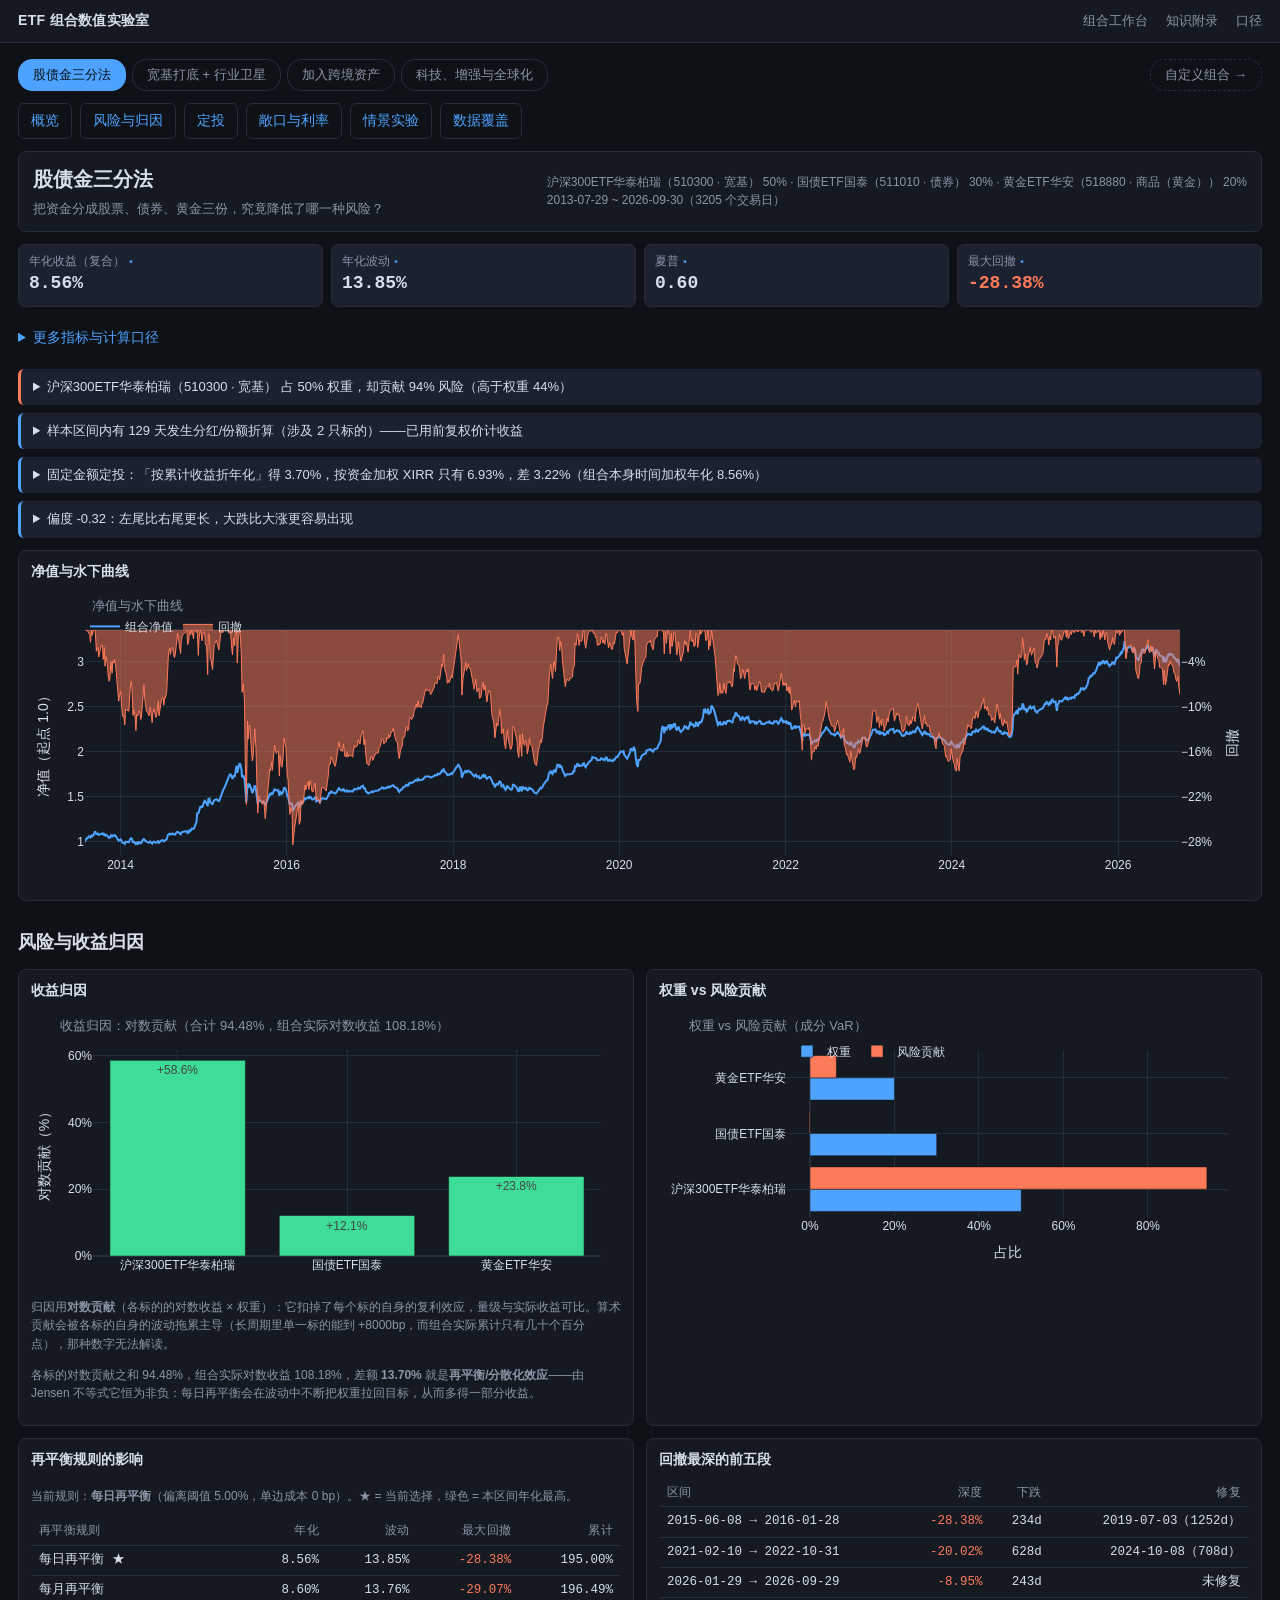
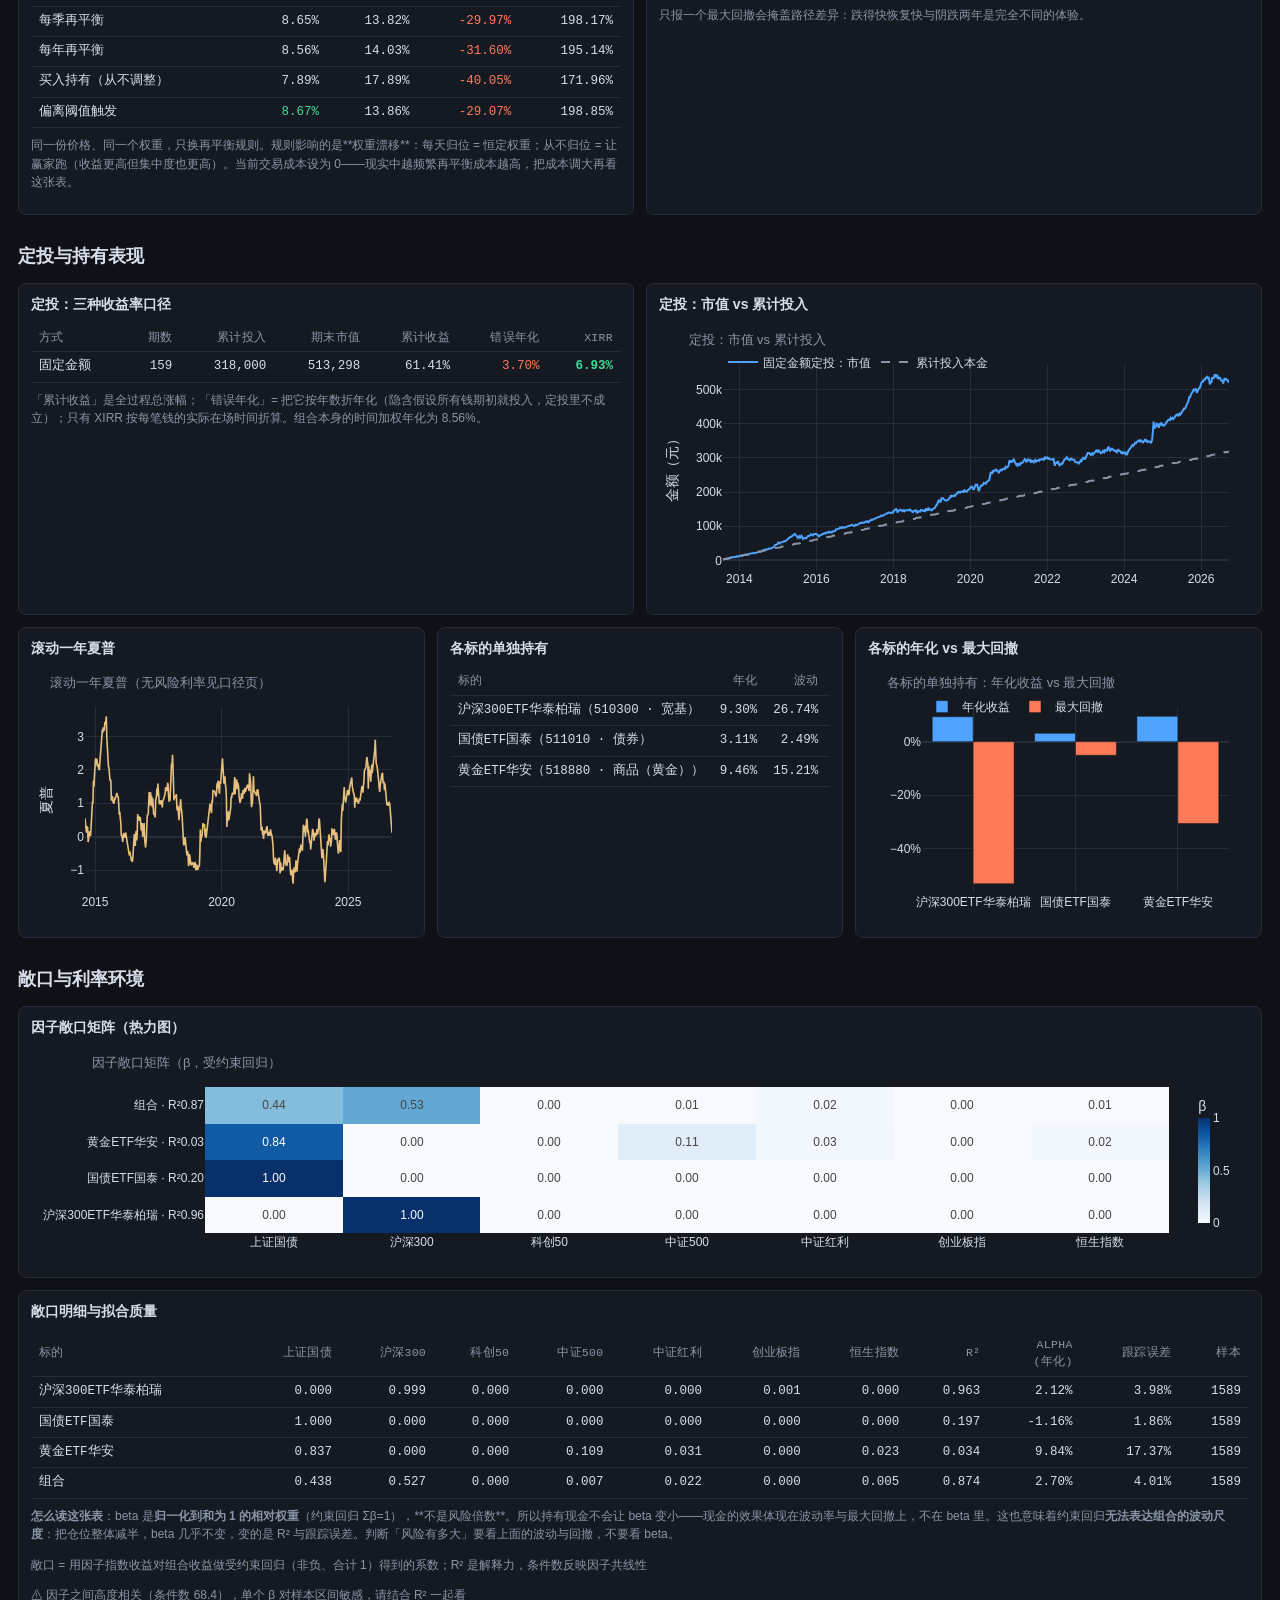
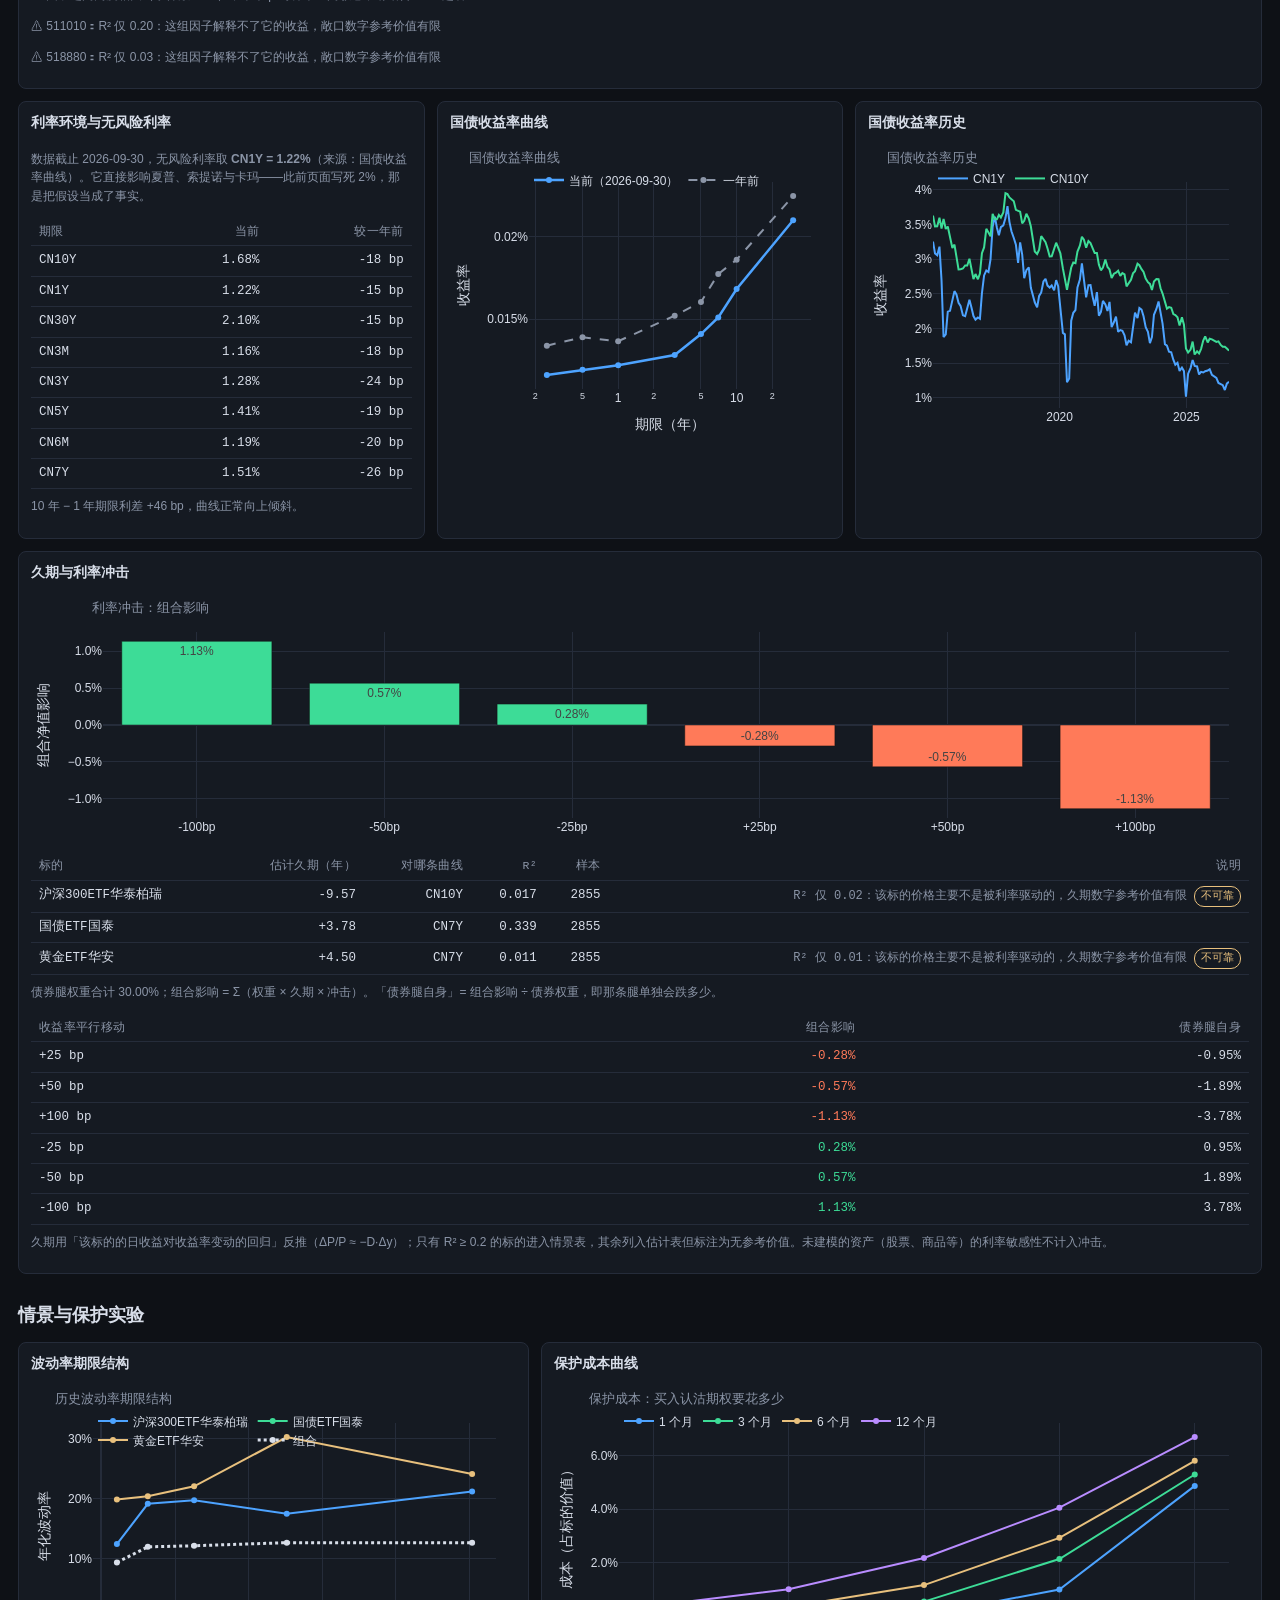
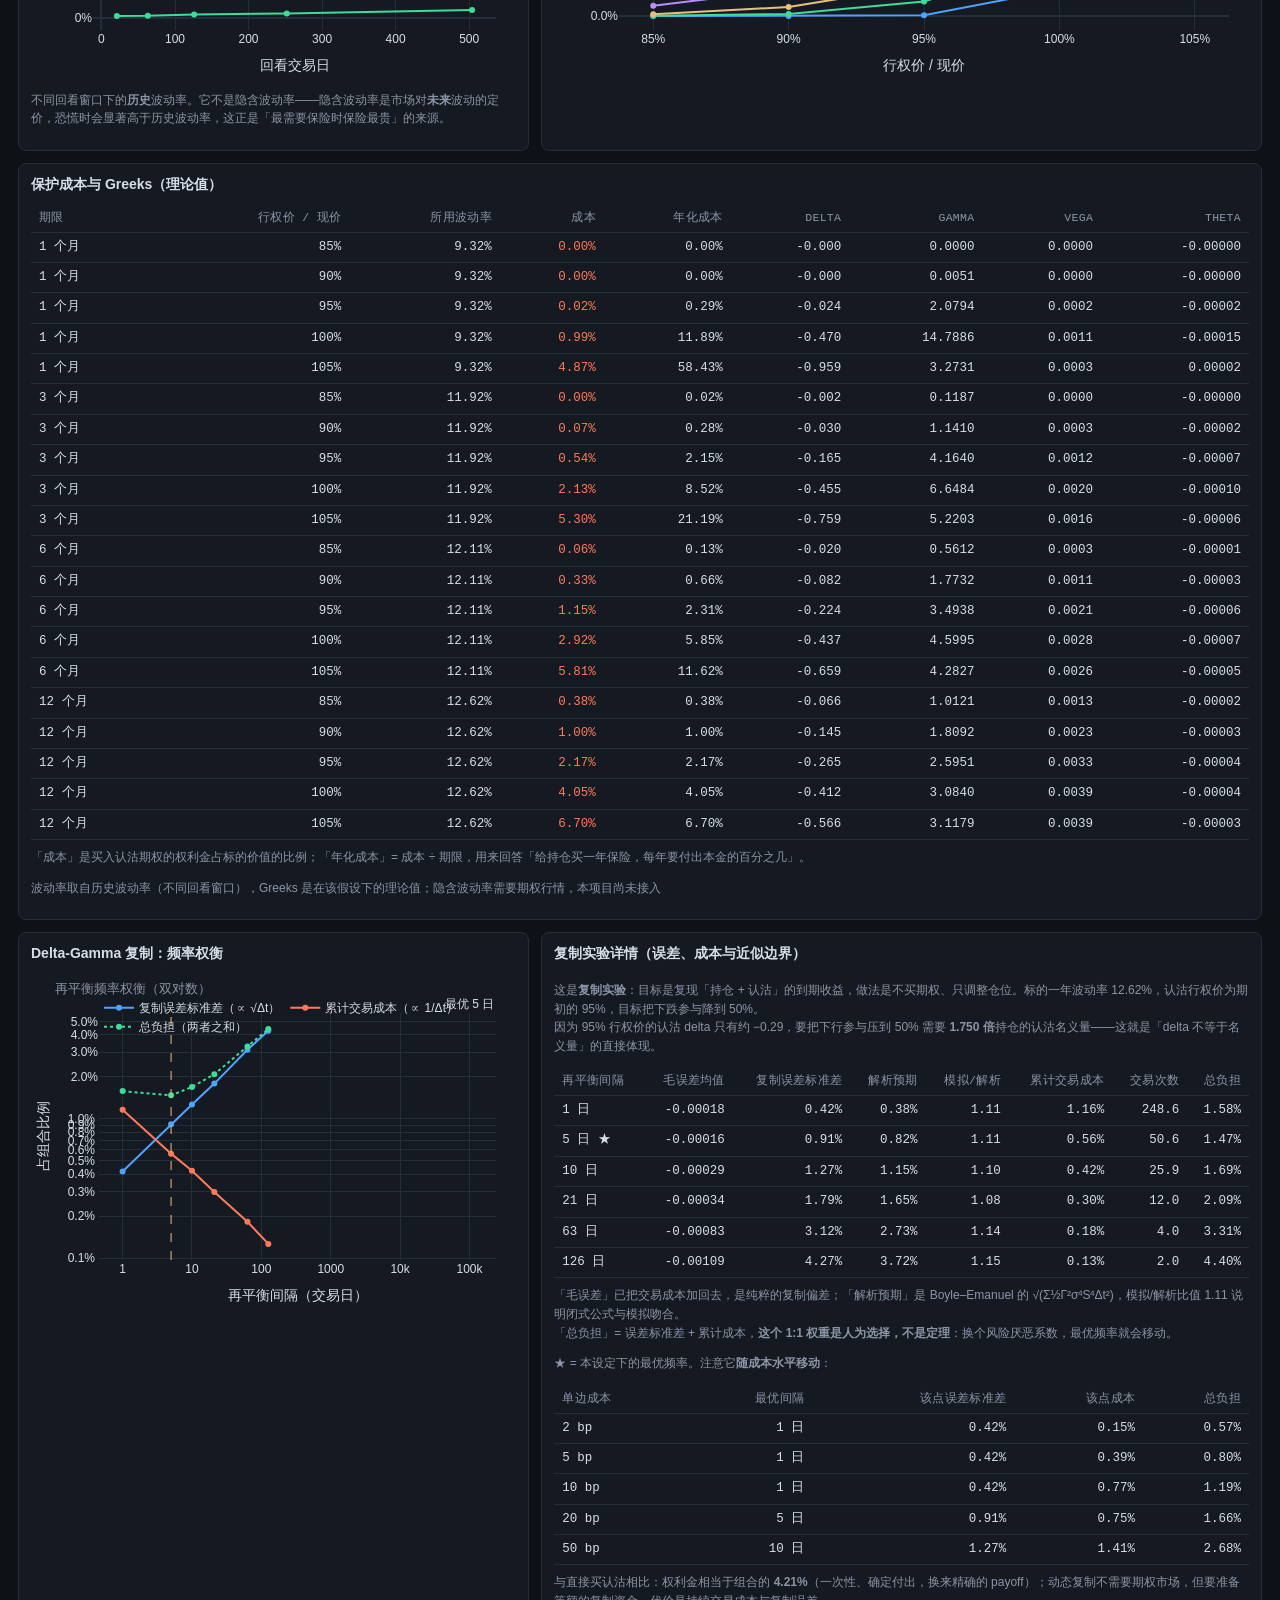
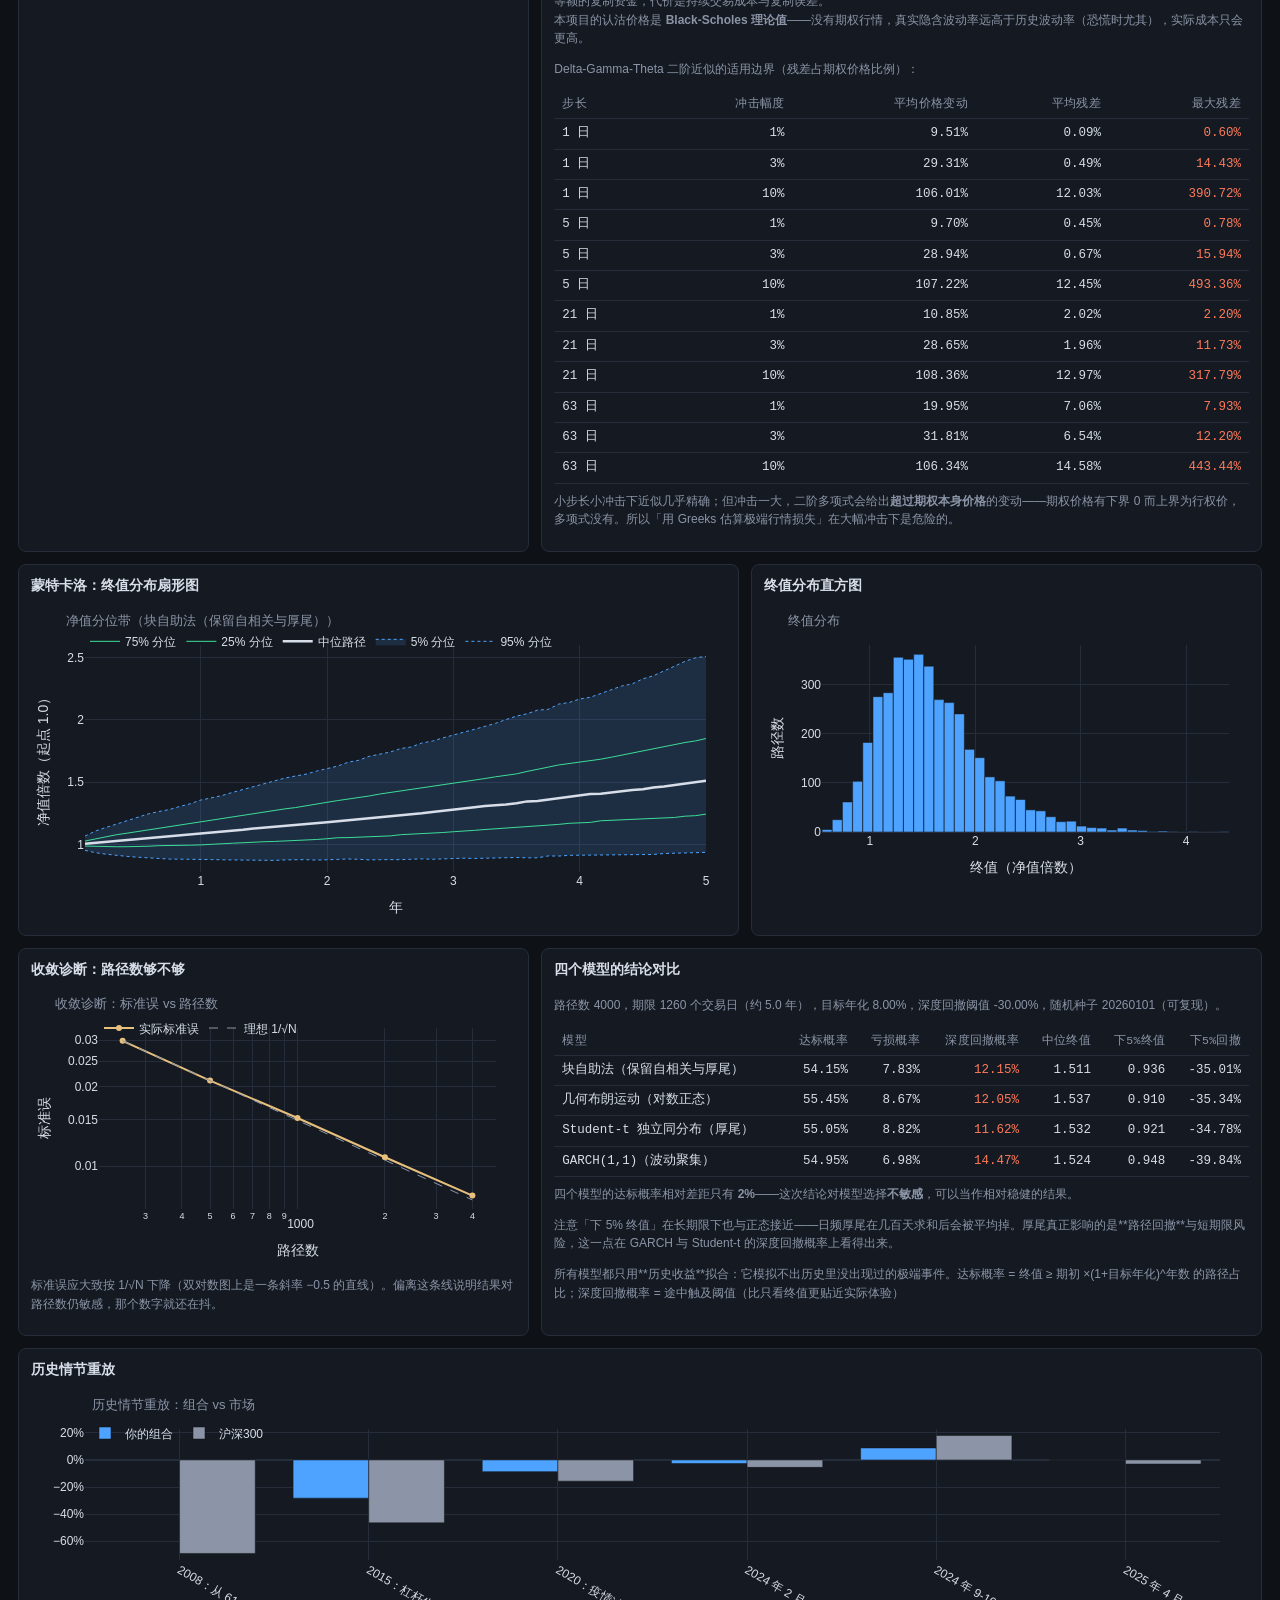
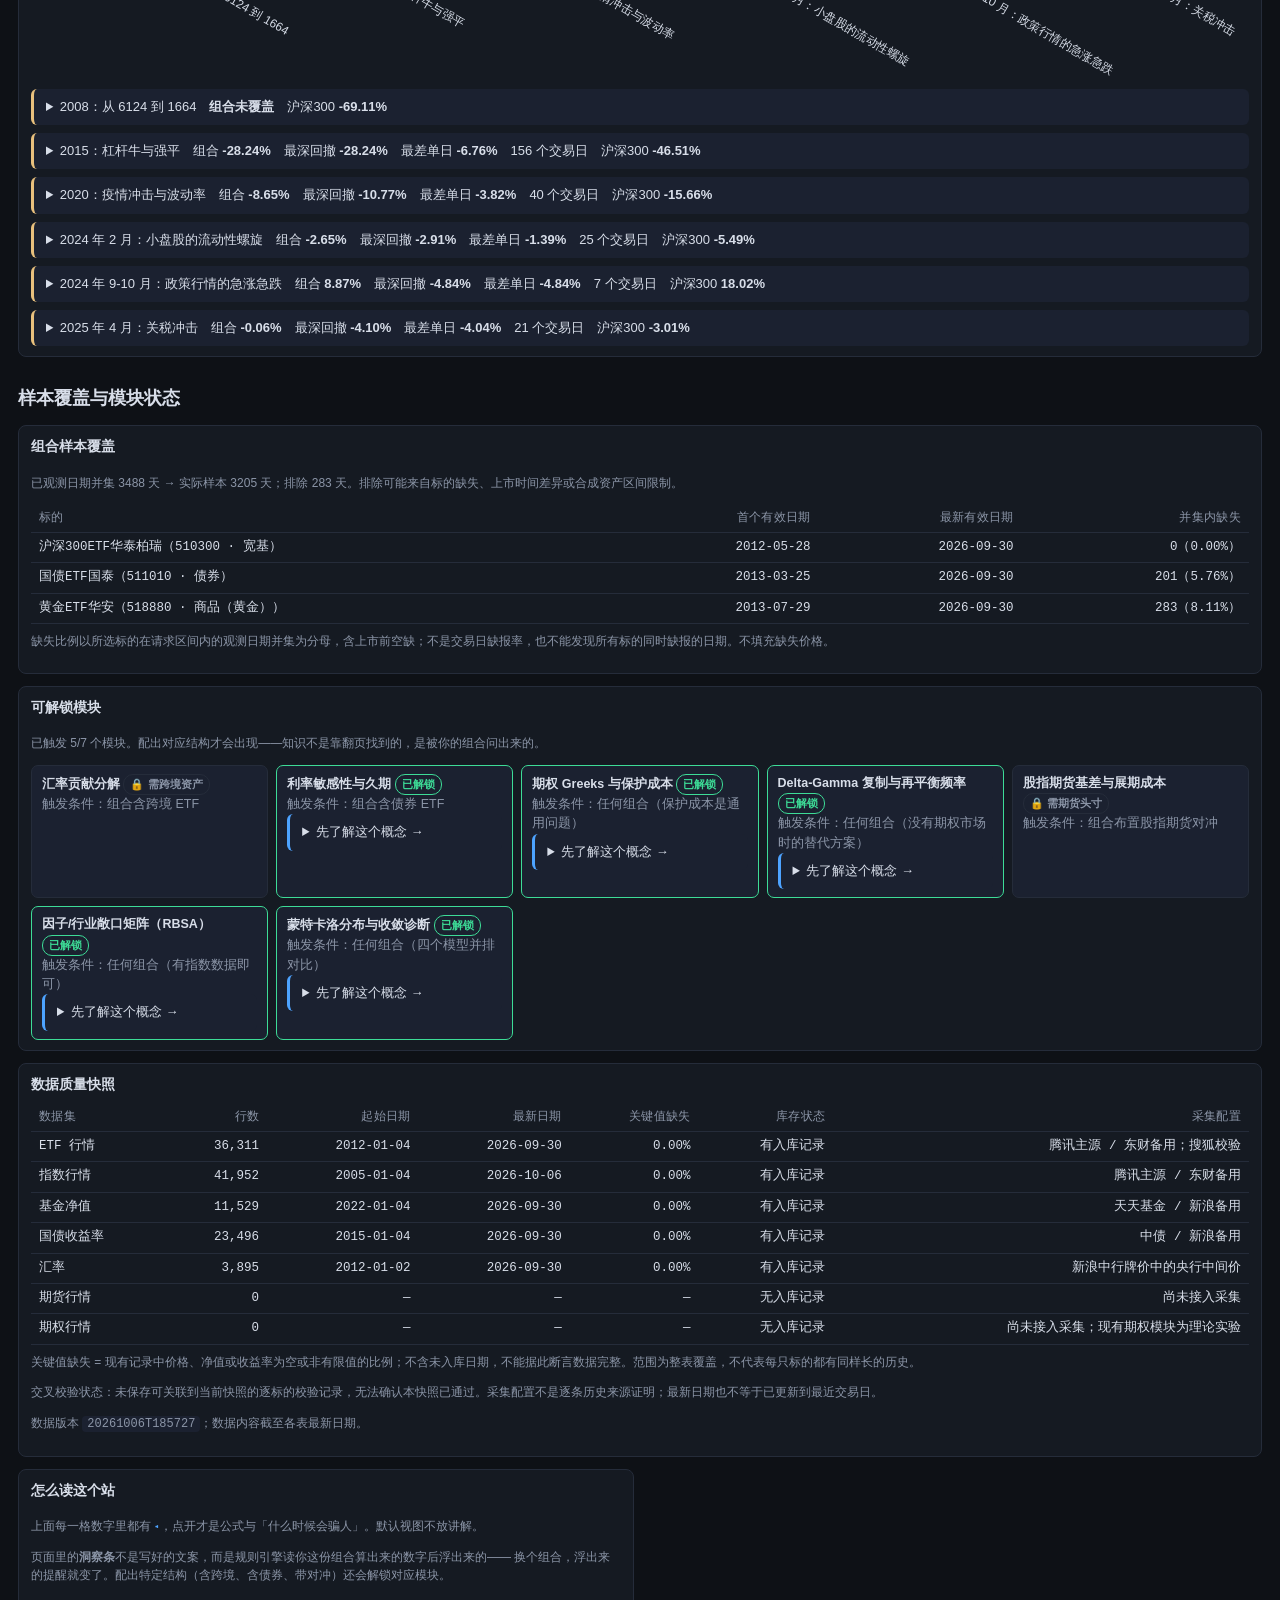
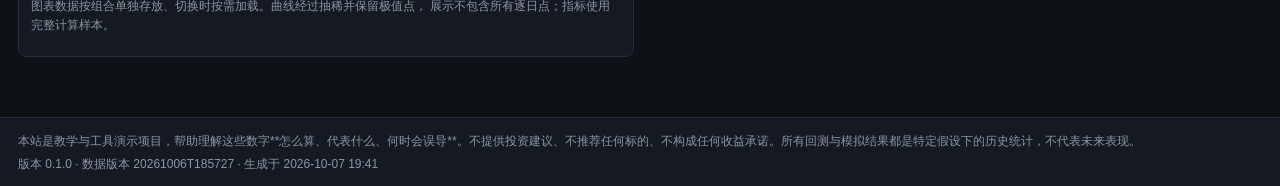
==== commit c7898473: "Make chart loading recoverable and report builds reproducible" ====
--- a/docs/index.html
+++ b/docs/index.html
@@ -5,7 +5,7 @@
 <meta name="viewport" content="width=device-width, initial-scale=1">
 <title>ETF 组合数值实验室 · 组合工作台</title>
 <link rel="stylesheet" href="assets/style.css">
-<script src="assets/plotly.min.js"></script>
+<script data-plotly src="assets/plotly.min.js"></script>
 </head>
 <body>
 <header class="site-header">
@@ -34,6 +34,7 @@
 
 <div class="tiles"><details class="tile"><summary><span class="label">年化收益（复合）<span class="hintmark"> ◂</span></span><span class="val">8.56%</span></summary><div class="body"><div class="card"><h3>年化收益</h3><div class="formula">（末值 / 首值）^(1/年数) - 1，年数按自然日折算</div><p><strong>说明什么：</strong>把一段不等长的历史压缩成「每年赚多少」的口径，便于横向比较。</p><p class="mislead"><strong>什么时候会骗人：</strong>它是**几何**平均，一定低于各年收益的算术平均；区间起点挪一年就可能差好几个百分点。看到年化收益时，必须先问「这是哪一段」。</p></div></div></details><details class="tile"><summary><span class="label">年化波动<span class="hintmark"> ◂</span></span><span class="val">13.85%</span></summary><div class="body"><div class="card"><h3>年化波动率</h3><div class="formula">日收益标准差 × √252</div><p><strong>说明什么：</strong>衡量收益围绕均值摆动的幅度，是大多数风险指标的分母。</p><p class="mislead"><strong>什么时候会骗人：</strong>它把上涨和下跌同等对待。对持续买入的定投来说，下跌其实是「打折」，所以单看波动率会高估定投的痛苦程度。</p></div></div></details><details class="tile"><summary><span class="label">夏普<span class="hintmark"> ◂</span></span><span class="val">0.60</span></summary><div class="body"><div class="card"><h3>夏普比率</h3><div class="formula">（年化收益 - 无风险利率）/ 年化波动率</div><p><strong>说明什么：</strong>每承担一单位波动能换来多少超额收益。</p><p class="mislead"><strong>什么时候会骗人：</strong>分子分母都依赖「无风险利率取多少」。用 1 年期国债和用 3 个月 Shibor，同一组合的夏普可能差出可观幅度；而且它假定收益近似正态，对尖峰厚尾的 A 股并不成立。</p></div></div></details><details class="tile"><summary><span class="label">最大回撤<span class="hintmark"> ◂</span></span><span class="val warn-val">-28.38%</span></summary><div class="body"><div class="card"><h3>最大回撤</h3><div class="formula">min（净值 / 历史最高净值 - 1）</div><p><strong>说明什么：</strong>历史上最难受的一段：从高点到低点亏了多少，以及多久没回本。</p><p class="mislead"><strong>什么时候会骗人：</strong>它是**单一历史路径上的极值**，对区间极度敏感。只报一个数字不够，至少要同时给出回撤最深的前几段与修复天数。</p></div></div></details></div><details class="more-metrics"><summary>更多指标与计算口径</summary><div class="tiles"><details class="tile"><summary><span class="label">算术平均年化<span class="hintmark"> ◂</span></span><span class="val">9.47%</span></summary><div class="body"><div class="card"><h3>算术平均年化 vs 复合年化（CAGR）</h3><div class="formula">算术年化 = 日收益均值 × 252；复合年化 = (末值/首值)^(1/年数) − 1</div><p><strong>说明什么：</strong>两者之差就是**波动拖累**，近似等于 σ²/2。波动越大，差距越大。</p><p class="mislead"><strong>什么时候会骗人：</strong>「平均年化收益」在各种宣传里通常指**算术平均**，它总是高于你实际拿到的复合收益。用 20% 波动率算，光这一项每年就能凭空多出约 2 个百分点——拿它去估算长期复利会系统性高估。</p></div></div></details><details class="tile"><summary><span class="label">波动拖累<span class="hintmark"> ◂</span></span><span class="val warn-val">0.59%</span></summary><div class="body"><div class="card"><h3>算术平均年化 vs 复合年化（CAGR）</h3><div class="formula">算术年化 = 日收益均值 × 252；复合年化 = (末值/首值)^(1/年数) − 1</div><p><strong>说明什么：</strong>两者之差就是**波动拖累**，近似等于 σ²/2。波动越大，差距越大。</p><p class="mislead"><strong>什么时候会骗人：</strong>「平均年化收益」在各种宣传里通常指**算术平均**，它总是高于你实际拿到的复合收益。用 20% 波动率算，光这一项每年就能凭空多出约 2 个百分点——拿它去估算长期复利会系统性高估。</p></div></div></details><details class="tile"><summary><span class="label">索提诺<span class="hintmark"> ◂</span></span><span class="val">0.59</span></summary><div class="body"><div class="card"><h3>索提诺比率</h3><div class="formula">（年化收益 - 无风险利率）/ 下行波动率</div><p><strong>说明什么：</strong>只用下跌方向的波动作为风险，更贴近「我讨厌亏钱」的直觉。</p><p class="mislead"><strong>什么时候会骗人：</strong>样本里下跌日很少时分母接近 0，数值会极度放大；所以必须同时看样本量和下行天数。</p></div></div></details><details class="tile"><summary><span class="label">卡玛<span class="hintmark"> ◂</span></span><span class="val">0.30</span></summary><div class="body"><div class="card"><h3>卡玛比率</h3><div class="formula">年化收益 / |最大回撤|</div><p><strong>说明什么：</strong>每承受一个单位的最大回撤能换到多少年化收益。</p><p class="mislead"><strong>什么时候会骗人：</strong>分母是历史极值，所以它同样继承了最大回撤的全部敏感性——换一段区间，排名可能反转。</p></div></div></details><details class="tile"><summary><span class="label">VaR 95% 历史<span class="hintmark"> ◂</span></span><span class="val">1.19%</span></summary><div class="body"><div class="card"><h3>VaR（风险价值）</h3><div class="formula">历史法：收益分布的 5% 分位；参数法：μ + σ·z</div><p><strong>说明什么：</strong>在给定置信水平下，单个周期内「通常不会超过」的损失。</p><p class="mislead"><strong>什么时候会骗人：</strong>它只描述分位点，**不告诉你超过之后会亏多少**；历史法在样本不足时低估尾部，参数法在厚尾数据上系统性低估。所以本项目总是把两种口径并排展示。</p></div></div></details><details class="tile"><summary><span class="label">VaR 95% 参数<span class="hintmark"> ◂</span></span><span class="val">1.40%</span></summary><div class="body"><div class="card"><h3>VaR（风险价值）</h3><div class="formula">历史法：收益分布的 5% 分位；参数法：μ + σ·z</div><p><strong>说明什么：</strong>在给定置信水平下，单个周期内「通常不会超过」的损失。</p><p class="mislead"><strong>什么时候会骗人：</strong>它只描述分位点，**不告诉你超过之后会亏多少**；历史法在样本不足时低估尾部，参数法在厚尾数据上系统性低估。所以本项目总是把两种口径并排展示。</p></div></div></details><details class="tile"><summary><span class="label">CVaR 95%<span class="hintmark"> ◂</span></span><span class="val">2.04%</span></summary><div class="body"><div class="card"><h3>CVaR（条件风险价值）</h3><div class="formula">收益落在 VaR 之外那部分的平均损失</div><p><strong>说明什么：</strong>回答了 VaR 没回答的问题：真的跌破了，平均会亏多少。</p><p class="mislead"><strong>什么时候会骗人：</strong>它依赖尾部样本数量。若历史上只出现过两三次极端下跌，这个数字本身就极不稳定。</p></div></div></details><div class="tile static"><span class="label">偏度</span><span class="val">-0.318</span></div><div class="tile static"><span class="label">超额峰度</span><span class="val">9.041</span></div><div class="tile static"><span class="label">样本交易日</span><span class="val">3204</span></div><details class="tile"><summary><span class="label">无风险利率<span class="hintmark"> ◂</span></span><span class="val">1.22%</span></summary><div class="body"><div class="card"><h3>夏普比率</h3><div class="formula">（年化收益 - 无风险利率）/ 年化波动率</div><p><strong>说明什么：</strong>每承担一单位波动能换来多少超额收益。</p><p class="mislead"><strong>什么时候会骗人：</strong>分子分母都依赖「无风险利率取多少」。用 1 年期国债和用 3 个月 Shibor，同一组合的夏普可能差出可观幅度；而且它假定收益近似正态，对尖峰厚尾的 A 股并不成立。</p></div></div></details><details class="tile"><summary><span class="label">组合折溢价<span class="hintmark"> ◂</span></span><span class="val">0.03%</span></summary><div class="body"><div class="card"><h3>折溢价率</h3><div class="formula">折溢价率 = 二级市场收盘价 / 基金单位净值 − 1</div><p><strong>说明什么：</strong>ETF 像股票一样在二级市场交易，价格可以高于（溢价）或低于（折价）它真实的净值。</p><p class="mislead"><strong>什么时候会骗人：</strong>溢价买入等于多付钱：标的指数不涨不跌，溢价回落到正常水平就是一笔纯亏损。跨境 ETF 在额度紧张时溢价会明显放大。**但跨境品种要特别小心**：QDII 净值披露有滞后，它反映的是上一交易日境外市场收盘，所以算出来的「溢价」里有一部分是时滞造成的假象——不能直接当成你多付了那么多钱。</p></div></div></details><details class="tile"><summary><span class="label">时间加权年化<span class="hintmark"> ◂</span></span><span class="val">8.56%</span></summary><div class="body"><div class="card"><h3>XIRR（资金加权年化）</h3><div class="formula">令 Σ 现金流 / (1+r)^(实际天数/365) = 0 的 r</div><p><strong>说明什么：</strong>把定投每一笔钱的**实际在场时间**考虑进去后的真实年化收益。</p><p class="mislead"><strong>什么时候会骗人：</strong>很多人用「总收益 ÷ 总投入」当年化，这会系统性高估（后期投入的钱几乎没参与上涨却摊薄了分母）。同一段行情，两种算法能差出十几个百分点——这是本站最想让大家看清的一件事。</p></div></div></details></div></details>
 <div class="overview-insights"><div class="insights"><details class="insight warn"><summary>沪深300ETF华泰柏瑞（510300 · 宽基） 占 50% 权重，却贡献 94% 风险（高于权重 44%）</summary><div class="body"><div class="card"><h3>风险贡献（成分 VaR）</h3><div class="formula">贡献_i = w_i × (Σw)_i / σ_p × z，各项之和 = 组合 VaR</div><p><strong>说明什么：</strong>把组合风险拆到每个标的上，看谁在真正制造波动——它常常和权重排序不一样。</p><p class="mislead"><strong>什么时候会骗人：</strong>它用的是协方差矩阵，对尾部事件的刻画是正态近似的；某个标的平时波动小但危机时与其它标的一起跳，它的风险贡献会被低估。</p></div><table><tbody><tr><td>symbol</td><td>510300</td></tr><tr><td>weight</td><td>0.5000</td></tr><tr><td>risk_share</td><td>0.9394</td></tr><tr><td>gap</td><td>0.4394</td></tr></tbody></table></div></details><details class="insight info"><summary>样本区间内有 129 天发生分红/份额折算（涉及 2 只标的）——已用前复权价计收益</summary><div class="body"><div class="card"><h3>为什么必须用前复权价</h3><div class="formula">前复权价 = 原始价 × 累计复权因子（越早的日期因子越小）</div><p><strong>说明什么：</strong>把历史价格按分红除权调整到与今天可比的口径，这样算出来的收益才包含分红。</p><p class="mislead"><strong>什么时候会骗人：</strong>用未复权价计算，会把每次分红除权当成本金亏损，长期下来会**低估**收益。本项目同时落库两种价格与复权因子，任何结论都能回溯口径。</p></div><table><tbody><tr><td>days</td><td>129</td></tr><tr><td>symbols</td><td>[&#x27;510300&#x27;, &#x27;511010&#x27;]</td></tr></tbody></table></div></details><details class="insight info"><summary>固定金额定投：「按累计收益折年化」得 3.70%，按资金加权 XIRR 只有 6.93%，差 3.22%（组合本身时间加权年化 8.56%）</summary><div class="body"><div class="card"><h3>XIRR（资金加权年化）</h3><div class="formula">令 Σ 现金流 / (1+r)^(实际天数/365) = 0 的 r</div><p><strong>说明什么：</strong>把定投每一笔钱的**实际在场时间**考虑进去后的真实年化收益。</p><p class="mislead"><strong>什么时候会骗人：</strong>很多人用「总收益 ÷ 总投入」当年化，这会系统性高估（后期投入的钱几乎没参与上涨却摊薄了分母）。同一段行情，两种算法能差出十几个百分点——这是本站最想让大家看清的一件事。</p></div><table><tbody><tr><td>mode</td><td>fixed</td></tr><tr><td>naive</td><td>0.0370</td></tr><tr><td>xirr</td><td>0.0693</td></tr><tr><td>gap</td><td>0.0322</td></tr><tr><td>time_weighted</td><td>0.0856</td></tr></tbody></table></div></details><details class="insight info"><summary>偏度 -0.32：左尾比右尾更长，大跌比大涨更容易出现</summary><div class="body"><div class="card"><h3>CVaR（条件风险价值）</h3><div class="formula">收益落在 VaR 之外那部分的平均损失</div><p><strong>说明什么：</strong>回答了 VaR 没回答的问题：真的跌破了，平均会亏多少。</p><p class="mislead"><strong>什么时候会骗人：</strong>它依赖尾部样本数量。若历史上只出现过两三次极端下跌，这个数字本身就极不稳定。</p></div><table><tbody><tr><td>skewness</td><td>-0.3179</td></tr></tbody></table></div></details></div></div>
+<div class="chart-status" data-chart-key="three_asset" role="status" aria-live="polite" hidden></div>
 
 <div class="grid" style="margin-top:12px">
   <section class="panel span-12"><header><h2>净值与水下曲线</h2></header><div><div id="three_asset-fig-nav" style="width:100%"></div></div></section>
@@ -80,6 +81,7 @@
 
 <div class="tiles"><details class="tile"><summary><span class="label">年化收益（复合）<span class="hintmark"> ◂</span></span><span class="val">8.64%</span></summary><div class="body"><div class="card"><h3>年化收益</h3><div class="formula">（末值 / 首值）^(1/年数) - 1，年数按自然日折算</div><p><strong>说明什么：</strong>把一段不等长的历史压缩成「每年赚多少」的口径，便于横向比较。</p><p class="mislead"><strong>什么时候会骗人：</strong>它是**几何**平均，一定低于各年收益的算术平均；区间起点挪一年就可能差好几个百分点。看到年化收益时，必须先问「这是哪一段」。</p></div></div></details><details class="tile"><summary><span class="label">年化波动<span class="hintmark"> ◂</span></span><span class="val">26.82%</span></summary><div class="body"><div class="card"><h3>年化波动率</h3><div class="formula">日收益标准差 × √252</div><p><strong>说明什么：</strong>衡量收益围绕均值摆动的幅度，是大多数风险指标的分母。</p><p class="mislead"><strong>什么时候会骗人：</strong>它把上涨和下跌同等对待。对持续买入的定投来说，下跌其实是「打折」，所以单看波动率会高估定投的痛苦程度。</p></div></div></details><details class="tile"><summary><span class="label">夏普<span class="hintmark"> ◂</span></span><span class="val">0.41</span></summary><div class="body"><div class="card"><h3>夏普比率</h3><div class="formula">（年化收益 - 无风险利率）/ 年化波动率</div><p><strong>说明什么：</strong>每承担一单位波动能换来多少超额收益。</p><p class="mislead"><strong>什么时候会骗人：</strong>分子分母都依赖「无风险利率取多少」。用 1 年期国债和用 3 个月 Shibor，同一组合的夏普可能差出可观幅度；而且它假定收益近似正态，对尖峰厚尾的 A 股并不成立。</p></div></div></details><details class="tile"><summary><span class="label">最大回撤<span class="hintmark"> ◂</span></span><span class="val warn-val">-55.09%</span></summary><div class="body"><div class="card"><h3>最大回撤</h3><div class="formula">min（净值 / 历史最高净值 - 1）</div><p><strong>说明什么：</strong>历史上最难受的一段：从高点到低点亏了多少，以及多久没回本。</p><p class="mislead"><strong>什么时候会骗人：</strong>它是**单一历史路径上的极值**，对区间极度敏感。只报一个数字不够，至少要同时给出回撤最深的前几段与修复天数。</p></div></div></details></div><details class="more-metrics"><summary>更多指标与计算口径</summary><div class="tiles"><details class="tile"><summary><span class="label">算术平均年化<span class="hintmark"> ◂</span></span><span class="val">12.21%</span></summary><div class="body"><div class="card"><h3>算术平均年化 vs 复合年化（CAGR）</h3><div class="formula">算术年化 = 日收益均值 × 252；复合年化 = (末值/首值)^(1/年数) − 1</div><p><strong>说明什么：</strong>两者之差就是**波动拖累**，近似等于 σ²/2。波动越大，差距越大。</p><p class="mislead"><strong>什么时候会骗人：</strong>「平均年化收益」在各种宣传里通常指**算术平均**，它总是高于你实际拿到的复合收益。用 20% 波动率算，光这一项每年就能凭空多出约 2 个百分点——拿它去估算长期复利会系统性高估。</p></div></div></details><details class="tile"><summary><span class="label">波动拖累<span class="hintmark"> ◂</span></span><span class="val warn-val">3.23%</span></summary><div class="body"><div class="card"><h3>算术平均年化 vs 复合年化（CAGR）</h3><div class="formula">算术年化 = 日收益均值 × 252；复合年化 = (末值/首值)^(1/年数) − 1</div><p><strong>说明什么：</strong>两者之差就是**波动拖累**，近似等于 σ²/2。波动越大，差距越大。</p><p class="mislead"><strong>什么时候会骗人：</strong>「平均年化收益」在各种宣传里通常指**算术平均**，它总是高于你实际拿到的复合收益。用 20% 波动率算，光这一项每年就能凭空多出约 2 个百分点——拿它去估算长期复利会系统性高估。</p></div></div></details><details class="tile"><summary><span class="label">索提诺<span class="hintmark"> ◂</span></span><span class="val">0.40</span></summary><div class="body"><div class="card"><h3>索提诺比率</h3><div class="formula">（年化收益 - 无风险利率）/ 下行波动率</div><p><strong>说明什么：</strong>只用下跌方向的波动作为风险，更贴近「我讨厌亏钱」的直觉。</p><p class="mislead"><strong>什么时候会骗人：</strong>样本里下跌日很少时分母接近 0，数值会极度放大；所以必须同时看样本量和下行天数。</p></div></div></details><details class="tile"><summary><span class="label">卡玛<span class="hintmark"> ◂</span></span><span class="val">0.16</span></summary><div class="body"><div class="card"><h3>卡玛比率</h3><div class="formula">年化收益 / |最大回撤|</div><p><strong>说明什么：</strong>每承受一个单位的最大回撤能换到多少年化收益。</p><p class="mislead"><strong>什么时候会骗人：</strong>分母是历史极值，所以它同样继承了最大回撤的全部敏感性——换一段区间，排名可能反转。</p></div></div></details><details class="tile"><summary><span class="label">VaR 95% 历史<span class="hintmark"> ◂</span></span><span class="val">2.33%</span></summary><div class="body"><div class="card"><h3>VaR（风险价值）</h3><div class="formula">历史法：收益分布的 5% 分位；参数法：μ + σ·z</div><p><strong>说明什么：</strong>在给定置信水平下，单个周期内「通常不会超过」的损失。</p><p class="mislead"><strong>什么时候会骗人：</strong>它只描述分位点，**不告诉你超过之后会亏多少**；历史法在样本不足时低估尾部，参数法在厚尾数据上系统性低估。所以本项目总是把两种口径并排展示。</p></div></div></details><details class="tile"><summary><span class="label">VaR 95% 参数<span class="hintmark"> ◂</span></span><span class="val">2.73%</span></summary><div class="body"><div class="card"><h3>VaR（风险价值）</h3><div class="formula">历史法：收益分布的 5% 分位；参数法：μ + σ·z</div><p><strong>说明什么：</strong>在给定置信水平下，单个周期内「通常不会超过」的损失。</p><p class="mislead"><strong>什么时候会骗人：</strong>它只描述分位点，**不告诉你超过之后会亏多少**；历史法在样本不足时低估尾部，参数法在厚尾数据上系统性低估。所以本项目总是把两种口径并排展示。</p></div></div></details><details class="tile"><summary><span class="label">CVaR 95%<span class="hintmark"> ◂</span></span><span class="val">4.08%</span></summary><div class="body"><div class="card"><h3>CVaR（条件风险价值）</h3><div class="formula">收益落在 VaR 之外那部分的平均损失</div><p><strong>说明什么：</strong>回答了 VaR 没回答的问题：真的跌破了，平均会亏多少。</p><p class="mislead"><strong>什么时候会骗人：</strong>它依赖尾部样本数量。若历史上只出现过两三次极端下跌，这个数字本身就极不稳定。</p></div></div></details><div class="tile static"><span class="label">偏度</span><span class="val">-0.370</span></div><div class="tile static"><span class="label">超额峰度</span><span class="val">8.542</span></div><div class="tile static"><span class="label">样本交易日</span><span class="val">3289</span></div><details class="tile"><summary><span class="label">无风险利率<span class="hintmark"> ◂</span></span><span class="val">1.22%</span></summary><div class="body"><div class="card"><h3>夏普比率</h3><div class="formula">（年化收益 - 无风险利率）/ 年化波动率</div><p><strong>说明什么：</strong>每承担一单位波动能换来多少超额收益。</p><p class="mislead"><strong>什么时候会骗人：</strong>分子分母都依赖「无风险利率取多少」。用 1 年期国债和用 3 个月 Shibor，同一组合的夏普可能差出可观幅度；而且它假定收益近似正态，对尖峰厚尾的 A 股并不成立。</p></div></div></details><details class="tile"><summary><span class="label">组合折溢价<span class="hintmark"> ◂</span></span><span class="val">0.01%</span></summary><div class="body"><div class="card"><h3>折溢价率</h3><div class="formula">折溢价率 = 二级市场收盘价 / 基金单位净值 − 1</div><p><strong>说明什么：</strong>ETF 像股票一样在二级市场交易，价格可以高于（溢价）或低于（折价）它真实的净值。</p><p class="mislead"><strong>什么时候会骗人：</strong>溢价买入等于多付钱：标的指数不涨不跌，溢价回落到正常水平就是一笔纯亏损。跨境 ETF 在额度紧张时溢价会明显放大。**但跨境品种要特别小心**：QDII 净值披露有滞后，它反映的是上一交易日境外市场收盘，所以算出来的「溢价」里有一部分是时滞造成的假象——不能直接当成你多付了那么多钱。</p></div></div></details><details class="tile"><summary><span class="label">时间加权年化<span class="hintmark"> ◂</span></span><span class="val">8.64%</span></summary><div class="body"><div class="card"><h3>XIRR（资金加权年化）</h3><div class="formula">令 Σ 现金流 / (1+r)^(实际天数/365) = 0 的 r</div><p><strong>说明什么：</strong>把定投每一笔钱的**实际在场时间**考虑进去后的真实年化收益。</p><p class="mislead"><strong>什么时候会骗人：</strong>很多人用「总收益 ÷ 总投入」当年化，这会系统性高估（后期投入的钱几乎没参与上涨却摊薄了分母）。同一段行情，两种算法能差出十几个百分点——这是本站最想让大家看清的一件事。</p></div></div></details></div></details>
 <div class="overview-insights"><div class="insights"><details class="insight warn"><summary>最深回撤 -55.1%，用了 769 天（2.1 年）才回本</summary><div class="body"><div class="card"><h3>最大回撤</h3><div class="formula">min（净值 / 历史最高净值 - 1）</div><p><strong>说明什么：</strong>历史上最难受的一段：从高点到低点亏了多少，以及多久没回本。</p><p class="mislead"><strong>什么时候会骗人：</strong>它是**单一历史路径上的极值**，对区间极度敏感。只报一个数字不够，至少要同时给出回撤最深的前几段与修复天数。</p></div><table><tbody><tr><td>depth</td><td>-0.5509</td></tr><tr><td>recovery_days</td><td>769</td></tr><tr><td>peak</td><td>2015-06-12</td></tr><tr><td>trough</td><td>2019-01-03</td></tr><tr><td>recovery</td><td>2021-02-10</td></tr></tbody></table></div></details><details class="insight info"><summary>样本区间内有 132 天发生分红/份额折算（涉及 2 只标的）——已用前复权价计收益</summary><div class="body"><div class="card"><h3>为什么必须用前复权价</h3><div class="formula">前复权价 = 原始价 × 累计复权因子（越早的日期因子越小）</div><p><strong>说明什么：</strong>把历史价格按分红除权调整到与今天可比的口径，这样算出来的收益才包含分红。</p><p class="mislead"><strong>什么时候会骗人：</strong>用未复权价计算，会把每次分红除权当成本金亏损，长期下来会**低估**收益。本项目同时落库两种价格与复权因子，任何结论都能回溯口径。</p></div><table><tbody><tr><td>days</td><td>132</td></tr><tr><td>symbols</td><td>[&#x27;510300&#x27;, &#x27;510500&#x27;]</td></tr></tbody></table></div></details><details class="insight info"><summary>算术平均年化 12.21% 比复合年化 8.64% 高出 3.23%，理论近似 σ²/2 = 3.60%——这就是波动拖累</summary><div class="body"><div class="card"><h3>算术平均年化 vs 复合年化（CAGR）</h3><div class="formula">算术年化 = 日收益均值 × 252；复合年化 = (末值/首值)^(1/年数) − 1</div><p><strong>说明什么：</strong>两者之差就是**波动拖累**，近似等于 σ²/2。波动越大，差距越大。</p><p class="mislead"><strong>什么时候会骗人：</strong>「平均年化收益」在各种宣传里通常指**算术平均**，它总是高于你实际拿到的复合收益。用 20% 波动率算，光这一项每年就能凭空多出约 2 个百分点——拿它去估算长期复利会系统性高估。</p></div><table><tbody><tr><td>arithmetic</td><td>0.1221</td></tr><tr><td>geometric</td><td>0.0864</td></tr><tr><td>drag</td><td>0.0323</td></tr><tr><td>sigma_squared_over_2</td><td>0.0360</td></tr></tbody></table></div></details><details class="insight info"><summary>固定金额定投：「按累计收益折年化」得 3.34%，按资金加权 XIRR 只有 6.30%，差 2.95%（组合本身时间加权年化 8.64%）</summary><div class="body"><div class="card"><h3>XIRR（资金加权年化）</h3><div class="formula">令 Σ 现金流 / (1+r)^(实际天数/365) = 0 的 r</div><p><strong>说明什么：</strong>把定投每一笔钱的**实际在场时间**考虑进去后的真实年化收益。</p><p class="mislead"><strong>什么时候会骗人：</strong>很多人用「总收益 ÷ 总投入」当年化，这会系统性高估（后期投入的钱几乎没参与上涨却摊薄了分母）。同一段行情，两种算法能差出十几个百分点——这是本站最想让大家看清的一件事。</p></div><table><tbody><tr><td>mode</td><td>fixed</td></tr><tr><td>naive</td><td>0.0334</td></tr><tr><td>xirr</td><td>0.0630</td></tr><tr><td>gap</td><td>0.0295</td></tr><tr><td>time_weighted</td><td>0.0864</td></tr></tbody></table></div></details><details class="insight info"><summary>偏度 -0.37：左尾比右尾更长，大跌比大涨更容易出现</summary><div class="body"><div class="card"><h3>CVaR（条件风险价值）</h3><div class="formula">收益落在 VaR 之外那部分的平均损失</div><p><strong>说明什么：</strong>回答了 VaR 没回答的问题：真的跌破了，平均会亏多少。</p><p class="mislead"><strong>什么时候会骗人：</strong>它依赖尾部样本数量。若历史上只出现过两三次极端下跌，这个数字本身就极不稳定。</p></div><table><tbody><tr><td>skewness</td><td>-0.3697</td></tr></tbody></table></div></details></div></div>
+<div class="chart-status" data-chart-key="broad_plus_industry" role="status" aria-live="polite" hidden></div>
 
 <div class="grid" style="margin-top:12px">
   <section class="panel span-12"><header><h2>净值与水下曲线</h2></header><div><div id="broad_plus_industry-fig-nav" style="width:100%"></div></div></section>
@@ -126,6 +128,7 @@
 
 <div class="tiles"><details class="tile"><summary><span class="label">年化收益（复合）<span class="hintmark"> ◂</span></span><span class="val">11.47%</span></summary><div class="body"><div class="card"><h3>年化收益</h3><div class="formula">（末值 / 首值）^(1/年数) - 1，年数按自然日折算</div><p><strong>说明什么：</strong>把一段不等长的历史压缩成「每年赚多少」的口径，便于横向比较。</p><p class="mislead"><strong>什么时候会骗人：</strong>它是**几何**平均，一定低于各年收益的算术平均；区间起点挪一年就可能差好几个百分点。看到年化收益时，必须先问「这是哪一段」。</p></div></div></details><details class="tile"><summary><span class="label">年化波动<span class="hintmark"> ◂</span></span><span class="val">19.61%</span></summary><div class="body"><div class="card"><h3>年化波动率</h3><div class="formula">日收益标准差 × √252</div><p><strong>说明什么：</strong>衡量收益围绕均值摆动的幅度，是大多数风险指标的分母。</p><p class="mislead"><strong>什么时候会骗人：</strong>它把上涨和下跌同等对待。对持续买入的定投来说，下跌其实是「打折」，所以单看波动率会高估定投的痛苦程度。</p></div></div></details><details class="tile"><summary><span class="label">夏普<span class="hintmark"> ◂</span></span><span class="val">0.61</span></summary><div class="body"><div class="card"><h3>夏普比率</h3><div class="formula">（年化收益 - 无风险利率）/ 年化波动率</div><p><strong>说明什么：</strong>每承担一单位波动能换来多少超额收益。</p><p class="mislead"><strong>什么时候会骗人：</strong>分子分母都依赖「无风险利率取多少」。用 1 年期国债和用 3 个月 Shibor，同一组合的夏普可能差出可观幅度；而且它假定收益近似正态，对尖峰厚尾的 A 股并不成立。</p></div></div></details><details class="tile"><summary><span class="label">最大回撤<span class="hintmark"> ◂</span></span><span class="val warn-val">-34.07%</span></summary><div class="body"><div class="card"><h3>最大回撤</h3><div class="formula">min（净值 / 历史最高净值 - 1）</div><p><strong>说明什么：</strong>历史上最难受的一段：从高点到低点亏了多少，以及多久没回本。</p><p class="mislead"><strong>什么时候会骗人：</strong>它是**单一历史路径上的极值**，对区间极度敏感。只报一个数字不够，至少要同时给出回撤最深的前几段与修复天数。</p></div></div></details></div><details class="more-metrics"><summary>更多指标与计算口径</summary><div class="tiles"><details class="tile"><summary><span class="label">算术平均年化<span class="hintmark"> ◂</span></span><span class="val">13.19%</span></summary><div class="body"><div class="card"><h3>算术平均年化 vs 复合年化（CAGR）</h3><div class="formula">算术年化 = 日收益均值 × 252；复合年化 = (末值/首值)^(1/年数) − 1</div><p><strong>说明什么：</strong>两者之差就是**波动拖累**，近似等于 σ²/2。波动越大，差距越大。</p><p class="mislead"><strong>什么时候会骗人：</strong>「平均年化收益」在各种宣传里通常指**算术平均**，它总是高于你实际拿到的复合收益。用 20% 波动率算，光这一项每年就能凭空多出约 2 个百分点——拿它去估算长期复利会系统性高估。</p></div></div></details><details class="tile"><summary><span class="label">波动拖累<span class="hintmark"> ◂</span></span><span class="val warn-val">1.28%</span></summary><div class="body"><div class="card"><h3>算术平均年化 vs 复合年化（CAGR）</h3><div class="formula">算术年化 = 日收益均值 × 252；复合年化 = (末值/首值)^(1/年数) − 1</div><p><strong>说明什么：</strong>两者之差就是**波动拖累**，近似等于 σ²/2。波动越大，差距越大。</p><p class="mislead"><strong>什么时候会骗人：</strong>「平均年化收益」在各种宣传里通常指**算术平均**，它总是高于你实际拿到的复合收益。用 20% 波动率算，光这一项每年就能凭空多出约 2 个百分点——拿它去估算长期复利会系统性高估。</p></div></div></details><details class="tile"><summary><span class="label">索提诺<span class="hintmark"> ◂</span></span><span class="val">0.59</span></summary><div class="body"><div class="card"><h3>索提诺比率</h3><div class="formula">（年化收益 - 无风险利率）/ 下行波动率</div><p><strong>说明什么：</strong>只用下跌方向的波动作为风险，更贴近「我讨厌亏钱」的直觉。</p><p class="mislead"><strong>什么时候会骗人：</strong>样本里下跌日很少时分母接近 0，数值会极度放大；所以必须同时看样本量和下行天数。</p></div></div></details><details class="tile"><summary><span class="label">卡玛<span class="hintmark"> ◂</span></span><span class="val">0.34</span></summary><div class="body"><div class="card"><h3>卡玛比率</h3><div class="formula">年化收益 / |最大回撤|</div><p><strong>说明什么：</strong>每承受一个单位的最大回撤能换到多少年化收益。</p><p class="mislead"><strong>什么时候会骗人：</strong>分母是历史极值，所以它同样继承了最大回撤的全部敏感性——换一段区间，排名可能反转。</p></div></div></details><details class="tile"><summary><span class="label">VaR 95% 历史<span class="hintmark"> ◂</span></span><span class="val">1.78%</span></summary><div class="body"><div class="card"><h3>VaR（风险价值）</h3><div class="formula">历史法：收益分布的 5% 分位；参数法：μ + σ·z</div><p><strong>说明什么：</strong>在给定置信水平下，单个周期内「通常不会超过」的损失。</p><p class="mislead"><strong>什么时候会骗人：</strong>它只描述分位点，**不告诉你超过之后会亏多少**；历史法在样本不足时低估尾部，参数法在厚尾数据上系统性低估。所以本项目总是把两种口径并排展示。</p></div></div></details><details class="tile"><summary><span class="label">VaR 95% 参数<span class="hintmark"> ◂</span></span><span class="val">1.98%</span></summary><div class="body"><div class="card"><h3>VaR（风险价值）</h3><div class="formula">历史法：收益分布的 5% 分位；参数法：μ + σ·z</div><p><strong>说明什么：</strong>在给定置信水平下，单个周期内「通常不会超过」的损失。</p><p class="mislead"><strong>什么时候会骗人：</strong>它只描述分位点，**不告诉你超过之后会亏多少**；历史法在样本不足时低估尾部，参数法在厚尾数据上系统性低估。所以本项目总是把两种口径并排展示。</p></div></div></details><details class="tile"><summary><span class="label">CVaR 95%<span class="hintmark"> ◂</span></span><span class="val">2.97%</span></summary><div class="body"><div class="card"><h3>CVaR（条件风险价值）</h3><div class="formula">收益落在 VaR 之外那部分的平均损失</div><p><strong>说明什么：</strong>回答了 VaR 没回答的问题：真的跌破了，平均会亏多少。</p><p class="mislead"><strong>什么时候会骗人：</strong>它依赖尾部样本数量。若历史上只出现过两三次极端下跌，这个数字本身就极不稳定。</p></div></div></details><div class="tile static"><span class="label">偏度</span><span class="val">-0.571</span></div><div class="tile static"><span class="label">超额峰度</span><span class="val">6.700</span></div><div class="tile static"><span class="label">样本交易日</span><span class="val">3253</span></div><details class="tile"><summary><span class="label">无风险利率<span class="hintmark"> ◂</span></span><span class="val">1.22%</span></summary><div class="body"><div class="card"><h3>夏普比率</h3><div class="formula">（年化收益 - 无风险利率）/ 年化波动率</div><p><strong>说明什么：</strong>每承担一单位波动能换来多少超额收益。</p><p class="mislead"><strong>什么时候会骗人：</strong>分子分母都依赖「无风险利率取多少」。用 1 年期国债和用 3 个月 Shibor，同一组合的夏普可能差出可观幅度；而且它假定收益近似正态，对尖峰厚尾的 A 股并不成立。</p></div></div></details><details class="tile"><summary><span class="label">组合折溢价<span class="hintmark"> ◂</span></span><span class="val">4.11%</span></summary><div class="body"><div class="card"><h3>折溢价率</h3><div class="formula">折溢价率 = 二级市场收盘价 / 基金单位净值 − 1</div><p><strong>说明什么：</strong>ETF 像股票一样在二级市场交易，价格可以高于（溢价）或低于（折价）它真实的净值。</p><p class="mislead"><strong>什么时候会骗人：</strong>溢价买入等于多付钱：标的指数不涨不跌，溢价回落到正常水平就是一笔纯亏损。跨境 ETF 在额度紧张时溢价会明显放大。**但跨境品种要特别小心**：QDII 净值披露有滞后，它反映的是上一交易日境外市场收盘，所以算出来的「溢价」里有一部分是时滞造成的假象——不能直接当成你多付了那么多钱。</p></div></div></details><details class="tile"><summary><span class="label">时间加权年化<span class="hintmark"> ◂</span></span><span class="val">11.47%</span></summary><div class="body"><div class="card"><h3>XIRR（资金加权年化）</h3><div class="formula">令 Σ 现金流 / (1+r)^(实际天数/365) = 0 的 r</div><p><strong>说明什么：</strong>把定投每一笔钱的**实际在场时间**考虑进去后的真实年化收益。</p><p class="mislead"><strong>什么时候会骗人：</strong>很多人用「总收益 ÷ 总投入」当年化，这会系统性高估（后期投入的钱几乎没参与上涨却摊薄了分母）。同一段行情，两种算法能差出十几个百分点——这是本站最想让大家看清的一件事。</p></div></div></details></div></details>
 <div class="overview-insights"><div class="insights"><details class="insight warn"><summary>组合加权溢价 4.11%（买入即多付）；513100 单只 14.04%（含跨境 ETF：其净值披露有时滞，估算偏高）</summary><div class="body"><div class="card"><h3>折溢价率</h3><div class="formula">折溢价率 = 二级市场收盘价 / 基金单位净值 − 1</div><p><strong>说明什么：</strong>ETF 像股票一样在二级市场交易，价格可以高于（溢价）或低于（折价）它真实的净值。</p><p class="mislead"><strong>什么时候会骗人：</strong>溢价买入等于多付钱：标的指数不涨不跌，溢价回落到正常水平就是一笔纯亏损。跨境 ETF 在额度紧张时溢价会明显放大。**但跨境品种要特别小心**：QDII 净值披露有滞后，它反映的是上一交易日境外市场收盘，所以算出来的「溢价」里有一部分是时滞造成的假象——不能直接当成你多付了那么多钱。</p></div><table><tbody><tr><td>weighted_latest</td><td>0.0411</td></tr><tr><td>cross_border_timing_lag</td><td>True</td></tr><tr><td>max_abs_symbol</td><td>513100</td></tr><tr><td>as_of</td><td>2026-09-30</td></tr><tr><td>note</td><td>折溢价 = 未复权收盘价 / 单位净值 − 1；净值为基金公司披露口径</td></tr></tbody></table></div></details><details class="insight warn"><summary>沪深300ETF华泰柏瑞（510300 · 宽基） 占 50% 权重，却贡献 63% 风险（高于权重 13%）</summary><div class="body"><div class="card"><h3>风险贡献（成分 VaR）</h3><div class="formula">贡献_i = w_i × (Σw)_i / σ_p × z，各项之和 = 组合 VaR</div><p><strong>说明什么：</strong>把组合风险拆到每个标的上，看谁在真正制造波动——它常常和权重排序不一样。</p><p class="mislead"><strong>什么时候会骗人：</strong>它用的是协方差矩阵，对尾部事件的刻画是正态近似的；某个标的平时波动小但危机时与其它标的一起跳，它的风险贡献会被低估。</p></div><table><tbody><tr><td>symbol</td><td>510300</td></tr><tr><td>weight</td><td>0.5000</td></tr><tr><td>risk_share</td><td>0.6316</td></tr><tr><td>gap</td><td>0.1316</td></tr></tbody></table></div></details><details class="insight warn"><summary>最深回撤 -34.1%，用了 582 天（1.6 年）才回本</summary><div class="body"><div class="card"><h3>最大回撤</h3><div class="formula">min（净值 / 历史最高净值 - 1）</div><p><strong>说明什么：</strong>历史上最难受的一段：从高点到低点亏了多少，以及多久没回本。</p><p class="mislead"><strong>什么时候会骗人：</strong>它是**单一历史路径上的极值**，对区间极度敏感。只报一个数字不够，至少要同时给出回撤最深的前几段与修复天数。</p></div><table><tbody><tr><td>depth</td><td>-0.3407</td></tr><tr><td>recovery_days</td><td>582</td></tr><tr><td>peak</td><td>2015-06-08</td></tr><tr><td>trough</td><td>2016-01-28</td></tr><tr><td>recovery</td><td>2017-09-01</td></tr></tbody></table></div></details><details class="insight info"><summary>样本区间内有 129 天发生分红/份额折算（涉及 2 只标的）——已用前复权价计收益</summary><div class="body"><div class="card"><h3>为什么必须用前复权价</h3><div class="formula">前复权价 = 原始价 × 累计复权因子（越早的日期因子越小）</div><p><strong>说明什么：</strong>把历史价格按分红除权调整到与今天可比的口径，这样算出来的收益才包含分红。</p><p class="mislead"><strong>什么时候会骗人：</strong>用未复权价计算，会把每次分红除权当成本金亏损，长期下来会**低估**收益。本项目同时落库两种价格与复权因子，任何结论都能回溯口径。</p></div><table><tbody><tr><td>days</td><td>129</td></tr><tr><td>symbols</td><td>[&#x27;159920&#x27;, &#x27;510300&#x27;]</td></tr></tbody></table></div></details><details class="insight info"><summary>算术平均年化 13.19% 比复合年化 11.47% 高出 1.28%，理论近似 σ²/2 = 1.92%——这就是波动拖累</summary><div class="body"><div class="card"><h3>算术平均年化 vs 复合年化（CAGR）</h3><div class="formula">算术年化 = 日收益均值 × 252；复合年化 = (末值/首值)^(1/年数) − 1</div><p><strong>说明什么：</strong>两者之差就是**波动拖累**，近似等于 σ²/2。波动越大，差距越大。</p><p class="mislead"><strong>什么时候会骗人：</strong>「平均年化收益」在各种宣传里通常指**算术平均**，它总是高于你实际拿到的复合收益。用 20% 波动率算，光这一项每年就能凭空多出约 2 个百分点——拿它去估算长期复利会系统性高估。</p></div><table><tbody><tr><td>arithmetic</td><td>0.1319</td></tr><tr><td>geometric</td><td>0.1147</td></tr><tr><td>drag</td><td>0.0128</td></tr><tr><td>sigma_squared_over_2</td><td>0.0192</td></tr></tbody></table></div></details><details class="insight info"><summary>固定金额定投：「按累计收益折年化」得 5.49%，按资金加权 XIRR 只有 10.05%，差 4.57%（组合本身时间加权年化 11.47%）</summary><div class="body"><div class="card"><h3>XIRR（资金加权年化）</h3><div class="formula">令 Σ 现金流 / (1+r)^(实际天数/365) = 0 的 r</div><p><strong>说明什么：</strong>把定投每一笔钱的**实际在场时间**考虑进去后的真实年化收益。</p><p class="mislead"><strong>什么时候会骗人：</strong>很多人用「总收益 ÷ 总投入」当年化，这会系统性高估（后期投入的钱几乎没参与上涨却摊薄了分母）。同一段行情，两种算法能差出十几个百分点——这是本站最想让大家看清的一件事。</p></div><table><tbody><tr><td>mode</td><td>fixed</td></tr><tr><td>naive</td><td>0.0549</td></tr><tr><td>xirr</td><td>0.1005</td></tr><tr><td>gap</td><td>0.0457</td></tr><tr><td>time_weighted</td><td>0.1147</td></tr></tbody></table></div></details><details class="insight info"><summary>偏度 -0.57：左尾比右尾更长，大跌比大涨更容易出现</summary><div class="body"><div class="card"><h3>CVaR（条件风险价值）</h3><div class="formula">收益落在 VaR 之外那部分的平均损失</div><p><strong>说明什么：</strong>回答了 VaR 没回答的问题：真的跌破了，平均会亏多少。</p><p class="mislead"><strong>什么时候会骗人：</strong>它依赖尾部样本数量。若历史上只出现过两三次极端下跌，这个数字本身就极不稳定。</p></div><table><tbody><tr><td>skewness</td><td>-0.5707</td></tr></tbody></table></div></details></div></div>
+<div class="chart-status" data-chart-key="cross_border" role="status" aria-live="polite" hidden></div>
 
 <div class="grid" style="margin-top:12px">
   <section class="panel span-12"><header><h2>净值与水下曲线</h2></header><div><div id="cross_border-fig-nav" style="width:100%"></div></div></section>
@@ -172,6 +175,7 @@
 
 <div class="tiles"><details class="tile"><summary><span class="label">年化收益（复合）<span class="hintmark"> ◂</span></span><span class="val">6.15%</span></summary><div class="body"><div class="card"><h3>年化收益</h3><div class="formula">（末值 / 首值）^(1/年数) - 1，年数按自然日折算</div><p><strong>说明什么：</strong>把一段不等长的历史压缩成「每年赚多少」的口径，便于横向比较。</p><p class="mislead"><strong>什么时候会骗人：</strong>它是**几何**平均，一定低于各年收益的算术平均；区间起点挪一年就可能差好几个百分点。看到年化收益时，必须先问「这是哪一段」。</p></div></div></details><details class="tile"><summary><span class="label">年化波动<span class="hintmark"> ◂</span></span><span class="val">15.14%</span></summary><div class="body"><div class="card"><h3>年化波动率</h3><div class="formula">日收益标准差 × √252</div><p><strong>说明什么：</strong>衡量收益围绕均值摆动的幅度，是大多数风险指标的分母。</p><p class="mislead"><strong>什么时候会骗人：</strong>它把上涨和下跌同等对待。对持续买入的定投来说，下跌其实是「打折」，所以单看波动率会高估定投的痛苦程度。</p></div></div></details><details class="tile"><summary><span class="label">夏普<span class="hintmark"> ◂</span></span><span class="val">0.41</span></summary><div class="body"><div class="card"><h3>夏普比率</h3><div class="formula">（年化收益 - 无风险利率）/ 年化波动率</div><p><strong>说明什么：</strong>每承担一单位波动能换来多少超额收益。</p><p class="mislead"><strong>什么时候会骗人：</strong>分子分母都依赖「无风险利率取多少」。用 1 年期国债和用 3 个月 Shibor，同一组合的夏普可能差出可观幅度；而且它假定收益近似正态，对尖峰厚尾的 A 股并不成立。</p></div></div></details><details class="tile"><summary><span class="label">最大回撤<span class="hintmark"> ◂</span></span><span class="val warn-val">-22.65%</span></summary><div class="body"><div class="card"><h3>最大回撤</h3><div class="formula">min（净值 / 历史最高净值 - 1）</div><p><strong>说明什么：</strong>历史上最难受的一段：从高点到低点亏了多少，以及多久没回本。</p><p class="mislead"><strong>什么时候会骗人：</strong>它是**单一历史路径上的极值**，对区间极度敏感。只报一个数字不够，至少要同时给出回撤最深的前几段与修复天数。</p></div></div></details></div><details class="more-metrics"><summary>更多指标与计算口径</summary><div class="tiles"><details class="tile"><summary><span class="label">算术平均年化<span class="hintmark"> ◂</span></span><span class="val">7.35%</span></summary><div class="body"><div class="card"><h3>算术平均年化 vs 复合年化（CAGR）</h3><div class="formula">算术年化 = 日收益均值 × 252；复合年化 = (末值/首值)^(1/年数) − 1</div><p><strong>说明什么：</strong>两者之差就是**波动拖累**，近似等于 σ²/2。波动越大，差距越大。</p><p class="mislead"><strong>什么时候会骗人：</strong>「平均年化收益」在各种宣传里通常指**算术平均**，它总是高于你实际拿到的复合收益。用 20% 波动率算，光这一项每年就能凭空多出约 2 个百分点——拿它去估算长期复利会系统性高估。</p></div></div></details><details class="tile"><summary><span class="label">波动拖累<span class="hintmark"> ◂</span></span><span class="val warn-val">0.95%</span></summary><div class="body"><div class="card"><h3>算术平均年化 vs 复合年化（CAGR）</h3><div class="formula">算术年化 = 日收益均值 × 252；复合年化 = (末值/首值)^(1/年数) − 1</div><p><strong>说明什么：</strong>两者之差就是**波动拖累**，近似等于 σ²/2。波动越大，差距越大。</p><p class="mislead"><strong>什么时候会骗人：</strong>「平均年化收益」在各种宣传里通常指**算术平均**，它总是高于你实际拿到的复合收益。用 20% 波动率算，光这一项每年就能凭空多出约 2 个百分点——拿它去估算长期复利会系统性高估。</p></div></div></details><details class="tile"><summary><span class="label">索提诺<span class="hintmark"> ◂</span></span><span class="val">0.42</span></summary><div class="body"><div class="card"><h3>索提诺比率</h3><div class="formula">（年化收益 - 无风险利率）/ 下行波动率</div><p><strong>说明什么：</strong>只用下跌方向的波动作为风险，更贴近「我讨厌亏钱」的直觉。</p><p class="mislead"><strong>什么时候会骗人：</strong>样本里下跌日很少时分母接近 0，数值会极度放大；所以必须同时看样本量和下行天数。</p></div></div></details><details class="tile"><summary><span class="label">卡玛<span class="hintmark"> ◂</span></span><span class="val">0.27</span></summary><div class="body"><div class="card"><h3>卡玛比率</h3><div class="formula">年化收益 / |最大回撤|</div><p><strong>说明什么：</strong>每承受一个单位的最大回撤能换到多少年化收益。</p><p class="mislead"><strong>什么时候会骗人：</strong>分母是历史极值，所以它同样继承了最大回撤的全部敏感性——换一段区间，排名可能反转。</p></div></div></details><details class="tile"><summary><span class="label">VaR 95% 历史<span class="hintmark"> ◂</span></span><span class="val">1.38%</span></summary><div class="body"><div class="card"><h3>VaR（风险价值）</h3><div class="formula">历史法：收益分布的 5% 分位；参数法：μ + σ·z</div><p><strong>说明什么：</strong>在给定置信水平下，单个周期内「通常不会超过」的损失。</p><p class="mislead"><strong>什么时候会骗人：</strong>它只描述分位点，**不告诉你超过之后会亏多少**；历史法在样本不足时低估尾部，参数法在厚尾数据上系统性低估。所以本项目总是把两种口径并排展示。</p></div></div></details><details class="tile"><summary><span class="label">VaR 95% 参数<span class="hintmark"> ◂</span></span><span class="val">1.54%</span></summary><div class="body"><div class="card"><h3>VaR（风险价值）</h3><div class="formula">历史法：收益分布的 5% 分位；参数法：μ + σ·z</div><p><strong>说明什么：</strong>在给定置信水平下，单个周期内「通常不会超过」的损失。</p><p class="mislead"><strong>什么时候会骗人：</strong>它只描述分位点，**不告诉你超过之后会亏多少**；历史法在样本不足时低估尾部，参数法在厚尾数据上系统性低估。所以本项目总是把两种口径并排展示。</p></div></div></details><details class="tile"><summary><span class="label">CVaR 95%<span class="hintmark"> ◂</span></span><span class="val">2.06%</span></summary><div class="body"><div class="card"><h3>CVaR（条件风险价值）</h3><div class="formula">收益落在 VaR 之外那部分的平均损失</div><p><strong>说明什么：</strong>回答了 VaR 没回答的问题：真的跌破了，平均会亏多少。</p><p class="mislead"><strong>什么时候会骗人：</strong>它依赖尾部样本数量。若历史上只出现过两三次极端下跌，这个数字本身就极不稳定。</p></div></div></details><div class="tile static"><span class="label">偏度</span><span class="val">0.447</span></div><div class="tile static"><span class="label">超额峰度</span><span class="val">7.972</span></div><div class="tile static"><span class="label">样本交易日</span><span class="val">1164</span></div><details class="tile"><summary><span class="label">无风险利率<span class="hintmark"> ◂</span></span><span class="val">1.22%</span></summary><div class="body"><div class="card"><h3>夏普比率</h3><div class="formula">（年化收益 - 无风险利率）/ 年化波动率</div><p><strong>说明什么：</strong>每承担一单位波动能换来多少超额收益。</p><p class="mislead"><strong>什么时候会骗人：</strong>分子分母都依赖「无风险利率取多少」。用 1 年期国债和用 3 个月 Shibor，同一组合的夏普可能差出可观幅度；而且它假定收益近似正态，对尖峰厚尾的 A 股并不成立。</p></div></div></details><details class="tile"><summary><span class="label">组合折溢价<span class="hintmark"> ◂</span></span><span class="val">0.04%</span></summary><div class="body"><div class="card"><h3>折溢价率</h3><div class="formula">折溢价率 = 二级市场收盘价 / 基金单位净值 − 1</div><p><strong>说明什么：</strong>ETF 像股票一样在二级市场交易，价格可以高于（溢价）或低于（折价）它真实的净值。</p><p class="mislead"><strong>什么时候会骗人：</strong>溢价买入等于多付钱：标的指数不涨不跌，溢价回落到正常水平就是一笔纯亏损。跨境 ETF 在额度紧张时溢价会明显放大。**但跨境品种要特别小心**：QDII 净值披露有滞后，它反映的是上一交易日境外市场收盘，所以算出来的「溢价」里有一部分是时滞造成的假象——不能直接当成你多付了那么多钱。</p></div></div></details><details class="tile"><summary><span class="label">时间加权年化<span class="hintmark"> ◂</span></span><span class="val">6.15%</span></summary><div class="body"><div class="card"><h3>XIRR（资金加权年化）</h3><div class="formula">令 Σ 现金流 / (1+r)^(实际天数/365) = 0 的 r</div><p><strong>说明什么：</strong>把定投每一笔钱的**实际在场时间**考虑进去后的真实年化收益。</p><p class="mislead"><strong>什么时候会骗人：</strong>很多人用「总收益 ÷ 总投入」当年化，这会系统性高估（后期投入的钱几乎没参与上涨却摊薄了分母）。同一段行情，两种算法能差出十几个百分点——这是本站最想让大家看清的一件事。</p></div></div></details></div></details>
 <div class="overview-insights"><div class="insights"><details class="insight warn"><summary>科创50ETF华夏（588000 · 宽基） 占 30% 权重，却贡献 61% 风险（高于权重 31%）</summary><div class="body"><div class="card"><h3>风险贡献（成分 VaR）</h3><div class="formula">贡献_i = w_i × (Σw)_i / σ_p × z，各项之和 = 组合 VaR</div><p><strong>说明什么：</strong>把组合风险拆到每个标的上，看谁在真正制造波动——它常常和权重排序不一样。</p><p class="mislead"><strong>什么时候会骗人：</strong>它用的是协方差矩阵，对尾部事件的刻画是正态近似的；某个标的平时波动小但危机时与其它标的一起跳，它的风险贡献会被低估。</p></div><table><tbody><tr><td>symbol</td><td>588000</td></tr><tr><td>weight</td><td>0.3000</td></tr><tr><td>risk_share</td><td>0.6132</td></tr><tr><td>gap</td><td>0.3132</td></tr></tbody></table></div></details><details class="insight info"><summary>样本区间内有 1 天发生分红/份额折算（涉及 1 只标的）——已用前复权价计收益</summary><div class="body"><div class="card"><h3>为什么必须用前复权价</h3><div class="formula">前复权价 = 原始价 × 累计复权因子（越早的日期因子越小）</div><p><strong>说明什么：</strong>把历史价格按分红除权调整到与今天可比的口径，这样算出来的收益才包含分红。</p><p class="mislead"><strong>什么时候会骗人：</strong>用未复权价计算，会把每次分红除权当成本金亏损，长期下来会**低估**收益。本项目同时落库两种价格与复权因子，任何结论都能回溯口径。</p></div><table><tbody><tr><td>days</td><td>1</td></tr><tr><td>symbols</td><td>[&#x27;511010&#x27;]</td></tr></tbody></table></div></details><details class="insight info"><summary>固定金额定投：「按累计收益折年化」得 7.04%，按资金加权 XIRR 只有 13.53%，差 6.49%（组合本身时间加权年化 6.15%）</summary><div class="body"><div class="card"><h3>XIRR（资金加权年化）</h3><div class="formula">令 Σ 现金流 / (1+r)^(实际天数/365) = 0 的 r</div><p><strong>说明什么：</strong>把定投每一笔钱的**实际在场时间**考虑进去后的真实年化收益。</p><p class="mislead"><strong>什么时候会骗人：</strong>很多人用「总收益 ÷ 总投入」当年化，这会系统性高估（后期投入的钱几乎没参与上涨却摊薄了分母）。同一段行情，两种算法能差出十几个百分点——这是本站最想让大家看清的一件事。</p></div><table><tbody><tr><td>mode</td><td>fixed</td></tr><tr><td>naive</td><td>0.0704</td></tr><tr><td>xirr</td><td>0.1353</td></tr><tr><td>gap</td><td>0.0649</td></tr><tr><td>time_weighted</td><td>0.0615</td></tr></tbody></table></div></details></div></div>
+<div class="chart-status" data-chart-key="tech_quant" role="status" aria-live="polite" hidden></div>
 
 <div class="grid" style="margin-top:12px">
   <section class="panel span-12"><header><h2>净值与水下曲线</h2></header><div><div id="tech_quant-fig-nav" style="width:100%"></div></div></section>
@@ -222,7 +226,7 @@
 </main>
 <footer>
   <p class="disclaimer">本站是教学与工具演示项目，帮助理解这些数字**怎么算、代表什么、何时会误导**。不提供投资建议、不推荐任何标的、不构成任何收益承诺。所有回测与模拟结果都是特定假设下的历史统计，不代表未来表现。</p>
-  <p class="meta">版本 0.1.0 · 数据版本 20261006T185727 · 生成于 2026-10-07 19:26</p>
+  <p class="meta">版本 0.1.0 · 数据版本 20261006T185727 · 生成于 2026-10-07 19:41</p>
 </footer>
 </body>
 </html>
--- a/docs/assets/style.css
+++ b/docs/assets/style.css
@@ -52,6 +52,10 @@
 .section-heading { font-size:18px; padding-top:16px; scroll-margin-top:90px; }
 .titlebar { scroll-margin-top:90px; }
 .overview-insights, .more-metrics { margin-top:12px; }
+.chart-status { padding:10px 12px; margin:12px 0; color:var(--gold); border:1px solid var(--line); border-radius:6px; }
+.chart-status[hidden] { display:none; }
+.chart-status button { margin-left:12px; padding:5px 10px; background:var(--panel-alt); color:var(--accent); border:1px solid var(--accent); border-radius:4px; cursor:pointer; }
+.chart-status button:focus-visible { outline:2px solid var(--accent); outline-offset:3px; }
 .more-metrics > summary { cursor:pointer; color:var(--accent); padding:8px 0; }
 .panel > div { overflow-x:auto; }
 .prose-cell { white-space:normal; text-align:left; min-width:220px; }
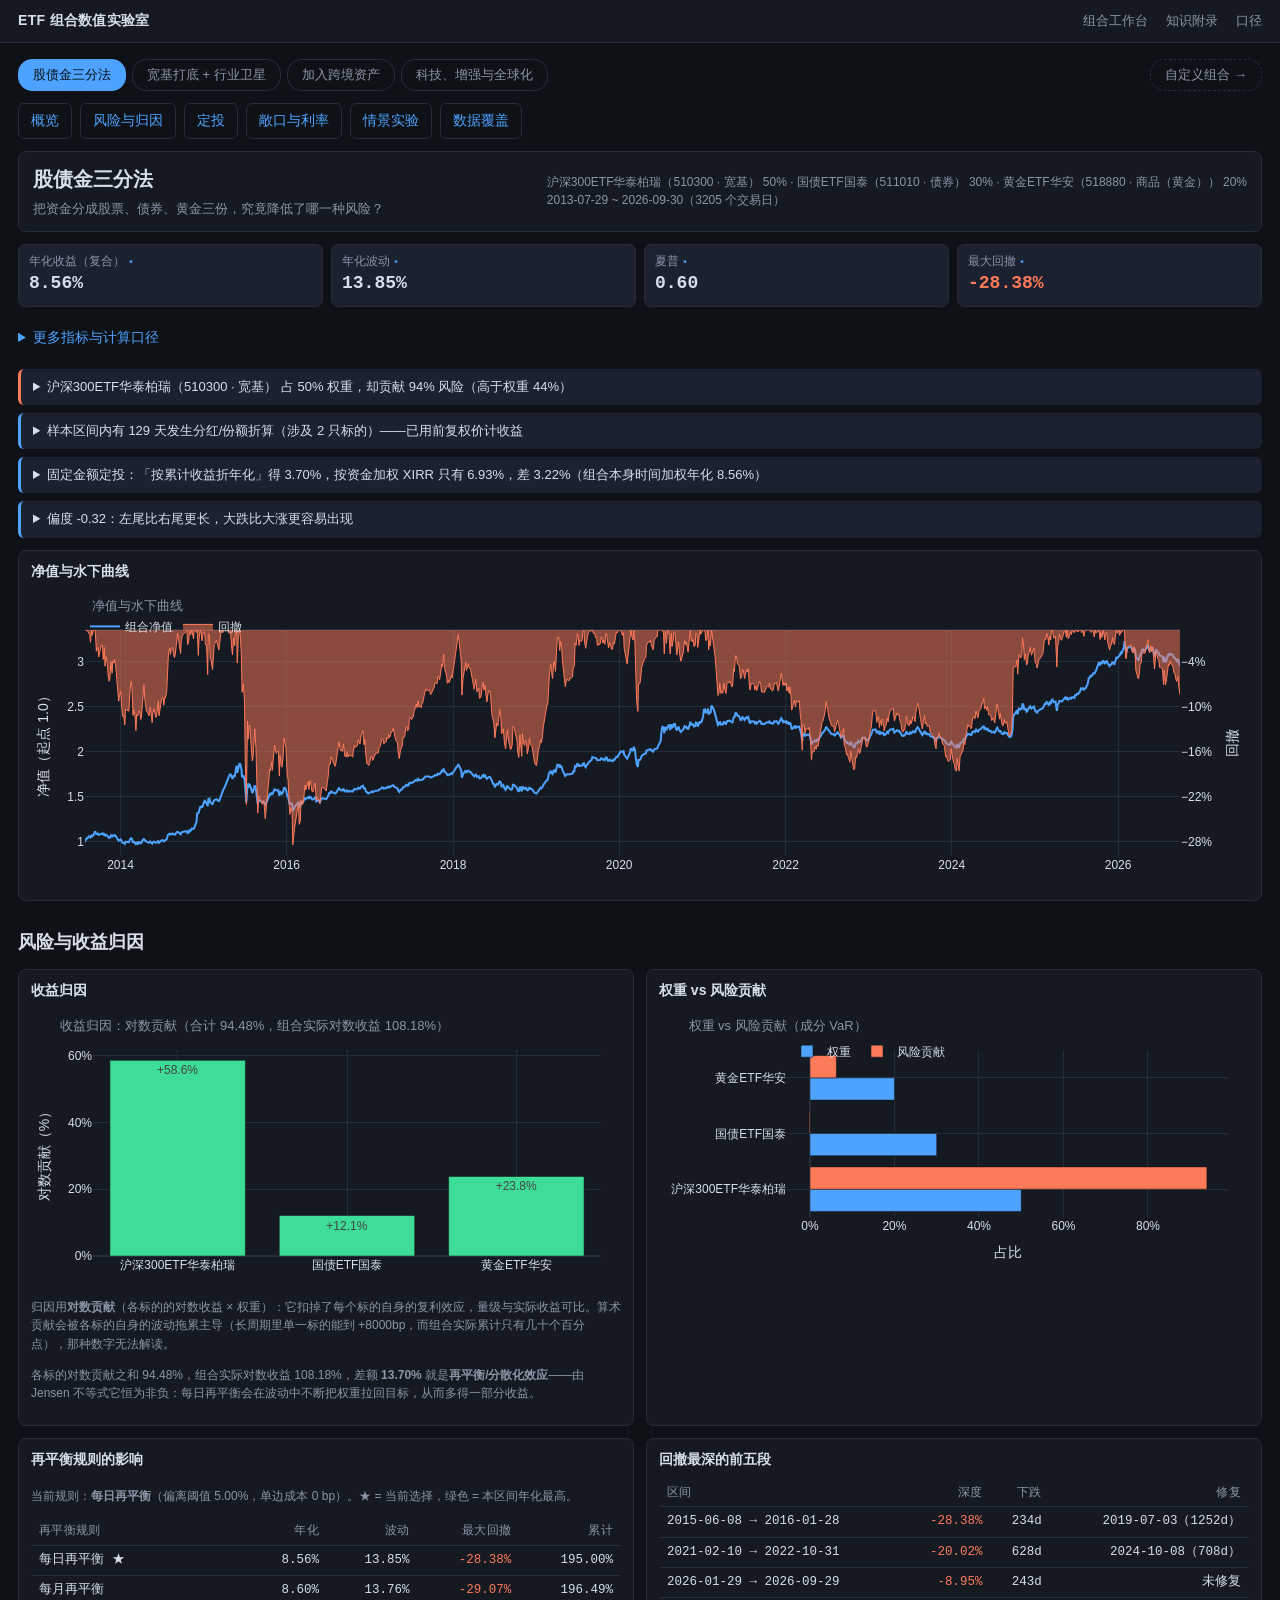
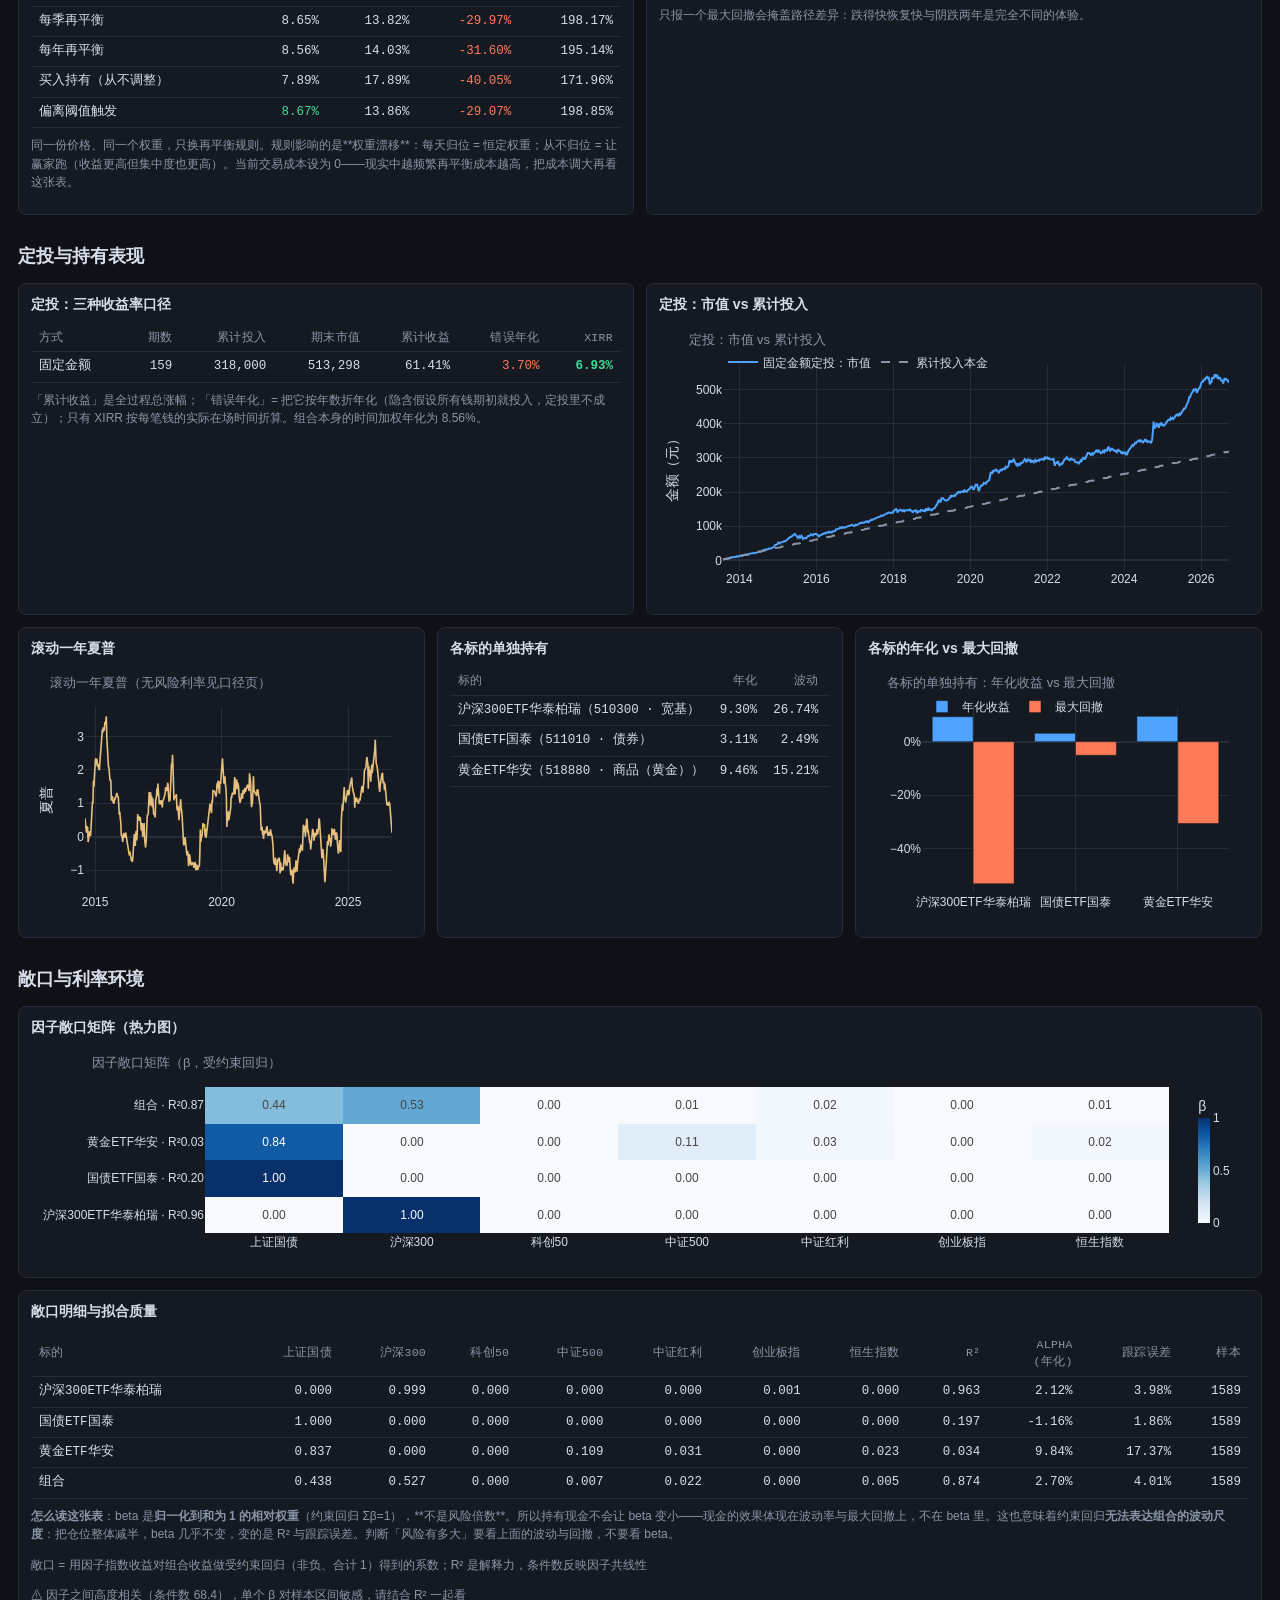
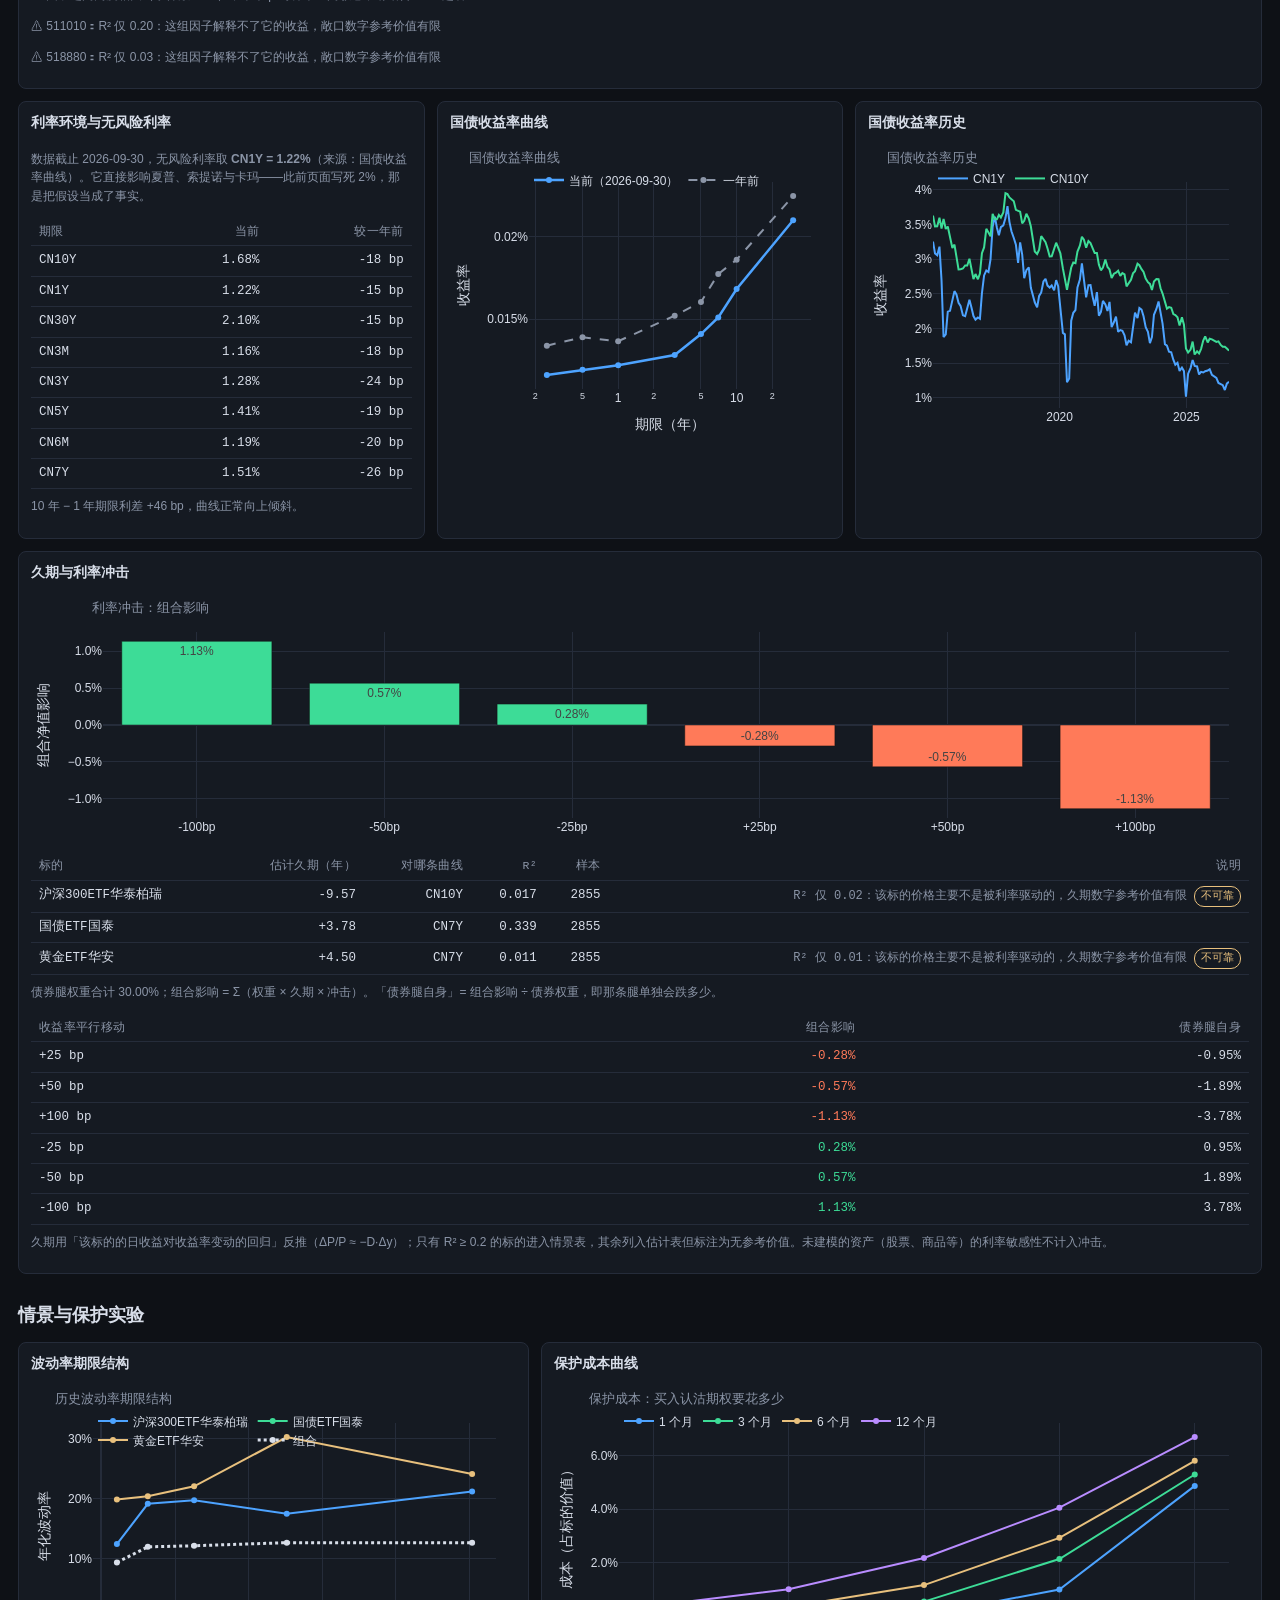
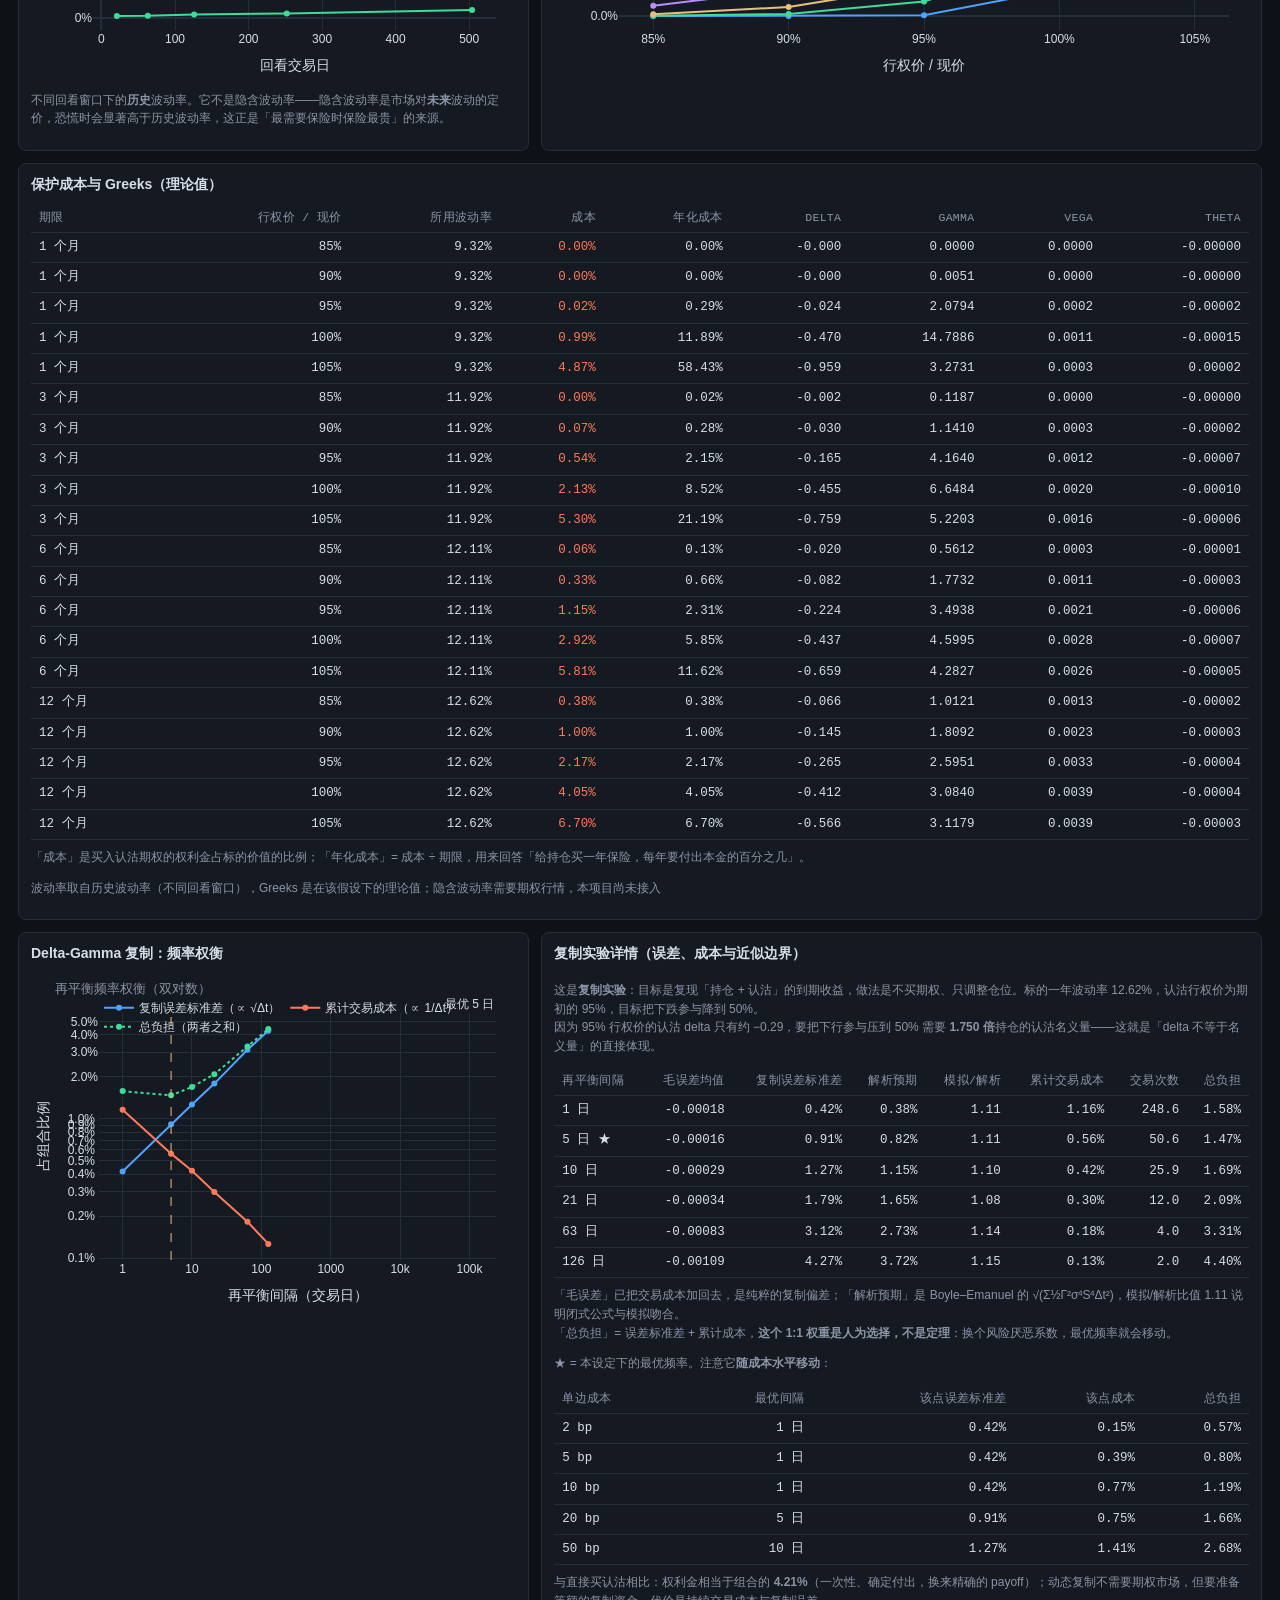
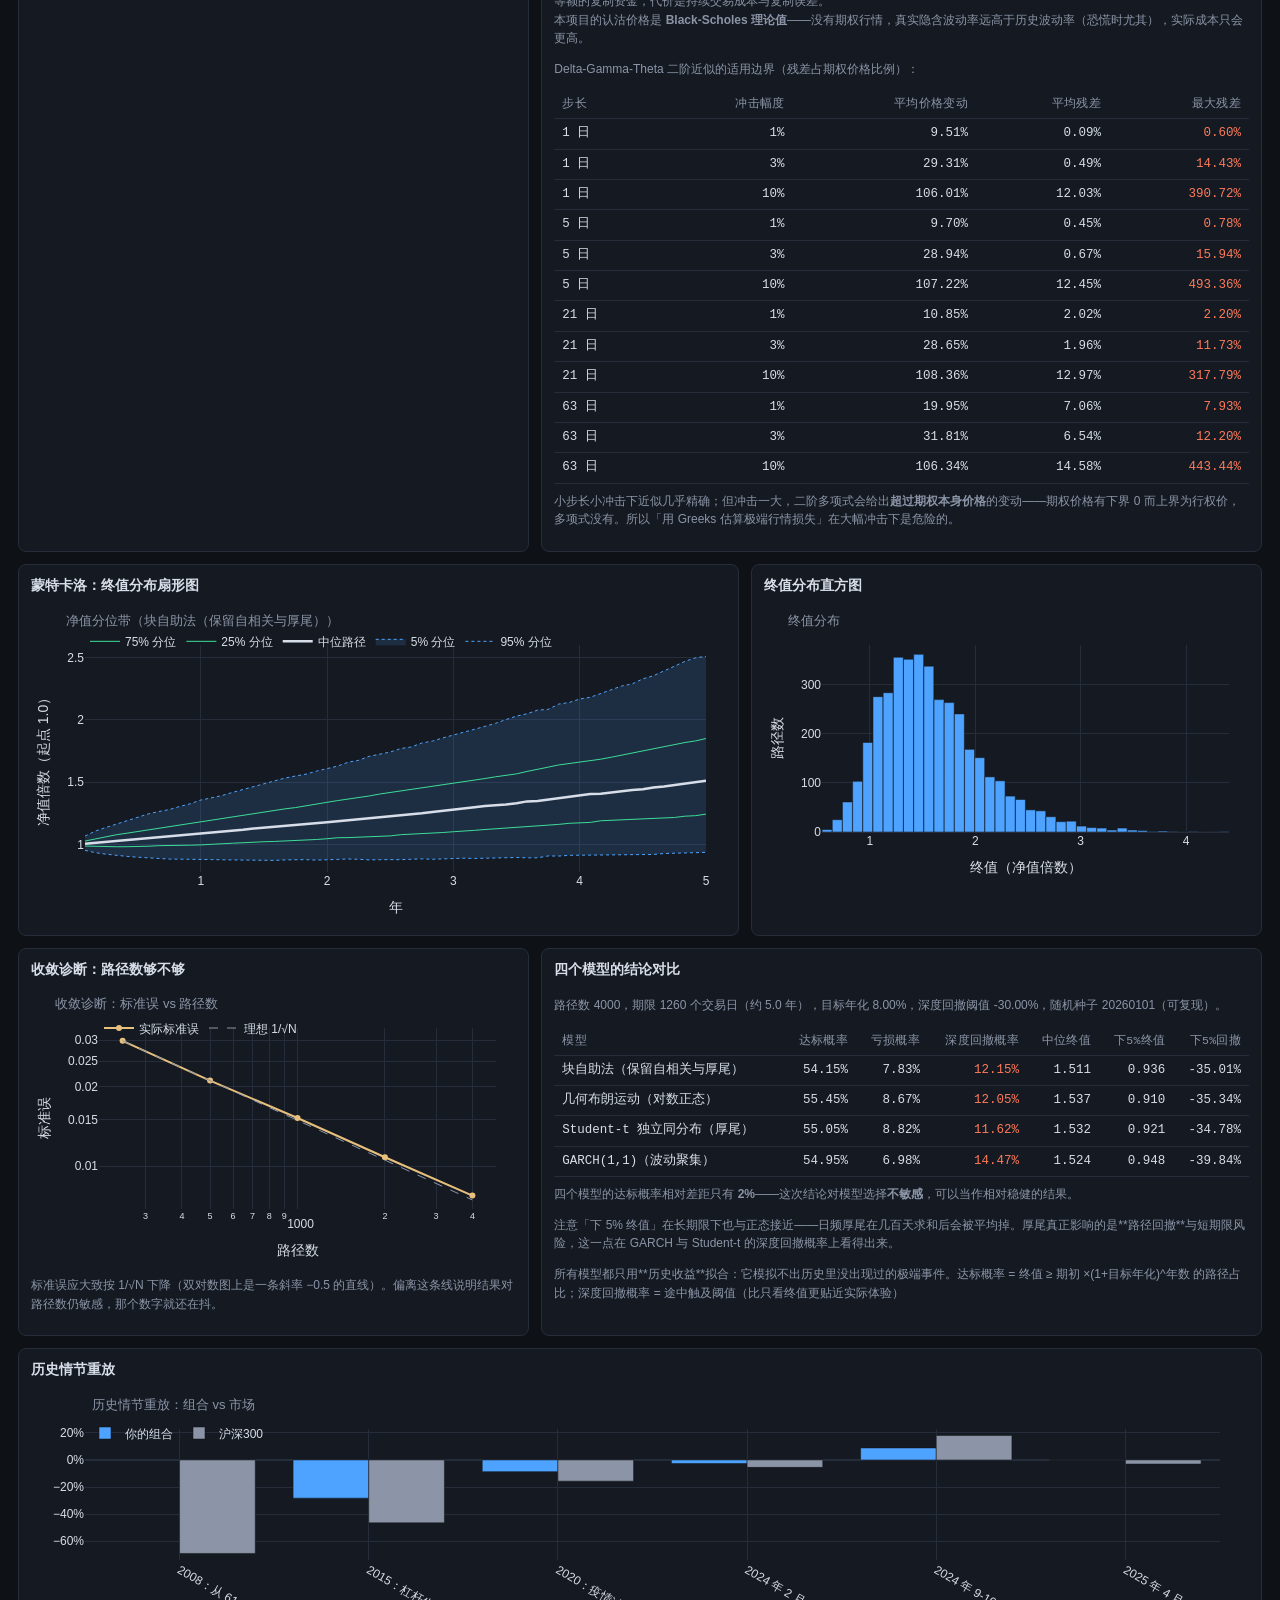
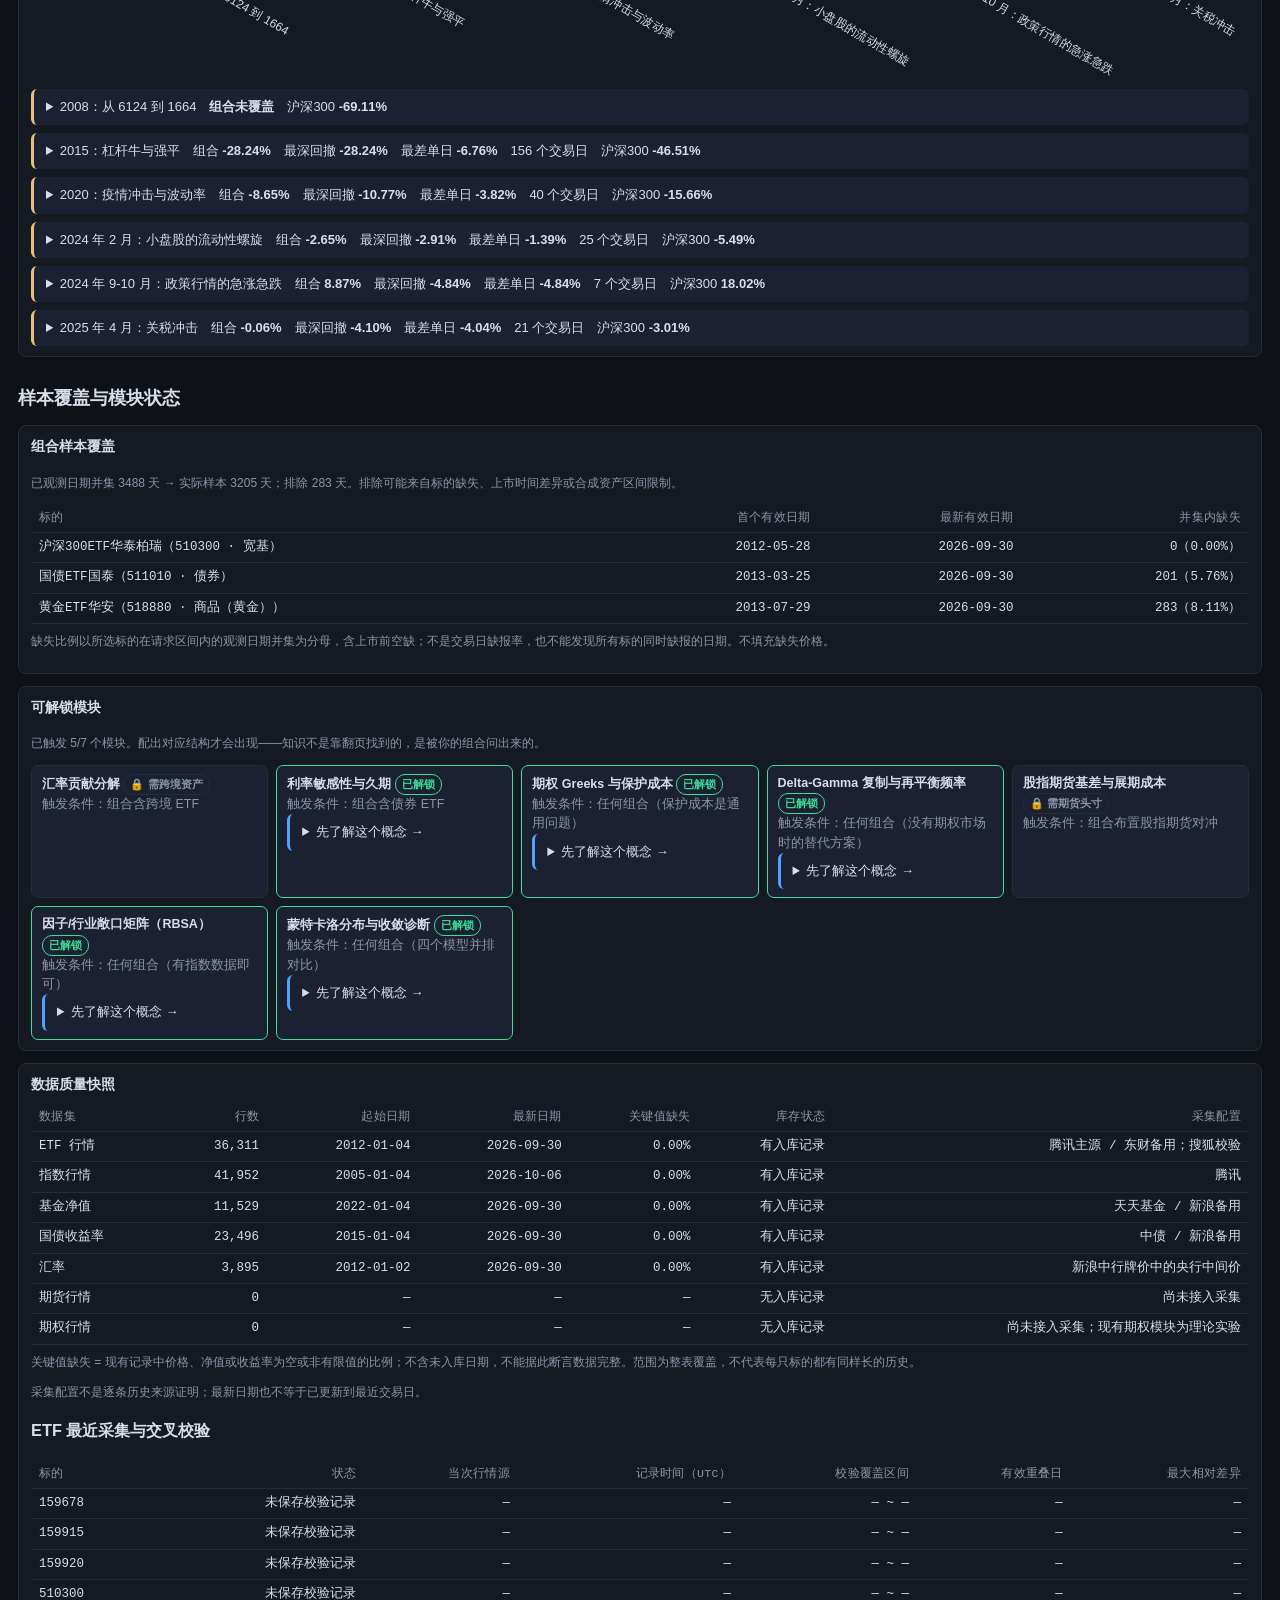
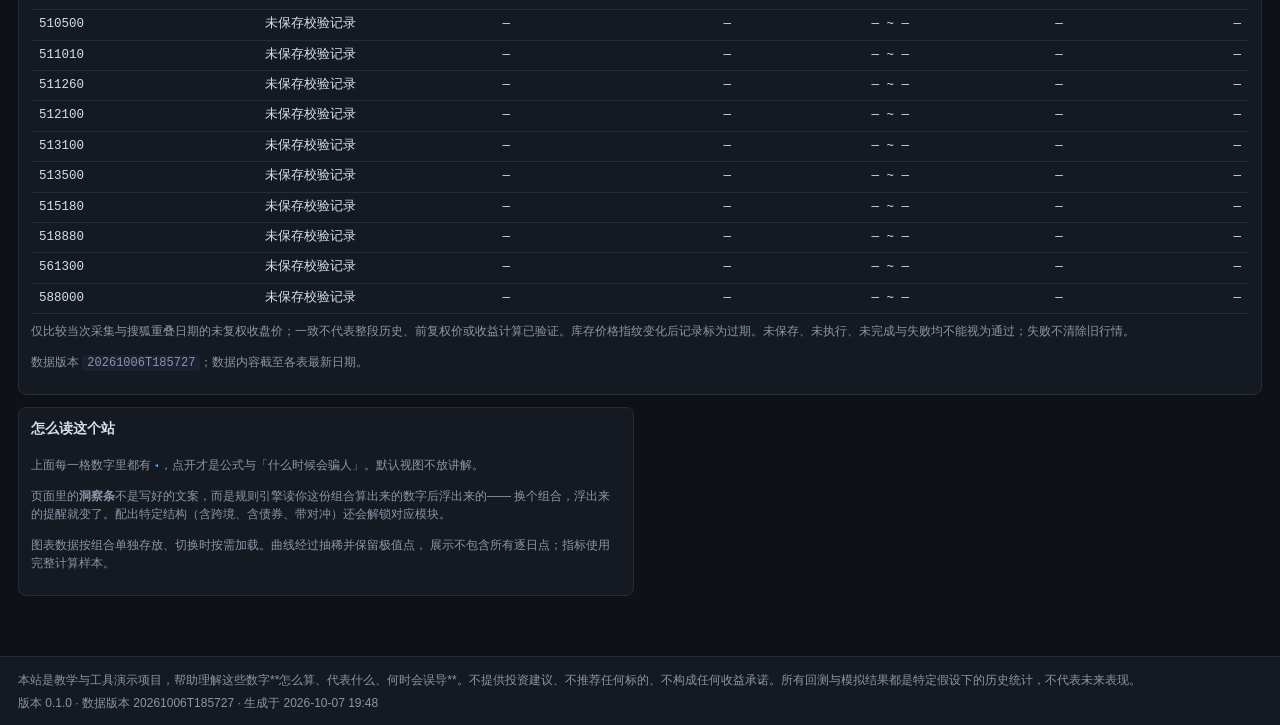
==== commit 229c83e7: "Persist fetch verification evidence and invalidate stale audit results" ====
--- a/docs/index.html
+++ b/docs/index.html
@@ -213,7 +213,7 @@
 </section></div>
 </div>
 <div class="grid" style="margin-top:12px">
-  <section class="panel span-12"><header><h2>数据质量快照</h2></header><div><table><thead><tr><th>数据集</th><th>行数</th><th>起始日期</th><th>最新日期</th><th>关键值缺失</th><th>库存状态</th><th>采集配置</th></tr></thead><tbody><tr><td>ETF 行情</td><td>36,311</td><td>2012-01-04</td><td>2026-09-30</td><td>0.00%</td><td>有入库记录</td><td>腾讯主源 / 东财备用；搜狐校验</td></tr><tr><td>指数行情</td><td>41,952</td><td>2005-01-04</td><td>2026-10-06</td><td>0.00%</td><td>有入库记录</td><td>腾讯主源 / 东财备用</td></tr><tr><td>基金净值</td><td>11,529</td><td>2022-01-04</td><td>2026-09-30</td><td>0.00%</td><td>有入库记录</td><td>天天基金 / 新浪备用</td></tr><tr><td>国债收益率</td><td>23,496</td><td>2015-01-04</td><td>2026-09-30</td><td>0.00%</td><td>有入库记录</td><td>中债 / 新浪备用</td></tr><tr><td>汇率</td><td>3,895</td><td>2012-01-02</td><td>2026-09-30</td><td>0.00%</td><td>有入库记录</td><td>新浪中行牌价中的央行中间价</td></tr><tr><td>期货行情</td><td>0</td><td>—</td><td>—</td><td>—</td><td>无入库记录</td><td>尚未接入采集</td></tr><tr><td>期权行情</td><td>0</td><td>—</td><td>—</td><td>—</td><td>无入库记录</td><td>尚未接入采集；现有期权模块为理论实验</td></tr></tbody></table><p class="note">关键值缺失 = 现有记录中价格、净值或收益率为空或非有限值的比例；不含未入库日期，不能据此断言数据完整。范围为整表覆盖，不代表每只标的都有同样长的历史。</p><p class="note">交叉校验状态：未保存可关联到当前快照的逐标的校验记录，无法确认本快照已通过。采集配置不是逐条历史来源证明；最新日期也不等于已更新到最近交易日。</p><p class='note'>数据版本 <code>20261006T185727</code>；数据内容截至各表最新日期。</p></div></section>
+  <section class="panel span-12"><header><h2>数据质量快照</h2></header><div><table><thead><tr><th>数据集</th><th>行数</th><th>起始日期</th><th>最新日期</th><th>关键值缺失</th><th>库存状态</th><th>采集配置</th></tr></thead><tbody><tr><td>ETF 行情</td><td>36,311</td><td>2012-01-04</td><td>2026-09-30</td><td>0.00%</td><td>有入库记录</td><td>腾讯主源 / 东财备用；搜狐校验</td></tr><tr><td>指数行情</td><td>41,952</td><td>2005-01-04</td><td>2026-10-06</td><td>0.00%</td><td>有入库记录</td><td>腾讯</td></tr><tr><td>基金净值</td><td>11,529</td><td>2022-01-04</td><td>2026-09-30</td><td>0.00%</td><td>有入库记录</td><td>天天基金 / 新浪备用</td></tr><tr><td>国债收益率</td><td>23,496</td><td>2015-01-04</td><td>2026-09-30</td><td>0.00%</td><td>有入库记录</td><td>中债 / 新浪备用</td></tr><tr><td>汇率</td><td>3,895</td><td>2012-01-02</td><td>2026-09-30</td><td>0.00%</td><td>有入库记录</td><td>新浪中行牌价中的央行中间价</td></tr><tr><td>期货行情</td><td>0</td><td>—</td><td>—</td><td>—</td><td>无入库记录</td><td>尚未接入采集</td></tr><tr><td>期权行情</td><td>0</td><td>—</td><td>—</td><td>—</td><td>无入库记录</td><td>尚未接入采集；现有期权模块为理论实验</td></tr></tbody></table><p class="note">关键值缺失 = 现有记录中价格、净值或收益率为空或非有限值的比例；不含未入库日期，不能据此断言数据完整。范围为整表覆盖，不代表每只标的都有同样长的历史。</p><p class="note">采集配置不是逐条历史来源证明；最新日期也不等于已更新到最近交易日。</p><h3>ETF 最近采集与交叉校验</h3><table><thead><tr><th>标的</th><th>状态</th><th>当次行情源</th><th>记录时间（UTC）</th><th>校验覆盖区间</th><th>有效重叠日</th><th>最大相对差异</th></tr></thead><tbody><tr><td>159678</td><td>未保存校验记录</td><td>—</td><td>—</td><td>— ~ —</td><td>—</td><td>—</td></tr><tr><td>159915</td><td>未保存校验记录</td><td>—</td><td>—</td><td>— ~ —</td><td>—</td><td>—</td></tr><tr><td>159920</td><td>未保存校验记录</td><td>—</td><td>—</td><td>— ~ —</td><td>—</td><td>—</td></tr><tr><td>510300</td><td>未保存校验记录</td><td>—</td><td>—</td><td>— ~ —</td><td>—</td><td>—</td></tr><tr><td>510500</td><td>未保存校验记录</td><td>—</td><td>—</td><td>— ~ —</td><td>—</td><td>—</td></tr><tr><td>511010</td><td>未保存校验记录</td><td>—</td><td>—</td><td>— ~ —</td><td>—</td><td>—</td></tr><tr><td>511260</td><td>未保存校验记录</td><td>—</td><td>—</td><td>— ~ —</td><td>—</td><td>—</td></tr><tr><td>512100</td><td>未保存校验记录</td><td>—</td><td>—</td><td>— ~ —</td><td>—</td><td>—</td></tr><tr><td>513100</td><td>未保存校验记录</td><td>—</td><td>—</td><td>— ~ —</td><td>—</td><td>—</td></tr><tr><td>513500</td><td>未保存校验记录</td><td>—</td><td>—</td><td>— ~ —</td><td>—</td><td>—</td></tr><tr><td>515180</td><td>未保存校验记录</td><td>—</td><td>—</td><td>— ~ —</td><td>—</td><td>—</td></tr><tr><td>518880</td><td>未保存校验记录</td><td>—</td><td>—</td><td>— ~ —</td><td>—</td><td>—</td></tr><tr><td>561300</td><td>未保存校验记录</td><td>—</td><td>—</td><td>— ~ —</td><td>—</td><td>—</td></tr><tr><td>588000</td><td>未保存校验记录</td><td>—</td><td>—</td><td>— ~ —</td><td>—</td><td>—</td></tr></tbody></table><p class="note">仅比较当次采集与搜狐重叠日期的未复权收盘价；一致不代表整段历史、前复权价或收益计算已验证。库存价格指纹变化后记录标为过期。未保存、未执行、未完成与失败均不能视为通过；失败不清除旧行情。</p><p class='note'>数据版本 <code>20261006T185727</code>；数据内容截至各表最新日期。</p></div></section>
   <section class="panel span-6"><header><h2>怎么读这个站</h2></header><div><p class="note">上面每一格数字里都有 <span class="hintmark">◂</span>，点开才是公式与「什么时候会骗人」。默认视图不放讲解。</p>
   <p class="note">页面里的<b>洞察条</b>不是写好的文案，而是规则引擎读你这份组合算出来的数字后浮出来的——
   换个组合，浮出来的提醒就变了。配出特定结构（含跨境、含债券、带对冲）还会解锁对应模块。</p>
@@ -226,7 +226,7 @@
 </main>
 <footer>
   <p class="disclaimer">本站是教学与工具演示项目，帮助理解这些数字**怎么算、代表什么、何时会误导**。不提供投资建议、不推荐任何标的、不构成任何收益承诺。所有回测与模拟结果都是特定假设下的历史统计，不代表未来表现。</p>
-  <p class="meta">版本 0.1.0 · 数据版本 20261006T185727 · 生成于 2026-10-07 19:41</p>
+  <p class="meta">版本 0.1.0 · 数据版本 20261006T185727 · 生成于 2026-10-07 19:48</p>
 </footer>
 </body>
 </html>
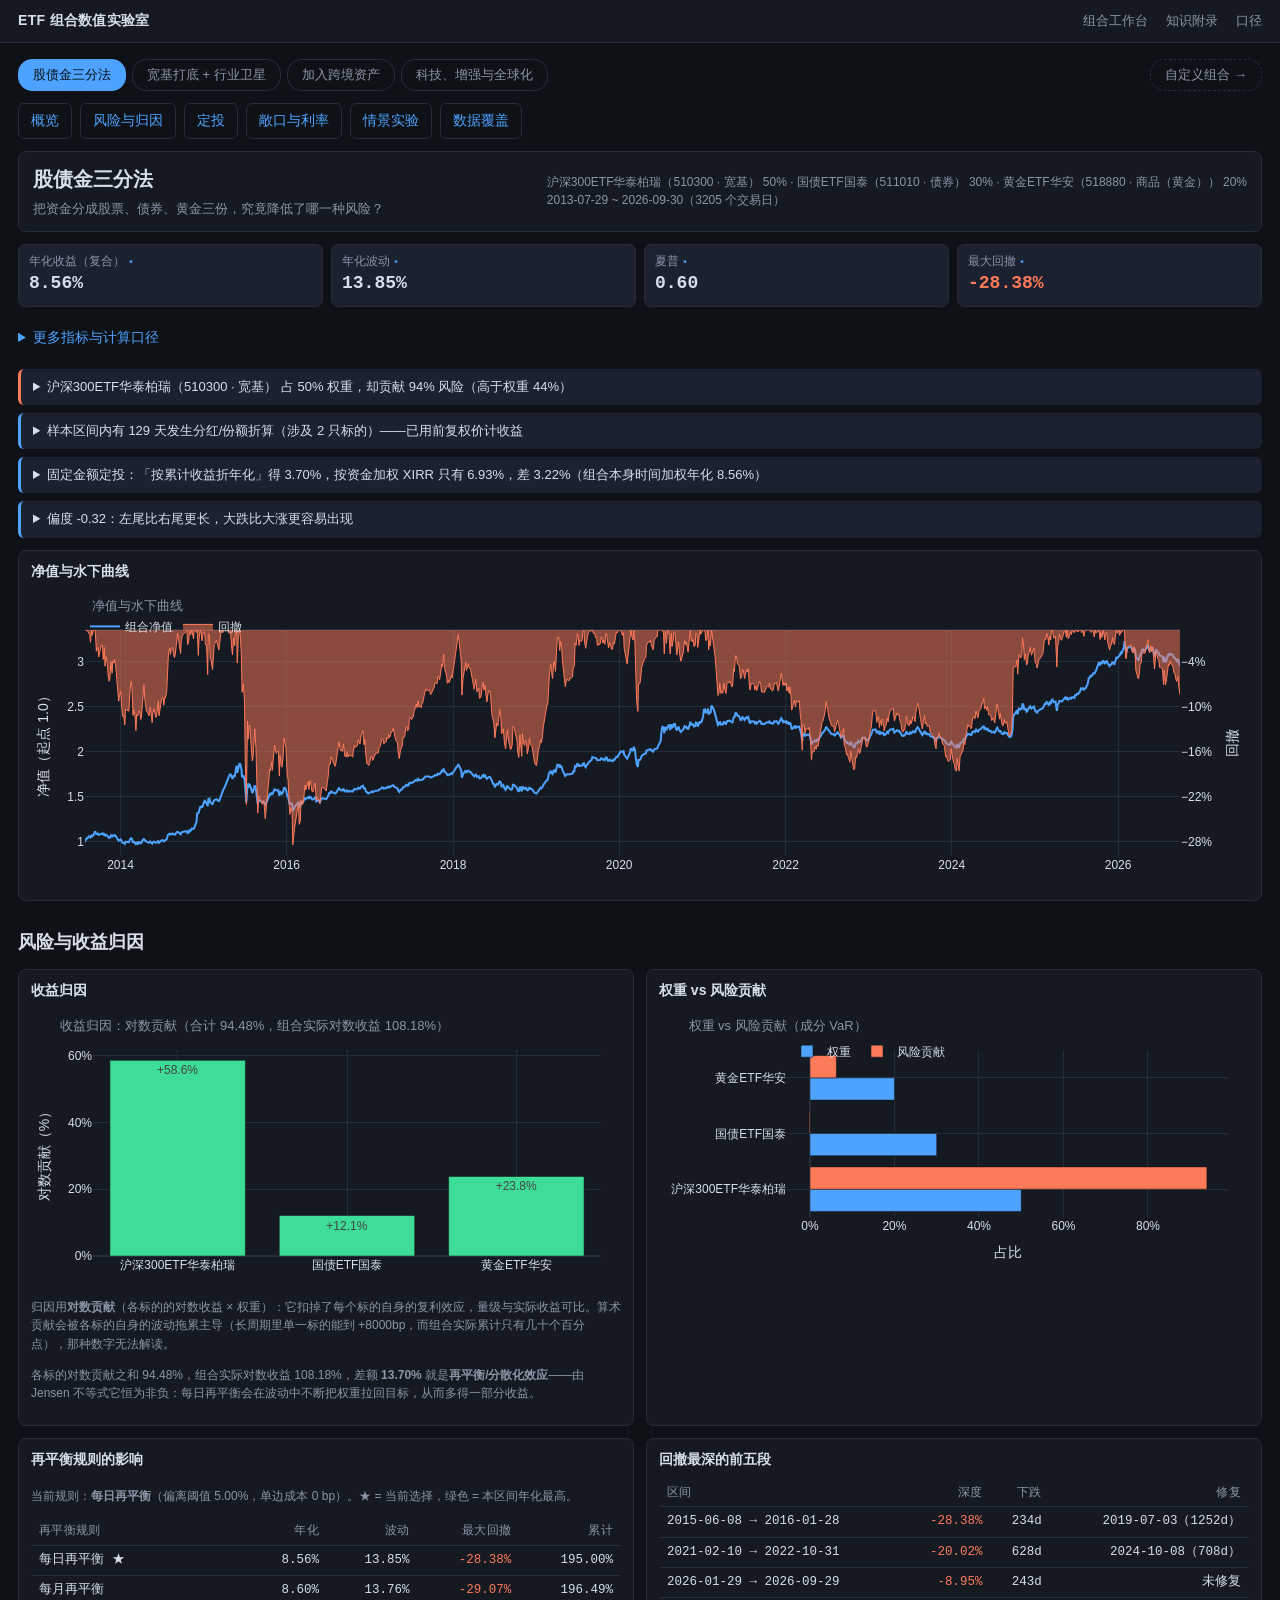
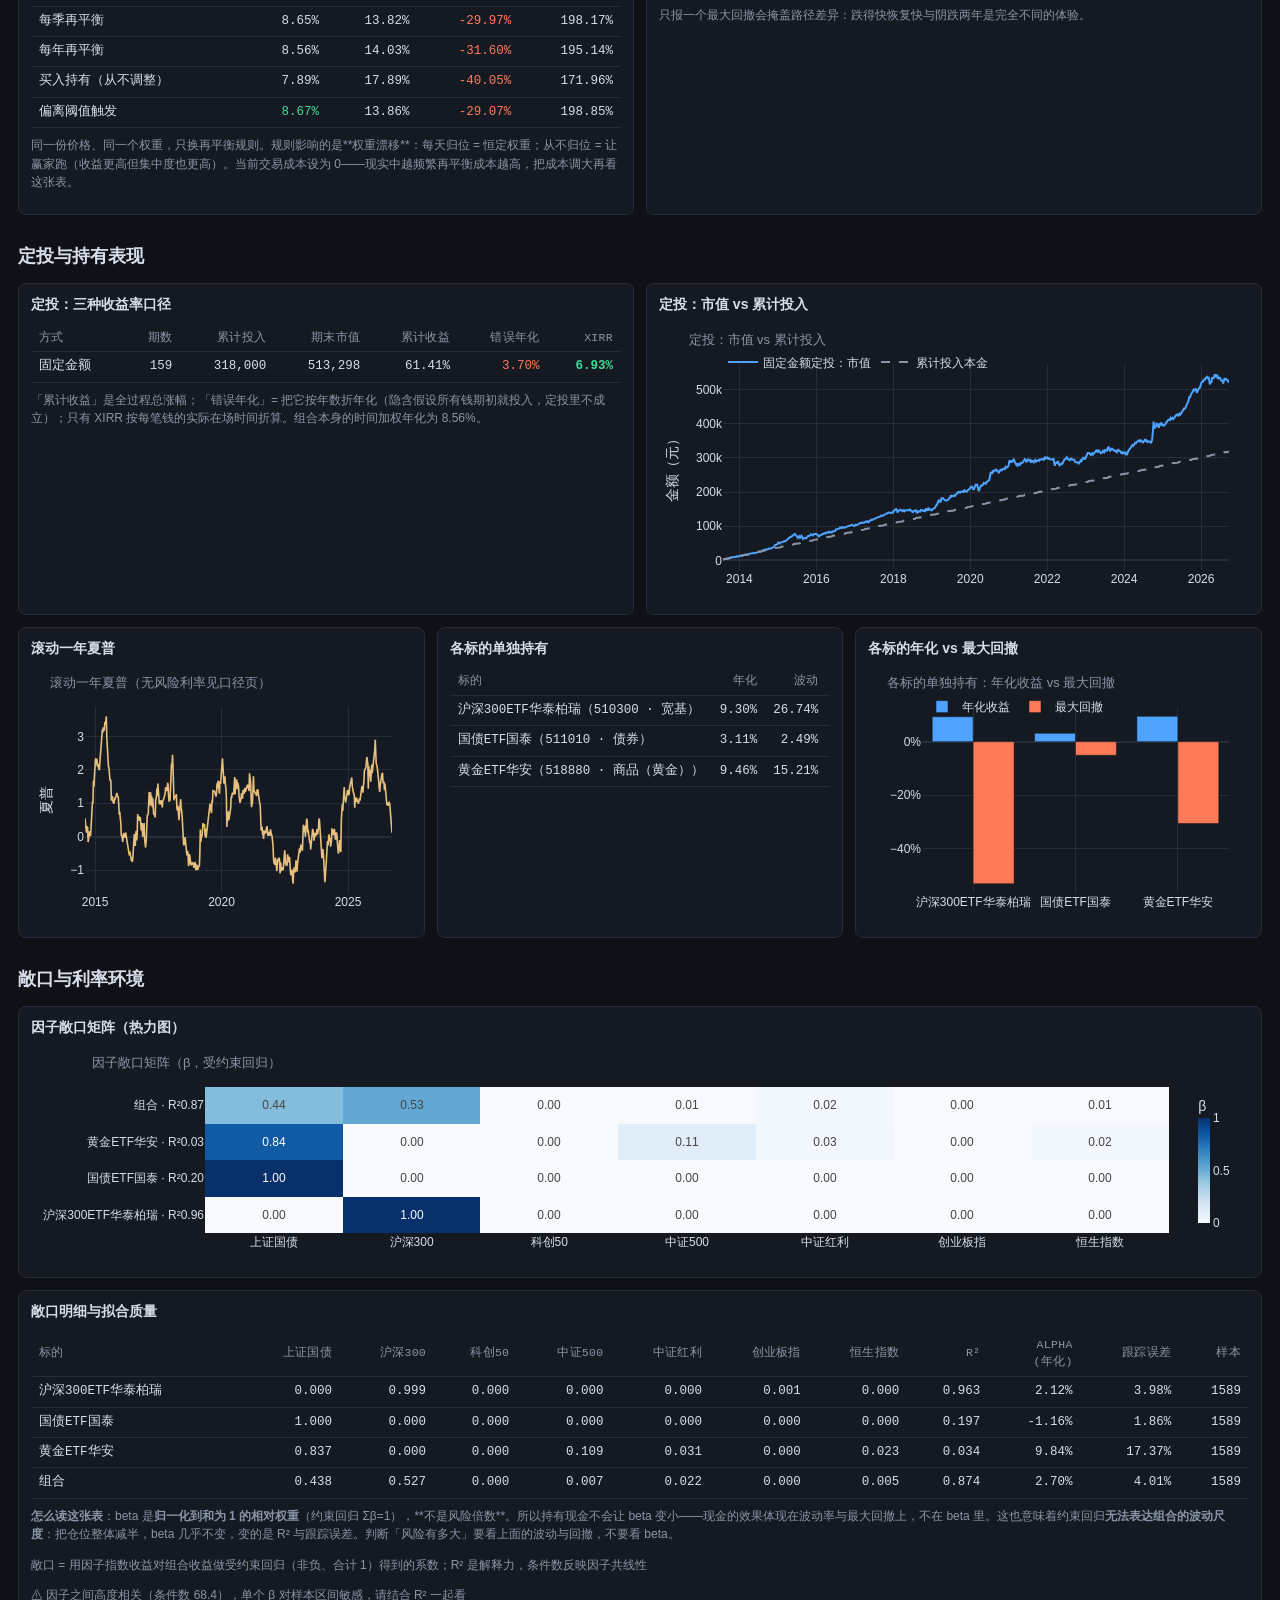
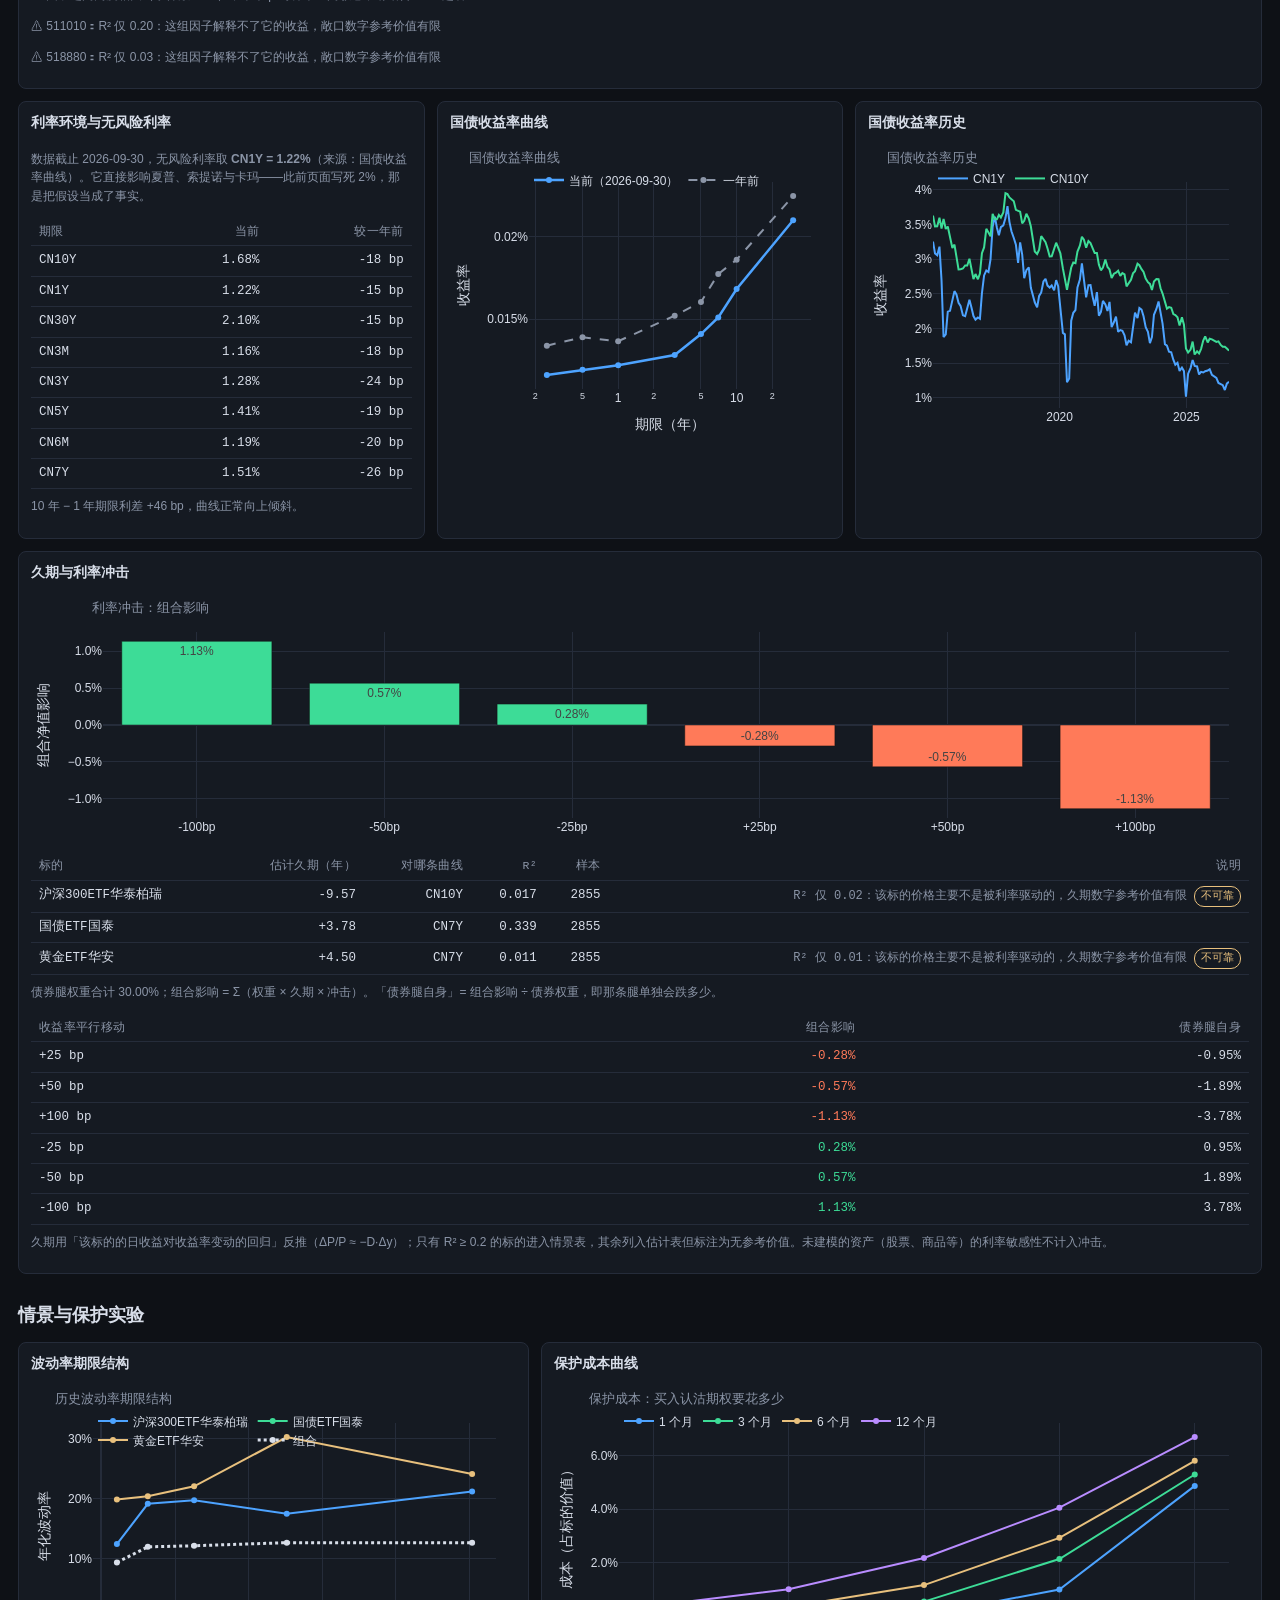
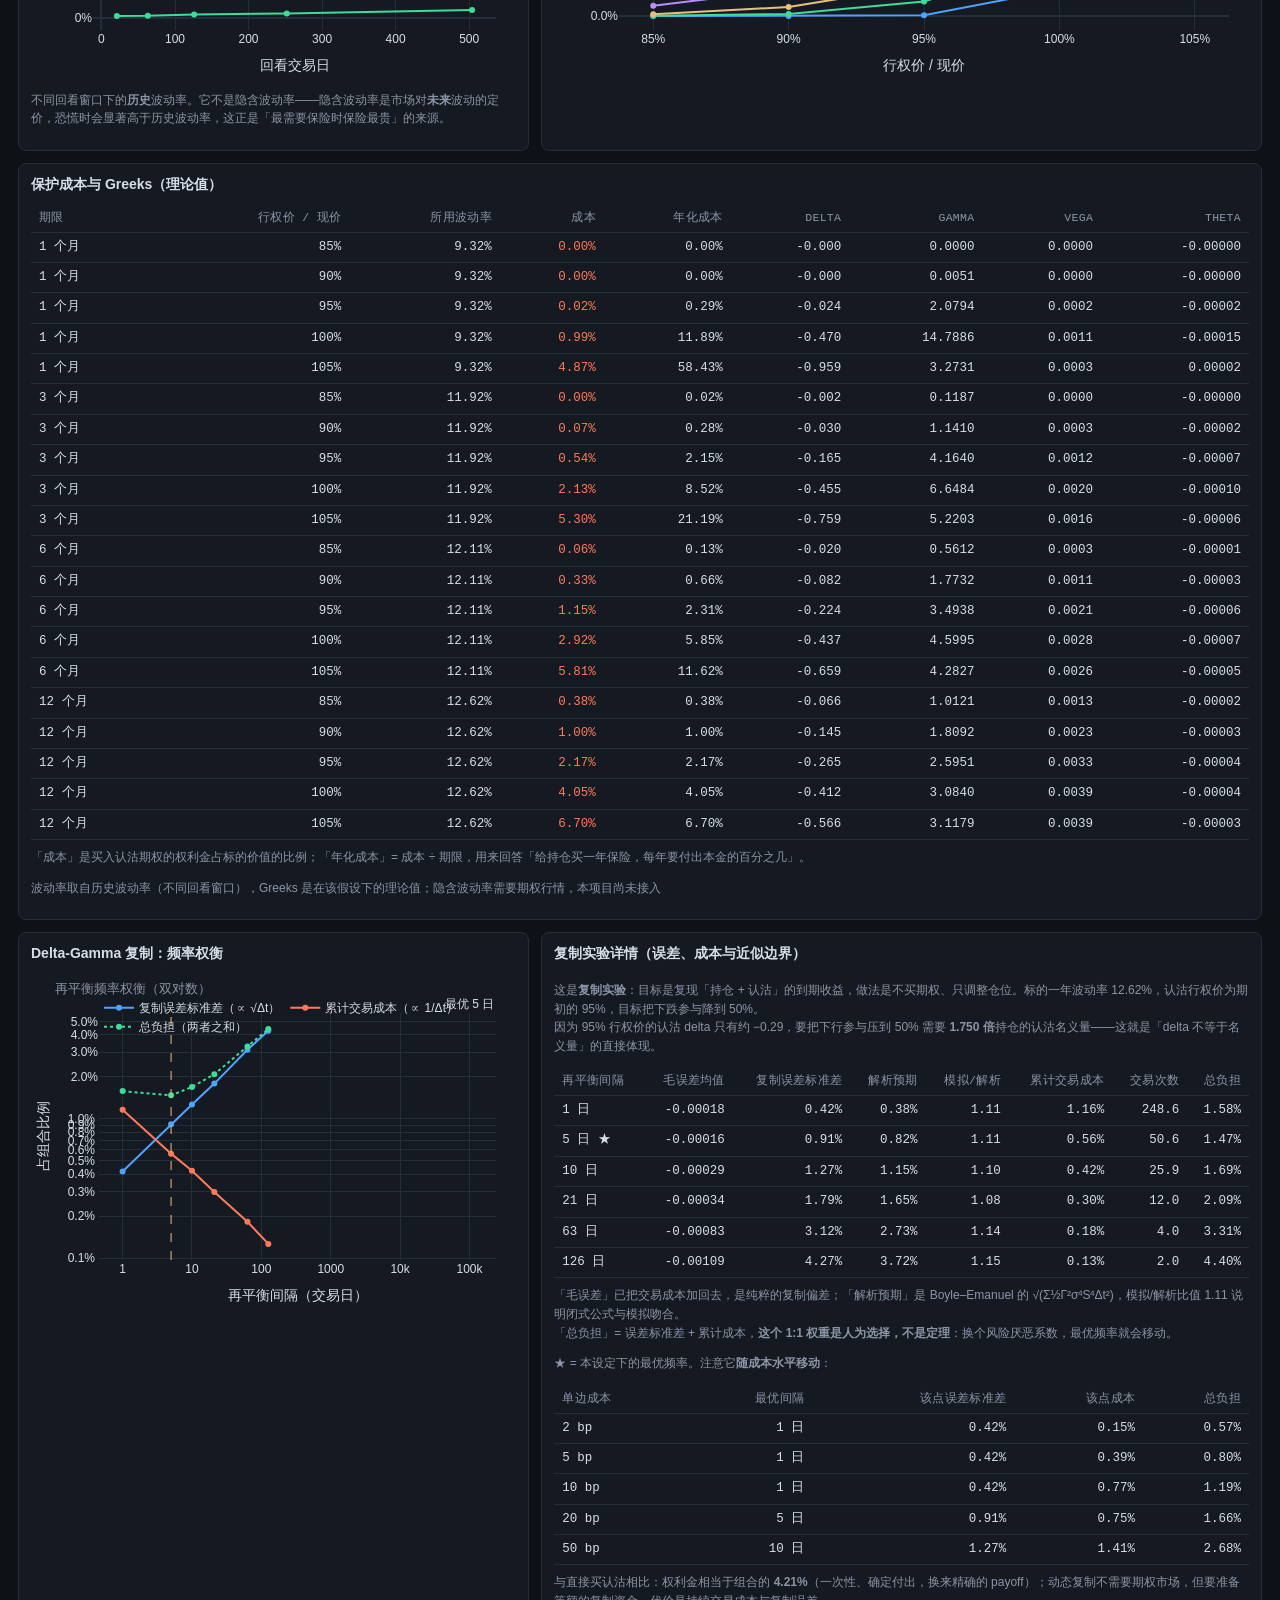
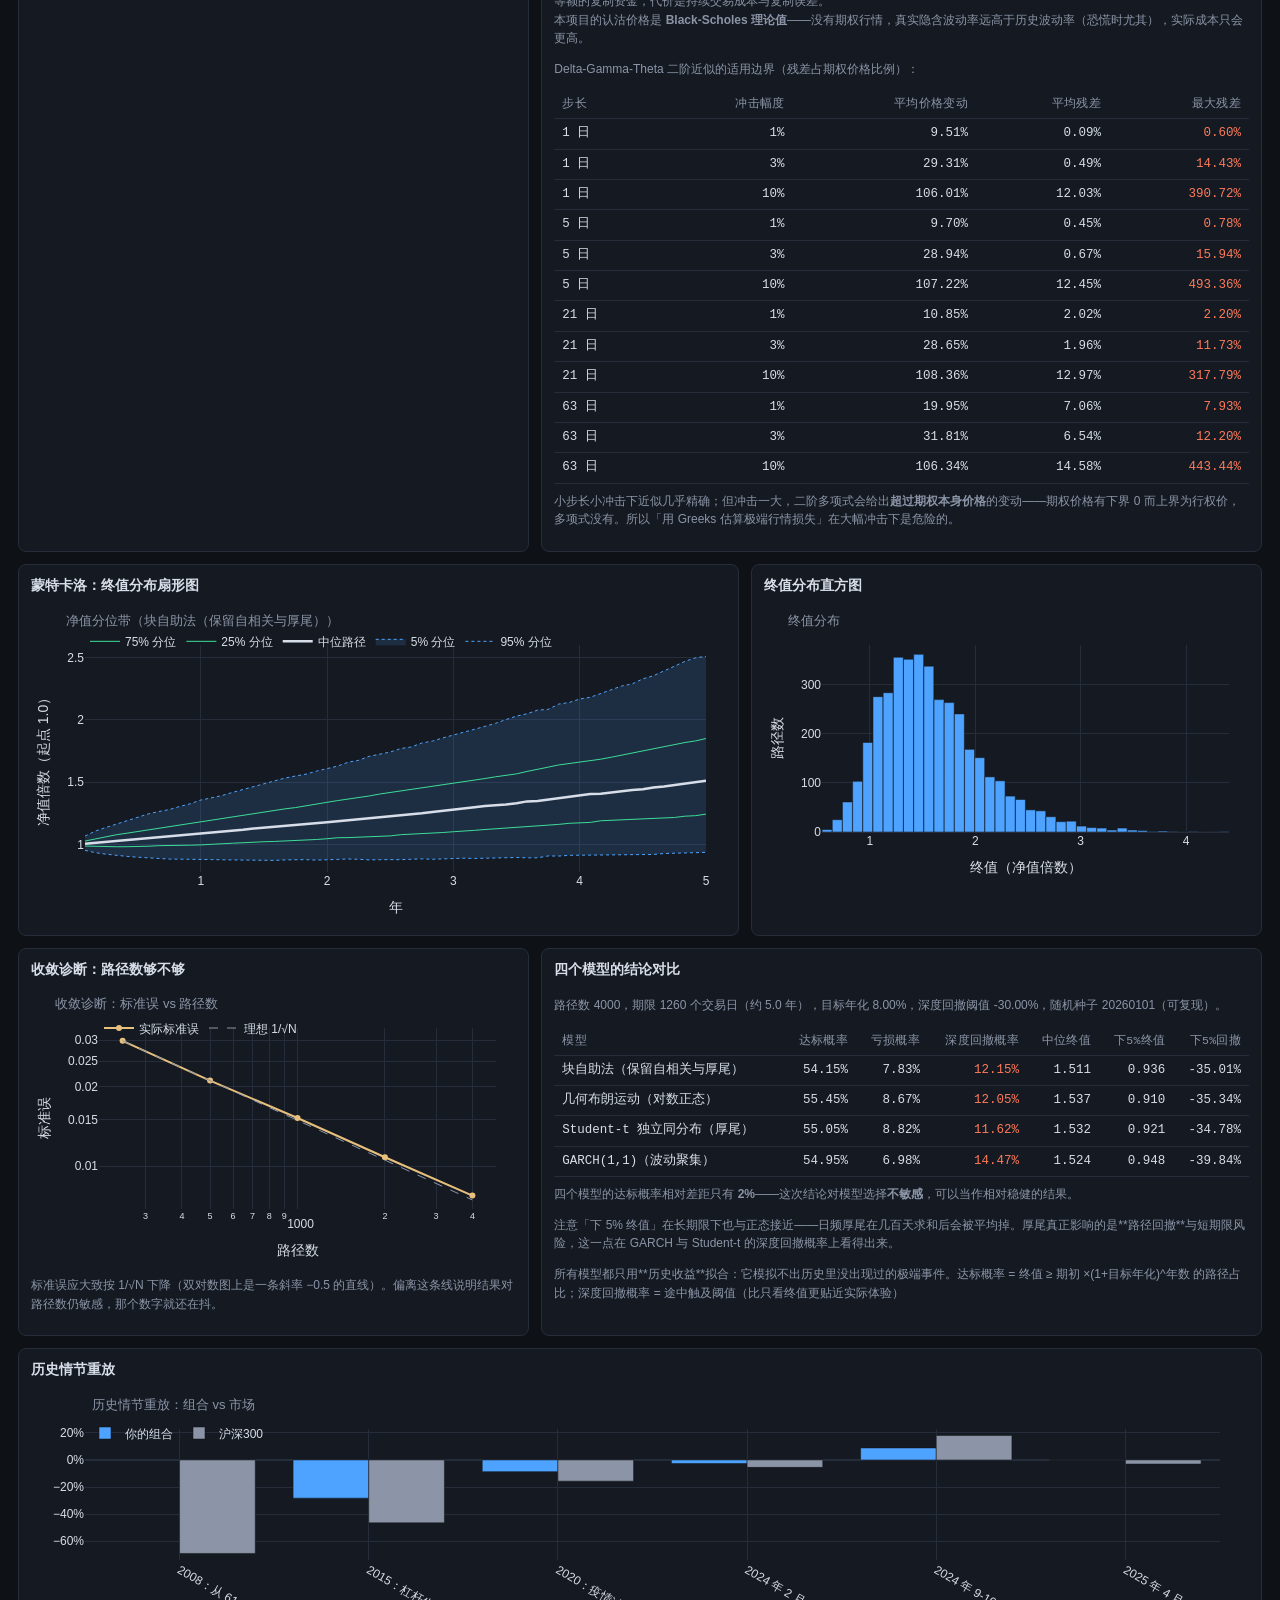
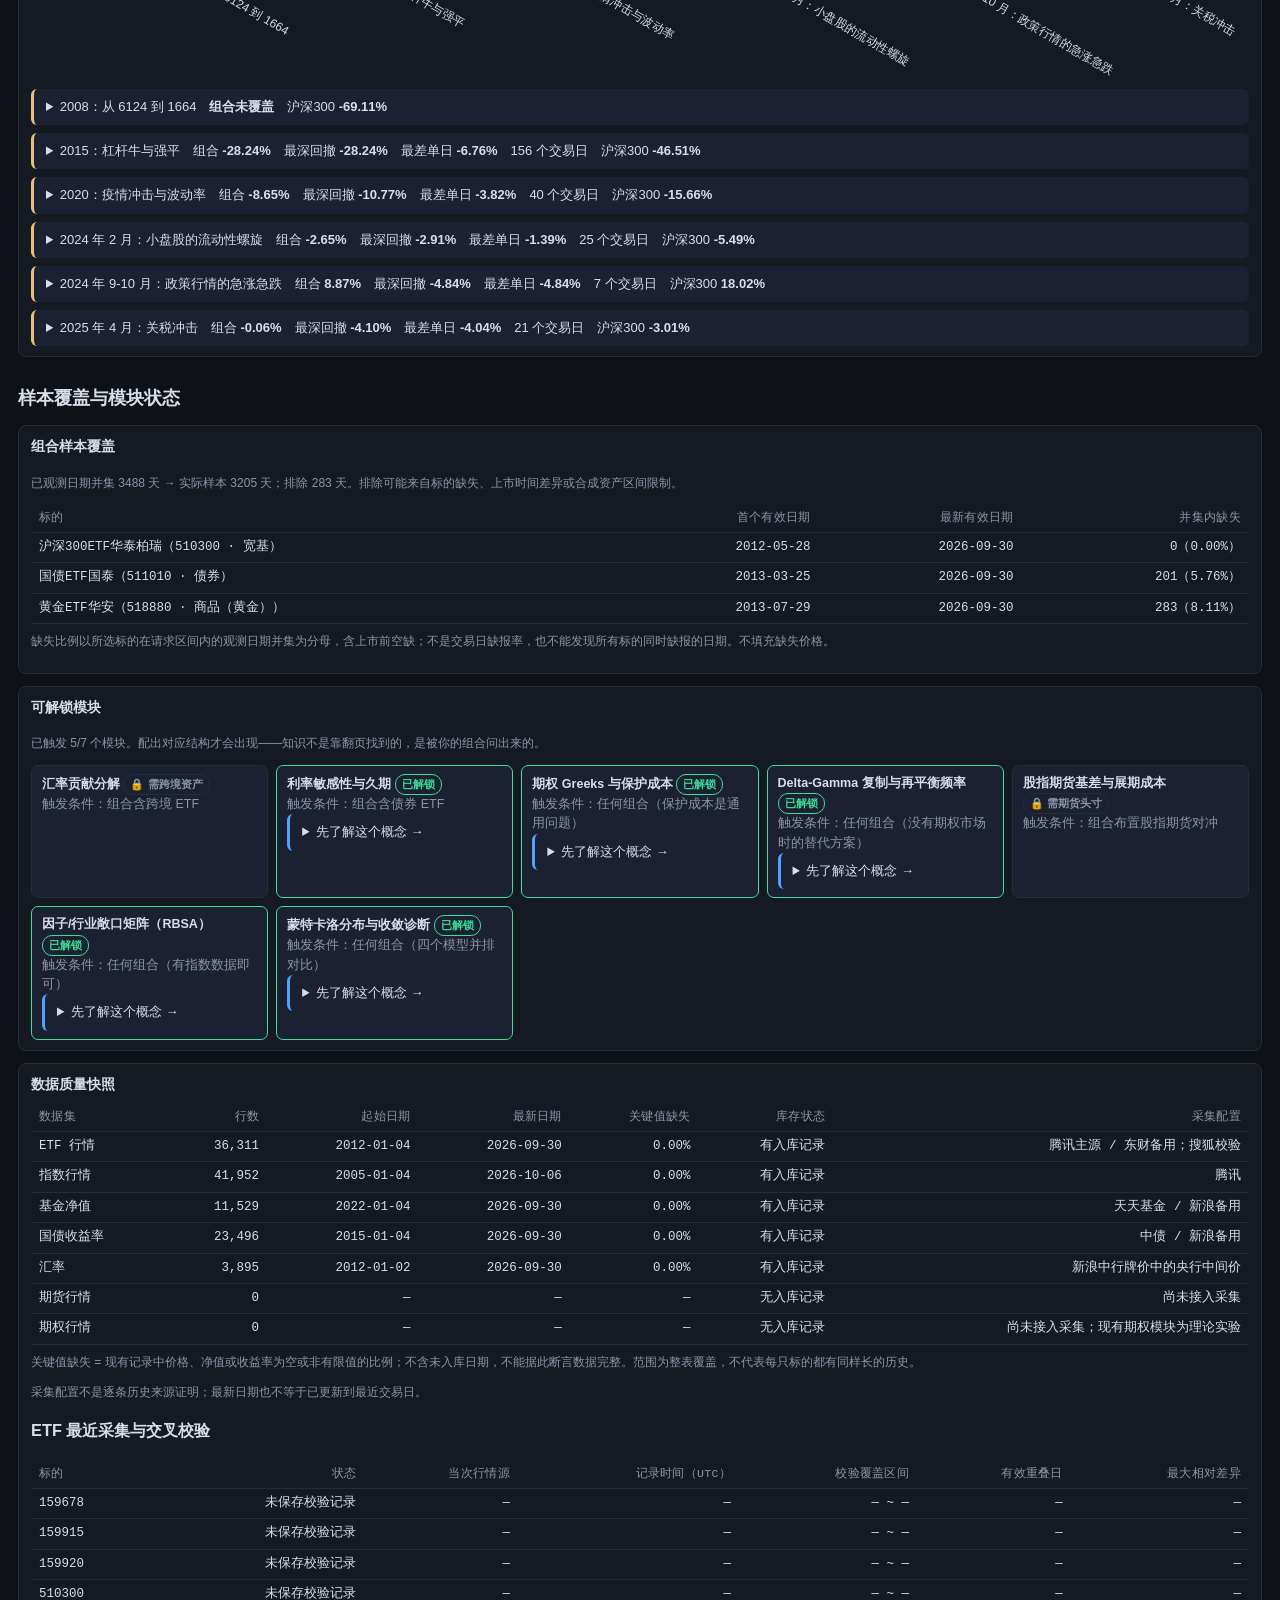
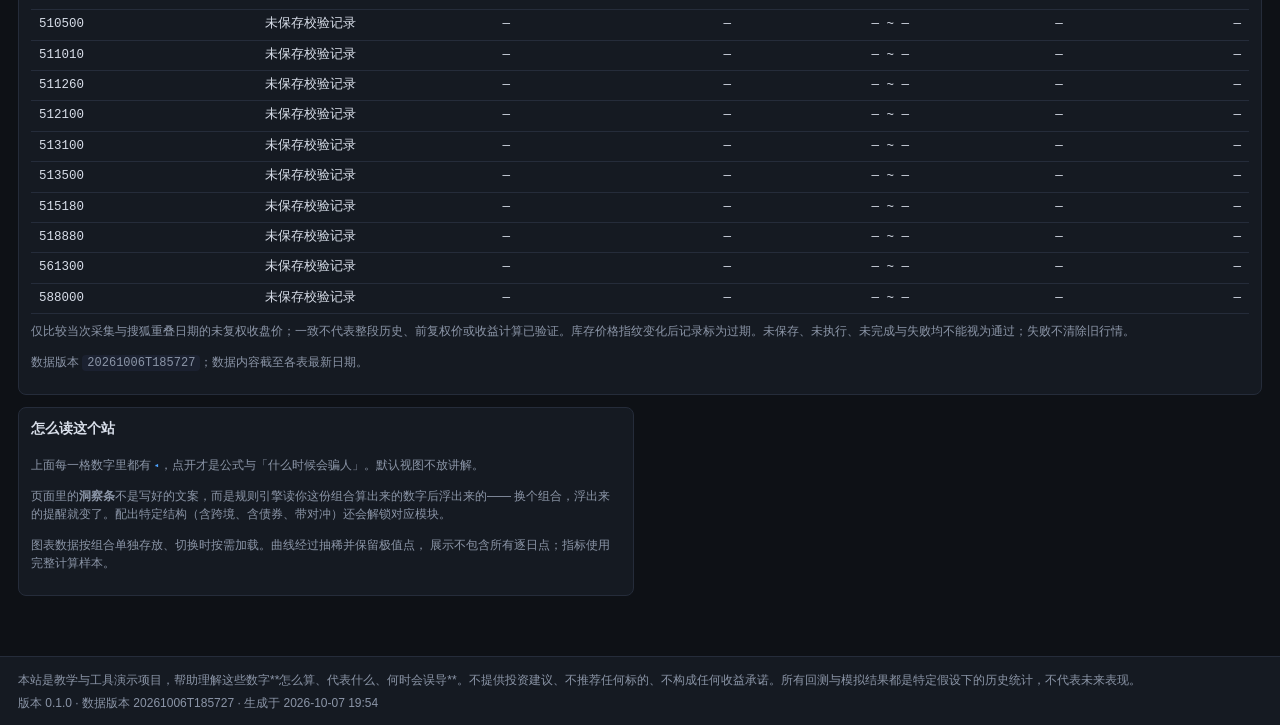
==== commit ac4f91bf: "Stage and validate report builds before publishing with rollback" ====
--- a/docs/index.html
+++ b/docs/index.html
@@ -226,7 +226,7 @@
 </main>
 <footer>
   <p class="disclaimer">本站是教学与工具演示项目，帮助理解这些数字**怎么算、代表什么、何时会误导**。不提供投资建议、不推荐任何标的、不构成任何收益承诺。所有回测与模拟结果都是特定假设下的历史统计，不代表未来表现。</p>
-  <p class="meta">版本 0.1.0 · 数据版本 20261006T185727 · 生成于 2026-10-07 19:48</p>
+  <p class="meta">版本 0.1.0 · 数据版本 20261006T185727 · 生成于 2026-10-07 19:54</p>
 </footer>
 </body>
 </html>
